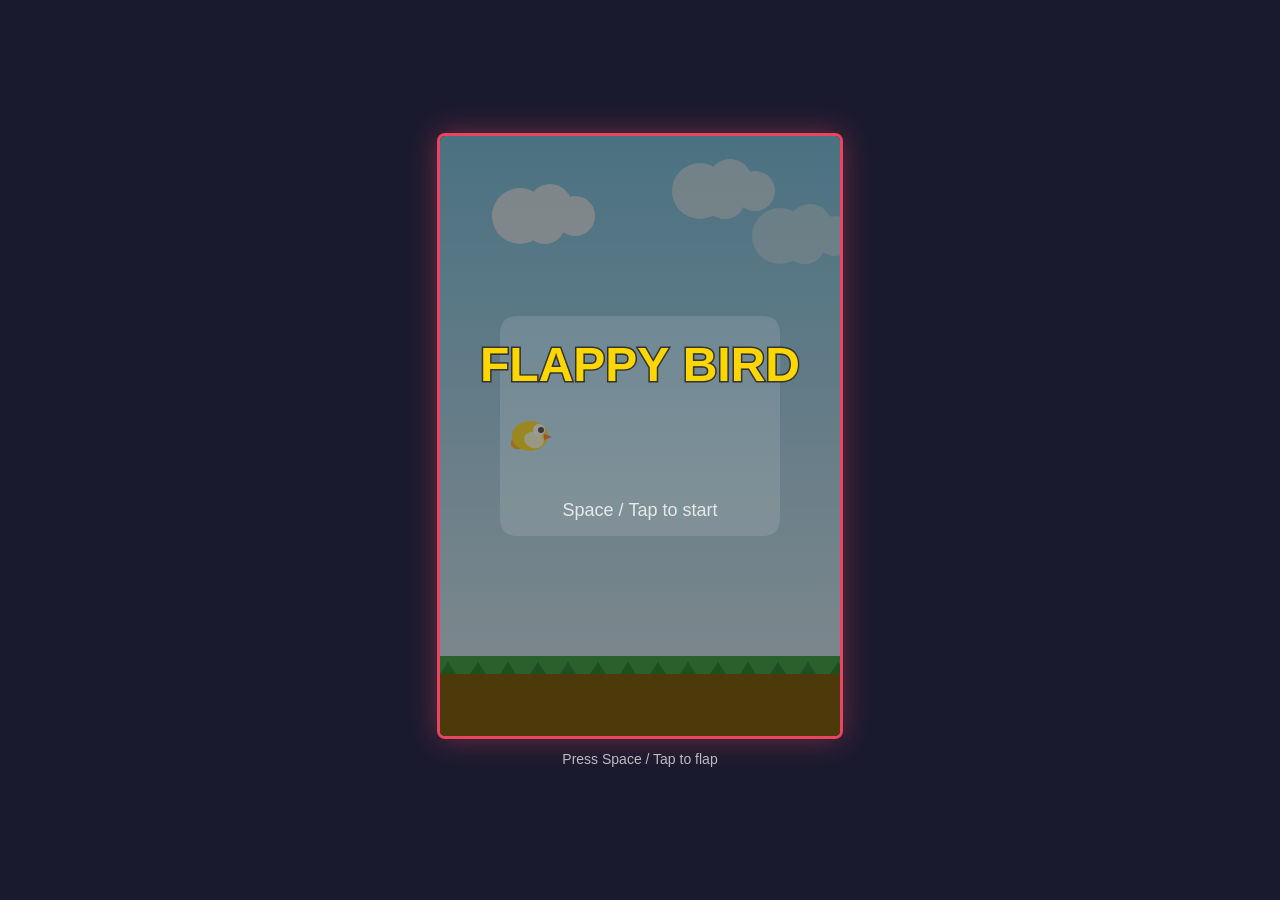
==== index.html @ a153d3e6 "Add Flappy Bird game HTML5 Canvas Flappy Bird with physics, scrolling pipes, score tracking, high sc" ====
<!DOCTYPE html>
<html lang="en">
<head>
  <meta charset="UTF-8" />
  <meta name="viewport" content="width=device-width, initial-scale=1.0" />
  <title>Flappy Bird</title>
  <style>
    * { margin: 0; padding: 0; box-sizing: border-box; }
    body {
      background: #1a1a2e;
      display: flex;
      flex-direction: column;
      align-items: center;
      justify-content: center;
      height: 100vh;
      font-family: 'Arial', sans-serif;
    }
    canvas {
      border: 3px solid #e94560;
      border-radius: 8px;
      box-shadow: 0 0 30px rgba(233, 69, 96, 0.4);
    }
    #ui {
      color: #fff;
      text-align: center;
      margin-top: 12px;
      font-size: 14px;
      opacity: 0.7;
    }
  </style>
</head>
<body>
  <canvas id="gameCanvas" width="400" height="600"></canvas>
  <div id="ui">Press Space / Tap to flap</div>
  <script src="game.js"></script>
</body>
</html>
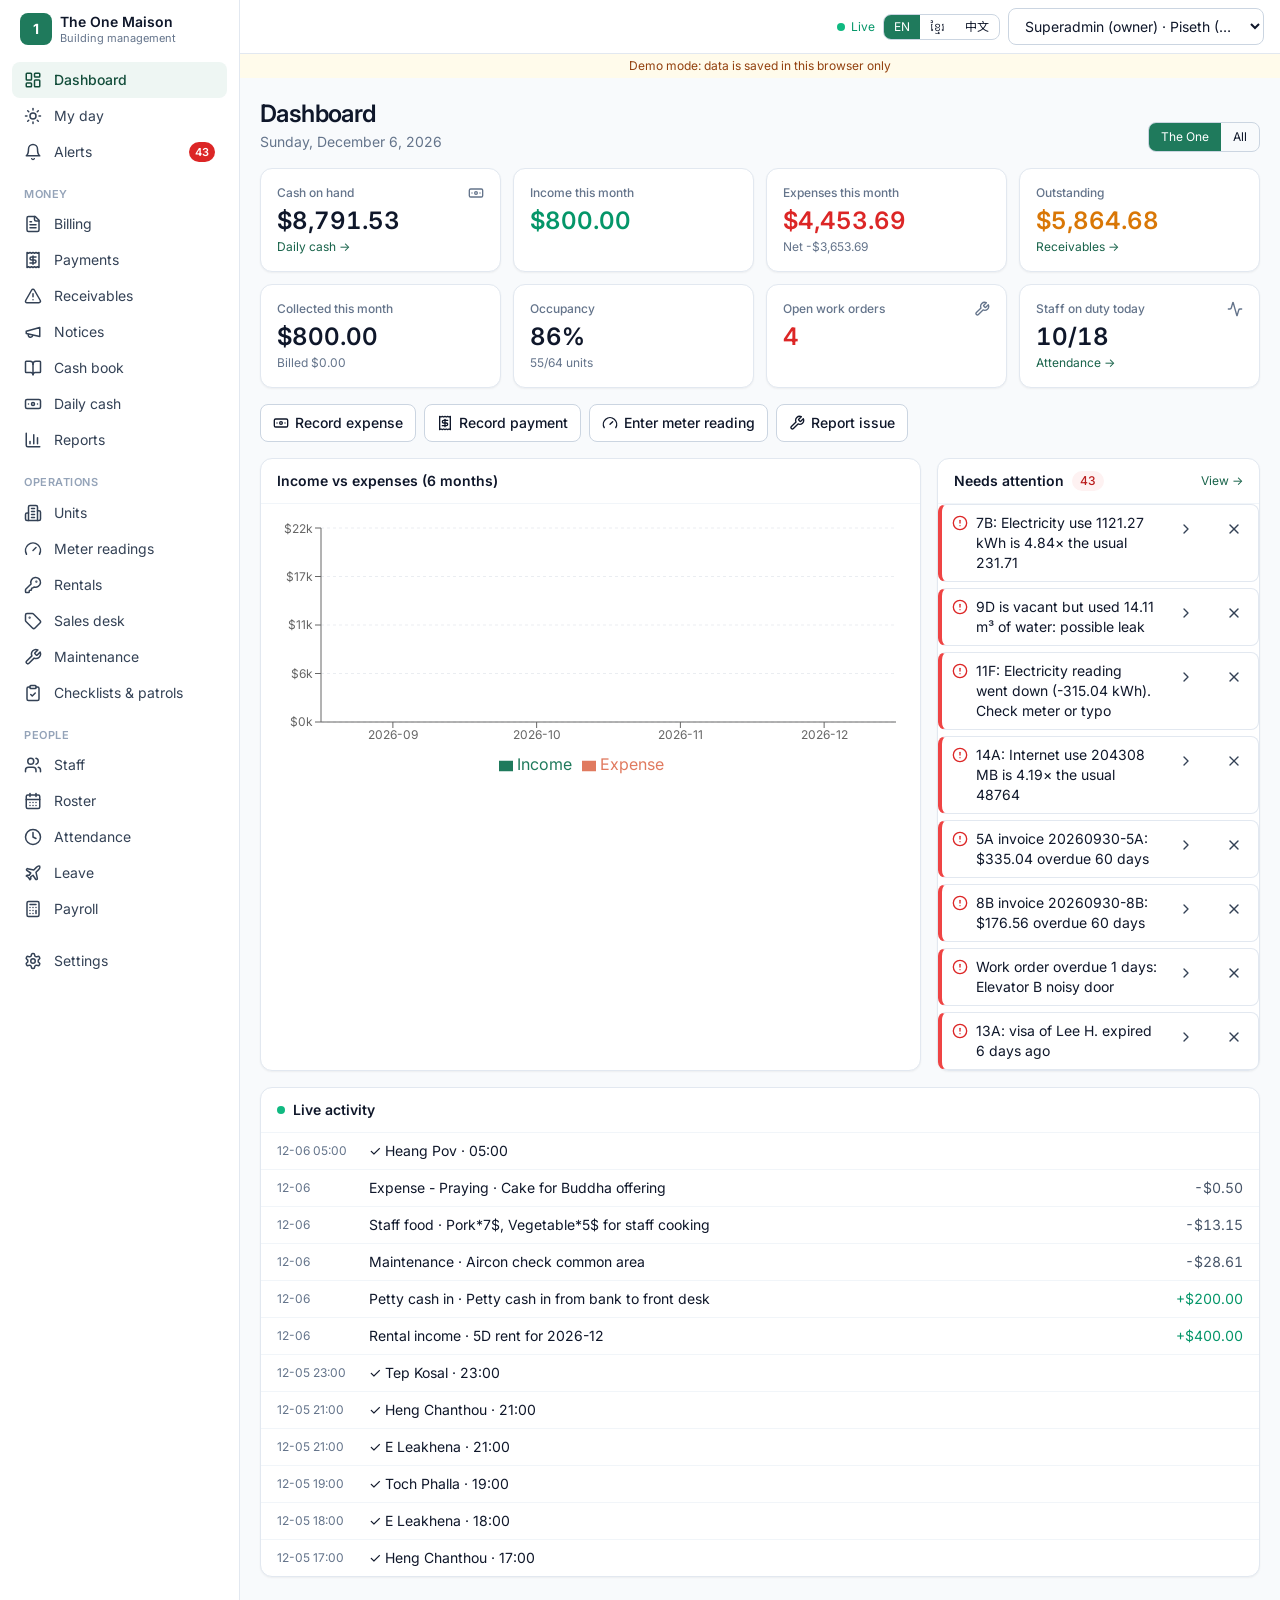
==== commit 27e5336c: "Publish the building app demo (sample data) as a GitHub Pages site Single-file demo build of the THE" ====
--- a/index.html
+++ b/index.html
@@ -1,37 +1,508 @@
-<!DOCTYPE html>
+<!doctype html>
 <html lang="en">
-<head>
-  <meta charset="UTF-8" />
-  <meta name="viewport" content="width=device-width, initial-scale=1.0" />
-  <title>Flappy Bird</title>
-  <style>
-    * { margin: 0; padding: 0; box-sizing: border-box; }
-    body {
-      background: #1a1a2e;
-      display: flex;
-      flex-direction: column;
-      align-items: center;
-      justify-content: center;
-      height: 100vh;
-      font-family: 'Arial', sans-serif;
-    }
-    canvas {
-      border: 3px solid #e94560;
-      border-radius: 8px;
-      box-shadow: 0 0 30px rgba(233, 69, 96, 0.4);
-    }
-    #ui {
-      color: #fff;
-      text-align: center;
-      margin-top: 12px;
-      font-size: 14px;
-      opacity: 0.7;
-    }
-  </style>
-</head>
-<body>
-  <canvas id="gameCanvas" width="400" height="600"></canvas>
-  <div id="ui">Press Space / Tap to flap</div>
-  <script src="game.js"></script>
-</body>
+  <head>
+    <meta charset="UTF-8" />
+    <meta name="viewport" content="width=device-width, initial-scale=1.0, viewport-fit=cover" />
+    <meta name="theme-color" content="#1f7a5c" />
+    <title>The One Maison</title>
+    <link rel="preconnect" href="https://fonts.googleapis.com" />
+    <link href="https://fonts.googleapis.com/css2?family=Inter:wght@400;500;600;700&family=Kantumruy+Pro:wght@400;500;600;700&family=Noto+Sans+SC:wght@400;500;600;700&display=swap" rel="stylesheet" />
+    <link rel="manifest" href="./manifest.webmanifest" />
+    <link rel="icon" href="data:image/svg+xml,%3Csvg xmlns=%27http://www.w3.org/2000/svg%27 viewBox=%270 0 32 32%27%3E%3Crect width=%2732%27 height=%2732%27 rx=%277%27 fill=%27%231f7a5c%27/%3E%3Ctext x=%2716%27 y=%2723%27 font-size=%2720%27 font-family=%27sans-serif%27 font-weight=%27700%27 fill=%27white%27 text-anchor=%27middle%27%3E1%3C/text%3E%3C/svg%3E" />
+    <script type="module" crossorigin>var V$=Object.defineProperty;var K$=(e,t,n)=>t in e?V$(e,t,{enumerable:!0,configurable:!0,writable:!0,value:n}):e[t]=n;var uo=(e,t,n)=>K$(e,typeof t!="symbol"?t+"":t,n);function G$(e,t){for(var n=0;n<t.length;n++){const r=t[n];if(typeof r!="string"&&!Array.isArray(r)){for(const a in r)if(a!=="default"&&!(a in e)){const s=Object.getOwnPropertyDescriptor(r,a);s&&Object.defineProperty(e,a,s.get?s:{enumerable:!0,get:()=>r[a]})}}}return Object.freeze(Object.defineProperty(e,Symbol.toStringTag,{value:"Module"}))}(function(){const t=document.createElement("link").relList;if(t&&t.supports&&t.supports("modulepreload"))return;for(const a of document.querySelectorAll('link[rel="modulepreload"]'))r(a);new MutationObserver(a=>{for(const s of a)if(s.type==="childList")for(const o of s.addedNodes)o.tagName==="LINK"&&o.rel==="modulepreload"&&r(o)}).observe(document,{childList:!0,subtree:!0});function n(a){const s={};return a.integrity&&(s.integrity=a.integrity),a.referrerPolicy&&(s.referrerPolicy=a.referrerPolicy),a.crossOrigin==="use-credentials"?s.credentials="include":a.crossOrigin==="anonymous"?s.credentials="omit":s.credentials="same-origin",s}function r(a){if(a.ep)return;a.ep=!0;const s=n(a);fetch(a.href,s)}})();var _c=typeof globalThis<"u"?globalThis:typeof window<"u"?window:typeof global<"u"?global:typeof self<"u"?self:{};function ot(e){return e&&e.__esModule&&Object.prototype.hasOwnProperty.call(e,"default")?e.default:e}var ij={exports:{}},nf={},sj={exports:{}},Re={};/**
+ * @license React
+ * react.production.min.js
+ *
+ * Copyright (c) Facebook, Inc. and its affiliates.
+ *
+ * This source code is licensed under the MIT license found in the
+ * LICENSE file in the root directory of this source tree.
+ */var tc=Symbol.for("react.element"),Y$=Symbol.for("react.portal"),X$=Symbol.for("react.fragment"),Q$=Symbol.for("react.strict_mode"),Z$=Symbol.for("react.profiler"),J$=Symbol.for("react.provider"),eC=Symbol.for("react.context"),tC=Symbol.for("react.forward_ref"),nC=Symbol.for("react.suspense"),rC=Symbol.for("react.memo"),aC=Symbol.for("react.lazy"),jx=Symbol.iterator;function iC(e){return e===null||typeof e!="object"?null:(e=jx&&e[jx]||e["@@iterator"],typeof e=="function"?e:null)}var oj={isMounted:function(){return!1},enqueueForceUpdate:function(){},enqueueReplaceState:function(){},enqueueSetState:function(){}},lj=Object.assign,cj={};function Ws(e,t,n){this.props=e,this.context=t,this.refs=cj,this.updater=n||oj}Ws.prototype.isReactComponent={};Ws.prototype.setState=function(e,t){if(typeof e!="object"&&typeof e!="function"&&e!=null)throw Error("setState(...): takes an object of state variables to update or a function which returns an object of state variables.");this.updater.enqueueSetState(this,e,t,"setState")};Ws.prototype.forceUpdate=function(e){this.updater.enqueueForceUpdate(this,e,"forceUpdate")};function uj(){}uj.prototype=Ws.prototype;function av(e,t,n){this.props=e,this.context=t,this.refs=cj,this.updater=n||oj}var iv=av.prototype=new uj;iv.constructor=av;lj(iv,Ws.prototype);iv.isPureReactComponent=!0;var kx=Array.isArray,dj=Object.prototype.hasOwnProperty,sv={current:null},fj={key:!0,ref:!0,__self:!0,__source:!0};function mj(e,t,n){var r,a={},s=null,o=null;if(t!=null)for(r in t.ref!==void 0&&(o=t.ref),t.key!==void 0&&(s=""+t.key),t)dj.call(t,r)&&!fj.hasOwnProperty(r)&&(a[r]=t[r]);var l=arguments.length-2;if(l===1)a.children=n;else if(1<l){for(var c=Array(l),u=0;u<l;u++)c[u]=arguments[u+2];a.children=c}if(e&&e.defaultProps)for(r in l=e.defaultProps,l)a[r]===void 0&&(a[r]=l[r]);return{$$typeof:tc,type:e,key:s,ref:o,props:a,_owner:sv.current}}function sC(e,t){return{$$typeof:tc,type:e.type,key:t,ref:e.ref,props:e.props,_owner:e._owner}}function ov(e){return typeof e=="object"&&e!==null&&e.$$typeof===tc}function oC(e){var t={"=":"=0",":":"=2"};return"$"+e.replace(/[=:]/g,function(n){return t[n]})}var Nx=/\/+/g;function gm(e,t){return typeof e=="object"&&e!==null&&e.key!=null?oC(""+e.key):t.toString(36)}function ru(e,t,n,r,a){var s=typeof e;(s==="undefined"||s==="boolean")&&(e=null);var o=!1;if(e===null)o=!0;else switch(s){case"string":case"number":o=!0;break;case"object":switch(e.$$typeof){case tc:case Y$:o=!0}}if(o)return o=e,a=a(o),e=r===""?"."+gm(o,0):r,kx(a)?(n="",e!=null&&(n=e.replace(Nx,"$&/")+"/"),ru(a,t,n,"",function(u){return u})):a!=null&&(ov(a)&&(a=sC(a,n+(!a.key||o&&o.key===a.key?"":(""+a.key).replace(Nx,"$&/")+"/")+e)),t.push(a)),1;if(o=0,r=r===""?".":r+":",kx(e))for(var l=0;l<e.length;l++){s=e[l];var c=r+gm(s,l);o+=ru(s,t,n,c,a)}else if(c=iC(e),typeof c=="function")for(e=c.call(e),l=0;!(s=e.next()).done;)s=s.value,c=r+gm(s,l++),o+=ru(s,t,n,c,a);else if(s==="object")throw t=String(e),Error("Objects are not valid as a React child (found: "+(t==="[object Object]"?"object with keys {"+Object.keys(e).join(", ")+"}":t)+"). If you meant to render a collection of children, use an array instead.");return o}function wc(e,t,n){if(e==null)return e;var r=[],a=0;return ru(e,r,"","",function(s){return t.call(n,s,a++)}),r}function lC(e){if(e._status===-1){var t=e._result;t=t(),t.then(function(n){(e._status===0||e._status===-1)&&(e._status=1,e._result=n)},function(n){(e._status===0||e._status===-1)&&(e._status=2,e._result=n)}),e._status===-1&&(e._status=0,e._result=t)}if(e._status===1)return e._result.default;throw e._result}var hn={current:null},au={transition:null},cC={ReactCurrentDispatcher:hn,ReactCurrentBatchConfig:au,ReactCurrentOwner:sv};function pj(){throw Error("act(...) is not supported in production builds of React.")}Re.Children={map:wc,forEach:function(e,t,n){wc(e,function(){t.apply(this,arguments)},n)},count:function(e){var t=0;return wc(e,function(){t++}),t},toArray:function(e){return wc(e,function(t){return t})||[]},only:function(e){if(!ov(e))throw Error("React.Children.only expected to receive a single React element child.");return e}};Re.Component=Ws;Re.Fragment=X$;Re.Profiler=Z$;Re.PureComponent=av;Re.StrictMode=Q$;Re.Suspense=nC;Re.__SECRET_INTERNALS_DO_NOT_USE_OR_YOU_WILL_BE_FIRED=cC;Re.act=pj;Re.cloneElement=function(e,t,n){if(e==null)throw Error("React.cloneElement(...): The argument must be a React element, but you passed "+e+".");var r=lj({},e.props),a=e.key,s=e.ref,o=e._owner;if(t!=null){if(t.ref!==void 0&&(s=t.ref,o=sv.current),t.key!==void 0&&(a=""+t.key),e.type&&e.type.defaultProps)var l=e.type.defaultProps;for(c in t)dj.call(t,c)&&!fj.hasOwnProperty(c)&&(r[c]=t[c]===void 0&&l!==void 0?l[c]:t[c])}var c=arguments.length-2;if(c===1)r.children=n;else if(1<c){l=Array(c);for(var u=0;u<c;u++)l[u]=arguments[u+2];r.children=l}return{$$typeof:tc,type:e.type,key:a,ref:s,props:r,_owner:o}};Re.createContext=function(e){return e={$$typeof:eC,_currentValue:e,_currentValue2:e,_threadCount:0,Provider:null,Consumer:null,_defaultValue:null,_globalName:null},e.Provider={$$typeof:J$,_context:e},e.Consumer=e};Re.createElement=mj;Re.createFactory=function(e){var t=mj.bind(null,e);return t.type=e,t};Re.createRef=function(){return{current:null}};Re.forwardRef=function(e){return{$$typeof:tC,render:e}};Re.isValidElement=ov;Re.lazy=function(e){return{$$typeof:aC,_payload:{_status:-1,_result:e},_init:lC}};Re.memo=function(e,t){return{$$typeof:rC,type:e,compare:t===void 0?null:t}};Re.startTransition=function(e){var t=au.transition;au.transition={};try{e()}finally{au.transition=t}};Re.unstable_act=pj;Re.useCallback=function(e,t){return hn.current.useCallback(e,t)};Re.useContext=function(e){return hn.current.useContext(e)};Re.useDebugValue=function(){};Re.useDeferredValue=function(e){return hn.current.useDeferredValue(e)};Re.useEffect=function(e,t){return hn.current.useEffect(e,t)};Re.useId=function(){return hn.current.useId()};Re.useImperativeHandle=function(e,t,n){return hn.current.useImperativeHandle(e,t,n)};Re.useInsertionEffect=function(e,t){return hn.current.useInsertionEffect(e,t)};Re.useLayoutEffect=function(e,t){return hn.current.useLayoutEffect(e,t)};Re.useMemo=function(e,t){return hn.current.useMemo(e,t)};Re.useReducer=function(e,t,n){return hn.current.useReducer(e,t,n)};Re.useRef=function(e){return hn.current.useRef(e)};Re.useState=function(e){return hn.current.useState(e)};Re.useSyncExternalStore=function(e,t,n){return hn.current.useSyncExternalStore(e,t,n)};Re.useTransition=function(){return hn.current.useTransition()};Re.version="18.3.1";sj.exports=Re;var $=sj.exports;const U=ot($),uC=G$({__proto__:null,default:U},[$]);/**
+ * @license React
+ * react-jsx-runtime.production.min.js
+ *
+ * Copyright (c) Facebook, Inc. and its affiliates.
+ *
+ * This source code is licensed under the MIT license found in the
+ * LICENSE file in the root directory of this source tree.
+ */var dC=$,fC=Symbol.for("react.element"),mC=Symbol.for("react.fragment"),pC=Object.prototype.hasOwnProperty,hC=dC.__SECRET_INTERNALS_DO_NOT_USE_OR_YOU_WILL_BE_FIRED.ReactCurrentOwner,gC={key:!0,ref:!0,__self:!0,__source:!0};function hj(e,t,n){var r,a={},s=null,o=null;n!==void 0&&(s=""+n),t.key!==void 0&&(s=""+t.key),t.ref!==void 0&&(o=t.ref);for(r in t)pC.call(t,r)&&!gC.hasOwnProperty(r)&&(a[r]=t[r]);if(e&&e.defaultProps)for(r in t=e.defaultProps,t)a[r]===void 0&&(a[r]=t[r]);return{$$typeof:fC,type:e,key:s,ref:o,props:a,_owner:hC.current}}nf.Fragment=mC;nf.jsx=hj;nf.jsxs=hj;ij.exports=nf;var i=ij.exports,kp={},gj={exports:{}},Bn={},vj={exports:{}},yj={};/**
+ * @license React
+ * scheduler.production.min.js
+ *
+ * Copyright (c) Facebook, Inc. and its affiliates.
+ *
+ * This source code is licensed under the MIT license found in the
+ * LICENSE file in the root directory of this source tree.
+ */(function(e){function t(T,L){var I=T.length;T.push(L);e:for(;0<I;){var H=I-1>>>1,W=T[H];if(0<a(W,L))T[H]=L,T[I]=W,I=H;else break e}}function n(T){return T.length===0?null:T[0]}function r(T){if(T.length===0)return null;var L=T[0],I=T.pop();if(I!==L){T[0]=I;e:for(var H=0,W=T.length,Z=W>>>1;H<Z;){var ce=2*(H+1)-1,Pe=T[ce],X=ce+1,$e=T[X];if(0>a(Pe,I))X<W&&0>a($e,Pe)?(T[H]=$e,T[X]=I,H=X):(T[H]=Pe,T[ce]=I,H=ce);else if(X<W&&0>a($e,I))T[H]=$e,T[X]=I,H=X;else break e}}return L}function a(T,L){var I=T.sortIndex-L.sortIndex;return I!==0?I:T.id-L.id}if(typeof performance=="object"&&typeof performance.now=="function"){var s=performance;e.unstable_now=function(){return s.now()}}else{var o=Date,l=o.now();e.unstable_now=function(){return o.now()-l}}var c=[],u=[],d=1,f=null,m=3,h=!1,g=!1,y=!1,w=typeof setTimeout=="function"?setTimeout:null,j=typeof clearTimeout=="function"?clearTimeout:null,_=typeof setImmediate<"u"?setImmediate:null;typeof navigator<"u"&&navigator.scheduling!==void 0&&navigator.scheduling.isInputPending!==void 0&&navigator.scheduling.isInputPending.bind(navigator.scheduling);function p(T){for(var L=n(u);L!==null;){if(L.callback===null)r(u);else if(L.startTime<=T)r(u),L.sortIndex=L.expirationTime,t(c,L);else break;L=n(u)}}function k(T){if(y=!1,p(T),!g)if(n(c)!==null)g=!0,q(v);else{var L=n(u);L!==null&&B(k,L.startTime-T)}}function v(T,L){g=!1,y&&(y=!1,j(b),b=-1),h=!0;var I=m;try{for(p(L),f=n(c);f!==null&&(!(f.expirationTime>L)||T&&!P());){var H=f.callback;if(typeof H=="function"){f.callback=null,m=f.priorityLevel;var W=H(f.expirationTime<=L);L=e.unstable_now(),typeof W=="function"?f.callback=W:f===n(c)&&r(c),p(L)}else r(c);f=n(c)}if(f!==null)var Z=!0;else{var ce=n(u);ce!==null&&B(k,ce.startTime-L),Z=!1}return Z}finally{f=null,m=I,h=!1}}var x=!1,N=null,b=-1,S=5,C=-1;function P(){return!(e.unstable_now()-C<S)}function O(){if(N!==null){var T=e.unstable_now();C=T;var L=!0;try{L=N(!0,T)}finally{L?A():(x=!1,N=null)}}else x=!1}var A;if(typeof _=="function")A=function(){_(O)};else if(typeof MessageChannel<"u"){var E=new MessageChannel,z=E.port2;E.port1.onmessage=O,A=function(){z.postMessage(null)}}else A=function(){w(O,0)};function q(T){N=T,x||(x=!0,A())}function B(T,L){b=w(function(){T(e.unstable_now())},L)}e.unstable_IdlePriority=5,e.unstable_ImmediatePriority=1,e.unstable_LowPriority=4,e.unstable_NormalPriority=3,e.unstable_Profiling=null,e.unstable_UserBlockingPriority=2,e.unstable_cancelCallback=function(T){T.callback=null},e.unstable_continueExecution=function(){g||h||(g=!0,q(v))},e.unstable_forceFrameRate=function(T){0>T||125<T?console.error("forceFrameRate takes a positive int between 0 and 125, forcing frame rates higher than 125 fps is not supported"):S=0<T?Math.floor(1e3/T):5},e.unstable_getCurrentPriorityLevel=function(){return m},e.unstable_getFirstCallbackNode=function(){return n(c)},e.unstable_next=function(T){switch(m){case 1:case 2:case 3:var L=3;break;default:L=m}var I=m;m=L;try{return T()}finally{m=I}},e.unstable_pauseExecution=function(){},e.unstable_requestPaint=function(){},e.unstable_runWithPriority=function(T,L){switch(T){case 1:case 2:case 3:case 4:case 5:break;default:T=3}var I=m;m=T;try{return L()}finally{m=I}},e.unstable_scheduleCallback=function(T,L,I){var H=e.unstable_now();switch(typeof I=="object"&&I!==null?(I=I.delay,I=typeof I=="number"&&0<I?H+I:H):I=H,T){case 1:var W=-1;break;case 2:W=250;break;case 5:W=1073741823;break;case 4:W=1e4;break;default:W=5e3}return W=I+W,T={id:d++,callback:L,priorityLevel:T,startTime:I,expirationTime:W,sortIndex:-1},I>H?(T.sortIndex=I,t(u,T),n(c)===null&&T===n(u)&&(y?(j(b),b=-1):y=!0,B(k,I-H))):(T.sortIndex=W,t(c,T),g||h||(g=!0,q(v))),T},e.unstable_shouldYield=P,e.unstable_wrapCallback=function(T){var L=m;return function(){var I=m;m=L;try{return T.apply(this,arguments)}finally{m=I}}}})(yj);vj.exports=yj;var vC=vj.exports;/**
+ * @license React
+ * react-dom.production.min.js
+ *
+ * Copyright (c) Facebook, Inc. and its affiliates.
+ *
+ * This source code is licensed under the MIT license found in the
+ * LICENSE file in the root directory of this source tree.
+ */var yC=$,Ln=vC;function re(e){for(var t="https://reactjs.org/docs/error-decoder.html?invariant="+e,n=1;n<arguments.length;n++)t+="&args[]="+encodeURIComponent(arguments[n]);return"Minified React error #"+e+"; visit "+t+" for the full message or use the non-minified dev environment for full errors and additional helpful warnings."}var xj=new Set,el={};function wi(e,t){ds(e,t),ds(e+"Capture",t)}function ds(e,t){for(el[e]=t,e=0;e<t.length;e++)xj.add(t[e])}var Gr=!(typeof window>"u"||typeof window.document>"u"||typeof window.document.createElement>"u"),Np=Object.prototype.hasOwnProperty,xC=/^[:A-Z_a-z\u00C0-\u00D6\u00D8-\u00F6\u00F8-\u02FF\u0370-\u037D\u037F-\u1FFF\u200C-\u200D\u2070-\u218F\u2C00-\u2FEF\u3001-\uD7FF\uF900-\uFDCF\uFDF0-\uFFFD][:A-Z_a-z\u00C0-\u00D6\u00D8-\u00F6\u00F8-\u02FF\u0370-\u037D\u037F-\u1FFF\u200C-\u200D\u2070-\u218F\u2C00-\u2FEF\u3001-\uD7FF\uF900-\uFDCF\uFDF0-\uFFFD\-.0-9\u00B7\u0300-\u036F\u203F-\u2040]*$/,Sx={},Ox={};function bC(e){return Np.call(Ox,e)?!0:Np.call(Sx,e)?!1:xC.test(e)?Ox[e]=!0:(Sx[e]=!0,!1)}function _C(e,t,n,r){if(n!==null&&n.type===0)return!1;switch(typeof t){case"function":case"symbol":return!0;case"boolean":return r?!1:n!==null?!n.acceptsBooleans:(e=e.toLowerCase().slice(0,5),e!=="data-"&&e!=="aria-");default:return!1}}function wC(e,t,n,r){if(t===null||typeof t>"u"||_C(e,t,n,r))return!0;if(r)return!1;if(n!==null)switch(n.type){case 3:return!t;case 4:return t===!1;case 5:return isNaN(t);case 6:return isNaN(t)||1>t}return!1}function gn(e,t,n,r,a,s,o){this.acceptsBooleans=t===2||t===3||t===4,this.attributeName=r,this.attributeNamespace=a,this.mustUseProperty=n,this.propertyName=e,this.type=t,this.sanitizeURL=s,this.removeEmptyString=o}var Qt={};"children dangerouslySetInnerHTML defaultValue defaultChecked innerHTML suppressContentEditableWarning suppressHydrationWarning style".split(" ").forEach(function(e){Qt[e]=new gn(e,0,!1,e,null,!1,!1)});[["acceptCharset","accept-charset"],["className","class"],["htmlFor","for"],["httpEquiv","http-equiv"]].forEach(function(e){var t=e[0];Qt[t]=new gn(t,1,!1,e[1],null,!1,!1)});["contentEditable","draggable","spellCheck","value"].forEach(function(e){Qt[e]=new gn(e,2,!1,e.toLowerCase(),null,!1,!1)});["autoReverse","externalResourcesRequired","focusable","preserveAlpha"].forEach(function(e){Qt[e]=new gn(e,2,!1,e,null,!1,!1)});"allowFullScreen async autoFocus autoPlay controls default defer disabled disablePictureInPicture disableRemotePlayback formNoValidate hidden loop noModule noValidate open playsInline readOnly required reversed scoped seamless itemScope".split(" ").forEach(function(e){Qt[e]=new gn(e,3,!1,e.toLowerCase(),null,!1,!1)});["checked","multiple","muted","selected"].forEach(function(e){Qt[e]=new gn(e,3,!0,e,null,!1,!1)});["capture","download"].forEach(function(e){Qt[e]=new gn(e,4,!1,e,null,!1,!1)});["cols","rows","size","span"].forEach(function(e){Qt[e]=new gn(e,6,!1,e,null,!1,!1)});["rowSpan","start"].forEach(function(e){Qt[e]=new gn(e,5,!1,e.toLowerCase(),null,!1,!1)});var lv=/[\-:]([a-z])/g;function cv(e){return e[1].toUpperCase()}"accent-height alignment-baseline arabic-form baseline-shift cap-height clip-path clip-rule color-interpolation color-interpolation-filters color-profile color-rendering dominant-baseline enable-background fill-opacity fill-rule flood-color flood-opacity font-family font-size font-size-adjust font-stretch font-style font-variant font-weight glyph-name glyph-orientation-horizontal glyph-orientation-vertical horiz-adv-x horiz-origin-x image-rendering letter-spacing lighting-color marker-end marker-mid marker-start overline-position overline-thickness paint-order panose-1 pointer-events rendering-intent shape-rendering stop-color stop-opacity strikethrough-position strikethrough-thickness stroke-dasharray stroke-dashoffset stroke-linecap stroke-linejoin stroke-miterlimit stroke-opacity stroke-width text-anchor text-decoration text-rendering underline-position underline-thickness unicode-bidi unicode-range units-per-em v-alphabetic v-hanging v-ideographic v-mathematical vector-effect vert-adv-y vert-origin-x vert-origin-y word-spacing writing-mode xmlns:xlink x-height".split(" ").forEach(function(e){var t=e.replace(lv,cv);Qt[t]=new gn(t,1,!1,e,null,!1,!1)});"xlink:actuate xlink:arcrole xlink:role xlink:show xlink:title xlink:type".split(" ").forEach(function(e){var t=e.replace(lv,cv);Qt[t]=new gn(t,1,!1,e,"http://www.w3.org/1999/xlink",!1,!1)});["xml:base","xml:lang","xml:space"].forEach(function(e){var t=e.replace(lv,cv);Qt[t]=new gn(t,1,!1,e,"http://www.w3.org/XML/1998/namespace",!1,!1)});["tabIndex","crossOrigin"].forEach(function(e){Qt[e]=new gn(e,1,!1,e.toLowerCase(),null,!1,!1)});Qt.xlinkHref=new gn("xlinkHref",1,!1,"xlink:href","http://www.w3.org/1999/xlink",!0,!1);["src","href","action","formAction"].forEach(function(e){Qt[e]=new gn(e,1,!1,e.toLowerCase(),null,!0,!0)});function uv(e,t,n,r){var a=Qt.hasOwnProperty(t)?Qt[t]:null;(a!==null?a.type!==0:r||!(2<t.length)||t[0]!=="o"&&t[0]!=="O"||t[1]!=="n"&&t[1]!=="N")&&(wC(t,n,a,r)&&(n=null),r||a===null?bC(t)&&(n===null?e.removeAttribute(t):e.setAttribute(t,""+n)):a.mustUseProperty?e[a.propertyName]=n===null?a.type===3?!1:"":n:(t=a.attributeName,r=a.attributeNamespace,n===null?e.removeAttribute(t):(a=a.type,n=a===3||a===4&&n===!0?"":""+n,r?e.setAttributeNS(r,t,n):e.setAttribute(t,n))))}var aa=yC.__SECRET_INTERNALS_DO_NOT_USE_OR_YOU_WILL_BE_FIRED,jc=Symbol.for("react.element"),Bi=Symbol.for("react.portal"),zi=Symbol.for("react.fragment"),dv=Symbol.for("react.strict_mode"),Sp=Symbol.for("react.profiler"),bj=Symbol.for("react.provider"),_j=Symbol.for("react.context"),fv=Symbol.for("react.forward_ref"),Op=Symbol.for("react.suspense"),$p=Symbol.for("react.suspense_list"),mv=Symbol.for("react.memo"),fa=Symbol.for("react.lazy"),wj=Symbol.for("react.offscreen"),$x=Symbol.iterator;function fo(e){return e===null||typeof e!="object"?null:(e=$x&&e[$x]||e["@@iterator"],typeof e=="function"?e:null)}var _t=Object.assign,vm;function Ao(e){if(vm===void 0)try{throw Error()}catch(n){var t=n.stack.trim().match(/\n( *(at )?)/);vm=t&&t[1]||""}return`
+`+vm+e}var ym=!1;function xm(e,t){if(!e||ym)return"";ym=!0;var n=Error.prepareStackTrace;Error.prepareStackTrace=void 0;try{if(t)if(t=function(){throw Error()},Object.defineProperty(t.prototype,"props",{set:function(){throw Error()}}),typeof Reflect=="object"&&Reflect.construct){try{Reflect.construct(t,[])}catch(u){var r=u}Reflect.construct(e,[],t)}else{try{t.call()}catch(u){r=u}e.call(t.prototype)}else{try{throw Error()}catch(u){r=u}e()}}catch(u){if(u&&r&&typeof u.stack=="string"){for(var a=u.stack.split(`
+`),s=r.stack.split(`
+`),o=a.length-1,l=s.length-1;1<=o&&0<=l&&a[o]!==s[l];)l--;for(;1<=o&&0<=l;o--,l--)if(a[o]!==s[l]){if(o!==1||l!==1)do if(o--,l--,0>l||a[o]!==s[l]){var c=`
+`+a[o].replace(" at new "," at ");return e.displayName&&c.includes("<anonymous>")&&(c=c.replace("<anonymous>",e.displayName)),c}while(1<=o&&0<=l);break}}}finally{ym=!1,Error.prepareStackTrace=n}return(e=e?e.displayName||e.name:"")?Ao(e):""}function jC(e){switch(e.tag){case 5:return Ao(e.type);case 16:return Ao("Lazy");case 13:return Ao("Suspense");case 19:return Ao("SuspenseList");case 0:case 2:case 15:return e=xm(e.type,!1),e;case 11:return e=xm(e.type.render,!1),e;case 1:return e=xm(e.type,!0),e;default:return""}}function Cp(e){if(e==null)return null;if(typeof e=="function")return e.displayName||e.name||null;if(typeof e=="string")return e;switch(e){case zi:return"Fragment";case Bi:return"Portal";case Sp:return"Profiler";case dv:return"StrictMode";case Op:return"Suspense";case $p:return"SuspenseList"}if(typeof e=="object")switch(e.$$typeof){case _j:return(e.displayName||"Context")+".Consumer";case bj:return(e._context.displayName||"Context")+".Provider";case fv:var t=e.render;return e=e.displayName,e||(e=t.displayName||t.name||"",e=e!==""?"ForwardRef("+e+")":"ForwardRef"),e;case mv:return t=e.displayName||null,t!==null?t:Cp(e.type)||"Memo";case fa:t=e._payload,e=e._init;try{return Cp(e(t))}catch{}}return null}function kC(e){var t=e.type;switch(e.tag){case 24:return"Cache";case 9:return(t.displayName||"Context")+".Consumer";case 10:return(t._context.displayName||"Context")+".Provider";case 18:return"DehydratedFragment";case 11:return e=t.render,e=e.displayName||e.name||"",t.displayName||(e!==""?"ForwardRef("+e+")":"ForwardRef");case 7:return"Fragment";case 5:return t;case 4:return"Portal";case 3:return"Root";case 6:return"Text";case 16:return Cp(t);case 8:return t===dv?"StrictMode":"Mode";case 22:return"Offscreen";case 12:return"Profiler";case 21:return"Scope";case 13:return"Suspense";case 19:return"SuspenseList";case 25:return"TracingMarker";case 1:case 0:case 17:case 2:case 14:case 15:if(typeof t=="function")return t.displayName||t.name||null;if(typeof t=="string")return t}return null}function Ia(e){switch(typeof e){case"boolean":case"number":case"string":case"undefined":return e;case"object":return e;default:return""}}function jj(e){var t=e.type;return(e=e.nodeName)&&e.toLowerCase()==="input"&&(t==="checkbox"||t==="radio")}function NC(e){var t=jj(e)?"checked":"value",n=Object.getOwnPropertyDescriptor(e.constructor.prototype,t),r=""+e[t];if(!e.hasOwnProperty(t)&&typeof n<"u"&&typeof n.get=="function"&&typeof n.set=="function"){var a=n.get,s=n.set;return Object.defineProperty(e,t,{configurable:!0,get:function(){return a.call(this)},set:function(o){r=""+o,s.call(this,o)}}),Object.defineProperty(e,t,{enumerable:n.enumerable}),{getValue:function(){return r},setValue:function(o){r=""+o},stopTracking:function(){e._valueTracker=null,delete e[t]}}}}function kc(e){e._valueTracker||(e._valueTracker=NC(e))}function kj(e){if(!e)return!1;var t=e._valueTracker;if(!t)return!0;var n=t.getValue(),r="";return e&&(r=jj(e)?e.checked?"true":"false":e.value),e=r,e!==n?(t.setValue(e),!0):!1}function xu(e){if(e=e||(typeof document<"u"?document:void 0),typeof e>"u")return null;try{return e.activeElement||e.body}catch{return e.body}}function Pp(e,t){var n=t.checked;return _t({},t,{defaultChecked:void 0,defaultValue:void 0,value:void 0,checked:n??e._wrapperState.initialChecked})}function Cx(e,t){var n=t.defaultValue==null?"":t.defaultValue,r=t.checked!=null?t.checked:t.defaultChecked;n=Ia(t.value!=null?t.value:n),e._wrapperState={initialChecked:r,initialValue:n,controlled:t.type==="checkbox"||t.type==="radio"?t.checked!=null:t.value!=null}}function Nj(e,t){t=t.checked,t!=null&&uv(e,"checked",t,!1)}function Ap(e,t){Nj(e,t);var n=Ia(t.value),r=t.type;if(n!=null)r==="number"?(n===0&&e.value===""||e.value!=n)&&(e.value=""+n):e.value!==""+n&&(e.value=""+n);else if(r==="submit"||r==="reset"){e.removeAttribute("value");return}t.hasOwnProperty("value")?Ep(e,t.type,n):t.hasOwnProperty("defaultValue")&&Ep(e,t.type,Ia(t.defaultValue)),t.checked==null&&t.defaultChecked!=null&&(e.defaultChecked=!!t.defaultChecked)}function Px(e,t,n){if(t.hasOwnProperty("value")||t.hasOwnProperty("defaultValue")){var r=t.type;if(!(r!=="submit"&&r!=="reset"||t.value!==void 0&&t.value!==null))return;t=""+e._wrapperState.initialValue,n||t===e.value||(e.value=t),e.defaultValue=t}n=e.name,n!==""&&(e.name=""),e.defaultChecked=!!e._wrapperState.initialChecked,n!==""&&(e.name=n)}function Ep(e,t,n){(t!=="number"||xu(e.ownerDocument)!==e)&&(n==null?e.defaultValue=""+e._wrapperState.initialValue:e.defaultValue!==""+n&&(e.defaultValue=""+n))}var Eo=Array.isArray;function ns(e,t,n,r){if(e=e.options,t){t={};for(var a=0;a<n.length;a++)t["$"+n[a]]=!0;for(n=0;n<e.length;n++)a=t.hasOwnProperty("$"+e[n].value),e[n].selected!==a&&(e[n].selected=a),a&&r&&(e[n].defaultSelected=!0)}else{for(n=""+Ia(n),t=null,a=0;a<e.length;a++){if(e[a].value===n){e[a].selected=!0,r&&(e[a].defaultSelected=!0);return}t!==null||e[a].disabled||(t=e[a])}t!==null&&(t.selected=!0)}}function Tp(e,t){if(t.dangerouslySetInnerHTML!=null)throw Error(re(91));return _t({},t,{value:void 0,defaultValue:void 0,children:""+e._wrapperState.initialValue})}function Ax(e,t){var n=t.value;if(n==null){if(n=t.children,t=t.defaultValue,n!=null){if(t!=null)throw Error(re(92));if(Eo(n)){if(1<n.length)throw Error(re(93));n=n[0]}t=n}t==null&&(t=""),n=t}e._wrapperState={initialValue:Ia(n)}}function Sj(e,t){var n=Ia(t.value),r=Ia(t.defaultValue);n!=null&&(n=""+n,n!==e.value&&(e.value=n),t.defaultValue==null&&e.defaultValue!==n&&(e.defaultValue=n)),r!=null&&(e.defaultValue=""+r)}function Ex(e){var t=e.textContent;t===e._wrapperState.initialValue&&t!==""&&t!==null&&(e.value=t)}function Oj(e){switch(e){case"svg":return"http://www.w3.org/2000/svg";case"math":return"http://www.w3.org/1998/Math/MathML";default:return"http://www.w3.org/1999/xhtml"}}function Mp(e,t){return e==null||e==="http://www.w3.org/1999/xhtml"?Oj(t):e==="http://www.w3.org/2000/svg"&&t==="foreignObject"?"http://www.w3.org/1999/xhtml":e}var Nc,$j=function(e){return typeof MSApp<"u"&&MSApp.execUnsafeLocalFunction?function(t,n,r,a){MSApp.execUnsafeLocalFunction(function(){return e(t,n,r,a)})}:e}(function(e,t){if(e.namespaceURI!=="http://www.w3.org/2000/svg"||"innerHTML"in e)e.innerHTML=t;else{for(Nc=Nc||document.createElement("div"),Nc.innerHTML="<svg>"+t.valueOf().toString()+"</svg>",t=Nc.firstChild;e.firstChild;)e.removeChild(e.firstChild);for(;t.firstChild;)e.appendChild(t.firstChild)}});function tl(e,t){if(t){var n=e.firstChild;if(n&&n===e.lastChild&&n.nodeType===3){n.nodeValue=t;return}}e.textContent=t}var Do={animationIterationCount:!0,aspectRatio:!0,borderImageOutset:!0,borderImageSlice:!0,borderImageWidth:!0,boxFlex:!0,boxFlexGroup:!0,boxOrdinalGroup:!0,columnCount:!0,columns:!0,flex:!0,flexGrow:!0,flexPositive:!0,flexShrink:!0,flexNegative:!0,flexOrder:!0,gridArea:!0,gridRow:!0,gridRowEnd:!0,gridRowSpan:!0,gridRowStart:!0,gridColumn:!0,gridColumnEnd:!0,gridColumnSpan:!0,gridColumnStart:!0,fontWeight:!0,lineClamp:!0,lineHeight:!0,opacity:!0,order:!0,orphans:!0,tabSize:!0,widows:!0,zIndex:!0,zoom:!0,fillOpacity:!0,floodOpacity:!0,stopOpacity:!0,strokeDasharray:!0,strokeDashoffset:!0,strokeMiterlimit:!0,strokeOpacity:!0,strokeWidth:!0},SC=["Webkit","ms","Moz","O"];Object.keys(Do).forEach(function(e){SC.forEach(function(t){t=t+e.charAt(0).toUpperCase()+e.substring(1),Do[t]=Do[e]})});function Cj(e,t,n){return t==null||typeof t=="boolean"||t===""?"":n||typeof t!="number"||t===0||Do.hasOwnProperty(e)&&Do[e]?(""+t).trim():t+"px"}function Pj(e,t){e=e.style;for(var n in t)if(t.hasOwnProperty(n)){var r=n.indexOf("--")===0,a=Cj(n,t[n],r);n==="float"&&(n="cssFloat"),r?e.setProperty(n,a):e[n]=a}}var OC=_t({menuitem:!0},{area:!0,base:!0,br:!0,col:!0,embed:!0,hr:!0,img:!0,input:!0,keygen:!0,link:!0,meta:!0,param:!0,source:!0,track:!0,wbr:!0});function Ip(e,t){if(t){if(OC[e]&&(t.children!=null||t.dangerouslySetInnerHTML!=null))throw Error(re(137,e));if(t.dangerouslySetInnerHTML!=null){if(t.children!=null)throw Error(re(60));if(typeof t.dangerouslySetInnerHTML!="object"||!("__html"in t.dangerouslySetInnerHTML))throw Error(re(61))}if(t.style!=null&&typeof t.style!="object")throw Error(re(62))}}function Dp(e,t){if(e.indexOf("-")===-1)return typeof t.is=="string";switch(e){case"annotation-xml":case"color-profile":case"font-face":case"font-face-src":case"font-face-uri":case"font-face-format":case"font-face-name":case"missing-glyph":return!1;default:return!0}}var Lp=null;function pv(e){return e=e.target||e.srcElement||window,e.correspondingUseElement&&(e=e.correspondingUseElement),e.nodeType===3?e.parentNode:e}var Rp=null,rs=null,as=null;function Tx(e){if(e=ac(e)){if(typeof Rp!="function")throw Error(re(280));var t=e.stateNode;t&&(t=lf(t),Rp(e.stateNode,e.type,t))}}function Aj(e){rs?as?as.push(e):as=[e]:rs=e}function Ej(){if(rs){var e=rs,t=as;if(as=rs=null,Tx(e),t)for(e=0;e<t.length;e++)Tx(t[e])}}function Tj(e,t){return e(t)}function Mj(){}var bm=!1;function Ij(e,t,n){if(bm)return e(t,n);bm=!0;try{return Tj(e,t,n)}finally{bm=!1,(rs!==null||as!==null)&&(Mj(),Ej())}}function nl(e,t){var n=e.stateNode;if(n===null)return null;var r=lf(n);if(r===null)return null;n=r[t];e:switch(t){case"onClick":case"onClickCapture":case"onDoubleClick":case"onDoubleClickCapture":case"onMouseDown":case"onMouseDownCapture":case"onMouseMove":case"onMouseMoveCapture":case"onMouseUp":case"onMouseUpCapture":case"onMouseEnter":(r=!r.disabled)||(e=e.type,r=!(e==="button"||e==="input"||e==="select"||e==="textarea")),e=!r;break e;default:e=!1}if(e)return null;if(n&&typeof n!="function")throw Error(re(231,t,typeof n));return n}var Bp=!1;if(Gr)try{var mo={};Object.defineProperty(mo,"passive",{get:function(){Bp=!0}}),window.addEventListener("test",mo,mo),window.removeEventListener("test",mo,mo)}catch{Bp=!1}function $C(e,t,n,r,a,s,o,l,c){var u=Array.prototype.slice.call(arguments,3);try{t.apply(n,u)}catch(d){this.onError(d)}}var Lo=!1,bu=null,_u=!1,zp=null,CC={onError:function(e){Lo=!0,bu=e}};function PC(e,t,n,r,a,s,o,l,c){Lo=!1,bu=null,$C.apply(CC,arguments)}function AC(e,t,n,r,a,s,o,l,c){if(PC.apply(this,arguments),Lo){if(Lo){var u=bu;Lo=!1,bu=null}else throw Error(re(198));_u||(_u=!0,zp=u)}}function ji(e){var t=e,n=e;if(e.alternate)for(;t.return;)t=t.return;else{e=t;do t=e,t.flags&4098&&(n=t.return),e=t.return;while(e)}return t.tag===3?n:null}function Dj(e){if(e.tag===13){var t=e.memoizedState;if(t===null&&(e=e.alternate,e!==null&&(t=e.memoizedState)),t!==null)return t.dehydrated}return null}function Mx(e){if(ji(e)!==e)throw Error(re(188))}function EC(e){var t=e.alternate;if(!t){if(t=ji(e),t===null)throw Error(re(188));return t!==e?null:e}for(var n=e,r=t;;){var a=n.return;if(a===null)break;var s=a.alternate;if(s===null){if(r=a.return,r!==null){n=r;continue}break}if(a.child===s.child){for(s=a.child;s;){if(s===n)return Mx(a),e;if(s===r)return Mx(a),t;s=s.sibling}throw Error(re(188))}if(n.return!==r.return)n=a,r=s;else{for(var o=!1,l=a.child;l;){if(l===n){o=!0,n=a,r=s;break}if(l===r){o=!0,r=a,n=s;break}l=l.sibling}if(!o){for(l=s.child;l;){if(l===n){o=!0,n=s,r=a;break}if(l===r){o=!0,r=s,n=a;break}l=l.sibling}if(!o)throw Error(re(189))}}if(n.alternate!==r)throw Error(re(190))}if(n.tag!==3)throw Error(re(188));return n.stateNode.current===n?e:t}function Lj(e){return e=EC(e),e!==null?Rj(e):null}function Rj(e){if(e.tag===5||e.tag===6)return e;for(e=e.child;e!==null;){var t=Rj(e);if(t!==null)return t;e=e.sibling}return null}var Bj=Ln.unstable_scheduleCallback,Ix=Ln.unstable_cancelCallback,TC=Ln.unstable_shouldYield,MC=Ln.unstable_requestPaint,Nt=Ln.unstable_now,IC=Ln.unstable_getCurrentPriorityLevel,hv=Ln.unstable_ImmediatePriority,zj=Ln.unstable_UserBlockingPriority,wu=Ln.unstable_NormalPriority,DC=Ln.unstable_LowPriority,Fj=Ln.unstable_IdlePriority,rf=null,Nr=null;function LC(e){if(Nr&&typeof Nr.onCommitFiberRoot=="function")try{Nr.onCommitFiberRoot(rf,e,void 0,(e.current.flags&128)===128)}catch{}}var mr=Math.clz32?Math.clz32:zC,RC=Math.log,BC=Math.LN2;function zC(e){return e>>>=0,e===0?32:31-(RC(e)/BC|0)|0}var Sc=64,Oc=4194304;function To(e){switch(e&-e){case 1:return 1;case 2:return 2;case 4:return 4;case 8:return 8;case 16:return 16;case 32:return 32;case 64:case 128:case 256:case 512:case 1024:case 2048:case 4096:case 8192:case 16384:case 32768:case 65536:case 131072:case 262144:case 524288:case 1048576:case 2097152:return e&4194240;case 4194304:case 8388608:case 16777216:case 33554432:case 67108864:return e&130023424;case 134217728:return 134217728;case 268435456:return 268435456;case 536870912:return 536870912;case 1073741824:return 1073741824;default:return e}}function ju(e,t){var n=e.pendingLanes;if(n===0)return 0;var r=0,a=e.suspendedLanes,s=e.pingedLanes,o=n&268435455;if(o!==0){var l=o&~a;l!==0?r=To(l):(s&=o,s!==0&&(r=To(s)))}else o=n&~a,o!==0?r=To(o):s!==0&&(r=To(s));if(r===0)return 0;if(t!==0&&t!==r&&!(t&a)&&(a=r&-r,s=t&-t,a>=s||a===16&&(s&4194240)!==0))return t;if(r&4&&(r|=n&16),t=e.entangledLanes,t!==0)for(e=e.entanglements,t&=r;0<t;)n=31-mr(t),a=1<<n,r|=e[n],t&=~a;return r}function FC(e,t){switch(e){case 1:case 2:case 4:return t+250;case 8:case 16:case 32:case 64:case 128:case 256:case 512:case 1024:case 2048:case 4096:case 8192:case 16384:case 32768:case 65536:case 131072:case 262144:case 524288:case 1048576:case 2097152:return t+5e3;case 4194304:case 8388608:case 16777216:case 33554432:case 67108864:return-1;case 134217728:case 268435456:case 536870912:case 1073741824:return-1;default:return-1}}function UC(e,t){for(var n=e.suspendedLanes,r=e.pingedLanes,a=e.expirationTimes,s=e.pendingLanes;0<s;){var o=31-mr(s),l=1<<o,c=a[o];c===-1?(!(l&n)||l&r)&&(a[o]=FC(l,t)):c<=t&&(e.expiredLanes|=l),s&=~l}}function Fp(e){return e=e.pendingLanes&-1073741825,e!==0?e:e&1073741824?1073741824:0}function Uj(){var e=Sc;return Sc<<=1,!(Sc&4194240)&&(Sc=64),e}function _m(e){for(var t=[],n=0;31>n;n++)t.push(e);return t}function nc(e,t,n){e.pendingLanes|=t,t!==536870912&&(e.suspendedLanes=0,e.pingedLanes=0),e=e.eventTimes,t=31-mr(t),e[t]=n}function WC(e,t){var n=e.pendingLanes&~t;e.pendingLanes=t,e.suspendedLanes=0,e.pingedLanes=0,e.expiredLanes&=t,e.mutableReadLanes&=t,e.entangledLanes&=t,t=e.entanglements;var r=e.eventTimes;for(e=e.expirationTimes;0<n;){var a=31-mr(n),s=1<<a;t[a]=0,r[a]=-1,e[a]=-1,n&=~s}}function gv(e,t){var n=e.entangledLanes|=t;for(e=e.entanglements;n;){var r=31-mr(n),a=1<<r;a&t|e[r]&t&&(e[r]|=t),n&=~a}}var tt=0;function Wj(e){return e&=-e,1<e?4<e?e&268435455?16:536870912:4:1}var Hj,vv,qj,Vj,Kj,Up=!1,$c=[],ka=null,Na=null,Sa=null,rl=new Map,al=new Map,ha=[],HC="mousedown mouseup touchcancel touchend touchstart auxclick dblclick pointercancel pointerdown pointerup dragend dragstart drop compositionend compositionstart keydown keypress keyup input textInput copy cut paste click change contextmenu reset submit".split(" ");function Dx(e,t){switch(e){case"focusin":case"focusout":ka=null;break;case"dragenter":case"dragleave":Na=null;break;case"mouseover":case"mouseout":Sa=null;break;case"pointerover":case"pointerout":rl.delete(t.pointerId);break;case"gotpointercapture":case"lostpointercapture":al.delete(t.pointerId)}}function po(e,t,n,r,a,s){return e===null||e.nativeEvent!==s?(e={blockedOn:t,domEventName:n,eventSystemFlags:r,nativeEvent:s,targetContainers:[a]},t!==null&&(t=ac(t),t!==null&&vv(t)),e):(e.eventSystemFlags|=r,t=e.targetContainers,a!==null&&t.indexOf(a)===-1&&t.push(a),e)}function qC(e,t,n,r,a){switch(t){case"focusin":return ka=po(ka,e,t,n,r,a),!0;case"dragenter":return Na=po(Na,e,t,n,r,a),!0;case"mouseover":return Sa=po(Sa,e,t,n,r,a),!0;case"pointerover":var s=a.pointerId;return rl.set(s,po(rl.get(s)||null,e,t,n,r,a)),!0;case"gotpointercapture":return s=a.pointerId,al.set(s,po(al.get(s)||null,e,t,n,r,a)),!0}return!1}function Gj(e){var t=ei(e.target);if(t!==null){var n=ji(t);if(n!==null){if(t=n.tag,t===13){if(t=Dj(n),t!==null){e.blockedOn=t,Kj(e.priority,function(){qj(n)});return}}else if(t===3&&n.stateNode.current.memoizedState.isDehydrated){e.blockedOn=n.tag===3?n.stateNode.containerInfo:null;return}}}e.blockedOn=null}function iu(e){if(e.blockedOn!==null)return!1;for(var t=e.targetContainers;0<t.length;){var n=Wp(e.domEventName,e.eventSystemFlags,t[0],e.nativeEvent);if(n===null){n=e.nativeEvent;var r=new n.constructor(n.type,n);Lp=r,n.target.dispatchEvent(r),Lp=null}else return t=ac(n),t!==null&&vv(t),e.blockedOn=n,!1;t.shift()}return!0}function Lx(e,t,n){iu(e)&&n.delete(t)}function VC(){Up=!1,ka!==null&&iu(ka)&&(ka=null),Na!==null&&iu(Na)&&(Na=null),Sa!==null&&iu(Sa)&&(Sa=null),rl.forEach(Lx),al.forEach(Lx)}function ho(e,t){e.blockedOn===t&&(e.blockedOn=null,Up||(Up=!0,Ln.unstable_scheduleCallback(Ln.unstable_NormalPriority,VC)))}function il(e){function t(a){return ho(a,e)}if(0<$c.length){ho($c[0],e);for(var n=1;n<$c.length;n++){var r=$c[n];r.blockedOn===e&&(r.blockedOn=null)}}for(ka!==null&&ho(ka,e),Na!==null&&ho(Na,e),Sa!==null&&ho(Sa,e),rl.forEach(t),al.forEach(t),n=0;n<ha.length;n++)r=ha[n],r.blockedOn===e&&(r.blockedOn=null);for(;0<ha.length&&(n=ha[0],n.blockedOn===null);)Gj(n),n.blockedOn===null&&ha.shift()}var is=aa.ReactCurrentBatchConfig,ku=!0;function KC(e,t,n,r){var a=tt,s=is.transition;is.transition=null;try{tt=1,yv(e,t,n,r)}finally{tt=a,is.transition=s}}function GC(e,t,n,r){var a=tt,s=is.transition;is.transition=null;try{tt=4,yv(e,t,n,r)}finally{tt=a,is.transition=s}}function yv(e,t,n,r){if(ku){var a=Wp(e,t,n,r);if(a===null)Am(e,t,r,Nu,n),Dx(e,r);else if(qC(a,e,t,n,r))r.stopPropagation();else if(Dx(e,r),t&4&&-1<HC.indexOf(e)){for(;a!==null;){var s=ac(a);if(s!==null&&Hj(s),s=Wp(e,t,n,r),s===null&&Am(e,t,r,Nu,n),s===a)break;a=s}a!==null&&r.stopPropagation()}else Am(e,t,r,null,n)}}var Nu=null;function Wp(e,t,n,r){if(Nu=null,e=pv(r),e=ei(e),e!==null)if(t=ji(e),t===null)e=null;else if(n=t.tag,n===13){if(e=Dj(t),e!==null)return e;e=null}else if(n===3){if(t.stateNode.current.memoizedState.isDehydrated)return t.tag===3?t.stateNode.containerInfo:null;e=null}else t!==e&&(e=null);return Nu=e,null}function Yj(e){switch(e){case"cancel":case"click":case"close":case"contextmenu":case"copy":case"cut":case"auxclick":case"dblclick":case"dragend":case"dragstart":case"drop":case"focusin":case"focusout":case"input":case"invalid":case"keydown":case"keypress":case"keyup":case"mousedown":case"mouseup":case"paste":case"pause":case"play":case"pointercancel":case"pointerdown":case"pointerup":case"ratechange":case"reset":case"resize":case"seeked":case"submit":case"touchcancel":case"touchend":case"touchstart":case"volumechange":case"change":case"selectionchange":case"textInput":case"compositionstart":case"compositionend":case"compositionupdate":case"beforeblur":case"afterblur":case"beforeinput":case"blur":case"fullscreenchange":case"focus":case"hashchange":case"popstate":case"select":case"selectstart":return 1;case"drag":case"dragenter":case"dragexit":case"dragleave":case"dragover":case"mousemove":case"mouseout":case"mouseover":case"pointermove":case"pointerout":case"pointerover":case"scroll":case"toggle":case"touchmove":case"wheel":case"mouseenter":case"mouseleave":case"pointerenter":case"pointerleave":return 4;case"message":switch(IC()){case hv:return 1;case zj:return 4;case wu:case DC:return 16;case Fj:return 536870912;default:return 16}default:return 16}}var ya=null,xv=null,su=null;function Xj(){if(su)return su;var e,t=xv,n=t.length,r,a="value"in ya?ya.value:ya.textContent,s=a.length;for(e=0;e<n&&t[e]===a[e];e++);var o=n-e;for(r=1;r<=o&&t[n-r]===a[s-r];r++);return su=a.slice(e,1<r?1-r:void 0)}function ou(e){var t=e.keyCode;return"charCode"in e?(e=e.charCode,e===0&&t===13&&(e=13)):e=t,e===10&&(e=13),32<=e||e===13?e:0}function Cc(){return!0}function Rx(){return!1}function zn(e){function t(n,r,a,s,o){this._reactName=n,this._targetInst=a,this.type=r,this.nativeEvent=s,this.target=o,this.currentTarget=null;for(var l in e)e.hasOwnProperty(l)&&(n=e[l],this[l]=n?n(s):s[l]);return this.isDefaultPrevented=(s.defaultPrevented!=null?s.defaultPrevented:s.returnValue===!1)?Cc:Rx,this.isPropagationStopped=Rx,this}return _t(t.prototype,{preventDefault:function(){this.defaultPrevented=!0;var n=this.nativeEvent;n&&(n.preventDefault?n.preventDefault():typeof n.returnValue!="unknown"&&(n.returnValue=!1),this.isDefaultPrevented=Cc)},stopPropagation:function(){var n=this.nativeEvent;n&&(n.stopPropagation?n.stopPropagation():typeof n.cancelBubble!="unknown"&&(n.cancelBubble=!0),this.isPropagationStopped=Cc)},persist:function(){},isPersistent:Cc}),t}var Hs={eventPhase:0,bubbles:0,cancelable:0,timeStamp:function(e){return e.timeStamp||Date.now()},defaultPrevented:0,isTrusted:0},bv=zn(Hs),rc=_t({},Hs,{view:0,detail:0}),YC=zn(rc),wm,jm,go,af=_t({},rc,{screenX:0,screenY:0,clientX:0,clientY:0,pageX:0,pageY:0,ctrlKey:0,shiftKey:0,altKey:0,metaKey:0,getModifierState:_v,button:0,buttons:0,relatedTarget:function(e){return e.relatedTarget===void 0?e.fromElement===e.srcElement?e.toElement:e.fromElement:e.relatedTarget},movementX:function(e){return"movementX"in e?e.movementX:(e!==go&&(go&&e.type==="mousemove"?(wm=e.screenX-go.screenX,jm=e.screenY-go.screenY):jm=wm=0,go=e),wm)},movementY:function(e){return"movementY"in e?e.movementY:jm}}),Bx=zn(af),XC=_t({},af,{dataTransfer:0}),QC=zn(XC),ZC=_t({},rc,{relatedTarget:0}),km=zn(ZC),JC=_t({},Hs,{animationName:0,elapsedTime:0,pseudoElement:0}),eP=zn(JC),tP=_t({},Hs,{clipboardData:function(e){return"clipboardData"in e?e.clipboardData:window.clipboardData}}),nP=zn(tP),rP=_t({},Hs,{data:0}),zx=zn(rP),aP={Esc:"Escape",Spacebar:" ",Left:"ArrowLeft",Up:"ArrowUp",Right:"ArrowRight",Down:"ArrowDown",Del:"Delete",Win:"OS",Menu:"ContextMenu",Apps:"ContextMenu",Scroll:"ScrollLock",MozPrintableKey:"Unidentified"},iP={8:"Backspace",9:"Tab",12:"Clear",13:"Enter",16:"Shift",17:"Control",18:"Alt",19:"Pause",20:"CapsLock",27:"Escape",32:" ",33:"PageUp",34:"PageDown",35:"End",36:"Home",37:"ArrowLeft",38:"ArrowUp",39:"ArrowRight",40:"ArrowDown",45:"Insert",46:"Delete",112:"F1",113:"F2",114:"F3",115:"F4",116:"F5",117:"F6",118:"F7",119:"F8",120:"F9",121:"F10",122:"F11",123:"F12",144:"NumLock",145:"ScrollLock",224:"Meta"},sP={Alt:"altKey",Control:"ctrlKey",Meta:"metaKey",Shift:"shiftKey"};function oP(e){var t=this.nativeEvent;return t.getModifierState?t.getModifierState(e):(e=sP[e])?!!t[e]:!1}function _v(){return oP}var lP=_t({},rc,{key:function(e){if(e.key){var t=aP[e.key]||e.key;if(t!=="Unidentified")return t}return e.type==="keypress"?(e=ou(e),e===13?"Enter":String.fromCharCode(e)):e.type==="keydown"||e.type==="keyup"?iP[e.keyCode]||"Unidentified":""},code:0,location:0,ctrlKey:0,shiftKey:0,altKey:0,metaKey:0,repeat:0,locale:0,getModifierState:_v,charCode:function(e){return e.type==="keypress"?ou(e):0},keyCode:function(e){return e.type==="keydown"||e.type==="keyup"?e.keyCode:0},which:function(e){return e.type==="keypress"?ou(e):e.type==="keydown"||e.type==="keyup"?e.keyCode:0}}),cP=zn(lP),uP=_t({},af,{pointerId:0,width:0,height:0,pressure:0,tangentialPressure:0,tiltX:0,tiltY:0,twist:0,pointerType:0,isPrimary:0}),Fx=zn(uP),dP=_t({},rc,{touches:0,targetTouches:0,changedTouches:0,altKey:0,metaKey:0,ctrlKey:0,shiftKey:0,getModifierState:_v}),fP=zn(dP),mP=_t({},Hs,{propertyName:0,elapsedTime:0,pseudoElement:0}),pP=zn(mP),hP=_t({},af,{deltaX:function(e){return"deltaX"in e?e.deltaX:"wheelDeltaX"in e?-e.wheelDeltaX:0},deltaY:function(e){return"deltaY"in e?e.deltaY:"wheelDeltaY"in e?-e.wheelDeltaY:"wheelDelta"in e?-e.wheelDelta:0},deltaZ:0,deltaMode:0}),gP=zn(hP),vP=[9,13,27,32],wv=Gr&&"CompositionEvent"in window,Ro=null;Gr&&"documentMode"in document&&(Ro=document.documentMode);var yP=Gr&&"TextEvent"in window&&!Ro,Qj=Gr&&(!wv||Ro&&8<Ro&&11>=Ro),Ux=" ",Wx=!1;function Zj(e,t){switch(e){case"keyup":return vP.indexOf(t.keyCode)!==-1;case"keydown":return t.keyCode!==229;case"keypress":case"mousedown":case"focusout":return!0;default:return!1}}function Jj(e){return e=e.detail,typeof e=="object"&&"data"in e?e.data:null}var Fi=!1;function xP(e,t){switch(e){case"compositionend":return Jj(t);case"keypress":return t.which!==32?null:(Wx=!0,Ux);case"textInput":return e=t.data,e===Ux&&Wx?null:e;default:return null}}function bP(e,t){if(Fi)return e==="compositionend"||!wv&&Zj(e,t)?(e=Xj(),su=xv=ya=null,Fi=!1,e):null;switch(e){case"paste":return null;case"keypress":if(!(t.ctrlKey||t.altKey||t.metaKey)||t.ctrlKey&&t.altKey){if(t.char&&1<t.char.length)return t.char;if(t.which)return String.fromCharCode(t.which)}return null;case"compositionend":return Qj&&t.locale!=="ko"?null:t.data;default:return null}}var _P={color:!0,date:!0,datetime:!0,"datetime-local":!0,email:!0,month:!0,number:!0,password:!0,range:!0,search:!0,tel:!0,text:!0,time:!0,url:!0,week:!0};function Hx(e){var t=e&&e.nodeName&&e.nodeName.toLowerCase();return t==="input"?!!_P[e.type]:t==="textarea"}function ek(e,t,n,r){Aj(r),t=Su(t,"onChange"),0<t.length&&(n=new bv("onChange","change",null,n,r),e.push({event:n,listeners:t}))}var Bo=null,sl=null;function wP(e){dk(e,0)}function sf(e){var t=Hi(e);if(kj(t))return e}function jP(e,t){if(e==="change")return t}var tk=!1;if(Gr){var Nm;if(Gr){var Sm="oninput"in document;if(!Sm){var qx=document.createElement("div");qx.setAttribute("oninput","return;"),Sm=typeof qx.oninput=="function"}Nm=Sm}else Nm=!1;tk=Nm&&(!document.documentMode||9<document.documentMode)}function Vx(){Bo&&(Bo.detachEvent("onpropertychange",nk),sl=Bo=null)}function nk(e){if(e.propertyName==="value"&&sf(sl)){var t=[];ek(t,sl,e,pv(e)),Ij(wP,t)}}function kP(e,t,n){e==="focusin"?(Vx(),Bo=t,sl=n,Bo.attachEvent("onpropertychange",nk)):e==="focusout"&&Vx()}function NP(e){if(e==="selectionchange"||e==="keyup"||e==="keydown")return sf(sl)}function SP(e,t){if(e==="click")return sf(t)}function OP(e,t){if(e==="input"||e==="change")return sf(t)}function $P(e,t){return e===t&&(e!==0||1/e===1/t)||e!==e&&t!==t}var hr=typeof Object.is=="function"?Object.is:$P;function ol(e,t){if(hr(e,t))return!0;if(typeof e!="object"||e===null||typeof t!="object"||t===null)return!1;var n=Object.keys(e),r=Object.keys(t);if(n.length!==r.length)return!1;for(r=0;r<n.length;r++){var a=n[r];if(!Np.call(t,a)||!hr(e[a],t[a]))return!1}return!0}function Kx(e){for(;e&&e.firstChild;)e=e.firstChild;return e}function Gx(e,t){var n=Kx(e);e=0;for(var r;n;){if(n.nodeType===3){if(r=e+n.textContent.length,e<=t&&r>=t)return{node:n,offset:t-e};e=r}e:{for(;n;){if(n.nextSibling){n=n.nextSibling;break e}n=n.parentNode}n=void 0}n=Kx(n)}}function rk(e,t){return e&&t?e===t?!0:e&&e.nodeType===3?!1:t&&t.nodeType===3?rk(e,t.parentNode):"contains"in e?e.contains(t):e.compareDocumentPosition?!!(e.compareDocumentPosition(t)&16):!1:!1}function ak(){for(var e=window,t=xu();t instanceof e.HTMLIFrameElement;){try{var n=typeof t.contentWindow.location.href=="string"}catch{n=!1}if(n)e=t.contentWindow;else break;t=xu(e.document)}return t}function jv(e){var t=e&&e.nodeName&&e.nodeName.toLowerCase();return t&&(t==="input"&&(e.type==="text"||e.type==="search"||e.type==="tel"||e.type==="url"||e.type==="password")||t==="textarea"||e.contentEditable==="true")}function CP(e){var t=ak(),n=e.focusedElem,r=e.selectionRange;if(t!==n&&n&&n.ownerDocument&&rk(n.ownerDocument.documentElement,n)){if(r!==null&&jv(n)){if(t=r.start,e=r.end,e===void 0&&(e=t),"selectionStart"in n)n.selectionStart=t,n.selectionEnd=Math.min(e,n.value.length);else if(e=(t=n.ownerDocument||document)&&t.defaultView||window,e.getSelection){e=e.getSelection();var a=n.textContent.length,s=Math.min(r.start,a);r=r.end===void 0?s:Math.min(r.end,a),!e.extend&&s>r&&(a=r,r=s,s=a),a=Gx(n,s);var o=Gx(n,r);a&&o&&(e.rangeCount!==1||e.anchorNode!==a.node||e.anchorOffset!==a.offset||e.focusNode!==o.node||e.focusOffset!==o.offset)&&(t=t.createRange(),t.setStart(a.node,a.offset),e.removeAllRanges(),s>r?(e.addRange(t),e.extend(o.node,o.offset)):(t.setEnd(o.node,o.offset),e.addRange(t)))}}for(t=[],e=n;e=e.parentNode;)e.nodeType===1&&t.push({element:e,left:e.scrollLeft,top:e.scrollTop});for(typeof n.focus=="function"&&n.focus(),n=0;n<t.length;n++)e=t[n],e.element.scrollLeft=e.left,e.element.scrollTop=e.top}}var PP=Gr&&"documentMode"in document&&11>=document.documentMode,Ui=null,Hp=null,zo=null,qp=!1;function Yx(e,t,n){var r=n.window===n?n.document:n.nodeType===9?n:n.ownerDocument;qp||Ui==null||Ui!==xu(r)||(r=Ui,"selectionStart"in r&&jv(r)?r={start:r.selectionStart,end:r.selectionEnd}:(r=(r.ownerDocument&&r.ownerDocument.defaultView||window).getSelection(),r={anchorNode:r.anchorNode,anchorOffset:r.anchorOffset,focusNode:r.focusNode,focusOffset:r.focusOffset}),zo&&ol(zo,r)||(zo=r,r=Su(Hp,"onSelect"),0<r.length&&(t=new bv("onSelect","select",null,t,n),e.push({event:t,listeners:r}),t.target=Ui)))}function Pc(e,t){var n={};return n[e.toLowerCase()]=t.toLowerCase(),n["Webkit"+e]="webkit"+t,n["Moz"+e]="moz"+t,n}var Wi={animationend:Pc("Animation","AnimationEnd"),animationiteration:Pc("Animation","AnimationIteration"),animationstart:Pc("Animation","AnimationStart"),transitionend:Pc("Transition","TransitionEnd")},Om={},ik={};Gr&&(ik=document.createElement("div").style,"AnimationEvent"in window||(delete Wi.animationend.animation,delete Wi.animationiteration.animation,delete Wi.animationstart.animation),"TransitionEvent"in window||delete Wi.transitionend.transition);function of(e){if(Om[e])return Om[e];if(!Wi[e])return e;var t=Wi[e],n;for(n in t)if(t.hasOwnProperty(n)&&n in ik)return Om[e]=t[n];return e}var sk=of("animationend"),ok=of("animationiteration"),lk=of("animationstart"),ck=of("transitionend"),uk=new Map,Xx="abort auxClick cancel canPlay canPlayThrough click close contextMenu copy cut drag dragEnd dragEnter dragExit dragLeave dragOver dragStart drop durationChange emptied encrypted ended error gotPointerCapture input invalid keyDown keyPress keyUp load loadedData loadedMetadata loadStart lostPointerCapture mouseDown mouseMove mouseOut mouseOver mouseUp paste pause play playing pointerCancel pointerDown pointerMove pointerOut pointerOver pointerUp progress rateChange reset resize seeked seeking stalled submit suspend timeUpdate touchCancel touchEnd touchStart volumeChange scroll toggle touchMove waiting wheel".split(" ");function Ra(e,t){uk.set(e,t),wi(t,[e])}for(var $m=0;$m<Xx.length;$m++){var Cm=Xx[$m],AP=Cm.toLowerCase(),EP=Cm[0].toUpperCase()+Cm.slice(1);Ra(AP,"on"+EP)}Ra(sk,"onAnimationEnd");Ra(ok,"onAnimationIteration");Ra(lk,"onAnimationStart");Ra("dblclick","onDoubleClick");Ra("focusin","onFocus");Ra("focusout","onBlur");Ra(ck,"onTransitionEnd");ds("onMouseEnter",["mouseout","mouseover"]);ds("onMouseLeave",["mouseout","mouseover"]);ds("onPointerEnter",["pointerout","pointerover"]);ds("onPointerLeave",["pointerout","pointerover"]);wi("onChange","change click focusin focusout input keydown keyup selectionchange".split(" "));wi("onSelect","focusout contextmenu dragend focusin keydown keyup mousedown mouseup selectionchange".split(" "));wi("onBeforeInput",["compositionend","keypress","textInput","paste"]);wi("onCompositionEnd","compositionend focusout keydown keypress keyup mousedown".split(" "));wi("onCompositionStart","compositionstart focusout keydown keypress keyup mousedown".split(" "));wi("onCompositionUpdate","compositionupdate focusout keydown keypress keyup mousedown".split(" "));var Mo="abort canplay canplaythrough durationchange emptied encrypted ended error loadeddata loadedmetadata loadstart pause play playing progress ratechange resize seeked seeking stalled suspend timeupdate volumechange waiting".split(" "),TP=new Set("cancel close invalid load scroll toggle".split(" ").concat(Mo));function Qx(e,t,n){var r=e.type||"unknown-event";e.currentTarget=n,AC(r,t,void 0,e),e.currentTarget=null}function dk(e,t){t=(t&4)!==0;for(var n=0;n<e.length;n++){var r=e[n],a=r.event;r=r.listeners;e:{var s=void 0;if(t)for(var o=r.length-1;0<=o;o--){var l=r[o],c=l.instance,u=l.currentTarget;if(l=l.listener,c!==s&&a.isPropagationStopped())break e;Qx(a,l,u),s=c}else for(o=0;o<r.length;o++){if(l=r[o],c=l.instance,u=l.currentTarget,l=l.listener,c!==s&&a.isPropagationStopped())break e;Qx(a,l,u),s=c}}}if(_u)throw e=zp,_u=!1,zp=null,e}function ft(e,t){var n=t[Xp];n===void 0&&(n=t[Xp]=new Set);var r=e+"__bubble";n.has(r)||(fk(t,e,2,!1),n.add(r))}function Pm(e,t,n){var r=0;t&&(r|=4),fk(n,e,r,t)}var Ac="_reactListening"+Math.random().toString(36).slice(2);function ll(e){if(!e[Ac]){e[Ac]=!0,xj.forEach(function(n){n!=="selectionchange"&&(TP.has(n)||Pm(n,!1,e),Pm(n,!0,e))});var t=e.nodeType===9?e:e.ownerDocument;t===null||t[Ac]||(t[Ac]=!0,Pm("selectionchange",!1,t))}}function fk(e,t,n,r){switch(Yj(t)){case 1:var a=KC;break;case 4:a=GC;break;default:a=yv}n=a.bind(null,t,n,e),a=void 0,!Bp||t!=="touchstart"&&t!=="touchmove"&&t!=="wheel"||(a=!0),r?a!==void 0?e.addEventListener(t,n,{capture:!0,passive:a}):e.addEventListener(t,n,!0):a!==void 0?e.addEventListener(t,n,{passive:a}):e.addEventListener(t,n,!1)}function Am(e,t,n,r,a){var s=r;if(!(t&1)&&!(t&2)&&r!==null)e:for(;;){if(r===null)return;var o=r.tag;if(o===3||o===4){var l=r.stateNode.containerInfo;if(l===a||l.nodeType===8&&l.parentNode===a)break;if(o===4)for(o=r.return;o!==null;){var c=o.tag;if((c===3||c===4)&&(c=o.stateNode.containerInfo,c===a||c.nodeType===8&&c.parentNode===a))return;o=o.return}for(;l!==null;){if(o=ei(l),o===null)return;if(c=o.tag,c===5||c===6){r=s=o;continue e}l=l.parentNode}}r=r.return}Ij(function(){var u=s,d=pv(n),f=[];e:{var m=uk.get(e);if(m!==void 0){var h=bv,g=e;switch(e){case"keypress":if(ou(n)===0)break e;case"keydown":case"keyup":h=cP;break;case"focusin":g="focus",h=km;break;case"focusout":g="blur",h=km;break;case"beforeblur":case"afterblur":h=km;break;case"click":if(n.button===2)break e;case"auxclick":case"dblclick":case"mousedown":case"mousemove":case"mouseup":case"mouseout":case"mouseover":case"contextmenu":h=Bx;break;case"drag":case"dragend":case"dragenter":case"dragexit":case"dragleave":case"dragover":case"dragstart":case"drop":h=QC;break;case"touchcancel":case"touchend":case"touchmove":case"touchstart":h=fP;break;case sk:case ok:case lk:h=eP;break;case ck:h=pP;break;case"scroll":h=YC;break;case"wheel":h=gP;break;case"copy":case"cut":case"paste":h=nP;break;case"gotpointercapture":case"lostpointercapture":case"pointercancel":case"pointerdown":case"pointermove":case"pointerout":case"pointerover":case"pointerup":h=Fx}var y=(t&4)!==0,w=!y&&e==="scroll",j=y?m!==null?m+"Capture":null:m;y=[];for(var _=u,p;_!==null;){p=_;var k=p.stateNode;if(p.tag===5&&k!==null&&(p=k,j!==null&&(k=nl(_,j),k!=null&&y.push(cl(_,k,p)))),w)break;_=_.return}0<y.length&&(m=new h(m,g,null,n,d),f.push({event:m,listeners:y}))}}if(!(t&7)){e:{if(m=e==="mouseover"||e==="pointerover",h=e==="mouseout"||e==="pointerout",m&&n!==Lp&&(g=n.relatedTarget||n.fromElement)&&(ei(g)||g[Yr]))break e;if((h||m)&&(m=d.window===d?d:(m=d.ownerDocument)?m.defaultView||m.parentWindow:window,h?(g=n.relatedTarget||n.toElement,h=u,g=g?ei(g):null,g!==null&&(w=ji(g),g!==w||g.tag!==5&&g.tag!==6)&&(g=null)):(h=null,g=u),h!==g)){if(y=Bx,k="onMouseLeave",j="onMouseEnter",_="mouse",(e==="pointerout"||e==="pointerover")&&(y=Fx,k="onPointerLeave",j="onPointerEnter",_="pointer"),w=h==null?m:Hi(h),p=g==null?m:Hi(g),m=new y(k,_+"leave",h,n,d),m.target=w,m.relatedTarget=p,k=null,ei(d)===u&&(y=new y(j,_+"enter",g,n,d),y.target=p,y.relatedTarget=w,k=y),w=k,h&&g)t:{for(y=h,j=g,_=0,p=y;p;p=Pi(p))_++;for(p=0,k=j;k;k=Pi(k))p++;for(;0<_-p;)y=Pi(y),_--;for(;0<p-_;)j=Pi(j),p--;for(;_--;){if(y===j||j!==null&&y===j.alternate)break t;y=Pi(y),j=Pi(j)}y=null}else y=null;h!==null&&Zx(f,m,h,y,!1),g!==null&&w!==null&&Zx(f,w,g,y,!0)}}e:{if(m=u?Hi(u):window,h=m.nodeName&&m.nodeName.toLowerCase(),h==="select"||h==="input"&&m.type==="file")var v=jP;else if(Hx(m))if(tk)v=OP;else{v=NP;var x=kP}else(h=m.nodeName)&&h.toLowerCase()==="input"&&(m.type==="checkbox"||m.type==="radio")&&(v=SP);if(v&&(v=v(e,u))){ek(f,v,n,d);break e}x&&x(e,m,u),e==="focusout"&&(x=m._wrapperState)&&x.controlled&&m.type==="number"&&Ep(m,"number",m.value)}switch(x=u?Hi(u):window,e){case"focusin":(Hx(x)||x.contentEditable==="true")&&(Ui=x,Hp=u,zo=null);break;case"focusout":zo=Hp=Ui=null;break;case"mousedown":qp=!0;break;case"contextmenu":case"mouseup":case"dragend":qp=!1,Yx(f,n,d);break;case"selectionchange":if(PP)break;case"keydown":case"keyup":Yx(f,n,d)}var N;if(wv)e:{switch(e){case"compositionstart":var b="onCompositionStart";break e;case"compositionend":b="onCompositionEnd";break e;case"compositionupdate":b="onCompositionUpdate";break e}b=void 0}else Fi?Zj(e,n)&&(b="onCompositionEnd"):e==="keydown"&&n.keyCode===229&&(b="onCompositionStart");b&&(Qj&&n.locale!=="ko"&&(Fi||b!=="onCompositionStart"?b==="onCompositionEnd"&&Fi&&(N=Xj()):(ya=d,xv="value"in ya?ya.value:ya.textContent,Fi=!0)),x=Su(u,b),0<x.length&&(b=new zx(b,e,null,n,d),f.push({event:b,listeners:x}),N?b.data=N:(N=Jj(n),N!==null&&(b.data=N)))),(N=yP?xP(e,n):bP(e,n))&&(u=Su(u,"onBeforeInput"),0<u.length&&(d=new zx("onBeforeInput","beforeinput",null,n,d),f.push({event:d,listeners:u}),d.data=N))}dk(f,t)})}function cl(e,t,n){return{instance:e,listener:t,currentTarget:n}}function Su(e,t){for(var n=t+"Capture",r=[];e!==null;){var a=e,s=a.stateNode;a.tag===5&&s!==null&&(a=s,s=nl(e,n),s!=null&&r.unshift(cl(e,s,a)),s=nl(e,t),s!=null&&r.push(cl(e,s,a))),e=e.return}return r}function Pi(e){if(e===null)return null;do e=e.return;while(e&&e.tag!==5);return e||null}function Zx(e,t,n,r,a){for(var s=t._reactName,o=[];n!==null&&n!==r;){var l=n,c=l.alternate,u=l.stateNode;if(c!==null&&c===r)break;l.tag===5&&u!==null&&(l=u,a?(c=nl(n,s),c!=null&&o.unshift(cl(n,c,l))):a||(c=nl(n,s),c!=null&&o.push(cl(n,c,l)))),n=n.return}o.length!==0&&e.push({event:t,listeners:o})}var MP=/\r\n?/g,IP=/\u0000|\uFFFD/g;function Jx(e){return(typeof e=="string"?e:""+e).replace(MP,`
+`).replace(IP,"")}function Ec(e,t,n){if(t=Jx(t),Jx(e)!==t&&n)throw Error(re(425))}function Ou(){}var Vp=null,Kp=null;function Gp(e,t){return e==="textarea"||e==="noscript"||typeof t.children=="string"||typeof t.children=="number"||typeof t.dangerouslySetInnerHTML=="object"&&t.dangerouslySetInnerHTML!==null&&t.dangerouslySetInnerHTML.__html!=null}var Yp=typeof setTimeout=="function"?setTimeout:void 0,DP=typeof clearTimeout=="function"?clearTimeout:void 0,e0=typeof Promise=="function"?Promise:void 0,LP=typeof queueMicrotask=="function"?queueMicrotask:typeof e0<"u"?function(e){return e0.resolve(null).then(e).catch(RP)}:Yp;function RP(e){setTimeout(function(){throw e})}function Em(e,t){var n=t,r=0;do{var a=n.nextSibling;if(e.removeChild(n),a&&a.nodeType===8)if(n=a.data,n==="/$"){if(r===0){e.removeChild(a),il(t);return}r--}else n!=="$"&&n!=="$?"&&n!=="$!"||r++;n=a}while(n);il(t)}function Oa(e){for(;e!=null;e=e.nextSibling){var t=e.nodeType;if(t===1||t===3)break;if(t===8){if(t=e.data,t==="$"||t==="$!"||t==="$?")break;if(t==="/$")return null}}return e}function t0(e){e=e.previousSibling;for(var t=0;e;){if(e.nodeType===8){var n=e.data;if(n==="$"||n==="$!"||n==="$?"){if(t===0)return e;t--}else n==="/$"&&t++}e=e.previousSibling}return null}var qs=Math.random().toString(36).slice(2),br="__reactFiber$"+qs,ul="__reactProps$"+qs,Yr="__reactContainer$"+qs,Xp="__reactEvents$"+qs,BP="__reactListeners$"+qs,zP="__reactHandles$"+qs;function ei(e){var t=e[br];if(t)return t;for(var n=e.parentNode;n;){if(t=n[Yr]||n[br]){if(n=t.alternate,t.child!==null||n!==null&&n.child!==null)for(e=t0(e);e!==null;){if(n=e[br])return n;e=t0(e)}return t}e=n,n=e.parentNode}return null}function ac(e){return e=e[br]||e[Yr],!e||e.tag!==5&&e.tag!==6&&e.tag!==13&&e.tag!==3?null:e}function Hi(e){if(e.tag===5||e.tag===6)return e.stateNode;throw Error(re(33))}function lf(e){return e[ul]||null}var Qp=[],qi=-1;function Ba(e){return{current:e}}function ht(e){0>qi||(e.current=Qp[qi],Qp[qi]=null,qi--)}function ut(e,t){qi++,Qp[qi]=e.current,e.current=t}var Da={},sn=Ba(Da),kn=Ba(!1),fi=Da;function fs(e,t){var n=e.type.contextTypes;if(!n)return Da;var r=e.stateNode;if(r&&r.__reactInternalMemoizedUnmaskedChildContext===t)return r.__reactInternalMemoizedMaskedChildContext;var a={},s;for(s in n)a[s]=t[s];return r&&(e=e.stateNode,e.__reactInternalMemoizedUnmaskedChildContext=t,e.__reactInternalMemoizedMaskedChildContext=a),a}function Nn(e){return e=e.childContextTypes,e!=null}function $u(){ht(kn),ht(sn)}function n0(e,t,n){if(sn.current!==Da)throw Error(re(168));ut(sn,t),ut(kn,n)}function mk(e,t,n){var r=e.stateNode;if(t=t.childContextTypes,typeof r.getChildContext!="function")return n;r=r.getChildContext();for(var a in r)if(!(a in t))throw Error(re(108,kC(e)||"Unknown",a));return _t({},n,r)}function Cu(e){return e=(e=e.stateNode)&&e.__reactInternalMemoizedMergedChildContext||Da,fi=sn.current,ut(sn,e),ut(kn,kn.current),!0}function r0(e,t,n){var r=e.stateNode;if(!r)throw Error(re(169));n?(e=mk(e,t,fi),r.__reactInternalMemoizedMergedChildContext=e,ht(kn),ht(sn),ut(sn,e)):ht(kn),ut(kn,n)}var Dr=null,cf=!1,Tm=!1;function pk(e){Dr===null?Dr=[e]:Dr.push(e)}function FP(e){cf=!0,pk(e)}function za(){if(!Tm&&Dr!==null){Tm=!0;var e=0,t=tt;try{var n=Dr;for(tt=1;e<n.length;e++){var r=n[e];do r=r(!0);while(r!==null)}Dr=null,cf=!1}catch(a){throw Dr!==null&&(Dr=Dr.slice(e+1)),Bj(hv,za),a}finally{tt=t,Tm=!1}}return null}var Vi=[],Ki=0,Pu=null,Au=0,qn=[],Vn=0,mi=null,Rr=1,Br="";function Ka(e,t){Vi[Ki++]=Au,Vi[Ki++]=Pu,Pu=e,Au=t}function hk(e,t,n){qn[Vn++]=Rr,qn[Vn++]=Br,qn[Vn++]=mi,mi=e;var r=Rr;e=Br;var a=32-mr(r)-1;r&=~(1<<a),n+=1;var s=32-mr(t)+a;if(30<s){var o=a-a%5;s=(r&(1<<o)-1).toString(32),r>>=o,a-=o,Rr=1<<32-mr(t)+a|n<<a|r,Br=s+e}else Rr=1<<s|n<<a|r,Br=e}function kv(e){e.return!==null&&(Ka(e,1),hk(e,1,0))}function Nv(e){for(;e===Pu;)Pu=Vi[--Ki],Vi[Ki]=null,Au=Vi[--Ki],Vi[Ki]=null;for(;e===mi;)mi=qn[--Vn],qn[Vn]=null,Br=qn[--Vn],qn[Vn]=null,Rr=qn[--Vn],qn[Vn]=null}var Dn=null,In=null,gt=!1,cr=null;function gk(e,t){var n=Kn(5,null,null,0);n.elementType="DELETED",n.stateNode=t,n.return=e,t=e.deletions,t===null?(e.deletions=[n],e.flags|=16):t.push(n)}function a0(e,t){switch(e.tag){case 5:var n=e.type;return t=t.nodeType!==1||n.toLowerCase()!==t.nodeName.toLowerCase()?null:t,t!==null?(e.stateNode=t,Dn=e,In=Oa(t.firstChild),!0):!1;case 6:return t=e.pendingProps===""||t.nodeType!==3?null:t,t!==null?(e.stateNode=t,Dn=e,In=null,!0):!1;case 13:return t=t.nodeType!==8?null:t,t!==null?(n=mi!==null?{id:Rr,overflow:Br}:null,e.memoizedState={dehydrated:t,treeContext:n,retryLane:1073741824},n=Kn(18,null,null,0),n.stateNode=t,n.return=e,e.child=n,Dn=e,In=null,!0):!1;default:return!1}}function Zp(e){return(e.mode&1)!==0&&(e.flags&128)===0}function Jp(e){if(gt){var t=In;if(t){var n=t;if(!a0(e,t)){if(Zp(e))throw Error(re(418));t=Oa(n.nextSibling);var r=Dn;t&&a0(e,t)?gk(r,n):(e.flags=e.flags&-4097|2,gt=!1,Dn=e)}}else{if(Zp(e))throw Error(re(418));e.flags=e.flags&-4097|2,gt=!1,Dn=e}}}function i0(e){for(e=e.return;e!==null&&e.tag!==5&&e.tag!==3&&e.tag!==13;)e=e.return;Dn=e}function Tc(e){if(e!==Dn)return!1;if(!gt)return i0(e),gt=!0,!1;var t;if((t=e.tag!==3)&&!(t=e.tag!==5)&&(t=e.type,t=t!=="head"&&t!=="body"&&!Gp(e.type,e.memoizedProps)),t&&(t=In)){if(Zp(e))throw vk(),Error(re(418));for(;t;)gk(e,t),t=Oa(t.nextSibling)}if(i0(e),e.tag===13){if(e=e.memoizedState,e=e!==null?e.dehydrated:null,!e)throw Error(re(317));e:{for(e=e.nextSibling,t=0;e;){if(e.nodeType===8){var n=e.data;if(n==="/$"){if(t===0){In=Oa(e.nextSibling);break e}t--}else n!=="$"&&n!=="$!"&&n!=="$?"||t++}e=e.nextSibling}In=null}}else In=Dn?Oa(e.stateNode.nextSibling):null;return!0}function vk(){for(var e=In;e;)e=Oa(e.nextSibling)}function ms(){In=Dn=null,gt=!1}function Sv(e){cr===null?cr=[e]:cr.push(e)}var UP=aa.ReactCurrentBatchConfig;function vo(e,t,n){if(e=n.ref,e!==null&&typeof e!="function"&&typeof e!="object"){if(n._owner){if(n=n._owner,n){if(n.tag!==1)throw Error(re(309));var r=n.stateNode}if(!r)throw Error(re(147,e));var a=r,s=""+e;return t!==null&&t.ref!==null&&typeof t.ref=="function"&&t.ref._stringRef===s?t.ref:(t=function(o){var l=a.refs;o===null?delete l[s]:l[s]=o},t._stringRef=s,t)}if(typeof e!="string")throw Error(re(284));if(!n._owner)throw Error(re(290,e))}return e}function Mc(e,t){throw e=Object.prototype.toString.call(t),Error(re(31,e==="[object Object]"?"object with keys {"+Object.keys(t).join(", ")+"}":e))}function s0(e){var t=e._init;return t(e._payload)}function yk(e){function t(j,_){if(e){var p=j.deletions;p===null?(j.deletions=[_],j.flags|=16):p.push(_)}}function n(j,_){if(!e)return null;for(;_!==null;)t(j,_),_=_.sibling;return null}function r(j,_){for(j=new Map;_!==null;)_.key!==null?j.set(_.key,_):j.set(_.index,_),_=_.sibling;return j}function a(j,_){return j=Aa(j,_),j.index=0,j.sibling=null,j}function s(j,_,p){return j.index=p,e?(p=j.alternate,p!==null?(p=p.index,p<_?(j.flags|=2,_):p):(j.flags|=2,_)):(j.flags|=1048576,_)}function o(j){return e&&j.alternate===null&&(j.flags|=2),j}function l(j,_,p,k){return _===null||_.tag!==6?(_=zm(p,j.mode,k),_.return=j,_):(_=a(_,p),_.return=j,_)}function c(j,_,p,k){var v=p.type;return v===zi?d(j,_,p.props.children,k,p.key):_!==null&&(_.elementType===v||typeof v=="object"&&v!==null&&v.$$typeof===fa&&s0(v)===_.type)?(k=a(_,p.props),k.ref=vo(j,_,p),k.return=j,k):(k=pu(p.type,p.key,p.props,null,j.mode,k),k.ref=vo(j,_,p),k.return=j,k)}function u(j,_,p,k){return _===null||_.tag!==4||_.stateNode.containerInfo!==p.containerInfo||_.stateNode.implementation!==p.implementation?(_=Fm(p,j.mode,k),_.return=j,_):(_=a(_,p.children||[]),_.return=j,_)}function d(j,_,p,k,v){return _===null||_.tag!==7?(_=ci(p,j.mode,k,v),_.return=j,_):(_=a(_,p),_.return=j,_)}function f(j,_,p){if(typeof _=="string"&&_!==""||typeof _=="number")return _=zm(""+_,j.mode,p),_.return=j,_;if(typeof _=="object"&&_!==null){switch(_.$$typeof){case jc:return p=pu(_.type,_.key,_.props,null,j.mode,p),p.ref=vo(j,null,_),p.return=j,p;case Bi:return _=Fm(_,j.mode,p),_.return=j,_;case fa:var k=_._init;return f(j,k(_._payload),p)}if(Eo(_)||fo(_))return _=ci(_,j.mode,p,null),_.return=j,_;Mc(j,_)}return null}function m(j,_,p,k){var v=_!==null?_.key:null;if(typeof p=="string"&&p!==""||typeof p=="number")return v!==null?null:l(j,_,""+p,k);if(typeof p=="object"&&p!==null){switch(p.$$typeof){case jc:return p.key===v?c(j,_,p,k):null;case Bi:return p.key===v?u(j,_,p,k):null;case fa:return v=p._init,m(j,_,v(p._payload),k)}if(Eo(p)||fo(p))return v!==null?null:d(j,_,p,k,null);Mc(j,p)}return null}function h(j,_,p,k,v){if(typeof k=="string"&&k!==""||typeof k=="number")return j=j.get(p)||null,l(_,j,""+k,v);if(typeof k=="object"&&k!==null){switch(k.$$typeof){case jc:return j=j.get(k.key===null?p:k.key)||null,c(_,j,k,v);case Bi:return j=j.get(k.key===null?p:k.key)||null,u(_,j,k,v);case fa:var x=k._init;return h(j,_,p,x(k._payload),v)}if(Eo(k)||fo(k))return j=j.get(p)||null,d(_,j,k,v,null);Mc(_,k)}return null}function g(j,_,p,k){for(var v=null,x=null,N=_,b=_=0,S=null;N!==null&&b<p.length;b++){N.index>b?(S=N,N=null):S=N.sibling;var C=m(j,N,p[b],k);if(C===null){N===null&&(N=S);break}e&&N&&C.alternate===null&&t(j,N),_=s(C,_,b),x===null?v=C:x.sibling=C,x=C,N=S}if(b===p.length)return n(j,N),gt&&Ka(j,b),v;if(N===null){for(;b<p.length;b++)N=f(j,p[b],k),N!==null&&(_=s(N,_,b),x===null?v=N:x.sibling=N,x=N);return gt&&Ka(j,b),v}for(N=r(j,N);b<p.length;b++)S=h(N,j,b,p[b],k),S!==null&&(e&&S.alternate!==null&&N.delete(S.key===null?b:S.key),_=s(S,_,b),x===null?v=S:x.sibling=S,x=S);return e&&N.forEach(function(P){return t(j,P)}),gt&&Ka(j,b),v}function y(j,_,p,k){var v=fo(p);if(typeof v!="function")throw Error(re(150));if(p=v.call(p),p==null)throw Error(re(151));for(var x=v=null,N=_,b=_=0,S=null,C=p.next();N!==null&&!C.done;b++,C=p.next()){N.index>b?(S=N,N=null):S=N.sibling;var P=m(j,N,C.value,k);if(P===null){N===null&&(N=S);break}e&&N&&P.alternate===null&&t(j,N),_=s(P,_,b),x===null?v=P:x.sibling=P,x=P,N=S}if(C.done)return n(j,N),gt&&Ka(j,b),v;if(N===null){for(;!C.done;b++,C=p.next())C=f(j,C.value,k),C!==null&&(_=s(C,_,b),x===null?v=C:x.sibling=C,x=C);return gt&&Ka(j,b),v}for(N=r(j,N);!C.done;b++,C=p.next())C=h(N,j,b,C.value,k),C!==null&&(e&&C.alternate!==null&&N.delete(C.key===null?b:C.key),_=s(C,_,b),x===null?v=C:x.sibling=C,x=C);return e&&N.forEach(function(O){return t(j,O)}),gt&&Ka(j,b),v}function w(j,_,p,k){if(typeof p=="object"&&p!==null&&p.type===zi&&p.key===null&&(p=p.props.children),typeof p=="object"&&p!==null){switch(p.$$typeof){case jc:e:{for(var v=p.key,x=_;x!==null;){if(x.key===v){if(v=p.type,v===zi){if(x.tag===7){n(j,x.sibling),_=a(x,p.props.children),_.return=j,j=_;break e}}else if(x.elementType===v||typeof v=="object"&&v!==null&&v.$$typeof===fa&&s0(v)===x.type){n(j,x.sibling),_=a(x,p.props),_.ref=vo(j,x,p),_.return=j,j=_;break e}n(j,x);break}else t(j,x);x=x.sibling}p.type===zi?(_=ci(p.props.children,j.mode,k,p.key),_.return=j,j=_):(k=pu(p.type,p.key,p.props,null,j.mode,k),k.ref=vo(j,_,p),k.return=j,j=k)}return o(j);case Bi:e:{for(x=p.key;_!==null;){if(_.key===x)if(_.tag===4&&_.stateNode.containerInfo===p.containerInfo&&_.stateNode.implementation===p.implementation){n(j,_.sibling),_=a(_,p.children||[]),_.return=j,j=_;break e}else{n(j,_);break}else t(j,_);_=_.sibling}_=Fm(p,j.mode,k),_.return=j,j=_}return o(j);case fa:return x=p._init,w(j,_,x(p._payload),k)}if(Eo(p))return g(j,_,p,k);if(fo(p))return y(j,_,p,k);Mc(j,p)}return typeof p=="string"&&p!==""||typeof p=="number"?(p=""+p,_!==null&&_.tag===6?(n(j,_.sibling),_=a(_,p),_.return=j,j=_):(n(j,_),_=zm(p,j.mode,k),_.return=j,j=_),o(j)):n(j,_)}return w}var ps=yk(!0),xk=yk(!1),Eu=Ba(null),Tu=null,Gi=null,Ov=null;function $v(){Ov=Gi=Tu=null}function Cv(e){var t=Eu.current;ht(Eu),e._currentValue=t}function eh(e,t,n){for(;e!==null;){var r=e.alternate;if((e.childLanes&t)!==t?(e.childLanes|=t,r!==null&&(r.childLanes|=t)):r!==null&&(r.childLanes&t)!==t&&(r.childLanes|=t),e===n)break;e=e.return}}function ss(e,t){Tu=e,Ov=Gi=null,e=e.dependencies,e!==null&&e.firstContext!==null&&(e.lanes&t&&(bn=!0),e.firstContext=null)}function Zn(e){var t=e._currentValue;if(Ov!==e)if(e={context:e,memoizedValue:t,next:null},Gi===null){if(Tu===null)throw Error(re(308));Gi=e,Tu.dependencies={lanes:0,firstContext:e}}else Gi=Gi.next=e;return t}var ti=null;function Pv(e){ti===null?ti=[e]:ti.push(e)}function bk(e,t,n,r){var a=t.interleaved;return a===null?(n.next=n,Pv(t)):(n.next=a.next,a.next=n),t.interleaved=n,Xr(e,r)}function Xr(e,t){e.lanes|=t;var n=e.alternate;for(n!==null&&(n.lanes|=t),n=e,e=e.return;e!==null;)e.childLanes|=t,n=e.alternate,n!==null&&(n.childLanes|=t),n=e,e=e.return;return n.tag===3?n.stateNode:null}var ma=!1;function Av(e){e.updateQueue={baseState:e.memoizedState,firstBaseUpdate:null,lastBaseUpdate:null,shared:{pending:null,interleaved:null,lanes:0},effects:null}}function _k(e,t){e=e.updateQueue,t.updateQueue===e&&(t.updateQueue={baseState:e.baseState,firstBaseUpdate:e.firstBaseUpdate,lastBaseUpdate:e.lastBaseUpdate,shared:e.shared,effects:e.effects})}function Hr(e,t){return{eventTime:e,lane:t,tag:0,payload:null,callback:null,next:null}}function $a(e,t,n){var r=e.updateQueue;if(r===null)return null;if(r=r.shared,He&2){var a=r.pending;return a===null?t.next=t:(t.next=a.next,a.next=t),r.pending=t,Xr(e,n)}return a=r.interleaved,a===null?(t.next=t,Pv(r)):(t.next=a.next,a.next=t),r.interleaved=t,Xr(e,n)}function lu(e,t,n){if(t=t.updateQueue,t!==null&&(t=t.shared,(n&4194240)!==0)){var r=t.lanes;r&=e.pendingLanes,n|=r,t.lanes=n,gv(e,n)}}function o0(e,t){var n=e.updateQueue,r=e.alternate;if(r!==null&&(r=r.updateQueue,n===r)){var a=null,s=null;if(n=n.firstBaseUpdate,n!==null){do{var o={eventTime:n.eventTime,lane:n.lane,tag:n.tag,payload:n.payload,callback:n.callback,next:null};s===null?a=s=o:s=s.next=o,n=n.next}while(n!==null);s===null?a=s=t:s=s.next=t}else a=s=t;n={baseState:r.baseState,firstBaseUpdate:a,lastBaseUpdate:s,shared:r.shared,effects:r.effects},e.updateQueue=n;return}e=n.lastBaseUpdate,e===null?n.firstBaseUpdate=t:e.next=t,n.lastBaseUpdate=t}function Mu(e,t,n,r){var a=e.updateQueue;ma=!1;var s=a.firstBaseUpdate,o=a.lastBaseUpdate,l=a.shared.pending;if(l!==null){a.shared.pending=null;var c=l,u=c.next;c.next=null,o===null?s=u:o.next=u,o=c;var d=e.alternate;d!==null&&(d=d.updateQueue,l=d.lastBaseUpdate,l!==o&&(l===null?d.firstBaseUpdate=u:l.next=u,d.lastBaseUpdate=c))}if(s!==null){var f=a.baseState;o=0,d=u=c=null,l=s;do{var m=l.lane,h=l.eventTime;if((r&m)===m){d!==null&&(d=d.next={eventTime:h,lane:0,tag:l.tag,payload:l.payload,callback:l.callback,next:null});e:{var g=e,y=l;switch(m=t,h=n,y.tag){case 1:if(g=y.payload,typeof g=="function"){f=g.call(h,f,m);break e}f=g;break e;case 3:g.flags=g.flags&-65537|128;case 0:if(g=y.payload,m=typeof g=="function"?g.call(h,f,m):g,m==null)break e;f=_t({},f,m);break e;case 2:ma=!0}}l.callback!==null&&l.lane!==0&&(e.flags|=64,m=a.effects,m===null?a.effects=[l]:m.push(l))}else h={eventTime:h,lane:m,tag:l.tag,payload:l.payload,callback:l.callback,next:null},d===null?(u=d=h,c=f):d=d.next=h,o|=m;if(l=l.next,l===null){if(l=a.shared.pending,l===null)break;m=l,l=m.next,m.next=null,a.lastBaseUpdate=m,a.shared.pending=null}}while(!0);if(d===null&&(c=f),a.baseState=c,a.firstBaseUpdate=u,a.lastBaseUpdate=d,t=a.shared.interleaved,t!==null){a=t;do o|=a.lane,a=a.next;while(a!==t)}else s===null&&(a.shared.lanes=0);hi|=o,e.lanes=o,e.memoizedState=f}}function l0(e,t,n){if(e=t.effects,t.effects=null,e!==null)for(t=0;t<e.length;t++){var r=e[t],a=r.callback;if(a!==null){if(r.callback=null,r=n,typeof a!="function")throw Error(re(191,a));a.call(r)}}}var ic={},Sr=Ba(ic),dl=Ba(ic),fl=Ba(ic);function ni(e){if(e===ic)throw Error(re(174));return e}function Ev(e,t){switch(ut(fl,t),ut(dl,e),ut(Sr,ic),e=t.nodeType,e){case 9:case 11:t=(t=t.documentElement)?t.namespaceURI:Mp(null,"");break;default:e=e===8?t.parentNode:t,t=e.namespaceURI||null,e=e.tagName,t=Mp(t,e)}ht(Sr),ut(Sr,t)}function hs(){ht(Sr),ht(dl),ht(fl)}function wk(e){ni(fl.current);var t=ni(Sr.current),n=Mp(t,e.type);t!==n&&(ut(dl,e),ut(Sr,n))}function Tv(e){dl.current===e&&(ht(Sr),ht(dl))}var yt=Ba(0);function Iu(e){for(var t=e;t!==null;){if(t.tag===13){var n=t.memoizedState;if(n!==null&&(n=n.dehydrated,n===null||n.data==="$?"||n.data==="$!"))return t}else if(t.tag===19&&t.memoizedProps.revealOrder!==void 0){if(t.flags&128)return t}else if(t.child!==null){t.child.return=t,t=t.child;continue}if(t===e)break;for(;t.sibling===null;){if(t.return===null||t.return===e)return null;t=t.return}t.sibling.return=t.return,t=t.sibling}return null}var Mm=[];function Mv(){for(var e=0;e<Mm.length;e++)Mm[e]._workInProgressVersionPrimary=null;Mm.length=0}var cu=aa.ReactCurrentDispatcher,Im=aa.ReactCurrentBatchConfig,pi=0,xt=null,It=null,Wt=null,Du=!1,Fo=!1,ml=0,WP=0;function Jt(){throw Error(re(321))}function Iv(e,t){if(t===null)return!1;for(var n=0;n<t.length&&n<e.length;n++)if(!hr(e[n],t[n]))return!1;return!0}function Dv(e,t,n,r,a,s){if(pi=s,xt=t,t.memoizedState=null,t.updateQueue=null,t.lanes=0,cu.current=e===null||e.memoizedState===null?KP:GP,e=n(r,a),Fo){s=0;do{if(Fo=!1,ml=0,25<=s)throw Error(re(301));s+=1,Wt=It=null,t.updateQueue=null,cu.current=YP,e=n(r,a)}while(Fo)}if(cu.current=Lu,t=It!==null&&It.next!==null,pi=0,Wt=It=xt=null,Du=!1,t)throw Error(re(300));return e}function Lv(){var e=ml!==0;return ml=0,e}function xr(){var e={memoizedState:null,baseState:null,baseQueue:null,queue:null,next:null};return Wt===null?xt.memoizedState=Wt=e:Wt=Wt.next=e,Wt}function Jn(){if(It===null){var e=xt.alternate;e=e!==null?e.memoizedState:null}else e=It.next;var t=Wt===null?xt.memoizedState:Wt.next;if(t!==null)Wt=t,It=e;else{if(e===null)throw Error(re(310));It=e,e={memoizedState:It.memoizedState,baseState:It.baseState,baseQueue:It.baseQueue,queue:It.queue,next:null},Wt===null?xt.memoizedState=Wt=e:Wt=Wt.next=e}return Wt}function pl(e,t){return typeof t=="function"?t(e):t}function Dm(e){var t=Jn(),n=t.queue;if(n===null)throw Error(re(311));n.lastRenderedReducer=e;var r=It,a=r.baseQueue,s=n.pending;if(s!==null){if(a!==null){var o=a.next;a.next=s.next,s.next=o}r.baseQueue=a=s,n.pending=null}if(a!==null){s=a.next,r=r.baseState;var l=o=null,c=null,u=s;do{var d=u.lane;if((pi&d)===d)c!==null&&(c=c.next={lane:0,action:u.action,hasEagerState:u.hasEagerState,eagerState:u.eagerState,next:null}),r=u.hasEagerState?u.eagerState:e(r,u.action);else{var f={lane:d,action:u.action,hasEagerState:u.hasEagerState,eagerState:u.eagerState,next:null};c===null?(l=c=f,o=r):c=c.next=f,xt.lanes|=d,hi|=d}u=u.next}while(u!==null&&u!==s);c===null?o=r:c.next=l,hr(r,t.memoizedState)||(bn=!0),t.memoizedState=r,t.baseState=o,t.baseQueue=c,n.lastRenderedState=r}if(e=n.interleaved,e!==null){a=e;do s=a.lane,xt.lanes|=s,hi|=s,a=a.next;while(a!==e)}else a===null&&(n.lanes=0);return[t.memoizedState,n.dispatch]}function Lm(e){var t=Jn(),n=t.queue;if(n===null)throw Error(re(311));n.lastRenderedReducer=e;var r=n.dispatch,a=n.pending,s=t.memoizedState;if(a!==null){n.pending=null;var o=a=a.next;do s=e(s,o.action),o=o.next;while(o!==a);hr(s,t.memoizedState)||(bn=!0),t.memoizedState=s,t.baseQueue===null&&(t.baseState=s),n.lastRenderedState=s}return[s,r]}function jk(){}function kk(e,t){var n=xt,r=Jn(),a=t(),s=!hr(r.memoizedState,a);if(s&&(r.memoizedState=a,bn=!0),r=r.queue,Rv(Ok.bind(null,n,r,e),[e]),r.getSnapshot!==t||s||Wt!==null&&Wt.memoizedState.tag&1){if(n.flags|=2048,hl(9,Sk.bind(null,n,r,a,t),void 0,null),Ht===null)throw Error(re(349));pi&30||Nk(n,t,a)}return a}function Nk(e,t,n){e.flags|=16384,e={getSnapshot:t,value:n},t=xt.updateQueue,t===null?(t={lastEffect:null,stores:null},xt.updateQueue=t,t.stores=[e]):(n=t.stores,n===null?t.stores=[e]:n.push(e))}function Sk(e,t,n,r){t.value=n,t.getSnapshot=r,$k(t)&&Ck(e)}function Ok(e,t,n){return n(function(){$k(t)&&Ck(e)})}function $k(e){var t=e.getSnapshot;e=e.value;try{var n=t();return!hr(e,n)}catch{return!0}}function Ck(e){var t=Xr(e,1);t!==null&&pr(t,e,1,-1)}function c0(e){var t=xr();return typeof e=="function"&&(e=e()),t.memoizedState=t.baseState=e,e={pending:null,interleaved:null,lanes:0,dispatch:null,lastRenderedReducer:pl,lastRenderedState:e},t.queue=e,e=e.dispatch=VP.bind(null,xt,e),[t.memoizedState,e]}function hl(e,t,n,r){return e={tag:e,create:t,destroy:n,deps:r,next:null},t=xt.updateQueue,t===null?(t={lastEffect:null,stores:null},xt.updateQueue=t,t.lastEffect=e.next=e):(n=t.lastEffect,n===null?t.lastEffect=e.next=e:(r=n.next,n.next=e,e.next=r,t.lastEffect=e)),e}function Pk(){return Jn().memoizedState}function uu(e,t,n,r){var a=xr();xt.flags|=e,a.memoizedState=hl(1|t,n,void 0,r===void 0?null:r)}function uf(e,t,n,r){var a=Jn();r=r===void 0?null:r;var s=void 0;if(It!==null){var o=It.memoizedState;if(s=o.destroy,r!==null&&Iv(r,o.deps)){a.memoizedState=hl(t,n,s,r);return}}xt.flags|=e,a.memoizedState=hl(1|t,n,s,r)}function u0(e,t){return uu(8390656,8,e,t)}function Rv(e,t){return uf(2048,8,e,t)}function Ak(e,t){return uf(4,2,e,t)}function Ek(e,t){return uf(4,4,e,t)}function Tk(e,t){if(typeof t=="function")return e=e(),t(e),function(){t(null)};if(t!=null)return e=e(),t.current=e,function(){t.current=null}}function Mk(e,t,n){return n=n!=null?n.concat([e]):null,uf(4,4,Tk.bind(null,t,e),n)}function Bv(){}function Ik(e,t){var n=Jn();t=t===void 0?null:t;var r=n.memoizedState;return r!==null&&t!==null&&Iv(t,r[1])?r[0]:(n.memoizedState=[e,t],e)}function Dk(e,t){var n=Jn();t=t===void 0?null:t;var r=n.memoizedState;return r!==null&&t!==null&&Iv(t,r[1])?r[0]:(e=e(),n.memoizedState=[e,t],e)}function Lk(e,t,n){return pi&21?(hr(n,t)||(n=Uj(),xt.lanes|=n,hi|=n,e.baseState=!0),t):(e.baseState&&(e.baseState=!1,bn=!0),e.memoizedState=n)}function HP(e,t){var n=tt;tt=n!==0&&4>n?n:4,e(!0);var r=Im.transition;Im.transition={};try{e(!1),t()}finally{tt=n,Im.transition=r}}function Rk(){return Jn().memoizedState}function qP(e,t,n){var r=Pa(e);if(n={lane:r,action:n,hasEagerState:!1,eagerState:null,next:null},Bk(e))zk(t,n);else if(n=bk(e,t,n,r),n!==null){var a=pn();pr(n,e,r,a),Fk(n,t,r)}}function VP(e,t,n){var r=Pa(e),a={lane:r,action:n,hasEagerState:!1,eagerState:null,next:null};if(Bk(e))zk(t,a);else{var s=e.alternate;if(e.lanes===0&&(s===null||s.lanes===0)&&(s=t.lastRenderedReducer,s!==null))try{var o=t.lastRenderedState,l=s(o,n);if(a.hasEagerState=!0,a.eagerState=l,hr(l,o)){var c=t.interleaved;c===null?(a.next=a,Pv(t)):(a.next=c.next,c.next=a),t.interleaved=a;return}}catch{}finally{}n=bk(e,t,a,r),n!==null&&(a=pn(),pr(n,e,r,a),Fk(n,t,r))}}function Bk(e){var t=e.alternate;return e===xt||t!==null&&t===xt}function zk(e,t){Fo=Du=!0;var n=e.pending;n===null?t.next=t:(t.next=n.next,n.next=t),e.pending=t}function Fk(e,t,n){if(n&4194240){var r=t.lanes;r&=e.pendingLanes,n|=r,t.lanes=n,gv(e,n)}}var Lu={readContext:Zn,useCallback:Jt,useContext:Jt,useEffect:Jt,useImperativeHandle:Jt,useInsertionEffect:Jt,useLayoutEffect:Jt,useMemo:Jt,useReducer:Jt,useRef:Jt,useState:Jt,useDebugValue:Jt,useDeferredValue:Jt,useTransition:Jt,useMutableSource:Jt,useSyncExternalStore:Jt,useId:Jt,unstable_isNewReconciler:!1},KP={readContext:Zn,useCallback:function(e,t){return xr().memoizedState=[e,t===void 0?null:t],e},useContext:Zn,useEffect:u0,useImperativeHandle:function(e,t,n){return n=n!=null?n.concat([e]):null,uu(4194308,4,Tk.bind(null,t,e),n)},useLayoutEffect:function(e,t){return uu(4194308,4,e,t)},useInsertionEffect:function(e,t){return uu(4,2,e,t)},useMemo:function(e,t){var n=xr();return t=t===void 0?null:t,e=e(),n.memoizedState=[e,t],e},useReducer:function(e,t,n){var r=xr();return t=n!==void 0?n(t):t,r.memoizedState=r.baseState=t,e={pending:null,interleaved:null,lanes:0,dispatch:null,lastRenderedReducer:e,lastRenderedState:t},r.queue=e,e=e.dispatch=qP.bind(null,xt,e),[r.memoizedState,e]},useRef:function(e){var t=xr();return e={current:e},t.memoizedState=e},useState:c0,useDebugValue:Bv,useDeferredValue:function(e){return xr().memoizedState=e},useTransition:function(){var e=c0(!1),t=e[0];return e=HP.bind(null,e[1]),xr().memoizedState=e,[t,e]},useMutableSource:function(){},useSyncExternalStore:function(e,t,n){var r=xt,a=xr();if(gt){if(n===void 0)throw Error(re(407));n=n()}else{if(n=t(),Ht===null)throw Error(re(349));pi&30||Nk(r,t,n)}a.memoizedState=n;var s={value:n,getSnapshot:t};return a.queue=s,u0(Ok.bind(null,r,s,e),[e]),r.flags|=2048,hl(9,Sk.bind(null,r,s,n,t),void 0,null),n},useId:function(){var e=xr(),t=Ht.identifierPrefix;if(gt){var n=Br,r=Rr;n=(r&~(1<<32-mr(r)-1)).toString(32)+n,t=":"+t+"R"+n,n=ml++,0<n&&(t+="H"+n.toString(32)),t+=":"}else n=WP++,t=":"+t+"r"+n.toString(32)+":";return e.memoizedState=t},unstable_isNewReconciler:!1},GP={readContext:Zn,useCallback:Ik,useContext:Zn,useEffect:Rv,useImperativeHandle:Mk,useInsertionEffect:Ak,useLayoutEffect:Ek,useMemo:Dk,useReducer:Dm,useRef:Pk,useState:function(){return Dm(pl)},useDebugValue:Bv,useDeferredValue:function(e){var t=Jn();return Lk(t,It.memoizedState,e)},useTransition:function(){var e=Dm(pl)[0],t=Jn().memoizedState;return[e,t]},useMutableSource:jk,useSyncExternalStore:kk,useId:Rk,unstable_isNewReconciler:!1},YP={readContext:Zn,useCallback:Ik,useContext:Zn,useEffect:Rv,useImperativeHandle:Mk,useInsertionEffect:Ak,useLayoutEffect:Ek,useMemo:Dk,useReducer:Lm,useRef:Pk,useState:function(){return Lm(pl)},useDebugValue:Bv,useDeferredValue:function(e){var t=Jn();return It===null?t.memoizedState=e:Lk(t,It.memoizedState,e)},useTransition:function(){var e=Lm(pl)[0],t=Jn().memoizedState;return[e,t]},useMutableSource:jk,useSyncExternalStore:kk,useId:Rk,unstable_isNewReconciler:!1};function ir(e,t){if(e&&e.defaultProps){t=_t({},t),e=e.defaultProps;for(var n in e)t[n]===void 0&&(t[n]=e[n]);return t}return t}function th(e,t,n,r){t=e.memoizedState,n=n(r,t),n=n==null?t:_t({},t,n),e.memoizedState=n,e.lanes===0&&(e.updateQueue.baseState=n)}var df={isMounted:function(e){return(e=e._reactInternals)?ji(e)===e:!1},enqueueSetState:function(e,t,n){e=e._reactInternals;var r=pn(),a=Pa(e),s=Hr(r,a);s.payload=t,n!=null&&(s.callback=n),t=$a(e,s,a),t!==null&&(pr(t,e,a,r),lu(t,e,a))},enqueueReplaceState:function(e,t,n){e=e._reactInternals;var r=pn(),a=Pa(e),s=Hr(r,a);s.tag=1,s.payload=t,n!=null&&(s.callback=n),t=$a(e,s,a),t!==null&&(pr(t,e,a,r),lu(t,e,a))},enqueueForceUpdate:function(e,t){e=e._reactInternals;var n=pn(),r=Pa(e),a=Hr(n,r);a.tag=2,t!=null&&(a.callback=t),t=$a(e,a,r),t!==null&&(pr(t,e,r,n),lu(t,e,r))}};function d0(e,t,n,r,a,s,o){return e=e.stateNode,typeof e.shouldComponentUpdate=="function"?e.shouldComponentUpdate(r,s,o):t.prototype&&t.prototype.isPureReactComponent?!ol(n,r)||!ol(a,s):!0}function Uk(e,t,n){var r=!1,a=Da,s=t.contextType;return typeof s=="object"&&s!==null?s=Zn(s):(a=Nn(t)?fi:sn.current,r=t.contextTypes,s=(r=r!=null)?fs(e,a):Da),t=new t(n,s),e.memoizedState=t.state!==null&&t.state!==void 0?t.state:null,t.updater=df,e.stateNode=t,t._reactInternals=e,r&&(e=e.stateNode,e.__reactInternalMemoizedUnmaskedChildContext=a,e.__reactInternalMemoizedMaskedChildContext=s),t}function f0(e,t,n,r){e=t.state,typeof t.componentWillReceiveProps=="function"&&t.componentWillReceiveProps(n,r),typeof t.UNSAFE_componentWillReceiveProps=="function"&&t.UNSAFE_componentWillReceiveProps(n,r),t.state!==e&&df.enqueueReplaceState(t,t.state,null)}function nh(e,t,n,r){var a=e.stateNode;a.props=n,a.state=e.memoizedState,a.refs={},Av(e);var s=t.contextType;typeof s=="object"&&s!==null?a.context=Zn(s):(s=Nn(t)?fi:sn.current,a.context=fs(e,s)),a.state=e.memoizedState,s=t.getDerivedStateFromProps,typeof s=="function"&&(th(e,t,s,n),a.state=e.memoizedState),typeof t.getDerivedStateFromProps=="function"||typeof a.getSnapshotBeforeUpdate=="function"||typeof a.UNSAFE_componentWillMount!="function"&&typeof a.componentWillMount!="function"||(t=a.state,typeof a.componentWillMount=="function"&&a.componentWillMount(),typeof a.UNSAFE_componentWillMount=="function"&&a.UNSAFE_componentWillMount(),t!==a.state&&df.enqueueReplaceState(a,a.state,null),Mu(e,n,a,r),a.state=e.memoizedState),typeof a.componentDidMount=="function"&&(e.flags|=4194308)}function gs(e,t){try{var n="",r=t;do n+=jC(r),r=r.return;while(r);var a=n}catch(s){a=`
+Error generating stack: `+s.message+`
+`+s.stack}return{value:e,source:t,stack:a,digest:null}}function Rm(e,t,n){return{value:e,source:null,stack:n??null,digest:t??null}}function rh(e,t){try{console.error(t.value)}catch(n){setTimeout(function(){throw n})}}var XP=typeof WeakMap=="function"?WeakMap:Map;function Wk(e,t,n){n=Hr(-1,n),n.tag=3,n.payload={element:null};var r=t.value;return n.callback=function(){Bu||(Bu=!0,mh=r),rh(e,t)},n}function Hk(e,t,n){n=Hr(-1,n),n.tag=3;var r=e.type.getDerivedStateFromError;if(typeof r=="function"){var a=t.value;n.payload=function(){return r(a)},n.callback=function(){rh(e,t)}}var s=e.stateNode;return s!==null&&typeof s.componentDidCatch=="function"&&(n.callback=function(){rh(e,t),typeof r!="function"&&(Ca===null?Ca=new Set([this]):Ca.add(this));var o=t.stack;this.componentDidCatch(t.value,{componentStack:o!==null?o:""})}),n}function m0(e,t,n){var r=e.pingCache;if(r===null){r=e.pingCache=new XP;var a=new Set;r.set(t,a)}else a=r.get(t),a===void 0&&(a=new Set,r.set(t,a));a.has(n)||(a.add(n),e=uA.bind(null,e,t,n),t.then(e,e))}function p0(e){do{var t;if((t=e.tag===13)&&(t=e.memoizedState,t=t!==null?t.dehydrated!==null:!0),t)return e;e=e.return}while(e!==null);return null}function h0(e,t,n,r,a){return e.mode&1?(e.flags|=65536,e.lanes=a,e):(e===t?e.flags|=65536:(e.flags|=128,n.flags|=131072,n.flags&=-52805,n.tag===1&&(n.alternate===null?n.tag=17:(t=Hr(-1,1),t.tag=2,$a(n,t,1))),n.lanes|=1),e)}var QP=aa.ReactCurrentOwner,bn=!1;function un(e,t,n,r){t.child=e===null?xk(t,null,n,r):ps(t,e.child,n,r)}function g0(e,t,n,r,a){n=n.render;var s=t.ref;return ss(t,a),r=Dv(e,t,n,r,s,a),n=Lv(),e!==null&&!bn?(t.updateQueue=e.updateQueue,t.flags&=-2053,e.lanes&=~a,Qr(e,t,a)):(gt&&n&&kv(t),t.flags|=1,un(e,t,r,a),t.child)}function v0(e,t,n,r,a){if(e===null){var s=n.type;return typeof s=="function"&&!Kv(s)&&s.defaultProps===void 0&&n.compare===null&&n.defaultProps===void 0?(t.tag=15,t.type=s,qk(e,t,s,r,a)):(e=pu(n.type,null,r,t,t.mode,a),e.ref=t.ref,e.return=t,t.child=e)}if(s=e.child,!(e.lanes&a)){var o=s.memoizedProps;if(n=n.compare,n=n!==null?n:ol,n(o,r)&&e.ref===t.ref)return Qr(e,t,a)}return t.flags|=1,e=Aa(s,r),e.ref=t.ref,e.return=t,t.child=e}function qk(e,t,n,r,a){if(e!==null){var s=e.memoizedProps;if(ol(s,r)&&e.ref===t.ref)if(bn=!1,t.pendingProps=r=s,(e.lanes&a)!==0)e.flags&131072&&(bn=!0);else return t.lanes=e.lanes,Qr(e,t,a)}return ah(e,t,n,r,a)}function Vk(e,t,n){var r=t.pendingProps,a=r.children,s=e!==null?e.memoizedState:null;if(r.mode==="hidden")if(!(t.mode&1))t.memoizedState={baseLanes:0,cachePool:null,transitions:null},ut(Xi,En),En|=n;else{if(!(n&1073741824))return e=s!==null?s.baseLanes|n:n,t.lanes=t.childLanes=1073741824,t.memoizedState={baseLanes:e,cachePool:null,transitions:null},t.updateQueue=null,ut(Xi,En),En|=e,null;t.memoizedState={baseLanes:0,cachePool:null,transitions:null},r=s!==null?s.baseLanes:n,ut(Xi,En),En|=r}else s!==null?(r=s.baseLanes|n,t.memoizedState=null):r=n,ut(Xi,En),En|=r;return un(e,t,a,n),t.child}function Kk(e,t){var n=t.ref;(e===null&&n!==null||e!==null&&e.ref!==n)&&(t.flags|=512,t.flags|=2097152)}function ah(e,t,n,r,a){var s=Nn(n)?fi:sn.current;return s=fs(t,s),ss(t,a),n=Dv(e,t,n,r,s,a),r=Lv(),e!==null&&!bn?(t.updateQueue=e.updateQueue,t.flags&=-2053,e.lanes&=~a,Qr(e,t,a)):(gt&&r&&kv(t),t.flags|=1,un(e,t,n,a),t.child)}function y0(e,t,n,r,a){if(Nn(n)){var s=!0;Cu(t)}else s=!1;if(ss(t,a),t.stateNode===null)du(e,t),Uk(t,n,r),nh(t,n,r,a),r=!0;else if(e===null){var o=t.stateNode,l=t.memoizedProps;o.props=l;var c=o.context,u=n.contextType;typeof u=="object"&&u!==null?u=Zn(u):(u=Nn(n)?fi:sn.current,u=fs(t,u));var d=n.getDerivedStateFromProps,f=typeof d=="function"||typeof o.getSnapshotBeforeUpdate=="function";f||typeof o.UNSAFE_componentWillReceiveProps!="function"&&typeof o.componentWillReceiveProps!="function"||(l!==r||c!==u)&&f0(t,o,r,u),ma=!1;var m=t.memoizedState;o.state=m,Mu(t,r,o,a),c=t.memoizedState,l!==r||m!==c||kn.current||ma?(typeof d=="function"&&(th(t,n,d,r),c=t.memoizedState),(l=ma||d0(t,n,l,r,m,c,u))?(f||typeof o.UNSAFE_componentWillMount!="function"&&typeof o.componentWillMount!="function"||(typeof o.componentWillMount=="function"&&o.componentWillMount(),typeof o.UNSAFE_componentWillMount=="function"&&o.UNSAFE_componentWillMount()),typeof o.componentDidMount=="function"&&(t.flags|=4194308)):(typeof o.componentDidMount=="function"&&(t.flags|=4194308),t.memoizedProps=r,t.memoizedState=c),o.props=r,o.state=c,o.context=u,r=l):(typeof o.componentDidMount=="function"&&(t.flags|=4194308),r=!1)}else{o=t.stateNode,_k(e,t),l=t.memoizedProps,u=t.type===t.elementType?l:ir(t.type,l),o.props=u,f=t.pendingProps,m=o.context,c=n.contextType,typeof c=="object"&&c!==null?c=Zn(c):(c=Nn(n)?fi:sn.current,c=fs(t,c));var h=n.getDerivedStateFromProps;(d=typeof h=="function"||typeof o.getSnapshotBeforeUpdate=="function")||typeof o.UNSAFE_componentWillReceiveProps!="function"&&typeof o.componentWillReceiveProps!="function"||(l!==f||m!==c)&&f0(t,o,r,c),ma=!1,m=t.memoizedState,o.state=m,Mu(t,r,o,a);var g=t.memoizedState;l!==f||m!==g||kn.current||ma?(typeof h=="function"&&(th(t,n,h,r),g=t.memoizedState),(u=ma||d0(t,n,u,r,m,g,c)||!1)?(d||typeof o.UNSAFE_componentWillUpdate!="function"&&typeof o.componentWillUpdate!="function"||(typeof o.componentWillUpdate=="function"&&o.componentWillUpdate(r,g,c),typeof o.UNSAFE_componentWillUpdate=="function"&&o.UNSAFE_componentWillUpdate(r,g,c)),typeof o.componentDidUpdate=="function"&&(t.flags|=4),typeof o.getSnapshotBeforeUpdate=="function"&&(t.flags|=1024)):(typeof o.componentDidUpdate!="function"||l===e.memoizedProps&&m===e.memoizedState||(t.flags|=4),typeof o.getSnapshotBeforeUpdate!="function"||l===e.memoizedProps&&m===e.memoizedState||(t.flags|=1024),t.memoizedProps=r,t.memoizedState=g),o.props=r,o.state=g,o.context=c,r=u):(typeof o.componentDidUpdate!="function"||l===e.memoizedProps&&m===e.memoizedState||(t.flags|=4),typeof o.getSnapshotBeforeUpdate!="function"||l===e.memoizedProps&&m===e.memoizedState||(t.flags|=1024),r=!1)}return ih(e,t,n,r,s,a)}function ih(e,t,n,r,a,s){Kk(e,t);var o=(t.flags&128)!==0;if(!r&&!o)return a&&r0(t,n,!1),Qr(e,t,s);r=t.stateNode,QP.current=t;var l=o&&typeof n.getDerivedStateFromError!="function"?null:r.render();return t.flags|=1,e!==null&&o?(t.child=ps(t,e.child,null,s),t.child=ps(t,null,l,s)):un(e,t,l,s),t.memoizedState=r.state,a&&r0(t,n,!0),t.child}function Gk(e){var t=e.stateNode;t.pendingContext?n0(e,t.pendingContext,t.pendingContext!==t.context):t.context&&n0(e,t.context,!1),Ev(e,t.containerInfo)}function x0(e,t,n,r,a){return ms(),Sv(a),t.flags|=256,un(e,t,n,r),t.child}var sh={dehydrated:null,treeContext:null,retryLane:0};function oh(e){return{baseLanes:e,cachePool:null,transitions:null}}function Yk(e,t,n){var r=t.pendingProps,a=yt.current,s=!1,o=(t.flags&128)!==0,l;if((l=o)||(l=e!==null&&e.memoizedState===null?!1:(a&2)!==0),l?(s=!0,t.flags&=-129):(e===null||e.memoizedState!==null)&&(a|=1),ut(yt,a&1),e===null)return Jp(t),e=t.memoizedState,e!==null&&(e=e.dehydrated,e!==null)?(t.mode&1?e.data==="$!"?t.lanes=8:t.lanes=1073741824:t.lanes=1,null):(o=r.children,e=r.fallback,s?(r=t.mode,s=t.child,o={mode:"hidden",children:o},!(r&1)&&s!==null?(s.childLanes=0,s.pendingProps=o):s=pf(o,r,0,null),e=ci(e,r,n,null),s.return=t,e.return=t,s.sibling=e,t.child=s,t.child.memoizedState=oh(n),t.memoizedState=sh,e):zv(t,o));if(a=e.memoizedState,a!==null&&(l=a.dehydrated,l!==null))return ZP(e,t,o,r,l,a,n);if(s){s=r.fallback,o=t.mode,a=e.child,l=a.sibling;var c={mode:"hidden",children:r.children};return!(o&1)&&t.child!==a?(r=t.child,r.childLanes=0,r.pendingProps=c,t.deletions=null):(r=Aa(a,c),r.subtreeFlags=a.subtreeFlags&14680064),l!==null?s=Aa(l,s):(s=ci(s,o,n,null),s.flags|=2),s.return=t,r.return=t,r.sibling=s,t.child=r,r=s,s=t.child,o=e.child.memoizedState,o=o===null?oh(n):{baseLanes:o.baseLanes|n,cachePool:null,transitions:o.transitions},s.memoizedState=o,s.childLanes=e.childLanes&~n,t.memoizedState=sh,r}return s=e.child,e=s.sibling,r=Aa(s,{mode:"visible",children:r.children}),!(t.mode&1)&&(r.lanes=n),r.return=t,r.sibling=null,e!==null&&(n=t.deletions,n===null?(t.deletions=[e],t.flags|=16):n.push(e)),t.child=r,t.memoizedState=null,r}function zv(e,t){return t=pf({mode:"visible",children:t},e.mode,0,null),t.return=e,e.child=t}function Ic(e,t,n,r){return r!==null&&Sv(r),ps(t,e.child,null,n),e=zv(t,t.pendingProps.children),e.flags|=2,t.memoizedState=null,e}function ZP(e,t,n,r,a,s,o){if(n)return t.flags&256?(t.flags&=-257,r=Rm(Error(re(422))),Ic(e,t,o,r)):t.memoizedState!==null?(t.child=e.child,t.flags|=128,null):(s=r.fallback,a=t.mode,r=pf({mode:"visible",children:r.children},a,0,null),s=ci(s,a,o,null),s.flags|=2,r.return=t,s.return=t,r.sibling=s,t.child=r,t.mode&1&&ps(t,e.child,null,o),t.child.memoizedState=oh(o),t.memoizedState=sh,s);if(!(t.mode&1))return Ic(e,t,o,null);if(a.data==="$!"){if(r=a.nextSibling&&a.nextSibling.dataset,r)var l=r.dgst;return r=l,s=Error(re(419)),r=Rm(s,r,void 0),Ic(e,t,o,r)}if(l=(o&e.childLanes)!==0,bn||l){if(r=Ht,r!==null){switch(o&-o){case 4:a=2;break;case 16:a=8;break;case 64:case 128:case 256:case 512:case 1024:case 2048:case 4096:case 8192:case 16384:case 32768:case 65536:case 131072:case 262144:case 524288:case 1048576:case 2097152:case 4194304:case 8388608:case 16777216:case 33554432:case 67108864:a=32;break;case 536870912:a=268435456;break;default:a=0}a=a&(r.suspendedLanes|o)?0:a,a!==0&&a!==s.retryLane&&(s.retryLane=a,Xr(e,a),pr(r,e,a,-1))}return Vv(),r=Rm(Error(re(421))),Ic(e,t,o,r)}return a.data==="$?"?(t.flags|=128,t.child=e.child,t=dA.bind(null,e),a._reactRetry=t,null):(e=s.treeContext,In=Oa(a.nextSibling),Dn=t,gt=!0,cr=null,e!==null&&(qn[Vn++]=Rr,qn[Vn++]=Br,qn[Vn++]=mi,Rr=e.id,Br=e.overflow,mi=t),t=zv(t,r.children),t.flags|=4096,t)}function b0(e,t,n){e.lanes|=t;var r=e.alternate;r!==null&&(r.lanes|=t),eh(e.return,t,n)}function Bm(e,t,n,r,a){var s=e.memoizedState;s===null?e.memoizedState={isBackwards:t,rendering:null,renderingStartTime:0,last:r,tail:n,tailMode:a}:(s.isBackwards=t,s.rendering=null,s.renderingStartTime=0,s.last=r,s.tail=n,s.tailMode=a)}function Xk(e,t,n){var r=t.pendingProps,a=r.revealOrder,s=r.tail;if(un(e,t,r.children,n),r=yt.current,r&2)r=r&1|2,t.flags|=128;else{if(e!==null&&e.flags&128)e:for(e=t.child;e!==null;){if(e.tag===13)e.memoizedState!==null&&b0(e,n,t);else if(e.tag===19)b0(e,n,t);else if(e.child!==null){e.child.return=e,e=e.child;continue}if(e===t)break e;for(;e.sibling===null;){if(e.return===null||e.return===t)break e;e=e.return}e.sibling.return=e.return,e=e.sibling}r&=1}if(ut(yt,r),!(t.mode&1))t.memoizedState=null;else switch(a){case"forwards":for(n=t.child,a=null;n!==null;)e=n.alternate,e!==null&&Iu(e)===null&&(a=n),n=n.sibling;n=a,n===null?(a=t.child,t.child=null):(a=n.sibling,n.sibling=null),Bm(t,!1,a,n,s);break;case"backwards":for(n=null,a=t.child,t.child=null;a!==null;){if(e=a.alternate,e!==null&&Iu(e)===null){t.child=a;break}e=a.sibling,a.sibling=n,n=a,a=e}Bm(t,!0,n,null,s);break;case"together":Bm(t,!1,null,null,void 0);break;default:t.memoizedState=null}return t.child}function du(e,t){!(t.mode&1)&&e!==null&&(e.alternate=null,t.alternate=null,t.flags|=2)}function Qr(e,t,n){if(e!==null&&(t.dependencies=e.dependencies),hi|=t.lanes,!(n&t.childLanes))return null;if(e!==null&&t.child!==e.child)throw Error(re(153));if(t.child!==null){for(e=t.child,n=Aa(e,e.pendingProps),t.child=n,n.return=t;e.sibling!==null;)e=e.sibling,n=n.sibling=Aa(e,e.pendingProps),n.return=t;n.sibling=null}return t.child}function JP(e,t,n){switch(t.tag){case 3:Gk(t),ms();break;case 5:wk(t);break;case 1:Nn(t.type)&&Cu(t);break;case 4:Ev(t,t.stateNode.containerInfo);break;case 10:var r=t.type._context,a=t.memoizedProps.value;ut(Eu,r._currentValue),r._currentValue=a;break;case 13:if(r=t.memoizedState,r!==null)return r.dehydrated!==null?(ut(yt,yt.current&1),t.flags|=128,null):n&t.child.childLanes?Yk(e,t,n):(ut(yt,yt.current&1),e=Qr(e,t,n),e!==null?e.sibling:null);ut(yt,yt.current&1);break;case 19:if(r=(n&t.childLanes)!==0,e.flags&128){if(r)return Xk(e,t,n);t.flags|=128}if(a=t.memoizedState,a!==null&&(a.rendering=null,a.tail=null,a.lastEffect=null),ut(yt,yt.current),r)break;return null;case 22:case 23:return t.lanes=0,Vk(e,t,n)}return Qr(e,t,n)}var Qk,lh,Zk,Jk;Qk=function(e,t){for(var n=t.child;n!==null;){if(n.tag===5||n.tag===6)e.appendChild(n.stateNode);else if(n.tag!==4&&n.child!==null){n.child.return=n,n=n.child;continue}if(n===t)break;for(;n.sibling===null;){if(n.return===null||n.return===t)return;n=n.return}n.sibling.return=n.return,n=n.sibling}};lh=function(){};Zk=function(e,t,n,r){var a=e.memoizedProps;if(a!==r){e=t.stateNode,ni(Sr.current);var s=null;switch(n){case"input":a=Pp(e,a),r=Pp(e,r),s=[];break;case"select":a=_t({},a,{value:void 0}),r=_t({},r,{value:void 0}),s=[];break;case"textarea":a=Tp(e,a),r=Tp(e,r),s=[];break;default:typeof a.onClick!="function"&&typeof r.onClick=="function"&&(e.onclick=Ou)}Ip(n,r);var o;n=null;for(u in a)if(!r.hasOwnProperty(u)&&a.hasOwnProperty(u)&&a[u]!=null)if(u==="style"){var l=a[u];for(o in l)l.hasOwnProperty(o)&&(n||(n={}),n[o]="")}else u!=="dangerouslySetInnerHTML"&&u!=="children"&&u!=="suppressContentEditableWarning"&&u!=="suppressHydrationWarning"&&u!=="autoFocus"&&(el.hasOwnProperty(u)?s||(s=[]):(s=s||[]).push(u,null));for(u in r){var c=r[u];if(l=a!=null?a[u]:void 0,r.hasOwnProperty(u)&&c!==l&&(c!=null||l!=null))if(u==="style")if(l){for(o in l)!l.hasOwnProperty(o)||c&&c.hasOwnProperty(o)||(n||(n={}),n[o]="");for(o in c)c.hasOwnProperty(o)&&l[o]!==c[o]&&(n||(n={}),n[o]=c[o])}else n||(s||(s=[]),s.push(u,n)),n=c;else u==="dangerouslySetInnerHTML"?(c=c?c.__html:void 0,l=l?l.__html:void 0,c!=null&&l!==c&&(s=s||[]).push(u,c)):u==="children"?typeof c!="string"&&typeof c!="number"||(s=s||[]).push(u,""+c):u!=="suppressContentEditableWarning"&&u!=="suppressHydrationWarning"&&(el.hasOwnProperty(u)?(c!=null&&u==="onScroll"&&ft("scroll",e),s||l===c||(s=[])):(s=s||[]).push(u,c))}n&&(s=s||[]).push("style",n);var u=s;(t.updateQueue=u)&&(t.flags|=4)}};Jk=function(e,t,n,r){n!==r&&(t.flags|=4)};function yo(e,t){if(!gt)switch(e.tailMode){case"hidden":t=e.tail;for(var n=null;t!==null;)t.alternate!==null&&(n=t),t=t.sibling;n===null?e.tail=null:n.sibling=null;break;case"collapsed":n=e.tail;for(var r=null;n!==null;)n.alternate!==null&&(r=n),n=n.sibling;r===null?t||e.tail===null?e.tail=null:e.tail.sibling=null:r.sibling=null}}function en(e){var t=e.alternate!==null&&e.alternate.child===e.child,n=0,r=0;if(t)for(var a=e.child;a!==null;)n|=a.lanes|a.childLanes,r|=a.subtreeFlags&14680064,r|=a.flags&14680064,a.return=e,a=a.sibling;else for(a=e.child;a!==null;)n|=a.lanes|a.childLanes,r|=a.subtreeFlags,r|=a.flags,a.return=e,a=a.sibling;return e.subtreeFlags|=r,e.childLanes=n,t}function eA(e,t,n){var r=t.pendingProps;switch(Nv(t),t.tag){case 2:case 16:case 15:case 0:case 11:case 7:case 8:case 12:case 9:case 14:return en(t),null;case 1:return Nn(t.type)&&$u(),en(t),null;case 3:return r=t.stateNode,hs(),ht(kn),ht(sn),Mv(),r.pendingContext&&(r.context=r.pendingContext,r.pendingContext=null),(e===null||e.child===null)&&(Tc(t)?t.flags|=4:e===null||e.memoizedState.isDehydrated&&!(t.flags&256)||(t.flags|=1024,cr!==null&&(gh(cr),cr=null))),lh(e,t),en(t),null;case 5:Tv(t);var a=ni(fl.current);if(n=t.type,e!==null&&t.stateNode!=null)Zk(e,t,n,r,a),e.ref!==t.ref&&(t.flags|=512,t.flags|=2097152);else{if(!r){if(t.stateNode===null)throw Error(re(166));return en(t),null}if(e=ni(Sr.current),Tc(t)){r=t.stateNode,n=t.type;var s=t.memoizedProps;switch(r[br]=t,r[ul]=s,e=(t.mode&1)!==0,n){case"dialog":ft("cancel",r),ft("close",r);break;case"iframe":case"object":case"embed":ft("load",r);break;case"video":case"audio":for(a=0;a<Mo.length;a++)ft(Mo[a],r);break;case"source":ft("error",r);break;case"img":case"image":case"link":ft("error",r),ft("load",r);break;case"details":ft("toggle",r);break;case"input":Cx(r,s),ft("invalid",r);break;case"select":r._wrapperState={wasMultiple:!!s.multiple},ft("invalid",r);break;case"textarea":Ax(r,s),ft("invalid",r)}Ip(n,s),a=null;for(var o in s)if(s.hasOwnProperty(o)){var l=s[o];o==="children"?typeof l=="string"?r.textContent!==l&&(s.suppressHydrationWarning!==!0&&Ec(r.textContent,l,e),a=["children",l]):typeof l=="number"&&r.textContent!==""+l&&(s.suppressHydrationWarning!==!0&&Ec(r.textContent,l,e),a=["children",""+l]):el.hasOwnProperty(o)&&l!=null&&o==="onScroll"&&ft("scroll",r)}switch(n){case"input":kc(r),Px(r,s,!0);break;case"textarea":kc(r),Ex(r);break;case"select":case"option":break;default:typeof s.onClick=="function"&&(r.onclick=Ou)}r=a,t.updateQueue=r,r!==null&&(t.flags|=4)}else{o=a.nodeType===9?a:a.ownerDocument,e==="http://www.w3.org/1999/xhtml"&&(e=Oj(n)),e==="http://www.w3.org/1999/xhtml"?n==="script"?(e=o.createElement("div"),e.innerHTML="<script><\/script>",e=e.removeChild(e.firstChild)):typeof r.is=="string"?e=o.createElement(n,{is:r.is}):(e=o.createElement(n),n==="select"&&(o=e,r.multiple?o.multiple=!0:r.size&&(o.size=r.size))):e=o.createElementNS(e,n),e[br]=t,e[ul]=r,Qk(e,t,!1,!1),t.stateNode=e;e:{switch(o=Dp(n,r),n){case"dialog":ft("cancel",e),ft("close",e),a=r;break;case"iframe":case"object":case"embed":ft("load",e),a=r;break;case"video":case"audio":for(a=0;a<Mo.length;a++)ft(Mo[a],e);a=r;break;case"source":ft("error",e),a=r;break;case"img":case"image":case"link":ft("error",e),ft("load",e),a=r;break;case"details":ft("toggle",e),a=r;break;case"input":Cx(e,r),a=Pp(e,r),ft("invalid",e);break;case"option":a=r;break;case"select":e._wrapperState={wasMultiple:!!r.multiple},a=_t({},r,{value:void 0}),ft("invalid",e);break;case"textarea":Ax(e,r),a=Tp(e,r),ft("invalid",e);break;default:a=r}Ip(n,a),l=a;for(s in l)if(l.hasOwnProperty(s)){var c=l[s];s==="style"?Pj(e,c):s==="dangerouslySetInnerHTML"?(c=c?c.__html:void 0,c!=null&&$j(e,c)):s==="children"?typeof c=="string"?(n!=="textarea"||c!=="")&&tl(e,c):typeof c=="number"&&tl(e,""+c):s!=="suppressContentEditableWarning"&&s!=="suppressHydrationWarning"&&s!=="autoFocus"&&(el.hasOwnProperty(s)?c!=null&&s==="onScroll"&&ft("scroll",e):c!=null&&uv(e,s,c,o))}switch(n){case"input":kc(e),Px(e,r,!1);break;case"textarea":kc(e),Ex(e);break;case"option":r.value!=null&&e.setAttribute("value",""+Ia(r.value));break;case"select":e.multiple=!!r.multiple,s=r.value,s!=null?ns(e,!!r.multiple,s,!1):r.defaultValue!=null&&ns(e,!!r.multiple,r.defaultValue,!0);break;default:typeof a.onClick=="function"&&(e.onclick=Ou)}switch(n){case"button":case"input":case"select":case"textarea":r=!!r.autoFocus;break e;case"img":r=!0;break e;default:r=!1}}r&&(t.flags|=4)}t.ref!==null&&(t.flags|=512,t.flags|=2097152)}return en(t),null;case 6:if(e&&t.stateNode!=null)Jk(e,t,e.memoizedProps,r);else{if(typeof r!="string"&&t.stateNode===null)throw Error(re(166));if(n=ni(fl.current),ni(Sr.current),Tc(t)){if(r=t.stateNode,n=t.memoizedProps,r[br]=t,(s=r.nodeValue!==n)&&(e=Dn,e!==null))switch(e.tag){case 3:Ec(r.nodeValue,n,(e.mode&1)!==0);break;case 5:e.memoizedProps.suppressHydrationWarning!==!0&&Ec(r.nodeValue,n,(e.mode&1)!==0)}s&&(t.flags|=4)}else r=(n.nodeType===9?n:n.ownerDocument).createTextNode(r),r[br]=t,t.stateNode=r}return en(t),null;case 13:if(ht(yt),r=t.memoizedState,e===null||e.memoizedState!==null&&e.memoizedState.dehydrated!==null){if(gt&&In!==null&&t.mode&1&&!(t.flags&128))vk(),ms(),t.flags|=98560,s=!1;else if(s=Tc(t),r!==null&&r.dehydrated!==null){if(e===null){if(!s)throw Error(re(318));if(s=t.memoizedState,s=s!==null?s.dehydrated:null,!s)throw Error(re(317));s[br]=t}else ms(),!(t.flags&128)&&(t.memoizedState=null),t.flags|=4;en(t),s=!1}else cr!==null&&(gh(cr),cr=null),s=!0;if(!s)return t.flags&65536?t:null}return t.flags&128?(t.lanes=n,t):(r=r!==null,r!==(e!==null&&e.memoizedState!==null)&&r&&(t.child.flags|=8192,t.mode&1&&(e===null||yt.current&1?Dt===0&&(Dt=3):Vv())),t.updateQueue!==null&&(t.flags|=4),en(t),null);case 4:return hs(),lh(e,t),e===null&&ll(t.stateNode.containerInfo),en(t),null;case 10:return Cv(t.type._context),en(t),null;case 17:return Nn(t.type)&&$u(),en(t),null;case 19:if(ht(yt),s=t.memoizedState,s===null)return en(t),null;if(r=(t.flags&128)!==0,o=s.rendering,o===null)if(r)yo(s,!1);else{if(Dt!==0||e!==null&&e.flags&128)for(e=t.child;e!==null;){if(o=Iu(e),o!==null){for(t.flags|=128,yo(s,!1),r=o.updateQueue,r!==null&&(t.updateQueue=r,t.flags|=4),t.subtreeFlags=0,r=n,n=t.child;n!==null;)s=n,e=r,s.flags&=14680066,o=s.alternate,o===null?(s.childLanes=0,s.lanes=e,s.child=null,s.subtreeFlags=0,s.memoizedProps=null,s.memoizedState=null,s.updateQueue=null,s.dependencies=null,s.stateNode=null):(s.childLanes=o.childLanes,s.lanes=o.lanes,s.child=o.child,s.subtreeFlags=0,s.deletions=null,s.memoizedProps=o.memoizedProps,s.memoizedState=o.memoizedState,s.updateQueue=o.updateQueue,s.type=o.type,e=o.dependencies,s.dependencies=e===null?null:{lanes:e.lanes,firstContext:e.firstContext}),n=n.sibling;return ut(yt,yt.current&1|2),t.child}e=e.sibling}s.tail!==null&&Nt()>vs&&(t.flags|=128,r=!0,yo(s,!1),t.lanes=4194304)}else{if(!r)if(e=Iu(o),e!==null){if(t.flags|=128,r=!0,n=e.updateQueue,n!==null&&(t.updateQueue=n,t.flags|=4),yo(s,!0),s.tail===null&&s.tailMode==="hidden"&&!o.alternate&&!gt)return en(t),null}else 2*Nt()-s.renderingStartTime>vs&&n!==1073741824&&(t.flags|=128,r=!0,yo(s,!1),t.lanes=4194304);s.isBackwards?(o.sibling=t.child,t.child=o):(n=s.last,n!==null?n.sibling=o:t.child=o,s.last=o)}return s.tail!==null?(t=s.tail,s.rendering=t,s.tail=t.sibling,s.renderingStartTime=Nt(),t.sibling=null,n=yt.current,ut(yt,r?n&1|2:n&1),t):(en(t),null);case 22:case 23:return qv(),r=t.memoizedState!==null,e!==null&&e.memoizedState!==null!==r&&(t.flags|=8192),r&&t.mode&1?En&1073741824&&(en(t),t.subtreeFlags&6&&(t.flags|=8192)):en(t),null;case 24:return null;case 25:return null}throw Error(re(156,t.tag))}function tA(e,t){switch(Nv(t),t.tag){case 1:return Nn(t.type)&&$u(),e=t.flags,e&65536?(t.flags=e&-65537|128,t):null;case 3:return hs(),ht(kn),ht(sn),Mv(),e=t.flags,e&65536&&!(e&128)?(t.flags=e&-65537|128,t):null;case 5:return Tv(t),null;case 13:if(ht(yt),e=t.memoizedState,e!==null&&e.dehydrated!==null){if(t.alternate===null)throw Error(re(340));ms()}return e=t.flags,e&65536?(t.flags=e&-65537|128,t):null;case 19:return ht(yt),null;case 4:return hs(),null;case 10:return Cv(t.type._context),null;case 22:case 23:return qv(),null;case 24:return null;default:return null}}var Dc=!1,nn=!1,nA=typeof WeakSet=="function"?WeakSet:Set,fe=null;function Yi(e,t){var n=e.ref;if(n!==null)if(typeof n=="function")try{n(null)}catch(r){jt(e,t,r)}else n.current=null}function ch(e,t,n){try{n()}catch(r){jt(e,t,r)}}var _0=!1;function rA(e,t){if(Vp=ku,e=ak(),jv(e)){if("selectionStart"in e)var n={start:e.selectionStart,end:e.selectionEnd};else e:{n=(n=e.ownerDocument)&&n.defaultView||window;var r=n.getSelection&&n.getSelection();if(r&&r.rangeCount!==0){n=r.anchorNode;var a=r.anchorOffset,s=r.focusNode;r=r.focusOffset;try{n.nodeType,s.nodeType}catch{n=null;break e}var o=0,l=-1,c=-1,u=0,d=0,f=e,m=null;t:for(;;){for(var h;f!==n||a!==0&&f.nodeType!==3||(l=o+a),f!==s||r!==0&&f.nodeType!==3||(c=o+r),f.nodeType===3&&(o+=f.nodeValue.length),(h=f.firstChild)!==null;)m=f,f=h;for(;;){if(f===e)break t;if(m===n&&++u===a&&(l=o),m===s&&++d===r&&(c=o),(h=f.nextSibling)!==null)break;f=m,m=f.parentNode}f=h}n=l===-1||c===-1?null:{start:l,end:c}}else n=null}n=n||{start:0,end:0}}else n=null;for(Kp={focusedElem:e,selectionRange:n},ku=!1,fe=t;fe!==null;)if(t=fe,e=t.child,(t.subtreeFlags&1028)!==0&&e!==null)e.return=t,fe=e;else for(;fe!==null;){t=fe;try{var g=t.alternate;if(t.flags&1024)switch(t.tag){case 0:case 11:case 15:break;case 1:if(g!==null){var y=g.memoizedProps,w=g.memoizedState,j=t.stateNode,_=j.getSnapshotBeforeUpdate(t.elementType===t.type?y:ir(t.type,y),w);j.__reactInternalSnapshotBeforeUpdate=_}break;case 3:var p=t.stateNode.containerInfo;p.nodeType===1?p.textContent="":p.nodeType===9&&p.documentElement&&p.removeChild(p.documentElement);break;case 5:case 6:case 4:case 17:break;default:throw Error(re(163))}}catch(k){jt(t,t.return,k)}if(e=t.sibling,e!==null){e.return=t.return,fe=e;break}fe=t.return}return g=_0,_0=!1,g}function Uo(e,t,n){var r=t.updateQueue;if(r=r!==null?r.lastEffect:null,r!==null){var a=r=r.next;do{if((a.tag&e)===e){var s=a.destroy;a.destroy=void 0,s!==void 0&&ch(t,n,s)}a=a.next}while(a!==r)}}function ff(e,t){if(t=t.updateQueue,t=t!==null?t.lastEffect:null,t!==null){var n=t=t.next;do{if((n.tag&e)===e){var r=n.create;n.destroy=r()}n=n.next}while(n!==t)}}function uh(e){var t=e.ref;if(t!==null){var n=e.stateNode;switch(e.tag){case 5:e=n;break;default:e=n}typeof t=="function"?t(e):t.current=e}}function eN(e){var t=e.alternate;t!==null&&(e.alternate=null,eN(t)),e.child=null,e.deletions=null,e.sibling=null,e.tag===5&&(t=e.stateNode,t!==null&&(delete t[br],delete t[ul],delete t[Xp],delete t[BP],delete t[zP])),e.stateNode=null,e.return=null,e.dependencies=null,e.memoizedProps=null,e.memoizedState=null,e.pendingProps=null,e.stateNode=null,e.updateQueue=null}function tN(e){return e.tag===5||e.tag===3||e.tag===4}function w0(e){e:for(;;){for(;e.sibling===null;){if(e.return===null||tN(e.return))return null;e=e.return}for(e.sibling.return=e.return,e=e.sibling;e.tag!==5&&e.tag!==6&&e.tag!==18;){if(e.flags&2||e.child===null||e.tag===4)continue e;e.child.return=e,e=e.child}if(!(e.flags&2))return e.stateNode}}function dh(e,t,n){var r=e.tag;if(r===5||r===6)e=e.stateNode,t?n.nodeType===8?n.parentNode.insertBefore(e,t):n.insertBefore(e,t):(n.nodeType===8?(t=n.parentNode,t.insertBefore(e,n)):(t=n,t.appendChild(e)),n=n._reactRootContainer,n!=null||t.onclick!==null||(t.onclick=Ou));else if(r!==4&&(e=e.child,e!==null))for(dh(e,t,n),e=e.sibling;e!==null;)dh(e,t,n),e=e.sibling}function fh(e,t,n){var r=e.tag;if(r===5||r===6)e=e.stateNode,t?n.insertBefore(e,t):n.appendChild(e);else if(r!==4&&(e=e.child,e!==null))for(fh(e,t,n),e=e.sibling;e!==null;)fh(e,t,n),e=e.sibling}var Gt=null,sr=!1;function da(e,t,n){for(n=n.child;n!==null;)nN(e,t,n),n=n.sibling}function nN(e,t,n){if(Nr&&typeof Nr.onCommitFiberUnmount=="function")try{Nr.onCommitFiberUnmount(rf,n)}catch{}switch(n.tag){case 5:nn||Yi(n,t);case 6:var r=Gt,a=sr;Gt=null,da(e,t,n),Gt=r,sr=a,Gt!==null&&(sr?(e=Gt,n=n.stateNode,e.nodeType===8?e.parentNode.removeChild(n):e.removeChild(n)):Gt.removeChild(n.stateNode));break;case 18:Gt!==null&&(sr?(e=Gt,n=n.stateNode,e.nodeType===8?Em(e.parentNode,n):e.nodeType===1&&Em(e,n),il(e)):Em(Gt,n.stateNode));break;case 4:r=Gt,a=sr,Gt=n.stateNode.containerInfo,sr=!0,da(e,t,n),Gt=r,sr=a;break;case 0:case 11:case 14:case 15:if(!nn&&(r=n.updateQueue,r!==null&&(r=r.lastEffect,r!==null))){a=r=r.next;do{var s=a,o=s.destroy;s=s.tag,o!==void 0&&(s&2||s&4)&&ch(n,t,o),a=a.next}while(a!==r)}da(e,t,n);break;case 1:if(!nn&&(Yi(n,t),r=n.stateNode,typeof r.componentWillUnmount=="function"))try{r.props=n.memoizedProps,r.state=n.memoizedState,r.componentWillUnmount()}catch(l){jt(n,t,l)}da(e,t,n);break;case 21:da(e,t,n);break;case 22:n.mode&1?(nn=(r=nn)||n.memoizedState!==null,da(e,t,n),nn=r):da(e,t,n);break;default:da(e,t,n)}}function j0(e){var t=e.updateQueue;if(t!==null){e.updateQueue=null;var n=e.stateNode;n===null&&(n=e.stateNode=new nA),t.forEach(function(r){var a=fA.bind(null,e,r);n.has(r)||(n.add(r),r.then(a,a))})}}function rr(e,t){var n=t.deletions;if(n!==null)for(var r=0;r<n.length;r++){var a=n[r];try{var s=e,o=t,l=o;e:for(;l!==null;){switch(l.tag){case 5:Gt=l.stateNode,sr=!1;break e;case 3:Gt=l.stateNode.containerInfo,sr=!0;break e;case 4:Gt=l.stateNode.containerInfo,sr=!0;break e}l=l.return}if(Gt===null)throw Error(re(160));nN(s,o,a),Gt=null,sr=!1;var c=a.alternate;c!==null&&(c.return=null),a.return=null}catch(u){jt(a,t,u)}}if(t.subtreeFlags&12854)for(t=t.child;t!==null;)rN(t,e),t=t.sibling}function rN(e,t){var n=e.alternate,r=e.flags;switch(e.tag){case 0:case 11:case 14:case 15:if(rr(t,e),yr(e),r&4){try{Uo(3,e,e.return),ff(3,e)}catch(y){jt(e,e.return,y)}try{Uo(5,e,e.return)}catch(y){jt(e,e.return,y)}}break;case 1:rr(t,e),yr(e),r&512&&n!==null&&Yi(n,n.return);break;case 5:if(rr(t,e),yr(e),r&512&&n!==null&&Yi(n,n.return),e.flags&32){var a=e.stateNode;try{tl(a,"")}catch(y){jt(e,e.return,y)}}if(r&4&&(a=e.stateNode,a!=null)){var s=e.memoizedProps,o=n!==null?n.memoizedProps:s,l=e.type,c=e.updateQueue;if(e.updateQueue=null,c!==null)try{l==="input"&&s.type==="radio"&&s.name!=null&&Nj(a,s),Dp(l,o);var u=Dp(l,s);for(o=0;o<c.length;o+=2){var d=c[o],f=c[o+1];d==="style"?Pj(a,f):d==="dangerouslySetInnerHTML"?$j(a,f):d==="children"?tl(a,f):uv(a,d,f,u)}switch(l){case"input":Ap(a,s);break;case"textarea":Sj(a,s);break;case"select":var m=a._wrapperState.wasMultiple;a._wrapperState.wasMultiple=!!s.multiple;var h=s.value;h!=null?ns(a,!!s.multiple,h,!1):m!==!!s.multiple&&(s.defaultValue!=null?ns(a,!!s.multiple,s.defaultValue,!0):ns(a,!!s.multiple,s.multiple?[]:"",!1))}a[ul]=s}catch(y){jt(e,e.return,y)}}break;case 6:if(rr(t,e),yr(e),r&4){if(e.stateNode===null)throw Error(re(162));a=e.stateNode,s=e.memoizedProps;try{a.nodeValue=s}catch(y){jt(e,e.return,y)}}break;case 3:if(rr(t,e),yr(e),r&4&&n!==null&&n.memoizedState.isDehydrated)try{il(t.containerInfo)}catch(y){jt(e,e.return,y)}break;case 4:rr(t,e),yr(e);break;case 13:rr(t,e),yr(e),a=e.child,a.flags&8192&&(s=a.memoizedState!==null,a.stateNode.isHidden=s,!s||a.alternate!==null&&a.alternate.memoizedState!==null||(Wv=Nt())),r&4&&j0(e);break;case 22:if(d=n!==null&&n.memoizedState!==null,e.mode&1?(nn=(u=nn)||d,rr(t,e),nn=u):rr(t,e),yr(e),r&8192){if(u=e.memoizedState!==null,(e.stateNode.isHidden=u)&&!d&&e.mode&1)for(fe=e,d=e.child;d!==null;){for(f=fe=d;fe!==null;){switch(m=fe,h=m.child,m.tag){case 0:case 11:case 14:case 15:Uo(4,m,m.return);break;case 1:Yi(m,m.return);var g=m.stateNode;if(typeof g.componentWillUnmount=="function"){r=m,n=m.return;try{t=r,g.props=t.memoizedProps,g.state=t.memoizedState,g.componentWillUnmount()}catch(y){jt(r,n,y)}}break;case 5:Yi(m,m.return);break;case 22:if(m.memoizedState!==null){N0(f);continue}}h!==null?(h.return=m,fe=h):N0(f)}d=d.sibling}e:for(d=null,f=e;;){if(f.tag===5){if(d===null){d=f;try{a=f.stateNode,u?(s=a.style,typeof s.setProperty=="function"?s.setProperty("display","none","important"):s.display="none"):(l=f.stateNode,c=f.memoizedProps.style,o=c!=null&&c.hasOwnProperty("display")?c.display:null,l.style.display=Cj("display",o))}catch(y){jt(e,e.return,y)}}}else if(f.tag===6){if(d===null)try{f.stateNode.nodeValue=u?"":f.memoizedProps}catch(y){jt(e,e.return,y)}}else if((f.tag!==22&&f.tag!==23||f.memoizedState===null||f===e)&&f.child!==null){f.child.return=f,f=f.child;continue}if(f===e)break e;for(;f.sibling===null;){if(f.return===null||f.return===e)break e;d===f&&(d=null),f=f.return}d===f&&(d=null),f.sibling.return=f.return,f=f.sibling}}break;case 19:rr(t,e),yr(e),r&4&&j0(e);break;case 21:break;default:rr(t,e),yr(e)}}function yr(e){var t=e.flags;if(t&2){try{e:{for(var n=e.return;n!==null;){if(tN(n)){var r=n;break e}n=n.return}throw Error(re(160))}switch(r.tag){case 5:var a=r.stateNode;r.flags&32&&(tl(a,""),r.flags&=-33);var s=w0(e);fh(e,s,a);break;case 3:case 4:var o=r.stateNode.containerInfo,l=w0(e);dh(e,l,o);break;default:throw Error(re(161))}}catch(c){jt(e,e.return,c)}e.flags&=-3}t&4096&&(e.flags&=-4097)}function aA(e,t,n){fe=e,aN(e)}function aN(e,t,n){for(var r=(e.mode&1)!==0;fe!==null;){var a=fe,s=a.child;if(a.tag===22&&r){var o=a.memoizedState!==null||Dc;if(!o){var l=a.alternate,c=l!==null&&l.memoizedState!==null||nn;l=Dc;var u=nn;if(Dc=o,(nn=c)&&!u)for(fe=a;fe!==null;)o=fe,c=o.child,o.tag===22&&o.memoizedState!==null?S0(a):c!==null?(c.return=o,fe=c):S0(a);for(;s!==null;)fe=s,aN(s),s=s.sibling;fe=a,Dc=l,nn=u}k0(e)}else a.subtreeFlags&8772&&s!==null?(s.return=a,fe=s):k0(e)}}function k0(e){for(;fe!==null;){var t=fe;if(t.flags&8772){var n=t.alternate;try{if(t.flags&8772)switch(t.tag){case 0:case 11:case 15:nn||ff(5,t);break;case 1:var r=t.stateNode;if(t.flags&4&&!nn)if(n===null)r.componentDidMount();else{var a=t.elementType===t.type?n.memoizedProps:ir(t.type,n.memoizedProps);r.componentDidUpdate(a,n.memoizedState,r.__reactInternalSnapshotBeforeUpdate)}var s=t.updateQueue;s!==null&&l0(t,s,r);break;case 3:var o=t.updateQueue;if(o!==null){if(n=null,t.child!==null)switch(t.child.tag){case 5:n=t.child.stateNode;break;case 1:n=t.child.stateNode}l0(t,o,n)}break;case 5:var l=t.stateNode;if(n===null&&t.flags&4){n=l;var c=t.memoizedProps;switch(t.type){case"button":case"input":case"select":case"textarea":c.autoFocus&&n.focus();break;case"img":c.src&&(n.src=c.src)}}break;case 6:break;case 4:break;case 12:break;case 13:if(t.memoizedState===null){var u=t.alternate;if(u!==null){var d=u.memoizedState;if(d!==null){var f=d.dehydrated;f!==null&&il(f)}}}break;case 19:case 17:case 21:case 22:case 23:case 25:break;default:throw Error(re(163))}nn||t.flags&512&&uh(t)}catch(m){jt(t,t.return,m)}}if(t===e){fe=null;break}if(n=t.sibling,n!==null){n.return=t.return,fe=n;break}fe=t.return}}function N0(e){for(;fe!==null;){var t=fe;if(t===e){fe=null;break}var n=t.sibling;if(n!==null){n.return=t.return,fe=n;break}fe=t.return}}function S0(e){for(;fe!==null;){var t=fe;try{switch(t.tag){case 0:case 11:case 15:var n=t.return;try{ff(4,t)}catch(c){jt(t,n,c)}break;case 1:var r=t.stateNode;if(typeof r.componentDidMount=="function"){var a=t.return;try{r.componentDidMount()}catch(c){jt(t,a,c)}}var s=t.return;try{uh(t)}catch(c){jt(t,s,c)}break;case 5:var o=t.return;try{uh(t)}catch(c){jt(t,o,c)}}}catch(c){jt(t,t.return,c)}if(t===e){fe=null;break}var l=t.sibling;if(l!==null){l.return=t.return,fe=l;break}fe=t.return}}var iA=Math.ceil,Ru=aa.ReactCurrentDispatcher,Fv=aa.ReactCurrentOwner,Yn=aa.ReactCurrentBatchConfig,He=0,Ht=null,Ct=null,Xt=0,En=0,Xi=Ba(0),Dt=0,gl=null,hi=0,mf=0,Uv=0,Wo=null,yn=null,Wv=0,vs=1/0,Ir=null,Bu=!1,mh=null,Ca=null,Lc=!1,xa=null,zu=0,Ho=0,ph=null,fu=-1,mu=0;function pn(){return He&6?Nt():fu!==-1?fu:fu=Nt()}function Pa(e){return e.mode&1?He&2&&Xt!==0?Xt&-Xt:UP.transition!==null?(mu===0&&(mu=Uj()),mu):(e=tt,e!==0||(e=window.event,e=e===void 0?16:Yj(e.type)),e):1}function pr(e,t,n,r){if(50<Ho)throw Ho=0,ph=null,Error(re(185));nc(e,n,r),(!(He&2)||e!==Ht)&&(e===Ht&&(!(He&2)&&(mf|=n),Dt===4&&ga(e,Xt)),Sn(e,r),n===1&&He===0&&!(t.mode&1)&&(vs=Nt()+500,cf&&za()))}function Sn(e,t){var n=e.callbackNode;UC(e,t);var r=ju(e,e===Ht?Xt:0);if(r===0)n!==null&&Ix(n),e.callbackNode=null,e.callbackPriority=0;else if(t=r&-r,e.callbackPriority!==t){if(n!=null&&Ix(n),t===1)e.tag===0?FP(O0.bind(null,e)):pk(O0.bind(null,e)),LP(function(){!(He&6)&&za()}),n=null;else{switch(Wj(r)){case 1:n=hv;break;case 4:n=zj;break;case 16:n=wu;break;case 536870912:n=Fj;break;default:n=wu}n=fN(n,iN.bind(null,e))}e.callbackPriority=t,e.callbackNode=n}}function iN(e,t){if(fu=-1,mu=0,He&6)throw Error(re(327));var n=e.callbackNode;if(os()&&e.callbackNode!==n)return null;var r=ju(e,e===Ht?Xt:0);if(r===0)return null;if(r&30||r&e.expiredLanes||t)t=Fu(e,r);else{t=r;var a=He;He|=2;var s=oN();(Ht!==e||Xt!==t)&&(Ir=null,vs=Nt()+500,li(e,t));do try{lA();break}catch(l){sN(e,l)}while(!0);$v(),Ru.current=s,He=a,Ct!==null?t=0:(Ht=null,Xt=0,t=Dt)}if(t!==0){if(t===2&&(a=Fp(e),a!==0&&(r=a,t=hh(e,a))),t===1)throw n=gl,li(e,0),ga(e,r),Sn(e,Nt()),n;if(t===6)ga(e,r);else{if(a=e.current.alternate,!(r&30)&&!sA(a)&&(t=Fu(e,r),t===2&&(s=Fp(e),s!==0&&(r=s,t=hh(e,s))),t===1))throw n=gl,li(e,0),ga(e,r),Sn(e,Nt()),n;switch(e.finishedWork=a,e.finishedLanes=r,t){case 0:case 1:throw Error(re(345));case 2:Ga(e,yn,Ir);break;case 3:if(ga(e,r),(r&130023424)===r&&(t=Wv+500-Nt(),10<t)){if(ju(e,0)!==0)break;if(a=e.suspendedLanes,(a&r)!==r){pn(),e.pingedLanes|=e.suspendedLanes&a;break}e.timeoutHandle=Yp(Ga.bind(null,e,yn,Ir),t);break}Ga(e,yn,Ir);break;case 4:if(ga(e,r),(r&4194240)===r)break;for(t=e.eventTimes,a=-1;0<r;){var o=31-mr(r);s=1<<o,o=t[o],o>a&&(a=o),r&=~s}if(r=a,r=Nt()-r,r=(120>r?120:480>r?480:1080>r?1080:1920>r?1920:3e3>r?3e3:4320>r?4320:1960*iA(r/1960))-r,10<r){e.timeoutHandle=Yp(Ga.bind(null,e,yn,Ir),r);break}Ga(e,yn,Ir);break;case 5:Ga(e,yn,Ir);break;default:throw Error(re(329))}}}return Sn(e,Nt()),e.callbackNode===n?iN.bind(null,e):null}function hh(e,t){var n=Wo;return e.current.memoizedState.isDehydrated&&(li(e,t).flags|=256),e=Fu(e,t),e!==2&&(t=yn,yn=n,t!==null&&gh(t)),e}function gh(e){yn===null?yn=e:yn.push.apply(yn,e)}function sA(e){for(var t=e;;){if(t.flags&16384){var n=t.updateQueue;if(n!==null&&(n=n.stores,n!==null))for(var r=0;r<n.length;r++){var a=n[r],s=a.getSnapshot;a=a.value;try{if(!hr(s(),a))return!1}catch{return!1}}}if(n=t.child,t.subtreeFlags&16384&&n!==null)n.return=t,t=n;else{if(t===e)break;for(;t.sibling===null;){if(t.return===null||t.return===e)return!0;t=t.return}t.sibling.return=t.return,t=t.sibling}}return!0}function ga(e,t){for(t&=~Uv,t&=~mf,e.suspendedLanes|=t,e.pingedLanes&=~t,e=e.expirationTimes;0<t;){var n=31-mr(t),r=1<<n;e[n]=-1,t&=~r}}function O0(e){if(He&6)throw Error(re(327));os();var t=ju(e,0);if(!(t&1))return Sn(e,Nt()),null;var n=Fu(e,t);if(e.tag!==0&&n===2){var r=Fp(e);r!==0&&(t=r,n=hh(e,r))}if(n===1)throw n=gl,li(e,0),ga(e,t),Sn(e,Nt()),n;if(n===6)throw Error(re(345));return e.finishedWork=e.current.alternate,e.finishedLanes=t,Ga(e,yn,Ir),Sn(e,Nt()),null}function Hv(e,t){var n=He;He|=1;try{return e(t)}finally{He=n,He===0&&(vs=Nt()+500,cf&&za())}}function gi(e){xa!==null&&xa.tag===0&&!(He&6)&&os();var t=He;He|=1;var n=Yn.transition,r=tt;try{if(Yn.transition=null,tt=1,e)return e()}finally{tt=r,Yn.transition=n,He=t,!(He&6)&&za()}}function qv(){En=Xi.current,ht(Xi)}function li(e,t){e.finishedWork=null,e.finishedLanes=0;var n=e.timeoutHandle;if(n!==-1&&(e.timeoutHandle=-1,DP(n)),Ct!==null)for(n=Ct.return;n!==null;){var r=n;switch(Nv(r),r.tag){case 1:r=r.type.childContextTypes,r!=null&&$u();break;case 3:hs(),ht(kn),ht(sn),Mv();break;case 5:Tv(r);break;case 4:hs();break;case 13:ht(yt);break;case 19:ht(yt);break;case 10:Cv(r.type._context);break;case 22:case 23:qv()}n=n.return}if(Ht=e,Ct=e=Aa(e.current,null),Xt=En=t,Dt=0,gl=null,Uv=mf=hi=0,yn=Wo=null,ti!==null){for(t=0;t<ti.length;t++)if(n=ti[t],r=n.interleaved,r!==null){n.interleaved=null;var a=r.next,s=n.pending;if(s!==null){var o=s.next;s.next=a,r.next=o}n.pending=r}ti=null}return e}function sN(e,t){do{var n=Ct;try{if($v(),cu.current=Lu,Du){for(var r=xt.memoizedState;r!==null;){var a=r.queue;a!==null&&(a.pending=null),r=r.next}Du=!1}if(pi=0,Wt=It=xt=null,Fo=!1,ml=0,Fv.current=null,n===null||n.return===null){Dt=1,gl=t,Ct=null;break}e:{var s=e,o=n.return,l=n,c=t;if(t=Xt,l.flags|=32768,c!==null&&typeof c=="object"&&typeof c.then=="function"){var u=c,d=l,f=d.tag;if(!(d.mode&1)&&(f===0||f===11||f===15)){var m=d.alternate;m?(d.updateQueue=m.updateQueue,d.memoizedState=m.memoizedState,d.lanes=m.lanes):(d.updateQueue=null,d.memoizedState=null)}var h=p0(o);if(h!==null){h.flags&=-257,h0(h,o,l,s,t),h.mode&1&&m0(s,u,t),t=h,c=u;var g=t.updateQueue;if(g===null){var y=new Set;y.add(c),t.updateQueue=y}else g.add(c);break e}else{if(!(t&1)){m0(s,u,t),Vv();break e}c=Error(re(426))}}else if(gt&&l.mode&1){var w=p0(o);if(w!==null){!(w.flags&65536)&&(w.flags|=256),h0(w,o,l,s,t),Sv(gs(c,l));break e}}s=c=gs(c,l),Dt!==4&&(Dt=2),Wo===null?Wo=[s]:Wo.push(s),s=o;do{switch(s.tag){case 3:s.flags|=65536,t&=-t,s.lanes|=t;var j=Wk(s,c,t);o0(s,j);break e;case 1:l=c;var _=s.type,p=s.stateNode;if(!(s.flags&128)&&(typeof _.getDerivedStateFromError=="function"||p!==null&&typeof p.componentDidCatch=="function"&&(Ca===null||!Ca.has(p)))){s.flags|=65536,t&=-t,s.lanes|=t;var k=Hk(s,l,t);o0(s,k);break e}}s=s.return}while(s!==null)}cN(n)}catch(v){t=v,Ct===n&&n!==null&&(Ct=n=n.return);continue}break}while(!0)}function oN(){var e=Ru.current;return Ru.current=Lu,e===null?Lu:e}function Vv(){(Dt===0||Dt===3||Dt===2)&&(Dt=4),Ht===null||!(hi&268435455)&&!(mf&268435455)||ga(Ht,Xt)}function Fu(e,t){var n=He;He|=2;var r=oN();(Ht!==e||Xt!==t)&&(Ir=null,li(e,t));do try{oA();break}catch(a){sN(e,a)}while(!0);if($v(),He=n,Ru.current=r,Ct!==null)throw Error(re(261));return Ht=null,Xt=0,Dt}function oA(){for(;Ct!==null;)lN(Ct)}function lA(){for(;Ct!==null&&!TC();)lN(Ct)}function lN(e){var t=dN(e.alternate,e,En);e.memoizedProps=e.pendingProps,t===null?cN(e):Ct=t,Fv.current=null}function cN(e){var t=e;do{var n=t.alternate;if(e=t.return,t.flags&32768){if(n=tA(n,t),n!==null){n.flags&=32767,Ct=n;return}if(e!==null)e.flags|=32768,e.subtreeFlags=0,e.deletions=null;else{Dt=6,Ct=null;return}}else if(n=eA(n,t,En),n!==null){Ct=n;return}if(t=t.sibling,t!==null){Ct=t;return}Ct=t=e}while(t!==null);Dt===0&&(Dt=5)}function Ga(e,t,n){var r=tt,a=Yn.transition;try{Yn.transition=null,tt=1,cA(e,t,n,r)}finally{Yn.transition=a,tt=r}return null}function cA(e,t,n,r){do os();while(xa!==null);if(He&6)throw Error(re(327));n=e.finishedWork;var a=e.finishedLanes;if(n===null)return null;if(e.finishedWork=null,e.finishedLanes=0,n===e.current)throw Error(re(177));e.callbackNode=null,e.callbackPriority=0;var s=n.lanes|n.childLanes;if(WC(e,s),e===Ht&&(Ct=Ht=null,Xt=0),!(n.subtreeFlags&2064)&&!(n.flags&2064)||Lc||(Lc=!0,fN(wu,function(){return os(),null})),s=(n.flags&15990)!==0,n.subtreeFlags&15990||s){s=Yn.transition,Yn.transition=null;var o=tt;tt=1;var l=He;He|=4,Fv.current=null,rA(e,n),rN(n,e),CP(Kp),ku=!!Vp,Kp=Vp=null,e.current=n,aA(n),MC(),He=l,tt=o,Yn.transition=s}else e.current=n;if(Lc&&(Lc=!1,xa=e,zu=a),s=e.pendingLanes,s===0&&(Ca=null),LC(n.stateNode),Sn(e,Nt()),t!==null)for(r=e.onRecoverableError,n=0;n<t.length;n++)a=t[n],r(a.value,{componentStack:a.stack,digest:a.digest});if(Bu)throw Bu=!1,e=mh,mh=null,e;return zu&1&&e.tag!==0&&os(),s=e.pendingLanes,s&1?e===ph?Ho++:(Ho=0,ph=e):Ho=0,za(),null}function os(){if(xa!==null){var e=Wj(zu),t=Yn.transition,n=tt;try{if(Yn.transition=null,tt=16>e?16:e,xa===null)var r=!1;else{if(e=xa,xa=null,zu=0,He&6)throw Error(re(331));var a=He;for(He|=4,fe=e.current;fe!==null;){var s=fe,o=s.child;if(fe.flags&16){var l=s.deletions;if(l!==null){for(var c=0;c<l.length;c++){var u=l[c];for(fe=u;fe!==null;){var d=fe;switch(d.tag){case 0:case 11:case 15:Uo(8,d,s)}var f=d.child;if(f!==null)f.return=d,fe=f;else for(;fe!==null;){d=fe;var m=d.sibling,h=d.return;if(eN(d),d===u){fe=null;break}if(m!==null){m.return=h,fe=m;break}fe=h}}}var g=s.alternate;if(g!==null){var y=g.child;if(y!==null){g.child=null;do{var w=y.sibling;y.sibling=null,y=w}while(y!==null)}}fe=s}}if(s.subtreeFlags&2064&&o!==null)o.return=s,fe=o;else e:for(;fe!==null;){if(s=fe,s.flags&2048)switch(s.tag){case 0:case 11:case 15:Uo(9,s,s.return)}var j=s.sibling;if(j!==null){j.return=s.return,fe=j;break e}fe=s.return}}var _=e.current;for(fe=_;fe!==null;){o=fe;var p=o.child;if(o.subtreeFlags&2064&&p!==null)p.return=o,fe=p;else e:for(o=_;fe!==null;){if(l=fe,l.flags&2048)try{switch(l.tag){case 0:case 11:case 15:ff(9,l)}}catch(v){jt(l,l.return,v)}if(l===o){fe=null;break e}var k=l.sibling;if(k!==null){k.return=l.return,fe=k;break e}fe=l.return}}if(He=a,za(),Nr&&typeof Nr.onPostCommitFiberRoot=="function")try{Nr.onPostCommitFiberRoot(rf,e)}catch{}r=!0}return r}finally{tt=n,Yn.transition=t}}return!1}function $0(e,t,n){t=gs(n,t),t=Wk(e,t,1),e=$a(e,t,1),t=pn(),e!==null&&(nc(e,1,t),Sn(e,t))}function jt(e,t,n){if(e.tag===3)$0(e,e,n);else for(;t!==null;){if(t.tag===3){$0(t,e,n);break}else if(t.tag===1){var r=t.stateNode;if(typeof t.type.getDerivedStateFromError=="function"||typeof r.componentDidCatch=="function"&&(Ca===null||!Ca.has(r))){e=gs(n,e),e=Hk(t,e,1),t=$a(t,e,1),e=pn(),t!==null&&(nc(t,1,e),Sn(t,e));break}}t=t.return}}function uA(e,t,n){var r=e.pingCache;r!==null&&r.delete(t),t=pn(),e.pingedLanes|=e.suspendedLanes&n,Ht===e&&(Xt&n)===n&&(Dt===4||Dt===3&&(Xt&130023424)===Xt&&500>Nt()-Wv?li(e,0):Uv|=n),Sn(e,t)}function uN(e,t){t===0&&(e.mode&1?(t=Oc,Oc<<=1,!(Oc&130023424)&&(Oc=4194304)):t=1);var n=pn();e=Xr(e,t),e!==null&&(nc(e,t,n),Sn(e,n))}function dA(e){var t=e.memoizedState,n=0;t!==null&&(n=t.retryLane),uN(e,n)}function fA(e,t){var n=0;switch(e.tag){case 13:var r=e.stateNode,a=e.memoizedState;a!==null&&(n=a.retryLane);break;case 19:r=e.stateNode;break;default:throw Error(re(314))}r!==null&&r.delete(t),uN(e,n)}var dN;dN=function(e,t,n){if(e!==null)if(e.memoizedProps!==t.pendingProps||kn.current)bn=!0;else{if(!(e.lanes&n)&&!(t.flags&128))return bn=!1,JP(e,t,n);bn=!!(e.flags&131072)}else bn=!1,gt&&t.flags&1048576&&hk(t,Au,t.index);switch(t.lanes=0,t.tag){case 2:var r=t.type;du(e,t),e=t.pendingProps;var a=fs(t,sn.current);ss(t,n),a=Dv(null,t,r,e,a,n);var s=Lv();return t.flags|=1,typeof a=="object"&&a!==null&&typeof a.render=="function"&&a.$$typeof===void 0?(t.tag=1,t.memoizedState=null,t.updateQueue=null,Nn(r)?(s=!0,Cu(t)):s=!1,t.memoizedState=a.state!==null&&a.state!==void 0?a.state:null,Av(t),a.updater=df,t.stateNode=a,a._reactInternals=t,nh(t,r,e,n),t=ih(null,t,r,!0,s,n)):(t.tag=0,gt&&s&&kv(t),un(null,t,a,n),t=t.child),t;case 16:r=t.elementType;e:{switch(du(e,t),e=t.pendingProps,a=r._init,r=a(r._payload),t.type=r,a=t.tag=pA(r),e=ir(r,e),a){case 0:t=ah(null,t,r,e,n);break e;case 1:t=y0(null,t,r,e,n);break e;case 11:t=g0(null,t,r,e,n);break e;case 14:t=v0(null,t,r,ir(r.type,e),n);break e}throw Error(re(306,r,""))}return t;case 0:return r=t.type,a=t.pendingProps,a=t.elementType===r?a:ir(r,a),ah(e,t,r,a,n);case 1:return r=t.type,a=t.pendingProps,a=t.elementType===r?a:ir(r,a),y0(e,t,r,a,n);case 3:e:{if(Gk(t),e===null)throw Error(re(387));r=t.pendingProps,s=t.memoizedState,a=s.element,_k(e,t),Mu(t,r,null,n);var o=t.memoizedState;if(r=o.element,s.isDehydrated)if(s={element:r,isDehydrated:!1,cache:o.cache,pendingSuspenseBoundaries:o.pendingSuspenseBoundaries,transitions:o.transitions},t.updateQueue.baseState=s,t.memoizedState=s,t.flags&256){a=gs(Error(re(423)),t),t=x0(e,t,r,n,a);break e}else if(r!==a){a=gs(Error(re(424)),t),t=x0(e,t,r,n,a);break e}else for(In=Oa(t.stateNode.containerInfo.firstChild),Dn=t,gt=!0,cr=null,n=xk(t,null,r,n),t.child=n;n;)n.flags=n.flags&-3|4096,n=n.sibling;else{if(ms(),r===a){t=Qr(e,t,n);break e}un(e,t,r,n)}t=t.child}return t;case 5:return wk(t),e===null&&Jp(t),r=t.type,a=t.pendingProps,s=e!==null?e.memoizedProps:null,o=a.children,Gp(r,a)?o=null:s!==null&&Gp(r,s)&&(t.flags|=32),Kk(e,t),un(e,t,o,n),t.child;case 6:return e===null&&Jp(t),null;case 13:return Yk(e,t,n);case 4:return Ev(t,t.stateNode.containerInfo),r=t.pendingProps,e===null?t.child=ps(t,null,r,n):un(e,t,r,n),t.child;case 11:return r=t.type,a=t.pendingProps,a=t.elementType===r?a:ir(r,a),g0(e,t,r,a,n);case 7:return un(e,t,t.pendingProps,n),t.child;case 8:return un(e,t,t.pendingProps.children,n),t.child;case 12:return un(e,t,t.pendingProps.children,n),t.child;case 10:e:{if(r=t.type._context,a=t.pendingProps,s=t.memoizedProps,o=a.value,ut(Eu,r._currentValue),r._currentValue=o,s!==null)if(hr(s.value,o)){if(s.children===a.children&&!kn.current){t=Qr(e,t,n);break e}}else for(s=t.child,s!==null&&(s.return=t);s!==null;){var l=s.dependencies;if(l!==null){o=s.child;for(var c=l.firstContext;c!==null;){if(c.context===r){if(s.tag===1){c=Hr(-1,n&-n),c.tag=2;var u=s.updateQueue;if(u!==null){u=u.shared;var d=u.pending;d===null?c.next=c:(c.next=d.next,d.next=c),u.pending=c}}s.lanes|=n,c=s.alternate,c!==null&&(c.lanes|=n),eh(s.return,n,t),l.lanes|=n;break}c=c.next}}else if(s.tag===10)o=s.type===t.type?null:s.child;else if(s.tag===18){if(o=s.return,o===null)throw Error(re(341));o.lanes|=n,l=o.alternate,l!==null&&(l.lanes|=n),eh(o,n,t),o=s.sibling}else o=s.child;if(o!==null)o.return=s;else for(o=s;o!==null;){if(o===t){o=null;break}if(s=o.sibling,s!==null){s.return=o.return,o=s;break}o=o.return}s=o}un(e,t,a.children,n),t=t.child}return t;case 9:return a=t.type,r=t.pendingProps.children,ss(t,n),a=Zn(a),r=r(a),t.flags|=1,un(e,t,r,n),t.child;case 14:return r=t.type,a=ir(r,t.pendingProps),a=ir(r.type,a),v0(e,t,r,a,n);case 15:return qk(e,t,t.type,t.pendingProps,n);case 17:return r=t.type,a=t.pendingProps,a=t.elementType===r?a:ir(r,a),du(e,t),t.tag=1,Nn(r)?(e=!0,Cu(t)):e=!1,ss(t,n),Uk(t,r,a),nh(t,r,a,n),ih(null,t,r,!0,e,n);case 19:return Xk(e,t,n);case 22:return Vk(e,t,n)}throw Error(re(156,t.tag))};function fN(e,t){return Bj(e,t)}function mA(e,t,n,r){this.tag=e,this.key=n,this.sibling=this.child=this.return=this.stateNode=this.type=this.elementType=null,this.index=0,this.ref=null,this.pendingProps=t,this.dependencies=this.memoizedState=this.updateQueue=this.memoizedProps=null,this.mode=r,this.subtreeFlags=this.flags=0,this.deletions=null,this.childLanes=this.lanes=0,this.alternate=null}function Kn(e,t,n,r){return new mA(e,t,n,r)}function Kv(e){return e=e.prototype,!(!e||!e.isReactComponent)}function pA(e){if(typeof e=="function")return Kv(e)?1:0;if(e!=null){if(e=e.$$typeof,e===fv)return 11;if(e===mv)return 14}return 2}function Aa(e,t){var n=e.alternate;return n===null?(n=Kn(e.tag,t,e.key,e.mode),n.elementType=e.elementType,n.type=e.type,n.stateNode=e.stateNode,n.alternate=e,e.alternate=n):(n.pendingProps=t,n.type=e.type,n.flags=0,n.subtreeFlags=0,n.deletions=null),n.flags=e.flags&14680064,n.childLanes=e.childLanes,n.lanes=e.lanes,n.child=e.child,n.memoizedProps=e.memoizedProps,n.memoizedState=e.memoizedState,n.updateQueue=e.updateQueue,t=e.dependencies,n.dependencies=t===null?null:{lanes:t.lanes,firstContext:t.firstContext},n.sibling=e.sibling,n.index=e.index,n.ref=e.ref,n}function pu(e,t,n,r,a,s){var o=2;if(r=e,typeof e=="function")Kv(e)&&(o=1);else if(typeof e=="string")o=5;else e:switch(e){case zi:return ci(n.children,a,s,t);case dv:o=8,a|=8;break;case Sp:return e=Kn(12,n,t,a|2),e.elementType=Sp,e.lanes=s,e;case Op:return e=Kn(13,n,t,a),e.elementType=Op,e.lanes=s,e;case $p:return e=Kn(19,n,t,a),e.elementType=$p,e.lanes=s,e;case wj:return pf(n,a,s,t);default:if(typeof e=="object"&&e!==null)switch(e.$$typeof){case bj:o=10;break e;case _j:o=9;break e;case fv:o=11;break e;case mv:o=14;break e;case fa:o=16,r=null;break e}throw Error(re(130,e==null?e:typeof e,""))}return t=Kn(o,n,t,a),t.elementType=e,t.type=r,t.lanes=s,t}function ci(e,t,n,r){return e=Kn(7,e,r,t),e.lanes=n,e}function pf(e,t,n,r){return e=Kn(22,e,r,t),e.elementType=wj,e.lanes=n,e.stateNode={isHidden:!1},e}function zm(e,t,n){return e=Kn(6,e,null,t),e.lanes=n,e}function Fm(e,t,n){return t=Kn(4,e.children!==null?e.children:[],e.key,t),t.lanes=n,t.stateNode={containerInfo:e.containerInfo,pendingChildren:null,implementation:e.implementation},t}function hA(e,t,n,r,a){this.tag=t,this.containerInfo=e,this.finishedWork=this.pingCache=this.current=this.pendingChildren=null,this.timeoutHandle=-1,this.callbackNode=this.pendingContext=this.context=null,this.callbackPriority=0,this.eventTimes=_m(0),this.expirationTimes=_m(-1),this.entangledLanes=this.finishedLanes=this.mutableReadLanes=this.expiredLanes=this.pingedLanes=this.suspendedLanes=this.pendingLanes=0,this.entanglements=_m(0),this.identifierPrefix=r,this.onRecoverableError=a,this.mutableSourceEagerHydrationData=null}function Gv(e,t,n,r,a,s,o,l,c){return e=new hA(e,t,n,l,c),t===1?(t=1,s===!0&&(t|=8)):t=0,s=Kn(3,null,null,t),e.current=s,s.stateNode=e,s.memoizedState={element:r,isDehydrated:n,cache:null,transitions:null,pendingSuspenseBoundaries:null},Av(s),e}function gA(e,t,n){var r=3<arguments.length&&arguments[3]!==void 0?arguments[3]:null;return{$$typeof:Bi,key:r==null?null:""+r,children:e,containerInfo:t,implementation:n}}function mN(e){if(!e)return Da;e=e._reactInternals;e:{if(ji(e)!==e||e.tag!==1)throw Error(re(170));var t=e;do{switch(t.tag){case 3:t=t.stateNode.context;break e;case 1:if(Nn(t.type)){t=t.stateNode.__reactInternalMemoizedMergedChildContext;break e}}t=t.return}while(t!==null);throw Error(re(171))}if(e.tag===1){var n=e.type;if(Nn(n))return mk(e,n,t)}return t}function pN(e,t,n,r,a,s,o,l,c){return e=Gv(n,r,!0,e,a,s,o,l,c),e.context=mN(null),n=e.current,r=pn(),a=Pa(n),s=Hr(r,a),s.callback=t??null,$a(n,s,a),e.current.lanes=a,nc(e,a,r),Sn(e,r),e}function hf(e,t,n,r){var a=t.current,s=pn(),o=Pa(a);return n=mN(n),t.context===null?t.context=n:t.pendingContext=n,t=Hr(s,o),t.payload={element:e},r=r===void 0?null:r,r!==null&&(t.callback=r),e=$a(a,t,o),e!==null&&(pr(e,a,o,s),lu(e,a,o)),o}function Uu(e){if(e=e.current,!e.child)return null;switch(e.child.tag){case 5:return e.child.stateNode;default:return e.child.stateNode}}function C0(e,t){if(e=e.memoizedState,e!==null&&e.dehydrated!==null){var n=e.retryLane;e.retryLane=n!==0&&n<t?n:t}}function Yv(e,t){C0(e,t),(e=e.alternate)&&C0(e,t)}function vA(){return null}var hN=typeof reportError=="function"?reportError:function(e){console.error(e)};function Xv(e){this._internalRoot=e}gf.prototype.render=Xv.prototype.render=function(e){var t=this._internalRoot;if(t===null)throw Error(re(409));hf(e,t,null,null)};gf.prototype.unmount=Xv.prototype.unmount=function(){var e=this._internalRoot;if(e!==null){this._internalRoot=null;var t=e.containerInfo;gi(function(){hf(null,e,null,null)}),t[Yr]=null}};function gf(e){this._internalRoot=e}gf.prototype.unstable_scheduleHydration=function(e){if(e){var t=Vj();e={blockedOn:null,target:e,priority:t};for(var n=0;n<ha.length&&t!==0&&t<ha[n].priority;n++);ha.splice(n,0,e),n===0&&Gj(e)}};function Qv(e){return!(!e||e.nodeType!==1&&e.nodeType!==9&&e.nodeType!==11)}function vf(e){return!(!e||e.nodeType!==1&&e.nodeType!==9&&e.nodeType!==11&&(e.nodeType!==8||e.nodeValue!==" react-mount-point-unstable "))}function P0(){}function yA(e,t,n,r,a){if(a){if(typeof r=="function"){var s=r;r=function(){var u=Uu(o);s.call(u)}}var o=pN(t,r,e,0,null,!1,!1,"",P0);return e._reactRootContainer=o,e[Yr]=o.current,ll(e.nodeType===8?e.parentNode:e),gi(),o}for(;a=e.lastChild;)e.removeChild(a);if(typeof r=="function"){var l=r;r=function(){var u=Uu(c);l.call(u)}}var c=Gv(e,0,!1,null,null,!1,!1,"",P0);return e._reactRootContainer=c,e[Yr]=c.current,ll(e.nodeType===8?e.parentNode:e),gi(function(){hf(t,c,n,r)}),c}function yf(e,t,n,r,a){var s=n._reactRootContainer;if(s){var o=s;if(typeof a=="function"){var l=a;a=function(){var c=Uu(o);l.call(c)}}hf(t,o,e,a)}else o=yA(n,t,e,a,r);return Uu(o)}Hj=function(e){switch(e.tag){case 3:var t=e.stateNode;if(t.current.memoizedState.isDehydrated){var n=To(t.pendingLanes);n!==0&&(gv(t,n|1),Sn(t,Nt()),!(He&6)&&(vs=Nt()+500,za()))}break;case 13:gi(function(){var r=Xr(e,1);if(r!==null){var a=pn();pr(r,e,1,a)}}),Yv(e,1)}};vv=function(e){if(e.tag===13){var t=Xr(e,134217728);if(t!==null){var n=pn();pr(t,e,134217728,n)}Yv(e,134217728)}};qj=function(e){if(e.tag===13){var t=Pa(e),n=Xr(e,t);if(n!==null){var r=pn();pr(n,e,t,r)}Yv(e,t)}};Vj=function(){return tt};Kj=function(e,t){var n=tt;try{return tt=e,t()}finally{tt=n}};Rp=function(e,t,n){switch(t){case"input":if(Ap(e,n),t=n.name,n.type==="radio"&&t!=null){for(n=e;n.parentNode;)n=n.parentNode;for(n=n.querySelectorAll("input[name="+JSON.stringify(""+t)+'][type="radio"]'),t=0;t<n.length;t++){var r=n[t];if(r!==e&&r.form===e.form){var a=lf(r);if(!a)throw Error(re(90));kj(r),Ap(r,a)}}}break;case"textarea":Sj(e,n);break;case"select":t=n.value,t!=null&&ns(e,!!n.multiple,t,!1)}};Tj=Hv;Mj=gi;var xA={usingClientEntryPoint:!1,Events:[ac,Hi,lf,Aj,Ej,Hv]},xo={findFiberByHostInstance:ei,bundleType:0,version:"18.3.1",rendererPackageName:"react-dom"},bA={bundleType:xo.bundleType,version:xo.version,rendererPackageName:xo.rendererPackageName,rendererConfig:xo.rendererConfig,overrideHookState:null,overrideHookStateDeletePath:null,overrideHookStateRenamePath:null,overrideProps:null,overridePropsDeletePath:null,overridePropsRenamePath:null,setErrorHandler:null,setSuspenseHandler:null,scheduleUpdate:null,currentDispatcherRef:aa.ReactCurrentDispatcher,findHostInstanceByFiber:function(e){return e=Lj(e),e===null?null:e.stateNode},findFiberByHostInstance:xo.findFiberByHostInstance||vA,findHostInstancesForRefresh:null,scheduleRefresh:null,scheduleRoot:null,setRefreshHandler:null,getCurrentFiber:null,reconcilerVersion:"18.3.1-next-f1338f8080-20240426"};if(typeof __REACT_DEVTOOLS_GLOBAL_HOOK__<"u"){var Rc=__REACT_DEVTOOLS_GLOBAL_HOOK__;if(!Rc.isDisabled&&Rc.supportsFiber)try{rf=Rc.inject(bA),Nr=Rc}catch{}}Bn.__SECRET_INTERNALS_DO_NOT_USE_OR_YOU_WILL_BE_FIRED=xA;Bn.createPortal=function(e,t){var n=2<arguments.length&&arguments[2]!==void 0?arguments[2]:null;if(!Qv(t))throw Error(re(200));return gA(e,t,null,n)};Bn.createRoot=function(e,t){if(!Qv(e))throw Error(re(299));var n=!1,r="",a=hN;return t!=null&&(t.unstable_strictMode===!0&&(n=!0),t.identifierPrefix!==void 0&&(r=t.identifierPrefix),t.onRecoverableError!==void 0&&(a=t.onRecoverableError)),t=Gv(e,1,!1,null,null,n,!1,r,a),e[Yr]=t.current,ll(e.nodeType===8?e.parentNode:e),new Xv(t)};Bn.findDOMNode=function(e){if(e==null)return null;if(e.nodeType===1)return e;var t=e._reactInternals;if(t===void 0)throw typeof e.render=="function"?Error(re(188)):(e=Object.keys(e).join(","),Error(re(268,e)));return e=Lj(t),e=e===null?null:e.stateNode,e};Bn.flushSync=function(e){return gi(e)};Bn.hydrate=function(e,t,n){if(!vf(t))throw Error(re(200));return yf(null,e,t,!0,n)};Bn.hydrateRoot=function(e,t,n){if(!Qv(e))throw Error(re(405));var r=n!=null&&n.hydratedSources||null,a=!1,s="",o=hN;if(n!=null&&(n.unstable_strictMode===!0&&(a=!0),n.identifierPrefix!==void 0&&(s=n.identifierPrefix),n.onRecoverableError!==void 0&&(o=n.onRecoverableError)),t=pN(t,null,e,1,n??null,a,!1,s,o),e[Yr]=t.current,ll(e),r)for(e=0;e<r.length;e++)n=r[e],a=n._getVersion,a=a(n._source),t.mutableSourceEagerHydrationData==null?t.mutableSourceEagerHydrationData=[n,a]:t.mutableSourceEagerHydrationData.push(n,a);return new gf(t)};Bn.render=function(e,t,n){if(!vf(t))throw Error(re(200));return yf(null,e,t,!1,n)};Bn.unmountComponentAtNode=function(e){if(!vf(e))throw Error(re(40));return e._reactRootContainer?(gi(function(){yf(null,null,e,!1,function(){e._reactRootContainer=null,e[Yr]=null})}),!0):!1};Bn.unstable_batchedUpdates=Hv;Bn.unstable_renderSubtreeIntoContainer=function(e,t,n,r){if(!vf(n))throw Error(re(200));if(e==null||e._reactInternals===void 0)throw Error(re(38));return yf(e,t,n,!1,r)};Bn.version="18.3.1-next-f1338f8080-20240426";function gN(){if(!(typeof __REACT_DEVTOOLS_GLOBAL_HOOK__>"u"||typeof __REACT_DEVTOOLS_GLOBAL_HOOK__.checkDCE!="function"))try{__REACT_DEVTOOLS_GLOBAL_HOOK__.checkDCE(gN)}catch(e){console.error(e)}}gN(),gj.exports=Bn;var _A=gj.exports,A0=_A;kp.createRoot=A0.createRoot,kp.hydrateRoot=A0.hydrateRoot;/**
+ * @remix-run/router v1.21.0
+ *
+ * Copyright (c) Remix Software Inc.
+ *
+ * This source code is licensed under the MIT license found in the
+ * LICENSE.md file in the root directory of this source tree.
+ *
+ * @license MIT
+ */function vl(){return vl=Object.assign?Object.assign.bind():function(e){for(var t=1;t<arguments.length;t++){var n=arguments[t];for(var r in n)Object.prototype.hasOwnProperty.call(n,r)&&(e[r]=n[r])}return e},vl.apply(this,arguments)}var ba;(function(e){e.Pop="POP",e.Push="PUSH",e.Replace="REPLACE"})(ba||(ba={}));const E0="popstate";function wA(e){e===void 0&&(e={});function t(a,s){let{pathname:o="/",search:l="",hash:c=""}=ki(a.location.hash.substr(1));return!o.startsWith("/")&&!o.startsWith(".")&&(o="/"+o),vh("",{pathname:o,search:l,hash:c},s.state&&s.state.usr||null,s.state&&s.state.key||"default")}function n(a,s){let o=a.document.querySelector("base"),l="";if(o&&o.getAttribute("href")){let c=a.location.href,u=c.indexOf("#");l=u===-1?c:c.slice(0,u)}return l+"#"+(typeof s=="string"?s:Wu(s))}function r(a,s){Zv(a.pathname.charAt(0)==="/","relative pathnames are not supported in hash history.push("+JSON.stringify(s)+")")}return kA(t,n,r,e)}function bt(e,t){if(e===!1||e===null||typeof e>"u")throw new Error(t)}function Zv(e,t){if(!e){typeof console<"u"&&console.warn(t);try{throw new Error(t)}catch{}}}function jA(){return Math.random().toString(36).substr(2,8)}function T0(e,t){return{usr:e.state,key:e.key,idx:t}}function vh(e,t,n,r){return n===void 0&&(n=null),vl({pathname:typeof e=="string"?e:e.pathname,search:"",hash:""},typeof t=="string"?ki(t):t,{state:n,key:t&&t.key||r||jA()})}function Wu(e){let{pathname:t="/",search:n="",hash:r=""}=e;return n&&n!=="?"&&(t+=n.charAt(0)==="?"?n:"?"+n),r&&r!=="#"&&(t+=r.charAt(0)==="#"?r:"#"+r),t}function ki(e){let t={};if(e){let n=e.indexOf("#");n>=0&&(t.hash=e.substr(n),e=e.substr(0,n));let r=e.indexOf("?");r>=0&&(t.search=e.substr(r),e=e.substr(0,r)),e&&(t.pathname=e)}return t}function kA(e,t,n,r){r===void 0&&(r={});let{window:a=document.defaultView,v5Compat:s=!1}=r,o=a.history,l=ba.Pop,c=null,u=d();u==null&&(u=0,o.replaceState(vl({},o.state,{idx:u}),""));function d(){return(o.state||{idx:null}).idx}function f(){l=ba.Pop;let w=d(),j=w==null?null:w-u;u=w,c&&c({action:l,location:y.location,delta:j})}function m(w,j){l=ba.Push;let _=vh(y.location,w,j);n&&n(_,w),u=d()+1;let p=T0(_,u),k=y.createHref(_);try{o.pushState(p,"",k)}catch(v){if(v instanceof DOMException&&v.name==="DataCloneError")throw v;a.location.assign(k)}s&&c&&c({action:l,location:y.location,delta:1})}function h(w,j){l=ba.Replace;let _=vh(y.location,w,j);n&&n(_,w),u=d();let p=T0(_,u),k=y.createHref(_);o.replaceState(p,"",k),s&&c&&c({action:l,location:y.location,delta:0})}function g(w){let j=a.location.origin!=="null"?a.location.origin:a.location.href,_=typeof w=="string"?w:Wu(w);return _=_.replace(/ $/,"%20"),bt(j,"No window.location.(origin|href) available to create URL for href: "+_),new URL(_,j)}let y={get action(){return l},get location(){return e(a,o)},listen(w){if(c)throw new Error("A history only accepts one active listener");return a.addEventListener(E0,f),c=w,()=>{a.removeEventListener(E0,f),c=null}},createHref(w){return t(a,w)},createURL:g,encodeLocation(w){let j=g(w);return{pathname:j.pathname,search:j.search,hash:j.hash}},push:m,replace:h,go(w){return o.go(w)}};return y}var M0;(function(e){e.data="data",e.deferred="deferred",e.redirect="redirect",e.error="error"})(M0||(M0={}));function NA(e,t,n){return n===void 0&&(n="/"),SA(e,t,n)}function SA(e,t,n,r){let a=typeof t=="string"?ki(t):t,s=ys(a.pathname||"/",n);if(s==null)return null;let o=vN(e);OA(o);let l=null;for(let c=0;l==null&&c<o.length;++c){let u=RA(s);l=DA(o[c],u)}return l}function vN(e,t,n,r){t===void 0&&(t=[]),n===void 0&&(n=[]),r===void 0&&(r="");let a=(s,o,l)=>{let c={relativePath:l===void 0?s.path||"":l,caseSensitive:s.caseSensitive===!0,childrenIndex:o,route:s};c.relativePath.startsWith("/")&&(bt(c.relativePath.startsWith(r),'Absolute route path "'+c.relativePath+'" nested under path '+('"'+r+'" is not valid. An absolute child route path ')+"must start with the combined path of all its parent routes."),c.relativePath=c.relativePath.slice(r.length));let u=Ea([r,c.relativePath]),d=n.concat(c);s.children&&s.children.length>0&&(bt(s.index!==!0,"Index routes must not have child routes. Please remove "+('all child routes from route path "'+u+'".')),vN(s.children,t,d,u)),!(s.path==null&&!s.index)&&t.push({path:u,score:MA(u,s.index),routesMeta:d})};return e.forEach((s,o)=>{var l;if(s.path===""||!((l=s.path)!=null&&l.includes("?")))a(s,o);else for(let c of yN(s.path))a(s,o,c)}),t}function yN(e){let t=e.split("/");if(t.length===0)return[];let[n,...r]=t,a=n.endsWith("?"),s=n.replace(/\?$/,"");if(r.length===0)return a?[s,""]:[s];let o=yN(r.join("/")),l=[];return l.push(...o.map(c=>c===""?s:[s,c].join("/"))),a&&l.push(...o),l.map(c=>e.startsWith("/")&&c===""?"/":c)}function OA(e){e.sort((t,n)=>t.score!==n.score?n.score-t.score:IA(t.routesMeta.map(r=>r.childrenIndex),n.routesMeta.map(r=>r.childrenIndex)))}const $A=/^:[\w-]+$/,CA=3,PA=2,AA=1,EA=10,TA=-2,I0=e=>e==="*";function MA(e,t){let n=e.split("/"),r=n.length;return n.some(I0)&&(r+=TA),t&&(r+=PA),n.filter(a=>!I0(a)).reduce((a,s)=>a+($A.test(s)?CA:s===""?AA:EA),r)}function IA(e,t){return e.length===t.length&&e.slice(0,-1).every((r,a)=>r===t[a])?e[e.length-1]-t[t.length-1]:0}function DA(e,t,n){let{routesMeta:r}=e,a={},s="/",o=[];for(let l=0;l<r.length;++l){let c=r[l],u=l===r.length-1,d=s==="/"?t:t.slice(s.length)||"/",f=yh({path:c.relativePath,caseSensitive:c.caseSensitive,end:u},d),m=c.route;if(!f)return null;Object.assign(a,f.params),o.push({params:a,pathname:Ea([s,f.pathname]),pathnameBase:UA(Ea([s,f.pathnameBase])),route:m}),f.pathnameBase!=="/"&&(s=Ea([s,f.pathnameBase]))}return o}function yh(e,t){typeof e=="string"&&(e={path:e,caseSensitive:!1,end:!0});let[n,r]=LA(e.path,e.caseSensitive,e.end),a=t.match(n);if(!a)return null;let s=a[0],o=s.replace(/(.)\/+$/,"$1"),l=a.slice(1);return{params:r.reduce((u,d,f)=>{let{paramName:m,isOptional:h}=d;if(m==="*"){let y=l[f]||"";o=s.slice(0,s.length-y.length).replace(/(.)\/+$/,"$1")}const g=l[f];return h&&!g?u[m]=void 0:u[m]=(g||"").replace(/%2F/g,"/"),u},{}),pathname:s,pathnameBase:o,pattern:e}}function LA(e,t,n){t===void 0&&(t=!1),n===void 0&&(n=!0),Zv(e==="*"||!e.endsWith("*")||e.endsWith("/*"),'Route path "'+e+'" will be treated as if it were '+('"'+e.replace(/\*$/,"/*")+'" because the `*` character must ')+"always follow a `/` in the pattern. To get rid of this warning, "+('please change the route path to "'+e.replace(/\*$/,"/*")+'".'));let r=[],a="^"+e.replace(/\/*\*?$/,"").replace(/^\/*/,"/").replace(/[\\.*+^${}|()[\]]/g,"\\$&").replace(/\/:([\w-]+)(\?)?/g,(o,l,c)=>(r.push({paramName:l,isOptional:c!=null}),c?"/?([^\\/]+)?":"/([^\\/]+)"));return e.endsWith("*")?(r.push({paramName:"*"}),a+=e==="*"||e==="/*"?"(.*)$":"(?:\\/(.+)|\\/*)$"):n?a+="\\/*$":e!==""&&e!=="/"&&(a+="(?:(?=\\/|$))"),[new RegExp(a,t?void 0:"i"),r]}function RA(e){try{return e.split("/").map(t=>decodeURIComponent(t).replace(/\//g,"%2F")).join("/")}catch(t){return Zv(!1,'The URL path "'+e+'" could not be decoded because it is is a malformed URL segment. This is probably due to a bad percent '+("encoding ("+t+").")),e}}function ys(e,t){if(t==="/")return e;if(!e.toLowerCase().startsWith(t.toLowerCase()))return null;let n=t.endsWith("/")?t.length-1:t.length,r=e.charAt(n);return r&&r!=="/"?null:e.slice(n)||"/"}function BA(e,t){t===void 0&&(t="/");let{pathname:n,search:r="",hash:a=""}=typeof e=="string"?ki(e):e;return{pathname:n?n.startsWith("/")?n:zA(n,t):t,search:WA(r),hash:HA(a)}}function zA(e,t){let n=t.replace(/\/+$/,"").split("/");return e.split("/").forEach(a=>{a===".."?n.length>1&&n.pop():a!=="."&&n.push(a)}),n.length>1?n.join("/"):"/"}function Um(e,t,n,r){return"Cannot include a '"+e+"' character in a manually specified "+("`to."+t+"` field ["+JSON.stringify(r)+"].  Please separate it out to the ")+("`to."+n+"` field. Alternatively you may provide the full path as ")+'a string in <Link to="..."> and the router will parse it for you.'}function FA(e){return e.filter((t,n)=>n===0||t.route.path&&t.route.path.length>0)}function Jv(e,t){let n=FA(e);return t?n.map((r,a)=>a===n.length-1?r.pathname:r.pathnameBase):n.map(r=>r.pathnameBase)}function ey(e,t,n,r){r===void 0&&(r=!1);let a;typeof e=="string"?a=ki(e):(a=vl({},e),bt(!a.pathname||!a.pathname.includes("?"),Um("?","pathname","search",a)),bt(!a.pathname||!a.pathname.includes("#"),Um("#","pathname","hash",a)),bt(!a.search||!a.search.includes("#"),Um("#","search","hash",a)));let s=e===""||a.pathname==="",o=s?"/":a.pathname,l;if(o==null)l=n;else{let f=t.length-1;if(!r&&o.startsWith("..")){let m=o.split("/");for(;m[0]==="..";)m.shift(),f-=1;a.pathname=m.join("/")}l=f>=0?t[f]:"/"}let c=BA(a,l),u=o&&o!=="/"&&o.endsWith("/"),d=(s||o===".")&&n.endsWith("/");return!c.pathname.endsWith("/")&&(u||d)&&(c.pathname+="/"),c}const Ea=e=>e.join("/").replace(/\/\/+/g,"/"),UA=e=>e.replace(/\/+$/,"").replace(/^\/*/,"/"),WA=e=>!e||e==="?"?"":e.startsWith("?")?e:"?"+e,HA=e=>!e||e==="#"?"":e.startsWith("#")?e:"#"+e;function qA(e){return e!=null&&typeof e.status=="number"&&typeof e.statusText=="string"&&typeof e.internal=="boolean"&&"data"in e}const xN=["post","put","patch","delete"];new Set(xN);const VA=["get",...xN];new Set(VA);/**
+ * React Router v6.28.0
+ *
+ * Copyright (c) Remix Software Inc.
+ *
+ * This source code is licensed under the MIT license found in the
+ * LICENSE.md file in the root directory of this source tree.
+ *
+ * @license MIT
+ */function yl(){return yl=Object.assign?Object.assign.bind():function(e){for(var t=1;t<arguments.length;t++){var n=arguments[t];for(var r in n)Object.prototype.hasOwnProperty.call(n,r)&&(e[r]=n[r])}return e},yl.apply(this,arguments)}const xf=$.createContext(null),bN=$.createContext(null),ia=$.createContext(null),bf=$.createContext(null),sa=$.createContext({outlet:null,matches:[],isDataRoute:!1}),_N=$.createContext(null);function KA(e,t){let{relative:n}=t===void 0?{}:t;Vs()||bt(!1);let{basename:r,navigator:a}=$.useContext(ia),{hash:s,pathname:o,search:l}=wf(e,{relative:n}),c=o;return r!=="/"&&(c=o==="/"?r:Ea([r,o])),a.createHref({pathname:c,search:l,hash:s})}function Vs(){return $.useContext(bf)!=null}function oa(){return Vs()||bt(!1),$.useContext(bf).location}function wN(e){$.useContext(ia).static||$.useLayoutEffect(e)}function Ni(){let{isDataRoute:e}=$.useContext(sa);return e?sE():GA()}function GA(){Vs()||bt(!1);let e=$.useContext(xf),{basename:t,future:n,navigator:r}=$.useContext(ia),{matches:a}=$.useContext(sa),{pathname:s}=oa(),o=JSON.stringify(Jv(a,n.v7_relativeSplatPath)),l=$.useRef(!1);return wN(()=>{l.current=!0}),$.useCallback(function(u,d){if(d===void 0&&(d={}),!l.current)return;if(typeof u=="number"){r.go(u);return}let f=ey(u,JSON.parse(o),s,d.relative==="path");e==null&&t!=="/"&&(f.pathname=f.pathname==="/"?t:Ea([t,f.pathname])),(d.replace?r.replace:r.push)(f,d.state,d)},[t,r,o,s,e])}function _f(){let{matches:e}=$.useContext(sa),t=e[e.length-1];return t?t.params:{}}function wf(e,t){let{relative:n}=t===void 0?{}:t,{future:r}=$.useContext(ia),{matches:a}=$.useContext(sa),{pathname:s}=oa(),o=JSON.stringify(Jv(a,r.v7_relativeSplatPath));return $.useMemo(()=>ey(e,JSON.parse(o),s,n==="path"),[e,o,s,n])}function YA(e,t){return XA(e,t)}function XA(e,t,n,r){Vs()||bt(!1);let{navigator:a}=$.useContext(ia),{matches:s}=$.useContext(sa),o=s[s.length-1],l=o?o.params:{};o&&o.pathname;let c=o?o.pathnameBase:"/";o&&o.route;let u=oa(),d;if(t){var f;let w=typeof t=="string"?ki(t):t;c==="/"||(f=w.pathname)!=null&&f.startsWith(c)||bt(!1),d=w}else d=u;let m=d.pathname||"/",h=m;if(c!=="/"){let w=c.replace(/^\//,"").split("/");h="/"+m.replace(/^\//,"").split("/").slice(w.length).join("/")}let g=NA(e,{pathname:h}),y=tE(g&&g.map(w=>Object.assign({},w,{params:Object.assign({},l,w.params),pathname:Ea([c,a.encodeLocation?a.encodeLocation(w.pathname).pathname:w.pathname]),pathnameBase:w.pathnameBase==="/"?c:Ea([c,a.encodeLocation?a.encodeLocation(w.pathnameBase).pathname:w.pathnameBase])})),s,n,r);return t&&y?$.createElement(bf.Provider,{value:{location:yl({pathname:"/",search:"",hash:"",state:null,key:"default"},d),navigationType:ba.Pop}},y):y}function QA(){let e=iE(),t=qA(e)?e.status+" "+e.statusText:e instanceof Error?e.message:JSON.stringify(e),n=e instanceof Error?e.stack:null,a={padding:"0.5rem",backgroundColor:"rgba(200,200,200, 0.5)"};return $.createElement($.Fragment,null,$.createElement("h2",null,"Unexpected Application Error!"),$.createElement("h3",{style:{fontStyle:"italic"}},t),n?$.createElement("pre",{style:a},n):null,null)}const ZA=$.createElement(QA,null);class JA extends $.Component{constructor(t){super(t),this.state={location:t.location,revalidation:t.revalidation,error:t.error}}static getDerivedStateFromError(t){return{error:t}}static getDerivedStateFromProps(t,n){return n.location!==t.location||n.revalidation!=="idle"&&t.revalidation==="idle"?{error:t.error,location:t.location,revalidation:t.revalidation}:{error:t.error!==void 0?t.error:n.error,location:n.location,revalidation:t.revalidation||n.revalidation}}componentDidCatch(t,n){console.error("React Router caught the following error during render",t,n)}render(){return this.state.error!==void 0?$.createElement(sa.Provider,{value:this.props.routeContext},$.createElement(_N.Provider,{value:this.state.error,children:this.props.component})):this.props.children}}function eE(e){let{routeContext:t,match:n,children:r}=e,a=$.useContext(xf);return a&&a.static&&a.staticContext&&(n.route.errorElement||n.route.ErrorBoundary)&&(a.staticContext._deepestRenderedBoundaryId=n.route.id),$.createElement(sa.Provider,{value:t},r)}function tE(e,t,n,r){var a;if(t===void 0&&(t=[]),n===void 0&&(n=null),r===void 0&&(r=null),e==null){var s;if(!n)return null;if(n.errors)e=n.matches;else if((s=r)!=null&&s.v7_partialHydration&&t.length===0&&!n.initialized&&n.matches.length>0)e=n.matches;else return null}let o=e,l=(a=n)==null?void 0:a.errors;if(l!=null){let d=o.findIndex(f=>f.route.id&&(l==null?void 0:l[f.route.id])!==void 0);d>=0||bt(!1),o=o.slice(0,Math.min(o.length,d+1))}let c=!1,u=-1;if(n&&r&&r.v7_partialHydration)for(let d=0;d<o.length;d++){let f=o[d];if((f.route.HydrateFallback||f.route.hydrateFallbackElement)&&(u=d),f.route.id){let{loaderData:m,errors:h}=n,g=f.route.loader&&m[f.route.id]===void 0&&(!h||h[f.route.id]===void 0);if(f.route.lazy||g){c=!0,u>=0?o=o.slice(0,u+1):o=[o[0]];break}}}return o.reduceRight((d,f,m)=>{let h,g=!1,y=null,w=null;n&&(h=l&&f.route.id?l[f.route.id]:void 0,y=f.route.errorElement||ZA,c&&(u<0&&m===0?(oE("route-fallback"),g=!0,w=null):u===m&&(g=!0,w=f.route.hydrateFallbackElement||null)));let j=t.concat(o.slice(0,m+1)),_=()=>{let p;return h?p=y:g?p=w:f.route.Component?p=$.createElement(f.route.Component,null):f.route.element?p=f.route.element:p=d,$.createElement(eE,{match:f,routeContext:{outlet:d,matches:j,isDataRoute:n!=null},children:p})};return n&&(f.route.ErrorBoundary||f.route.errorElement||m===0)?$.createElement(JA,{location:n.location,revalidation:n.revalidation,component:y,error:h,children:_(),routeContext:{outlet:null,matches:j,isDataRoute:!0}}):_()},null)}var jN=function(e){return e.UseBlocker="useBlocker",e.UseRevalidator="useRevalidator",e.UseNavigateStable="useNavigate",e}(jN||{}),kN=function(e){return e.UseBlocker="useBlocker",e.UseLoaderData="useLoaderData",e.UseActionData="useActionData",e.UseRouteError="useRouteError",e.UseNavigation="useNavigation",e.UseRouteLoaderData="useRouteLoaderData",e.UseMatches="useMatches",e.UseRevalidator="useRevalidator",e.UseNavigateStable="useNavigate",e.UseRouteId="useRouteId",e}(kN||{});function nE(e){let t=$.useContext(xf);return t||bt(!1),t}function rE(e){let t=$.useContext(bN);return t||bt(!1),t}function aE(e){let t=$.useContext(sa);return t||bt(!1),t}function NN(e){let t=aE(),n=t.matches[t.matches.length-1];return n.route.id||bt(!1),n.route.id}function iE(){var e;let t=$.useContext(_N),n=rE(),r=NN();return t!==void 0?t:(e=n.errors)==null?void 0:e[r]}function sE(){let{router:e}=nE(jN.UseNavigateStable),t=NN(kN.UseNavigateStable),n=$.useRef(!1);return wN(()=>{n.current=!0}),$.useCallback(function(a,s){s===void 0&&(s={}),n.current&&(typeof a=="number"?e.navigate(a):e.navigate(a,yl({fromRouteId:t},s)))},[e,t])}const D0={};function oE(e,t,n){D0[e]||(D0[e]=!0)}const L0={};function lE(e,t){L0[t]||(L0[t]=!0,console.warn(t))}const R0=(e,t,n)=>lE(e,"⚠️ React Router Future Flag Warning: "+t+". "+("You can use the `"+e+"` future flag to opt-in early. ")+("For more information, see "+n+"."));function cE(e,t){e!=null&&e.v7_startTransition||R0("v7_startTransition","React Router will begin wrapping state updates in `React.startTransition` in v7","https://reactrouter.com/v6/upgrading/future#v7_starttransition"),e!=null&&e.v7_relativeSplatPath||R0("v7_relativeSplatPath","Relative route resolution within Splat routes is changing in v7","https://reactrouter.com/v6/upgrading/future#v7_relativesplatpath")}function B0(e){let{to:t,replace:n,state:r,relative:a}=e;Vs()||bt(!1);let{future:s,static:o}=$.useContext(ia),{matches:l}=$.useContext(sa),{pathname:c}=oa(),u=Ni(),d=ey(t,Jv(l,s.v7_relativeSplatPath),c,a==="path"),f=JSON.stringify(d);return $.useEffect(()=>u(JSON.parse(f),{replace:n,state:r,relative:a}),[u,f,a,n,r]),null}function et(e){bt(!1)}function uE(e){let{basename:t="/",children:n=null,location:r,navigationType:a=ba.Pop,navigator:s,static:o=!1,future:l}=e;Vs()&&bt(!1);let c=t.replace(/^\/*/,"/"),u=$.useMemo(()=>({basename:c,navigator:s,static:o,future:yl({v7_relativeSplatPath:!1},l)}),[c,l,s,o]);typeof r=="string"&&(r=ki(r));let{pathname:d="/",search:f="",hash:m="",state:h=null,key:g="default"}=r,y=$.useMemo(()=>{let w=ys(d,c);return w==null?null:{location:{pathname:w,search:f,hash:m,state:h,key:g},navigationType:a}},[c,d,f,m,h,g,a]);return y==null?null:$.createElement(ia.Provider,{value:u},$.createElement(bf.Provider,{children:n,value:y}))}function z0(e){let{children:t,location:n}=e;return YA(xh(t),n)}new Promise(()=>{});function xh(e,t){t===void 0&&(t=[]);let n=[];return $.Children.forEach(e,(r,a)=>{if(!$.isValidElement(r))return;let s=[...t,a];if(r.type===$.Fragment){n.push.apply(n,xh(r.props.children,s));return}r.type!==et&&bt(!1),!r.props.index||!r.props.children||bt(!1);let o={id:r.props.id||s.join("-"),caseSensitive:r.props.caseSensitive,element:r.props.element,Component:r.props.Component,index:r.props.index,path:r.props.path,loader:r.props.loader,action:r.props.action,errorElement:r.props.errorElement,ErrorBoundary:r.props.ErrorBoundary,hasErrorBoundary:r.props.ErrorBoundary!=null||r.props.errorElement!=null,shouldRevalidate:r.props.shouldRevalidate,handle:r.props.handle,lazy:r.props.lazy};r.props.children&&(o.children=xh(r.props.children,s)),n.push(o)}),n}/**
+ * React Router DOM v6.28.0
+ *
+ * Copyright (c) Remix Software Inc.
+ *
+ * This source code is licensed under the MIT license found in the
+ * LICENSE.md file in the root directory of this source tree.
+ *
+ * @license MIT
+ */function Hu(){return Hu=Object.assign?Object.assign.bind():function(e){for(var t=1;t<arguments.length;t++){var n=arguments[t];for(var r in n)Object.prototype.hasOwnProperty.call(n,r)&&(e[r]=n[r])}return e},Hu.apply(this,arguments)}function SN(e,t){if(e==null)return{};var n={},r=Object.keys(e),a,s;for(s=0;s<r.length;s++)a=r[s],!(t.indexOf(a)>=0)&&(n[a]=e[a]);return n}function dE(e){return!!(e.metaKey||e.altKey||e.ctrlKey||e.shiftKey)}function fE(e,t){return e.button===0&&(!t||t==="_self")&&!dE(e)}function bh(e){return e===void 0&&(e=""),new URLSearchParams(typeof e=="string"||Array.isArray(e)||e instanceof URLSearchParams?e:Object.keys(e).reduce((t,n)=>{let r=e[n];return t.concat(Array.isArray(r)?r.map(a=>[n,a]):[[n,r]])},[]))}function mE(e,t){let n=bh(e);return t&&t.forEach((r,a)=>{n.has(a)||t.getAll(a).forEach(s=>{n.append(a,s)})}),n}const pE=["onClick","relative","reloadDocument","replace","state","target","to","preventScrollReset","viewTransition"],hE=["aria-current","caseSensitive","className","end","style","to","viewTransition","children"],gE="6";try{window.__reactRouterVersion=gE}catch{}const vE=$.createContext({isTransitioning:!1}),yE="startTransition",F0=uC[yE];function xE(e){let{basename:t,children:n,future:r,window:a}=e,s=$.useRef();s.current==null&&(s.current=wA({window:a,v5Compat:!0}));let o=s.current,[l,c]=$.useState({action:o.action,location:o.location}),{v7_startTransition:u}=r||{},d=$.useCallback(f=>{u&&F0?F0(()=>c(f)):c(f)},[c,u]);return $.useLayoutEffect(()=>o.listen(d),[o,d]),$.useEffect(()=>cE(r),[r]),$.createElement(uE,{basename:t,children:n,location:l.location,navigationType:l.action,navigator:o,future:r})}const bE=typeof window<"u"&&typeof window.document<"u"&&typeof window.document.createElement<"u",_E=/^(?:[a-z][a-z0-9+.-]*:|\/\/)/i,Ae=$.forwardRef(function(t,n){let{onClick:r,relative:a,reloadDocument:s,replace:o,state:l,target:c,to:u,preventScrollReset:d,viewTransition:f}=t,m=SN(t,pE),{basename:h}=$.useContext(ia),g,y=!1;if(typeof u=="string"&&_E.test(u)&&(g=u,bE))try{let p=new URL(window.location.href),k=u.startsWith("//")?new URL(p.protocol+u):new URL(u),v=ys(k.pathname,h);k.origin===p.origin&&v!=null?u=v+k.search+k.hash:y=!0}catch{}let w=KA(u,{relative:a}),j=jE(u,{replace:o,state:l,target:c,preventScrollReset:d,relative:a,viewTransition:f});function _(p){r&&r(p),p.defaultPrevented||j(p)}return $.createElement("a",Hu({},m,{href:g||w,onClick:y||s?r:_,ref:n,target:c}))}),U0=$.forwardRef(function(t,n){let{"aria-current":r="page",caseSensitive:a=!1,className:s="",end:o=!1,style:l,to:c,viewTransition:u,children:d}=t,f=SN(t,hE),m=wf(c,{relative:f.relative}),h=oa(),g=$.useContext(bN),{navigator:y,basename:w}=$.useContext(ia),j=g!=null&&kE(m)&&u===!0,_=y.encodeLocation?y.encodeLocation(m).pathname:m.pathname,p=h.pathname,k=g&&g.navigation&&g.navigation.location?g.navigation.location.pathname:null;a||(p=p.toLowerCase(),k=k?k.toLowerCase():null,_=_.toLowerCase()),k&&w&&(k=ys(k,w)||k);const v=_!=="/"&&_.endsWith("/")?_.length-1:_.length;let x=p===_||!o&&p.startsWith(_)&&p.charAt(v)==="/",N=k!=null&&(k===_||!o&&k.startsWith(_)&&k.charAt(_.length)==="/"),b={isActive:x,isPending:N,isTransitioning:j},S=x?r:void 0,C;typeof s=="function"?C=s(b):C=[s,x?"active":null,N?"pending":null,j?"transitioning":null].filter(Boolean).join(" ");let P=typeof l=="function"?l(b):l;return $.createElement(Ae,Hu({},f,{"aria-current":S,className:C,ref:n,style:P,to:c,viewTransition:u}),typeof d=="function"?d(b):d)});var _h;(function(e){e.UseScrollRestoration="useScrollRestoration",e.UseSubmit="useSubmit",e.UseSubmitFetcher="useSubmitFetcher",e.UseFetcher="useFetcher",e.useViewTransitionState="useViewTransitionState"})(_h||(_h={}));var W0;(function(e){e.UseFetcher="useFetcher",e.UseFetchers="useFetchers",e.UseScrollRestoration="useScrollRestoration"})(W0||(W0={}));function wE(e){let t=$.useContext(xf);return t||bt(!1),t}function jE(e,t){let{target:n,replace:r,state:a,preventScrollReset:s,relative:o,viewTransition:l}=t===void 0?{}:t,c=Ni(),u=oa(),d=wf(e,{relative:o});return $.useCallback(f=>{if(fE(f,n)){f.preventDefault();let m=r!==void 0?r:Wu(u)===Wu(d);c(e,{replace:m,state:a,preventScrollReset:s,relative:o,viewTransition:l})}},[u,c,d,r,a,n,e,s,o,l])}function Ks(e){let t=$.useRef(bh(e)),n=$.useRef(!1),r=oa(),a=$.useMemo(()=>mE(r.search,n.current?null:t.current),[r.search]),s=Ni(),o=$.useCallback((l,c)=>{const u=bh(typeof l=="function"?l(a):l);n.current=!0,s("?"+u,c)},[s,a]);return[a,o]}function kE(e,t){t===void 0&&(t={});let n=$.useContext(vE);n==null&&bt(!1);let{basename:r}=wE(_h.useViewTransitionState),a=wf(e,{relative:t.relative});if(!n.isTransitioning)return!1;let s=ys(n.currentLocation.pathname,r)||n.currentLocation.pathname,o=ys(n.nextLocation.pathname,r)||n.nextLocation.pathname;return yh(a.pathname,o)!=null||yh(a.pathname,s)!=null}const NE="modulepreload",SE=function(e,t){return new URL(e,t).href},H0={},dt=function(t,n,r){let a=Promise.resolve();if(n&&n.length>0){const o=document.getElementsByTagName("link"),l=document.querySelector("meta[property=csp-nonce]"),c=(l==null?void 0:l.nonce)||(l==null?void 0:l.getAttribute("nonce"));a=Promise.allSettled(n.map(u=>{if(u=SE(u,r),u in H0)return;H0[u]=!0;const d=u.endsWith(".css"),f=d?'[rel="stylesheet"]':"";if(!!r)for(let g=o.length-1;g>=0;g--){const y=o[g];if(y.href===u&&(!d||y.rel==="stylesheet"))return}else if(document.querySelector(`link[href="${u}"]${f}`))return;const h=document.createElement("link");if(h.rel=d?"stylesheet":NE,d||(h.as="script"),h.crossOrigin="",h.href=u,c&&h.setAttribute("nonce",c),document.head.appendChild(h),d)return new Promise((g,y)=>{h.addEventListener("load",g),h.addEventListener("error",()=>y(new Error(`Unable to preload CSS for ${u}`)))})}))}function s(o){const l=new Event("vite:preloadError",{cancelable:!0});if(l.payload=o,window.dispatchEvent(l),!l.defaultPrevented)throw o}return a.then(o=>{for(const l of o||[])l.status==="rejected"&&s(l.reason);return t().catch(s)})};function OE(e,t){if(!t)return!0;const n=e;for(const[r,a]of Object.entries(t.eq??{}))if(n[r]!==a)return!1;for(const[r,a]of Object.entries(t.gte??{}))if(n[r]<a)return!1;for(const[r,a]of Object.entries(t.lte??{}))if(n[r]>a)return!1;for(const[r,a]of Object.entries(t.in??{}))if(!a.includes(n[r]))return!1;return!0}function $E(e,t){if(!(t!=null&&t.order))return e;const{column:n,ascending:r=!0}=t.order;return[...e].sort((a,s)=>{const o=a[n],l=s[n];return(o<l?-1:o>l?1:0)*(r?1:-1)})}const qu=()=>{var e,t;return((t=(e=globalThis.crypto)==null?void 0:e.randomUUID)==null?void 0:t.call(e))??`${Date.now().toString(36)}-${Math.random().toString(36).slice(2,10)}`},ON={building:{name:"THE ONE MAISON",name_km:"ដឺវ័ន ម៉ៃសុន",name_zh:"",address_en:"No 07, Street 282, Sangkat Boeung Keng Kong 1, Khan Chamkarmon, Phnom Penh",address_km:"ផ្ទះលេខ ៧ ផ្លូវ ២៨២ សង្កាត់ បឹងកេងកង១ ខណ្ឌ ចំការមន រាជធានីភ្នំពេញ",address_zh:"金边市桑园区百金康一分区 282 街 7 号",phone:"023 000 000",telegram:"@theonemaison",email:"office@example.com",bank_name:"Bank name",bank_account_name:"Account name",bank_account_no:"000 000 0000",map_url:"https://maps.app.goo.gl/BH3dV2rWaLziXqt86",map_apple_url:"https://maps.apple.com/?q=The%20One%20Maison&near=11.5550,104.9256",map_waze_url:"https://waze.com/ul?q=The%20One%20Maison%20Phnom%20Penh",landmark_en:"BKK1, Street 282, 5 minutes from Independence Monument, next to Renford International School",landmark_km:"បឹងកេងកង១ ផ្លូវ ២៨២ ចម្ងាយ ៥ នាទីពីវិមានឯករាជ្យ ជាប់សាលាអន្តរជាតិ Renford",landmark_zh:"BKK1 区 282 街，距独立纪念碑 5 分钟，紧邻 Renford 国际学校",blurb_en:"Boutique serviced residence in the heart of BKK1, a 10-minute walk to BKK Market and 5 minutes to Independence Monument.",blurb_km:"លំនៅឋានបម្រើសេវាកម្មទំនើប ស្ថិតនៅចំកណ្តាលបឹងកេងកង១ ដើរ ១០ នាទីទៅផ្សារបឹងកេងកង និង ៥ នាទីទៅវិមានឯករាជ្យ។",blurb_zh:"位于 BKK1 核心地段的精品服务式公寓，步行 10 分钟到 BKK 市场，5 分钟到独立纪念碑。",amenities_en:"24-hour security, elevators, car and moto parking, swimming pool, backup generator",amenities_km:"សន្តិសុខ ២៤ ម៉ោង, ជណ្តើរយន្ត, ចំណតឡាន និងម៉ូតូ, អាងហែលទឹក, ម៉ាស៊ីនភ្លើងបម្រុង",amenities_zh:"24 小时保安, 电梯, 汽车和摩托车停车位, 游泳池, 备用发电机"},rates:{mgmt_fee_per_m2:1.5,parking_per_slot:20,vat:.1,electricity_per_kwh:.25,water_per_m3:.62,trash_per_unit:5,internet_per_mb:.01,edc_cost_per_kwh:.18,common_electricity_cap:null,handling_fee_pct:.06,late_fee_flat:0,late_fee_pct:0,late_fee_grace_days:7,due_day:7},cash:{khr_rate:4e3,next_receipt_no:6210},alerts:{spike_warn_ratio:1.5,spike_critical_ratio:2.5,min_kwh_for_spike:60,min_m3_for_spike:3,vacant_kwh_threshold:15,vacant_m3_threshold:1,min_mb_for_spike:1e3,vacant_mb_threshold:100,master_loss_pct:10,expense_spike_ratio:1.5,lease_ending_days:30},payroll:{khr_rate:4e3,tax_brackets:[{upto:15e5,rate:0},{upto:2e6,rate:.05},{upto:85e5,rate:.1},{upto:125e5,rate:.15},{upto:null,rate:.2}],dependent_allowance_khr:15e4,nssf_floor_khr:4e5,nssf_ceiling_khr:12e5,nssf_pension_employee:.02,nssf_pension_employer:.02,nssf_occupational_employer:.008,nssf_health_employer:.026,ot_normal:1.5,ot_night_weekend:2,work_days_per_month:26,hours_per_day:8,annual_leave_days:18}};function CE(e){const t=structuredClone(ON);for(const n of e)n.id in t&&n.value&&typeof n.value=="object"&&(t[n.id]={...t[n.id],...n.value});return t}function Qi(e,t,n){const r=e,a=r[`${t}_en`]??r[t]??"";return(n==="en"?"":r[`${t}_${n}`])||a}const _n=e=>String(e).padStart(2,"0"),ty=e=>`${e.getFullYear()}-${_n(e.getMonth()+1)}-${_n(e.getDate())}`,_e=()=>ty(new Date),wn=e=>{const[t,n,r]=e.slice(0,10).split("-").map(Number);return new Date(t,n-1,r||1)},xs=e=>{const[t,n]=e.split("-").map(Number);return new Date(t,n,0).getDate()},On=e=>`${e}-01`,Xe=e=>`${e}-${_n(xs(e))}`,Pt=e=>e.slice(0,7),Ie=(e,t)=>{const[n,r]=e.split("-").map(Number),a=new Date(n,r-1+t,1);return`${a.getFullYear()}-${_n(a.getMonth()+1)}`},ie=(e,t)=>{const n=wn(e);return n.setDate(n.getDate()+t),ty(n)},rt=(e,t)=>Math.round((wn(t).getTime()-wn(e).getTime())/864e5);function zr(e,t,n,r){const a=e>n?e:n,s=!t||t>r?r:t;return s<a?0:rt(a,s)+1}function PE(e,t){const n=e.slice(0,4),r=Number(e.slice(5,7));return t==="day"?e.slice(0,10):t==="month"?e.slice(0,7):t==="quarter"?`${n}-Q${Math.ceil(r/3)}`:n}function AE(e,t){const n=Number(t.slice(0,4)),r=Number(t.slice(5,7));if(e==="day")return{from:t,to:t};if(e==="month")return{from:On(t.slice(0,7)),to:Xe(t.slice(0,7))};if(e==="quarter"){const a=Math.floor((r-1)/3)*3+1;return{from:`${n}-${_n(a)}-01`,to:Xe(`${n}-${_n(a+2)}`)}}return{from:`${n}-01-01`,to:`${n}-12-31`}}const G=e=>Math.round((e+Number.EPSILON)*100)/100,ge=e=>e.reduce((t,n)=>t+(Number(n)||0),0),R=(e,t={})=>{const n=Number(e)||0,r=Math.abs(n).toLocaleString("en-US",{minimumFractionDigits:2,maximumFractionDigits:2});return`${n<0?"-":t.sign&&n>0?"+":""}$${r}`},Bc=e=>`${Math.round(e).toLocaleString("en-US")}៛`,De=(e,t=1)=>(Number(e)||0).toLocaleString("en-US",{maximumFractionDigits:t});function wh(e,t,n,r=7){let a,s=1/0;for(const o of e){if(o.meter_id!==t)continue;const l=Math.abs(rt(o.reading_date,n));l<=r&&(l<s||l===s&&o.reading_date>((a==null?void 0:a.reading_date)??""))&&(a=o,s=l)}return a}function fn(e,t,n){const r=wh(e,t.id,Xe(n)),a=wh(e,t.id,Xe(Ie(n,-1))),s=r&&a?G((r.value-a.value)*(t.multiplier||1)):null;return{meter_id:t.id,prev:a,curr:r,usage:s}}function $N(e,t,n,r){const a=t*e.rates.electricity_per_kwh,s=e.rates.common_electricity_cap;let o=(r==null?void 0:r.electricity_amount)??(s!=null?Math.min(a,s):a);const l=(r==null?void 0:r.water_amount)??n*e.rates.water_per_m3;return o=G(o),{electricity_kwh:t,water_m3:n,electricity_amount:o,water_amount:G(l),carried_forward:G(Math.max(0,a-o)),total:G(o+l)}}const vn={mgmt:e=>({en:`Management Service Fee for ${e}`,km:`សេវាគ្រប់គ្រងអគារ ${e}`}),parking:e=>({en:`Parking Management Fee for ${e}`,km:`សេវាគ្រប់គ្រងចំណត ${e}`}),common:{en:"Common area electricity and water charge",km:"ទឹកភ្លើងសាធារណៈ"},elec:{en:"Electricity (private)",km:"ភ្លើងនៅក្នុងបន្ទប់"},water:{en:"Water (private)",km:"ទឹកនៅក្នុងបន្ទប់"},trash:{en:"Trash",km:"សំរាម"},internet:{en:"Internet (metered, MB)",km:"អ៊ីនធឺណិត (គិតតាម MB)"}},Rt=e=>{const[t,n]=e.split("-").map(Number);return new Date(t,n-1,1).toLocaleString("en-US",{month:"short",year:"numeric"}).replace(" ","-")};function CN(e){const{period:t,settings:n,units:r,owners:a,leases:s,services:o,meters:l,readings:c,common:u}=e,d=n.rates,f=Ie(t,1),m=On(t),h=Xe(t),g=On(f),y=Xe(f),w=xs(t),j=h,_=`${f}-${_n(d.due_day)}`,p=h.replace(/-/g,""),k=[],v=[];for(const b of[...r].sort((S,C)=>S.floor-C.floor||S.code.localeCompare(C.code))){const S=a.find(W=>W.id===b.owner_id),C=s.filter(W=>W.unit_id===b.id&&W.tenant_pays_utilities&&W.status!=="upcoming").find(W=>zr(W.start_date,W.end_date,m,h)>0),O=(C?zr(C.start_date,C.end_date,m,h):0)/w,A=1-O,E=W=>{const Z=l.find(X=>X.unit_id===b.id&&X.kind===W&&X.active);if(!Z)return{total:0,beforeLease:0,pair:null,metered:!1};const ce=fn(c,Z,t);if(ce.usage==null)return k.push({unit:b.code,message:`missing ${W} reading`}),{total:0,beforeLease:0,pair:ce,metered:!0};ce.usage<0&&k.push({unit:b.code,message:`${W} reading went down (${ce.usage})`});let Pe=0;if(C&&C.start_date>m){const X=c.find($e=>$e.meter_id===Z.id&&$e.reading_date===C.start_date);Pe=X&&ce.prev?(X.value-ce.prev.value)*(Z.multiplier||1):ce.usage*A}return{total:Math.max(0,ce.usage),beforeLease:Math.max(0,G(Pe)),pair:ce,metered:!0}},z=E("electricity"),q=E("water"),B=E("internet"),T=(W,Z,ce,Pe,X,$e,Be)=>{var be,J,Te,we,qe,Ee,lt,Vt,zt,on,D,ue;const ae=[],ve=G(b.common_share*W*1e4)/1e4;return ae.push({kind:"common_utilities",description:vn.common.en,description_km:vn.common.km,quantity:ve,unit_price:u.total,amount:G(ve*u.total),vat_rate:0,sort:10,meta:{share:ve,common_total:u.total}}),ae.push({kind:"electricity",description:vn.elec.en,description_km:vn.elec.km,quantity:G(Z),unit_price:d.electricity_per_kwh,amount:G(Z*d.electricity_per_kwh),vat_rate:0,sort:11,meta:Pe?{prev:(be=Pe.prev)==null?void 0:be.value,curr:(J=Pe.curr)==null?void 0:J.value,prev_date:(Te=Pe.prev)==null?void 0:Te.reading_date,curr_date:(we=Pe.curr)==null?void 0:we.reading_date}:null}),ae.push({kind:"water",description:vn.water.en,description_km:vn.water.km,quantity:G(ce),unit_price:d.water_per_m3,amount:G(ce*d.water_per_m3),vat_rate:0,sort:12,meta:X?{prev:(qe=X.prev)==null?void 0:qe.value,curr:(Ee=X.curr)==null?void 0:Ee.value,prev_date:(lt=X.prev)==null?void 0:lt.reading_date,curr_date:(Vt=X.curr)==null?void 0:Vt.reading_date}:null}),ae.push({kind:"trash",description:vn.trash.en,description_km:vn.trash.km,quantity:G(W*100)/100,unit_price:d.trash_per_unit,amount:G(d.trash_per_unit*W),vat_rate:0,sort:13}),B.metered&&$e!=null&&ae.push({kind:"internet",description:vn.internet.en,description_km:vn.internet.km,quantity:G($e),unit_price:d.internet_per_mb,amount:G($e*d.internet_per_mb),vat_rate:0,sort:14,meta:Be?{prev:(zt=Be.prev)==null?void 0:zt.value,curr:(on=Be.curr)==null?void 0:on.value,prev_date:(D=Be.prev)==null?void 0:D.reading_date,curr_date:(ue=Be.curr)==null?void 0:ue.reading_date,unit:"MB"}:null}),ae.filter(ze=>ze.kind==="common_utilities"||ze.kind==="trash"||ze.kind==="internet"?ze.amount>0:!0)},L=W=>o.filter(Z=>Z.unit_id===b.id&&Z.bill_to===W&&zr(Z.start_date,Z.end_date,g,y)>0).map((Z,ce)=>{const X=zr(Z.start_date,Z.end_date,g,y)/xs(f);return{kind:"service",description:`${Z.description} (${Rt(f)})`,description_km:Z.description_km??null,quantity:G(X*100)/100,unit_price:Z.monthly_amount,amount:G(Z.monthly_amount*X),vat_rate:0,sort:20+ce}}),I=[],H=Rt(f);if(b.area_m2>0&&I.push({kind:"management_fee",description:vn.mgmt(H).en,description_km:vn.mgmt(H).km,quantity:b.area_m2,unit_price:d.mgmt_fee_per_m2,amount:G(b.area_m2*d.mgmt_fee_per_m2),vat_rate:d.vat,sort:1}),b.parking_slots>0&&I.push({kind:"parking_fee",description:vn.parking(H).en,description_km:vn.parking(H).km,quantity:b.parking_slots,unit_price:d.parking_per_slot,amount:G(b.parking_slots*d.parking_per_slot),vat_rate:d.vat,sort:2}),A>0){const W=C?z.beforeLease:z.total,Z=C?q.beforeLease:q.total,ce=C?B.beforeLease:B.total;I.push(...T(A,W,Z,C?null:z.pair,C?null:q.pair,ce,C?null:B.pair))}if(I.push(...L("owner")),I.length&&v.push(q0(`${p}-${b.code}`,b,"owner",(S==null?void 0:S.name)??b.code,t,j,_,I)),C&&O>0){const W=[...T(O,Math.max(0,z.total-z.beforeLease),Math.max(0,q.total-q.beforeLease),z.pair,q.pair,Math.max(0,B.total-B.beforeLease),B.pair),...L("tenant")];v.push(q0(`${p}-${b.code}T`,b,"tenant",C.tenant_name,t,j,_,W))}}const x=v.flatMap(b=>b.lines),N=ge(v.map(b=>b.invoice.vat));return{drafts:v,warnings:k,totals:{management:G(ge(x.filter(b=>b.kind==="management_fee"||b.kind==="parking_fee").map(b=>b.amount))),vat:G(N),utilities:G(ge(x.filter(b=>["common_utilities","electricity","water","trash","internet"].includes(b.kind)).map(b=>b.amount))),services:G(ge(x.filter(b=>b.kind==="service").map(b=>b.amount))),grand:G(ge(v.map(b=>b.invoice.total)))}}}function q0(e,t,n,r,a,s,o,l){const c=G(ge(l.map(d=>d.amount))),u=G(ge(l.map(d=>d.amount*d.vat_rate)));return{invoice:{number:e,unit_id:t.id,bill_to:n,customer_name:r,period:a,issue_date:s,due_date:o,subtotal:c,vat:u,total:G(c+u),paid:0,status:"draft"},lines:l}}function PN(e,t){return t<=.004?"issued":t+.005>=e?"paid":"partial"}function EE(e,t){let n=G(e);const r=[];for(const a of[...t].sort((s,o)=>s.due_date.localeCompare(o.due_date)||s.number.localeCompare(o.number))){if(n<=0)break;const s=G(a.total-a.paid);if(s<=0)continue;const o=Math.min(s,n);r.push({invoice_id:a.id,amount:G(o)}),n=G(n-o)}return r}function AN(e){return e<=0?"current":e<=30?"1-30":e<=60?"31-60":e<=90?"61-90":"90+"}function jf(e,t){return e.filter(n=>n.status!=="void"&&n.status!=="draft"&&n.total-n.paid>.004).map(n=>({invoice:n,balance:G(n.total-n.paid),daysOverdue:rt(n.due_date,t)}))}const Vu=e=>String(e).padStart(6,"0");function EN(e,t,n,r,a){return e.filter(s=>s.unit_id===t&&s.bill_to===n&&s.id!==a&&s.issue_date<r&&s.status!=="void"&&s.status!=="draft"&&s.total-s.paid>.004).sort((s,o)=>s.issue_date.localeCompare(o.issue_date)||s.number.localeCompare(o.number)).map(s=>({id:s.id,number:s.number,period:s.period,due_date:s.due_date,balance:G(s.total-s.paid)}))}let hu=42;const ke=()=>(hu=hu*16807%2147483647,(hu-1)/2147483646),Cn=e=>e[Math.floor(ke()*e.length)];let TN=0;const Me=e=>`${e}-${(++TN).toString(36)}`,TE=[{code:"rev_mgmt",name_en:"Rev - Management & utilities",name_km:"ចំណូល - សេវាគ្រប់គ្រង និងទឹកភ្លើង",type:"income",ledger:"building",group:"Owner billing",active:!0},{code:"rev_internet",name_en:"Rev - Internet",name_km:"ចំណូល - អ៊ីនធឺណិត",type:"income",ledger:"building",group:"Services",active:!0},{code:"rev_parking",name_en:"Rev - Moto parking",name_km:"ចំណូល - ចំណតម៉ូតូ",type:"income",ledger:"building",group:"Services",active:!0},{code:"rev_metfone",name_en:"Rev - Metfone antenna electricity",name_km:"ចំណូល - ភ្លើង Metfone",type:"income",ledger:"building",group:"Other income",active:!0},{code:"deposit",name_en:"Deposit received",name_km:"ប្រាក់កក់",type:"income",ledger:"building",group:"Deposits",active:!0},{code:"petty_in",name_en:"Petty cash in",name_km:"សាច់ប្រាក់បម្រុងចូល",type:"transfer",ledger:"building",group:"Transfers",active:!0},{code:"edc",name_en:"EDC electricity",name_km:"ថ្លៃភ្លើង EDC",type:"expense",ledger:"building",group:"Utilities",active:!0},{code:"water_pp",name_en:"Water PPWSA",name_km:"ថ្លៃទឹករដ្ឋាករ",type:"expense",ledger:"building",group:"Utilities",active:!0},{code:"trash",name_en:"Trash collection",name_km:"ថ្លៃសំរាម",type:"expense",ledger:"building",group:"Utilities",active:!0},{code:"salary",name_en:"Salary",name_km:"ប្រាក់ខែ",type:"expense",ledger:"building",group:"Staff",active:!0},{code:"staff_food",name_en:"Staff food",name_km:"ម្ហូបបុគ្គលិក",type:"expense",ledger:"building",group:"Staff",monthly_budget:420,active:!0},{code:"staff_water",name_en:"Staff drinking water",name_km:"ទឹកផឹកបុគ្គលិក",type:"expense",ledger:"building",group:"Staff",active:!0},{code:"praying",name_en:"Expense - Praying",name_km:"ចំណាយ - សែនព្រេន",type:"expense",ledger:"building",group:"Admin",active:!0},{code:"sup_clean",name_en:"Supplies - Cleaning",name_km:"សម្ភារៈអនាម័យ",type:"expense",ledger:"building",group:"Supplies",monthly_budget:80,active:!0},{code:"sup_room",name_en:"Supplies - In room",name_km:"សម្ភារៈក្នុងបន្ទប់",type:"expense",ledger:"building",group:"Supplies",active:!0},{code:"sup_office",name_en:"Supplies - Office",name_km:"សម្ភារៈការិយាល័យ",type:"expense",ledger:"building",group:"Admin",active:!0},{code:"maint",name_en:"Maintenance",name_km:"ជួសជុលថែទាំ",type:"expense",ledger:"building",group:"Repairs",active:!0},{code:"elevator",name_en:"Elevator service",name_km:"សេវាជណ្តើរយន្ត",type:"expense",ledger:"building",group:"Contracts",active:!0},{code:"pool",name_en:"Pool chemicals & service",name_km:"សេវាអាងហែលទឹក",type:"expense",ledger:"building",group:"Contracts",active:!0},{code:"commission",name_en:"Commission",name_km:"កម្រៃជើងសារ",type:"expense",ledger:"building",group:"Admin",active:!0},{code:"internet_cost",name_en:"Internet provider",name_km:"ថ្លៃអ៊ីនធឺណិត",type:"expense",ledger:"building",group:"Utilities",active:!0},{code:"tax",name_en:"Tax",name_km:"ពន្ធ",type:"expense",ledger:"building",group:"Admin",active:!0},{code:"rent_income",name_en:"Rental income",name_km:"ចំណូលពីការជួល",type:"income",ledger:"rental",group:"Rental",active:!0},{code:"airbnb_income",name_en:"Short-stay income",name_km:"ចំណូលស្នាក់នៅខ្លី",type:"income",ledger:"rental",group:"Rental",active:!0},{code:"owner_payout",name_en:"Payout to owner",name_km:"ប្រាក់ជូនម្ចាស់",type:"expense",ledger:"rental",group:"Rental",active:!0},{code:"rental_cleaning",name_en:"Turnover cleaning",name_km:"សម្អាតបន្ទាប់ពីភ្ញៀវចេញ",type:"expense",ledger:"rental",group:"Rental",active:!0},{code:"boss_cash_in",name_en:"Cash in",name_km:"សាច់ប្រាក់ចូល",type:"income",ledger:"boss",group:"Boss",active:!0},{code:"boss_food",name_en:"Food & grocery",name_km:"ម្ហូប និងគ្រឿងទេស",type:"expense",ledger:"boss",group:"Boss",active:!0},{code:"boss_car",name_en:"Car fuel & maintenance",name_km:"សាំង និងថែទាំឡាន",type:"expense",ledger:"boss",group:"Boss",active:!0},{code:"boss_property",name_en:"Other properties",name_km:"អចលនទ្រព្យផ្សេង",type:"expense",ledger:"boss",group:"Boss",active:!0},{code:"boss_misc",name_en:"Misc.",name_km:"ផ្សេងៗ",type:"expense",ledger:"boss",group:"Boss",active:!0}],ME=[{code:"M",start:"08:00",end:"17:00"},{code:"M1",start:"07:00",end:"16:00"},{code:"M2",start:"07:00",end:"18:00"},{code:"M3",start:"09:00",end:"18:00"},{code:"M4",start:"11:00",end:"20:00"},{code:"M5",start:"10:00",end:"21:00"},{code:"A",start:"13:00",end:"18:00"},{code:"A1",start:"14:00",end:"22:00"},{code:"N",start:"18:00",end:"06:00"},{code:"N1",start:"16:00",end:"20:00"}],ny=[];for(let e=5;e<=14;e++)ny.push([`${e}A`,93.67,.0227,0],[`${e}B`,93.67,.0227,0],[`${e}C`,53.57,.013,0],[`${e}D`,59,.0143,0],[`${e}E`,59,.0143,0],[`${e}F`,53.57,.013,0]);ny.push(["15A",93.67,0,0],["15B",93.67,0,0],["15C",225.14,0,0],["16A",412.483,0,2]);const IE=new Set(["5B","5D","5E","6D","6F","7A","7F","8A","8B","8C","9A","9B","9E","10A","10C","10F","11A","11B","11E","12B","12C","12D","12F","13B","13C","13D","13F","14B"]);function V0(){var D,ue,ze,We,M,de,Ge,Ot;hu=42,TN=0;const e=ty(new Date),t=e.slice(0,7),n=ON,r=[{id:"building",value:n.building},{id:"rates",value:n.rates},{id:"cash",value:n.cash},{id:"alerts",value:n.alerts},{id:"payroll",value:n.payroll}],a=[{id:"o-changel",name:"Changel Investment",agency:"Changel Investment"},{id:"o-linchang",name:"Lin Chang Co.",agency:"Lin Chang"},{id:"o-willy",name:"Willy Realty",agency:"Willy"},{id:"o-theone",name:"The One (company units)",agency:"The One"}],s=["o-changel","o-linchang","o-willy"],o=ny.map(([K,ee,ne,ye])=>{let Ne;if(ke()<.45)Ne=Cn(s);else{const Zt=`o-${K}`;a.push({id:Zt,name:`Owner of ${K}`,phone:`0${Math.floor(10+ke()*89)} ${Math.floor(100+ke()*899)} ${Math.floor(100+ke()*899)}`}),Ne=Zt}const je=parseInt(K),Ye=ee>200?ee>400?"penthouse":"combined":ee>90?"2br":ee>55?"1br":"studio";return{id:`u-${K}`,code:K,floor:je,type:Ye,area_m2:ee,common_share:ne,parking_slots:ye||(IE.has(K)?1:0),owner_id:Ne,status:"owner_occupied",managed_rental:!1}}),l=K=>o.find(ee=>ee.code===K),c=(K,ee,ne=!1)=>K.forEach(ye=>{l(ye).status=ee,l(ye).managed_rental=ne});c(["5C","6C","6D","7A","7C","7E","9D","13E","15A"],"vacant"),c(["5B","8B","9B","9C","10B","11A","11C","12B","13B","14A","10E","8E"],"long_term"),c(["5D","6F","12F","13A"],"rental_pool",!0),c(["14C","14E","6B"],"airbnb",!0),["5D","6F","12F"].forEach(K=>l(K).owner_id="o-theone");const u=[],d=(K,ee,ne,ye,Ne,je=!0,Ye=null)=>u.push({id:Me("l"),unit_id:l(K).id,tenant_name:ee,start_date:ne,end_date:ye,monthly_rent:Ne,deposit:Ne,tenant_pays_utilities:je,agency:Ye,status:ye&&ye<e?"ended":ne>e?"upcoming":"active"});d("5D","Mr. Daniel K.","2026-01-06",ie(e,22),400),d("6F","Ms. Sopheap R.","2025-10-04","2027-10-03",400),d("12F","Mr. Kenji T.","2026-03-12","2027-03-11",400),d("13A","Mr. Lee H.","2025-06-09","2026-12-31",1e3,!1);for(const K of["5B","8B","9B","9C","10B","11A","11C","12B","13B","14A","10E","8E"])d(K,`Tenant ${K}`,"2026-0"+(1+Math.floor(ke()*5))+"-01","2027-0"+(1+Math.floor(ke()*8))+"-28",500+Math.round(ke()*6)*50,!0,Cn(["Willy","Lin Chang",null]));const f=[],m=(K,ee,ne,ye,Ne=null)=>f.push({id:Me("ur"),unit_id:l(K).id,kind:ee,amount:ne,effective_from:ye,note:Ne,created_by:"u-admin",created_at:`${ye}T09:00:00.000Z`});for(const K of u){const ee=o.find(ne=>ne.id===K.unit_id);m(ee.code,"monthly",K.monthly_rent-50,Ie(K.start_date.slice(0,7),-6)+"-01","Initial listing"),m(ee.code,"monthly",K.monthly_rent,Ie(K.start_date.slice(0,7),-1)+"-01","Agreed with tenant")}for(const K of["5C","6C","6D","7A","7C","7E","9D","13E","15A"]){const ee=l(K),ne=Math.round(ee.area_m2*7/50)*50;m(K,"monthly",ne+50,Ie(t,-8)+"-01","Initial listing"),m(K,"monthly",ne,Ie(t,-2)+"-01","Lowered: no inquiries for 3 months")}for(const K of["14C","14E","6B","5D","6F","12F","13A"])m(K,"nightly",40,Ie(t,-10)+"-01"),m(K,"nightly",45,Ie(t,-3)+"-01","High season");const h=[],g=(K,ee,ne,ye,Ne,je="owner")=>h.push({id:Me("s"),unit_id:l(K).id,bill_to:je,code:ee,description:ne,description_km:ye,monthly_amount:Ne,start_date:"2025-01-01",end_date:null});["7F","9B","9C","11D","13A","6F"].forEach(K=>g(K,"internet_2mb","Internet 2mb","អ៊ីនធឺណិត 2mb",20)),g("11C","internet_3mb","Internet 3mb","អ៊ីនធឺណិត 3mb",30),g("12B","internet_5mb","Internet 5mb","អ៊ីនធឺណិត 5mb",40),g("10A","internet_50mb","Internet 50mb","អ៊ីនធឺណិត 50mb",120),g("11D","moto_parking","Moto parking x2","ចំណតម៉ូតូ ២គ្រឿង",20),g("13A","cleaning_weekly","Cleaning once a week","សម្អាតម្តងក្នុងមួយសប្តាហ៍",50);const y=[],w=[],j=Ie(t,-1),_=Array.from({length:8},(K,ee)=>Ie(j,ee-7));for(const K of o)for(const ee of["electricity","water"]){const ne={id:`m-${K.code}-${ee[0]}`,code:`${K.code}-${ee==="electricity"?"E":"W"}`,kind:ee,scope:"unit",unit_id:K.id,multiplier:1,active:!0};y.push(ne);const ye=K.status!=="vacant",Ne=ee==="electricity"?ye?K.area_m2*(2+ke()*3):ke()*3:ye?3+ke()*9:ke()*.3;let je=ee==="electricity"?2e3+ke()*2e4:50+ke()*700;for(const Ye of _){const Zt=ee==="electricity"?1+.25*Math.sin((Number(Ye.slice(5,7))-1)/12*Math.PI*2-1):1;je+=Math.max(0,Ne*Zt*(.8+ke()*.4)),w.push({id:Me("r"),meter_id:ne.id,reading_date:Xe(Ye),value:G(je)})}}for(const K of["5B","8B","10B","11A","13B","14A","5D","12F"]){const ee=l(K),ne={id:`m-${K}-n`,code:`${K}-NET`,kind:"internet",scope:"unit",unit_id:ee.id,multiplier:1,active:!0};y.push(ne);let ye=Math.round(ke()*2e5);for(const Ne of _)ye+=Math.round(2e4+ke()*6e4),w.push({id:Me("r"),meter_id:ne.id,reading_date:Xe(Ne),value:ye})}const p=(K,ee)=>{const ne=w.filter(ye=>ye.meter_id===K).sort((ye,Ne)=>ye.reading_date.localeCompare(Ne.reading_date)).at(-1);ne.value=G(ne.value+ee)};p("m-9D-w",14),p("m-7B-e",900),p("m-11F-e",-400),p("m-14A-n",18e4);const k={id:"m-common-e",code:"COMMON-E",kind:"electricity",scope:"common",unit_id:null,multiplier:1,active:!0},v={id:"m-common-w",code:"COMMON-W",kind:"water",scope:"common",unit_id:null,multiplier:1,active:!0},x={id:"m-master-e",code:"EDC-MASTER",kind:"electricity",scope:"master",unit_id:null,multiplier:1,active:!0},N={id:"m-metfone",code:"METFONE",kind:"electricity",scope:"other",unit_id:null,multiplier:1,active:!0};y.push(k,v,x,N);{let K=738778,ee=19010,ne=2400,ye=1494615;for(const Ne of _){const je=o.reduce((ln,hm)=>{const bx=w.filter(co=>co.meter_id===`m-${hm.code}-e`),_x=bx.find(co=>co.reading_date===Xe(Ne)),wx=bx.find(co=>co.reading_date===Xe(Ie(Ne,-1)));return ln+(_x&&wx?_x.value-wx.value:0)},0),Ye=8e3+ke()*1500,Zt=2400+ke()*200;K+=Ye,ee+=90+ke()*25,ne+=Zt,ye+=(je||15e3)+Ye+Zt+(je||15e3)*(.04+ke()*.04),w.push({id:Me("r"),meter_id:k.id,reading_date:Xe(Ne),value:G(K)}),w.push({id:Me("r"),meter_id:v.id,reading_date:Xe(Ne),value:G(ee)}),w.push({id:Me("r"),meter_id:N.id,reading_date:Xe(Ne),value:G(ne)}),w.push({id:Me("r"),meter_id:x.id,reading_date:Xe(Ne),value:G(ye)})}}const b=[],S=[],C=[],P=[],O=[],A=TE.map(K=>({...K,id:`c-${K.code}`})),E=K=>`c-${K}`;let z=6e3;const q=(K,ee)=>{const ne=w.filter(je=>je.meter_id===K),ye=ne.find(je=>je.reading_date===Xe(ee)),Ne=ne.find(je=>je.reading_date===Xe(Ie(ee,-1)));return ye&&Ne?ye.value-Ne.value:0};for(const[K,ee]of[Ie(j,-2),Ie(j,-1)].entries()){const ne=$N(n,q(k.id,ee),q(v.id,ee)),ye=CN({period:ee,settings:n,units:o,owners:a,leases:u,services:h,meters:y,readings:w,common:ne});for(const Ne of ye.drafts){const je={...Ne.invoice,id:Me("inv"),status:"issued"};if(b.push(je),Ne.lines.forEach(Ye=>S.push({...Ye,id:Me("il"),invoice_id:je.id})),ke()<(K===0?.96:.78)){const Ye=ie(je.due_date,-6+Math.floor(ke()*12));if(Ye>e)continue;const Zt=ke()<.85?"aba":ke()<.5?"mega":"cash",ln={id:Me("pay"),receipt_no:Vu(++z),date:Ye,unit_id:je.unit_id,payer:je.customer_name,amount:je.total,method:Zt,description:`${(D=o.find(hm=>hm.id===je.unit_id))==null?void 0:D.code}${je.bill_to==="tenant"?"T":""} paid invoice ${je.number}`};C.push(ln),P.push({id:Me("pa"),payment_id:ln.id,invoice_id:je.id,amount:je.total}),je.paid=je.total,je.status=PN(je.total,je.paid),O.push({id:Me("t"),date:Ye,ledger:"building",category_id:E("rev_mgmt"),description:ln.description,amount_in:ln.amount,amount_out:0,method:Zt,unit_id:je.unit_id,payment_id:ln.id,receipt_no:ln.receipt_no})}}}const B=["B (04)","B (15)","B (23)","B (29)","B (31)","B (53)","Meng","Theavy"],T=ie(e,-75);for(let K=T;K<=e;K=ie(K,1)){const ee=Number(K.slice(8,10)),ne=(ye,Ne,je,Ye="building",Zt="cash",ln=0)=>O.push({id:Me("t"),date:K,ledger:Ye,category_id:E(ye),description:Ne,amount_in:ln,amount_out:G(je),method:Zt,paid_by:Cn(B)});ne("praying","Cake for Buddha offering",.5),ne("staff_food",`Pork*${5+Math.round(ke()*5)}$, Vegetable*5$ for staff cooking`,10+ke()*6+(K>ie(e,-14)?3:0)),ke()<.18&&ne("staff_water","Drinking water 20L x7",7),ke()<.15&&ne("sup_clean",Cn(["Powder soap 4kg","Floor cleaner 5L","Garbage bags","Toilet paper x24"]),4+ke()*12),ke()<.2&&ne("sup_room",`${Cn(["Brass ball valve","Coupling pipe","LED panel light 6W","Glass sealant","Mixer pipe"])} for room ${Cn(o).code}`,1+ke()*30),ke()<.08&&ne("maint",Cn(["Rodenticide for staff kitchen","Aircon check common area","Pump repair","Paint for lobby"]),5+ke()*80),ee===2&&(ne("edc","EDC electricity bill for the building",3600+ke()*600,"building","aba"),ne("trash","Trash collection monthly",300.13,"building","aba")),ee===5&&ne("water_pp","PPWSA water bill",280+ke()*50,"building","aba"),ee===10&&ne("elevator","Elevator monthly service",160,"building","aba"),ee===15&&ne("pool","Pool chemicals",60+ke()*30),ee===28&&ne("salary","Staff salary",7e3,"building","aba"),ee%2===0&&ne("petty_in","Petty cash in from bank to front desk",0,"building","cash",200),ke()<.6&&ne("boss_food",Cn(["Kirisu milk 830ml x3 for 17 floor","Dumpling for 17 floor","Quail eggs 30","Coconut milk 1kg"]),2+ke()*8,"boss"),ke()<.12&&ne("boss_car","Diesel for Car H1",55+ke()*25,"boss"),ke()<.06&&ne("boss_property",Cn(["De Castle management fee","Secret Villa electricity","KPS land tax"]),20+ke()*140,"boss","aba"),ee%4===0&&ne("boss_cash_in","Cash in from bank for boss expenses",0,"boss","cash",150)}for(const K of[Ie(t,-2),Ie(t,-1),t])for(const ee of u.filter(ne=>ne.monthly_rent&&l("13A").id===ne.unit_id||["5D","6F","12F"].map(ye=>l(ye).id).includes(ne.unit_id))){const ne=`${K}-${_n(Math.min(12,Number(ee.start_date.slice(8,10))||1))}`;if(ne>e)continue;const ye={id:Me("pay"),receipt_no:Vu(++z),date:ne,unit_id:ee.unit_id,payer:ee.tenant_name,amount:ee.monthly_rent,method:"aba",description:`${(ue=o.find(Ne=>Ne.id===ee.unit_id))==null?void 0:ue.code} rent for ${K}`};C.push(ye),O.push({id:Me("t"),date:ne,ledger:"rental",category_id:E("rent_income"),description:ye.description,amount_in:ee.monthly_rent,amount_out:0,method:"aba",unit_id:ee.unit_id,payment_id:ye.id,receipt_no:ye.receipt_no})}const L=[];for(const K of["14C","14E","6B"]){let ee=ie(e,-95);for(;ee<ie(e,40);){ee=ie(ee,Math.floor(ke()*5));const ne=2+Math.floor(ke()*6),Ne=(K==="6B"?45:32)*ne+15,je=ie(ee,ne),Ye=je<e;L.push({id:Me("b"),unit_id:l(K).id,guest_name:Cn(["Anna","Wei","Tom","Sokha","Yuki","Marie","Raj","Lina"])+" "+Cn(["S.","L.","K.","M."]),channel:Cn(["airbnb","airbnb","booking","direct"]),check_in:ee,check_out:je,guests:1+Math.floor(ke()*3),total_amount:Ne,deposit_paid:Ye?Ne:G(Ne/2),channel_fee:G(Ne*.03),cleaning_fee:15,status:Ye?"checked_out":ee<=e?"checked_in":"confirmed"}),ee=je}}L.push({id:Me("b"),unit_id:l("6B").id,guest_name:"Chen W.",channel:"airbnb",check_in:e,check_out:ie(e,3),guests:2,total_amount:135,deposit_paid:67.5,channel_fee:4.05,cleaning_fee:15,status:"confirmed"});const I=[],H=(K,ee)=>I.push({id:Me("oc"),unit_id:l(K).id,kind:"tenant",source:"staff",check_out:null,fpcs_registered_at:null,verified_by:null,verified_at:null,...ee}),W=K=>u.find(ee=>ee.unit_id===l(K).id&&ee.status!=="ended");H("6F",{full_name:"Sopheap R.",nationality:"KHM",sex:"F",date_of_birth:"1994-03-21",passport_no:"N0123456",passport_expiry:"2031-05-01",phone:"012 000 666",lease_id:(ze=W("6F"))==null?void 0:ze.id,check_in:"2025-10-04",verified_by:"u-fo",verified_at:"2025-10-04"}),H("12F",{full_name:"Kenji T.",nationality:"JPN",sex:"M",date_of_birth:"1988-11-02",passport_no:"TK1234567",passport_expiry:"2029-08-14",visa_type:"EB",visa_no:"EB123456",visa_expiry:ie(e,10),lease_id:(We=W("12F"))==null?void 0:We.id,check_in:"2026-03-12",fpcs_registered_at:"2026-03-13",verified_by:"u-fo",verified_at:"2026-03-12",telegram:"@kenji_t"}),H("13A",{full_name:"Lee H.",nationality:"KOR",sex:"M",date_of_birth:"1979-06-30",passport_no:"M12345678",passport_expiry:"2030-01-20",visa_type:"EB",visa_no:"EB654321",visa_expiry:ie(e,-6),lease_id:(M=W("13A"))==null?void 0:M.id,check_in:"2025-06-09",fpcs_registered_at:"2025-06-10",verified_by:"u-fo",verified_at:"2025-06-09"}),H("13A",{full_name:"Lee M.",kind:"family",nationality:"KOR",sex:"F",date_of_birth:"1982-02-14",passport_no:"M87654321",passport_expiry:"2030-01-20",visa_type:"EB",visa_no:"EB654322",visa_expiry:ie(e,120),lease_id:(de=W("13A"))==null?void 0:de.id,check_in:"2025-06-09",fpcs_registered_at:"2025-06-10",verified_by:"u-fo",verified_at:"2025-06-09"}),H("5D",{full_name:"Daniel K.",nationality:"DEU",sex:"M",date_of_birth:"1991-09-09",passport_no:"C01X00T47",passport_expiry:"2028-04-02",visa_type:"T",visa_no:"T445566",visa_expiry:ie(e,40),lease_id:(Ge=W("5D"))==null?void 0:Ge.id,check_in:"2026-01-06",fpcs_registered_at:"2026-01-07",verified_by:"u-fo",verified_at:"2026-01-06"}),H("5B",{full_name:"Lina S.",nationality:"FRA",sex:"F",date_of_birth:"1996-12-01",passport_no:"19AB12345",passport_expiry:"2032-07-07",visa_type:"EB",visa_no:"EB778899",visa_expiry:ie(e,300),lease_id:(Ot=W("5B"))==null?void 0:Ot.id,check_in:ie(e,-10),source:"self"});const Z=L.find(K=>K.guest_name==="Chen W.");H("6B",{full_name:"Chen Wei",kind:"guest",nationality:"CHN",sex:"M",date_of_birth:"1990-05-05",passport_no:"E12345678",passport_expiry:"2027-03-03",visa_type:"T",visa_no:"T990011",visa_expiry:ie(e,28),booking_id:Z.id,check_in:e,check_out:Z.check_out,verified_by:"u-fo",verified_at:e}),H("14C",{full_name:"Anna S.",kind:"guest",nationality:"AUS",sex:"F",date_of_birth:"1985-08-18",passport_no:"PA1234567",passport_expiry:"2026-09-30",visa_type:"T",visa_no:"T112233",visa_expiry:ie(e,-30),check_in:ie(e,-40),check_out:ie(e,-33),fpcs_registered_at:ie(e,-40),verified_by:"u-fo",verified_at:ie(e,-40)});const ce=[{id:"inv-demo-5c",unit_id:l("5C").id,kind:"tenant",name_hint:"Ms. Chanthy",created_by:"u-sales",created_at:new Date(Date.now()-864e5).toISOString(),expires_at:new Date(Date.now()+6*864e5).toISOString(),used_at:null},{id:"inv-demo-5b",unit_id:l("5B").id,kind:"tenant",name_hint:"Ms. Lina",created_by:"u-sales",created_at:new Date(Date.now()-12*864e5).toISOString(),expires_at:new Date(Date.now()-5*864e5).toISOString(),used_at:new Date(Date.now()-10*864e5).toISOString()}],X=[["ACC-1","Sok Dara","office","ACC",650,"M"],["ACC-2","Chan Theary","office","ACC",550,"M"],["FO-1","Heng Sreymom","office","FO",420,"M"],["FO-2","Keo Vanna","office","FO",400,"M"],["BG 04","Tep Vuthy","security","BG",300,"M2"],["BG 15","Pov Rithy","security","BG",300,"M2"],["BG 22","Khim Sokun","security","BG",290,"M2"],["BG 23","Toch Phalla","security","BG",290,"M2"],["BG 29","Moeun Bora","security","BG",310,"M2"],["BG 31","Mab Sengly","security","BG",300,"M2"],["BG 41","Heab Rotha","security","BG",290,"M2"],["BG 42","Veng Sothea","security","BG",290,"M2"],["BG 53","Mean Samnang","security","BG",280,"M2"],["SG 63","Tep Kosal","security","SG",320,"N"],["CL-1","E Leakhena","cleaning","CL",260,"M"],["CL-2","Heang Pov","cleaning","CL",250,"M"],["CL-3","Heng Chanthou","cleaning","CL",250,"M"],["TECH-1","Lim Sophal","technical","TECH",380,"M1"],["MGR-1","Vong Chenda","office","MGR",900,"M"],["SALES-1","Pich Nary","office","SALES",450,"M"],["MKT-1","Ly Sokha","office","MKT",400,"M"]].map(([K,ee,ne,ye,Ne,je],Ye)=>({id:`st-${Ye+1}`,code:K,name:ee,position:ye,department:ne,base_salary:Ne,default_shift:je,active:!0,start_date:`20${19+Ye%7}-0${1+Ye%9}-1${Ye%9}`})),$e=ME.map(K=>({...K,id:`sh-${K.code}`})),Be=[];for(const K of[Ie(t,-1),t])for(const ee of X){const ne=X.indexOf(ee)%7;for(let ye=1;ye<=xs(K);ye++){const Ne=`${K}-${_n(ye)}`,je=new Date(Number(K.slice(0,4)),Number(K.slice(5,7))-1,ye).getDay();let Ye=ee.default_shift??"M";je===ne?Ye="OFF":ke()<.02&&(Ye="SL"),Be.push({id:Me("ro"),staff_id:ee.id,date:Ne,code:Ye})}}const ae=[];for(let K=ie(e,-20);K<e;K=ie(K,1))for(const ee of X){const ne=Be.find(ln=>ln.staff_id===ee.id&&ln.date===K);if(!ne||ne.code==="OFF")continue;if(ne.code==="SL"){ae.push({id:Me("at"),staff_id:ee.id,date:K,status:"leave",note:"Sick"});continue}const ye=$e.find(ln=>ln.code===ne.code);if(!ye)continue;const Ne=ke()<.08,[je,Ye]=ye.start.split(":").map(Number),Zt=new Date(`${K}T${_n(je)}:${_n(Ye)}:00`);Zt.setMinutes(Zt.getMinutes()+(Ne?15+ke()*30:-10+ke()*9)),ae.push({id:Me("at"),staff_id:ee.id,date:K,check_in:Zt.toISOString(),status:Ne?"late":"present"})}for(const K of X.slice(0,12)){const ee=Be.find(ye=>ye.staff_id===K.id&&ye.date===e),ne=ee?$e.find(ye=>ye.code===ee.code):void 0;!ne||ne.code==="N"||ae.push({id:Me("at"),staff_id:K.id,date:e,check_in:new Date(`${e}T${ne.start}:00`).toISOString(),status:"present"})}const ve=[{id:Me("lv"),staff_id:"st-3",type:"annual",start_date:ie(e,5),end_date:ie(e,7),days:3,reason:"Family visit in Takeo",status:"pending"},{id:Me("lv"),staff_id:"st-9",type:"sick",start_date:ie(e,-9),end_date:ie(e,-8),days:2,reason:"Fever",status:"approved"},{id:Me("lv"),staff_id:"st-15",type:"special",start_date:ie(e,12),end_date:ie(e,13),days:2,reason:"Wedding of sibling",status:"pending"}],be=[{id:"ct-patrol",name_en:"Security patrol Ground–18F",name_km:"ល្បាតសន្តិសុខ ជាន់ផ្ទាល់ដី ដល់ជាន់ទី១៨",kind:"patrol",frequency:"daily",role:"security",active:!0,slots:["07:00","13:00","19:00","23:00"],items:[{id:"p1",en:"Lobby & front gate",km:"ឡប់ប៊ី និងទ្វារមុខ"},{id:"p2",en:"Car & moto parking",km:"ចំណតឡាន និងម៉ូតូ"},{id:"p3",en:"Generator & electric room",km:"បន្ទប់ម៉ាស៊ីនភ្លើង និងតាប្លូ"},{id:"p4",en:"Pool & gym",km:"អាងហែលទឹក និងកន្លែងហាត់ប្រាណ"},{id:"p5",en:"Stairwells & fire exits 2–9F",km:"ជណ្តើរ និងច្រកភ្លើងឆេះ ជាន់២–៩"},{id:"p6",en:"Stairwells & fire exits 10–18F",km:"ជណ្តើរ និងច្រកភ្លើងឆេះ ជាន់១០–១៨"},{id:"p7",en:"Rooftop & water tanks",km:"ដំបូល និងធុងទឹក"},{id:"p8",en:"No water leaks seen",km:"មិនឃើញលេចទឹក"}]},{id:"ct-clean-1f",name_en:"Cleaning round 1F",name_km:"វេនសម្អាត ជាន់ទី១",kind:"cleaning",frequency:"daily",role:"cleaner",active:!0,slots:["05:00","09:00","13:00","17:00","21:00"],items:[{id:"c1",en:"Lobby floor",km:"កម្រាលឡប់ប៊ី"},{id:"c2",en:"Toilets",km:"បង្គន់"},{id:"c3",en:"Trash bins emptied",km:"ចាក់សំរាម"},{id:"c4",en:"Glass doors",km:"ទ្វារកញ្ចក់"}]},{id:"ct-clean-17f",name_en:"Cleaning round 17F",name_km:"វេនសម្អាត ជាន់ទី១៧",kind:"cleaning",frequency:"daily",role:"cleaner",active:!0,slots:["08:00","13:00","18:00"],items:[{id:"c1",en:"Floor & corridor",km:"កម្រាល និងផ្លូវដើរ"},{id:"c2",en:"Kitchen",km:"ផ្ទះបាយ"},{id:"c3",en:"Trash",km:"សំរាម"}]},{id:"ct-clean-2-14",name_en:"Cleaning round 2F–14F",name_km:"វេនសម្អាត ជាន់២–១៤",kind:"cleaning",frequency:"daily",role:"cleaner",active:!0,slots:["10:00","21:00"],items:[{id:"c1",en:"Corridors",km:"ផ្លូវដើរ"},{id:"c2",en:"Elevator lobby",km:"មុខជណ្តើរយន្ត"},{id:"c3",en:"Trash rooms",km:"បន្ទប់សំរាម"}]},{id:"ct-monthly",name_en:"Monthly equipment check",name_km:"ត្រួតពិនិត្យឧបករណ៍ប្រចាំខែ",kind:"maintenance",frequency:"monthly",role:"technician",active:!0,slots:["09:00"],items:[{id:"m1",en:"Elevators (with contractor)",km:"ជណ្តើរយន្ត"},{id:"m2",en:"Generator test run",km:"សាកម៉ាស៊ីនភ្លើង"},{id:"m3",en:"Fire pump & extinguishers",km:"ម៉ាស៊ីនបូមពន្លត់អគ្គិភ័យ និងបំពង់ពន្លត់"},{id:"m4",en:"Water tanks & pumps",km:"ធុងទឹក និងម៉ាស៊ីនបូម"},{id:"m5",en:"Pool heat pump",km:"ម៉ាស៊ីនកម្តៅអាង"},{id:"m6",en:"Water filter salt",km:"អំបិលម៉ាស៊ីនចម្រោះទឹក"}]}],J=[],Te=new Date().getHours();for(let K=ie(e,-6);K<=e;K=ie(K,1))for(const ee of be.filter(ne=>ne.frequency==="daily"))for(const ne of ee.slots){const ye=Number(ne.slice(0,2));if(K===e&&ye>Te||K===e&&ee.id==="ct-clean-1f"&&ne==="09:00")continue;const Ne={};ee.items.forEach(je=>Ne[je.id]=ke()<.03?"issue":"ok"),J.push({id:Me("cr"),template_id:ee.id,date:K,slot:ne,results:Ne,staff_name:Cn(X.filter(je=>je.department===(ee.kind==="patrol"?"security":"cleaning"))).name,completed_at:new Date(`${K}T${ne}:00`).toISOString(),note:Object.values(Ne).includes("issue")?"Light broken at 8F stairwell":null})}const we=[{id:Me("wo"),title:"Water leak under sink",location:"Room 9C",unit_id:l("9C").id,category:"plumbing",priority:"high",status:"in_progress",assigned_to:"st-18",due_date:ie(e,1),cost:.5,bill_to_owner:!0,created_at:ie(e,-1)},{id:Me("wo"),title:"Replace LED panel lights",location:"Lobby & 8F lobby",category:"electrical",priority:"normal",status:"done",assigned_to:"st-18",cost:9.3,bill_to_owner:!1,created_at:e,completed_at:e},{id:Me("wo"),title:"Elevator B noisy door",location:"Elevator B",category:"elevator",priority:"urgent",status:"open",due_date:ie(e,-1),cost:0,bill_to_owner:!1,created_at:ie(e,-3)},{id:Me("wo"),title:"Pool heat pump service",location:"Pool",category:"pool",priority:"normal",status:"waiting",due_date:ie(e,6),cost:0,bill_to_owner:!1,created_at:ie(e,-5)},{id:Me("wo"),title:"Balcony door seal",location:"Room 5D",unit_id:l("5D").id,category:"general",priority:"low",status:"open",due_date:ie(e,10),cost:4.96,bill_to_owner:!1,created_at:ie(e,-2)}],qe=[],Ee=[{id:Me("q"),name:"Mr. Thomas B.",phone:"+44 7700 900123",channel:"facebook",interest:"long_term",unit_id:l("7A").id,budget:650,move_in:ie(e,14),follow_up:ie(e,-2),status:"viewing",assigned_to:"st-20",notes:"Viewed 7A and 7C, prefers a higher floor. Wants a 12-month lease.",created_at:ie(e,-6)},{id:Me("q"),name:"Ms. Chanthy",phone:"012 000 111",channel:"telegram",interest:"long_term",unit_id:l("5C").id,budget:500,move_in:ie(e,30),follow_up:e,status:"contacted",assigned_to:"st-20",notes:"Asked for photos and parking. Listing sent.",created_at:ie(e,-3)},{id:Me("q"),name:"Agent Willy (client from Japan)",phone:"070 000 222",channel:"agent",interest:"long_term",unit_id:null,budget:900,move_in:ie(e,45),follow_up:ie(e,3),status:"new",assigned_to:"st-20",notes:"Needs 2 bedrooms, furnished, from next month.",created_at:ie(e,-1)},{id:Me("q"),name:"Sarah & Tom",phone:null,channel:"airbnb",interest:"short_stay",unit_id:l("14C").id,budget:null,move_in:ie(e,9),follow_up:ie(e,1),status:"offer",assigned_to:"st-3",notes:"5 nights, asked for late check-in.",created_at:ie(e,-2)},{id:Me("q"),name:"Mr. Vireak",phone:"096 000 333",channel:"walk_in",interest:"buy",unit_id:l("13E").id,budget:null,move_in:null,follow_up:ie(e,7),status:"new",assigned_to:"st-20",notes:"Asked about buying a studio; passed the owner contact to the manager.",created_at:e},{id:Me("q"),name:"Ms. Lina",phone:"011 000 444",channel:"whatsapp",interest:"long_term",unit_id:l("5B").id,budget:550,move_in:ie(e,-10),follow_up:null,status:"won",assigned_to:"st-20",notes:"Signed a 1-year lease.",created_at:ie(e,-20)},{id:Me("q"),name:"Mr. Park",phone:null,channel:"website",interest:"long_term",unit_id:null,budget:400,move_in:null,follow_up:null,status:"lost",assigned_to:"st-20",notes:"Budget too low, chose another building.",created_at:ie(e,-15)}],lt=o.find(K=>K.owner_id&&!s.includes(K.owner_id)&&K.owner_id!=="o-theone");a.find(K=>K.id===lt.owner_id).name="Chea Sovann";const Vt=[{id:"u-admin",name:"Piseth (Owner)",role:"superadmin"},{id:"u-adm",name:"Keo Vannak",role:"admin"},{id:"u-viewer",name:"Sok Lina (partner)",role:"viewer"},{id:"u-mgr",name:"Vong Chenda",role:"manager",staff_id:"st-19"},{id:"u-acc",name:"Sok Dara",role:"accountant",staff_id:"st-1"},{id:"u-fo",name:"Heng Sreymom",role:"front_office",staff_id:"st-3"},{id:"u-sales",name:"Pich Nary",role:"sales",staff_id:"st-20"},{id:"u-mkt",name:"Ly Sokha",role:"marketing",staff_id:"st-21"},{id:"u-sec",name:"Moeun Bora",role:"security",staff_id:"st-9"},{id:"u-cl",name:"E Leakhena",role:"cleaner",staff_id:"st-15"},{id:"u-tech",name:"Lim Sophal",role:"technician",staff_id:"st-18"},{id:"u-owner",name:"Chea Sovann",role:"homeowner",owner_id:lt.owner_id},{id:"u-tenant",name:"Sopheap R.",role:"tenant",unit_id:l("6F").id}];r.find(K=>K.id==="cash").value={...n.cash,next_receipt_no:z+1};const zt=[{id:"ui-demo-viewer",role:"viewer",name_hint:"Mr. Chan (partner)",staff_id:null,created_by:"u-admin",created_at:ie(e,-1)+"T10:00:00.000Z",expires_at:ie(e,6)+"T10:00:00.000Z",used_at:null,used_by:null}],on=[{id:Me("rc"),key:"rates.electricity_per_kwh",old_value:.24,new_value:.25,changed_by:"u-admin",changed_at:Ie(t,-4)+"-01T08:30:00.000Z"}];return{profiles:Vt,settings:r,owners:a,units:o,leases:u,bookings:L,unit_services:h,meters:y,meter_readings:w,invoices:b,invoice_lines:S,payments:C,payment_allocations:P,categories:A,transactions:O,cash_counts:qe,work_orders:we,checklist_templates:be,checklist_runs:J,staff:X,shifts:$e,roster:Be,attendance:ae,leave_requests:ve,payslips:[],notices:[],alert_acks:[],audit_log:[],inquiries:Ee,occupants:I,invites:ce,user_invites:zt,unit_rates:f,documents:[],rate_changes:on}}const zc="onemaison-demo-v4",Fc="onemaison-demo-user";function Uc(e){try{return localStorage.getItem(e)}catch{return null}}function Wm(e,t){try{localStorage.setItem(e,t)}catch{}}class DE{constructor(){uo(this,"mode","demo");uo(this,"db");uo(this,"listeners",new Set);uo(this,"channel",null);const t=Uc(zc);this.db=t?JSON.parse(t):V0(),t||this.persist();try{this.channel=new BroadcastChannel(zc),this.channel.onmessage=n=>{const r=Uc(zc);r&&(this.db=JSON.parse(r)),this.emit(n.data,!1)}}catch{}}persist(){Wm(zc,JSON.stringify(this.db))}emit(t,n=!0){var r;this.listeners.forEach(a=>a(t)),n&&((r=this.channel)==null||r.postMessage(t))}table(t){return this.db[t]||(this.db[t]=[]),this.db[t]}async list(t,n){return $E(this.table(t).filter(r=>OE(r,n)),n).map(r=>({...r}))}async get(t,n){const r=this.table(t).find(a=>a.id===n);return r?{...r}:null}async insert(t,n){const r=(Array.isArray(n)?n:[n]).map(a=>({id:qu(),created_at:new Date().toISOString(),...a}));return this.table(t).push(...r),this.audit(t,r,"insert"),this.persist(),r.forEach(a=>this.emit({table:t,action:"insert",id:a.id})),r}async update(t,n,r){const a=this.table(t),s=a.findIndex(o=>o.id===n);if(s<0)throw new Error(`${t} ${n} not found`);return a[s]={...a[s],...r},this.audit(t,[a[s]],"update"),this.persist(),this.emit({table:t,action:"update",id:n}),{...a[s]}}async upsert(t,n){const r=[];for(const a of n){const s=a.id;s&&await this.get(t,s)?r.push(await this.update(t,s,a)):r.push(...await this.insert(t,a))}return r}async remove(t,n){const r=this.table(t),a=r.findIndex(s=>s.id===n);a>=0&&(this.audit(t,[r[a]],"delete"),r.splice(a,1)),this.persist(),this.emit({table:t,action:"delete",id:n})}subscribe(t,n){const r=a=>{t.includes(a.table)&&n(a)};return this.listeners.add(r),()=>{this.listeners.delete(r)}}audit(t,n,r){if(t==="audit_log")return;const a=Uc(Fc);for(const o of n)this.table("audit_log").push({id:qu(),table_name:t,row_id:o.id,action:r,by:a,at:new Date().toISOString()});const s=this.table("audit_log");s.length>2e3&&s.splice(0,s.length-2e3)}async currentUser(){const t=Uc(Fc)??"u-admin";return await this.get("profiles",t)}async signIn(){return await this.currentUser()}async signUp({name:t,invite:n}){const r=new Date().toISOString(),a=n?this.table("user_invites").find(l=>l.id===n&&!l.used_at&&l.expires_at>r):void 0;if(n&&!a)throw new Error("invalid or expired link");const s=this.table("profiles").length===0;if(!a&&!s)throw new Error("a sign-up link is needed");const[o]=await this.insert("profiles",{name:t.trim()||"New user",role:(a==null?void 0:a.role)??"superadmin",staff_id:(a==null?void 0:a.staff_id)??null});return a&&await this.update("user_invites",a.id,{used_at:r,used_by:o.id}),Wm(Fc,o.id),o}async signOut(){}async switchDemoUser(t){return Wm(Fc,t),await this.get("profiles",t)}async resetDemo(){this.db=V0(),this.persist(),this.emit({table:"settings",action:"update",id:"*"})}async uploadPhoto(t){const n=await createImageBitmap(t),r=Math.min(1,640/Math.max(n.width,n.height)),a=document.createElement("canvas");return a.width=n.width*r,a.height=n.height*r,a.getContext("2d").drawImage(n,0,0,a.width,a.height),a.toDataURL("image/jpeg",.6)}async uploadDocument(t){if(!t.type.startsWith("image/")){if(t.size>3*1024*1024)throw new Error("too large");return new Promise((s,o)=>{const l=new FileReader;l.onload=()=>s(String(l.result)),l.onerror=o,l.readAsDataURL(t)})}const n=await createImageBitmap(t),r=Math.min(1,1e3/Math.max(n.width,n.height)),a=document.createElement("canvas");return a.width=n.width*r,a.height=n.height*r,a.getContext("2d").drawImage(n,0,0,a.width,a.height),a.toDataURL("image/jpeg",.7)}async documentUrl(t){return t}async rpc(t,n){var l;const r=String(n.token??""),a=new Date().toISOString(),s=()=>{var c,u;return((u=(c=this.table("settings").find(d=>d.id==="building"))==null?void 0:c.value)==null?void 0:u.name)??"The One Maison"};if(t==="setup_state")return{needs_setup:this.table("profiles").length===0,building:s()};if(t==="get_user_invite"){const c=this.table("user_invites").find(u=>u.id===r&&!u.used_at&&u.expires_at>a);return c?{role:c.role,name_hint:c.name_hint??null,building:s()}:null}const o=this.table("invites").find(c=>c.id===r&&!c.used_at&&c.expires_at>a);if(t==="get_invite"){if(!o)return null;const c=this.table("units").find(d=>d.id===o.unit_id),u=(l=this.table("settings").find(d=>d.id==="building"))==null?void 0:l.value;return{unit_code:(c==null?void 0:c.code)??"",kind:o.kind,building:(u==null?void 0:u.name)??"The One Maison",name_hint:o.name_hint??null}}if(t==="submit_registration"){if(!o)throw new Error("invalid or expired link");const c=n.payload??{},[u]=await this.insert("occupants",{...c,unit_id:o.unit_id,kind:o.kind==="owner"?"owner":"tenant",source:"self",check_out:null,fpcs_registered_at:null,verified_by:null,verified_at:null});if(o.kind==="owner"){const d=this.table("units").find(m=>m.id===o.unit_id),f=d!=null&&d.owner_id?this.table("owners").find(m=>m.id===d.owner_id):void 0;f&&await this.update("owners",f.id,{phone:c.phone||f.phone,email:c.email||f.email,telegram:c.telegram||f.telegram})}return await this.update("invites",o.id,{used_at:a}),u.id}throw new Error(`unknown procedure ${t}`)}}const LE=new DE;let ry=!1,MN=()=>{};const RE=()=>ry,BE=e=>{MN=e};class IN extends Error{constructor(){super("This account can only view"),this.name="ReadOnlyError"}}const zE=new Set(["insert","update","upsert","remove","uploadPhoto","uploadDocument","resetDemo"]),Y=new Proxy(LE,{get(e,t,n){const r=Reflect.get(e,t,n);return typeof r!="function"?r:ry&&zE.has(String(t))?()=>(MN(),Promise.reject(new IN)):r.bind(e)}});typeof window<"u"&&window.addEventListener("unhandledrejection",e=>{e.reason instanceof IN&&e.preventDefault()});const DN=$.createContext(null);function FE({children:e}){const[t,n]=$.useState(null),[r,a]=$.useState(!1),s=$.useCallback(o=>{ry=(o==null?void 0:o.role)==="viewer",n(o)},[]);return $.useEffect(()=>{Y.currentUser().then(o=>{s(o),a(!0)}).catch(()=>a(!0))},[s]),i.jsx(DN.Provider,{value:{user:t,setUser:s,ready:r},children:e})}const Je=()=>$.useContext(DN),Ri=new Map;function Hm(e,t,n){const r=Ri.get(e);Y.list(t,n).then(a=>{r.rows=a,r.loaded=!0,r.subs.forEach(s=>s())}).catch(a=>{console.error(t,a),r.loaded=!0,r.subs.forEach(s=>s())})}function F(e,t){const n=`${e}|${JSON.stringify(t??{})}`,[,r]=$.useState(0);$.useEffect(()=>{let o=Ri.get(n);if(!o){o={rows:[],loaded:!1,subs:new Set},Ri.set(n,o);const c=o;c.unsub=Y.subscribe([e],()=>{clearTimeout(c.timer),c.timer=setTimeout(()=>Hm(n,e,t),120)}),Hm(n,e,t)}const l=()=>r(c=>c+1);return o.subs.add(l),o.loaded&&l(),()=>{const c=Ri.get(n);c&&(c.subs.delete(l),c.subs.size===0&&setTimeout(()=>{var u;c.subs.size===0&&((u=c.unsub)==null||u.call(c),Ri.delete(n))},3e4))}},[n]);const a=Ri.get(n),s=$.useCallback(()=>Hm(n,e,t),[n]);return{rows:(a==null?void 0:a.rows)??[],loading:!(a!=null&&a.loaded),reload:s}}function Et(){const{rows:e}=F("settings");return $.useMemo(()=>CE(e),[e])}async function xl(e,t){await Y.upsert("settings",[{id:e,value:t}])}const Ft=["superadmin","admin","manager","viewer"],Wc=["superadmin","admin"],UE={dashboard:[...Ft,"accountant"],myday:[...Wc,"manager","accountant","front_office","security","cleaner","technician","sales","marketing"],portal:["homeowner","tenant"],units:[...Ft,"accountant","front_office","sales","marketing"],meters:[...Ft,"accountant","front_office","technician","security"],billing:[...Ft,"accountant"],payments:[...Ft,"accountant","front_office"],receivables:[...Ft,"accountant","front_office"],cashbook:[...Ft,"accountant","front_office"],dailycash:[...Ft,"accountant","front_office"],rentals:[...Ft,"accountant","front_office","sales","marketing"],sales:[...Ft,"accountant","front_office","sales","marketing"],maintenance:[...Ft,"front_office","technician","security","cleaner","sales"],checklists:[...Ft,"front_office","security","cleaner","technician"],staff:[...Ft],roster:[...Ft,"front_office"],attendance:[...Ft,"front_office","security","cleaner","technician","accountant","sales","marketing"],leave:[...Ft,"front_office","security","cleaner","technician","accountant","sales","marketing"],payroll:[...Wc,"accountant"],reports:[...Ft,"accountant"],alerts:[...Ft,"accountant","front_office","sales"],settings:[...Wc],users:["superadmin","admin"],manage:["superadmin","admin","manager"],boss:[...Wc,"accountant","front_office"]},it=(e,t)=>{var n;return!!e&&(((n=UE[t])==null?void 0:n.includes(e))??!1)};/**
+ * @license lucide-react v0.453.0 - ISC
+ *
+ * This source code is licensed under the ISC license.
+ * See the LICENSE file in the root directory of this source tree.
+ */const WE=e=>e.replace(/([a-z0-9])([A-Z])/g,"$1-$2").toLowerCase(),LN=(...e)=>e.filter((t,n,r)=>!!t&&r.indexOf(t)===n).join(" ");/**
+ * @license lucide-react v0.453.0 - ISC
+ *
+ * This source code is licensed under the ISC license.
+ * See the LICENSE file in the root directory of this source tree.
+ */var HE={xmlns:"http://www.w3.org/2000/svg",width:24,height:24,viewBox:"0 0 24 24",fill:"none",stroke:"currentColor",strokeWidth:2,strokeLinecap:"round",strokeLinejoin:"round"};/**
+ * @license lucide-react v0.453.0 - ISC
+ *
+ * This source code is licensed under the ISC license.
+ * See the LICENSE file in the root directory of this source tree.
+ */const qE=$.forwardRef(({color:e="currentColor",size:t=24,strokeWidth:n=2,absoluteStrokeWidth:r,className:a="",children:s,iconNode:o,...l},c)=>$.createElement("svg",{ref:c,...HE,width:t,height:t,stroke:e,strokeWidth:r?Number(n)*24/Number(t):n,className:LN("lucide",a),...l},[...o.map(([u,d])=>$.createElement(u,d)),...Array.isArray(s)?s:[s]]));/**
+ * @license lucide-react v0.453.0 - ISC
+ *
+ * This source code is licensed under the ISC license.
+ * See the LICENSE file in the root directory of this source tree.
+ */const pe=(e,t)=>{const n=$.forwardRef(({className:r,...a},s)=>$.createElement(qE,{ref:s,iconNode:t,className:LN(`lucide-${WE(e)}`,r),...a}));return n.displayName=`${e}`,n};/**
+ * @license lucide-react v0.453.0 - ISC
+ *
+ * This source code is licensed under the ISC license.
+ * See the LICENSE file in the root directory of this source tree.
+ */const VE=pe("Activity",[["path",{d:"M22 12h-2.48a2 2 0 0 0-1.93 1.46l-2.35 8.36a.25.25 0 0 1-.48 0L9.24 2.18a.25.25 0 0 0-.48 0l-2.35 8.36A2 2 0 0 1 4.49 12H2",key:"169zse"}]]);/**
+ * @license lucide-react v0.453.0 - ISC
+ *
+ * This source code is licensed under the ISC license.
+ * See the LICENSE file in the root directory of this source tree.
+ */const K0=pe("ArrowLeft",[["path",{d:"m12 19-7-7 7-7",key:"1l729n"}],["path",{d:"M19 12H5",key:"x3x0zl"}]]);/**
+ * @license lucide-react v0.453.0 - ISC
+ *
+ * This source code is licensed under the ISC license.
+ * See the LICENSE file in the root directory of this source tree.
+ */const Ku=pe("Banknote",[["rect",{width:"20",height:"12",x:"2",y:"6",rx:"2",key:"9lu3g6"}],["circle",{cx:"12",cy:"12",r:"2",key:"1c9p78"}],["path",{d:"M6 12h.01M18 12h.01",key:"113zkx"}]]);/**
+ * @license lucide-react v0.453.0 - ISC
+ *
+ * This source code is licensed under the ISC license.
+ * See the LICENSE file in the root directory of this source tree.
+ */const KE=pe("Bell",[["path",{d:"M6 8a6 6 0 0 1 12 0c0 7 3 9 3 9H3s3-2 3-9",key:"1qo2s2"}],["path",{d:"M10.3 21a1.94 1.94 0 0 0 3.4 0",key:"qgo35s"}]]);/**
+ * @license lucide-react v0.453.0 - ISC
+ *
+ * This source code is licensed under the ISC license.
+ * See the LICENSE file in the root directory of this source tree.
+ */const GE=pe("BookOpen",[["path",{d:"M12 7v14",key:"1akyts"}],["path",{d:"M3 18a1 1 0 0 1-1-1V4a1 1 0 0 1 1-1h5a4 4 0 0 1 4 4 4 4 0 0 1 4-4h5a1 1 0 0 1 1 1v13a1 1 0 0 1-1 1h-6a3 3 0 0 0-3 3 3 3 0 0 0-3-3z",key:"ruj8y"}]]);/**
+ * @license lucide-react v0.453.0 - ISC
+ *
+ * This source code is licensed under the ISC license.
+ * See the LICENSE file in the root directory of this source tree.
+ */const YE=pe("Building2",[["path",{d:"M6 22V4a2 2 0 0 1 2-2h8a2 2 0 0 1 2 2v18Z",key:"1b4qmf"}],["path",{d:"M6 12H4a2 2 0 0 0-2 2v6a2 2 0 0 0 2 2h2",key:"i71pzd"}],["path",{d:"M18 9h2a2 2 0 0 1 2 2v9a2 2 0 0 1-2 2h-2",key:"10jefs"}],["path",{d:"M10 6h4",key:"1itunk"}],["path",{d:"M10 10h4",key:"tcdvrf"}],["path",{d:"M10 14h4",key:"kelpxr"}],["path",{d:"M10 18h4",key:"1ulq68"}]]);/**
+ * @license lucide-react v0.453.0 - ISC
+ *
+ * This source code is licensed under the ISC license.
+ * See the LICENSE file in the root directory of this source tree.
+ */const XE=pe("Calculator",[["rect",{width:"16",height:"20",x:"4",y:"2",rx:"2",key:"1nb95v"}],["line",{x1:"8",x2:"16",y1:"6",y2:"6",key:"x4nwl0"}],["line",{x1:"16",x2:"16",y1:"14",y2:"18",key:"wjye3r"}],["path",{d:"M16 10h.01",key:"1m94wz"}],["path",{d:"M12 10h.01",key:"1nrarc"}],["path",{d:"M8 10h.01",key:"19clt8"}],["path",{d:"M12 14h.01",key:"1etili"}],["path",{d:"M8 14h.01",key:"6423bh"}],["path",{d:"M12 18h.01",key:"mhygvu"}],["path",{d:"M8 18h.01",key:"lrp35t"}]]);/**
+ * @license lucide-react v0.453.0 - ISC
+ *
+ * This source code is licensed under the ISC license.
+ * See the LICENSE file in the root directory of this source tree.
+ */const QE=pe("CalendarClock",[["path",{d:"M21 7.5V6a2 2 0 0 0-2-2H5a2 2 0 0 0-2 2v14a2 2 0 0 0 2 2h3.5",key:"1osxxc"}],["path",{d:"M16 2v4",key:"4m81vk"}],["path",{d:"M8 2v4",key:"1cmpym"}],["path",{d:"M3 10h5",key:"r794hk"}],["path",{d:"M17.5 17.5 16 16.3V14",key:"akvzfd"}],["circle",{cx:"16",cy:"16",r:"6",key:"qoo3c4"}]]);/**
+ * @license lucide-react v0.453.0 - ISC
+ *
+ * This source code is licensed under the ISC license.
+ * See the LICENSE file in the root directory of this source tree.
+ */const RN=pe("CalendarDays",[["path",{d:"M8 2v4",key:"1cmpym"}],["path",{d:"M16 2v4",key:"4m81vk"}],["rect",{width:"18",height:"18",x:"3",y:"4",rx:"2",key:"1hopcy"}],["path",{d:"M3 10h18",key:"8toen8"}],["path",{d:"M8 14h.01",key:"6423bh"}],["path",{d:"M12 14h.01",key:"1etili"}],["path",{d:"M16 14h.01",key:"1gbofw"}],["path",{d:"M8 18h.01",key:"lrp35t"}],["path",{d:"M12 18h.01",key:"mhygvu"}],["path",{d:"M16 18h.01",key:"kzsmim"}]]);/**
+ * @license lucide-react v0.453.0 - ISC
+ *
+ * This source code is licensed under the ISC license.
+ * See the LICENSE file in the root directory of this source tree.
+ */const ay=pe("Camera",[["path",{d:"M14.5 4h-5L7 7H4a2 2 0 0 0-2 2v9a2 2 0 0 0 2 2h16a2 2 0 0 0 2-2V9a2 2 0 0 0-2-2h-3l-2.5-3z",key:"1tc9qg"}],["circle",{cx:"12",cy:"13",r:"3",key:"1vg3eu"}]]);/**
+ * @license lucide-react v0.453.0 - ISC
+ *
+ * This source code is licensed under the ISC license.
+ * See the LICENSE file in the root directory of this source tree.
+ */const ZE=pe("ChartColumn",[["path",{d:"M3 3v16a2 2 0 0 0 2 2h16",key:"c24i48"}],["path",{d:"M18 17V9",key:"2bz60n"}],["path",{d:"M13 17V5",key:"1frdt8"}],["path",{d:"M8 17v-3",key:"17ska0"}]]);/**
+ * @license lucide-react v0.453.0 - ISC
+ *
+ * This source code is licensed under the ISC license.
+ * See the LICENSE file in the root directory of this source tree.
+ */const JE=pe("CheckCheck",[["path",{d:"M18 6 7 17l-5-5",key:"116fxf"}],["path",{d:"m22 10-7.5 7.5L13 16",key:"ke71qq"}]]);/**
+ * @license lucide-react v0.453.0 - ISC
+ *
+ * This source code is licensed under the ISC license.
+ * See the LICENSE file in the root directory of this source tree.
+ */const Gu=pe("Check",[["path",{d:"M20 6 9 17l-5-5",key:"1gmf2c"}]]);/**
+ * @license lucide-react v0.453.0 - ISC
+ *
+ * This source code is licensed under the ISC license.
+ * See the LICENSE file in the root directory of this source tree.
+ */const BN=pe("ChevronDown",[["path",{d:"m6 9 6 6 6-6",key:"qrunsl"}]]);/**
+ * @license lucide-react v0.453.0 - ISC
+ *
+ * This source code is licensed under the ISC license.
+ * See the LICENSE file in the root directory of this source tree.
+ */const sc=pe("ChevronLeft",[["path",{d:"m15 18-6-6 6-6",key:"1wnfg3"}]]);/**
+ * @license lucide-react v0.453.0 - ISC
+ *
+ * This source code is licensed under the ISC license.
+ * See the LICENSE file in the root directory of this source tree.
+ */const Zr=pe("ChevronRight",[["path",{d:"m9 18 6-6-6-6",key:"mthhwq"}]]);/**
+ * @license lucide-react v0.453.0 - ISC
+ *
+ * This source code is licensed under the ISC license.
+ * See the LICENSE file in the root directory of this source tree.
+ */const eT=pe("CircleAlert",[["circle",{cx:"12",cy:"12",r:"10",key:"1mglay"}],["line",{x1:"12",x2:"12",y1:"8",y2:"12",key:"1pkeuh"}],["line",{x1:"12",x2:"12.01",y1:"16",y2:"16",key:"4dfq90"}]]);/**
+ * @license lucide-react v0.453.0 - ISC
+ *
+ * This source code is licensed under the ISC license.
+ * See the LICENSE file in the root directory of this source tree.
+ */const Gs=pe("CircleCheck",[["circle",{cx:"12",cy:"12",r:"10",key:"1mglay"}],["path",{d:"m9 12 2 2 4-4",key:"dzmm74"}]]);/**
+ * @license lucide-react v0.453.0 - ISC
+ *
+ * This source code is licensed under the ISC license.
+ * See the LICENSE file in the root directory of this source tree.
+ */const tT=pe("CircleX",[["circle",{cx:"12",cy:"12",r:"10",key:"1mglay"}],["path",{d:"m15 9-6 6",key:"1uzhvr"}],["path",{d:"m9 9 6 6",key:"z0biqf"}]]);/**
+ * @license lucide-react v0.453.0 - ISC
+ *
+ * This source code is licensed under the ISC license.
+ * See the LICENSE file in the root directory of this source tree.
+ */const jh=pe("ClipboardCheck",[["rect",{width:"8",height:"4",x:"8",y:"2",rx:"1",ry:"1",key:"tgr4d6"}],["path",{d:"M16 4h2a2 2 0 0 1 2 2v14a2 2 0 0 1-2 2H6a2 2 0 0 1-2-2V6a2 2 0 0 1 2-2h2",key:"116196"}],["path",{d:"m9 14 2 2 4-4",key:"df797q"}]]);/**
+ * @license lucide-react v0.453.0 - ISC
+ *
+ * This source code is licensed under the ISC license.
+ * See the LICENSE file in the root directory of this source tree.
+ */const zN=pe("Clock",[["circle",{cx:"12",cy:"12",r:"10",key:"1mglay"}],["polyline",{points:"12 6 12 12 16 14",key:"68esgv"}]]);/**
+ * @license lucide-react v0.453.0 - ISC
+ *
+ * This source code is licensed under the ISC license.
+ * See the LICENSE file in the root directory of this source tree.
+ */const bs=pe("Copy",[["rect",{width:"14",height:"14",x:"8",y:"8",rx:"2",ry:"2",key:"17jyea"}],["path",{d:"M4 16c-1.1 0-2-.9-2-2V4c0-1.1.9-2 2-2h10c1.1 0 2 .9 2 2",key:"zix9uf"}]]);/**
+ * @license lucide-react v0.453.0 - ISC
+ *
+ * This source code is licensed under the ISC license.
+ * See the LICENSE file in the root directory of this source tree.
+ */const nT=pe("CreditCard",[["rect",{width:"20",height:"14",x:"2",y:"5",rx:"2",key:"ynyp8z"}],["line",{x1:"2",x2:"22",y1:"10",y2:"10",key:"1b3vmo"}]]);/**
+ * @license lucide-react v0.453.0 - ISC
+ *
+ * This source code is licensed under the ISC license.
+ * See the LICENSE file in the root directory of this source tree.
+ */const oc=pe("Download",[["path",{d:"M21 15v4a2 2 0 0 1-2 2H5a2 2 0 0 1-2-2v-4",key:"ih7n3h"}],["polyline",{points:"7 10 12 15 17 10",key:"2ggqvy"}],["line",{x1:"12",x2:"12",y1:"15",y2:"3",key:"1vk2je"}]]);/**
+ * @license lucide-react v0.453.0 - ISC
+ *
+ * This source code is licensed under the ISC license.
+ * See the LICENSE file in the root directory of this source tree.
+ */const iy=pe("ExternalLink",[["path",{d:"M15 3h6v6",key:"1q9fwt"}],["path",{d:"M10 14 21 3",key:"gplh6r"}],["path",{d:"M18 13v6a2 2 0 0 1-2 2H5a2 2 0 0 1-2-2V8a2 2 0 0 1 2-2h6",key:"a6xqqp"}]]);/**
+ * @license lucide-react v0.453.0 - ISC
+ *
+ * This source code is licensed under the ISC license.
+ * See the LICENSE file in the root directory of this source tree.
+ */const lc=pe("FileText",[["path",{d:"M15 2H6a2 2 0 0 0-2 2v16a2 2 0 0 0 2 2h12a2 2 0 0 0 2-2V7Z",key:"1rqfz7"}],["path",{d:"M14 2v4a2 2 0 0 0 2 2h4",key:"tnqrlb"}],["path",{d:"M10 9H8",key:"b1mrlr"}],["path",{d:"M16 13H8",key:"t4e002"}],["path",{d:"M16 17H8",key:"z1uh3a"}]]);/**
+ * @license lucide-react v0.453.0 - ISC
+ *
+ * This source code is licensed under the ISC license.
+ * See the LICENSE file in the root directory of this source tree.
+ */const sy=pe("Gauge",[["path",{d:"m12 14 4-4",key:"9kzdfg"}],["path",{d:"M3.34 19a10 10 0 1 1 17.32 0",key:"19p75a"}]]);/**
+ * @license lucide-react v0.453.0 - ISC
+ *
+ * This source code is licensed under the ISC license.
+ * See the LICENSE file in the root directory of this source tree.
+ */const rT=pe("House",[["path",{d:"M15 21v-8a1 1 0 0 0-1-1h-4a1 1 0 0 0-1 1v8",key:"5wwlr5"}],["path",{d:"M3 10a2 2 0 0 1 .709-1.528l7-5.999a2 2 0 0 1 2.582 0l7 5.999A2 2 0 0 1 21 10v9a2 2 0 0 1-2 2H5a2 2 0 0 1-2-2z",key:"1d0kgt"}]]);/**
+ * @license lucide-react v0.453.0 - ISC
+ *
+ * This source code is licensed under the ISC license.
+ * See the LICENSE file in the root directory of this source tree.
+ */const aT=pe("Image",[["rect",{width:"18",height:"18",x:"3",y:"3",rx:"2",ry:"2",key:"1m3agn"}],["circle",{cx:"9",cy:"9",r:"2",key:"af1f0g"}],["path",{d:"m21 15-3.086-3.086a2 2 0 0 0-2.828 0L6 21",key:"1xmnt7"}]]);/**
+ * @license lucide-react v0.453.0 - ISC
+ *
+ * This source code is licensed under the ISC license.
+ * See the LICENSE file in the root directory of this source tree.
+ */const iT=pe("Info",[["circle",{cx:"12",cy:"12",r:"10",key:"1mglay"}],["path",{d:"M12 16v-4",key:"1dtifu"}],["path",{d:"M12 8h.01",key:"e9boi3"}]]);/**
+ * @license lucide-react v0.453.0 - ISC
+ *
+ * This source code is licensed under the ISC license.
+ * See the LICENSE file in the root directory of this source tree.
+ */const FN=pe("KeyRound",[["path",{d:"M2.586 17.414A2 2 0 0 0 2 18.828V21a1 1 0 0 0 1 1h3a1 1 0 0 0 1-1v-1a1 1 0 0 1 1-1h1a1 1 0 0 0 1-1v-1a1 1 0 0 1 1-1h.172a2 2 0 0 0 1.414-.586l.814-.814a6.5 6.5 0 1 0-4-4z",key:"1s6t7t"}],["circle",{cx:"16.5",cy:"7.5",r:".5",fill:"currentColor",key:"w0ekpg"}]]);/**
+ * @license lucide-react v0.453.0 - ISC
+ *
+ * This source code is licensed under the ISC license.
+ * See the LICENSE file in the root directory of this source tree.
+ */const sT=pe("LayoutDashboard",[["rect",{width:"7",height:"9",x:"3",y:"3",rx:"1",key:"10lvy0"}],["rect",{width:"7",height:"5",x:"14",y:"3",rx:"1",key:"16une8"}],["rect",{width:"7",height:"9",x:"14",y:"12",rx:"1",key:"1hutg5"}],["rect",{width:"7",height:"5",x:"3",y:"16",rx:"1",key:"ldoo1y"}]]);/**
+ * @license lucide-react v0.453.0 - ISC
+ *
+ * This source code is licensed under the ISC license.
+ * See the LICENSE file in the root directory of this source tree.
+ */const oT=pe("LayoutGrid",[["rect",{width:"7",height:"7",x:"3",y:"3",rx:"1",key:"1g98yp"}],["rect",{width:"7",height:"7",x:"14",y:"3",rx:"1",key:"6d4xhi"}],["rect",{width:"7",height:"7",x:"14",y:"14",rx:"1",key:"nxv5o0"}],["rect",{width:"7",height:"7",x:"3",y:"14",rx:"1",key:"1bb6yr"}]]);/**
+ * @license lucide-react v0.453.0 - ISC
+ *
+ * This source code is licensed under the ISC license.
+ * See the LICENSE file in the root directory of this source tree.
+ */const UN=pe("Link2",[["path",{d:"M9 17H7A5 5 0 0 1 7 7h2",key:"8i5ue5"}],["path",{d:"M15 7h2a5 5 0 1 1 0 10h-2",key:"1b9ql8"}],["line",{x1:"8",x2:"16",y1:"12",y2:"12",key:"1jonct"}]]);/**
+ * @license lucide-react v0.453.0 - ISC
+ *
+ * This source code is licensed under the ISC license.
+ * See the LICENSE file in the root directory of this source tree.
+ */const lT=pe("List",[["path",{d:"M3 12h.01",key:"nlz23k"}],["path",{d:"M3 18h.01",key:"1tta3j"}],["path",{d:"M3 6h.01",key:"1rqtza"}],["path",{d:"M8 12h13",key:"1za7za"}],["path",{d:"M8 18h13",key:"1lx6n3"}],["path",{d:"M8 6h13",key:"ik3vkj"}]]);/**
+ * @license lucide-react v0.453.0 - ISC
+ *
+ * This source code is licensed under the ISC license.
+ * See the LICENSE file in the root directory of this source tree.
+ */const cT=pe("LogIn",[["path",{d:"M15 3h4a2 2 0 0 1 2 2v14a2 2 0 0 1-2 2h-4",key:"u53s6r"}],["polyline",{points:"10 17 15 12 10 7",key:"1ail0h"}],["line",{x1:"15",x2:"3",y1:"12",y2:"12",key:"v6grx8"}]]);/**
+ * @license lucide-react v0.453.0 - ISC
+ *
+ * This source code is licensed under the ISC license.
+ * See the LICENSE file in the root directory of this source tree.
+ */const WN=pe("LogOut",[["path",{d:"M9 21H5a2 2 0 0 1-2-2V5a2 2 0 0 1 2-2h4",key:"1uf3rs"}],["polyline",{points:"16 17 21 12 16 7",key:"1gabdz"}],["line",{x1:"21",x2:"9",y1:"12",y2:"12",key:"1uyos4"}]]);/**
+ * @license lucide-react v0.453.0 - ISC
+ *
+ * This source code is licensed under the ISC license.
+ * See the LICENSE file in the root directory of this source tree.
+ */const HN=pe("MapPin",[["path",{d:"M20 10c0 4.993-5.539 10.193-7.399 11.799a1 1 0 0 1-1.202 0C9.539 20.193 4 14.993 4 10a8 8 0 0 1 16 0",key:"1r0f0z"}],["circle",{cx:"12",cy:"10",r:"3",key:"ilqhr7"}]]);/**
+ * @license lucide-react v0.453.0 - ISC
+ *
+ * This source code is licensed under the ISC license.
+ * See the LICENSE file in the root directory of this source tree.
+ */const uT=pe("Megaphone",[["path",{d:"m3 11 18-5v12L3 14v-3z",key:"n962bs"}],["path",{d:"M11.6 16.8a3 3 0 1 1-5.8-1.6",key:"1yl0tm"}]]);/**
+ * @license lucide-react v0.453.0 - ISC
+ *
+ * This source code is licensed under the ISC license.
+ * See the LICENSE file in the root directory of this source tree.
+ */const G0=pe("Menu",[["line",{x1:"4",x2:"20",y1:"12",y2:"12",key:"1e0a9i"}],["line",{x1:"4",x2:"20",y1:"6",y2:"6",key:"1owob3"}],["line",{x1:"4",x2:"20",y1:"18",y2:"18",key:"yk5zj1"}]]);/**
+ * @license lucide-react v0.453.0 - ISC
+ *
+ * This source code is licensed under the ISC license.
+ * See the LICENSE file in the root directory of this source tree.
+ */const dT=pe("Minus",[["path",{d:"M5 12h14",key:"1ays0h"}]]);/**
+ * @license lucide-react v0.453.0 - ISC
+ *
+ * This source code is licensed under the ISC license.
+ * See the LICENSE file in the root directory of this source tree.
+ */const kh=pe("Paperclip",[["path",{d:"m21.44 11.05-9.19 9.19a6 6 0 0 1-8.49-8.49l8.57-8.57A4 4 0 1 1 18 8.84l-8.59 8.57a2 2 0 0 1-2.83-2.83l8.49-8.48",key:"1u3ebp"}]]);/**
+ * @license lucide-react v0.453.0 - ISC
+ *
+ * This source code is licensed under the ISC license.
+ * See the LICENSE file in the root directory of this source tree.
+ */const Yu=pe("Pencil",[["path",{d:"M21.174 6.812a1 1 0 0 0-3.986-3.987L3.842 16.174a2 2 0 0 0-.5.83l-1.321 4.352a.5.5 0 0 0 .623.622l4.353-1.32a2 2 0 0 0 .83-.497z",key:"1a8usu"}],["path",{d:"m15 5 4 4",key:"1mk7zo"}]]);/**
+ * @license lucide-react v0.453.0 - ISC
+ *
+ * This source code is licensed under the ISC license.
+ * See the LICENSE file in the root directory of this source tree.
+ */const fT=pe("Phone",[["path",{d:"M22 16.92v3a2 2 0 0 1-2.18 2 19.79 19.79 0 0 1-8.63-3.07 19.5 19.5 0 0 1-6-6 19.79 19.79 0 0 1-3.07-8.67A2 2 0 0 1 4.11 2h3a2 2 0 0 1 2 1.72 12.84 12.84 0 0 0 .7 2.81 2 2 0 0 1-.45 2.11L8.09 9.91a16 16 0 0 0 6 6l1.27-1.27a2 2 0 0 1 2.11-.45 12.84 12.84 0 0 0 2.81.7A2 2 0 0 1 22 16.92z",key:"foiqr5"}]]);/**
+ * @license lucide-react v0.453.0 - ISC
+ *
+ * This source code is licensed under the ISC license.
+ * See the LICENSE file in the root directory of this source tree.
+ */const qN=pe("Plane",[["path",{d:"M17.8 19.2 16 11l3.5-3.5C21 6 21.5 4 21 3c-1-.5-3 0-4.5 1.5L13 8 4.8 6.2c-.5-.1-.9.1-1.1.5l-.3.5c-.2.5-.1 1 .3 1.3L9 12l-2 3H4l-1 1 3 2 2 3 1-1v-3l3-2 3.5 5.3c.3.4.8.5 1.3.3l.5-.2c.4-.3.6-.7.5-1.2z",key:"1v9wt8"}]]);/**
+ * @license lucide-react v0.453.0 - ISC
+ *
+ * This source code is licensed under the ISC license.
+ * See the LICENSE file in the root directory of this source tree.
+ */const VN=pe("Play",[["polygon",{points:"6 3 20 12 6 21 6 3",key:"1oa8hb"}]]);/**
+ * @license lucide-react v0.453.0 - ISC
+ *
+ * This source code is licensed under the ISC license.
+ * See the LICENSE file in the root directory of this source tree.
+ */const Fn=pe("Plus",[["path",{d:"M5 12h14",key:"1ays0h"}],["path",{d:"M12 5v14",key:"s699le"}]]);/**
+ * @license lucide-react v0.453.0 - ISC
+ *
+ * This source code is licensed under the ISC license.
+ * See the LICENSE file in the root directory of this source tree.
+ */const Pr=pe("Printer",[["path",{d:"M6 18H4a2 2 0 0 1-2-2v-5a2 2 0 0 1 2-2h16a2 2 0 0 1 2 2v5a2 2 0 0 1-2 2h-2",key:"143wyd"}],["path",{d:"M6 9V3a1 1 0 0 1 1-1h10a1 1 0 0 1 1 1v6",key:"1itne7"}],["rect",{x:"6",y:"14",width:"12",height:"8",rx:"1",key:"1ue0tg"}]]);/**
+ * @license lucide-react v0.453.0 - ISC
+ *
+ * This source code is licensed under the ISC license.
+ * See the LICENSE file in the root directory of this source tree.
+ */const cc=pe("Receipt",[["path",{d:"M4 2v20l2-1 2 1 2-1 2 1 2-1 2 1 2-1 2 1V2l-2 1-2-1-2 1-2-1-2 1-2-1-2 1Z",key:"q3az6g"}],["path",{d:"M16 8h-6a2 2 0 1 0 0 4h4a2 2 0 1 1 0 4H8",key:"1h4pet"}],["path",{d:"M12 17.5v-11",key:"1jc1ny"}]]);/**
+ * @license lucide-react v0.453.0 - ISC
+ *
+ * This source code is licensed under the ISC license.
+ * See the LICENSE file in the root directory of this source tree.
+ */const mT=pe("RotateCcw",[["path",{d:"M3 12a9 9 0 1 0 9-9 9.75 9.75 0 0 0-6.74 2.74L3 8",key:"1357e3"}],["path",{d:"M3 3v5h5",key:"1xhq8a"}]]);/**
+ * @license lucide-react v0.453.0 - ISC
+ *
+ * This source code is licensed under the ISC license.
+ * See the LICENSE file in the root directory of this source tree.
+ */const pT=pe("Save",[["path",{d:"M15.2 3a2 2 0 0 1 1.4.6l3.8 3.8a2 2 0 0 1 .6 1.4V19a2 2 0 0 1-2 2H5a2 2 0 0 1-2-2V5a2 2 0 0 1 2-2z",key:"1c8476"}],["path",{d:"M17 21v-7a1 1 0 0 0-1-1H8a1 1 0 0 0-1 1v7",key:"1ydtos"}],["path",{d:"M7 3v4a1 1 0 0 0 1 1h7",key:"t51u73"}]]);/**
+ * @license lucide-react v0.453.0 - ISC
+ *
+ * This source code is licensed under the ISC license.
+ * See the LICENSE file in the root directory of this source tree.
+ */const Y0=pe("ScanLine",[["path",{d:"M3 7V5a2 2 0 0 1 2-2h2",key:"aa7l1z"}],["path",{d:"M17 3h2a2 2 0 0 1 2 2v2",key:"4qcy5o"}],["path",{d:"M21 17v2a2 2 0 0 1-2 2h-2",key:"6vwrx8"}],["path",{d:"M7 21H5a2 2 0 0 1-2-2v-2",key:"ioqczr"}],["path",{d:"M7 12h10",key:"b7w52i"}]]);/**
+ * @license lucide-react v0.453.0 - ISC
+ *
+ * This source code is licensed under the ISC license.
+ * See the LICENSE file in the root directory of this source tree.
+ */const vi=pe("Send",[["path",{d:"M14.536 21.686a.5.5 0 0 0 .937-.024l6.5-19a.496.496 0 0 0-.635-.635l-19 6.5a.5.5 0 0 0-.024.937l7.93 3.18a2 2 0 0 1 1.112 1.11z",key:"1ffxy3"}],["path",{d:"m21.854 2.147-10.94 10.939",key:"12cjpa"}]]);/**
+ * @license lucide-react v0.453.0 - ISC
+ *
+ * This source code is licensed under the ISC license.
+ * See the LICENSE file in the root directory of this source tree.
+ */const hT=pe("Settings",[["path",{d:"M12.22 2h-.44a2 2 0 0 0-2 2v.18a2 2 0 0 1-1 1.73l-.43.25a2 2 0 0 1-2 0l-.15-.08a2 2 0 0 0-2.73.73l-.22.38a2 2 0 0 0 .73 2.73l.15.1a2 2 0 0 1 1 1.72v.51a2 2 0 0 1-1 1.74l-.15.09a2 2 0 0 0-.73 2.73l.22.38a2 2 0 0 0 2.73.73l.15-.08a2 2 0 0 1 2 0l.43.25a2 2 0 0 1 1 1.73V20a2 2 0 0 0 2 2h.44a2 2 0 0 0 2-2v-.18a2 2 0 0 1 1-1.73l.43-.25a2 2 0 0 1 2 0l.15.08a2 2 0 0 0 2.73-.73l.22-.39a2 2 0 0 0-.73-2.73l-.15-.08a2 2 0 0 1-1-1.74v-.5a2 2 0 0 1 1-1.74l.15-.09a2 2 0 0 0 .73-2.73l-.22-.38a2 2 0 0 0-2.73-.73l-.15.08a2 2 0 0 1-2 0l-.43-.25a2 2 0 0 1-1-1.73V4a2 2 0 0 0-2-2z",key:"1qme2f"}],["circle",{cx:"12",cy:"12",r:"3",key:"1v7zrd"}]]);/**
+ * @license lucide-react v0.453.0 - ISC
+ *
+ * This source code is licensed under the ISC license.
+ * See the LICENSE file in the root directory of this source tree.
+ */const gT=pe("ShieldCheck",[["path",{d:"M20 13c0 5-3.5 7.5-7.66 8.95a1 1 0 0 1-.67-.01C7.5 20.5 4 18 4 13V6a1 1 0 0 1 1-1c2 0 4.5-1.2 6.24-2.72a1.17 1.17 0 0 1 1.52 0C14.51 3.81 17 5 19 5a1 1 0 0 1 1 1z",key:"oel41y"}],["path",{d:"m9 12 2 2 4-4",key:"dzmm74"}]]);/**
+ * @license lucide-react v0.453.0 - ISC
+ *
+ * This source code is licensed under the ISC license.
+ * See the LICENSE file in the root directory of this source tree.
+ */const X0=pe("Sun",[["circle",{cx:"12",cy:"12",r:"4",key:"4exip2"}],["path",{d:"M12 2v2",key:"tus03m"}],["path",{d:"M12 20v2",key:"1lh1kg"}],["path",{d:"m4.93 4.93 1.41 1.41",key:"149t6j"}],["path",{d:"m17.66 17.66 1.41 1.41",key:"ptbguv"}],["path",{d:"M2 12h2",key:"1t8f8n"}],["path",{d:"M20 12h2",key:"1q8mjw"}],["path",{d:"m6.34 17.66-1.41 1.41",key:"1m8zz5"}],["path",{d:"m19.07 4.93-1.41 1.41",key:"1shlcs"}]]);/**
+ * @license lucide-react v0.453.0 - ISC
+ *
+ * This source code is licensed under the ISC license.
+ * See the LICENSE file in the root directory of this source tree.
+ */const vT=pe("Tag",[["path",{d:"M12.586 2.586A2 2 0 0 0 11.172 2H4a2 2 0 0 0-2 2v7.172a2 2 0 0 0 .586 1.414l8.704 8.704a2.426 2.426 0 0 0 3.42 0l6.58-6.58a2.426 2.426 0 0 0 0-3.42z",key:"vktsd0"}],["circle",{cx:"7.5",cy:"7.5",r:".5",fill:"currentColor",key:"kqv944"}]]);/**
+ * @license lucide-react v0.453.0 - ISC
+ *
+ * This source code is licensed under the ISC license.
+ * See the LICENSE file in the root directory of this source tree.
+ */const oy=pe("Trash2",[["path",{d:"M3 6h18",key:"d0wm0j"}],["path",{d:"M19 6v14c0 1-1 2-2 2H7c-1 0-2-1-2-2V6",key:"4alrt4"}],["path",{d:"M8 6V4c0-1 1-2 2-2h4c1 0 2 1 2 2v2",key:"v07s0e"}],["line",{x1:"10",x2:"10",y1:"11",y2:"17",key:"1uufr5"}],["line",{x1:"14",x2:"14",y1:"11",y2:"17",key:"xtxkd"}]]);/**
+ * @license lucide-react v0.453.0 - ISC
+ *
+ * This source code is licensed under the ISC license.
+ * See the LICENSE file in the root directory of this source tree.
+ */const yT=pe("TrendingUp",[["polyline",{points:"22 7 13.5 15.5 8.5 10.5 2 17",key:"126l90"}],["polyline",{points:"16 7 22 7 22 13",key:"kwv8wd"}]]);/**
+ * @license lucide-react v0.453.0 - ISC
+ *
+ * This source code is licensed under the ISC license.
+ * See the LICENSE file in the root directory of this source tree.
+ */const uc=pe("TriangleAlert",[["path",{d:"m21.73 18-8-14a2 2 0 0 0-3.48 0l-8 14A2 2 0 0 0 4 21h16a2 2 0 0 0 1.73-3",key:"wmoenq"}],["path",{d:"M12 9v4",key:"juzpu7"}],["path",{d:"M12 17h.01",key:"p32p05"}]]);/**
+ * @license lucide-react v0.453.0 - ISC
+ *
+ * This source code is licensed under the ISC license.
+ * See the LICENSE file in the root directory of this source tree.
+ */const ly=pe("UserPlus",[["path",{d:"M16 21v-2a4 4 0 0 0-4-4H6a4 4 0 0 0-4 4v2",key:"1yyitq"}],["circle",{cx:"9",cy:"7",r:"4",key:"nufk8"}],["line",{x1:"19",x2:"19",y1:"8",y2:"14",key:"1bvyxn"}],["line",{x1:"22",x2:"16",y1:"11",y2:"11",key:"1shjgl"}]]);/**
+ * @license lucide-react v0.453.0 - ISC
+ *
+ * This source code is licensed under the ISC license.
+ * See the LICENSE file in the root directory of this source tree.
+ */const xT=pe("User",[["path",{d:"M19 21v-2a4 4 0 0 0-4-4H9a4 4 0 0 0-4 4v2",key:"975kel"}],["circle",{cx:"12",cy:"7",r:"4",key:"17ys0d"}]]);/**
+ * @license lucide-react v0.453.0 - ISC
+ *
+ * This source code is licensed under the ISC license.
+ * See the LICENSE file in the root directory of this source tree.
+ */const bT=pe("Users",[["path",{d:"M16 21v-2a4 4 0 0 0-4-4H6a4 4 0 0 0-4 4v2",key:"1yyitq"}],["circle",{cx:"9",cy:"7",r:"4",key:"nufk8"}],["path",{d:"M22 21v-2a4 4 0 0 0-3-3.87",key:"kshegd"}],["path",{d:"M16 3.13a4 4 0 0 1 0 7.75",key:"1da9ce"}]]);/**
+ * @license lucide-react v0.453.0 - ISC
+ *
+ * This source code is licensed under the ISC license.
+ * See the LICENSE file in the root directory of this source tree.
+ */const _T=pe("WandSparkles",[["path",{d:"m21.64 3.64-1.28-1.28a1.21 1.21 0 0 0-1.72 0L2.36 18.64a1.21 1.21 0 0 0 0 1.72l1.28 1.28a1.2 1.2 0 0 0 1.72 0L21.64 5.36a1.2 1.2 0 0 0 0-1.72",key:"ul74o6"}],["path",{d:"m14 7 3 3",key:"1r5n42"}],["path",{d:"M5 6v4",key:"ilb8ba"}],["path",{d:"M19 14v4",key:"blhpug"}],["path",{d:"M10 2v2",key:"7u0qdc"}],["path",{d:"M7 8H3",key:"zfb6yr"}],["path",{d:"M21 16h-4",key:"1cnmox"}],["path",{d:"M11 3H9",key:"1obp7u"}]]);/**
+ * @license lucide-react v0.453.0 - ISC
+ *
+ * This source code is licensed under the ISC license.
+ * See the LICENSE file in the root directory of this source tree.
+ */const Xu=pe("Wrench",[["path",{d:"M14.7 6.3a1 1 0 0 0 0 1.4l1.6 1.6a1 1 0 0 0 1.4 0l3.77-3.77a6 6 0 0 1-7.94 7.94l-6.91 6.91a2.12 2.12 0 0 1-3-3l6.91-6.91a6 6 0 0 1 7.94-7.94l-3.76 3.76z",key:"cbrjhi"}]]);/**
+ * @license lucide-react v0.453.0 - ISC
+ *
+ * This source code is licensed under the ISC license.
+ * See the LICENSE file in the root directory of this source tree.
+ */const kf=pe("X",[["path",{d:"M18 6 6 18",key:"1bl5f8"}],["path",{d:"m6 6 12 12",key:"d8bk6v"}]]),wT={notice:{title:"通知",individual:"单户通知",public:"公告（电梯）",statement:"对账单",asOf:"截至",unpaidList:"未付账单",totalDue:"应付总额",priorBalance:"以前未付余额",thisInvoice:"本期账单",heading:"缴费通知",publicHeading:"通告：尚未缴费的单元",publicIntro:"截至 {date}，以下单元尚有物业管理费或水电费未付。请到前台缴纳或通过银行转账付款，并注明您的单元号。",individualIntro:"尊敬的 {name}，根据我们的记录，{unit} 单元有以下款项尚未支付，请于 {due} 前付清。如您已付款，请将转账凭证发给前台。",monthsUnpaid:"未付月数",printAll:"打印全部通知",printPublic:"打印电梯公告",log:"标记为已送达",delivered:"已送达 {date}",deliveredBy:"送达方式",history:"通知记录",noDebt:"没有未付账单，无需张贴。",minAmount:"只显示余额超过",copyTelegram:"复制到 Telegram",thankYou:"感谢您的配合。",management:"物业管理处",units:"个单元",owe:"欠款",runningBalance:"累计余额",daysLate:"天逾期",payNow:"请支付此金额"},flag:{title:"警示",red:"红色",yellow:"黄色",units:"收款风险",activity:"异常活动",none:"无警示",multipleUnpaid:"{count} 张账单未付",over30:"逾期 {days} 天",largeBalance:"余额较大",oneOverdue:"一张账单逾期（{days} 天）",dueSoon:"3 天内到期",cashNotDeposited:"最近 7 天收到现金 {amount}：请确认已存入银行",cashHigh:"手头现金 {amount} 远高于正常备用金",cashNegative:"手头现金为负数（{amount}）：有记录缺失",cashCountDiff:"{date} 的现金盘点与账簿相差 {amount}",backdated:"{date} 的记录（{amount}，{desc}）在 3 天后才登记",duplicateExpense:"可能重复：{date} 的 {amount}（{desc}）",largeCashExpense:"大额现金支出 {amount}（{desc}）",voidedInvoice:"账单 {number} 已作废：{reason}",deleted:"{table} 的一条记录于 {at} 被删除",edited:"{table} 的一条记录于 {at} 被修改",noReceipt:"{date} 的付款 {amount} 没有收据号",legend:"红色：立即处理（资金有风险）。黄色：本周内核查。"},app:{name:"The One Maison",tagline:"楼宇管理"},nav:{dashboard:"总览",units:"单元",meters:"抄表",billing:"账单",payments:"收款",receivables:"应收款",cashbook:"现金账簿",dailyCash:"每日现金",rentals:"租赁",maintenance:"维修",checklists:"检查与巡逻",staff:"员工",roster:"排班",attendance:"考勤",leave:"请假",payroll:"工资",reports:"报表",alerts:"提醒",notices:"通知",settings:"设置",more:"更多",money:"财务",operations:"运营",people:"人员",myDay:"我的一天"},common:{save:"保存",cancel:"取消",add:"添加",edit:"编辑",delete:"删除",close:"关闭",search:"搜索",print:"打印",export:"导出 CSV",date:"日期",from:"从",to:"至",amount:"金额",total:"合计",status:"状态",note:"备注",description:"说明",unit:"单元",owner:"业主",tenant:"租客",all:"全部",none:"无",yes:"是",no:"否",loading:"加载中…",saved:"已保存",confirmDelete:"删除这条记录？",photo:"照片",addPhoto:"添加照片",name:"姓名",phone:"电话",type:"类型",category:"类别",method:"方式",today:"今天",month:"月",quarter:"季度",year:"年",day:"日",period:"期间",income:"收入",expense:"支出",net:"净额",balance:"余额",paid:"已付",due:"到期",overdue:"逾期",open:"打开",view:"查看",back:"返回",details:"详情",live:"实时",noData:"暂无数据",signOut:"退出登录",language:"语言",demoMode:"演示模式：数据仅保存在此浏览器中",resetDemo:"重置演示数据",viewAs:"以身份查看",priority:"优先级",assignedTo:"负责人",location:"位置",start:"开始",end:"结束",days:"天",reference:"参考号",receipt:"收据",staff:"员工",ledger:"账簿",area:"面积",floor:"楼层",share:"分摊",acknowledge:"忽略",submit:"提交",approve:"批准",reject:"拒绝",generate:"生成",preview:"预览",post:"开具",void:"作废",in:"入",out:"出",filter:"筛选",confirm:"确认",changeStatus:"更改状态？",viewOnly:"只读",viewOnlyToast:"此账户仅可查看，更改不会保存。",history:"历史",link:"链接",role:"角色"},auth:{title:"登录",email:"电子邮箱",password:"密码",signIn:"登录",error:"无法登录",noAccount:"还没有账号？请向办公室索取注册链接。",setupTitle:"首次设置",setupIntro:"尚无任何账号。请创建业主账号，它将成为超级管理员。",createAccount:"创建账号"},role:{superadmin:"超级管理员（业主）",admin:"管理员",manager:"经理",viewer:"查看者（只读）",accountant:"会计",front_office:"前台",security:"保安",cleaner:"保洁",technician:"技工",homeowner:"房主",sales:"销售 / 租赁",marketing:"市场推广",tenant:"住户（租客）"},dash:{cashOnHand:"手头现金",monthIncome:"本月收入",monthExpense:"本月支出",outstanding:"未收款",collectionRate:"本月已收",occupancy:"入住率",openWorkOrders:"未完成工单",onDuty:"今日值班员工",activity:"实时动态",incomeVsExpense:"收入与支出（6 个月）",alerts:"需要关注",quickAdd:"快速录入",recordExpense:"记录支出",recordPayment:"记录收款",enterReading:"录入抄表",reportIssue:"报修",checkIn:"签到",checkOut:"签退",noAlerts:"一切正常",toCollect:"待收"},unit:{status:{owner_occupied:"业主自住",vacant:"空置",long_term:"长期出租",short_term:"短期出租",airbnb:"Airbnb / 短住",rental_pool:"托管出租"},type:{studio:"开间","1br":"一房","2br":"两房",penthouse:"顶层公寓",combined:"合并单元",other:"其他"},parking:"车位数",managed:"由我们托管出租",services:"定期服务",leases:"租约",invoices:"账单",readings:"抄表记录",commonShare:"公共区域分摊比例",addService:"添加服务",building:"楼宇图",usage6:"水电与上网流量（最近 6 个月）",endService:"终止",monthlyAmount:"每月金额",billTo:"计费对象"},meter:{entry:"录入读数",previous:"上次",current:"本次",usage:"用量",electricity:"电",water:"水",readingDate:"抄表日期",saveAll:"保存读数",common:"公共区域",master:"总表（EDC / 自来水公司）",other:"其他",history:"历史",kwh:"千瓦时",m3:"立方米",mb:"MB",internet:"上网流量",savedCount:"已保存 {count} 条读数",enterValue:"读数"},bill:{run:"每月账单生成",utilityMonth:"水电月份",feeMonth:"管理费月份",commonPool:"待分摊的公共区域费用",commonElec:"公共用电",commonWater:"公共用水",carried:"结转至下月",draftCount:"{count} 张账单已就绪",postAll:"开具全部账单",posted:"账单已开具",warnings:"开具前请检查",invoice:"账单",invoiceNo:"账单号",customer:"客户",subtotal:"小计",vat:"增值税",grand:"总计",section1:"物业管理费",section2:"{month} 水电费",qty:"数量",unitPrice:"单价",terms:"付款条款",alreadyPosted:"本月账单已存在",invoices:"账单",overrideHint:"留空则使用电表合计",bankName:"银行名称",accountName:"账户名",accountNo:"账号",customerSign:"客户签名及姓名",mgmtSign:"管理公司签名及姓名",meterTable:"抄表读数",status:{draft:"草稿",issued:"已开具",partial:"部分付款",paid:"已付",void:"已作废"}},pay:{record:"记录收款",receiptNo:"收据号",payer:"付款人",openInvoices:"未付账单",allocate:"分配到账单",unapplied:"未分配（预存款）",methods:{cash:"现金",aba:"ABA 银行",mega:"Mega 银行",acleda:"ACLEDA 银行",wing:"Wing",other_bank:"其他银行"},recent:"最近收款",printReceipt:"打印收据",receipt:"正式收据",receivedFrom:"收自",forText:"用于"},ar:{title:"应收款与逾期",aging:"账龄",current:"未到期",byUnit:"按单元",report:"状态报告",totalOutstanding:"未收总额",collected:"已收",toCollect:"待收",notPaid:"未付",paidAlready:"已付",remind:"复制催款信息",reminderText:"尊敬的 {name}，{unit} 单元尚有 {amount} 未付（{items}）。请通过银行转账付款并注明单元号。谢谢。The One Maison",rented:"已出租",notRented:"未出租"},cash:{add:"新记录",quickExpense:"支出",quickIncome:"收入",paidBy:"经手人",ledgers:{building:"The One",boss:"老板",rental:"租赁"},beginning:"期初余额",ending:"期末余额",count:"现金盘点",usdNotes:"美元",khrNotes:"瑞尔",difference:"差额",countedTotal:"盘点合计",preparedBy:"制表人",acknowledgedBy:"确认人",saveCount:"保存盘点",incomeBank:"收入（银行）",expenses:"支出",rate:"汇率",cashIn:"现金收入",cashOut:"现金支出"},rent:{leases:"租约",bookings:"短住",calendar:"日历",ranking:"单元排名",ownerStatements:"业主结算单",addLease:"新租约",addBooking:"新预订",guest:"客人",channel:"渠道",checkIn:"入住",checkOut:"退房",nights:"晚数",depositPaid:"已付定金",channelFee:"渠道费",cleaningFee:"清洁费",monthlyRent:"月租金",deposit:"押金",tenantPaysUtilities:"租客自付水电（单独 T 账单）",agency:"中介",adr:"平均房价",revpar:"每可售房收入",occupancy:"入住率",revenue:"收入",perM2:"每平方米",score:"评分",rankingHint:"按每可售晚收入排名，并按面积和维修成本调整（最近 90 天）。优先推荐排名靠前的单元。",statement:"业主损益表",rentCollected:"租金收入",handling:"托管服务费",profit:"业主所得",status:{inquiry:"咨询",confirmed:"已确认",checked_in:"已入住",checked_out:"已退房",cancelled:"已取消"},leaseStatus:{active:"生效中",ended:"已结束",upcoming:"即将开始"},cleaningCreated:"已退房：换房清洁已加入工单",upcoming:"当前及即将",guests:"人数",next45:"未来 45 天",unitStatusUpdated:"单元 {unit} 现为“{status}”",hasActiveLease:"注意：{unit} 仍有有效租约（{tenant}）"},wo:{title:"工单",add:"新工单",cost:"费用",billToOwner:"费用由业主承担",categories:{plumbing:"水管",electrical:"电气",ac:"空调",elevator:"电梯",pool:"泳池",cleaning:"清洁",security:"安保",general:"一般"},status:{open:"待处理",in_progress:"处理中",waiting:"等待配件",done:"已完成",cancelled:"已取消"},priority:{low:"低",normal:"普通",high:"高",urgent:"紧急"},markDone:"标记完成",start:"开始",mine:"分配给我",active:"未完成",whatsWrong:"出了什么问题？"},chk:{title:"检查与巡逻",today:"今日巡检",templates:"模板",run:"完成巡检",ok:"正常",issue:"有问题",na:"不适用",doneBy:"执行人",missed:"错过",done:"已完成",pending:"待办",history:"历史",addTemplate:"新检查表",items:"项目（每行一项，英文 | 柬文）",slots:"时间（逗号分隔，例如 07:00, 13:00）",kinds:{patrol:"安保巡逻",cleaning:"清洁巡检",maintenance:"维护检查",opening:"开门 / 关门",other:"其他"},upcoming:"稍后",myRoleOnly:"只显示我的巡检",freq:{daily:"每天",weekly:"每周",monthly:"每月"},createWorkOrder:"为 {count} 个问题创建工单",last14:"最近 14 天",frequency:"频率",role:"执行角色"},staff:{title:"员工",add:"添加员工",position:"职位",department:"部门",startDate:"入职日期",salary:"基本工资",departments:{office:"会计与前台",security:"安保",cleaning:"保洁",technical:"技术",other:"其他"},shifts:"班次代码",rosterFor:"{month} 排班",worked:"出勤",sick:"病假",off:"休息",checkIn:"签到",checkOut:"签退",checkedIn:"{time} 已签到",present:"出勤",late:"迟到",absent:"缺勤",onLeave:"休假",requestLeave:"申请请假",leaveTypes:{annual:"年假",sick:"病假",special:"事假",maternity:"产假",unpaid:"无薪假"},leaveBalance:"剩余年假",pending:"待审批",approved:"已批准",rejected:"已拒绝",reason:"原因",payrollFor:"{month} 工资",runPayroll:"计算工资",ot:"加班小时",otNight:"夜班/周日加班小时",allowances:"津贴",bonus:"奖金",deductions:"扣款",nssf:"社保（员工）",nssfEmployer:"社保（雇主）",tax:"工资税",netPay:"实发工资",dependents:"抚养人数",payslip:"工资单",approveAll:"全部批准",markPaid:"标记已发",legalNote:"税率和社保比例可在设置中修改。请与会计确认。",myAttendance:"我的考勤",whoIsIn:"当前在岗",code:"工号",nameKm:"姓名（柬文）",defaultShift:"默认班次",active:"在职",inactive:"离职",showInactive:"显示离职员工",edit:"编辑员工",activeCount:"{n} 名在职员工",leaveLeft:"剩余假期",entitlement:"应享 {n} · 已用 {u}",weekdays:"日,一,二,三,四,五,六",fillDefault:"按默认班次填充",filled:"已填充 {n} 个空格",brush:"点按填入",tapToChoose:"每次选择",clear:"清除",workedShort:"勤",legend:"图例",codes:{OFF:"休息",SL:"病假",AL:"年假",HALF:"半天",UL:"无薪假"},notLinked:"您的账号未关联员工记录，无法在此签到。",checkedOut:"{time} 已签退",lateBy:"迟到 {min} 分钟",offToday:"今日休息",noShift:"无班次",inAt:"到",outAt:"走",dayDone:"今日已完成",notYet:"尚未到岗",inNow:"在岗",last14:"最近 14 天",markPresent:"标记出勤",markAbsent:"标记缺勤",markLeave:"标记休假",requestSent:"请假申请已提交",approvedRoster:"已批准，排班已更新",toApprove:"等待审批",myRequests:"我的申请",daysCount:"天数",saveDrafts:"保存草稿",gross:"应发",employerCost:"雇主总成本",daysWorked:"出勤天数",otPay:"加班费",unpaidDays:"无薪天数",unsaved:"未保存",slipStatus:{draft:"草稿",approved:"已批准",paid:"已发放"},confirmPaid:"将工资标记为已发放并在现金账簿记录 {amount}？",paidRecorded:"已标记发放并记入现金账簿",employee:"员工",otHoursTotal:"加班小时",signature:"员工签名",approvedBy:"批准人"},myday:{morning:"早上好，{name}",afternoon:"下午好，{name}",evening:"晚上好，{name}",rounds:"今日巡检",openChecklists:"未完成检查",roundsDone:"{done}/{total}",myJobs:"我的工单",noJobs:"没有待办工单，干得好！",reportIssue:"报修",meterReading:"抄表",recordExpense:"记录支出"},rep:{title:"报表",pnl:"损益",expenses:"支出分析",collections:"收款",utilities:"水电对账",rentals:"租赁业绩",staff:"员工",granularity:"分组方式",byCategory:"按类别",change:"较上期",shareOf:"占比",frequent:"小额采购频繁：考虑批量采购或固定月供应商",insights:"节省建议",masterUse:"总表",unitsUse:"各单元",commonUse:"公共区域",loss:"未计费 / 损耗",billedAmt:"向住户计费",costAmt:"EDC 成本",margin:"差额",homeowner:"房主结算单",avgTicket:"平均每笔",budget:"预算",billed:"已计费"},alert:{usageSpike:"{unit}：{kind}用量 {usage} {unitLbl}，是平常 {avg} 的 {ratio} 倍",meterBackwards:"{unit}：{kind}读数下降（{usage} {unitLbl}）。请检查表或输入错误",vacantUsage:"{unit} 空置但使用了 {usage} {unitLbl} 的{kind}",vacantWater:"{unit} 空置但用水 {usage} {unitLbl}：可能漏水",zeroOccupied:"{unit} 有人居住但{kind}用量为零：表可能损坏",missingReadings:"{count} 个表没有 {period} 的读数",masterLoss:"{kind}：总表的 {pct}% 无法对应（{period}）",overdue:"{unit} 账单 {number}：{amount} 逾期 {days} 天",overBudget:"{category} 支出 {amount} 超出预算 {budget}",expenseSpike:"{category} 支出 {amount} 高于平均 {avg}",workOrderOverdue:"工单逾期 {days} 天：{title}",urgentWorkOrder:"紧急：{title}",checklistMissed:"{slot} 的{name}未完成",checklistIssue:"{slot} 的{name}：报告 {count} 个问题",leaseEnding:"{unit} 租约（{tenant}）将在 {days} 天后到期",checkInToday:"{unit}：{guest} 今日入住",checkOutToday:"{unit}：{guest} 今日退房，请安排清洁",bookingBalance:"{unit}：{guest} 尚欠 {amount}",notCheckedIn:"{name} 未在 {shift} 班次签到",areas:{utilities:"水电",payments:"收款",expenses:"支出",maintenance:"维修",rentals:"租赁",staff:"员工"},severity:{critical:"严重",warning:"警告",info:"提示"}},occ:{title:"住户",add:"添加住户",edit:"住户",none:"尚无住户记录。请添加住在这里的人，或发送登记链接给他们。",kind:"身份",kinds:{owner:"业主",tenant:"租客",guest:"客人",family:"家属"},checkIn:"入住 / 到达",checkOut:"搬离 / 离开",checkOutNow:"办理退房",showPast:"显示 {count} 位过往住户",hidePast:"隐藏过往住户",takePhoto:"拍照",retake:"重拍",passportPhoto:"护照照片（必需）",readPassport:"从照片读取信息",photoRequired:"请保留照片：移民局可能要求查看。",reading:"读取中…",readOk:"已从护照读取，请核对每一项。",readCheck:"已读取，但部分数字可能有误，请核对每一项。",readFail:"无法读取照片，请手动输入。",fullName:"全名（与护照一致）",nationality:"国籍（3 个字母）",dob:"出生日期",passportNo:"护照号",passportExpiry:"护照有效期至",sex:"性别",visaPhoto:"签证 / 入境章照片",readVisa:"读取签证",visaType:"签证类型",visaNo:"签证号",visaExpiry:"签证有效期至",visaTypes:{T:"T（旅游）",EB:"EB（商务）",ER:"ER（退休）",EG:"EG（求职）",ES:"ES（学生）",K:"K（柬裔）",B:"B（公务）",C:"C（外交）"},fpcs:"FPCS 登记日期",fpcsHint:"柬埔寨外国人登记系统（移民局）。每位外国客人须在抵达后 24 小时内登记。",verified:"已核对原件",unverified:"尚未核对",verify:"已与护照原件核对",verifiedBy:"由 {name} 于 {date} 核对",selfEntered:"本人填写",visaExpired:"签证已过期",visaSoon:"签证 {days} 天后到期",passportExpired:"护照已过期",notRegistered:"未向移民局登记",register:"移民局登记表（CSV）",alertVisa:"{unit}：{name} 的签证已过期 {days} 天",alertVisaSoon:"{unit}：{name} 的签证将在 {days} 天后到期",alertPassport:"{unit}：{name} 的护照已过期",alertFpcs:"{unit}：{name} 已抵达 {days} 天，尚未向移民局登记（FPCS）"},invite:{title:"登记链接",hint:"发送链接让业主或租客自行填写资料并上传护照照片。每个链接只能使用一次，7 天后失效。",forOwner:"给业主",forTenant:"给租客",nameHint:"姓名（可选）",create:"生成链接",copy:"复制",copied:"链接已复制",telegram:"通过 Telegram 发送",open:"打开",pending:"等待填写",used:"已于 {date} 填写",expired:"已失效",message:"{name} 您好，请填写您在 {building} {unit} 单元的资料：{link}"},reg:{title:"您的资料",intro:"请填写您在 {building} {unit} 单元的资料。请拍一张清晰的护照照片；大楼仅将其用于移民局登记。",consent:"我确认资料属实，并同意大楼保存我的护照复印件用于移民局登记。",submit:"发送",done:"谢谢，您的资料已发送至大楼办公室。",invalid:"此链接已失效，请向办公室索取新链接。",missing:"需要填写姓名、护照号、护照照片并勾选同意。"},umap:{map:"楼宇图",list:"列表",occupant:"住户",lastPayment:"最近付款",outstanding:"未付账单",nothingOutstanding:"无欠款",openInvoices:"{count} 张未付账单，{overdue} 张逾期",sendNotice:"发送通知",recordPayment:"记录收款",hoverHint:"将鼠标悬停在单元上查看详情，点击打开。",statusSaved:"状态已保存",export:"导出单元（CSV）",contact:"联系方式",editOwner:"业主联系方式",noOwner:"尚未登记业主",search:"搜索单元、业主或住户"},rate:{title:"租金标准",monthly:"每月（长租）",nightly:"每晚（短租）",current:"当前",none:"尚未设置",setNew:"设置新标准",effectiveFrom:"自",history:"标准历史",lease:"租约",asking:"要价",perMonth:"/月",perNight:"/晚",hint:"要价会自动填入新租约、预订和房源文案。每次更改都会保留，便于查看租金的变化。",fromUnit:"已按单元标准预填",booking:"预订"},doc:{title:"文件",add:"添加文件",none:"尚无文件。请附上合同、产权证或证件复印件。",kind:"类型",kinds:{contract:"合同",passport:"护照",visa:"签证",id_card:"身份证",title_deed:"产权证",inventory:"物品清单 / 交接",other:"其他"},linkedTo:"关联到",file:"文件（照片或 PDF）",name:"标题",attachContract:"附上合同",contract:"合同",tooLarge:"文件过大，演示模式最多 3 MB",passportCopy:"护照复印件",uploadedBy:"由 {name} 于 {date} 添加",attachedTitle:"此单元的关联信息",attached:"{occupants} 位住户 · {leases} 份租约 · {docs} 份文件 · {services} 项服务"},join:{title:"创建您的登录账号",intro:"您被邀请加入 {building}，角色为 {role}。请设置您的邮箱和密码。",invalid:"此注册链接已失效，请向办公室索取新链接。",passwordHint:"至少 8 个字符",confirmEmail:"快完成了。请查收邮件并点击确认链接，然后登录。",failed:"无法创建账号",goSignIn:"前往登录",done:"您的登录账号已就绪。"},sales:{title:"销售与租赁",subtitle:"空置单元、咨询客户和房源文案，供销售、租赁和 Airbnb 员工使用",availability:"可租单元",inquiries:"咨询",listing:"房源文案",vacantUnits:"空置单元",endingSoon:"60 天内到期的租约",openInquiries:"跟进中的咨询",followUpsDue:"待跟进",noVacant:"没有空置单元，太棒了！",shortStay:"短住单元：未来 30 天的空房夜数",freeNights:"30 晚中有 {free} 晚空闲",endsIn:"{days} 天后到期",newInquiry:"新咨询",editInquiry:"咨询",name:"姓名",phone:"电话 / Telegram",channel:"来源渠道",interest:"需求",unit:"意向单元",budget:"预算（美元/月）",moveIn:"入住日期",followUp:"下次跟进",assigned:"负责人",notes:"备注",status:"状态",open:"跟进中",won:"成交",lost:"流失",overdue:"跟进已逾期",today:"今日跟进",noInquiries:"尚无咨询。记录下一位询问单元的客户。",createLease:"在租赁中创建租约",pickUnit:"单元",askingRent:"要价租金（美元/月）",extraLine:"补充说明（带家具、景观、优惠…）",facilities:"设施",location:"位置",map:"地图",contact:"联系方式",copy:"复制",copied:"已复制",copyManually:"请选中文字后复制",listingHint:"可粘贴到微信、Telegram、Facebook、Khmer24 或 realestate.com.kh。楼宇文案在此编辑：",statuses:{new:"新",contacted:"已联系",viewing:"已约看房",offer:"已报价",won:"成交",lost:"流失"},channels:{walk_in:"上门",phone:"电话",telegram:"Telegram",whatsapp:"WhatsApp",facebook:"Facebook",agent:"中介",airbnb:"Airbnb",website:"网站",other:"其他"},interests:{long_term:"长期租赁",short_stay:"短住",buy:"购买"},alertOverdue:"跟进 {name}{unit}：已逾期 {days} 天",alertToday:"今日跟进 {name}{unit}",parking:"车位"},portal:{title:"我的单元",welcome:"{name}，您好",yourUnits:"您的单元",balance:"应付余额",overdueCount:"逾期账单",nextDue:"下次到期日",nothingDue:"无待付款",invoices:"账单",payments:"已收款项",lease:"我的租约",notices:"通知",reportIssue:"报修",reported:"谢谢，已通知相关团队",what:"出了什么问题？",details:"详情（可选）",send:"发送给团队",building:"大楼与联系方式",openMaps:"在 Google 地图中打开",appleMaps:"Apple 地图",waze:"Waze",payTo:"银行转账付款",payHint:"转账备注请写上您的单元 {unit}，以便我们核对付款。",noInvoices:"暂无账单",noNotices:"暂无通知"},settings:{title:"设置",building:"大楼与银行",locationGroup:"位置、地图链接与房源文案",bankHint:"电话和银行信息会打印在每张账单、收据和通知上。请在此填写真实信息；它们保存在数据库中，而不是代码里。",mapHint:"Google 地图链接用于房源、通知和住户门户。请粘贴 Google 地图“分享”按钮中的链接。",bankMissing:"银行信息仍是占位符。发送账单前请填写真实的银行名称和账号。",rates:"费率",alerts:"提醒阈值",payroll:"工资",categories:"类别",users:"用户与角色",owners:"业主",data:"数据",usersHint:"点击角色即可更改。新成员通过下方的注册链接加入。",signupLinks:"注册链接",signupHint:"创建一个已预设角色的链接。打开链接的人自行创建登录账号，并直接获得该角色。每个链接只能使用一次，7 天后过期。",roleForLink:"链接的角色",linkStaff:"员工记录（可选）",rolesHint:"超级管理员管理用户和设置。管理员负责其他一切。查看者只能查看。",signedUp:"已注册 {date}",signupMessage:"您好 {name}，这是您在 {building} 创建登录账号的链接（{role}）：{link}",rateHistory:"价格更改历史",rateHistoryHint:"已开出的账单保留开具时的价格；新价格从下一次账单生成起生效。",noChanges:"尚无价格更改",cannotChange:"只有超级管理员才能更改此账户。",addCategory:"添加类别",addOwner:"添加业主",exportAll:"下载全部数据（JSON）",audit:"变更记录",active:"启用",inactive:"停用",cashGroup:"现金与收据",noLimit:"无上限",taxBrackets:"工资税级（每月，瑞尔）",taxHint:"每行：工资不超过此金额的部分按该税率计税。最后一行留空表示无上限。",uptoKhr:"不超过（瑞尔）",rate:"税率",nssfAndRules:"社保与工作规则",group:"报表分组",code:"代码",contact:"邮箱 / Telegram",you:"您",resetConfirm:"用全新的演示数据替换所有数据？此操作无法撤销。",table:"表",action:"操作",by:"操作人",catType:{income:"收入",expense:"支出",transfer:"转账"},actions:{insert:"新增",update:"修改",delete:"删除"},f:{name:"大楼名称（英文）",name_km:"大楼名称（柬文）",name_zh:"大楼名称（中文）",address_en:"地址（英文）",address_km:"地址（柬文）",address_zh:"地址（中文）",phone:"电话",bank_name:"银行名称",bank_account_name:"账户名",bank_account_no:"账号",mgmt_fee_per_m2:"每平方米管理费（美元）",parking_per_slot:"每个车位费用（美元）",vat:"增值税",electricity_per_kwh:"每千瓦时电费（美元）",water_per_m3:"每立方米水费（美元）",trash_per_unit:"每单元垃圾费（美元）",internet_per_mb:"上网流量每 MB（美元）",edc_cost_per_kwh:"EDC 每千瓦时成本（美元）",common_electricity_cap:"每月公共用电上限（美元）",handling_fee_pct:"租赁托管费",late_fee_flat:"滞纳金，固定（美元）",late_fee_pct:"滞纳金，余额百分比",late_fee_grace_days:"滞纳金宽限天数",due_day:"账单到期日（每月几号）",khr_rate:"汇率（每美元瑞尔）",next_receipt_no:"下一个收据号",spike_warn_ratio:"用量激增：警告倍数",spike_critical_ratio:"用量激增：严重倍数",min_kwh_for_spike:"忽略低于此值的激增（千瓦时）",min_m3_for_spike:"忽略低于此值的激增（立方米）",vacant_kwh_threshold:"空置单元：最大千瓦时",vacant_m3_threshold:"空置单元：最大立方米",min_mb_for_spike:"忽略低于此值的激增（MB）",vacant_mb_threshold:"空置单元：最大 MB",master_loss_pct:"总表损耗提醒（%）",expense_spike_ratio:"支出激增倍数",lease_ending_days:"租约到期前提醒（天）",dependent_allowance_khr:"每位抚养人免税额（瑞尔）",nssf_floor_khr:"社保工资下限（瑞尔）",nssf_ceiling_khr:"社保工资上限（瑞尔）",nssf_pension_employee:"社保养老金，员工",nssf_pension_employer:"社保养老金，雇主",nssf_occupational_employer:"社保职业风险，雇主",nssf_health_employer:"社保医疗，雇主",ot_normal:"加班倍数",ot_night_weekend:"夜班 / 周日加班倍数",work_days_per_month:"每月工作天数",hours_per_day:"每天工时",annual_leave_days:"每年年假天数",telegram:"Telegram",email:"电子邮箱",map_url:"Google 地图链接",map_apple_url:"Apple 地图链接",map_waze_url:"Waze 链接",landmark_en:"路线 / 地标（英文）",landmark_km:"路线 / 地标（柬文）",landmark_zh:"路线 / 地标（中文）",blurb_en:"房源简介（英文）",blurb_km:"房源简介（柬文）",blurb_zh:"房源简介（中文）",amenities_en:"设施，逗号分隔（英文）",amenities_km:"设施，逗号分隔（柬文）",amenities_zh:"设施，逗号分隔（中文）"}}},jT={notice:{title:"Notices",individual:"Individual notices",public:"Public notice (elevator)",statement:"Statement of account",asOf:"As of",unpaidList:"Unpaid bills",totalDue:"Total amount due",priorBalance:"Previous unpaid balance",thisInvoice:"This invoice",heading:"PAYMENT NOTICE",publicHeading:"NOTICE: UNITS WITH UNPAID FEES",publicIntro:"The following units have unpaid management fees or utilities as of {date}. Please settle at the front office or by bank transfer, quoting your unit number.",individualIntro:"Dear {name}, our records show the following unpaid amounts for unit {unit}. Please settle by {due}. If you have already paid, please share the transfer slip with the front office.",monthsUnpaid:"Months unpaid",printAll:"Print all notices",printPublic:"Print elevator notice",log:"Mark as delivered",delivered:"Delivered {date}",deliveredBy:"Delivered by",history:"Notice history",noDebt:"No unpaid bills. Nothing to post.",minAmount:"Only show balances above",copyTelegram:"Copy for Telegram",thankYou:"Thank you for your cooperation.",management:"The Management",units:"units",owe:"owe",runningBalance:"Running balance",daysLate:"days late",payNow:"Please pay this amount"},flag:{title:"Flags",red:"Red",yellow:"Yellow",units:"Collection risk",activity:"Unusual activity",none:"No flags",multipleUnpaid:"{count} invoices unpaid",over30:"{days} days late",largeBalance:"Large balance",oneOverdue:"One invoice overdue ({days} days)",dueSoon:"Due in the next 3 days",cashNotDeposited:"{amount} cash received in the last 7 days: check it was deposited",cashHigh:"Cash on hand {amount} is well above the normal float",cashNegative:"Cash on hand is negative ({amount}): entries are missing",cashCountDiff:"Cash count on {date} differs from the book by {amount}",backdated:"Entry for {date} ({amount}, {desc}) was recorded more than 3 days later",duplicateExpense:"Possible duplicate: {amount} on {date} ({desc})",largeCashExpense:"Large cash expense {amount} ({desc})",voidedInvoice:"Invoice {number} was voided: {reason}",deleted:"A {table} record was deleted on {at}",edited:"A {table} record was edited on {at}",noReceipt:"Payment {amount} on {date} has no receipt number",legend:"Red: act now (money at risk). Yellow: check this week."},app:{name:"The One Maison",tagline:"Building management"},nav:{dashboard:"Dashboard",units:"Units",meters:"Meter readings",billing:"Billing",payments:"Payments",receivables:"Receivables",cashbook:"Cash book",dailyCash:"Daily cash",rentals:"Rentals",maintenance:"Maintenance",checklists:"Checklists & patrols",staff:"Staff",roster:"Roster",attendance:"Attendance",leave:"Leave",payroll:"Payroll",reports:"Reports",alerts:"Alerts",notices:"Notices",settings:"Settings",more:"More",money:"Money",operations:"Operations",people:"People",myDay:"My day"},common:{save:"Save",cancel:"Cancel",add:"Add",edit:"Edit",delete:"Delete",close:"Close",search:"Search",print:"Print",export:"Export CSV",date:"Date",from:"From",to:"To",amount:"Amount",total:"Total",status:"Status",note:"Note",description:"Description",unit:"Unit",owner:"Owner",tenant:"Tenant",all:"All",none:"None",yes:"Yes",no:"No",loading:"Loading…",saved:"Saved",confirmDelete:"Delete this record?",photo:"Photo",addPhoto:"Add photo",name:"Name",phone:"Phone",type:"Type",category:"Category",method:"Method",today:"Today",month:"Month",quarter:"Quarter",year:"Year",day:"Day",period:"Period",income:"Income",expense:"Expense",net:"Net",balance:"Balance",paid:"Paid",due:"Due",overdue:"Overdue",open:"Open",view:"View",back:"Back",details:"Details",live:"Live",noData:"Nothing here yet",signOut:"Sign out",language:"Language",demoMode:"Demo mode: data is saved in this browser only",resetDemo:"Reset demo data",viewAs:"View as",priority:"Priority",assignedTo:"Assigned to",location:"Location",start:"Start",end:"End",days:"days",reference:"Reference",receipt:"Receipt",staff:"Staff",ledger:"Book",area:"Area",floor:"Floor",share:"Share",acknowledge:"Dismiss",submit:"Submit",approve:"Approve",reject:"Reject",generate:"Generate",preview:"Preview",post:"Post",void:"Void",in:"In",out:"Out",filter:"Filter",confirm:"Confirm",changeStatus:"Change status?",viewOnly:"View only",viewOnlyToast:"This account can only view. Changes are not saved.",history:"History",link:"Link",role:"Role"},auth:{title:"Sign in",email:"Email",password:"Password",signIn:"Sign in",error:"Could not sign in",noAccount:"No login yet? Ask the office for a sign-up link.",setupTitle:"First-time setup",setupIntro:"No accounts exist yet. Create the owner account: it becomes the superadmin.",createAccount:"Create account"},role:{superadmin:"Superadmin (owner)",admin:"Admin",manager:"Manager",viewer:"Viewer (read only)",accountant:"Accountant",front_office:"Front office",security:"Security",cleaner:"Cleaner",technician:"Technician",homeowner:"Homeowner",sales:"Sales / rental",marketing:"Marketing",tenant:"Resident (tenant)"},dash:{cashOnHand:"Cash on hand",monthIncome:"Income this month",monthExpense:"Expenses this month",outstanding:"Outstanding",collectionRate:"Collected this month",occupancy:"Occupancy",openWorkOrders:"Open work orders",onDuty:"Staff on duty today",activity:"Live activity",incomeVsExpense:"Income vs expenses (6 months)",alerts:"Needs attention",quickAdd:"Quick add",recordExpense:"Record expense",recordPayment:"Record payment",enterReading:"Enter meter reading",reportIssue:"Report issue",checkIn:"Check in",checkOut:"Check out",noAlerts:"All clear",toCollect:"still to collect"},unit:{status:{owner_occupied:"Owner occupied",vacant:"Vacant",long_term:"Long-term rental",short_term:"Short-term rental",airbnb:"Airbnb / short stay",rental_pool:"Rental pool (managed)"},type:{studio:"Studio","1br":"1 bedroom","2br":"2 bedrooms",penthouse:"Penthouse",combined:"Combined",other:"Other"},parking:"Parking slots",managed:"We manage the rental",services:"Recurring services",leases:"Leases",invoices:"Invoices",readings:"Readings",commonShare:"Common-area share",addService:"Add service",building:"Building map",usage6:"Electricity, water & internet use (last 6 months)",endService:"End",monthlyAmount:"Monthly amount",billTo:"Bill to"},meter:{entry:"Enter readings",previous:"Previous",current:"Current",usage:"Usage",electricity:"Electricity",water:"Water",readingDate:"Reading date",saveAll:"Save readings",common:"Common area",master:"Master (EDC / PPWSA)",other:"Other",history:"History",kwh:"kWh",m3:"m³",mb:"MB",internet:"Internet",savedCount:"{count} readings saved",enterValue:"reading"},bill:{run:"Monthly billing run",utilityMonth:"Utility month",feeMonth:"Fee month",commonPool:"Common-area cost to share",commonElec:"Common electricity",commonWater:"Common water",carried:"Carried forward to next month",draftCount:"{count} invoices ready",postAll:"Post all invoices",posted:"Invoices posted",warnings:"Check before posting",invoice:"Invoice",invoiceNo:"Invoice No",customer:"Customer",subtotal:"Sub total",vat:"VAT",grand:"Total",section1:"Management fees",section2:"Utilities for {month}",qty:"Quantity",unitPrice:"Unit price",terms:"Payment terms",alreadyPosted:"Invoices for this month already exist",invoices:"Invoices",overrideHint:"Leave blank to use meter totals",bankName:"Bank name",accountName:"Account name",accountNo:"Account number",customerSign:"Customer's signature & name",mgmtSign:"Management company signature & name",meterTable:"Meter readings",status:{draft:"Draft",issued:"Issued",partial:"Partly paid",paid:"Paid",void:"Void"}},pay:{record:"Record payment",receiptNo:"Receipt No",payer:"Paid by",openInvoices:"Open invoices",allocate:"Apply to invoices",unapplied:"Not applied (credit)",methods:{cash:"Cash",aba:"ABA",mega:"Mega bank",acleda:"ACLEDA",wing:"Wing",other_bank:"Other bank"},recent:"Recent payments",printReceipt:"Print receipt",receipt:"Official receipt",receivedFrom:"Received from",forText:"For"},ar:{title:"Receivables & late payments",aging:"Aging",current:"Not yet due",byUnit:"By unit",report:"Status report",totalOutstanding:"Total outstanding",collected:"Collected",toCollect:"Still to collect",notPaid:"Not yet paid",paidAlready:"Paid",remind:"Copy reminder",reminderText:"Dear {name}, unit {unit} has {amount} outstanding ({items}). Please pay by bank transfer quoting your unit number. Thank you. The One Maison",rented:"Rented",notRented:"Not rented"},cash:{add:"New entry",quickExpense:"Expense",quickIncome:"Income",paidBy:"Handled by",ledgers:{building:"The One",boss:"Boss",rental:"Rental"},beginning:"Beginning balance",ending:"Ending balance",count:"Cash count",usdNotes:"US dollars",khrNotes:"Riel",difference:"Difference",countedTotal:"Counted",preparedBy:"Prepared by",acknowledgedBy:"Acknowledged by",saveCount:"Save count",incomeBank:"Income received (bank)",expenses:"Expenses",rate:"Exchange rate",cashIn:"Cash in",cashOut:"Cash out"},rent:{leases:"Leases",bookings:"Short stays",calendar:"Calendar",ranking:"Unit ranking",ownerStatements:"Owner statements",addLease:"New lease",addBooking:"New booking",guest:"Guest",channel:"Channel",checkIn:"Check-in",checkOut:"Check-out",nights:"Nights",depositPaid:"Deposit paid",channelFee:"Channel fee",cleaningFee:"Cleaning fee",monthlyRent:"Monthly rent",deposit:"Deposit",tenantPaysUtilities:"Tenant pays utilities (separate T invoice)",agency:"Agency",adr:"ADR",revpar:"RevPAR",occupancy:"Occupancy",revenue:"Revenue",perM2:"per m²",score:"Score",rankingHint:"Ranked by revenue per available night, adjusted for size and maintenance cost (last 90 days). Fill the top units first.",statement:"Profit & loss to owner",rentCollected:"Rental income",handling:"Handling service",profit:"Profit to owner",status:{inquiry:"Inquiry",confirmed:"Confirmed",checked_in:"Checked in",checked_out:"Checked out",cancelled:"Cancelled"},leaseStatus:{active:"Active",ended:"Ended",upcoming:"Upcoming"},cleaningCreated:"Checked out: turnover cleaning added to work orders",upcoming:"Current & upcoming",guests:"Guests",next45:"Next 45 days",unitStatusUpdated:'Unit {unit} is now "{status}"',hasActiveLease:"Note: {unit} still has an active lease ({tenant})"},wo:{title:"Work orders",add:"New work order",cost:"Cost",billToOwner:"Bill cost to owner",categories:{plumbing:"Plumbing",electrical:"Electrical",ac:"Air-con",elevator:"Elevator",pool:"Pool",cleaning:"Cleaning",security:"Security",general:"General"},status:{open:"Open",in_progress:"In progress",waiting:"Waiting parts",done:"Done",cancelled:"Cancelled"},priority:{low:"Low",normal:"Normal",high:"High",urgent:"Urgent"},markDone:"Mark done",start:"Start",mine:"Assigned to me",active:"Not finished",whatsWrong:"What's wrong?"},chk:{title:"Checklists & patrols",today:"Today's rounds",templates:"Templates",run:"Complete round",ok:"OK",issue:"Issue",na:"N/A",doneBy:"Done by",missed:"Missed",done:"Done",pending:"Due",history:"History",addTemplate:"New checklist",items:"Items (one per line, English | Khmer)",slots:"Times (comma separated, e.g. 07:00, 13:00)",kinds:{patrol:"Security patrol",cleaning:"Cleaning round",maintenance:"Maintenance check",opening:"Opening / closing",other:"Other"},upcoming:"Later",myRoleOnly:"Show only my rounds",freq:{daily:"Daily",weekly:"Weekly",monthly:"Monthly"},createWorkOrder:"Create a work order for the {count} issue(s)",last14:"Last 14 days",frequency:"Frequency",role:"Done by role"},staff:{title:"Staff",add:"Add staff",position:"Position",department:"Department",startDate:"Start date",salary:"Base salary",departments:{office:"Account & front office",security:"Security",cleaning:"Cleaning",technical:"Technical",other:"Other"},shifts:"Shift codes",rosterFor:"Roster for {month}",worked:"Worked",sick:"Sick",off:"Off",checkIn:"Check in",checkOut:"Check out",checkedIn:"Checked in at {time}",present:"Present",late:"Late",absent:"Absent",onLeave:"On leave",requestLeave:"Request leave",leaveTypes:{annual:"Annual leave",sick:"Sick leave",special:"Special leave",maternity:"Maternity",unpaid:"Unpaid leave"},leaveBalance:"Annual leave left",pending:"Pending",approved:"Approved",rejected:"Rejected",reason:"Reason",payrollFor:"Payroll for {month}",runPayroll:"Calculate payroll",ot:"OT hours",otNight:"Night/Sunday OT hours",allowances:"Allowances",bonus:"Bonus",deductions:"Deductions",nssf:"NSSF (employee)",nssfEmployer:"NSSF (employer)",tax:"Tax on salary",netPay:"Net pay",dependents:"Dependents",payslip:"Payslip",approveAll:"Approve all",markPaid:"Mark paid",legalNote:"Tax and NSSF rates are editable in Settings. Confirm with your accountant.",myAttendance:"My attendance",whoIsIn:"Who is in now",code:"Badge / code",nameKm:"Name (Khmer)",defaultShift:"Default shift",active:"Active",inactive:"Inactive",showInactive:"Show inactive",edit:"Edit staff",activeCount:"{n} active staff",leaveLeft:"Leave left",entitlement:"entitled {n} · used {u}",weekdays:"Su,Mo,Tu,We,Th,Fr,Sa",fillDefault:"Fill from default shift",filled:"Filled {n} empty cells",brush:"Tap sets",tapToChoose:"Choose each time",clear:"Clear",workedShort:"W",legend:"Legend",codes:{OFF:"Day off",SL:"Sick leave",AL:"Annual leave",HALF:"Half day",UL:"Unpaid leave"},notLinked:"Your account is not linked to a staff record, so you cannot check in here.",checkedOut:"Checked out at {time}",lateBy:"Late {min} min",offToday:"Day off today",noShift:"No shift",inAt:"In",outAt:"Out",dayDone:"Done for today",notYet:"Not in yet",inNow:"In now",last14:"Last 14 days",markPresent:"Mark present",markAbsent:"Mark absent",markLeave:"Mark on leave",requestSent:"Leave request sent",approvedRoster:"Approved, roster updated",toApprove:"Waiting for approval",myRequests:"My requests",daysCount:"Days",saveDrafts:"Save drafts",gross:"Gross",employerCost:"Total employer cost",daysWorked:"Days worked",otPay:"OT pay",unpaidDays:"Unpaid days",unsaved:"Not saved",slipStatus:{draft:"Draft",approved:"Approved",paid:"Paid"},confirmPaid:"Mark payroll as paid and record {amount} in the cash book?",paidRecorded:"Marked paid and recorded in the cash book",employee:"Employee",otHoursTotal:"OT hours",signature:"Employee signature",approvedBy:"Approved by"},myday:{morning:"Good morning, {name}",afternoon:"Good afternoon, {name}",evening:"Good evening, {name}",rounds:"Today's rounds",openChecklists:"Open checklists",roundsDone:"{done}/{total}",myJobs:"My work orders",noJobs:"No open jobs. Well done!",reportIssue:"Report an issue",meterReading:"Meter reading",recordExpense:"Record expense"},rep:{title:"Reports",pnl:"Profit & loss",expenses:"Expense analysis",collections:"Collections",utilities:"Utility reconciliation",rentals:"Rental performance",staff:"Staff",granularity:"Group by",byCategory:"By category",change:"vs previous",shareOf:"Share",frequent:"Many small purchases: consider bulk buying or a monthly supplier",insights:"Ways to save",masterUse:"Master meter",unitsUse:"Units",commonUse:"Common area",loss:"Unbilled / loss",billedAmt:"Billed to residents",costAmt:"Cost from EDC",margin:"Margin",homeowner:"Homeowner statement",avgTicket:"Avg per purchase",budget:"Budget",billed:"Billed"},alert:{usageSpike:"{unit}: {kind} use {usage} {unitLbl} is {ratio}× the usual {avg}",meterBackwards:"{unit}: {kind} reading went down ({usage} {unitLbl}). Check meter or typo",vacantUsage:"{unit} is vacant but used {usage} {unitLbl} of {kind}",vacantWater:"{unit} is vacant but used {usage} {unitLbl} of water: possible leak",zeroOccupied:"{unit} is occupied but {kind} use is zero: meter may be broken",missingReadings:"{count} meters have no reading for {period}",masterLoss:"{kind}: {pct}% of the master meter is not accounted for ({period})",overdue:"{unit} invoice {number}: {amount} overdue {days} days",overBudget:"{category} spending {amount} is over budget {budget}",expenseSpike:"{category} spending {amount} is high vs average {avg}",workOrderOverdue:"Work order overdue {days} days: {title}",urgentWorkOrder:"Urgent: {title}",checklistMissed:"{name} at {slot} was not done",checklistIssue:"{name} at {slot}: {count} issue(s) reported",leaseEnding:"{unit} lease ({tenant}) ends in {days} days",checkInToday:"{unit}: {guest} checks in today",checkOutToday:"{unit}: {guest} checks out today, schedule cleaning",bookingBalance:"{unit}: {guest} still owes {amount}",notCheckedIn:"{name} has not checked in for shift {shift}",areas:{utilities:"Utilities",payments:"Payments",expenses:"Expenses",maintenance:"Maintenance",rentals:"Rentals",staff:"Staff"},severity:{critical:"Critical",warning:"Warning",info:"Info"}},occ:{title:"Occupants",add:"Add occupant",edit:"Occupant",none:"No occupants recorded yet. Add the people living here, or send them a registration link.",kind:"Who",kinds:{owner:"Owner",tenant:"Tenant",guest:"Guest",family:"Family"},checkIn:"Moved in / arrived",checkOut:"Moved out / left",checkOutNow:"Check out",showPast:"Show {count} past occupants",hidePast:"Hide past occupants",takePhoto:"Take photo",retake:"Retake",passportPhoto:"Passport photo (required)",readPassport:"Read details from the photo",photoRequired:"Keep the photo: immigration can ask to see it.",reading:"Reading…",readOk:"Read from the passport. Please check every field.",readCheck:"Read, but some digits may be wrong. Please check every field.",readFail:"Could not read the photo. Type the details.",fullName:"Full name (as in passport)",nationality:"Nationality (3 letters)",dob:"Date of birth",passportNo:"Passport no.",passportExpiry:"Passport expiry",sex:"Sex",visaPhoto:"Visa / entry stamp photo",readVisa:"Read visa",visaType:"Visa type",visaNo:"Visa no.",visaExpiry:"Visa expiry",visaTypes:{T:"T (tourist)",EB:"EB (business)",ER:"ER (retirement)",EG:"EG (job search)",ES:"ES (student)",K:"K (Khmer origin)",B:"B (official)",C:"C (diplomatic)"},fpcs:"FPCS registered on",fpcsHint:"Foreigners Present in Cambodia System (immigration). Register every foreign guest within 24 hours of arrival.",verified:"Checked against the original",unverified:"Not yet checked",verify:"Checked against the original passport",verifiedBy:"checked by {name} on {date}",selfEntered:"Entered by the person",visaExpired:"Visa expired",visaSoon:"Visa expires in {days} days",passportExpired:"Passport expired",notRegistered:"Not registered with immigration",register:"Immigration register (CSV)",alertVisa:"{unit}: visa of {name} expired {days} days ago",alertVisaSoon:"{unit}: visa of {name} expires in {days} days",alertPassport:"{unit}: passport of {name} has expired",alertFpcs:"{unit}: {name} arrived {days} days ago and is not registered with immigration (FPCS)"},invite:{title:"Registration links",hint:"Send a link so the owner or tenant fills in their own details and passport photo. Each link works once and expires after 7 days.",forOwner:"For the owner",forTenant:"For a tenant",nameHint:"Name (optional)",create:"Create link",copy:"Copy",copied:"Link copied",telegram:"Send on Telegram",open:"Open",pending:"Waiting",used:"Filled in {date}",expired:"Expired",message:"Hello {name}, please fill in your details for unit {unit} at {building}: {link}"},reg:{title:"Your details",intro:"Please fill in your details for unit {unit} at {building}. Take a clear photo of your passport; the building keeps it for immigration registration only.",consent:"I confirm the details are correct and agree that the building keeps my passport copy for immigration registration.",submit:"Send",done:"Thank you. Your details were sent to the building office.",invalid:"This link is no longer valid. Please ask the office for a new one.",missing:"Name, passport number, passport photo and your agreement are needed."},umap:{map:"Map",list:"List",occupant:"Occupant",lastPayment:"Last payment",outstanding:"Outstanding bills",nothingOutstanding:"Nothing outstanding",openInvoices:"{count} unpaid bills, {overdue} overdue",sendNotice:"Send notice",recordPayment:"Record payment",hoverHint:"Hover over a unit for details, tap it to open.",statusSaved:"Status saved",export:"Export units (CSV)",contact:"Contact",editOwner:"Owner contact",noOwner:"No owner recorded",search:"Search unit, owner or occupant"},rate:{title:"Rental rate",monthly:"Monthly (long-term)",nightly:"Per night (short stay)",current:"Current",none:"No rate set yet",setNew:"Set new rate",effectiveFrom:"From",history:"Rate history",lease:"Lease",asking:"Asking",perMonth:"/month",perNight:"/night",hint:"The asking rate pre-fills new leases, bookings and listing text. Every change is kept, so you can see how the rate moved.",fromUnit:"Pre-filled from the unit rate",booking:"Booking"},doc:{title:"Documents",add:"Add document",none:"No documents yet. Attach the contract, title deed or ID copies.",kind:"Type",kinds:{contract:"Contract",passport:"Passport",visa:"Visa",id_card:"ID card",title_deed:"Title deed",inventory:"Inventory / handover",other:"Other"},linkedTo:"Linked to",file:"File (photo or PDF)",name:"Title",attachContract:"Attach contract",contract:"Contract",tooLarge:"File too large for demo mode (max 3 MB)",passportCopy:"Passport copy",uploadedBy:"added by {name} on {date}",attachedTitle:"Attached to this unit",attached:"{occupants} occupants · {leases} leases · {docs} documents · {services} services"},join:{title:"Create your login",intro:"You were invited to {building} as {role}. Choose your email and password.",invalid:"This sign-up link is no longer valid. Ask the office for a new one.",passwordHint:"At least 8 characters",confirmEmail:"Almost done. Check your email and tap the confirmation link, then sign in.",failed:"Could not create the account",goSignIn:"Go to sign in",done:"Your login is ready."},sales:{title:"Sales desk",subtitle:"Vacant units, people who asked, and listing text for sales, rental and Airbnb staff",availability:"Availability",inquiries:"Inquiries",listing:"Listing text",vacantUnits:"Vacant units",endingSoon:"Leases ending within 60 days",openInquiries:"Open inquiries",followUpsDue:"Follow-ups due",noVacant:"No vacant units. Well done!",shortStay:"Short-stay units: free nights in the next 30 days",freeNights:"{free} of 30 nights free",endsIn:"ends in {days} days",newInquiry:"New inquiry",editInquiry:"Inquiry",name:"Name",phone:"Phone / Telegram",channel:"Came through",interest:"Looking for",unit:"Unit of interest",budget:"Budget ($/month)",moveIn:"Move-in date",followUp:"Next follow-up",assigned:"Handled by",notes:"Notes",status:"Status",open:"Open",won:"Won",lost:"Lost",overdue:"Follow-up overdue",today:"Follow up today",noInquiries:"No inquiries yet. Add the next person who asks about a unit.",createLease:"Create the lease in Rentals",pickUnit:"Unit",askingRent:"Asking rent ($/month)",extraLine:"Extra line (furnished, view, promotion…)",facilities:"Facilities",location:"Location",map:"Map",contact:"Contact",copy:"Copy",copied:"Copied",copyManually:"Select the text and copy it",listingHint:"Paste into Telegram, Facebook, Khmer24 or realestate.com.kh. Edit the building text in",statuses:{new:"New",contacted:"Contacted",viewing:"Viewing booked",offer:"Offer made",won:"Won",lost:"Lost"},channels:{walk_in:"Walk-in",phone:"Phone call",telegram:"Telegram",whatsapp:"WhatsApp",facebook:"Facebook",agent:"Agent",airbnb:"Airbnb",website:"Website",other:"Other"},interests:{long_term:"Long-term rental",short_stay:"Short stay",buy:"Buying"},alertOverdue:"Follow up {name}{unit}: {days} days late",alertToday:"Follow up {name}{unit} today",parking:"parking"},portal:{title:"My unit",welcome:"Hello, {name}",yourUnits:"Your unit",balance:"Balance due",overdueCount:"Overdue invoices",nextDue:"Next due date",nothingDue:"Nothing due",invoices:"Invoices",payments:"Payments received",lease:"My lease",notices:"Notices",reportIssue:"Report a problem",reported:"Thank you, the team has been notified",what:"What is the problem?",details:"Details (optional)",send:"Send to the team",building:"Building & contact",openMaps:"Open in Google Maps",appleMaps:"Apple Maps",waze:"Waze",payTo:"Pay by bank transfer",payHint:"Write your unit {unit} in the transfer note so the payment is matched to you.",noInvoices:"No invoices yet",noNotices:"No notices"},settings:{title:"Settings",building:"Building & bank",locationGroup:"Location, map links & listing text",bankHint:"Phone and bank details print on every invoice, receipt and notice. Enter the real ones here; they are stored in the database, never in the code.",mapHint:'The Google Maps link is used on listings, notices and the resident portal. Paste the link from the Google Maps "Share" button.',bankMissing:"Bank details are still the placeholders. Enter your real bank name and account number before sending invoices.",rates:"Rates",alerts:"Alert thresholds",payroll:"Payroll",categories:"Categories",users:"Users & roles",owners:"Owners",data:"Data",usersHint:"Tap a role to change it. New people join through a sign-up link below.",signupLinks:"Sign-up links",signupHint:"Create a link with the role already set. Whoever opens it creates their own login and lands with that role. Each link works once and expires after 7 days.",roleForLink:"Role for the link",linkStaff:"Staff record (optional)",rolesHint:"Superadmin manages users and settings. Admin runs everything else. Viewer can only look.",signedUp:"Signed up {date}",signupMessage:"Hello {name}, here is your link to create your login for {building} ({role}): {link}",rateHistory:"Price change history",rateHistoryHint:"Invoices keep the price they were issued at; a new price applies from the next billing run.",noChanges:"No price changes yet",cannotChange:"Only a superadmin can change this account.",addCategory:"Add category",addOwner:"Add owner",exportAll:"Download all data (JSON)",audit:"Change log",active:"Active",inactive:"Inactive",cashGroup:"Cash & receipts",noLimit:"No limit",taxBrackets:"Tax on salary brackets (monthly, KHR)",taxHint:"Each row: salary up to this amount is taxed at the rate. Leave the last row empty for no upper limit.",uptoKhr:"Up to (KHR)",rate:"Rate",nssfAndRules:"NSSF & work rules",group:"Report group",code:"Code",contact:"Email / Telegram",you:"you",resetConfirm:"Replace all data with fresh demo data? This cannot be undone.",table:"Table",action:"Action",by:"By",catType:{income:"Income",expense:"Expense",transfer:"Transfer"},actions:{insert:"Added",update:"Changed",delete:"Deleted"},f:{name:"Building name (English)",name_km:"Building name (Khmer)",name_zh:"Building name (Chinese)",address_en:"Address (English)",address_km:"Address (Khmer)",address_zh:"Address (Chinese)",phone:"Phone",bank_name:"Bank name",bank_account_name:"Account name",bank_account_no:"Account number",mgmt_fee_per_m2:"Management fee per m² ($)",parking_per_slot:"Parking fee per slot ($)",vat:"VAT",electricity_per_kwh:"Electricity per kWh ($)",water_per_m3:"Water per m³ ($)",trash_per_unit:"Trash per unit ($)",internet_per_mb:"Internet per MB ($)",edc_cost_per_kwh:"EDC cost per kWh ($)",common_electricity_cap:"Common electricity cap per month ($)",handling_fee_pct:"Rental handling fee",late_fee_flat:"Late fee, flat ($)",late_fee_pct:"Late fee, % of balance",late_fee_grace_days:"Late fee grace days",due_day:"Invoices due by day of month",khr_rate:"Exchange rate (KHR per $)",next_receipt_no:"Next receipt number",spike_warn_ratio:"Usage spike: warning ratio",spike_critical_ratio:"Usage spike: critical ratio",min_kwh_for_spike:"Ignore spikes below (kWh)",min_m3_for_spike:"Ignore spikes below (m³)",vacant_kwh_threshold:"Vacant unit: max kWh",vacant_m3_threshold:"Vacant unit: max m³",min_mb_for_spike:"Ignore spikes below (MB)",vacant_mb_threshold:"Vacant unit: max MB",master_loss_pct:"Master meter loss alert (%)",expense_spike_ratio:"Expense spike ratio",lease_ending_days:"Warn before lease ends (days)",dependent_allowance_khr:"Allowance per dependent (KHR)",nssf_floor_khr:"NSSF salary floor (KHR)",nssf_ceiling_khr:"NSSF salary ceiling (KHR)",nssf_pension_employee:"NSSF pension, employee",nssf_pension_employer:"NSSF pension, employer",nssf_occupational_employer:"NSSF occupational risk, employer",nssf_health_employer:"NSSF health care, employer",ot_normal:"Overtime multiplier",ot_night_weekend:"Night / Sunday overtime multiplier",work_days_per_month:"Work days per month",hours_per_day:"Hours per day",annual_leave_days:"Annual leave days per year",telegram:"Telegram",email:"Email",map_url:"Google Maps link",map_apple_url:"Apple Maps link",map_waze_url:"Waze link",landmark_en:"Directions / landmark (English)",landmark_km:"Directions / landmark (Khmer)",landmark_zh:"Directions / landmark (Chinese)",blurb_en:"Short description for listings (English)",blurb_km:"Short description for listings (Khmer)",blurb_zh:"Short description for listings (Chinese)",amenities_en:"Facilities, comma-separated (English)",amenities_km:"Facilities, comma-separated (Khmer)",amenities_zh:"Facilities, comma-separated (Chinese)"}}},kT={notice:{title:"សេចក្តីជូនដំណឹង",individual:"សេចក្តីជូនដំណឹងតាមបន្ទប់",public:"សេចក្តីជូនដំណឹងសាធារណៈ (ជណ្តើរយន្ត)",statement:"របាយការណ៍គណនី",asOf:"គិតត្រឹម",unpaidList:"វិក្កយបត្រមិនទាន់បង់",totalDue:"ចំនួនត្រូវបង់សរុប",priorBalance:"សមតុល្យមិនទាន់បង់ពីមុន",thisInvoice:"វិក្កយបត្រនេះ",heading:"សេចក្តីជូនដំណឹងអំពីការបង់ប្រាក់",publicHeading:"សេចក្តីជូនដំណឹង៖ បន្ទប់ដែលមិនទាន់បង់ថ្លៃសេវា",publicIntro:"បន្ទប់ខាងក្រោមនេះ មិនទាន់បានបង់ថ្លៃសេវាគ្រប់គ្រង ឬទឹកភ្លើង គិតត្រឹម {date}។ សូមមកបង់នៅការិយាល័យខាងមុខ ឬផ្ទេរតាមធនាគារ ដោយសរសេរលេខបន្ទប់។",individualIntro:"ជម្រាបសួរ {name}, តាមកំណត់ត្រារបស់យើង បន្ទប់ {unit} នៅមានចំនួនទឹកប្រាក់មិនទាន់បង់ដូចខាងក្រោម។ សូមបង់ឱ្យបានមុន {due}។ ប្រសិនបើបានបង់រួចហើយ សូមផ្ញើរូបបង្កាន់ដៃផ្ទេរប្រាក់មកការិយាល័យ។",monthsUnpaid:"ខែមិនទាន់បង់",printAll:"បោះពុម្ពសេចក្តីជូនដំណឹងទាំងអស់",printPublic:"បោះពុម្ពសម្រាប់ជណ្តើរយន្ត",log:"កត់ថាបានប្រគល់",delivered:"បានប្រគល់ {date}",deliveredBy:"ប្រគល់ដោយ",history:"ប្រវត្តិសេចក្តីជូនដំណឹង",noDebt:"គ្មានវិក្កយបត្រមិនទាន់បង់ទេ។",minAmount:"បង្ហាញតែសមតុល្យលើស",copyTelegram:"ចម្លងសម្រាប់ Telegram",thankYou:"សូមអរគុណចំពោះកិច្ចសហការ។",management:"ក្រុមហ៊ុនគ្រប់គ្រង",units:"បន្ទប់",owe:"ជំពាក់",runningBalance:"សមតុល្យបន្ត",daysLate:"ថ្ងៃយឺត",payNow:"សូមបង់ចំនួននេះ"},flag:{title:"សញ្ញាព្រមាន",red:"ក្រហម",yellow:"លឿង",units:"ហានិភ័យការប្រមូលប្រាក់",activity:"សកម្មភាពមិនធម្មតា",none:"គ្មានសញ្ញាព្រមាន",multipleUnpaid:"វិក្កយបត្រ {count} មិនទាន់បង់",over30:"យឺត {days} ថ្ងៃ",largeBalance:"សមតុល្យធំ",oneOverdue:"វិក្កយបត្រមួយហួសកំណត់ ({days} ថ្ងៃ)",dueSoon:"ដល់កំណត់ក្នុង ៣ ថ្ងៃ",cashNotDeposited:"ទទួលសាច់ប្រាក់ {amount} ក្នុង ៧ ថ្ងៃចុងក្រោយ៖ ពិនិត្យថាបានដាក់ធនាគារ",cashHigh:"សាច់ប្រាក់នៅដៃ {amount} ច្រើនជាងធម្មតា",cashNegative:"សាច់ប្រាក់នៅដៃអវិជ្ជមាន ({amount})៖ ខ្វះការកត់ត្រា",cashCountDiff:"ការរាប់សាច់ប្រាក់ថ្ងៃ {date} ខុសពីសៀវភៅ {amount}",backdated:"កំណត់ត្រាថ្ងៃ {date} ({amount}, {desc}) ត្រូវបានបញ្ចូលយឺតជាង ៣ ថ្ងៃ",duplicateExpense:"អាចជាការកត់ស្ទួន៖ {amount} ថ្ងៃ {date} ({desc})",largeCashExpense:"ចំណាយសាច់ប្រាក់ធំ {amount} ({desc})",voidedInvoice:"វិក្កយបត្រ {number} ត្រូវបានលុបចោល៖ {reason}",deleted:"កំណត់ត្រា {table} ត្រូវបានលុបនៅ {at}",edited:"កំណត់ត្រា {table} ត្រូវបានកែនៅ {at}",noReceipt:"ការបង់ប្រាក់ {amount} ថ្ងៃ {date} គ្មានលេខបង្កាន់ដៃ",legend:"ក្រហម៖ ត្រូវធ្វើភ្លាម (ប្រាក់មានហានិភ័យ)។ លឿង៖ ពិនិត្យក្នុងសប្តាហ៍នេះ។"},app:{name:"ដឺវ័ន ម៉ៃសុន",tagline:"ការគ្រប់គ្រងអគារ"},nav:{dashboard:"ផ្ទាំងសង្ខេប",units:"បន្ទប់",meters:"អំណាននាឡិកា",billing:"វិក្កយបត្រ",payments:"ការបង់ប្រាក់",receivables:"ប្រាក់ត្រូវទទួល",cashbook:"សៀវភៅសាច់ប្រាក់",dailyCash:"សាច់ប្រាក់ប្រចាំថ្ងៃ",rentals:"ការជួល",maintenance:"ជួសជុល",checklists:"បញ្ជីត្រួតពិនិត្យ និងល្បាត",staff:"បុគ្គលិក",roster:"តារាងវេន",attendance:"វត្តមាន",leave:"ច្បាប់ឈប់សម្រាក",payroll:"បើកប្រាក់ខែ",reports:"របាយការណ៍",alerts:"ការជូនដំណឹង",notices:"សេចក្តីជូនដំណឹង",settings:"ការកំណត់",more:"ផ្សេងៗ",money:"ហិរញ្ញវត្ថុ",operations:"ប្រតិបត្តិការ",people:"បុគ្គលិក",myDay:"ថ្ងៃនេះរបស់ខ្ញុំ"},common:{save:"រក្សាទុក",cancel:"បោះបង់",add:"បន្ថែម",edit:"កែប្រែ",delete:"លុប",close:"បិទ",search:"ស្វែងរក",print:"បោះពុម្ព",export:"ទាញយក CSV",date:"កាលបរិច្ឆេទ",from:"ពី",to:"ដល់",amount:"ចំនួនទឹកប្រាក់",total:"សរុប",status:"ស្ថានភាព",note:"កំណត់សម្គាល់",description:"បរិយាយ",unit:"បន្ទប់",owner:"ម្ចាស់",tenant:"អ្នកជួល",all:"ទាំងអស់",none:"គ្មាន",yes:"បាទ/ចាស",no:"ទេ",loading:"កំពុងផ្ទុក…",saved:"បានរក្សាទុក",confirmDelete:"លុបកំណត់ត្រានេះ?",photo:"រូបថត",addPhoto:"ថតរូប",name:"ឈ្មោះ",phone:"ទូរស័ព្ទ",type:"ប្រភេទ",category:"ចំណាត់ថ្នាក់",method:"វិធីបង់",today:"ថ្ងៃនេះ",month:"ខែ",quarter:"ត្រីមាស",year:"ឆ្នាំ",day:"ថ្ងៃ",period:"រយៈពេល",income:"ចំណូល",expense:"ចំណាយ",net:"សុទ្ធ",balance:"សមតុល្យ",paid:"បានបង់",due:"ថ្ងៃកំណត់",overdue:"ហួសកំណត់",open:"បើក",view:"មើល",back:"ត្រឡប់",details:"ព័ត៌មានលម្អិត",live:"ផ្ទាល់",noData:"មិនទាន់មានទិន្នន័យ",signOut:"ចាកចេញ",language:"ភាសា",demoMode:"របៀបសាកល្បង៖ ទិន្នន័យរក្សាទុកតែក្នុងកម្មវិធីរុករកនេះ",resetDemo:"កំណត់ទិន្នន័យសាកល្បងឡើងវិញ",viewAs:"មើលជា",priority:"អាទិភាព",assignedTo:"ប្រគល់ឱ្យ",location:"ទីតាំង",start:"ចាប់ផ្តើម",end:"បញ្ចប់",days:"ថ្ងៃ",reference:"លេខយោង",receipt:"បង្កាន់ដៃ",staff:"បុគ្គលិក",ledger:"សៀវភៅ",area:"ផ្ទៃក្រឡា",floor:"ជាន់",share:"ភាគ",acknowledge:"លាក់",submit:"ដាក់ស្នើ",approve:"អនុម័ត",reject:"បដិសេធ",generate:"បង្កើត",preview:"មើលជាមុន",post:"ចេញវិក្កយបត្រ",void:"លុបចោល",in:"ចូល",out:"ចេញ",filter:"តម្រង",confirm:"បញ្ជាក់",changeStatus:"ប្តូរស្ថានភាព?",viewOnly:"មើលបានតែប៉ុណ្ណោះ",viewOnlyToast:"គណនីនេះអាចមើលបានតែប៉ុណ្ណោះ។ ការផ្លាស់ប្តូរមិនត្រូវបានរក្សាទុកទេ។",history:"ប្រវត្តិ",link:"តំណ",role:"តួនាទី"},auth:{title:"ចូលប្រើ",email:"អ៊ីមែល",password:"ពាក្យសម្ងាត់",signIn:"ចូល",error:"មិនអាចចូលបានទេ",noAccount:"មិនទាន់មានគណនី? សូមសុំតំណចុះឈ្មោះពីការិយាល័យ។",setupTitle:"ការដំឡើងលើកដំបូង",setupIntro:"មិនទាន់មានគណនីណាមួយទេ។ បង្កើតគណនីម្ចាស់ ដែលនឹងក្លាយជាអ្នកគ្រប់គ្រងកំពូល។",createAccount:"បង្កើតគណនី"},role:{superadmin:"អ្នកគ្រប់គ្រងកំពូល (ម្ចាស់)",admin:"អ្នកគ្រប់គ្រងទូទៅ",manager:"អ្នកគ្រប់គ្រង",viewer:"អ្នកមើល (មើលបានតែប៉ុណ្ណោះ)",accountant:"គណនេយ្យករ",front_office:"ផ្នែកទទួលភ្ញៀវ",security:"សន្តិសុខ",cleaner:"អនាម័យ",technician:"ជាងបច្ចេកទេស",homeowner:"ម្ចាស់បន្ទប់",sales:"ផ្នែកលក់ / ជួល",marketing:"ទីផ្សារ",tenant:"អ្នកជួល"},dash:{cashOnHand:"សាច់ប្រាក់នៅដៃ",monthIncome:"ចំណូលខែនេះ",monthExpense:"ចំណាយខែនេះ",outsta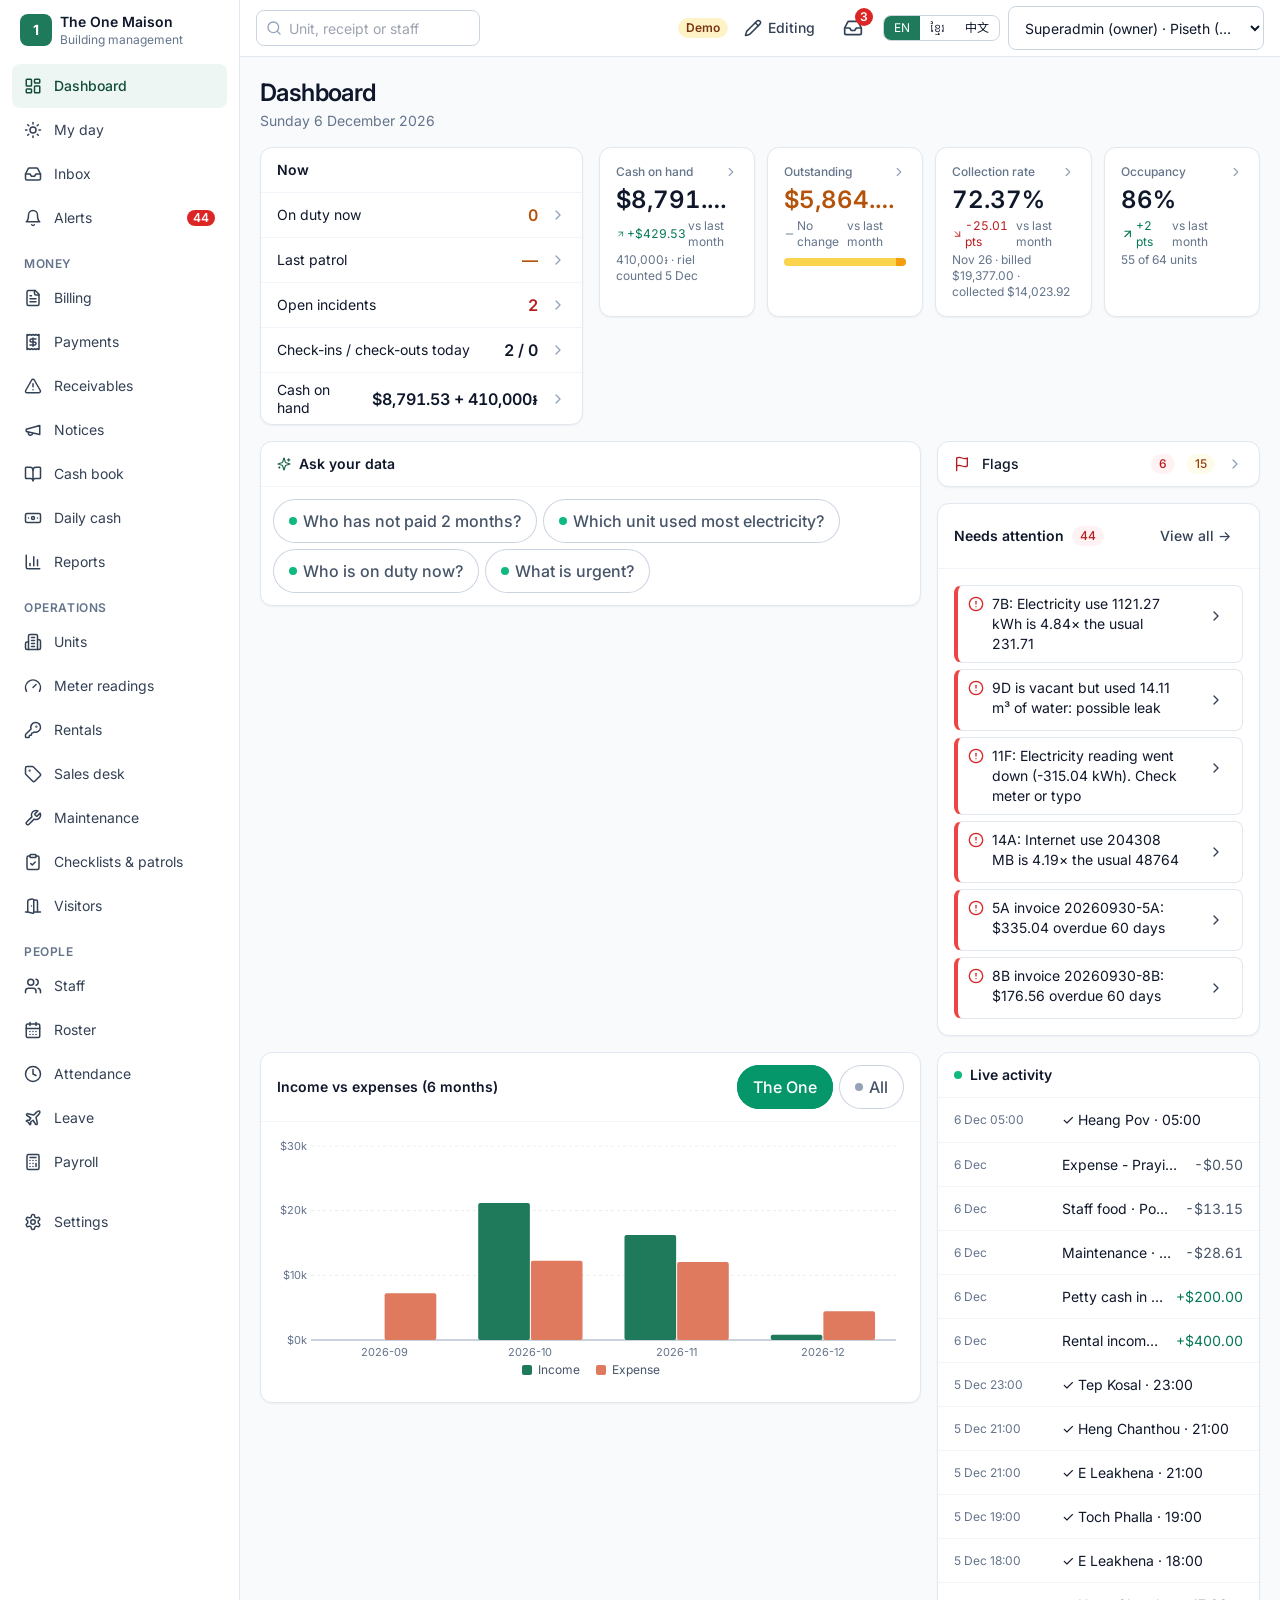
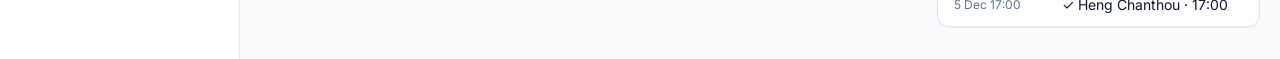
==== commit 44ed8ee4: "Staff demo: edit-on-screen build (dashboard brief, operations, 36 px targets) Co-Authored-By: Claude" ====
--- a/index.html
+++ b/index.html
@@ -6,501 +6,14 @@
     <meta name="theme-color" content="#1f7a5c" />
     <title>The One Maison</title>
     <link rel="preconnect" href="https://fonts.googleapis.com" />
-    <link href="https://fonts.googleapis.com/css2?family=Inter:wght@400;500;600;700&family=Kantumruy+Pro:wght@400;500;600;700&family=Noto+Sans+SC:wght@400;500;600;700&display=swap" rel="stylesheet" />
+    <link rel="preconnect" href="https://fonts.gstatic.com" crossorigin />
+    <!-- fonts load without blocking the first paint: the system font shows first and the brand fonts swap in -->
+    <link href="https://fonts.googleapis.com/css2?family=Inter:wght@400;500;600;700&family=Kantumruy+Pro:wght@400;500;600;700&family=Noto+Sans+SC:wght@400;500;600;700&display=swap" rel="stylesheet" media="print" onload="this.media='all'" />
+    <noscript><link href="https://fonts.googleapis.com/css2?family=Inter:wght@400;500;600;700&family=Kantumruy+Pro:wght@400;500;600;700&family=Noto+Sans+SC:wght@400;500;600;700&display=swap" rel="stylesheet" /></noscript>
     <link rel="manifest" href="./manifest.webmanifest" />
     <link rel="icon" href="data:image/svg+xml,%3Csvg xmlns=%27http://www.w3.org/2000/svg%27 viewBox=%270 0 32 32%27%3E%3Crect width=%2732%27 height=%2732%27 rx=%277%27 fill=%27%231f7a5c%27/%3E%3Ctext x=%2716%27 y=%2723%27 font-size=%2720%27 font-family=%27sans-serif%27 font-weight=%27700%27 fill=%27white%27 text-anchor=%27middle%27%3E1%3C/text%3E%3C/svg%3E" />
-    <script type="module" crossorigin>var V$=Object.defineProperty;var K$=(e,t,n)=>t in e?V$(e,t,{enumerable:!0,configurable:!0,writable:!0,value:n}):e[t]=n;var uo=(e,t,n)=>K$(e,typeof t!="symbol"?t+"":t,n);function G$(e,t){for(var n=0;n<t.length;n++){const r=t[n];if(typeof r!="string"&&!Array.isArray(r)){for(const a in r)if(a!=="default"&&!(a in e)){const s=Object.getOwnPropertyDescriptor(r,a);s&&Object.defineProperty(e,a,s.get?s:{enumerable:!0,get:()=>r[a]})}}}return Object.freeze(Object.defineProperty(e,Symbol.toStringTag,{value:"Module"}))}(function(){const t=document.createElement("link").relList;if(t&&t.supports&&t.supports("modulepreload"))return;for(const a of document.querySelectorAll('link[rel="modulepreload"]'))r(a);new MutationObserver(a=>{for(const s of a)if(s.type==="childList")for(const o of s.addedNodes)o.tagName==="LINK"&&o.rel==="modulepreload"&&r(o)}).observe(document,{childList:!0,subtree:!0});function n(a){const s={};return a.integrity&&(s.integrity=a.integrity),a.referrerPolicy&&(s.referrerPolicy=a.referrerPolicy),a.crossOrigin==="use-credentials"?s.credentials="include":a.crossOrigin==="anonymous"?s.credentials="omit":s.credentials="same-origin",s}function r(a){if(a.ep)return;a.ep=!0;const s=n(a);fetch(a.href,s)}})();var _c=typeof globalThis<"u"?globalThis:typeof window<"u"?window:typeof global<"u"?global:typeof self<"u"?self:{};function ot(e){return e&&e.__esModule&&Object.prototype.hasOwnProperty.call(e,"default")?e.default:e}var ij={exports:{}},nf={},sj={exports:{}},Re={};/**
- * @license React
- * react.production.min.js
- *
- * Copyright (c) Facebook, Inc. and its affiliates.
- *
- * This source code is licensed under the MIT license found in the
- * LICENSE file in the root directory of this source tree.
- */var tc=Symbol.for("react.element"),Y$=Symbol.for("react.portal"),X$=Symbol.for("react.fragment"),Q$=Symbol.for("react.strict_mode"),Z$=Symbol.for("react.profiler"),J$=Symbol.for("react.provider"),eC=Symbol.for("react.context"),tC=Symbol.for("react.forward_ref"),nC=Symbol.for("react.suspense"),rC=Symbol.for("react.memo"),aC=Symbol.for("react.lazy"),jx=Symbol.iterator;function iC(e){return e===null||typeof e!="object"?null:(e=jx&&e[jx]||e["@@iterator"],typeof e=="function"?e:null)}var oj={isMounted:function(){return!1},enqueueForceUpdate:function(){},enqueueReplaceState:function(){},enqueueSetState:function(){}},lj=Object.assign,cj={};function Ws(e,t,n){this.props=e,this.context=t,this.refs=cj,this.updater=n||oj}Ws.prototype.isReactComponent={};Ws.prototype.setState=function(e,t){if(typeof e!="object"&&typeof e!="function"&&e!=null)throw Error("setState(...): takes an object of state variables to update or a function which returns an object of state variables.");this.updater.enqueueSetState(this,e,t,"setState")};Ws.prototype.forceUpdate=function(e){this.updater.enqueueForceUpdate(this,e,"forceUpdate")};function uj(){}uj.prototype=Ws.prototype;function av(e,t,n){this.props=e,this.context=t,this.refs=cj,this.updater=n||oj}var iv=av.prototype=new uj;iv.constructor=av;lj(iv,Ws.prototype);iv.isPureReactComponent=!0;var kx=Array.isArray,dj=Object.prototype.hasOwnProperty,sv={current:null},fj={key:!0,ref:!0,__self:!0,__source:!0};function mj(e,t,n){var r,a={},s=null,o=null;if(t!=null)for(r in t.ref!==void 0&&(o=t.ref),t.key!==void 0&&(s=""+t.key),t)dj.call(t,r)&&!fj.hasOwnProperty(r)&&(a[r]=t[r]);var l=arguments.length-2;if(l===1)a.children=n;else if(1<l){for(var c=Array(l),u=0;u<l;u++)c[u]=arguments[u+2];a.children=c}if(e&&e.defaultProps)for(r in l=e.defaultProps,l)a[r]===void 0&&(a[r]=l[r]);return{$$typeof:tc,type:e,key:s,ref:o,props:a,_owner:sv.current}}function sC(e,t){return{$$typeof:tc,type:e.type,key:t,ref:e.ref,props:e.props,_owner:e._owner}}function ov(e){return typeof e=="object"&&e!==null&&e.$$typeof===tc}function oC(e){var t={"=":"=0",":":"=2"};return"$"+e.replace(/[=:]/g,function(n){return t[n]})}var Nx=/\/+/g;function gm(e,t){return typeof e=="object"&&e!==null&&e.key!=null?oC(""+e.key):t.toString(36)}function ru(e,t,n,r,a){var s=typeof e;(s==="undefined"||s==="boolean")&&(e=null);var o=!1;if(e===null)o=!0;else switch(s){case"string":case"number":o=!0;break;case"object":switch(e.$$typeof){case tc:case Y$:o=!0}}if(o)return o=e,a=a(o),e=r===""?"."+gm(o,0):r,kx(a)?(n="",e!=null&&(n=e.replace(Nx,"$&/")+"/"),ru(a,t,n,"",function(u){return u})):a!=null&&(ov(a)&&(a=sC(a,n+(!a.key||o&&o.key===a.key?"":(""+a.key).replace(Nx,"$&/")+"/")+e)),t.push(a)),1;if(o=0,r=r===""?".":r+":",kx(e))for(var l=0;l<e.length;l++){s=e[l];var c=r+gm(s,l);o+=ru(s,t,n,c,a)}else if(c=iC(e),typeof c=="function")for(e=c.call(e),l=0;!(s=e.next()).done;)s=s.value,c=r+gm(s,l++),o+=ru(s,t,n,c,a);else if(s==="object")throw t=String(e),Error("Objects are not valid as a React child (found: "+(t==="[object Object]"?"object with keys {"+Object.keys(e).join(", ")+"}":t)+"). If you meant to render a collection of children, use an array instead.");return o}function wc(e,t,n){if(e==null)return e;var r=[],a=0;return ru(e,r,"","",function(s){return t.call(n,s,a++)}),r}function lC(e){if(e._status===-1){var t=e._result;t=t(),t.then(function(n){(e._status===0||e._status===-1)&&(e._status=1,e._result=n)},function(n){(e._status===0||e._status===-1)&&(e._status=2,e._result=n)}),e._status===-1&&(e._status=0,e._result=t)}if(e._status===1)return e._result.default;throw e._result}var hn={current:null},au={transition:null},cC={ReactCurrentDispatcher:hn,ReactCurrentBatchConfig:au,ReactCurrentOwner:sv};function pj(){throw Error("act(...) is not supported in production builds of React.")}Re.Children={map:wc,forEach:function(e,t,n){wc(e,function(){t.apply(this,arguments)},n)},count:function(e){var t=0;return wc(e,function(){t++}),t},toArray:function(e){return wc(e,function(t){return t})||[]},only:function(e){if(!ov(e))throw Error("React.Children.only expected to receive a single React element child.");return e}};Re.Component=Ws;Re.Fragment=X$;Re.Profiler=Z$;Re.PureComponent=av;Re.StrictMode=Q$;Re.Suspense=nC;Re.__SECRET_INTERNALS_DO_NOT_USE_OR_YOU_WILL_BE_FIRED=cC;Re.act=pj;Re.cloneElement=function(e,t,n){if(e==null)throw Error("React.cloneElement(...): The argument must be a React element, but you passed "+e+".");var r=lj({},e.props),a=e.key,s=e.ref,o=e._owner;if(t!=null){if(t.ref!==void 0&&(s=t.ref,o=sv.current),t.key!==void 0&&(a=""+t.key),e.type&&e.type.defaultProps)var l=e.type.defaultProps;for(c in t)dj.call(t,c)&&!fj.hasOwnProperty(c)&&(r[c]=t[c]===void 0&&l!==void 0?l[c]:t[c])}var c=arguments.length-2;if(c===1)r.children=n;else if(1<c){l=Array(c);for(var u=0;u<c;u++)l[u]=arguments[u+2];r.children=l}return{$$typeof:tc,type:e.type,key:a,ref:s,props:r,_owner:o}};Re.createContext=function(e){return e={$$typeof:eC,_currentValue:e,_currentValue2:e,_threadCount:0,Provider:null,Consumer:null,_defaultValue:null,_globalName:null},e.Provider={$$typeof:J$,_context:e},e.Consumer=e};Re.createElement=mj;Re.createFactory=function(e){var t=mj.bind(null,e);return t.type=e,t};Re.createRef=function(){return{current:null}};Re.forwardRef=function(e){return{$$typeof:tC,render:e}};Re.isValidElement=ov;Re.lazy=function(e){return{$$typeof:aC,_payload:{_status:-1,_result:e},_init:lC}};Re.memo=function(e,t){return{$$typeof:rC,type:e,compare:t===void 0?null:t}};Re.startTransition=function(e){var t=au.transition;au.transition={};try{e()}finally{au.transition=t}};Re.unstable_act=pj;Re.useCallback=function(e,t){return hn.current.useCallback(e,t)};Re.useContext=function(e){return hn.current.useContext(e)};Re.useDebugValue=function(){};Re.useDeferredValue=function(e){return hn.current.useDeferredValue(e)};Re.useEffect=function(e,t){return hn.current.useEffect(e,t)};Re.useId=function(){return hn.current.useId()};Re.useImperativeHandle=function(e,t,n){return hn.current.useImperativeHandle(e,t,n)};Re.useInsertionEffect=function(e,t){return hn.current.useInsertionEffect(e,t)};Re.useLayoutEffect=function(e,t){return hn.current.useLayoutEffect(e,t)};Re.useMemo=function(e,t){return hn.current.useMemo(e,t)};Re.useReducer=function(e,t,n){return hn.current.useReducer(e,t,n)};Re.useRef=function(e){return hn.current.useRef(e)};Re.useState=function(e){return hn.current.useState(e)};Re.useSyncExternalStore=function(e,t,n){return hn.current.useSyncExternalStore(e,t,n)};Re.useTransition=function(){return hn.current.useTransition()};Re.version="18.3.1";sj.exports=Re;var $=sj.exports;const U=ot($),uC=G$({__proto__:null,default:U},[$]);/**
- * @license React
- * react-jsx-runtime.production.min.js
- *
- * Copyright (c) Facebook, Inc. and its affiliates.
- *
- * This source code is licensed under the MIT license found in the
- * LICENSE file in the root directory of this source tree.
- */var dC=$,fC=Symbol.for("react.element"),mC=Symbol.for("react.fragment"),pC=Object.prototype.hasOwnProperty,hC=dC.__SECRET_INTERNALS_DO_NOT_USE_OR_YOU_WILL_BE_FIRED.ReactCurrentOwner,gC={key:!0,ref:!0,__self:!0,__source:!0};function hj(e,t,n){var r,a={},s=null,o=null;n!==void 0&&(s=""+n),t.key!==void 0&&(s=""+t.key),t.ref!==void 0&&(o=t.ref);for(r in t)pC.call(t,r)&&!gC.hasOwnProperty(r)&&(a[r]=t[r]);if(e&&e.defaultProps)for(r in t=e.defaultProps,t)a[r]===void 0&&(a[r]=t[r]);return{$$typeof:fC,type:e,key:s,ref:o,props:a,_owner:hC.current}}nf.Fragment=mC;nf.jsx=hj;nf.jsxs=hj;ij.exports=nf;var i=ij.exports,kp={},gj={exports:{}},Bn={},vj={exports:{}},yj={};/**
- * @license React
- * scheduler.production.min.js
- *
- * Copyright (c) Facebook, Inc. and its affiliates.
- *
- * This source code is licensed under the MIT license found in the
- * LICENSE file in the root directory of this source tree.
- */(function(e){function t(T,L){var I=T.length;T.push(L);e:for(;0<I;){var H=I-1>>>1,W=T[H];if(0<a(W,L))T[H]=L,T[I]=W,I=H;else break e}}function n(T){return T.length===0?null:T[0]}function r(T){if(T.length===0)return null;var L=T[0],I=T.pop();if(I!==L){T[0]=I;e:for(var H=0,W=T.length,Z=W>>>1;H<Z;){var ce=2*(H+1)-1,Pe=T[ce],X=ce+1,$e=T[X];if(0>a(Pe,I))X<W&&0>a($e,Pe)?(T[H]=$e,T[X]=I,H=X):(T[H]=Pe,T[ce]=I,H=ce);else if(X<W&&0>a($e,I))T[H]=$e,T[X]=I,H=X;else break e}}return L}function a(T,L){var I=T.sortIndex-L.sortIndex;return I!==0?I:T.id-L.id}if(typeof performance=="object"&&typeof performance.now=="function"){var s=performance;e.unstable_now=function(){return s.now()}}else{var o=Date,l=o.now();e.unstable_now=function(){return o.now()-l}}var c=[],u=[],d=1,f=null,m=3,h=!1,g=!1,y=!1,w=typeof setTimeout=="function"?setTimeout:null,j=typeof clearTimeout=="function"?clearTimeout:null,_=typeof setImmediate<"u"?setImmediate:null;typeof navigator<"u"&&navigator.scheduling!==void 0&&navigator.scheduling.isInputPending!==void 0&&navigator.scheduling.isInputPending.bind(navigator.scheduling);function p(T){for(var L=n(u);L!==null;){if(L.callback===null)r(u);else if(L.startTime<=T)r(u),L.sortIndex=L.expirationTime,t(c,L);else break;L=n(u)}}function k(T){if(y=!1,p(T),!g)if(n(c)!==null)g=!0,q(v);else{var L=n(u);L!==null&&B(k,L.startTime-T)}}function v(T,L){g=!1,y&&(y=!1,j(b),b=-1),h=!0;var I=m;try{for(p(L),f=n(c);f!==null&&(!(f.expirationTime>L)||T&&!P());){var H=f.callback;if(typeof H=="function"){f.callback=null,m=f.priorityLevel;var W=H(f.expirationTime<=L);L=e.unstable_now(),typeof W=="function"?f.callback=W:f===n(c)&&r(c),p(L)}else r(c);f=n(c)}if(f!==null)var Z=!0;else{var ce=n(u);ce!==null&&B(k,ce.startTime-L),Z=!1}return Z}finally{f=null,m=I,h=!1}}var x=!1,N=null,b=-1,S=5,C=-1;function P(){return!(e.unstable_now()-C<S)}function O(){if(N!==null){var T=e.unstable_now();C=T;var L=!0;try{L=N(!0,T)}finally{L?A():(x=!1,N=null)}}else x=!1}var A;if(typeof _=="function")A=function(){_(O)};else if(typeof MessageChannel<"u"){var E=new MessageChannel,z=E.port2;E.port1.onmessage=O,A=function(){z.postMessage(null)}}else A=function(){w(O,0)};function q(T){N=T,x||(x=!0,A())}function B(T,L){b=w(function(){T(e.unstable_now())},L)}e.unstable_IdlePriority=5,e.unstable_ImmediatePriority=1,e.unstable_LowPriority=4,e.unstable_NormalPriority=3,e.unstable_Profiling=null,e.unstable_UserBlockingPriority=2,e.unstable_cancelCallback=function(T){T.callback=null},e.unstable_continueExecution=function(){g||h||(g=!0,q(v))},e.unstable_forceFrameRate=function(T){0>T||125<T?console.error("forceFrameRate takes a positive int between 0 and 125, forcing frame rates higher than 125 fps is not supported"):S=0<T?Math.floor(1e3/T):5},e.unstable_getCurrentPriorityLevel=function(){return m},e.unstable_getFirstCallbackNode=function(){return n(c)},e.unstable_next=function(T){switch(m){case 1:case 2:case 3:var L=3;break;default:L=m}var I=m;m=L;try{return T()}finally{m=I}},e.unstable_pauseExecution=function(){},e.unstable_requestPaint=function(){},e.unstable_runWithPriority=function(T,L){switch(T){case 1:case 2:case 3:case 4:case 5:break;default:T=3}var I=m;m=T;try{return L()}finally{m=I}},e.unstable_scheduleCallback=function(T,L,I){var H=e.unstable_now();switch(typeof I=="object"&&I!==null?(I=I.delay,I=typeof I=="number"&&0<I?H+I:H):I=H,T){case 1:var W=-1;break;case 2:W=250;break;case 5:W=1073741823;break;case 4:W=1e4;break;default:W=5e3}return W=I+W,T={id:d++,callback:L,priorityLevel:T,startTime:I,expirationTime:W,sortIndex:-1},I>H?(T.sortIndex=I,t(u,T),n(c)===null&&T===n(u)&&(y?(j(b),b=-1):y=!0,B(k,I-H))):(T.sortIndex=W,t(c,T),g||h||(g=!0,q(v))),T},e.unstable_shouldYield=P,e.unstable_wrapCallback=function(T){var L=m;return function(){var I=m;m=L;try{return T.apply(this,arguments)}finally{m=I}}}})(yj);vj.exports=yj;var vC=vj.exports;/**
- * @license React
- * react-dom.production.min.js
- *
- * Copyright (c) Facebook, Inc. and its affiliates.
- *
- * This source code is licensed under the MIT license found in the
- * LICENSE file in the root directory of this source tree.
- */var yC=$,Ln=vC;function re(e){for(var t="https://reactjs.org/docs/error-decoder.html?invariant="+e,n=1;n<arguments.length;n++)t+="&args[]="+encodeURIComponent(arguments[n]);return"Minified React error #"+e+"; visit "+t+" for the full message or use the non-minified dev environment for full errors and additional helpful warnings."}var xj=new Set,el={};function wi(e,t){ds(e,t),ds(e+"Capture",t)}function ds(e,t){for(el[e]=t,e=0;e<t.length;e++)xj.add(t[e])}var Gr=!(typeof window>"u"||typeof window.document>"u"||typeof window.document.createElement>"u"),Np=Object.prototype.hasOwnProperty,xC=/^[:A-Z_a-z\u00C0-\u00D6\u00D8-\u00F6\u00F8-\u02FF\u0370-\u037D\u037F-\u1FFF\u200C-\u200D\u2070-\u218F\u2C00-\u2FEF\u3001-\uD7FF\uF900-\uFDCF\uFDF0-\uFFFD][:A-Z_a-z\u00C0-\u00D6\u00D8-\u00F6\u00F8-\u02FF\u0370-\u037D\u037F-\u1FFF\u200C-\u200D\u2070-\u218F\u2C00-\u2FEF\u3001-\uD7FF\uF900-\uFDCF\uFDF0-\uFFFD\-.0-9\u00B7\u0300-\u036F\u203F-\u2040]*$/,Sx={},Ox={};function bC(e){return Np.call(Ox,e)?!0:Np.call(Sx,e)?!1:xC.test(e)?Ox[e]=!0:(Sx[e]=!0,!1)}function _C(e,t,n,r){if(n!==null&&n.type===0)return!1;switch(typeof t){case"function":case"symbol":return!0;case"boolean":return r?!1:n!==null?!n.acceptsBooleans:(e=e.toLowerCase().slice(0,5),e!=="data-"&&e!=="aria-");default:return!1}}function wC(e,t,n,r){if(t===null||typeof t>"u"||_C(e,t,n,r))return!0;if(r)return!1;if(n!==null)switch(n.type){case 3:return!t;case 4:return t===!1;case 5:return isNaN(t);case 6:return isNaN(t)||1>t}return!1}function gn(e,t,n,r,a,s,o){this.acceptsBooleans=t===2||t===3||t===4,this.attributeName=r,this.attributeNamespace=a,this.mustUseProperty=n,this.propertyName=e,this.type=t,this.sanitizeURL=s,this.removeEmptyString=o}var Qt={};"children dangerouslySetInnerHTML defaultValue defaultChecked innerHTML suppressContentEditableWarning suppressHydrationWarning style".split(" ").forEach(function(e){Qt[e]=new gn(e,0,!1,e,null,!1,!1)});[["acceptCharset","accept-charset"],["className","class"],["htmlFor","for"],["httpEquiv","http-equiv"]].forEach(function(e){var t=e[0];Qt[t]=new gn(t,1,!1,e[1],null,!1,!1)});["contentEditable","draggable","spellCheck","value"].forEach(function(e){Qt[e]=new gn(e,2,!1,e.toLowerCase(),null,!1,!1)});["autoReverse","externalResourcesRequired","focusable","preserveAlpha"].forEach(function(e){Qt[e]=new gn(e,2,!1,e,null,!1,!1)});"allowFullScreen async autoFocus autoPlay controls default defer disabled disablePictureInPicture disableRemotePlayback formNoValidate hidden loop noModule noValidate open playsInline readOnly required reversed scoped seamless itemScope".split(" ").forEach(function(e){Qt[e]=new gn(e,3,!1,e.toLowerCase(),null,!1,!1)});["checked","multiple","muted","selected"].forEach(function(e){Qt[e]=new gn(e,3,!0,e,null,!1,!1)});["capture","download"].forEach(function(e){Qt[e]=new gn(e,4,!1,e,null,!1,!1)});["cols","rows","size","span"].forEach(function(e){Qt[e]=new gn(e,6,!1,e,null,!1,!1)});["rowSpan","start"].forEach(function(e){Qt[e]=new gn(e,5,!1,e.toLowerCase(),null,!1,!1)});var lv=/[\-:]([a-z])/g;function cv(e){return e[1].toUpperCase()}"accent-height alignment-baseline arabic-form baseline-shift cap-height clip-path clip-rule color-interpolation color-interpolation-filters color-profile color-rendering dominant-baseline enable-background fill-opacity fill-rule flood-color flood-opacity font-family font-size font-size-adjust font-stretch font-style font-variant font-weight glyph-name glyph-orientation-horizontal glyph-orientation-vertical horiz-adv-x horiz-origin-x image-rendering letter-spacing lighting-color marker-end marker-mid marker-start overline-position overline-thickness paint-order panose-1 pointer-events rendering-intent shape-rendering stop-color stop-opacity strikethrough-position strikethrough-thickness stroke-dasharray stroke-dashoffset stroke-linecap stroke-linejoin stroke-miterlimit stroke-opacity stroke-width text-anchor text-decoration text-rendering underline-position underline-thickness unicode-bidi unicode-range units-per-em v-alphabetic v-hanging v-ideographic v-mathematical vector-effect vert-adv-y vert-origin-x vert-origin-y word-spacing writing-mode xmlns:xlink x-height".split(" ").forEach(function(e){var t=e.replace(lv,cv);Qt[t]=new gn(t,1,!1,e,null,!1,!1)});"xlink:actuate xlink:arcrole xlink:role xlink:show xlink:title xlink:type".split(" ").forEach(function(e){var t=e.replace(lv,cv);Qt[t]=new gn(t,1,!1,e,"http://www.w3.org/1999/xlink",!1,!1)});["xml:base","xml:lang","xml:space"].forEach(function(e){var t=e.replace(lv,cv);Qt[t]=new gn(t,1,!1,e,"http://www.w3.org/XML/1998/namespace",!1,!1)});["tabIndex","crossOrigin"].forEach(function(e){Qt[e]=new gn(e,1,!1,e.toLowerCase(),null,!1,!1)});Qt.xlinkHref=new gn("xlinkHref",1,!1,"xlink:href","http://www.w3.org/1999/xlink",!0,!1);["src","href","action","formAction"].forEach(function(e){Qt[e]=new gn(e,1,!1,e.toLowerCase(),null,!0,!0)});function uv(e,t,n,r){var a=Qt.hasOwnProperty(t)?Qt[t]:null;(a!==null?a.type!==0:r||!(2<t.length)||t[0]!=="o"&&t[0]!=="O"||t[1]!=="n"&&t[1]!=="N")&&(wC(t,n,a,r)&&(n=null),r||a===null?bC(t)&&(n===null?e.removeAttribute(t):e.setAttribute(t,""+n)):a.mustUseProperty?e[a.propertyName]=n===null?a.type===3?!1:"":n:(t=a.attributeName,r=a.attributeNamespace,n===null?e.removeAttribute(t):(a=a.type,n=a===3||a===4&&n===!0?"":""+n,r?e.setAttributeNS(r,t,n):e.setAttribute(t,n))))}var aa=yC.__SECRET_INTERNALS_DO_NOT_USE_OR_YOU_WILL_BE_FIRED,jc=Symbol.for("react.element"),Bi=Symbol.for("react.portal"),zi=Symbol.for("react.fragment"),dv=Symbol.for("react.strict_mode"),Sp=Symbol.for("react.profiler"),bj=Symbol.for("react.provider"),_j=Symbol.for("react.context"),fv=Symbol.for("react.forward_ref"),Op=Symbol.for("react.suspense"),$p=Symbol.for("react.suspense_list"),mv=Symbol.for("react.memo"),fa=Symbol.for("react.lazy"),wj=Symbol.for("react.offscreen"),$x=Symbol.iterator;function fo(e){return e===null||typeof e!="object"?null:(e=$x&&e[$x]||e["@@iterator"],typeof e=="function"?e:null)}var _t=Object.assign,vm;function Ao(e){if(vm===void 0)try{throw Error()}catch(n){var t=n.stack.trim().match(/\n( *(at )?)/);vm=t&&t[1]||""}return`
-`+vm+e}var ym=!1;function xm(e,t){if(!e||ym)return"";ym=!0;var n=Error.prepareStackTrace;Error.prepareStackTrace=void 0;try{if(t)if(t=function(){throw Error()},Object.defineProperty(t.prototype,"props",{set:function(){throw Error()}}),typeof Reflect=="object"&&Reflect.construct){try{Reflect.construct(t,[])}catch(u){var r=u}Reflect.construct(e,[],t)}else{try{t.call()}catch(u){r=u}e.call(t.prototype)}else{try{throw Error()}catch(u){r=u}e()}}catch(u){if(u&&r&&typeof u.stack=="string"){for(var a=u.stack.split(`
-`),s=r.stack.split(`
-`),o=a.length-1,l=s.length-1;1<=o&&0<=l&&a[o]!==s[l];)l--;for(;1<=o&&0<=l;o--,l--)if(a[o]!==s[l]){if(o!==1||l!==1)do if(o--,l--,0>l||a[o]!==s[l]){var c=`
-`+a[o].replace(" at new "," at ");return e.displayName&&c.includes("<anonymous>")&&(c=c.replace("<anonymous>",e.displayName)),c}while(1<=o&&0<=l);break}}}finally{ym=!1,Error.prepareStackTrace=n}return(e=e?e.displayName||e.name:"")?Ao(e):""}function jC(e){switch(e.tag){case 5:return Ao(e.type);case 16:return Ao("Lazy");case 13:return Ao("Suspense");case 19:return Ao("SuspenseList");case 0:case 2:case 15:return e=xm(e.type,!1),e;case 11:return e=xm(e.type.render,!1),e;case 1:return e=xm(e.type,!0),e;default:return""}}function Cp(e){if(e==null)return null;if(typeof e=="function")return e.displayName||e.name||null;if(typeof e=="string")return e;switch(e){case zi:return"Fragment";case Bi:return"Portal";case Sp:return"Profiler";case dv:return"StrictMode";case Op:return"Suspense";case $p:return"SuspenseList"}if(typeof e=="object")switch(e.$$typeof){case _j:return(e.displayName||"Context")+".Consumer";case bj:return(e._context.displayName||"Context")+".Provider";case fv:var t=e.render;return e=e.displayName,e||(e=t.displayName||t.name||"",e=e!==""?"ForwardRef("+e+")":"ForwardRef"),e;case mv:return t=e.displayName||null,t!==null?t:Cp(e.type)||"Memo";case fa:t=e._payload,e=e._init;try{return Cp(e(t))}catch{}}return null}function kC(e){var t=e.type;switch(e.tag){case 24:return"Cache";case 9:return(t.displayName||"Context")+".Consumer";case 10:return(t._context.displayName||"Context")+".Provider";case 18:return"DehydratedFragment";case 11:return e=t.render,e=e.displayName||e.name||"",t.displayName||(e!==""?"ForwardRef("+e+")":"ForwardRef");case 7:return"Fragment";case 5:return t;case 4:return"Portal";case 3:return"Root";case 6:return"Text";case 16:return Cp(t);case 8:return t===dv?"StrictMode":"Mode";case 22:return"Offscreen";case 12:return"Profiler";case 21:return"Scope";case 13:return"Suspense";case 19:return"SuspenseList";case 25:return"TracingMarker";case 1:case 0:case 17:case 2:case 14:case 15:if(typeof t=="function")return t.displayName||t.name||null;if(typeof t=="string")return t}return null}function Ia(e){switch(typeof e){case"boolean":case"number":case"string":case"undefined":return e;case"object":return e;default:return""}}function jj(e){var t=e.type;return(e=e.nodeName)&&e.toLowerCase()==="input"&&(t==="checkbox"||t==="radio")}function NC(e){var t=jj(e)?"checked":"value",n=Object.getOwnPropertyDescriptor(e.constructor.prototype,t),r=""+e[t];if(!e.hasOwnProperty(t)&&typeof n<"u"&&typeof n.get=="function"&&typeof n.set=="function"){var a=n.get,s=n.set;return Object.defineProperty(e,t,{configurable:!0,get:function(){return a.call(this)},set:function(o){r=""+o,s.call(this,o)}}),Object.defineProperty(e,t,{enumerable:n.enumerable}),{getValue:function(){return r},setValue:function(o){r=""+o},stopTracking:function(){e._valueTracker=null,delete e[t]}}}}function kc(e){e._valueTracker||(e._valueTracker=NC(e))}function kj(e){if(!e)return!1;var t=e._valueTracker;if(!t)return!0;var n=t.getValue(),r="";return e&&(r=jj(e)?e.checked?"true":"false":e.value),e=r,e!==n?(t.setValue(e),!0):!1}function xu(e){if(e=e||(typeof document<"u"?document:void 0),typeof e>"u")return null;try{return e.activeElement||e.body}catch{return e.body}}function Pp(e,t){var n=t.checked;return _t({},t,{defaultChecked:void 0,defaultValue:void 0,value:void 0,checked:n??e._wrapperState.initialChecked})}function Cx(e,t){var n=t.defaultValue==null?"":t.defaultValue,r=t.checked!=null?t.checked:t.defaultChecked;n=Ia(t.value!=null?t.value:n),e._wrapperState={initialChecked:r,initialValue:n,controlled:t.type==="checkbox"||t.type==="radio"?t.checked!=null:t.value!=null}}function Nj(e,t){t=t.checked,t!=null&&uv(e,"checked",t,!1)}function Ap(e,t){Nj(e,t);var n=Ia(t.value),r=t.type;if(n!=null)r==="number"?(n===0&&e.value===""||e.value!=n)&&(e.value=""+n):e.value!==""+n&&(e.value=""+n);else if(r==="submit"||r==="reset"){e.removeAttribute("value");return}t.hasOwnProperty("value")?Ep(e,t.type,n):t.hasOwnProperty("defaultValue")&&Ep(e,t.type,Ia(t.defaultValue)),t.checked==null&&t.defaultChecked!=null&&(e.defaultChecked=!!t.defaultChecked)}function Px(e,t,n){if(t.hasOwnProperty("value")||t.hasOwnProperty("defaultValue")){var r=t.type;if(!(r!=="submit"&&r!=="reset"||t.value!==void 0&&t.value!==null))return;t=""+e._wrapperState.initialValue,n||t===e.value||(e.value=t),e.defaultValue=t}n=e.name,n!==""&&(e.name=""),e.defaultChecked=!!e._wrapperState.initialChecked,n!==""&&(e.name=n)}function Ep(e,t,n){(t!=="number"||xu(e.ownerDocument)!==e)&&(n==null?e.defaultValue=""+e._wrapperState.initialValue:e.defaultValue!==""+n&&(e.defaultValue=""+n))}var Eo=Array.isArray;function ns(e,t,n,r){if(e=e.options,t){t={};for(var a=0;a<n.length;a++)t["$"+n[a]]=!0;for(n=0;n<e.length;n++)a=t.hasOwnProperty("$"+e[n].value),e[n].selected!==a&&(e[n].selected=a),a&&r&&(e[n].defaultSelected=!0)}else{for(n=""+Ia(n),t=null,a=0;a<e.length;a++){if(e[a].value===n){e[a].selected=!0,r&&(e[a].defaultSelected=!0);return}t!==null||e[a].disabled||(t=e[a])}t!==null&&(t.selected=!0)}}function Tp(e,t){if(t.dangerouslySetInnerHTML!=null)throw Error(re(91));return _t({},t,{value:void 0,defaultValue:void 0,children:""+e._wrapperState.initialValue})}function Ax(e,t){var n=t.value;if(n==null){if(n=t.children,t=t.defaultValue,n!=null){if(t!=null)throw Error(re(92));if(Eo(n)){if(1<n.length)throw Error(re(93));n=n[0]}t=n}t==null&&(t=""),n=t}e._wrapperState={initialValue:Ia(n)}}function Sj(e,t){var n=Ia(t.value),r=Ia(t.defaultValue);n!=null&&(n=""+n,n!==e.value&&(e.value=n),t.defaultValue==null&&e.defaultValue!==n&&(e.defaultValue=n)),r!=null&&(e.defaultValue=""+r)}function Ex(e){var t=e.textContent;t===e._wrapperState.initialValue&&t!==""&&t!==null&&(e.value=t)}function Oj(e){switch(e){case"svg":return"http://www.w3.org/2000/svg";case"math":return"http://www.w3.org/1998/Math/MathML";default:return"http://www.w3.org/1999/xhtml"}}function Mp(e,t){return e==null||e==="http://www.w3.org/1999/xhtml"?Oj(t):e==="http://www.w3.org/2000/svg"&&t==="foreignObject"?"http://www.w3.org/1999/xhtml":e}var Nc,$j=function(e){return typeof MSApp<"u"&&MSApp.execUnsafeLocalFunction?function(t,n,r,a){MSApp.execUnsafeLocalFunction(function(){return e(t,n,r,a)})}:e}(function(e,t){if(e.namespaceURI!=="http://www.w3.org/2000/svg"||"innerHTML"in e)e.innerHTML=t;else{for(Nc=Nc||document.createElement("div"),Nc.innerHTML="<svg>"+t.valueOf().toString()+"</svg>",t=Nc.firstChild;e.firstChild;)e.removeChild(e.firstChild);for(;t.firstChild;)e.appendChild(t.firstChild)}});function tl(e,t){if(t){var n=e.firstChild;if(n&&n===e.lastChild&&n.nodeType===3){n.nodeValue=t;return}}e.textContent=t}var Do={animationIterationCount:!0,aspectRatio:!0,borderImageOutset:!0,borderImageSlice:!0,borderImageWidth:!0,boxFlex:!0,boxFlexGroup:!0,boxOrdinalGroup:!0,columnCount:!0,columns:!0,flex:!0,flexGrow:!0,flexPositive:!0,flexShrink:!0,flexNegative:!0,flexOrder:!0,gridArea:!0,gridRow:!0,gridRowEnd:!0,gridRowSpan:!0,gridRowStart:!0,gridColumn:!0,gridColumnEnd:!0,gridColumnSpan:!0,gridColumnStart:!0,fontWeight:!0,lineClamp:!0,lineHeight:!0,opacity:!0,order:!0,orphans:!0,tabSize:!0,widows:!0,zIndex:!0,zoom:!0,fillOpacity:!0,floodOpacity:!0,stopOpacity:!0,strokeDasharray:!0,strokeDashoffset:!0,strokeMiterlimit:!0,strokeOpacity:!0,strokeWidth:!0},SC=["Webkit","ms","Moz","O"];Object.keys(Do).forEach(function(e){SC.forEach(function(t){t=t+e.charAt(0).toUpperCase()+e.substring(1),Do[t]=Do[e]})});function Cj(e,t,n){return t==null||typeof t=="boolean"||t===""?"":n||typeof t!="number"||t===0||Do.hasOwnProperty(e)&&Do[e]?(""+t).trim():t+"px"}function Pj(e,t){e=e.style;for(var n in t)if(t.hasOwnProperty(n)){var r=n.indexOf("--")===0,a=Cj(n,t[n],r);n==="float"&&(n="cssFloat"),r?e.setProperty(n,a):e[n]=a}}var OC=_t({menuitem:!0},{area:!0,base:!0,br:!0,col:!0,embed:!0,hr:!0,img:!0,input:!0,keygen:!0,link:!0,meta:!0,param:!0,source:!0,track:!0,wbr:!0});function Ip(e,t){if(t){if(OC[e]&&(t.children!=null||t.dangerouslySetInnerHTML!=null))throw Error(re(137,e));if(t.dangerouslySetInnerHTML!=null){if(t.children!=null)throw Error(re(60));if(typeof t.dangerouslySetInnerHTML!="object"||!("__html"in t.dangerouslySetInnerHTML))throw Error(re(61))}if(t.style!=null&&typeof t.style!="object")throw Error(re(62))}}function Dp(e,t){if(e.indexOf("-")===-1)return typeof t.is=="string";switch(e){case"annotation-xml":case"color-profile":case"font-face":case"font-face-src":case"font-face-uri":case"font-face-format":case"font-face-name":case"missing-glyph":return!1;default:return!0}}var Lp=null;function pv(e){return e=e.target||e.srcElement||window,e.correspondingUseElement&&(e=e.correspondingUseElement),e.nodeType===3?e.parentNode:e}var Rp=null,rs=null,as=null;function Tx(e){if(e=ac(e)){if(typeof Rp!="function")throw Error(re(280));var t=e.stateNode;t&&(t=lf(t),Rp(e.stateNode,e.type,t))}}function Aj(e){rs?as?as.push(e):as=[e]:rs=e}function Ej(){if(rs){var e=rs,t=as;if(as=rs=null,Tx(e),t)for(e=0;e<t.length;e++)Tx(t[e])}}function Tj(e,t){return e(t)}function Mj(){}var bm=!1;function Ij(e,t,n){if(bm)return e(t,n);bm=!0;try{return Tj(e,t,n)}finally{bm=!1,(rs!==null||as!==null)&&(Mj(),Ej())}}function nl(e,t){var n=e.stateNode;if(n===null)return null;var r=lf(n);if(r===null)return null;n=r[t];e:switch(t){case"onClick":case"onClickCapture":case"onDoubleClick":case"onDoubleClickCapture":case"onMouseDown":case"onMouseDownCapture":case"onMouseMove":case"onMouseMoveCapture":case"onMouseUp":case"onMouseUpCapture":case"onMouseEnter":(r=!r.disabled)||(e=e.type,r=!(e==="button"||e==="input"||e==="select"||e==="textarea")),e=!r;break e;default:e=!1}if(e)return null;if(n&&typeof n!="function")throw Error(re(231,t,typeof n));return n}var Bp=!1;if(Gr)try{var mo={};Object.defineProperty(mo,"passive",{get:function(){Bp=!0}}),window.addEventListener("test",mo,mo),window.removeEventListener("test",mo,mo)}catch{Bp=!1}function $C(e,t,n,r,a,s,o,l,c){var u=Array.prototype.slice.call(arguments,3);try{t.apply(n,u)}catch(d){this.onError(d)}}var Lo=!1,bu=null,_u=!1,zp=null,CC={onError:function(e){Lo=!0,bu=e}};function PC(e,t,n,r,a,s,o,l,c){Lo=!1,bu=null,$C.apply(CC,arguments)}function AC(e,t,n,r,a,s,o,l,c){if(PC.apply(this,arguments),Lo){if(Lo){var u=bu;Lo=!1,bu=null}else throw Error(re(198));_u||(_u=!0,zp=u)}}function ji(e){var t=e,n=e;if(e.alternate)for(;t.return;)t=t.return;else{e=t;do t=e,t.flags&4098&&(n=t.return),e=t.return;while(e)}return t.tag===3?n:null}function Dj(e){if(e.tag===13){var t=e.memoizedState;if(t===null&&(e=e.alternate,e!==null&&(t=e.memoizedState)),t!==null)return t.dehydrated}return null}function Mx(e){if(ji(e)!==e)throw Error(re(188))}function EC(e){var t=e.alternate;if(!t){if(t=ji(e),t===null)throw Error(re(188));return t!==e?null:e}for(var n=e,r=t;;){var a=n.return;if(a===null)break;var s=a.alternate;if(s===null){if(r=a.return,r!==null){n=r;continue}break}if(a.child===s.child){for(s=a.child;s;){if(s===n)return Mx(a),e;if(s===r)return Mx(a),t;s=s.sibling}throw Error(re(188))}if(n.return!==r.return)n=a,r=s;else{for(var o=!1,l=a.child;l;){if(l===n){o=!0,n=a,r=s;break}if(l===r){o=!0,r=a,n=s;break}l=l.sibling}if(!o){for(l=s.child;l;){if(l===n){o=!0,n=s,r=a;break}if(l===r){o=!0,r=s,n=a;break}l=l.sibling}if(!o)throw Error(re(189))}}if(n.alternate!==r)throw Error(re(190))}if(n.tag!==3)throw Error(re(188));return n.stateNode.current===n?e:t}function Lj(e){return e=EC(e),e!==null?Rj(e):null}function Rj(e){if(e.tag===5||e.tag===6)return e;for(e=e.child;e!==null;){var t=Rj(e);if(t!==null)return t;e=e.sibling}return null}var Bj=Ln.unstable_scheduleCallback,Ix=Ln.unstable_cancelCallback,TC=Ln.unstable_shouldYield,MC=Ln.unstable_requestPaint,Nt=Ln.unstable_now,IC=Ln.unstable_getCurrentPriorityLevel,hv=Ln.unstable_ImmediatePriority,zj=Ln.unstable_UserBlockingPriority,wu=Ln.unstable_NormalPriority,DC=Ln.unstable_LowPriority,Fj=Ln.unstable_IdlePriority,rf=null,Nr=null;function LC(e){if(Nr&&typeof Nr.onCommitFiberRoot=="function")try{Nr.onCommitFiberRoot(rf,e,void 0,(e.current.flags&128)===128)}catch{}}var mr=Math.clz32?Math.clz32:zC,RC=Math.log,BC=Math.LN2;function zC(e){return e>>>=0,e===0?32:31-(RC(e)/BC|0)|0}var Sc=64,Oc=4194304;function To(e){switch(e&-e){case 1:return 1;case 2:return 2;case 4:return 4;case 8:return 8;case 16:return 16;case 32:return 32;case 64:case 128:case 256:case 512:case 1024:case 2048:case 4096:case 8192:case 16384:case 32768:case 65536:case 131072:case 262144:case 524288:case 1048576:case 2097152:return e&4194240;case 4194304:case 8388608:case 16777216:case 33554432:case 67108864:return e&130023424;case 134217728:return 134217728;case 268435456:return 268435456;case 536870912:return 536870912;case 1073741824:return 1073741824;default:return e}}function ju(e,t){var n=e.pendingLanes;if(n===0)return 0;var r=0,a=e.suspendedLanes,s=e.pingedLanes,o=n&268435455;if(o!==0){var l=o&~a;l!==0?r=To(l):(s&=o,s!==0&&(r=To(s)))}else o=n&~a,o!==0?r=To(o):s!==0&&(r=To(s));if(r===0)return 0;if(t!==0&&t!==r&&!(t&a)&&(a=r&-r,s=t&-t,a>=s||a===16&&(s&4194240)!==0))return t;if(r&4&&(r|=n&16),t=e.entangledLanes,t!==0)for(e=e.entanglements,t&=r;0<t;)n=31-mr(t),a=1<<n,r|=e[n],t&=~a;return r}function FC(e,t){switch(e){case 1:case 2:case 4:return t+250;case 8:case 16:case 32:case 64:case 128:case 256:case 512:case 1024:case 2048:case 4096:case 8192:case 16384:case 32768:case 65536:case 131072:case 262144:case 524288:case 1048576:case 2097152:return t+5e3;case 4194304:case 8388608:case 16777216:case 33554432:case 67108864:return-1;case 134217728:case 268435456:case 536870912:case 1073741824:return-1;default:return-1}}function UC(e,t){for(var n=e.suspendedLanes,r=e.pingedLanes,a=e.expirationTimes,s=e.pendingLanes;0<s;){var o=31-mr(s),l=1<<o,c=a[o];c===-1?(!(l&n)||l&r)&&(a[o]=FC(l,t)):c<=t&&(e.expiredLanes|=l),s&=~l}}function Fp(e){return e=e.pendingLanes&-1073741825,e!==0?e:e&1073741824?1073741824:0}function Uj(){var e=Sc;return Sc<<=1,!(Sc&4194240)&&(Sc=64),e}function _m(e){for(var t=[],n=0;31>n;n++)t.push(e);return t}function nc(e,t,n){e.pendingLanes|=t,t!==536870912&&(e.suspendedLanes=0,e.pingedLanes=0),e=e.eventTimes,t=31-mr(t),e[t]=n}function WC(e,t){var n=e.pendingLanes&~t;e.pendingLanes=t,e.suspendedLanes=0,e.pingedLanes=0,e.expiredLanes&=t,e.mutableReadLanes&=t,e.entangledLanes&=t,t=e.entanglements;var r=e.eventTimes;for(e=e.expirationTimes;0<n;){var a=31-mr(n),s=1<<a;t[a]=0,r[a]=-1,e[a]=-1,n&=~s}}function gv(e,t){var n=e.entangledLanes|=t;for(e=e.entanglements;n;){var r=31-mr(n),a=1<<r;a&t|e[r]&t&&(e[r]|=t),n&=~a}}var tt=0;function Wj(e){return e&=-e,1<e?4<e?e&268435455?16:536870912:4:1}var Hj,vv,qj,Vj,Kj,Up=!1,$c=[],ka=null,Na=null,Sa=null,rl=new Map,al=new Map,ha=[],HC="mousedown mouseup touchcancel touchend touchstart auxclick dblclick pointercancel pointerdown pointerup dragend dragstart drop compositionend compositionstart keydown keypress keyup input textInput copy cut paste click change contextmenu reset submit".split(" ");function Dx(e,t){switch(e){case"focusin":case"focusout":ka=null;break;case"dragenter":case"dragleave":Na=null;break;case"mouseover":case"mouseout":Sa=null;break;case"pointerover":case"pointerout":rl.delete(t.pointerId);break;case"gotpointercapture":case"lostpointercapture":al.delete(t.pointerId)}}function po(e,t,n,r,a,s){return e===null||e.nativeEvent!==s?(e={blockedOn:t,domEventName:n,eventSystemFlags:r,nativeEvent:s,targetContainers:[a]},t!==null&&(t=ac(t),t!==null&&vv(t)),e):(e.eventSystemFlags|=r,t=e.targetContainers,a!==null&&t.indexOf(a)===-1&&t.push(a),e)}function qC(e,t,n,r,a){switch(t){case"focusin":return ka=po(ka,e,t,n,r,a),!0;case"dragenter":return Na=po(Na,e,t,n,r,a),!0;case"mouseover":return Sa=po(Sa,e,t,n,r,a),!0;case"pointerover":var s=a.pointerId;return rl.set(s,po(rl.get(s)||null,e,t,n,r,a)),!0;case"gotpointercapture":return s=a.pointerId,al.set(s,po(al.get(s)||null,e,t,n,r,a)),!0}return!1}function Gj(e){var t=ei(e.target);if(t!==null){var n=ji(t);if(n!==null){if(t=n.tag,t===13){if(t=Dj(n),t!==null){e.blockedOn=t,Kj(e.priority,function(){qj(n)});return}}else if(t===3&&n.stateNode.current.memoizedState.isDehydrated){e.blockedOn=n.tag===3?n.stateNode.containerInfo:null;return}}}e.blockedOn=null}function iu(e){if(e.blockedOn!==null)return!1;for(var t=e.targetContainers;0<t.length;){var n=Wp(e.domEventName,e.eventSystemFlags,t[0],e.nativeEvent);if(n===null){n=e.nativeEvent;var r=new n.constructor(n.type,n);Lp=r,n.target.dispatchEvent(r),Lp=null}else return t=ac(n),t!==null&&vv(t),e.blockedOn=n,!1;t.shift()}return!0}function Lx(e,t,n){iu(e)&&n.delete(t)}function VC(){Up=!1,ka!==null&&iu(ka)&&(ka=null),Na!==null&&iu(Na)&&(Na=null),Sa!==null&&iu(Sa)&&(Sa=null),rl.forEach(Lx),al.forEach(Lx)}function ho(e,t){e.blockedOn===t&&(e.blockedOn=null,Up||(Up=!0,Ln.unstable_scheduleCallback(Ln.unstable_NormalPriority,VC)))}function il(e){function t(a){return ho(a,e)}if(0<$c.length){ho($c[0],e);for(var n=1;n<$c.length;n++){var r=$c[n];r.blockedOn===e&&(r.blockedOn=null)}}for(ka!==null&&ho(ka,e),Na!==null&&ho(Na,e),Sa!==null&&ho(Sa,e),rl.forEach(t),al.forEach(t),n=0;n<ha.length;n++)r=ha[n],r.blockedOn===e&&(r.blockedOn=null);for(;0<ha.length&&(n=ha[0],n.blockedOn===null);)Gj(n),n.blockedOn===null&&ha.shift()}var is=aa.ReactCurrentBatchConfig,ku=!0;function KC(e,t,n,r){var a=tt,s=is.transition;is.transition=null;try{tt=1,yv(e,t,n,r)}finally{tt=a,is.transition=s}}function GC(e,t,n,r){var a=tt,s=is.transition;is.transition=null;try{tt=4,yv(e,t,n,r)}finally{tt=a,is.transition=s}}function yv(e,t,n,r){if(ku){var a=Wp(e,t,n,r);if(a===null)Am(e,t,r,Nu,n),Dx(e,r);else if(qC(a,e,t,n,r))r.stopPropagation();else if(Dx(e,r),t&4&&-1<HC.indexOf(e)){for(;a!==null;){var s=ac(a);if(s!==null&&Hj(s),s=Wp(e,t,n,r),s===null&&Am(e,t,r,Nu,n),s===a)break;a=s}a!==null&&r.stopPropagation()}else Am(e,t,r,null,n)}}var Nu=null;function Wp(e,t,n,r){if(Nu=null,e=pv(r),e=ei(e),e!==null)if(t=ji(e),t===null)e=null;else if(n=t.tag,n===13){if(e=Dj(t),e!==null)return e;e=null}else if(n===3){if(t.stateNode.current.memoizedState.isDehydrated)return t.tag===3?t.stateNode.containerInfo:null;e=null}else t!==e&&(e=null);return Nu=e,null}function Yj(e){switch(e){case"cancel":case"click":case"close":case"contextmenu":case"copy":case"cut":case"auxclick":case"dblclick":case"dragend":case"dragstart":case"drop":case"focusin":case"focusout":case"input":case"invalid":case"keydown":case"keypress":case"keyup":case"mousedown":case"mouseup":case"paste":case"pause":case"play":case"pointercancel":case"pointerdown":case"pointerup":case"ratechange":case"reset":case"resize":case"seeked":case"submit":case"touchcancel":case"touchend":case"touchstart":case"volumechange":case"change":case"selectionchange":case"textInput":case"compositionstart":case"compositionend":case"compositionupdate":case"beforeblur":case"afterblur":case"beforeinput":case"blur":case"fullscreenchange":case"focus":case"hashchange":case"popstate":case"select":case"selectstart":return 1;case"drag":case"dragenter":case"dragexit":case"dragleave":case"dragover":case"mousemove":case"mouseout":case"mouseover":case"pointermove":case"pointerout":case"pointerover":case"scroll":case"toggle":case"touchmove":case"wheel":case"mouseenter":case"mouseleave":case"pointerenter":case"pointerleave":return 4;case"message":switch(IC()){case hv:return 1;case zj:return 4;case wu:case DC:return 16;case Fj:return 536870912;default:return 16}default:return 16}}var ya=null,xv=null,su=null;function Xj(){if(su)return su;var e,t=xv,n=t.length,r,a="value"in ya?ya.value:ya.textContent,s=a.length;for(e=0;e<n&&t[e]===a[e];e++);var o=n-e;for(r=1;r<=o&&t[n-r]===a[s-r];r++);return su=a.slice(e,1<r?1-r:void 0)}function ou(e){var t=e.keyCode;return"charCode"in e?(e=e.charCode,e===0&&t===13&&(e=13)):e=t,e===10&&(e=13),32<=e||e===13?e:0}function Cc(){return!0}function Rx(){return!1}function zn(e){function t(n,r,a,s,o){this._reactName=n,this._targetInst=a,this.type=r,this.nativeEvent=s,this.target=o,this.currentTarget=null;for(var l in e)e.hasOwnProperty(l)&&(n=e[l],this[l]=n?n(s):s[l]);return this.isDefaultPrevented=(s.defaultPrevented!=null?s.defaultPrevented:s.returnValue===!1)?Cc:Rx,this.isPropagationStopped=Rx,this}return _t(t.prototype,{preventDefault:function(){this.defaultPrevented=!0;var n=this.nativeEvent;n&&(n.preventDefault?n.preventDefault():typeof n.returnValue!="unknown"&&(n.returnValue=!1),this.isDefaultPrevented=Cc)},stopPropagation:function(){var n=this.nativeEvent;n&&(n.stopPropagation?n.stopPropagation():typeof n.cancelBubble!="unknown"&&(n.cancelBubble=!0),this.isPropagationStopped=Cc)},persist:function(){},isPersistent:Cc}),t}var Hs={eventPhase:0,bubbles:0,cancelable:0,timeStamp:function(e){return e.timeStamp||Date.now()},defaultPrevented:0,isTrusted:0},bv=zn(Hs),rc=_t({},Hs,{view:0,detail:0}),YC=zn(rc),wm,jm,go,af=_t({},rc,{screenX:0,screenY:0,clientX:0,clientY:0,pageX:0,pageY:0,ctrlKey:0,shiftKey:0,altKey:0,metaKey:0,getModifierState:_v,button:0,buttons:0,relatedTarget:function(e){return e.relatedTarget===void 0?e.fromElement===e.srcElement?e.toElement:e.fromElement:e.relatedTarget},movementX:function(e){return"movementX"in e?e.movementX:(e!==go&&(go&&e.type==="mousemove"?(wm=e.screenX-go.screenX,jm=e.screenY-go.screenY):jm=wm=0,go=e),wm)},movementY:function(e){return"movementY"in e?e.movementY:jm}}),Bx=zn(af),XC=_t({},af,{dataTransfer:0}),QC=zn(XC),ZC=_t({},rc,{relatedTarget:0}),km=zn(ZC),JC=_t({},Hs,{animationName:0,elapsedTime:0,pseudoElement:0}),eP=zn(JC),tP=_t({},Hs,{clipboardData:function(e){return"clipboardData"in e?e.clipboardData:window.clipboardData}}),nP=zn(tP),rP=_t({},Hs,{data:0}),zx=zn(rP),aP={Esc:"Escape",Spacebar:" ",Left:"ArrowLeft",Up:"ArrowUp",Right:"ArrowRight",Down:"ArrowDown",Del:"Delete",Win:"OS",Menu:"ContextMenu",Apps:"ContextMenu",Scroll:"ScrollLock",MozPrintableKey:"Unidentified"},iP={8:"Backspace",9:"Tab",12:"Clear",13:"Enter",16:"Shift",17:"Control",18:"Alt",19:"Pause",20:"CapsLock",27:"Escape",32:" ",33:"PageUp",34:"PageDown",35:"End",36:"Home",37:"ArrowLeft",38:"ArrowUp",39:"ArrowRight",40:"ArrowDown",45:"Insert",46:"Delete",112:"F1",113:"F2",114:"F3",115:"F4",116:"F5",117:"F6",118:"F7",119:"F8",120:"F9",121:"F10",122:"F11",123:"F12",144:"NumLock",145:"ScrollLock",224:"Meta"},sP={Alt:"altKey",Control:"ctrlKey",Meta:"metaKey",Shift:"shiftKey"};function oP(e){var t=this.nativeEvent;return t.getModifierState?t.getModifierState(e):(e=sP[e])?!!t[e]:!1}function _v(){return oP}var lP=_t({},rc,{key:function(e){if(e.key){var t=aP[e.key]||e.key;if(t!=="Unidentified")return t}return e.type==="keypress"?(e=ou(e),e===13?"Enter":String.fromCharCode(e)):e.type==="keydown"||e.type==="keyup"?iP[e.keyCode]||"Unidentified":""},code:0,location:0,ctrlKey:0,shiftKey:0,altKey:0,metaKey:0,repeat:0,locale:0,getModifierState:_v,charCode:function(e){return e.type==="keypress"?ou(e):0},keyCode:function(e){return e.type==="keydown"||e.type==="keyup"?e.keyCode:0},which:function(e){return e.type==="keypress"?ou(e):e.type==="keydown"||e.type==="keyup"?e.keyCode:0}}),cP=zn(lP),uP=_t({},af,{pointerId:0,width:0,height:0,pressure:0,tangentialPressure:0,tiltX:0,tiltY:0,twist:0,pointerType:0,isPrimary:0}),Fx=zn(uP),dP=_t({},rc,{touches:0,targetTouches:0,changedTouches:0,altKey:0,metaKey:0,ctrlKey:0,shiftKey:0,getModifierState:_v}),fP=zn(dP),mP=_t({},Hs,{propertyName:0,elapsedTime:0,pseudoElement:0}),pP=zn(mP),hP=_t({},af,{deltaX:function(e){return"deltaX"in e?e.deltaX:"wheelDeltaX"in e?-e.wheelDeltaX:0},deltaY:function(e){return"deltaY"in e?e.deltaY:"wheelDeltaY"in e?-e.wheelDeltaY:"wheelDelta"in e?-e.wheelDelta:0},deltaZ:0,deltaMode:0}),gP=zn(hP),vP=[9,13,27,32],wv=Gr&&"CompositionEvent"in window,Ro=null;Gr&&"documentMode"in document&&(Ro=document.documentMode);var yP=Gr&&"TextEvent"in window&&!Ro,Qj=Gr&&(!wv||Ro&&8<Ro&&11>=Ro),Ux=" ",Wx=!1;function Zj(e,t){switch(e){case"keyup":return vP.indexOf(t.keyCode)!==-1;case"keydown":return t.keyCode!==229;case"keypress":case"mousedown":case"focusout":return!0;default:return!1}}function Jj(e){return e=e.detail,typeof e=="object"&&"data"in e?e.data:null}var Fi=!1;function xP(e,t){switch(e){case"compositionend":return Jj(t);case"keypress":return t.which!==32?null:(Wx=!0,Ux);case"textInput":return e=t.data,e===Ux&&Wx?null:e;default:return null}}function bP(e,t){if(Fi)return e==="compositionend"||!wv&&Zj(e,t)?(e=Xj(),su=xv=ya=null,Fi=!1,e):null;switch(e){case"paste":return null;case"keypress":if(!(t.ctrlKey||t.altKey||t.metaKey)||t.ctrlKey&&t.altKey){if(t.char&&1<t.char.length)return t.char;if(t.which)return String.fromCharCode(t.which)}return null;case"compositionend":return Qj&&t.locale!=="ko"?null:t.data;default:return null}}var _P={color:!0,date:!0,datetime:!0,"datetime-local":!0,email:!0,month:!0,number:!0,password:!0,range:!0,search:!0,tel:!0,text:!0,time:!0,url:!0,week:!0};function Hx(e){var t=e&&e.nodeName&&e.nodeName.toLowerCase();return t==="input"?!!_P[e.type]:t==="textarea"}function ek(e,t,n,r){Aj(r),t=Su(t,"onChange"),0<t.length&&(n=new bv("onChange","change",null,n,r),e.push({event:n,listeners:t}))}var Bo=null,sl=null;function wP(e){dk(e,0)}function sf(e){var t=Hi(e);if(kj(t))return e}function jP(e,t){if(e==="change")return t}var tk=!1;if(Gr){var Nm;if(Gr){var Sm="oninput"in document;if(!Sm){var qx=document.createElement("div");qx.setAttribute("oninput","return;"),Sm=typeof qx.oninput=="function"}Nm=Sm}else Nm=!1;tk=Nm&&(!document.documentMode||9<document.documentMode)}function Vx(){Bo&&(Bo.detachEvent("onpropertychange",nk),sl=Bo=null)}function nk(e){if(e.propertyName==="value"&&sf(sl)){var t=[];ek(t,sl,e,pv(e)),Ij(wP,t)}}function kP(e,t,n){e==="focusin"?(Vx(),Bo=t,sl=n,Bo.attachEvent("onpropertychange",nk)):e==="focusout"&&Vx()}function NP(e){if(e==="selectionchange"||e==="keyup"||e==="keydown")return sf(sl)}function SP(e,t){if(e==="click")return sf(t)}function OP(e,t){if(e==="input"||e==="change")return sf(t)}function $P(e,t){return e===t&&(e!==0||1/e===1/t)||e!==e&&t!==t}var hr=typeof Object.is=="function"?Object.is:$P;function ol(e,t){if(hr(e,t))return!0;if(typeof e!="object"||e===null||typeof t!="object"||t===null)return!1;var n=Object.keys(e),r=Object.keys(t);if(n.length!==r.length)return!1;for(r=0;r<n.length;r++){var a=n[r];if(!Np.call(t,a)||!hr(e[a],t[a]))return!1}return!0}function Kx(e){for(;e&&e.firstChild;)e=e.firstChild;return e}function Gx(e,t){var n=Kx(e);e=0;for(var r;n;){if(n.nodeType===3){if(r=e+n.textContent.length,e<=t&&r>=t)return{node:n,offset:t-e};e=r}e:{for(;n;){if(n.nextSibling){n=n.nextSibling;break e}n=n.parentNode}n=void 0}n=Kx(n)}}function rk(e,t){return e&&t?e===t?!0:e&&e.nodeType===3?!1:t&&t.nodeType===3?rk(e,t.parentNode):"contains"in e?e.contains(t):e.compareDocumentPosition?!!(e.compareDocumentPosition(t)&16):!1:!1}function ak(){for(var e=window,t=xu();t instanceof e.HTMLIFrameElement;){try{var n=typeof t.contentWindow.location.href=="string"}catch{n=!1}if(n)e=t.contentWindow;else break;t=xu(e.document)}return t}function jv(e){var t=e&&e.nodeName&&e.nodeName.toLowerCase();return t&&(t==="input"&&(e.type==="text"||e.type==="search"||e.type==="tel"||e.type==="url"||e.type==="password")||t==="textarea"||e.contentEditable==="true")}function CP(e){var t=ak(),n=e.focusedElem,r=e.selectionRange;if(t!==n&&n&&n.ownerDocument&&rk(n.ownerDocument.documentElement,n)){if(r!==null&&jv(n)){if(t=r.start,e=r.end,e===void 0&&(e=t),"selectionStart"in n)n.selectionStart=t,n.selectionEnd=Math.min(e,n.value.length);else if(e=(t=n.ownerDocument||document)&&t.defaultView||window,e.getSelection){e=e.getSelection();var a=n.textContent.length,s=Math.min(r.start,a);r=r.end===void 0?s:Math.min(r.end,a),!e.extend&&s>r&&(a=r,r=s,s=a),a=Gx(n,s);var o=Gx(n,r);a&&o&&(e.rangeCount!==1||e.anchorNode!==a.node||e.anchorOffset!==a.offset||e.focusNode!==o.node||e.focusOffset!==o.offset)&&(t=t.createRange(),t.setStart(a.node,a.offset),e.removeAllRanges(),s>r?(e.addRange(t),e.extend(o.node,o.offset)):(t.setEnd(o.node,o.offset),e.addRange(t)))}}for(t=[],e=n;e=e.parentNode;)e.nodeType===1&&t.push({element:e,left:e.scrollLeft,top:e.scrollTop});for(typeof n.focus=="function"&&n.focus(),n=0;n<t.length;n++)e=t[n],e.element.scrollLeft=e.left,e.element.scrollTop=e.top}}var PP=Gr&&"documentMode"in document&&11>=document.documentMode,Ui=null,Hp=null,zo=null,qp=!1;function Yx(e,t,n){var r=n.window===n?n.document:n.nodeType===9?n:n.ownerDocument;qp||Ui==null||Ui!==xu(r)||(r=Ui,"selectionStart"in r&&jv(r)?r={start:r.selectionStart,end:r.selectionEnd}:(r=(r.ownerDocument&&r.ownerDocument.defaultView||window).getSelection(),r={anchorNode:r.anchorNode,anchorOffset:r.anchorOffset,focusNode:r.focusNode,focusOffset:r.focusOffset}),zo&&ol(zo,r)||(zo=r,r=Su(Hp,"onSelect"),0<r.length&&(t=new bv("onSelect","select",null,t,n),e.push({event:t,listeners:r}),t.target=Ui)))}function Pc(e,t){var n={};return n[e.toLowerCase()]=t.toLowerCase(),n["Webkit"+e]="webkit"+t,n["Moz"+e]="moz"+t,n}var Wi={animationend:Pc("Animation","AnimationEnd"),animationiteration:Pc("Animation","AnimationIteration"),animationstart:Pc("Animation","AnimationStart"),transitionend:Pc("Transition","TransitionEnd")},Om={},ik={};Gr&&(ik=document.createElement("div").style,"AnimationEvent"in window||(delete Wi.animationend.animation,delete Wi.animationiteration.animation,delete Wi.animationstart.animation),"TransitionEvent"in window||delete Wi.transitionend.transition);function of(e){if(Om[e])return Om[e];if(!Wi[e])return e;var t=Wi[e],n;for(n in t)if(t.hasOwnProperty(n)&&n in ik)return Om[e]=t[n];return e}var sk=of("animationend"),ok=of("animationiteration"),lk=of("animationstart"),ck=of("transitionend"),uk=new Map,Xx="abort auxClick cancel canPlay canPlayThrough click close contextMenu copy cut drag dragEnd dragEnter dragExit dragLeave dragOver dragStart drop durationChange emptied encrypted ended error gotPointerCapture input invalid keyDown keyPress keyUp load loadedData loadedMetadata loadStart lostPointerCapture mouseDown mouseMove mouseOut mouseOver mouseUp paste pause play playing pointerCancel pointerDown pointerMove pointerOut pointerOver pointerUp progress rateChange reset resize seeked seeking stalled submit suspend timeUpdate touchCancel touchEnd touchStart volumeChange scroll toggle touchMove waiting wheel".split(" ");function Ra(e,t){uk.set(e,t),wi(t,[e])}for(var $m=0;$m<Xx.length;$m++){var Cm=Xx[$m],AP=Cm.toLowerCase(),EP=Cm[0].toUpperCase()+Cm.slice(1);Ra(AP,"on"+EP)}Ra(sk,"onAnimationEnd");Ra(ok,"onAnimationIteration");Ra(lk,"onAnimationStart");Ra("dblclick","onDoubleClick");Ra("focusin","onFocus");Ra("focusout","onBlur");Ra(ck,"onTransitionEnd");ds("onMouseEnter",["mouseout","mouseover"]);ds("onMouseLeave",["mouseout","mouseover"]);ds("onPointerEnter",["pointerout","pointerover"]);ds("onPointerLeave",["pointerout","pointerover"]);wi("onChange","change click focusin focusout input keydown keyup selectionchange".split(" "));wi("onSelect","focusout contextmenu dragend focusin keydown keyup mousedown mouseup selectionchange".split(" "));wi("onBeforeInput",["compositionend","keypress","textInput","paste"]);wi("onCompositionEnd","compositionend focusout keydown keypress keyup mousedown".split(" "));wi("onCompositionStart","compositionstart focusout keydown keypress keyup mousedown".split(" "));wi("onCompositionUpdate","compositionupdate focusout keydown keypress keyup mousedown".split(" "));var Mo="abort canplay canplaythrough durationchange emptied encrypted ended error loadeddata loadedmetadata loadstart pause play playing progress ratechange resize seeked seeking stalled suspend timeupdate volumechange waiting".split(" "),TP=new Set("cancel close invalid load scroll toggle".split(" ").concat(Mo));function Qx(e,t,n){var r=e.type||"unknown-event";e.currentTarget=n,AC(r,t,void 0,e),e.currentTarget=null}function dk(e,t){t=(t&4)!==0;for(var n=0;n<e.length;n++){var r=e[n],a=r.event;r=r.listeners;e:{var s=void 0;if(t)for(var o=r.length-1;0<=o;o--){var l=r[o],c=l.instance,u=l.currentTarget;if(l=l.listener,c!==s&&a.isPropagationStopped())break e;Qx(a,l,u),s=c}else for(o=0;o<r.length;o++){if(l=r[o],c=l.instance,u=l.currentTarget,l=l.listener,c!==s&&a.isPropagationStopped())break e;Qx(a,l,u),s=c}}}if(_u)throw e=zp,_u=!1,zp=null,e}function ft(e,t){var n=t[Xp];n===void 0&&(n=t[Xp]=new Set);var r=e+"__bubble";n.has(r)||(fk(t,e,2,!1),n.add(r))}function Pm(e,t,n){var r=0;t&&(r|=4),fk(n,e,r,t)}var Ac="_reactListening"+Math.random().toString(36).slice(2);function ll(e){if(!e[Ac]){e[Ac]=!0,xj.forEach(function(n){n!=="selectionchange"&&(TP.has(n)||Pm(n,!1,e),Pm(n,!0,e))});var t=e.nodeType===9?e:e.ownerDocument;t===null||t[Ac]||(t[Ac]=!0,Pm("selectionchange",!1,t))}}function fk(e,t,n,r){switch(Yj(t)){case 1:var a=KC;break;case 4:a=GC;break;default:a=yv}n=a.bind(null,t,n,e),a=void 0,!Bp||t!=="touchstart"&&t!=="touchmove"&&t!=="wheel"||(a=!0),r?a!==void 0?e.addEventListener(t,n,{capture:!0,passive:a}):e.addEventListener(t,n,!0):a!==void 0?e.addEventListener(t,n,{passive:a}):e.addEventListener(t,n,!1)}function Am(e,t,n,r,a){var s=r;if(!(t&1)&&!(t&2)&&r!==null)e:for(;;){if(r===null)return;var o=r.tag;if(o===3||o===4){var l=r.stateNode.containerInfo;if(l===a||l.nodeType===8&&l.parentNode===a)break;if(o===4)for(o=r.return;o!==null;){var c=o.tag;if((c===3||c===4)&&(c=o.stateNode.containerInfo,c===a||c.nodeType===8&&c.parentNode===a))return;o=o.return}for(;l!==null;){if(o=ei(l),o===null)return;if(c=o.tag,c===5||c===6){r=s=o;continue e}l=l.parentNode}}r=r.return}Ij(function(){var u=s,d=pv(n),f=[];e:{var m=uk.get(e);if(m!==void 0){var h=bv,g=e;switch(e){case"keypress":if(ou(n)===0)break e;case"keydown":case"keyup":h=cP;break;case"focusin":g="focus",h=km;break;case"focusout":g="blur",h=km;break;case"beforeblur":case"afterblur":h=km;break;case"click":if(n.button===2)break e;case"auxclick":case"dblclick":case"mousedown":case"mousemove":case"mouseup":case"mouseout":case"mouseover":case"contextmenu":h=Bx;break;case"drag":case"dragend":case"dragenter":case"dragexit":case"dragleave":case"dragover":case"dragstart":case"drop":h=QC;break;case"touchcancel":case"touchend":case"touchmove":case"touchstart":h=fP;break;case sk:case ok:case lk:h=eP;break;case ck:h=pP;break;case"scroll":h=YC;break;case"wheel":h=gP;break;case"copy":case"cut":case"paste":h=nP;break;case"gotpointercapture":case"lostpointercapture":case"pointercancel":case"pointerdown":case"pointermove":case"pointerout":case"pointerover":case"pointerup":h=Fx}var y=(t&4)!==0,w=!y&&e==="scroll",j=y?m!==null?m+"Capture":null:m;y=[];for(var _=u,p;_!==null;){p=_;var k=p.stateNode;if(p.tag===5&&k!==null&&(p=k,j!==null&&(k=nl(_,j),k!=null&&y.push(cl(_,k,p)))),w)break;_=_.return}0<y.length&&(m=new h(m,g,null,n,d),f.push({event:m,listeners:y}))}}if(!(t&7)){e:{if(m=e==="mouseover"||e==="pointerover",h=e==="mouseout"||e==="pointerout",m&&n!==Lp&&(g=n.relatedTarget||n.fromElement)&&(ei(g)||g[Yr]))break e;if((h||m)&&(m=d.window===d?d:(m=d.ownerDocument)?m.defaultView||m.parentWindow:window,h?(g=n.relatedTarget||n.toElement,h=u,g=g?ei(g):null,g!==null&&(w=ji(g),g!==w||g.tag!==5&&g.tag!==6)&&(g=null)):(h=null,g=u),h!==g)){if(y=Bx,k="onMouseLeave",j="onMouseEnter",_="mouse",(e==="pointerout"||e==="pointerover")&&(y=Fx,k="onPointerLeave",j="onPointerEnter",_="pointer"),w=h==null?m:Hi(h),p=g==null?m:Hi(g),m=new y(k,_+"leave",h,n,d),m.target=w,m.relatedTarget=p,k=null,ei(d)===u&&(y=new y(j,_+"enter",g,n,d),y.target=p,y.relatedTarget=w,k=y),w=k,h&&g)t:{for(y=h,j=g,_=0,p=y;p;p=Pi(p))_++;for(p=0,k=j;k;k=Pi(k))p++;for(;0<_-p;)y=Pi(y),_--;for(;0<p-_;)j=Pi(j),p--;for(;_--;){if(y===j||j!==null&&y===j.alternate)break t;y=Pi(y),j=Pi(j)}y=null}else y=null;h!==null&&Zx(f,m,h,y,!1),g!==null&&w!==null&&Zx(f,w,g,y,!0)}}e:{if(m=u?Hi(u):window,h=m.nodeName&&m.nodeName.toLowerCase(),h==="select"||h==="input"&&m.type==="file")var v=jP;else if(Hx(m))if(tk)v=OP;else{v=NP;var x=kP}else(h=m.nodeName)&&h.toLowerCase()==="input"&&(m.type==="checkbox"||m.type==="radio")&&(v=SP);if(v&&(v=v(e,u))){ek(f,v,n,d);break e}x&&x(e,m,u),e==="focusout"&&(x=m._wrapperState)&&x.controlled&&m.type==="number"&&Ep(m,"number",m.value)}switch(x=u?Hi(u):window,e){case"focusin":(Hx(x)||x.contentEditable==="true")&&(Ui=x,Hp=u,zo=null);break;case"focusout":zo=Hp=Ui=null;break;case"mousedown":qp=!0;break;case"contextmenu":case"mouseup":case"dragend":qp=!1,Yx(f,n,d);break;case"selectionchange":if(PP)break;case"keydown":case"keyup":Yx(f,n,d)}var N;if(wv)e:{switch(e){case"compositionstart":var b="onCompositionStart";break e;case"compositionend":b="onCompositionEnd";break e;case"compositionupdate":b="onCompositionUpdate";break e}b=void 0}else Fi?Zj(e,n)&&(b="onCompositionEnd"):e==="keydown"&&n.keyCode===229&&(b="onCompositionStart");b&&(Qj&&n.locale!=="ko"&&(Fi||b!=="onCompositionStart"?b==="onCompositionEnd"&&Fi&&(N=Xj()):(ya=d,xv="value"in ya?ya.value:ya.textContent,Fi=!0)),x=Su(u,b),0<x.length&&(b=new zx(b,e,null,n,d),f.push({event:b,listeners:x}),N?b.data=N:(N=Jj(n),N!==null&&(b.data=N)))),(N=yP?xP(e,n):bP(e,n))&&(u=Su(u,"onBeforeInput"),0<u.length&&(d=new zx("onBeforeInput","beforeinput",null,n,d),f.push({event:d,listeners:u}),d.data=N))}dk(f,t)})}function cl(e,t,n){return{instance:e,listener:t,currentTarget:n}}function Su(e,t){for(var n=t+"Capture",r=[];e!==null;){var a=e,s=a.stateNode;a.tag===5&&s!==null&&(a=s,s=nl(e,n),s!=null&&r.unshift(cl(e,s,a)),s=nl(e,t),s!=null&&r.push(cl(e,s,a))),e=e.return}return r}function Pi(e){if(e===null)return null;do e=e.return;while(e&&e.tag!==5);return e||null}function Zx(e,t,n,r,a){for(var s=t._reactName,o=[];n!==null&&n!==r;){var l=n,c=l.alternate,u=l.stateNode;if(c!==null&&c===r)break;l.tag===5&&u!==null&&(l=u,a?(c=nl(n,s),c!=null&&o.unshift(cl(n,c,l))):a||(c=nl(n,s),c!=null&&o.push(cl(n,c,l)))),n=n.return}o.length!==0&&e.push({event:t,listeners:o})}var MP=/\r\n?/g,IP=/\u0000|\uFFFD/g;function Jx(e){return(typeof e=="string"?e:""+e).replace(MP,`
-`).replace(IP,"")}function Ec(e,t,n){if(t=Jx(t),Jx(e)!==t&&n)throw Error(re(425))}function Ou(){}var Vp=null,Kp=null;function Gp(e,t){return e==="textarea"||e==="noscript"||typeof t.children=="string"||typeof t.children=="number"||typeof t.dangerouslySetInnerHTML=="object"&&t.dangerouslySetInnerHTML!==null&&t.dangerouslySetInnerHTML.__html!=null}var Yp=typeof setTimeout=="function"?setTimeout:void 0,DP=typeof clearTimeout=="function"?clearTimeout:void 0,e0=typeof Promise=="function"?Promise:void 0,LP=typeof queueMicrotask=="function"?queueMicrotask:typeof e0<"u"?function(e){return e0.resolve(null).then(e).catch(RP)}:Yp;function RP(e){setTimeout(function(){throw e})}function Em(e,t){var n=t,r=0;do{var a=n.nextSibling;if(e.removeChild(n),a&&a.nodeType===8)if(n=a.data,n==="/$"){if(r===0){e.removeChild(a),il(t);return}r--}else n!=="$"&&n!=="$?"&&n!=="$!"||r++;n=a}while(n);il(t)}function Oa(e){for(;e!=null;e=e.nextSibling){var t=e.nodeType;if(t===1||t===3)break;if(t===8){if(t=e.data,t==="$"||t==="$!"||t==="$?")break;if(t==="/$")return null}}return e}function t0(e){e=e.previousSibling;for(var t=0;e;){if(e.nodeType===8){var n=e.data;if(n==="$"||n==="$!"||n==="$?"){if(t===0)return e;t--}else n==="/$"&&t++}e=e.previousSibling}return null}var qs=Math.random().toString(36).slice(2),br="__reactFiber$"+qs,ul="__reactProps$"+qs,Yr="__reactContainer$"+qs,Xp="__reactEvents$"+qs,BP="__reactListeners$"+qs,zP="__reactHandles$"+qs;function ei(e){var t=e[br];if(t)return t;for(var n=e.parentNode;n;){if(t=n[Yr]||n[br]){if(n=t.alternate,t.child!==null||n!==null&&n.child!==null)for(e=t0(e);e!==null;){if(n=e[br])return n;e=t0(e)}return t}e=n,n=e.parentNode}return null}function ac(e){return e=e[br]||e[Yr],!e||e.tag!==5&&e.tag!==6&&e.tag!==13&&e.tag!==3?null:e}function Hi(e){if(e.tag===5||e.tag===6)return e.stateNode;throw Error(re(33))}function lf(e){return e[ul]||null}var Qp=[],qi=-1;function Ba(e){return{current:e}}function ht(e){0>qi||(e.current=Qp[qi],Qp[qi]=null,qi--)}function ut(e,t){qi++,Qp[qi]=e.current,e.current=t}var Da={},sn=Ba(Da),kn=Ba(!1),fi=Da;function fs(e,t){var n=e.type.contextTypes;if(!n)return Da;var r=e.stateNode;if(r&&r.__reactInternalMemoizedUnmaskedChildContext===t)return r.__reactInternalMemoizedMaskedChildContext;var a={},s;for(s in n)a[s]=t[s];return r&&(e=e.stateNode,e.__reactInternalMemoizedUnmaskedChildContext=t,e.__reactInternalMemoizedMaskedChildContext=a),a}function Nn(e){return e=e.childContextTypes,e!=null}function $u(){ht(kn),ht(sn)}function n0(e,t,n){if(sn.current!==Da)throw Error(re(168));ut(sn,t),ut(kn,n)}function mk(e,t,n){var r=e.stateNode;if(t=t.childContextTypes,typeof r.getChildContext!="function")return n;r=r.getChildContext();for(var a in r)if(!(a in t))throw Error(re(108,kC(e)||"Unknown",a));return _t({},n,r)}function Cu(e){return e=(e=e.stateNode)&&e.__reactInternalMemoizedMergedChildContext||Da,fi=sn.current,ut(sn,e),ut(kn,kn.current),!0}function r0(e,t,n){var r=e.stateNode;if(!r)throw Error(re(169));n?(e=mk(e,t,fi),r.__reactInternalMemoizedMergedChildContext=e,ht(kn),ht(sn),ut(sn,e)):ht(kn),ut(kn,n)}var Dr=null,cf=!1,Tm=!1;function pk(e){Dr===null?Dr=[e]:Dr.push(e)}function FP(e){cf=!0,pk(e)}function za(){if(!Tm&&Dr!==null){Tm=!0;var e=0,t=tt;try{var n=Dr;for(tt=1;e<n.length;e++){var r=n[e];do r=r(!0);while(r!==null)}Dr=null,cf=!1}catch(a){throw Dr!==null&&(Dr=Dr.slice(e+1)),Bj(hv,za),a}finally{tt=t,Tm=!1}}return null}var Vi=[],Ki=0,Pu=null,Au=0,qn=[],Vn=0,mi=null,Rr=1,Br="";function Ka(e,t){Vi[Ki++]=Au,Vi[Ki++]=Pu,Pu=e,Au=t}function hk(e,t,n){qn[Vn++]=Rr,qn[Vn++]=Br,qn[Vn++]=mi,mi=e;var r=Rr;e=Br;var a=32-mr(r)-1;r&=~(1<<a),n+=1;var s=32-mr(t)+a;if(30<s){var o=a-a%5;s=(r&(1<<o)-1).toString(32),r>>=o,a-=o,Rr=1<<32-mr(t)+a|n<<a|r,Br=s+e}else Rr=1<<s|n<<a|r,Br=e}function kv(e){e.return!==null&&(Ka(e,1),hk(e,1,0))}function Nv(e){for(;e===Pu;)Pu=Vi[--Ki],Vi[Ki]=null,Au=Vi[--Ki],Vi[Ki]=null;for(;e===mi;)mi=qn[--Vn],qn[Vn]=null,Br=qn[--Vn],qn[Vn]=null,Rr=qn[--Vn],qn[Vn]=null}var Dn=null,In=null,gt=!1,cr=null;function gk(e,t){var n=Kn(5,null,null,0);n.elementType="DELETED",n.stateNode=t,n.return=e,t=e.deletions,t===null?(e.deletions=[n],e.flags|=16):t.push(n)}function a0(e,t){switch(e.tag){case 5:var n=e.type;return t=t.nodeType!==1||n.toLowerCase()!==t.nodeName.toLowerCase()?null:t,t!==null?(e.stateNode=t,Dn=e,In=Oa(t.firstChild),!0):!1;case 6:return t=e.pendingProps===""||t.nodeType!==3?null:t,t!==null?(e.stateNode=t,Dn=e,In=null,!0):!1;case 13:return t=t.nodeType!==8?null:t,t!==null?(n=mi!==null?{id:Rr,overflow:Br}:null,e.memoizedState={dehydrated:t,treeContext:n,retryLane:1073741824},n=Kn(18,null,null,0),n.stateNode=t,n.return=e,e.child=n,Dn=e,In=null,!0):!1;default:return!1}}function Zp(e){return(e.mode&1)!==0&&(e.flags&128)===0}function Jp(e){if(gt){var t=In;if(t){var n=t;if(!a0(e,t)){if(Zp(e))throw Error(re(418));t=Oa(n.nextSibling);var r=Dn;t&&a0(e,t)?gk(r,n):(e.flags=e.flags&-4097|2,gt=!1,Dn=e)}}else{if(Zp(e))throw Error(re(418));e.flags=e.flags&-4097|2,gt=!1,Dn=e}}}function i0(e){for(e=e.return;e!==null&&e.tag!==5&&e.tag!==3&&e.tag!==13;)e=e.return;Dn=e}function Tc(e){if(e!==Dn)return!1;if(!gt)return i0(e),gt=!0,!1;var t;if((t=e.tag!==3)&&!(t=e.tag!==5)&&(t=e.type,t=t!=="head"&&t!=="body"&&!Gp(e.type,e.memoizedProps)),t&&(t=In)){if(Zp(e))throw vk(),Error(re(418));for(;t;)gk(e,t),t=Oa(t.nextSibling)}if(i0(e),e.tag===13){if(e=e.memoizedState,e=e!==null?e.dehydrated:null,!e)throw Error(re(317));e:{for(e=e.nextSibling,t=0;e;){if(e.nodeType===8){var n=e.data;if(n==="/$"){if(t===0){In=Oa(e.nextSibling);break e}t--}else n!=="$"&&n!=="$!"&&n!=="$?"||t++}e=e.nextSibling}In=null}}else In=Dn?Oa(e.stateNode.nextSibling):null;return!0}function vk(){for(var e=In;e;)e=Oa(e.nextSibling)}function ms(){In=Dn=null,gt=!1}function Sv(e){cr===null?cr=[e]:cr.push(e)}var UP=aa.ReactCurrentBatchConfig;function vo(e,t,n){if(e=n.ref,e!==null&&typeof e!="function"&&typeof e!="object"){if(n._owner){if(n=n._owner,n){if(n.tag!==1)throw Error(re(309));var r=n.stateNode}if(!r)throw Error(re(147,e));var a=r,s=""+e;return t!==null&&t.ref!==null&&typeof t.ref=="function"&&t.ref._stringRef===s?t.ref:(t=function(o){var l=a.refs;o===null?delete l[s]:l[s]=o},t._stringRef=s,t)}if(typeof e!="string")throw Error(re(284));if(!n._owner)throw Error(re(290,e))}return e}function Mc(e,t){throw e=Object.prototype.toString.call(t),Error(re(31,e==="[object Object]"?"object with keys {"+Object.keys(t).join(", ")+"}":e))}function s0(e){var t=e._init;return t(e._payload)}function yk(e){function t(j,_){if(e){var p=j.deletions;p===null?(j.deletions=[_],j.flags|=16):p.push(_)}}function n(j,_){if(!e)return null;for(;_!==null;)t(j,_),_=_.sibling;return null}function r(j,_){for(j=new Map;_!==null;)_.key!==null?j.set(_.key,_):j.set(_.index,_),_=_.sibling;return j}function a(j,_){return j=Aa(j,_),j.index=0,j.sibling=null,j}function s(j,_,p){return j.index=p,e?(p=j.alternate,p!==null?(p=p.index,p<_?(j.flags|=2,_):p):(j.flags|=2,_)):(j.flags|=1048576,_)}function o(j){return e&&j.alternate===null&&(j.flags|=2),j}function l(j,_,p,k){return _===null||_.tag!==6?(_=zm(p,j.mode,k),_.return=j,_):(_=a(_,p),_.return=j,_)}function c(j,_,p,k){var v=p.type;return v===zi?d(j,_,p.props.children,k,p.key):_!==null&&(_.elementType===v||typeof v=="object"&&v!==null&&v.$$typeof===fa&&s0(v)===_.type)?(k=a(_,p.props),k.ref=vo(j,_,p),k.return=j,k):(k=pu(p.type,p.key,p.props,null,j.mode,k),k.ref=vo(j,_,p),k.return=j,k)}function u(j,_,p,k){return _===null||_.tag!==4||_.stateNode.containerInfo!==p.containerInfo||_.stateNode.implementation!==p.implementation?(_=Fm(p,j.mode,k),_.return=j,_):(_=a(_,p.children||[]),_.return=j,_)}function d(j,_,p,k,v){return _===null||_.tag!==7?(_=ci(p,j.mode,k,v),_.return=j,_):(_=a(_,p),_.return=j,_)}function f(j,_,p){if(typeof _=="string"&&_!==""||typeof _=="number")return _=zm(""+_,j.mode,p),_.return=j,_;if(typeof _=="object"&&_!==null){switch(_.$$typeof){case jc:return p=pu(_.type,_.key,_.props,null,j.mode,p),p.ref=vo(j,null,_),p.return=j,p;case Bi:return _=Fm(_,j.mode,p),_.return=j,_;case fa:var k=_._init;return f(j,k(_._payload),p)}if(Eo(_)||fo(_))return _=ci(_,j.mode,p,null),_.return=j,_;Mc(j,_)}return null}function m(j,_,p,k){var v=_!==null?_.key:null;if(typeof p=="string"&&p!==""||typeof p=="number")return v!==null?null:l(j,_,""+p,k);if(typeof p=="object"&&p!==null){switch(p.$$typeof){case jc:return p.key===v?c(j,_,p,k):null;case Bi:return p.key===v?u(j,_,p,k):null;case fa:return v=p._init,m(j,_,v(p._payload),k)}if(Eo(p)||fo(p))return v!==null?null:d(j,_,p,k,null);Mc(j,p)}return null}function h(j,_,p,k,v){if(typeof k=="string"&&k!==""||typeof k=="number")return j=j.get(p)||null,l(_,j,""+k,v);if(typeof k=="object"&&k!==null){switch(k.$$typeof){case jc:return j=j.get(k.key===null?p:k.key)||null,c(_,j,k,v);case Bi:return j=j.get(k.key===null?p:k.key)||null,u(_,j,k,v);case fa:var x=k._init;return h(j,_,p,x(k._payload),v)}if(Eo(k)||fo(k))return j=j.get(p)||null,d(_,j,k,v,null);Mc(_,k)}return null}function g(j,_,p,k){for(var v=null,x=null,N=_,b=_=0,S=null;N!==null&&b<p.length;b++){N.index>b?(S=N,N=null):S=N.sibling;var C=m(j,N,p[b],k);if(C===null){N===null&&(N=S);break}e&&N&&C.alternate===null&&t(j,N),_=s(C,_,b),x===null?v=C:x.sibling=C,x=C,N=S}if(b===p.length)return n(j,N),gt&&Ka(j,b),v;if(N===null){for(;b<p.length;b++)N=f(j,p[b],k),N!==null&&(_=s(N,_,b),x===null?v=N:x.sibling=N,x=N);return gt&&Ka(j,b),v}for(N=r(j,N);b<p.length;b++)S=h(N,j,b,p[b],k),S!==null&&(e&&S.alternate!==null&&N.delete(S.key===null?b:S.key),_=s(S,_,b),x===null?v=S:x.sibling=S,x=S);return e&&N.forEach(function(P){return t(j,P)}),gt&&Ka(j,b),v}function y(j,_,p,k){var v=fo(p);if(typeof v!="function")throw Error(re(150));if(p=v.call(p),p==null)throw Error(re(151));for(var x=v=null,N=_,b=_=0,S=null,C=p.next();N!==null&&!C.done;b++,C=p.next()){N.index>b?(S=N,N=null):S=N.sibling;var P=m(j,N,C.value,k);if(P===null){N===null&&(N=S);break}e&&N&&P.alternate===null&&t(j,N),_=s(P,_,b),x===null?v=P:x.sibling=P,x=P,N=S}if(C.done)return n(j,N),gt&&Ka(j,b),v;if(N===null){for(;!C.done;b++,C=p.next())C=f(j,C.value,k),C!==null&&(_=s(C,_,b),x===null?v=C:x.sibling=C,x=C);return gt&&Ka(j,b),v}for(N=r(j,N);!C.done;b++,C=p.next())C=h(N,j,b,C.value,k),C!==null&&(e&&C.alternate!==null&&N.delete(C.key===null?b:C.key),_=s(C,_,b),x===null?v=C:x.sibling=C,x=C);return e&&N.forEach(function(O){return t(j,O)}),gt&&Ka(j,b),v}function w(j,_,p,k){if(typeof p=="object"&&p!==null&&p.type===zi&&p.key===null&&(p=p.props.children),typeof p=="object"&&p!==null){switch(p.$$typeof){case jc:e:{for(var v=p.key,x=_;x!==null;){if(x.key===v){if(v=p.type,v===zi){if(x.tag===7){n(j,x.sibling),_=a(x,p.props.children),_.return=j,j=_;break e}}else if(x.elementType===v||typeof v=="object"&&v!==null&&v.$$typeof===fa&&s0(v)===x.type){n(j,x.sibling),_=a(x,p.props),_.ref=vo(j,x,p),_.return=j,j=_;break e}n(j,x);break}else t(j,x);x=x.sibling}p.type===zi?(_=ci(p.props.children,j.mode,k,p.key),_.return=j,j=_):(k=pu(p.type,p.key,p.props,null,j.mode,k),k.ref=vo(j,_,p),k.return=j,j=k)}return o(j);case Bi:e:{for(x=p.key;_!==null;){if(_.key===x)if(_.tag===4&&_.stateNode.containerInfo===p.containerInfo&&_.stateNode.implementation===p.implementation){n(j,_.sibling),_=a(_,p.children||[]),_.return=j,j=_;break e}else{n(j,_);break}else t(j,_);_=_.sibling}_=Fm(p,j.mode,k),_.return=j,j=_}return o(j);case fa:return x=p._init,w(j,_,x(p._payload),k)}if(Eo(p))return g(j,_,p,k);if(fo(p))return y(j,_,p,k);Mc(j,p)}return typeof p=="string"&&p!==""||typeof p=="number"?(p=""+p,_!==null&&_.tag===6?(n(j,_.sibling),_=a(_,p),_.return=j,j=_):(n(j,_),_=zm(p,j.mode,k),_.return=j,j=_),o(j)):n(j,_)}return w}var ps=yk(!0),xk=yk(!1),Eu=Ba(null),Tu=null,Gi=null,Ov=null;function $v(){Ov=Gi=Tu=null}function Cv(e){var t=Eu.current;ht(Eu),e._currentValue=t}function eh(e,t,n){for(;e!==null;){var r=e.alternate;if((e.childLanes&t)!==t?(e.childLanes|=t,r!==null&&(r.childLanes|=t)):r!==null&&(r.childLanes&t)!==t&&(r.childLanes|=t),e===n)break;e=e.return}}function ss(e,t){Tu=e,Ov=Gi=null,e=e.dependencies,e!==null&&e.firstContext!==null&&(e.lanes&t&&(bn=!0),e.firstContext=null)}function Zn(e){var t=e._currentValue;if(Ov!==e)if(e={context:e,memoizedValue:t,next:null},Gi===null){if(Tu===null)throw Error(re(308));Gi=e,Tu.dependencies={lanes:0,firstContext:e}}else Gi=Gi.next=e;return t}var ti=null;function Pv(e){ti===null?ti=[e]:ti.push(e)}function bk(e,t,n,r){var a=t.interleaved;return a===null?(n.next=n,Pv(t)):(n.next=a.next,a.next=n),t.interleaved=n,Xr(e,r)}function Xr(e,t){e.lanes|=t;var n=e.alternate;for(n!==null&&(n.lanes|=t),n=e,e=e.return;e!==null;)e.childLanes|=t,n=e.alternate,n!==null&&(n.childLanes|=t),n=e,e=e.return;return n.tag===3?n.stateNode:null}var ma=!1;function Av(e){e.updateQueue={baseState:e.memoizedState,firstBaseUpdate:null,lastBaseUpdate:null,shared:{pending:null,interleaved:null,lanes:0},effects:null}}function _k(e,t){e=e.updateQueue,t.updateQueue===e&&(t.updateQueue={baseState:e.baseState,firstBaseUpdate:e.firstBaseUpdate,lastBaseUpdate:e.lastBaseUpdate,shared:e.shared,effects:e.effects})}function Hr(e,t){return{eventTime:e,lane:t,tag:0,payload:null,callback:null,next:null}}function $a(e,t,n){var r=e.updateQueue;if(r===null)return null;if(r=r.shared,He&2){var a=r.pending;return a===null?t.next=t:(t.next=a.next,a.next=t),r.pending=t,Xr(e,n)}return a=r.interleaved,a===null?(t.next=t,Pv(r)):(t.next=a.next,a.next=t),r.interleaved=t,Xr(e,n)}function lu(e,t,n){if(t=t.updateQueue,t!==null&&(t=t.shared,(n&4194240)!==0)){var r=t.lanes;r&=e.pendingLanes,n|=r,t.lanes=n,gv(e,n)}}function o0(e,t){var n=e.updateQueue,r=e.alternate;if(r!==null&&(r=r.updateQueue,n===r)){var a=null,s=null;if(n=n.firstBaseUpdate,n!==null){do{var o={eventTime:n.eventTime,lane:n.lane,tag:n.tag,payload:n.payload,callback:n.callback,next:null};s===null?a=s=o:s=s.next=o,n=n.next}while(n!==null);s===null?a=s=t:s=s.next=t}else a=s=t;n={baseState:r.baseState,firstBaseUpdate:a,lastBaseUpdate:s,shared:r.shared,effects:r.effects},e.updateQueue=n;return}e=n.lastBaseUpdate,e===null?n.firstBaseUpdate=t:e.next=t,n.lastBaseUpdate=t}function Mu(e,t,n,r){var a=e.updateQueue;ma=!1;var s=a.firstBaseUpdate,o=a.lastBaseUpdate,l=a.shared.pending;if(l!==null){a.shared.pending=null;var c=l,u=c.next;c.next=null,o===null?s=u:o.next=u,o=c;var d=e.alternate;d!==null&&(d=d.updateQueue,l=d.lastBaseUpdate,l!==o&&(l===null?d.firstBaseUpdate=u:l.next=u,d.lastBaseUpdate=c))}if(s!==null){var f=a.baseState;o=0,d=u=c=null,l=s;do{var m=l.lane,h=l.eventTime;if((r&m)===m){d!==null&&(d=d.next={eventTime:h,lane:0,tag:l.tag,payload:l.payload,callback:l.callback,next:null});e:{var g=e,y=l;switch(m=t,h=n,y.tag){case 1:if(g=y.payload,typeof g=="function"){f=g.call(h,f,m);break e}f=g;break e;case 3:g.flags=g.flags&-65537|128;case 0:if(g=y.payload,m=typeof g=="function"?g.call(h,f,m):g,m==null)break e;f=_t({},f,m);break e;case 2:ma=!0}}l.callback!==null&&l.lane!==0&&(e.flags|=64,m=a.effects,m===null?a.effects=[l]:m.push(l))}else h={eventTime:h,lane:m,tag:l.tag,payload:l.payload,callback:l.callback,next:null},d===null?(u=d=h,c=f):d=d.next=h,o|=m;if(l=l.next,l===null){if(l=a.shared.pending,l===null)break;m=l,l=m.next,m.next=null,a.lastBaseUpdate=m,a.shared.pending=null}}while(!0);if(d===null&&(c=f),a.baseState=c,a.firstBaseUpdate=u,a.lastBaseUpdate=d,t=a.shared.interleaved,t!==null){a=t;do o|=a.lane,a=a.next;while(a!==t)}else s===null&&(a.shared.lanes=0);hi|=o,e.lanes=o,e.memoizedState=f}}function l0(e,t,n){if(e=t.effects,t.effects=null,e!==null)for(t=0;t<e.length;t++){var r=e[t],a=r.callback;if(a!==null){if(r.callback=null,r=n,typeof a!="function")throw Error(re(191,a));a.call(r)}}}var ic={},Sr=Ba(ic),dl=Ba(ic),fl=Ba(ic);function ni(e){if(e===ic)throw Error(re(174));return e}function Ev(e,t){switch(ut(fl,t),ut(dl,e),ut(Sr,ic),e=t.nodeType,e){case 9:case 11:t=(t=t.documentElement)?t.namespaceURI:Mp(null,"");break;default:e=e===8?t.parentNode:t,t=e.namespaceURI||null,e=e.tagName,t=Mp(t,e)}ht(Sr),ut(Sr,t)}function hs(){ht(Sr),ht(dl),ht(fl)}function wk(e){ni(fl.current);var t=ni(Sr.current),n=Mp(t,e.type);t!==n&&(ut(dl,e),ut(Sr,n))}function Tv(e){dl.current===e&&(ht(Sr),ht(dl))}var yt=Ba(0);function Iu(e){for(var t=e;t!==null;){if(t.tag===13){var n=t.memoizedState;if(n!==null&&(n=n.dehydrated,n===null||n.data==="$?"||n.data==="$!"))return t}else if(t.tag===19&&t.memoizedProps.revealOrder!==void 0){if(t.flags&128)return t}else if(t.child!==null){t.child.return=t,t=t.child;continue}if(t===e)break;for(;t.sibling===null;){if(t.return===null||t.return===e)return null;t=t.return}t.sibling.return=t.return,t=t.sibling}return null}var Mm=[];function Mv(){for(var e=0;e<Mm.length;e++)Mm[e]._workInProgressVersionPrimary=null;Mm.length=0}var cu=aa.ReactCurrentDispatcher,Im=aa.ReactCurrentBatchConfig,pi=0,xt=null,It=null,Wt=null,Du=!1,Fo=!1,ml=0,WP=0;function Jt(){throw Error(re(321))}function Iv(e,t){if(t===null)return!1;for(var n=0;n<t.length&&n<e.length;n++)if(!hr(e[n],t[n]))return!1;return!0}function Dv(e,t,n,r,a,s){if(pi=s,xt=t,t.memoizedState=null,t.updateQueue=null,t.lanes=0,cu.current=e===null||e.memoizedState===null?KP:GP,e=n(r,a),Fo){s=0;do{if(Fo=!1,ml=0,25<=s)throw Error(re(301));s+=1,Wt=It=null,t.updateQueue=null,cu.current=YP,e=n(r,a)}while(Fo)}if(cu.current=Lu,t=It!==null&&It.next!==null,pi=0,Wt=It=xt=null,Du=!1,t)throw Error(re(300));return e}function Lv(){var e=ml!==0;return ml=0,e}function xr(){var e={memoizedState:null,baseState:null,baseQueue:null,queue:null,next:null};return Wt===null?xt.memoizedState=Wt=e:Wt=Wt.next=e,Wt}function Jn(){if(It===null){var e=xt.alternate;e=e!==null?e.memoizedState:null}else e=It.next;var t=Wt===null?xt.memoizedState:Wt.next;if(t!==null)Wt=t,It=e;else{if(e===null)throw Error(re(310));It=e,e={memoizedState:It.memoizedState,baseState:It.baseState,baseQueue:It.baseQueue,queue:It.queue,next:null},Wt===null?xt.memoizedState=Wt=e:Wt=Wt.next=e}return Wt}function pl(e,t){return typeof t=="function"?t(e):t}function Dm(e){var t=Jn(),n=t.queue;if(n===null)throw Error(re(311));n.lastRenderedReducer=e;var r=It,a=r.baseQueue,s=n.pending;if(s!==null){if(a!==null){var o=a.next;a.next=s.next,s.next=o}r.baseQueue=a=s,n.pending=null}if(a!==null){s=a.next,r=r.baseState;var l=o=null,c=null,u=s;do{var d=u.lane;if((pi&d)===d)c!==null&&(c=c.next={lane:0,action:u.action,hasEagerState:u.hasEagerState,eagerState:u.eagerState,next:null}),r=u.hasEagerState?u.eagerState:e(r,u.action);else{var f={lane:d,action:u.action,hasEagerState:u.hasEagerState,eagerState:u.eagerState,next:null};c===null?(l=c=f,o=r):c=c.next=f,xt.lanes|=d,hi|=d}u=u.next}while(u!==null&&u!==s);c===null?o=r:c.next=l,hr(r,t.memoizedState)||(bn=!0),t.memoizedState=r,t.baseState=o,t.baseQueue=c,n.lastRenderedState=r}if(e=n.interleaved,e!==null){a=e;do s=a.lane,xt.lanes|=s,hi|=s,a=a.next;while(a!==e)}else a===null&&(n.lanes=0);return[t.memoizedState,n.dispatch]}function Lm(e){var t=Jn(),n=t.queue;if(n===null)throw Error(re(311));n.lastRenderedReducer=e;var r=n.dispatch,a=n.pending,s=t.memoizedState;if(a!==null){n.pending=null;var o=a=a.next;do s=e(s,o.action),o=o.next;while(o!==a);hr(s,t.memoizedState)||(bn=!0),t.memoizedState=s,t.baseQueue===null&&(t.baseState=s),n.lastRenderedState=s}return[s,r]}function jk(){}function kk(e,t){var n=xt,r=Jn(),a=t(),s=!hr(r.memoizedState,a);if(s&&(r.memoizedState=a,bn=!0),r=r.queue,Rv(Ok.bind(null,n,r,e),[e]),r.getSnapshot!==t||s||Wt!==null&&Wt.memoizedState.tag&1){if(n.flags|=2048,hl(9,Sk.bind(null,n,r,a,t),void 0,null),Ht===null)throw Error(re(349));pi&30||Nk(n,t,a)}return a}function Nk(e,t,n){e.flags|=16384,e={getSnapshot:t,value:n},t=xt.updateQueue,t===null?(t={lastEffect:null,stores:null},xt.updateQueue=t,t.stores=[e]):(n=t.stores,n===null?t.stores=[e]:n.push(e))}function Sk(e,t,n,r){t.value=n,t.getSnapshot=r,$k(t)&&Ck(e)}function Ok(e,t,n){return n(function(){$k(t)&&Ck(e)})}function $k(e){var t=e.getSnapshot;e=e.value;try{var n=t();return!hr(e,n)}catch{return!0}}function Ck(e){var t=Xr(e,1);t!==null&&pr(t,e,1,-1)}function c0(e){var t=xr();return typeof e=="function"&&(e=e()),t.memoizedState=t.baseState=e,e={pending:null,interleaved:null,lanes:0,dispatch:null,lastRenderedReducer:pl,lastRenderedState:e},t.queue=e,e=e.dispatch=VP.bind(null,xt,e),[t.memoizedState,e]}function hl(e,t,n,r){return e={tag:e,create:t,destroy:n,deps:r,next:null},t=xt.updateQueue,t===null?(t={lastEffect:null,stores:null},xt.updateQueue=t,t.lastEffect=e.next=e):(n=t.lastEffect,n===null?t.lastEffect=e.next=e:(r=n.next,n.next=e,e.next=r,t.lastEffect=e)),e}function Pk(){return Jn().memoizedState}function uu(e,t,n,r){var a=xr();xt.flags|=e,a.memoizedState=hl(1|t,n,void 0,r===void 0?null:r)}function uf(e,t,n,r){var a=Jn();r=r===void 0?null:r;var s=void 0;if(It!==null){var o=It.memoizedState;if(s=o.destroy,r!==null&&Iv(r,o.deps)){a.memoizedState=hl(t,n,s,r);return}}xt.flags|=e,a.memoizedState=hl(1|t,n,s,r)}function u0(e,t){return uu(8390656,8,e,t)}function Rv(e,t){return uf(2048,8,e,t)}function Ak(e,t){return uf(4,2,e,t)}function Ek(e,t){return uf(4,4,e,t)}function Tk(e,t){if(typeof t=="function")return e=e(),t(e),function(){t(null)};if(t!=null)return e=e(),t.current=e,function(){t.current=null}}function Mk(e,t,n){return n=n!=null?n.concat([e]):null,uf(4,4,Tk.bind(null,t,e),n)}function Bv(){}function Ik(e,t){var n=Jn();t=t===void 0?null:t;var r=n.memoizedState;return r!==null&&t!==null&&Iv(t,r[1])?r[0]:(n.memoizedState=[e,t],e)}function Dk(e,t){var n=Jn();t=t===void 0?null:t;var r=n.memoizedState;return r!==null&&t!==null&&Iv(t,r[1])?r[0]:(e=e(),n.memoizedState=[e,t],e)}function Lk(e,t,n){return pi&21?(hr(n,t)||(n=Uj(),xt.lanes|=n,hi|=n,e.baseState=!0),t):(e.baseState&&(e.baseState=!1,bn=!0),e.memoizedState=n)}function HP(e,t){var n=tt;tt=n!==0&&4>n?n:4,e(!0);var r=Im.transition;Im.transition={};try{e(!1),t()}finally{tt=n,Im.transition=r}}function Rk(){return Jn().memoizedState}function qP(e,t,n){var r=Pa(e);if(n={lane:r,action:n,hasEagerState:!1,eagerState:null,next:null},Bk(e))zk(t,n);else if(n=bk(e,t,n,r),n!==null){var a=pn();pr(n,e,r,a),Fk(n,t,r)}}function VP(e,t,n){var r=Pa(e),a={lane:r,action:n,hasEagerState:!1,eagerState:null,next:null};if(Bk(e))zk(t,a);else{var s=e.alternate;if(e.lanes===0&&(s===null||s.lanes===0)&&(s=t.lastRenderedReducer,s!==null))try{var o=t.lastRenderedState,l=s(o,n);if(a.hasEagerState=!0,a.eagerState=l,hr(l,o)){var c=t.interleaved;c===null?(a.next=a,Pv(t)):(a.next=c.next,c.next=a),t.interleaved=a;return}}catch{}finally{}n=bk(e,t,a,r),n!==null&&(a=pn(),pr(n,e,r,a),Fk(n,t,r))}}function Bk(e){var t=e.alternate;return e===xt||t!==null&&t===xt}function zk(e,t){Fo=Du=!0;var n=e.pending;n===null?t.next=t:(t.next=n.next,n.next=t),e.pending=t}function Fk(e,t,n){if(n&4194240){var r=t.lanes;r&=e.pendingLanes,n|=r,t.lanes=n,gv(e,n)}}var Lu={readContext:Zn,useCallback:Jt,useContext:Jt,useEffect:Jt,useImperativeHandle:Jt,useInsertionEffect:Jt,useLayoutEffect:Jt,useMemo:Jt,useReducer:Jt,useRef:Jt,useState:Jt,useDebugValue:Jt,useDeferredValue:Jt,useTransition:Jt,useMutableSource:Jt,useSyncExternalStore:Jt,useId:Jt,unstable_isNewReconciler:!1},KP={readContext:Zn,useCallback:function(e,t){return xr().memoizedState=[e,t===void 0?null:t],e},useContext:Zn,useEffect:u0,useImperativeHandle:function(e,t,n){return n=n!=null?n.concat([e]):null,uu(4194308,4,Tk.bind(null,t,e),n)},useLayoutEffect:function(e,t){return uu(4194308,4,e,t)},useInsertionEffect:function(e,t){return uu(4,2,e,t)},useMemo:function(e,t){var n=xr();return t=t===void 0?null:t,e=e(),n.memoizedState=[e,t],e},useReducer:function(e,t,n){var r=xr();return t=n!==void 0?n(t):t,r.memoizedState=r.baseState=t,e={pending:null,interleaved:null,lanes:0,dispatch:null,lastRenderedReducer:e,lastRenderedState:t},r.queue=e,e=e.dispatch=qP.bind(null,xt,e),[r.memoizedState,e]},useRef:function(e){var t=xr();return e={current:e},t.memoizedState=e},useState:c0,useDebugValue:Bv,useDeferredValue:function(e){return xr().memoizedState=e},useTransition:function(){var e=c0(!1),t=e[0];return e=HP.bind(null,e[1]),xr().memoizedState=e,[t,e]},useMutableSource:function(){},useSyncExternalStore:function(e,t,n){var r=xt,a=xr();if(gt){if(n===void 0)throw Error(re(407));n=n()}else{if(n=t(),Ht===null)throw Error(re(349));pi&30||Nk(r,t,n)}a.memoizedState=n;var s={value:n,getSnapshot:t};return a.queue=s,u0(Ok.bind(null,r,s,e),[e]),r.flags|=2048,hl(9,Sk.bind(null,r,s,n,t),void 0,null),n},useId:function(){var e=xr(),t=Ht.identifierPrefix;if(gt){var n=Br,r=Rr;n=(r&~(1<<32-mr(r)-1)).toString(32)+n,t=":"+t+"R"+n,n=ml++,0<n&&(t+="H"+n.toString(32)),t+=":"}else n=WP++,t=":"+t+"r"+n.toString(32)+":";return e.memoizedState=t},unstable_isNewReconciler:!1},GP={readContext:Zn,useCallback:Ik,useContext:Zn,useEffect:Rv,useImperativeHandle:Mk,useInsertionEffect:Ak,useLayoutEffect:Ek,useMemo:Dk,useReducer:Dm,useRef:Pk,useState:function(){return Dm(pl)},useDebugValue:Bv,useDeferredValue:function(e){var t=Jn();return Lk(t,It.memoizedState,e)},useTransition:function(){var e=Dm(pl)[0],t=Jn().memoizedState;return[e,t]},useMutableSource:jk,useSyncExternalStore:kk,useId:Rk,unstable_isNewReconciler:!1},YP={readContext:Zn,useCallback:Ik,useContext:Zn,useEffect:Rv,useImperativeHandle:Mk,useInsertionEffect:Ak,useLayoutEffect:Ek,useMemo:Dk,useReducer:Lm,useRef:Pk,useState:function(){return Lm(pl)},useDebugValue:Bv,useDeferredValue:function(e){var t=Jn();return It===null?t.memoizedState=e:Lk(t,It.memoizedState,e)},useTransition:function(){var e=Lm(pl)[0],t=Jn().memoizedState;return[e,t]},useMutableSource:jk,useSyncExternalStore:kk,useId:Rk,unstable_isNewReconciler:!1};function ir(e,t){if(e&&e.defaultProps){t=_t({},t),e=e.defaultProps;for(var n in e)t[n]===void 0&&(t[n]=e[n]);return t}return t}function th(e,t,n,r){t=e.memoizedState,n=n(r,t),n=n==null?t:_t({},t,n),e.memoizedState=n,e.lanes===0&&(e.updateQueue.baseState=n)}var df={isMounted:function(e){return(e=e._reactInternals)?ji(e)===e:!1},enqueueSetState:function(e,t,n){e=e._reactInternals;var r=pn(),a=Pa(e),s=Hr(r,a);s.payload=t,n!=null&&(s.callback=n),t=$a(e,s,a),t!==null&&(pr(t,e,a,r),lu(t,e,a))},enqueueReplaceState:function(e,t,n){e=e._reactInternals;var r=pn(),a=Pa(e),s=Hr(r,a);s.tag=1,s.payload=t,n!=null&&(s.callback=n),t=$a(e,s,a),t!==null&&(pr(t,e,a,r),lu(t,e,a))},enqueueForceUpdate:function(e,t){e=e._reactInternals;var n=pn(),r=Pa(e),a=Hr(n,r);a.tag=2,t!=null&&(a.callback=t),t=$a(e,a,r),t!==null&&(pr(t,e,r,n),lu(t,e,r))}};function d0(e,t,n,r,a,s,o){return e=e.stateNode,typeof e.shouldComponentUpdate=="function"?e.shouldComponentUpdate(r,s,o):t.prototype&&t.prototype.isPureReactComponent?!ol(n,r)||!ol(a,s):!0}function Uk(e,t,n){var r=!1,a=Da,s=t.contextType;return typeof s=="object"&&s!==null?s=Zn(s):(a=Nn(t)?fi:sn.current,r=t.contextTypes,s=(r=r!=null)?fs(e,a):Da),t=new t(n,s),e.memoizedState=t.state!==null&&t.state!==void 0?t.state:null,t.updater=df,e.stateNode=t,t._reactInternals=e,r&&(e=e.stateNode,e.__reactInternalMemoizedUnmaskedChildContext=a,e.__reactInternalMemoizedMaskedChildContext=s),t}function f0(e,t,n,r){e=t.state,typeof t.componentWillReceiveProps=="function"&&t.componentWillReceiveProps(n,r),typeof t.UNSAFE_componentWillReceiveProps=="function"&&t.UNSAFE_componentWillReceiveProps(n,r),t.state!==e&&df.enqueueReplaceState(t,t.state,null)}function nh(e,t,n,r){var a=e.stateNode;a.props=n,a.state=e.memoizedState,a.refs={},Av(e);var s=t.contextType;typeof s=="object"&&s!==null?a.context=Zn(s):(s=Nn(t)?fi:sn.current,a.context=fs(e,s)),a.state=e.memoizedState,s=t.getDerivedStateFromProps,typeof s=="function"&&(th(e,t,s,n),a.state=e.memoizedState),typeof t.getDerivedStateFromProps=="function"||typeof a.getSnapshotBeforeUpdate=="function"||typeof a.UNSAFE_componentWillMount!="function"&&typeof a.componentWillMount!="function"||(t=a.state,typeof a.componentWillMount=="function"&&a.componentWillMount(),typeof a.UNSAFE_componentWillMount=="function"&&a.UNSAFE_componentWillMount(),t!==a.state&&df.enqueueReplaceState(a,a.state,null),Mu(e,n,a,r),a.state=e.memoizedState),typeof a.componentDidMount=="function"&&(e.flags|=4194308)}function gs(e,t){try{var n="",r=t;do n+=jC(r),r=r.return;while(r);var a=n}catch(s){a=`
-Error generating stack: `+s.message+`
-`+s.stack}return{value:e,source:t,stack:a,digest:null}}function Rm(e,t,n){return{value:e,source:null,stack:n??null,digest:t??null}}function rh(e,t){try{console.error(t.value)}catch(n){setTimeout(function(){throw n})}}var XP=typeof WeakMap=="function"?WeakMap:Map;function Wk(e,t,n){n=Hr(-1,n),n.tag=3,n.payload={element:null};var r=t.value;return n.callback=function(){Bu||(Bu=!0,mh=r),rh(e,t)},n}function Hk(e,t,n){n=Hr(-1,n),n.tag=3;var r=e.type.getDerivedStateFromError;if(typeof r=="function"){var a=t.value;n.payload=function(){return r(a)},n.callback=function(){rh(e,t)}}var s=e.stateNode;return s!==null&&typeof s.componentDidCatch=="function"&&(n.callback=function(){rh(e,t),typeof r!="function"&&(Ca===null?Ca=new Set([this]):Ca.add(this));var o=t.stack;this.componentDidCatch(t.value,{componentStack:o!==null?o:""})}),n}function m0(e,t,n){var r=e.pingCache;if(r===null){r=e.pingCache=new XP;var a=new Set;r.set(t,a)}else a=r.get(t),a===void 0&&(a=new Set,r.set(t,a));a.has(n)||(a.add(n),e=uA.bind(null,e,t,n),t.then(e,e))}function p0(e){do{var t;if((t=e.tag===13)&&(t=e.memoizedState,t=t!==null?t.dehydrated!==null:!0),t)return e;e=e.return}while(e!==null);return null}function h0(e,t,n,r,a){return e.mode&1?(e.flags|=65536,e.lanes=a,e):(e===t?e.flags|=65536:(e.flags|=128,n.flags|=131072,n.flags&=-52805,n.tag===1&&(n.alternate===null?n.tag=17:(t=Hr(-1,1),t.tag=2,$a(n,t,1))),n.lanes|=1),e)}var QP=aa.ReactCurrentOwner,bn=!1;function un(e,t,n,r){t.child=e===null?xk(t,null,n,r):ps(t,e.child,n,r)}function g0(e,t,n,r,a){n=n.render;var s=t.ref;return ss(t,a),r=Dv(e,t,n,r,s,a),n=Lv(),e!==null&&!bn?(t.updateQueue=e.updateQueue,t.flags&=-2053,e.lanes&=~a,Qr(e,t,a)):(gt&&n&&kv(t),t.flags|=1,un(e,t,r,a),t.child)}function v0(e,t,n,r,a){if(e===null){var s=n.type;return typeof s=="function"&&!Kv(s)&&s.defaultProps===void 0&&n.compare===null&&n.defaultProps===void 0?(t.tag=15,t.type=s,qk(e,t,s,r,a)):(e=pu(n.type,null,r,t,t.mode,a),e.ref=t.ref,e.return=t,t.child=e)}if(s=e.child,!(e.lanes&a)){var o=s.memoizedProps;if(n=n.compare,n=n!==null?n:ol,n(o,r)&&e.ref===t.ref)return Qr(e,t,a)}return t.flags|=1,e=Aa(s,r),e.ref=t.ref,e.return=t,t.child=e}function qk(e,t,n,r,a){if(e!==null){var s=e.memoizedProps;if(ol(s,r)&&e.ref===t.ref)if(bn=!1,t.pendingProps=r=s,(e.lanes&a)!==0)e.flags&131072&&(bn=!0);else return t.lanes=e.lanes,Qr(e,t,a)}return ah(e,t,n,r,a)}function Vk(e,t,n){var r=t.pendingProps,a=r.children,s=e!==null?e.memoizedState:null;if(r.mode==="hidden")if(!(t.mode&1))t.memoizedState={baseLanes:0,cachePool:null,transitions:null},ut(Xi,En),En|=n;else{if(!(n&1073741824))return e=s!==null?s.baseLanes|n:n,t.lanes=t.childLanes=1073741824,t.memoizedState={baseLanes:e,cachePool:null,transitions:null},t.updateQueue=null,ut(Xi,En),En|=e,null;t.memoizedState={baseLanes:0,cachePool:null,transitions:null},r=s!==null?s.baseLanes:n,ut(Xi,En),En|=r}else s!==null?(r=s.baseLanes|n,t.memoizedState=null):r=n,ut(Xi,En),En|=r;return un(e,t,a,n),t.child}function Kk(e,t){var n=t.ref;(e===null&&n!==null||e!==null&&e.ref!==n)&&(t.flags|=512,t.flags|=2097152)}function ah(e,t,n,r,a){var s=Nn(n)?fi:sn.current;return s=fs(t,s),ss(t,a),n=Dv(e,t,n,r,s,a),r=Lv(),e!==null&&!bn?(t.updateQueue=e.updateQueue,t.flags&=-2053,e.lanes&=~a,Qr(e,t,a)):(gt&&r&&kv(t),t.flags|=1,un(e,t,n,a),t.child)}function y0(e,t,n,r,a){if(Nn(n)){var s=!0;Cu(t)}else s=!1;if(ss(t,a),t.stateNode===null)du(e,t),Uk(t,n,r),nh(t,n,r,a),r=!0;else if(e===null){var o=t.stateNode,l=t.memoizedProps;o.props=l;var c=o.context,u=n.contextType;typeof u=="object"&&u!==null?u=Zn(u):(u=Nn(n)?fi:sn.current,u=fs(t,u));var d=n.getDerivedStateFromProps,f=typeof d=="function"||typeof o.getSnapshotBeforeUpdate=="function";f||typeof o.UNSAFE_componentWillReceiveProps!="function"&&typeof o.componentWillReceiveProps!="function"||(l!==r||c!==u)&&f0(t,o,r,u),ma=!1;var m=t.memoizedState;o.state=m,Mu(t,r,o,a),c=t.memoizedState,l!==r||m!==c||kn.current||ma?(typeof d=="function"&&(th(t,n,d,r),c=t.memoizedState),(l=ma||d0(t,n,l,r,m,c,u))?(f||typeof o.UNSAFE_componentWillMount!="function"&&typeof o.componentWillMount!="function"||(typeof o.componentWillMount=="function"&&o.componentWillMount(),typeof o.UNSAFE_componentWillMount=="function"&&o.UNSAFE_componentWillMount()),typeof o.componentDidMount=="function"&&(t.flags|=4194308)):(typeof o.componentDidMount=="function"&&(t.flags|=4194308),t.memoizedProps=r,t.memoizedState=c),o.props=r,o.state=c,o.context=u,r=l):(typeof o.componentDidMount=="function"&&(t.flags|=4194308),r=!1)}else{o=t.stateNode,_k(e,t),l=t.memoizedProps,u=t.type===t.elementType?l:ir(t.type,l),o.props=u,f=t.pendingProps,m=o.context,c=n.contextType,typeof c=="object"&&c!==null?c=Zn(c):(c=Nn(n)?fi:sn.current,c=fs(t,c));var h=n.getDerivedStateFromProps;(d=typeof h=="function"||typeof o.getSnapshotBeforeUpdate=="function")||typeof o.UNSAFE_componentWillReceiveProps!="function"&&typeof o.componentWillReceiveProps!="function"||(l!==f||m!==c)&&f0(t,o,r,c),ma=!1,m=t.memoizedState,o.state=m,Mu(t,r,o,a);var g=t.memoizedState;l!==f||m!==g||kn.current||ma?(typeof h=="function"&&(th(t,n,h,r),g=t.memoizedState),(u=ma||d0(t,n,u,r,m,g,c)||!1)?(d||typeof o.UNSAFE_componentWillUpdate!="function"&&typeof o.componentWillUpdate!="function"||(typeof o.componentWillUpdate=="function"&&o.componentWillUpdate(r,g,c),typeof o.UNSAFE_componentWillUpdate=="function"&&o.UNSAFE_componentWillUpdate(r,g,c)),typeof o.componentDidUpdate=="function"&&(t.flags|=4),typeof o.getSnapshotBeforeUpdate=="function"&&(t.flags|=1024)):(typeof o.componentDidUpdate!="function"||l===e.memoizedProps&&m===e.memoizedState||(t.flags|=4),typeof o.getSnapshotBeforeUpdate!="function"||l===e.memoizedProps&&m===e.memoizedState||(t.flags|=1024),t.memoizedProps=r,t.memoizedState=g),o.props=r,o.state=g,o.context=c,r=u):(typeof o.componentDidUpdate!="function"||l===e.memoizedProps&&m===e.memoizedState||(t.flags|=4),typeof o.getSnapshotBeforeUpdate!="function"||l===e.memoizedProps&&m===e.memoizedState||(t.flags|=1024),r=!1)}return ih(e,t,n,r,s,a)}function ih(e,t,n,r,a,s){Kk(e,t);var o=(t.flags&128)!==0;if(!r&&!o)return a&&r0(t,n,!1),Qr(e,t,s);r=t.stateNode,QP.current=t;var l=o&&typeof n.getDerivedStateFromError!="function"?null:r.render();return t.flags|=1,e!==null&&o?(t.child=ps(t,e.child,null,s),t.child=ps(t,null,l,s)):un(e,t,l,s),t.memoizedState=r.state,a&&r0(t,n,!0),t.child}function Gk(e){var t=e.stateNode;t.pendingContext?n0(e,t.pendingContext,t.pendingContext!==t.context):t.context&&n0(e,t.context,!1),Ev(e,t.containerInfo)}function x0(e,t,n,r,a){return ms(),Sv(a),t.flags|=256,un(e,t,n,r),t.child}var sh={dehydrated:null,treeContext:null,retryLane:0};function oh(e){return{baseLanes:e,cachePool:null,transitions:null}}function Yk(e,t,n){var r=t.pendingProps,a=yt.current,s=!1,o=(t.flags&128)!==0,l;if((l=o)||(l=e!==null&&e.memoizedState===null?!1:(a&2)!==0),l?(s=!0,t.flags&=-129):(e===null||e.memoizedState!==null)&&(a|=1),ut(yt,a&1),e===null)return Jp(t),e=t.memoizedState,e!==null&&(e=e.dehydrated,e!==null)?(t.mode&1?e.data==="$!"?t.lanes=8:t.lanes=1073741824:t.lanes=1,null):(o=r.children,e=r.fallback,s?(r=t.mode,s=t.child,o={mode:"hidden",children:o},!(r&1)&&s!==null?(s.childLanes=0,s.pendingProps=o):s=pf(o,r,0,null),e=ci(e,r,n,null),s.return=t,e.return=t,s.sibling=e,t.child=s,t.child.memoizedState=oh(n),t.memoizedState=sh,e):zv(t,o));if(a=e.memoizedState,a!==null&&(l=a.dehydrated,l!==null))return ZP(e,t,o,r,l,a,n);if(s){s=r.fallback,o=t.mode,a=e.child,l=a.sibling;var c={mode:"hidden",children:r.children};return!(o&1)&&t.child!==a?(r=t.child,r.childLanes=0,r.pendingProps=c,t.deletions=null):(r=Aa(a,c),r.subtreeFlags=a.subtreeFlags&14680064),l!==null?s=Aa(l,s):(s=ci(s,o,n,null),s.flags|=2),s.return=t,r.return=t,r.sibling=s,t.child=r,r=s,s=t.child,o=e.child.memoizedState,o=o===null?oh(n):{baseLanes:o.baseLanes|n,cachePool:null,transitions:o.transitions},s.memoizedState=o,s.childLanes=e.childLanes&~n,t.memoizedState=sh,r}return s=e.child,e=s.sibling,r=Aa(s,{mode:"visible",children:r.children}),!(t.mode&1)&&(r.lanes=n),r.return=t,r.sibling=null,e!==null&&(n=t.deletions,n===null?(t.deletions=[e],t.flags|=16):n.push(e)),t.child=r,t.memoizedState=null,r}function zv(e,t){return t=pf({mode:"visible",children:t},e.mode,0,null),t.return=e,e.child=t}function Ic(e,t,n,r){return r!==null&&Sv(r),ps(t,e.child,null,n),e=zv(t,t.pendingProps.children),e.flags|=2,t.memoizedState=null,e}function ZP(e,t,n,r,a,s,o){if(n)return t.flags&256?(t.flags&=-257,r=Rm(Error(re(422))),Ic(e,t,o,r)):t.memoizedState!==null?(t.child=e.child,t.flags|=128,null):(s=r.fallback,a=t.mode,r=pf({mode:"visible",children:r.children},a,0,null),s=ci(s,a,o,null),s.flags|=2,r.return=t,s.return=t,r.sibling=s,t.child=r,t.mode&1&&ps(t,e.child,null,o),t.child.memoizedState=oh(o),t.memoizedState=sh,s);if(!(t.mode&1))return Ic(e,t,o,null);if(a.data==="$!"){if(r=a.nextSibling&&a.nextSibling.dataset,r)var l=r.dgst;return r=l,s=Error(re(419)),r=Rm(s,r,void 0),Ic(e,t,o,r)}if(l=(o&e.childLanes)!==0,bn||l){if(r=Ht,r!==null){switch(o&-o){case 4:a=2;break;case 16:a=8;break;case 64:case 128:case 256:case 512:case 1024:case 2048:case 4096:case 8192:case 16384:case 32768:case 65536:case 131072:case 262144:case 524288:case 1048576:case 2097152:case 4194304:case 8388608:case 16777216:case 33554432:case 67108864:a=32;break;case 536870912:a=268435456;break;default:a=0}a=a&(r.suspendedLanes|o)?0:a,a!==0&&a!==s.retryLane&&(s.retryLane=a,Xr(e,a),pr(r,e,a,-1))}return Vv(),r=Rm(Error(re(421))),Ic(e,t,o,r)}return a.data==="$?"?(t.flags|=128,t.child=e.child,t=dA.bind(null,e),a._reactRetry=t,null):(e=s.treeContext,In=Oa(a.nextSibling),Dn=t,gt=!0,cr=null,e!==null&&(qn[Vn++]=Rr,qn[Vn++]=Br,qn[Vn++]=mi,Rr=e.id,Br=e.overflow,mi=t),t=zv(t,r.children),t.flags|=4096,t)}function b0(e,t,n){e.lanes|=t;var r=e.alternate;r!==null&&(r.lanes|=t),eh(e.return,t,n)}function Bm(e,t,n,r,a){var s=e.memoizedState;s===null?e.memoizedState={isBackwards:t,rendering:null,renderingStartTime:0,last:r,tail:n,tailMode:a}:(s.isBackwards=t,s.rendering=null,s.renderingStartTime=0,s.last=r,s.tail=n,s.tailMode=a)}function Xk(e,t,n){var r=t.pendingProps,a=r.revealOrder,s=r.tail;if(un(e,t,r.children,n),r=yt.current,r&2)r=r&1|2,t.flags|=128;else{if(e!==null&&e.flags&128)e:for(e=t.child;e!==null;){if(e.tag===13)e.memoizedState!==null&&b0(e,n,t);else if(e.tag===19)b0(e,n,t);else if(e.child!==null){e.child.return=e,e=e.child;continue}if(e===t)break e;for(;e.sibling===null;){if(e.return===null||e.return===t)break e;e=e.return}e.sibling.return=e.return,e=e.sibling}r&=1}if(ut(yt,r),!(t.mode&1))t.memoizedState=null;else switch(a){case"forwards":for(n=t.child,a=null;n!==null;)e=n.alternate,e!==null&&Iu(e)===null&&(a=n),n=n.sibling;n=a,n===null?(a=t.child,t.child=null):(a=n.sibling,n.sibling=null),Bm(t,!1,a,n,s);break;case"backwards":for(n=null,a=t.child,t.child=null;a!==null;){if(e=a.alternate,e!==null&&Iu(e)===null){t.child=a;break}e=a.sibling,a.sibling=n,n=a,a=e}Bm(t,!0,n,null,s);break;case"together":Bm(t,!1,null,null,void 0);break;default:t.memoizedState=null}return t.child}function du(e,t){!(t.mode&1)&&e!==null&&(e.alternate=null,t.alternate=null,t.flags|=2)}function Qr(e,t,n){if(e!==null&&(t.dependencies=e.dependencies),hi|=t.lanes,!(n&t.childLanes))return null;if(e!==null&&t.child!==e.child)throw Error(re(153));if(t.child!==null){for(e=t.child,n=Aa(e,e.pendingProps),t.child=n,n.return=t;e.sibling!==null;)e=e.sibling,n=n.sibling=Aa(e,e.pendingProps),n.return=t;n.sibling=null}return t.child}function JP(e,t,n){switch(t.tag){case 3:Gk(t),ms();break;case 5:wk(t);break;case 1:Nn(t.type)&&Cu(t);break;case 4:Ev(t,t.stateNode.containerInfo);break;case 10:var r=t.type._context,a=t.memoizedProps.value;ut(Eu,r._currentValue),r._currentValue=a;break;case 13:if(r=t.memoizedState,r!==null)return r.dehydrated!==null?(ut(yt,yt.current&1),t.flags|=128,null):n&t.child.childLanes?Yk(e,t,n):(ut(yt,yt.current&1),e=Qr(e,t,n),e!==null?e.sibling:null);ut(yt,yt.current&1);break;case 19:if(r=(n&t.childLanes)!==0,e.flags&128){if(r)return Xk(e,t,n);t.flags|=128}if(a=t.memoizedState,a!==null&&(a.rendering=null,a.tail=null,a.lastEffect=null),ut(yt,yt.current),r)break;return null;case 22:case 23:return t.lanes=0,Vk(e,t,n)}return Qr(e,t,n)}var Qk,lh,Zk,Jk;Qk=function(e,t){for(var n=t.child;n!==null;){if(n.tag===5||n.tag===6)e.appendChild(n.stateNode);else if(n.tag!==4&&n.child!==null){n.child.return=n,n=n.child;continue}if(n===t)break;for(;n.sibling===null;){if(n.return===null||n.return===t)return;n=n.return}n.sibling.return=n.return,n=n.sibling}};lh=function(){};Zk=function(e,t,n,r){var a=e.memoizedProps;if(a!==r){e=t.stateNode,ni(Sr.current);var s=null;switch(n){case"input":a=Pp(e,a),r=Pp(e,r),s=[];break;case"select":a=_t({},a,{value:void 0}),r=_t({},r,{value:void 0}),s=[];break;case"textarea":a=Tp(e,a),r=Tp(e,r),s=[];break;default:typeof a.onClick!="function"&&typeof r.onClick=="function"&&(e.onclick=Ou)}Ip(n,r);var o;n=null;for(u in a)if(!r.hasOwnProperty(u)&&a.hasOwnProperty(u)&&a[u]!=null)if(u==="style"){var l=a[u];for(o in l)l.hasOwnProperty(o)&&(n||(n={}),n[o]="")}else u!=="dangerouslySetInnerHTML"&&u!=="children"&&u!=="suppressContentEditableWarning"&&u!=="suppressHydrationWarning"&&u!=="autoFocus"&&(el.hasOwnProperty(u)?s||(s=[]):(s=s||[]).push(u,null));for(u in r){var c=r[u];if(l=a!=null?a[u]:void 0,r.hasOwnProperty(u)&&c!==l&&(c!=null||l!=null))if(u==="style")if(l){for(o in l)!l.hasOwnProperty(o)||c&&c.hasOwnProperty(o)||(n||(n={}),n[o]="");for(o in c)c.hasOwnProperty(o)&&l[o]!==c[o]&&(n||(n={}),n[o]=c[o])}else n||(s||(s=[]),s.push(u,n)),n=c;else u==="dangerouslySetInnerHTML"?(c=c?c.__html:void 0,l=l?l.__html:void 0,c!=null&&l!==c&&(s=s||[]).push(u,c)):u==="children"?typeof c!="string"&&typeof c!="number"||(s=s||[]).push(u,""+c):u!=="suppressContentEditableWarning"&&u!=="suppressHydrationWarning"&&(el.hasOwnProperty(u)?(c!=null&&u==="onScroll"&&ft("scroll",e),s||l===c||(s=[])):(s=s||[]).push(u,c))}n&&(s=s||[]).push("style",n);var u=s;(t.updateQueue=u)&&(t.flags|=4)}};Jk=function(e,t,n,r){n!==r&&(t.flags|=4)};function yo(e,t){if(!gt)switch(e.tailMode){case"hidden":t=e.tail;for(var n=null;t!==null;)t.alternate!==null&&(n=t),t=t.sibling;n===null?e.tail=null:n.sibling=null;break;case"collapsed":n=e.tail;for(var r=null;n!==null;)n.alternate!==null&&(r=n),n=n.sibling;r===null?t||e.tail===null?e.tail=null:e.tail.sibling=null:r.sibling=null}}function en(e){var t=e.alternate!==null&&e.alternate.child===e.child,n=0,r=0;if(t)for(var a=e.child;a!==null;)n|=a.lanes|a.childLanes,r|=a.subtreeFlags&14680064,r|=a.flags&14680064,a.return=e,a=a.sibling;else for(a=e.child;a!==null;)n|=a.lanes|a.childLanes,r|=a.subtreeFlags,r|=a.flags,a.return=e,a=a.sibling;return e.subtreeFlags|=r,e.childLanes=n,t}function eA(e,t,n){var r=t.pendingProps;switch(Nv(t),t.tag){case 2:case 16:case 15:case 0:case 11:case 7:case 8:case 12:case 9:case 14:return en(t),null;case 1:return Nn(t.type)&&$u(),en(t),null;case 3:return r=t.stateNode,hs(),ht(kn),ht(sn),Mv(),r.pendingContext&&(r.context=r.pendingContext,r.pendingContext=null),(e===null||e.child===null)&&(Tc(t)?t.flags|=4:e===null||e.memoizedState.isDehydrated&&!(t.flags&256)||(t.flags|=1024,cr!==null&&(gh(cr),cr=null))),lh(e,t),en(t),null;case 5:Tv(t);var a=ni(fl.current);if(n=t.type,e!==null&&t.stateNode!=null)Zk(e,t,n,r,a),e.ref!==t.ref&&(t.flags|=512,t.flags|=2097152);else{if(!r){if(t.stateNode===null)throw Error(re(166));return en(t),null}if(e=ni(Sr.current),Tc(t)){r=t.stateNode,n=t.type;var s=t.memoizedProps;switch(r[br]=t,r[ul]=s,e=(t.mode&1)!==0,n){case"dialog":ft("cancel",r),ft("close",r);break;case"iframe":case"object":case"embed":ft("load",r);break;case"video":case"audio":for(a=0;a<Mo.length;a++)ft(Mo[a],r);break;case"source":ft("error",r);break;case"img":case"image":case"link":ft("error",r),ft("load",r);break;case"details":ft("toggle",r);break;case"input":Cx(r,s),ft("invalid",r);break;case"select":r._wrapperState={wasMultiple:!!s.multiple},ft("invalid",r);break;case"textarea":Ax(r,s),ft("invalid",r)}Ip(n,s),a=null;for(var o in s)if(s.hasOwnProperty(o)){var l=s[o];o==="children"?typeof l=="string"?r.textContent!==l&&(s.suppressHydrationWarning!==!0&&Ec(r.textContent,l,e),a=["children",l]):typeof l=="number"&&r.textContent!==""+l&&(s.suppressHydrationWarning!==!0&&Ec(r.textContent,l,e),a=["children",""+l]):el.hasOwnProperty(o)&&l!=null&&o==="onScroll"&&ft("scroll",r)}switch(n){case"input":kc(r),Px(r,s,!0);break;case"textarea":kc(r),Ex(r);break;case"select":case"option":break;default:typeof s.onClick=="function"&&(r.onclick=Ou)}r=a,t.updateQueue=r,r!==null&&(t.flags|=4)}else{o=a.nodeType===9?a:a.ownerDocument,e==="http://www.w3.org/1999/xhtml"&&(e=Oj(n)),e==="http://www.w3.org/1999/xhtml"?n==="script"?(e=o.createElement("div"),e.innerHTML="<script><\/script>",e=e.removeChild(e.firstChild)):typeof r.is=="string"?e=o.createElement(n,{is:r.is}):(e=o.createElement(n),n==="select"&&(o=e,r.multiple?o.multiple=!0:r.size&&(o.size=r.size))):e=o.createElementNS(e,n),e[br]=t,e[ul]=r,Qk(e,t,!1,!1),t.stateNode=e;e:{switch(o=Dp(n,r),n){case"dialog":ft("cancel",e),ft("close",e),a=r;break;case"iframe":case"object":case"embed":ft("load",e),a=r;break;case"video":case"audio":for(a=0;a<Mo.length;a++)ft(Mo[a],e);a=r;break;case"source":ft("error",e),a=r;break;case"img":case"image":case"link":ft("error",e),ft("load",e),a=r;break;case"details":ft("toggle",e),a=r;break;case"input":Cx(e,r),a=Pp(e,r),ft("invalid",e);break;case"option":a=r;break;case"select":e._wrapperState={wasMultiple:!!r.multiple},a=_t({},r,{value:void 0}),ft("invalid",e);break;case"textarea":Ax(e,r),a=Tp(e,r),ft("invalid",e);break;default:a=r}Ip(n,a),l=a;for(s in l)if(l.hasOwnProperty(s)){var c=l[s];s==="style"?Pj(e,c):s==="dangerouslySetInnerHTML"?(c=c?c.__html:void 0,c!=null&&$j(e,c)):s==="children"?typeof c=="string"?(n!=="textarea"||c!=="")&&tl(e,c):typeof c=="number"&&tl(e,""+c):s!=="suppressContentEditableWarning"&&s!=="suppressHydrationWarning"&&s!=="autoFocus"&&(el.hasOwnProperty(s)?c!=null&&s==="onScroll"&&ft("scroll",e):c!=null&&uv(e,s,c,o))}switch(n){case"input":kc(e),Px(e,r,!1);break;case"textarea":kc(e),Ex(e);break;case"option":r.value!=null&&e.setAttribute("value",""+Ia(r.value));break;case"select":e.multiple=!!r.multiple,s=r.value,s!=null?ns(e,!!r.multiple,s,!1):r.defaultValue!=null&&ns(e,!!r.multiple,r.defaultValue,!0);break;default:typeof a.onClick=="function"&&(e.onclick=Ou)}switch(n){case"button":case"input":case"select":case"textarea":r=!!r.autoFocus;break e;case"img":r=!0;break e;default:r=!1}}r&&(t.flags|=4)}t.ref!==null&&(t.flags|=512,t.flags|=2097152)}return en(t),null;case 6:if(e&&t.stateNode!=null)Jk(e,t,e.memoizedProps,r);else{if(typeof r!="string"&&t.stateNode===null)throw Error(re(166));if(n=ni(fl.current),ni(Sr.current),Tc(t)){if(r=t.stateNode,n=t.memoizedProps,r[br]=t,(s=r.nodeValue!==n)&&(e=Dn,e!==null))switch(e.tag){case 3:Ec(r.nodeValue,n,(e.mode&1)!==0);break;case 5:e.memoizedProps.suppressHydrationWarning!==!0&&Ec(r.nodeValue,n,(e.mode&1)!==0)}s&&(t.flags|=4)}else r=(n.nodeType===9?n:n.ownerDocument).createTextNode(r),r[br]=t,t.stateNode=r}return en(t),null;case 13:if(ht(yt),r=t.memoizedState,e===null||e.memoizedState!==null&&e.memoizedState.dehydrated!==null){if(gt&&In!==null&&t.mode&1&&!(t.flags&128))vk(),ms(),t.flags|=98560,s=!1;else if(s=Tc(t),r!==null&&r.dehydrated!==null){if(e===null){if(!s)throw Error(re(318));if(s=t.memoizedState,s=s!==null?s.dehydrated:null,!s)throw Error(re(317));s[br]=t}else ms(),!(t.flags&128)&&(t.memoizedState=null),t.flags|=4;en(t),s=!1}else cr!==null&&(gh(cr),cr=null),s=!0;if(!s)return t.flags&65536?t:null}return t.flags&128?(t.lanes=n,t):(r=r!==null,r!==(e!==null&&e.memoizedState!==null)&&r&&(t.child.flags|=8192,t.mode&1&&(e===null||yt.current&1?Dt===0&&(Dt=3):Vv())),t.updateQueue!==null&&(t.flags|=4),en(t),null);case 4:return hs(),lh(e,t),e===null&&ll(t.stateNode.containerInfo),en(t),null;case 10:return Cv(t.type._context),en(t),null;case 17:return Nn(t.type)&&$u(),en(t),null;case 19:if(ht(yt),s=t.memoizedState,s===null)return en(t),null;if(r=(t.flags&128)!==0,o=s.rendering,o===null)if(r)yo(s,!1);else{if(Dt!==0||e!==null&&e.flags&128)for(e=t.child;e!==null;){if(o=Iu(e),o!==null){for(t.flags|=128,yo(s,!1),r=o.updateQueue,r!==null&&(t.updateQueue=r,t.flags|=4),t.subtreeFlags=0,r=n,n=t.child;n!==null;)s=n,e=r,s.flags&=14680066,o=s.alternate,o===null?(s.childLanes=0,s.lanes=e,s.child=null,s.subtreeFlags=0,s.memoizedProps=null,s.memoizedState=null,s.updateQueue=null,s.dependencies=null,s.stateNode=null):(s.childLanes=o.childLanes,s.lanes=o.lanes,s.child=o.child,s.subtreeFlags=0,s.deletions=null,s.memoizedProps=o.memoizedProps,s.memoizedState=o.memoizedState,s.updateQueue=o.updateQueue,s.type=o.type,e=o.dependencies,s.dependencies=e===null?null:{lanes:e.lanes,firstContext:e.firstContext}),n=n.sibling;return ut(yt,yt.current&1|2),t.child}e=e.sibling}s.tail!==null&&Nt()>vs&&(t.flags|=128,r=!0,yo(s,!1),t.lanes=4194304)}else{if(!r)if(e=Iu(o),e!==null){if(t.flags|=128,r=!0,n=e.updateQueue,n!==null&&(t.updateQueue=n,t.flags|=4),yo(s,!0),s.tail===null&&s.tailMode==="hidden"&&!o.alternate&&!gt)return en(t),null}else 2*Nt()-s.renderingStartTime>vs&&n!==1073741824&&(t.flags|=128,r=!0,yo(s,!1),t.lanes=4194304);s.isBackwards?(o.sibling=t.child,t.child=o):(n=s.last,n!==null?n.sibling=o:t.child=o,s.last=o)}return s.tail!==null?(t=s.tail,s.rendering=t,s.tail=t.sibling,s.renderingStartTime=Nt(),t.sibling=null,n=yt.current,ut(yt,r?n&1|2:n&1),t):(en(t),null);case 22:case 23:return qv(),r=t.memoizedState!==null,e!==null&&e.memoizedState!==null!==r&&(t.flags|=8192),r&&t.mode&1?En&1073741824&&(en(t),t.subtreeFlags&6&&(t.flags|=8192)):en(t),null;case 24:return null;case 25:return null}throw Error(re(156,t.tag))}function tA(e,t){switch(Nv(t),t.tag){case 1:return Nn(t.type)&&$u(),e=t.flags,e&65536?(t.flags=e&-65537|128,t):null;case 3:return hs(),ht(kn),ht(sn),Mv(),e=t.flags,e&65536&&!(e&128)?(t.flags=e&-65537|128,t):null;case 5:return Tv(t),null;case 13:if(ht(yt),e=t.memoizedState,e!==null&&e.dehydrated!==null){if(t.alternate===null)throw Error(re(340));ms()}return e=t.flags,e&65536?(t.flags=e&-65537|128,t):null;case 19:return ht(yt),null;case 4:return hs(),null;case 10:return Cv(t.type._context),null;case 22:case 23:return qv(),null;case 24:return null;default:return null}}var Dc=!1,nn=!1,nA=typeof WeakSet=="function"?WeakSet:Set,fe=null;function Yi(e,t){var n=e.ref;if(n!==null)if(typeof n=="function")try{n(null)}catch(r){jt(e,t,r)}else n.current=null}function ch(e,t,n){try{n()}catch(r){jt(e,t,r)}}var _0=!1;function rA(e,t){if(Vp=ku,e=ak(),jv(e)){if("selectionStart"in e)var n={start:e.selectionStart,end:e.selectionEnd};else e:{n=(n=e.ownerDocument)&&n.defaultView||window;var r=n.getSelection&&n.getSelection();if(r&&r.rangeCount!==0){n=r.anchorNode;var a=r.anchorOffset,s=r.focusNode;r=r.focusOffset;try{n.nodeType,s.nodeType}catch{n=null;break e}var o=0,l=-1,c=-1,u=0,d=0,f=e,m=null;t:for(;;){for(var h;f!==n||a!==0&&f.nodeType!==3||(l=o+a),f!==s||r!==0&&f.nodeType!==3||(c=o+r),f.nodeType===3&&(o+=f.nodeValue.length),(h=f.firstChild)!==null;)m=f,f=h;for(;;){if(f===e)break t;if(m===n&&++u===a&&(l=o),m===s&&++d===r&&(c=o),(h=f.nextSibling)!==null)break;f=m,m=f.parentNode}f=h}n=l===-1||c===-1?null:{start:l,end:c}}else n=null}n=n||{start:0,end:0}}else n=null;for(Kp={focusedElem:e,selectionRange:n},ku=!1,fe=t;fe!==null;)if(t=fe,e=t.child,(t.subtreeFlags&1028)!==0&&e!==null)e.return=t,fe=e;else for(;fe!==null;){t=fe;try{var g=t.alternate;if(t.flags&1024)switch(t.tag){case 0:case 11:case 15:break;case 1:if(g!==null){var y=g.memoizedProps,w=g.memoizedState,j=t.stateNode,_=j.getSnapshotBeforeUpdate(t.elementType===t.type?y:ir(t.type,y),w);j.__reactInternalSnapshotBeforeUpdate=_}break;case 3:var p=t.stateNode.containerInfo;p.nodeType===1?p.textContent="":p.nodeType===9&&p.documentElement&&p.removeChild(p.documentElement);break;case 5:case 6:case 4:case 17:break;default:throw Error(re(163))}}catch(k){jt(t,t.return,k)}if(e=t.sibling,e!==null){e.return=t.return,fe=e;break}fe=t.return}return g=_0,_0=!1,g}function Uo(e,t,n){var r=t.updateQueue;if(r=r!==null?r.lastEffect:null,r!==null){var a=r=r.next;do{if((a.tag&e)===e){var s=a.destroy;a.destroy=void 0,s!==void 0&&ch(t,n,s)}a=a.next}while(a!==r)}}function ff(e,t){if(t=t.updateQueue,t=t!==null?t.lastEffect:null,t!==null){var n=t=t.next;do{if((n.tag&e)===e){var r=n.create;n.destroy=r()}n=n.next}while(n!==t)}}function uh(e){var t=e.ref;if(t!==null){var n=e.stateNode;switch(e.tag){case 5:e=n;break;default:e=n}typeof t=="function"?t(e):t.current=e}}function eN(e){var t=e.alternate;t!==null&&(e.alternate=null,eN(t)),e.child=null,e.deletions=null,e.sibling=null,e.tag===5&&(t=e.stateNode,t!==null&&(delete t[br],delete t[ul],delete t[Xp],delete t[BP],delete t[zP])),e.stateNode=null,e.return=null,e.dependencies=null,e.memoizedProps=null,e.memoizedState=null,e.pendingProps=null,e.stateNode=null,e.updateQueue=null}function tN(e){return e.tag===5||e.tag===3||e.tag===4}function w0(e){e:for(;;){for(;e.sibling===null;){if(e.return===null||tN(e.return))return null;e=e.return}for(e.sibling.return=e.return,e=e.sibling;e.tag!==5&&e.tag!==6&&e.tag!==18;){if(e.flags&2||e.child===null||e.tag===4)continue e;e.child.return=e,e=e.child}if(!(e.flags&2))return e.stateNode}}function dh(e,t,n){var r=e.tag;if(r===5||r===6)e=e.stateNode,t?n.nodeType===8?n.parentNode.insertBefore(e,t):n.insertBefore(e,t):(n.nodeType===8?(t=n.parentNode,t.insertBefore(e,n)):(t=n,t.appendChild(e)),n=n._reactRootContainer,n!=null||t.onclick!==null||(t.onclick=Ou));else if(r!==4&&(e=e.child,e!==null))for(dh(e,t,n),e=e.sibling;e!==null;)dh(e,t,n),e=e.sibling}function fh(e,t,n){var r=e.tag;if(r===5||r===6)e=e.stateNode,t?n.insertBefore(e,t):n.appendChild(e);else if(r!==4&&(e=e.child,e!==null))for(fh(e,t,n),e=e.sibling;e!==null;)fh(e,t,n),e=e.sibling}var Gt=null,sr=!1;function da(e,t,n){for(n=n.child;n!==null;)nN(e,t,n),n=n.sibling}function nN(e,t,n){if(Nr&&typeof Nr.onCommitFiberUnmount=="function")try{Nr.onCommitFiberUnmount(rf,n)}catch{}switch(n.tag){case 5:nn||Yi(n,t);case 6:var r=Gt,a=sr;Gt=null,da(e,t,n),Gt=r,sr=a,Gt!==null&&(sr?(e=Gt,n=n.stateNode,e.nodeType===8?e.parentNode.removeChild(n):e.removeChild(n)):Gt.removeChild(n.stateNode));break;case 18:Gt!==null&&(sr?(e=Gt,n=n.stateNode,e.nodeType===8?Em(e.parentNode,n):e.nodeType===1&&Em(e,n),il(e)):Em(Gt,n.stateNode));break;case 4:r=Gt,a=sr,Gt=n.stateNode.containerInfo,sr=!0,da(e,t,n),Gt=r,sr=a;break;case 0:case 11:case 14:case 15:if(!nn&&(r=n.updateQueue,r!==null&&(r=r.lastEffect,r!==null))){a=r=r.next;do{var s=a,o=s.destroy;s=s.tag,o!==void 0&&(s&2||s&4)&&ch(n,t,o),a=a.next}while(a!==r)}da(e,t,n);break;case 1:if(!nn&&(Yi(n,t),r=n.stateNode,typeof r.componentWillUnmount=="function"))try{r.props=n.memoizedProps,r.state=n.memoizedState,r.componentWillUnmount()}catch(l){jt(n,t,l)}da(e,t,n);break;case 21:da(e,t,n);break;case 22:n.mode&1?(nn=(r=nn)||n.memoizedState!==null,da(e,t,n),nn=r):da(e,t,n);break;default:da(e,t,n)}}function j0(e){var t=e.updateQueue;if(t!==null){e.updateQueue=null;var n=e.stateNode;n===null&&(n=e.stateNode=new nA),t.forEach(function(r){var a=fA.bind(null,e,r);n.has(r)||(n.add(r),r.then(a,a))})}}function rr(e,t){var n=t.deletions;if(n!==null)for(var r=0;r<n.length;r++){var a=n[r];try{var s=e,o=t,l=o;e:for(;l!==null;){switch(l.tag){case 5:Gt=l.stateNode,sr=!1;break e;case 3:Gt=l.stateNode.containerInfo,sr=!0;break e;case 4:Gt=l.stateNode.containerInfo,sr=!0;break e}l=l.return}if(Gt===null)throw Error(re(160));nN(s,o,a),Gt=null,sr=!1;var c=a.alternate;c!==null&&(c.return=null),a.return=null}catch(u){jt(a,t,u)}}if(t.subtreeFlags&12854)for(t=t.child;t!==null;)rN(t,e),t=t.sibling}function rN(e,t){var n=e.alternate,r=e.flags;switch(e.tag){case 0:case 11:case 14:case 15:if(rr(t,e),yr(e),r&4){try{Uo(3,e,e.return),ff(3,e)}catch(y){jt(e,e.return,y)}try{Uo(5,e,e.return)}catch(y){jt(e,e.return,y)}}break;case 1:rr(t,e),yr(e),r&512&&n!==null&&Yi(n,n.return);break;case 5:if(rr(t,e),yr(e),r&512&&n!==null&&Yi(n,n.return),e.flags&32){var a=e.stateNode;try{tl(a,"")}catch(y){jt(e,e.return,y)}}if(r&4&&(a=e.stateNode,a!=null)){var s=e.memoizedProps,o=n!==null?n.memoizedProps:s,l=e.type,c=e.updateQueue;if(e.updateQueue=null,c!==null)try{l==="input"&&s.type==="radio"&&s.name!=null&&Nj(a,s),Dp(l,o);var u=Dp(l,s);for(o=0;o<c.length;o+=2){var d=c[o],f=c[o+1];d==="style"?Pj(a,f):d==="dangerouslySetInnerHTML"?$j(a,f):d==="children"?tl(a,f):uv(a,d,f,u)}switch(l){case"input":Ap(a,s);break;case"textarea":Sj(a,s);break;case"select":var m=a._wrapperState.wasMultiple;a._wrapperState.wasMultiple=!!s.multiple;var h=s.value;h!=null?ns(a,!!s.multiple,h,!1):m!==!!s.multiple&&(s.defaultValue!=null?ns(a,!!s.multiple,s.defaultValue,!0):ns(a,!!s.multiple,s.multiple?[]:"",!1))}a[ul]=s}catch(y){jt(e,e.return,y)}}break;case 6:if(rr(t,e),yr(e),r&4){if(e.stateNode===null)throw Error(re(162));a=e.stateNode,s=e.memoizedProps;try{a.nodeValue=s}catch(y){jt(e,e.return,y)}}break;case 3:if(rr(t,e),yr(e),r&4&&n!==null&&n.memoizedState.isDehydrated)try{il(t.containerInfo)}catch(y){jt(e,e.return,y)}break;case 4:rr(t,e),yr(e);break;case 13:rr(t,e),yr(e),a=e.child,a.flags&8192&&(s=a.memoizedState!==null,a.stateNode.isHidden=s,!s||a.alternate!==null&&a.alternate.memoizedState!==null||(Wv=Nt())),r&4&&j0(e);break;case 22:if(d=n!==null&&n.memoizedState!==null,e.mode&1?(nn=(u=nn)||d,rr(t,e),nn=u):rr(t,e),yr(e),r&8192){if(u=e.memoizedState!==null,(e.stateNode.isHidden=u)&&!d&&e.mode&1)for(fe=e,d=e.child;d!==null;){for(f=fe=d;fe!==null;){switch(m=fe,h=m.child,m.tag){case 0:case 11:case 14:case 15:Uo(4,m,m.return);break;case 1:Yi(m,m.return);var g=m.stateNode;if(typeof g.componentWillUnmount=="function"){r=m,n=m.return;try{t=r,g.props=t.memoizedProps,g.state=t.memoizedState,g.componentWillUnmount()}catch(y){jt(r,n,y)}}break;case 5:Yi(m,m.return);break;case 22:if(m.memoizedState!==null){N0(f);continue}}h!==null?(h.return=m,fe=h):N0(f)}d=d.sibling}e:for(d=null,f=e;;){if(f.tag===5){if(d===null){d=f;try{a=f.stateNode,u?(s=a.style,typeof s.setProperty=="function"?s.setProperty("display","none","important"):s.display="none"):(l=f.stateNode,c=f.memoizedProps.style,o=c!=null&&c.hasOwnProperty("display")?c.display:null,l.style.display=Cj("display",o))}catch(y){jt(e,e.return,y)}}}else if(f.tag===6){if(d===null)try{f.stateNode.nodeValue=u?"":f.memoizedProps}catch(y){jt(e,e.return,y)}}else if((f.tag!==22&&f.tag!==23||f.memoizedState===null||f===e)&&f.child!==null){f.child.return=f,f=f.child;continue}if(f===e)break e;for(;f.sibling===null;){if(f.return===null||f.return===e)break e;d===f&&(d=null),f=f.return}d===f&&(d=null),f.sibling.return=f.return,f=f.sibling}}break;case 19:rr(t,e),yr(e),r&4&&j0(e);break;case 21:break;default:rr(t,e),yr(e)}}function yr(e){var t=e.flags;if(t&2){try{e:{for(var n=e.return;n!==null;){if(tN(n)){var r=n;break e}n=n.return}throw Error(re(160))}switch(r.tag){case 5:var a=r.stateNode;r.flags&32&&(tl(a,""),r.flags&=-33);var s=w0(e);fh(e,s,a);break;case 3:case 4:var o=r.stateNode.containerInfo,l=w0(e);dh(e,l,o);break;default:throw Error(re(161))}}catch(c){jt(e,e.return,c)}e.flags&=-3}t&4096&&(e.flags&=-4097)}function aA(e,t,n){fe=e,aN(e)}function aN(e,t,n){for(var r=(e.mode&1)!==0;fe!==null;){var a=fe,s=a.child;if(a.tag===22&&r){var o=a.memoizedState!==null||Dc;if(!o){var l=a.alternate,c=l!==null&&l.memoizedState!==null||nn;l=Dc;var u=nn;if(Dc=o,(nn=c)&&!u)for(fe=a;fe!==null;)o=fe,c=o.child,o.tag===22&&o.memoizedState!==null?S0(a):c!==null?(c.return=o,fe=c):S0(a);for(;s!==null;)fe=s,aN(s),s=s.sibling;fe=a,Dc=l,nn=u}k0(e)}else a.subtreeFlags&8772&&s!==null?(s.return=a,fe=s):k0(e)}}function k0(e){for(;fe!==null;){var t=fe;if(t.flags&8772){var n=t.alternate;try{if(t.flags&8772)switch(t.tag){case 0:case 11:case 15:nn||ff(5,t);break;case 1:var r=t.stateNode;if(t.flags&4&&!nn)if(n===null)r.componentDidMount();else{var a=t.elementType===t.type?n.memoizedProps:ir(t.type,n.memoizedProps);r.componentDidUpdate(a,n.memoizedState,r.__reactInternalSnapshotBeforeUpdate)}var s=t.updateQueue;s!==null&&l0(t,s,r);break;case 3:var o=t.updateQueue;if(o!==null){if(n=null,t.child!==null)switch(t.child.tag){case 5:n=t.child.stateNode;break;case 1:n=t.child.stateNode}l0(t,o,n)}break;case 5:var l=t.stateNode;if(n===null&&t.flags&4){n=l;var c=t.memoizedProps;switch(t.type){case"button":case"input":case"select":case"textarea":c.autoFocus&&n.focus();break;case"img":c.src&&(n.src=c.src)}}break;case 6:break;case 4:break;case 12:break;case 13:if(t.memoizedState===null){var u=t.alternate;if(u!==null){var d=u.memoizedState;if(d!==null){var f=d.dehydrated;f!==null&&il(f)}}}break;case 19:case 17:case 21:case 22:case 23:case 25:break;default:throw Error(re(163))}nn||t.flags&512&&uh(t)}catch(m){jt(t,t.return,m)}}if(t===e){fe=null;break}if(n=t.sibling,n!==null){n.return=t.return,fe=n;break}fe=t.return}}function N0(e){for(;fe!==null;){var t=fe;if(t===e){fe=null;break}var n=t.sibling;if(n!==null){n.return=t.return,fe=n;break}fe=t.return}}function S0(e){for(;fe!==null;){var t=fe;try{switch(t.tag){case 0:case 11:case 15:var n=t.return;try{ff(4,t)}catch(c){jt(t,n,c)}break;case 1:var r=t.stateNode;if(typeof r.componentDidMount=="function"){var a=t.return;try{r.componentDidMount()}catch(c){jt(t,a,c)}}var s=t.return;try{uh(t)}catch(c){jt(t,s,c)}break;case 5:var o=t.return;try{uh(t)}catch(c){jt(t,o,c)}}}catch(c){jt(t,t.return,c)}if(t===e){fe=null;break}var l=t.sibling;if(l!==null){l.return=t.return,fe=l;break}fe=t.return}}var iA=Math.ceil,Ru=aa.ReactCurrentDispatcher,Fv=aa.ReactCurrentOwner,Yn=aa.ReactCurrentBatchConfig,He=0,Ht=null,Ct=null,Xt=0,En=0,Xi=Ba(0),Dt=0,gl=null,hi=0,mf=0,Uv=0,Wo=null,yn=null,Wv=0,vs=1/0,Ir=null,Bu=!1,mh=null,Ca=null,Lc=!1,xa=null,zu=0,Ho=0,ph=null,fu=-1,mu=0;function pn(){return He&6?Nt():fu!==-1?fu:fu=Nt()}function Pa(e){return e.mode&1?He&2&&Xt!==0?Xt&-Xt:UP.transition!==null?(mu===0&&(mu=Uj()),mu):(e=tt,e!==0||(e=window.event,e=e===void 0?16:Yj(e.type)),e):1}function pr(e,t,n,r){if(50<Ho)throw Ho=0,ph=null,Error(re(185));nc(e,n,r),(!(He&2)||e!==Ht)&&(e===Ht&&(!(He&2)&&(mf|=n),Dt===4&&ga(e,Xt)),Sn(e,r),n===1&&He===0&&!(t.mode&1)&&(vs=Nt()+500,cf&&za()))}function Sn(e,t){var n=e.callbackNode;UC(e,t);var r=ju(e,e===Ht?Xt:0);if(r===0)n!==null&&Ix(n),e.callbackNode=null,e.callbackPriority=0;else if(t=r&-r,e.callbackPriority!==t){if(n!=null&&Ix(n),t===1)e.tag===0?FP(O0.bind(null,e)):pk(O0.bind(null,e)),LP(function(){!(He&6)&&za()}),n=null;else{switch(Wj(r)){case 1:n=hv;break;case 4:n=zj;break;case 16:n=wu;break;case 536870912:n=Fj;break;default:n=wu}n=fN(n,iN.bind(null,e))}e.callbackPriority=t,e.callbackNode=n}}function iN(e,t){if(fu=-1,mu=0,He&6)throw Error(re(327));var n=e.callbackNode;if(os()&&e.callbackNode!==n)return null;var r=ju(e,e===Ht?Xt:0);if(r===0)return null;if(r&30||r&e.expiredLanes||t)t=Fu(e,r);else{t=r;var a=He;He|=2;var s=oN();(Ht!==e||Xt!==t)&&(Ir=null,vs=Nt()+500,li(e,t));do try{lA();break}catch(l){sN(e,l)}while(!0);$v(),Ru.current=s,He=a,Ct!==null?t=0:(Ht=null,Xt=0,t=Dt)}if(t!==0){if(t===2&&(a=Fp(e),a!==0&&(r=a,t=hh(e,a))),t===1)throw n=gl,li(e,0),ga(e,r),Sn(e,Nt()),n;if(t===6)ga(e,r);else{if(a=e.current.alternate,!(r&30)&&!sA(a)&&(t=Fu(e,r),t===2&&(s=Fp(e),s!==0&&(r=s,t=hh(e,s))),t===1))throw n=gl,li(e,0),ga(e,r),Sn(e,Nt()),n;switch(e.finishedWork=a,e.finishedLanes=r,t){case 0:case 1:throw Error(re(345));case 2:Ga(e,yn,Ir);break;case 3:if(ga(e,r),(r&130023424)===r&&(t=Wv+500-Nt(),10<t)){if(ju(e,0)!==0)break;if(a=e.suspendedLanes,(a&r)!==r){pn(),e.pingedLanes|=e.suspendedLanes&a;break}e.timeoutHandle=Yp(Ga.bind(null,e,yn,Ir),t);break}Ga(e,yn,Ir);break;case 4:if(ga(e,r),(r&4194240)===r)break;for(t=e.eventTimes,a=-1;0<r;){var o=31-mr(r);s=1<<o,o=t[o],o>a&&(a=o),r&=~s}if(r=a,r=Nt()-r,r=(120>r?120:480>r?480:1080>r?1080:1920>r?1920:3e3>r?3e3:4320>r?4320:1960*iA(r/1960))-r,10<r){e.timeoutHandle=Yp(Ga.bind(null,e,yn,Ir),r);break}Ga(e,yn,Ir);break;case 5:Ga(e,yn,Ir);break;default:throw Error(re(329))}}}return Sn(e,Nt()),e.callbackNode===n?iN.bind(null,e):null}function hh(e,t){var n=Wo;return e.current.memoizedState.isDehydrated&&(li(e,t).flags|=256),e=Fu(e,t),e!==2&&(t=yn,yn=n,t!==null&&gh(t)),e}function gh(e){yn===null?yn=e:yn.push.apply(yn,e)}function sA(e){for(var t=e;;){if(t.flags&16384){var n=t.updateQueue;if(n!==null&&(n=n.stores,n!==null))for(var r=0;r<n.length;r++){var a=n[r],s=a.getSnapshot;a=a.value;try{if(!hr(s(),a))return!1}catch{return!1}}}if(n=t.child,t.subtreeFlags&16384&&n!==null)n.return=t,t=n;else{if(t===e)break;for(;t.sibling===null;){if(t.return===null||t.return===e)return!0;t=t.return}t.sibling.return=t.return,t=t.sibling}}return!0}function ga(e,t){for(t&=~Uv,t&=~mf,e.suspendedLanes|=t,e.pingedLanes&=~t,e=e.expirationTimes;0<t;){var n=31-mr(t),r=1<<n;e[n]=-1,t&=~r}}function O0(e){if(He&6)throw Error(re(327));os();var t=ju(e,0);if(!(t&1))return Sn(e,Nt()),null;var n=Fu(e,t);if(e.tag!==0&&n===2){var r=Fp(e);r!==0&&(t=r,n=hh(e,r))}if(n===1)throw n=gl,li(e,0),ga(e,t),Sn(e,Nt()),n;if(n===6)throw Error(re(345));return e.finishedWork=e.current.alternate,e.finishedLanes=t,Ga(e,yn,Ir),Sn(e,Nt()),null}function Hv(e,t){var n=He;He|=1;try{return e(t)}finally{He=n,He===0&&(vs=Nt()+500,cf&&za())}}function gi(e){xa!==null&&xa.tag===0&&!(He&6)&&os();var t=He;He|=1;var n=Yn.transition,r=tt;try{if(Yn.transition=null,tt=1,e)return e()}finally{tt=r,Yn.transition=n,He=t,!(He&6)&&za()}}function qv(){En=Xi.current,ht(Xi)}function li(e,t){e.finishedWork=null,e.finishedLanes=0;var n=e.timeoutHandle;if(n!==-1&&(e.timeoutHandle=-1,DP(n)),Ct!==null)for(n=Ct.return;n!==null;){var r=n;switch(Nv(r),r.tag){case 1:r=r.type.childContextTypes,r!=null&&$u();break;case 3:hs(),ht(kn),ht(sn),Mv();break;case 5:Tv(r);break;case 4:hs();break;case 13:ht(yt);break;case 19:ht(yt);break;case 10:Cv(r.type._context);break;case 22:case 23:qv()}n=n.return}if(Ht=e,Ct=e=Aa(e.current,null),Xt=En=t,Dt=0,gl=null,Uv=mf=hi=0,yn=Wo=null,ti!==null){for(t=0;t<ti.length;t++)if(n=ti[t],r=n.interleaved,r!==null){n.interleaved=null;var a=r.next,s=n.pending;if(s!==null){var o=s.next;s.next=a,r.next=o}n.pending=r}ti=null}return e}function sN(e,t){do{var n=Ct;try{if($v(),cu.current=Lu,Du){for(var r=xt.memoizedState;r!==null;){var a=r.queue;a!==null&&(a.pending=null),r=r.next}Du=!1}if(pi=0,Wt=It=xt=null,Fo=!1,ml=0,Fv.current=null,n===null||n.return===null){Dt=1,gl=t,Ct=null;break}e:{var s=e,o=n.return,l=n,c=t;if(t=Xt,l.flags|=32768,c!==null&&typeof c=="object"&&typeof c.then=="function"){var u=c,d=l,f=d.tag;if(!(d.mode&1)&&(f===0||f===11||f===15)){var m=d.alternate;m?(d.updateQueue=m.updateQueue,d.memoizedState=m.memoizedState,d.lanes=m.lanes):(d.updateQueue=null,d.memoizedState=null)}var h=p0(o);if(h!==null){h.flags&=-257,h0(h,o,l,s,t),h.mode&1&&m0(s,u,t),t=h,c=u;var g=t.updateQueue;if(g===null){var y=new Set;y.add(c),t.updateQueue=y}else g.add(c);break e}else{if(!(t&1)){m0(s,u,t),Vv();break e}c=Error(re(426))}}else if(gt&&l.mode&1){var w=p0(o);if(w!==null){!(w.flags&65536)&&(w.flags|=256),h0(w,o,l,s,t),Sv(gs(c,l));break e}}s=c=gs(c,l),Dt!==4&&(Dt=2),Wo===null?Wo=[s]:Wo.push(s),s=o;do{switch(s.tag){case 3:s.flags|=65536,t&=-t,s.lanes|=t;var j=Wk(s,c,t);o0(s,j);break e;case 1:l=c;var _=s.type,p=s.stateNode;if(!(s.flags&128)&&(typeof _.getDerivedStateFromError=="function"||p!==null&&typeof p.componentDidCatch=="function"&&(Ca===null||!Ca.has(p)))){s.flags|=65536,t&=-t,s.lanes|=t;var k=Hk(s,l,t);o0(s,k);break e}}s=s.return}while(s!==null)}cN(n)}catch(v){t=v,Ct===n&&n!==null&&(Ct=n=n.return);continue}break}while(!0)}function oN(){var e=Ru.current;return Ru.current=Lu,e===null?Lu:e}function Vv(){(Dt===0||Dt===3||Dt===2)&&(Dt=4),Ht===null||!(hi&268435455)&&!(mf&268435455)||ga(Ht,Xt)}function Fu(e,t){var n=He;He|=2;var r=oN();(Ht!==e||Xt!==t)&&(Ir=null,li(e,t));do try{oA();break}catch(a){sN(e,a)}while(!0);if($v(),He=n,Ru.current=r,Ct!==null)throw Error(re(261));return Ht=null,Xt=0,Dt}function oA(){for(;Ct!==null;)lN(Ct)}function lA(){for(;Ct!==null&&!TC();)lN(Ct)}function lN(e){var t=dN(e.alternate,e,En);e.memoizedProps=e.pendingProps,t===null?cN(e):Ct=t,Fv.current=null}function cN(e){var t=e;do{var n=t.alternate;if(e=t.return,t.flags&32768){if(n=tA(n,t),n!==null){n.flags&=32767,Ct=n;return}if(e!==null)e.flags|=32768,e.subtreeFlags=0,e.deletions=null;else{Dt=6,Ct=null;return}}else if(n=eA(n,t,En),n!==null){Ct=n;return}if(t=t.sibling,t!==null){Ct=t;return}Ct=t=e}while(t!==null);Dt===0&&(Dt=5)}function Ga(e,t,n){var r=tt,a=Yn.transition;try{Yn.transition=null,tt=1,cA(e,t,n,r)}finally{Yn.transition=a,tt=r}return null}function cA(e,t,n,r){do os();while(xa!==null);if(He&6)throw Error(re(327));n=e.finishedWork;var a=e.finishedLanes;if(n===null)return null;if(e.finishedWork=null,e.finishedLanes=0,n===e.current)throw Error(re(177));e.callbackNode=null,e.callbackPriority=0;var s=n.lanes|n.childLanes;if(WC(e,s),e===Ht&&(Ct=Ht=null,Xt=0),!(n.subtreeFlags&2064)&&!(n.flags&2064)||Lc||(Lc=!0,fN(wu,function(){return os(),null})),s=(n.flags&15990)!==0,n.subtreeFlags&15990||s){s=Yn.transition,Yn.transition=null;var o=tt;tt=1;var l=He;He|=4,Fv.current=null,rA(e,n),rN(n,e),CP(Kp),ku=!!Vp,Kp=Vp=null,e.current=n,aA(n),MC(),He=l,tt=o,Yn.transition=s}else e.current=n;if(Lc&&(Lc=!1,xa=e,zu=a),s=e.pendingLanes,s===0&&(Ca=null),LC(n.stateNode),Sn(e,Nt()),t!==null)for(r=e.onRecoverableError,n=0;n<t.length;n++)a=t[n],r(a.value,{componentStack:a.stack,digest:a.digest});if(Bu)throw Bu=!1,e=mh,mh=null,e;return zu&1&&e.tag!==0&&os(),s=e.pendingLanes,s&1?e===ph?Ho++:(Ho=0,ph=e):Ho=0,za(),null}function os(){if(xa!==null){var e=Wj(zu),t=Yn.transition,n=tt;try{if(Yn.transition=null,tt=16>e?16:e,xa===null)var r=!1;else{if(e=xa,xa=null,zu=0,He&6)throw Error(re(331));var a=He;for(He|=4,fe=e.current;fe!==null;){var s=fe,o=s.child;if(fe.flags&16){var l=s.deletions;if(l!==null){for(var c=0;c<l.length;c++){var u=l[c];for(fe=u;fe!==null;){var d=fe;switch(d.tag){case 0:case 11:case 15:Uo(8,d,s)}var f=d.child;if(f!==null)f.return=d,fe=f;else for(;fe!==null;){d=fe;var m=d.sibling,h=d.return;if(eN(d),d===u){fe=null;break}if(m!==null){m.return=h,fe=m;break}fe=h}}}var g=s.alternate;if(g!==null){var y=g.child;if(y!==null){g.child=null;do{var w=y.sibling;y.sibling=null,y=w}while(y!==null)}}fe=s}}if(s.subtreeFlags&2064&&o!==null)o.return=s,fe=o;else e:for(;fe!==null;){if(s=fe,s.flags&2048)switch(s.tag){case 0:case 11:case 15:Uo(9,s,s.return)}var j=s.sibling;if(j!==null){j.return=s.return,fe=j;break e}fe=s.return}}var _=e.current;for(fe=_;fe!==null;){o=fe;var p=o.child;if(o.subtreeFlags&2064&&p!==null)p.return=o,fe=p;else e:for(o=_;fe!==null;){if(l=fe,l.flags&2048)try{switch(l.tag){case 0:case 11:case 15:ff(9,l)}}catch(v){jt(l,l.return,v)}if(l===o){fe=null;break e}var k=l.sibling;if(k!==null){k.return=l.return,fe=k;break e}fe=l.return}}if(He=a,za(),Nr&&typeof Nr.onPostCommitFiberRoot=="function")try{Nr.onPostCommitFiberRoot(rf,e)}catch{}r=!0}return r}finally{tt=n,Yn.transition=t}}return!1}function $0(e,t,n){t=gs(n,t),t=Wk(e,t,1),e=$a(e,t,1),t=pn(),e!==null&&(nc(e,1,t),Sn(e,t))}function jt(e,t,n){if(e.tag===3)$0(e,e,n);else for(;t!==null;){if(t.tag===3){$0(t,e,n);break}else if(t.tag===1){var r=t.stateNode;if(typeof t.type.getDerivedStateFromError=="function"||typeof r.componentDidCatch=="function"&&(Ca===null||!Ca.has(r))){e=gs(n,e),e=Hk(t,e,1),t=$a(t,e,1),e=pn(),t!==null&&(nc(t,1,e),Sn(t,e));break}}t=t.return}}function uA(e,t,n){var r=e.pingCache;r!==null&&r.delete(t),t=pn(),e.pingedLanes|=e.suspendedLanes&n,Ht===e&&(Xt&n)===n&&(Dt===4||Dt===3&&(Xt&130023424)===Xt&&500>Nt()-Wv?li(e,0):Uv|=n),Sn(e,t)}function uN(e,t){t===0&&(e.mode&1?(t=Oc,Oc<<=1,!(Oc&130023424)&&(Oc=4194304)):t=1);var n=pn();e=Xr(e,t),e!==null&&(nc(e,t,n),Sn(e,n))}function dA(e){var t=e.memoizedState,n=0;t!==null&&(n=t.retryLane),uN(e,n)}function fA(e,t){var n=0;switch(e.tag){case 13:var r=e.stateNode,a=e.memoizedState;a!==null&&(n=a.retryLane);break;case 19:r=e.stateNode;break;default:throw Error(re(314))}r!==null&&r.delete(t),uN(e,n)}var dN;dN=function(e,t,n){if(e!==null)if(e.memoizedProps!==t.pendingProps||kn.current)bn=!0;else{if(!(e.lanes&n)&&!(t.flags&128))return bn=!1,JP(e,t,n);bn=!!(e.flags&131072)}else bn=!1,gt&&t.flags&1048576&&hk(t,Au,t.index);switch(t.lanes=0,t.tag){case 2:var r=t.type;du(e,t),e=t.pendingProps;var a=fs(t,sn.current);ss(t,n),a=Dv(null,t,r,e,a,n);var s=Lv();return t.flags|=1,typeof a=="object"&&a!==null&&typeof a.render=="function"&&a.$$typeof===void 0?(t.tag=1,t.memoizedState=null,t.updateQueue=null,Nn(r)?(s=!0,Cu(t)):s=!1,t.memoizedState=a.state!==null&&a.state!==void 0?a.state:null,Av(t),a.updater=df,t.stateNode=a,a._reactInternals=t,nh(t,r,e,n),t=ih(null,t,r,!0,s,n)):(t.tag=0,gt&&s&&kv(t),un(null,t,a,n),t=t.child),t;case 16:r=t.elementType;e:{switch(du(e,t),e=t.pendingProps,a=r._init,r=a(r._payload),t.type=r,a=t.tag=pA(r),e=ir(r,e),a){case 0:t=ah(null,t,r,e,n);break e;case 1:t=y0(null,t,r,e,n);break e;case 11:t=g0(null,t,r,e,n);break e;case 14:t=v0(null,t,r,ir(r.type,e),n);break e}throw Error(re(306,r,""))}return t;case 0:return r=t.type,a=t.pendingProps,a=t.elementType===r?a:ir(r,a),ah(e,t,r,a,n);case 1:return r=t.type,a=t.pendingProps,a=t.elementType===r?a:ir(r,a),y0(e,t,r,a,n);case 3:e:{if(Gk(t),e===null)throw Error(re(387));r=t.pendingProps,s=t.memoizedState,a=s.element,_k(e,t),Mu(t,r,null,n);var o=t.memoizedState;if(r=o.element,s.isDehydrated)if(s={element:r,isDehydrated:!1,cache:o.cache,pendingSuspenseBoundaries:o.pendingSuspenseBoundaries,transitions:o.transitions},t.updateQueue.baseState=s,t.memoizedState=s,t.flags&256){a=gs(Error(re(423)),t),t=x0(e,t,r,n,a);break e}else if(r!==a){a=gs(Error(re(424)),t),t=x0(e,t,r,n,a);break e}else for(In=Oa(t.stateNode.containerInfo.firstChild),Dn=t,gt=!0,cr=null,n=xk(t,null,r,n),t.child=n;n;)n.flags=n.flags&-3|4096,n=n.sibling;else{if(ms(),r===a){t=Qr(e,t,n);break e}un(e,t,r,n)}t=t.child}return t;case 5:return wk(t),e===null&&Jp(t),r=t.type,a=t.pendingProps,s=e!==null?e.memoizedProps:null,o=a.children,Gp(r,a)?o=null:s!==null&&Gp(r,s)&&(t.flags|=32),Kk(e,t),un(e,t,o,n),t.child;case 6:return e===null&&Jp(t),null;case 13:return Yk(e,t,n);case 4:return Ev(t,t.stateNode.containerInfo),r=t.pendingProps,e===null?t.child=ps(t,null,r,n):un(e,t,r,n),t.child;case 11:return r=t.type,a=t.pendingProps,a=t.elementType===r?a:ir(r,a),g0(e,t,r,a,n);case 7:return un(e,t,t.pendingProps,n),t.child;case 8:return un(e,t,t.pendingProps.children,n),t.child;case 12:return un(e,t,t.pendingProps.children,n),t.child;case 10:e:{if(r=t.type._context,a=t.pendingProps,s=t.memoizedProps,o=a.value,ut(Eu,r._currentValue),r._currentValue=o,s!==null)if(hr(s.value,o)){if(s.children===a.children&&!kn.current){t=Qr(e,t,n);break e}}else for(s=t.child,s!==null&&(s.return=t);s!==null;){var l=s.dependencies;if(l!==null){o=s.child;for(var c=l.firstContext;c!==null;){if(c.context===r){if(s.tag===1){c=Hr(-1,n&-n),c.tag=2;var u=s.updateQueue;if(u!==null){u=u.shared;var d=u.pending;d===null?c.next=c:(c.next=d.next,d.next=c),u.pending=c}}s.lanes|=n,c=s.alternate,c!==null&&(c.lanes|=n),eh(s.return,n,t),l.lanes|=n;break}c=c.next}}else if(s.tag===10)o=s.type===t.type?null:s.child;else if(s.tag===18){if(o=s.return,o===null)throw Error(re(341));o.lanes|=n,l=o.alternate,l!==null&&(l.lanes|=n),eh(o,n,t),o=s.sibling}else o=s.child;if(o!==null)o.return=s;else for(o=s;o!==null;){if(o===t){o=null;break}if(s=o.sibling,s!==null){s.return=o.return,o=s;break}o=o.return}s=o}un(e,t,a.children,n),t=t.child}return t;case 9:return a=t.type,r=t.pendingProps.children,ss(t,n),a=Zn(a),r=r(a),t.flags|=1,un(e,t,r,n),t.child;case 14:return r=t.type,a=ir(r,t.pendingProps),a=ir(r.type,a),v0(e,t,r,a,n);case 15:return qk(e,t,t.type,t.pendingProps,n);case 17:return r=t.type,a=t.pendingProps,a=t.elementType===r?a:ir(r,a),du(e,t),t.tag=1,Nn(r)?(e=!0,Cu(t)):e=!1,ss(t,n),Uk(t,r,a),nh(t,r,a,n),ih(null,t,r,!0,e,n);case 19:return Xk(e,t,n);case 22:return Vk(e,t,n)}throw Error(re(156,t.tag))};function fN(e,t){return Bj(e,t)}function mA(e,t,n,r){this.tag=e,this.key=n,this.sibling=this.child=this.return=this.stateNode=this.type=this.elementType=null,this.index=0,this.ref=null,this.pendingProps=t,this.dependencies=this.memoizedState=this.updateQueue=this.memoizedProps=null,this.mode=r,this.subtreeFlags=this.flags=0,this.deletions=null,this.childLanes=this.lanes=0,this.alternate=null}function Kn(e,t,n,r){return new mA(e,t,n,r)}function Kv(e){return e=e.prototype,!(!e||!e.isReactComponent)}function pA(e){if(typeof e=="function")return Kv(e)?1:0;if(e!=null){if(e=e.$$typeof,e===fv)return 11;if(e===mv)return 14}return 2}function Aa(e,t){var n=e.alternate;return n===null?(n=Kn(e.tag,t,e.key,e.mode),n.elementType=e.elementType,n.type=e.type,n.stateNode=e.stateNode,n.alternate=e,e.alternate=n):(n.pendingProps=t,n.type=e.type,n.flags=0,n.subtreeFlags=0,n.deletions=null),n.flags=e.flags&14680064,n.childLanes=e.childLanes,n.lanes=e.lanes,n.child=e.child,n.memoizedProps=e.memoizedProps,n.memoizedState=e.memoizedState,n.updateQueue=e.updateQueue,t=e.dependencies,n.dependencies=t===null?null:{lanes:t.lanes,firstContext:t.firstContext},n.sibling=e.sibling,n.index=e.index,n.ref=e.ref,n}function pu(e,t,n,r,a,s){var o=2;if(r=e,typeof e=="function")Kv(e)&&(o=1);else if(typeof e=="string")o=5;else e:switch(e){case zi:return ci(n.children,a,s,t);case dv:o=8,a|=8;break;case Sp:return e=Kn(12,n,t,a|2),e.elementType=Sp,e.lanes=s,e;case Op:return e=Kn(13,n,t,a),e.elementType=Op,e.lanes=s,e;case $p:return e=Kn(19,n,t,a),e.elementType=$p,e.lanes=s,e;case wj:return pf(n,a,s,t);default:if(typeof e=="object"&&e!==null)switch(e.$$typeof){case bj:o=10;break e;case _j:o=9;break e;case fv:o=11;break e;case mv:o=14;break e;case fa:o=16,r=null;break e}throw Error(re(130,e==null?e:typeof e,""))}return t=Kn(o,n,t,a),t.elementType=e,t.type=r,t.lanes=s,t}function ci(e,t,n,r){return e=Kn(7,e,r,t),e.lanes=n,e}function pf(e,t,n,r){return e=Kn(22,e,r,t),e.elementType=wj,e.lanes=n,e.stateNode={isHidden:!1},e}function zm(e,t,n){return e=Kn(6,e,null,t),e.lanes=n,e}function Fm(e,t,n){return t=Kn(4,e.children!==null?e.children:[],e.key,t),t.lanes=n,t.stateNode={containerInfo:e.containerInfo,pendingChildren:null,implementation:e.implementation},t}function hA(e,t,n,r,a){this.tag=t,this.containerInfo=e,this.finishedWork=this.pingCache=this.current=this.pendingChildren=null,this.timeoutHandle=-1,this.callbackNode=this.pendingContext=this.context=null,this.callbackPriority=0,this.eventTimes=_m(0),this.expirationTimes=_m(-1),this.entangledLanes=this.finishedLanes=this.mutableReadLanes=this.expiredLanes=this.pingedLanes=this.suspendedLanes=this.pendingLanes=0,this.entanglements=_m(0),this.identifierPrefix=r,this.onRecoverableError=a,this.mutableSourceEagerHydrationData=null}function Gv(e,t,n,r,a,s,o,l,c){return e=new hA(e,t,n,l,c),t===1?(t=1,s===!0&&(t|=8)):t=0,s=Kn(3,null,null,t),e.current=s,s.stateNode=e,s.memoizedState={element:r,isDehydrated:n,cache:null,transitions:null,pendingSuspenseBoundaries:null},Av(s),e}function gA(e,t,n){var r=3<arguments.length&&arguments[3]!==void 0?arguments[3]:null;return{$$typeof:Bi,key:r==null?null:""+r,children:e,containerInfo:t,implementation:n}}function mN(e){if(!e)return Da;e=e._reactInternals;e:{if(ji(e)!==e||e.tag!==1)throw Error(re(170));var t=e;do{switch(t.tag){case 3:t=t.stateNode.context;break e;case 1:if(Nn(t.type)){t=t.stateNode.__reactInternalMemoizedMergedChildContext;break e}}t=t.return}while(t!==null);throw Error(re(171))}if(e.tag===1){var n=e.type;if(Nn(n))return mk(e,n,t)}return t}function pN(e,t,n,r,a,s,o,l,c){return e=Gv(n,r,!0,e,a,s,o,l,c),e.context=mN(null),n=e.current,r=pn(),a=Pa(n),s=Hr(r,a),s.callback=t??null,$a(n,s,a),e.current.lanes=a,nc(e,a,r),Sn(e,r),e}function hf(e,t,n,r){var a=t.current,s=pn(),o=Pa(a);return n=mN(n),t.context===null?t.context=n:t.pendingContext=n,t=Hr(s,o),t.payload={element:e},r=r===void 0?null:r,r!==null&&(t.callback=r),e=$a(a,t,o),e!==null&&(pr(e,a,o,s),lu(e,a,o)),o}function Uu(e){if(e=e.current,!e.child)return null;switch(e.child.tag){case 5:return e.child.stateNode;default:return e.child.stateNode}}function C0(e,t){if(e=e.memoizedState,e!==null&&e.dehydrated!==null){var n=e.retryLane;e.retryLane=n!==0&&n<t?n:t}}function Yv(e,t){C0(e,t),(e=e.alternate)&&C0(e,t)}function vA(){return null}var hN=typeof reportError=="function"?reportError:function(e){console.error(e)};function Xv(e){this._internalRoot=e}gf.prototype.render=Xv.prototype.render=function(e){var t=this._internalRoot;if(t===null)throw Error(re(409));hf(e,t,null,null)};gf.prototype.unmount=Xv.prototype.unmount=function(){var e=this._internalRoot;if(e!==null){this._internalRoot=null;var t=e.containerInfo;gi(function(){hf(null,e,null,null)}),t[Yr]=null}};function gf(e){this._internalRoot=e}gf.prototype.unstable_scheduleHydration=function(e){if(e){var t=Vj();e={blockedOn:null,target:e,priority:t};for(var n=0;n<ha.length&&t!==0&&t<ha[n].priority;n++);ha.splice(n,0,e),n===0&&Gj(e)}};function Qv(e){return!(!e||e.nodeType!==1&&e.nodeType!==9&&e.nodeType!==11)}function vf(e){return!(!e||e.nodeType!==1&&e.nodeType!==9&&e.nodeType!==11&&(e.nodeType!==8||e.nodeValue!==" react-mount-point-unstable "))}function P0(){}function yA(e,t,n,r,a){if(a){if(typeof r=="function"){var s=r;r=function(){var u=Uu(o);s.call(u)}}var o=pN(t,r,e,0,null,!1,!1,"",P0);return e._reactRootContainer=o,e[Yr]=o.current,ll(e.nodeType===8?e.parentNode:e),gi(),o}for(;a=e.lastChild;)e.removeChild(a);if(typeof r=="function"){var l=r;r=function(){var u=Uu(c);l.call(u)}}var c=Gv(e,0,!1,null,null,!1,!1,"",P0);return e._reactRootContainer=c,e[Yr]=c.current,ll(e.nodeType===8?e.parentNode:e),gi(function(){hf(t,c,n,r)}),c}function yf(e,t,n,r,a){var s=n._reactRootContainer;if(s){var o=s;if(typeof a=="function"){var l=a;a=function(){var c=Uu(o);l.call(c)}}hf(t,o,e,a)}else o=yA(n,t,e,a,r);return Uu(o)}Hj=function(e){switch(e.tag){case 3:var t=e.stateNode;if(t.current.memoizedState.isDehydrated){var n=To(t.pendingLanes);n!==0&&(gv(t,n|1),Sn(t,Nt()),!(He&6)&&(vs=Nt()+500,za()))}break;case 13:gi(function(){var r=Xr(e,1);if(r!==null){var a=pn();pr(r,e,1,a)}}),Yv(e,1)}};vv=function(e){if(e.tag===13){var t=Xr(e,134217728);if(t!==null){var n=pn();pr(t,e,134217728,n)}Yv(e,134217728)}};qj=function(e){if(e.tag===13){var t=Pa(e),n=Xr(e,t);if(n!==null){var r=pn();pr(n,e,t,r)}Yv(e,t)}};Vj=function(){return tt};Kj=function(e,t){var n=tt;try{return tt=e,t()}finally{tt=n}};Rp=function(e,t,n){switch(t){case"input":if(Ap(e,n),t=n.name,n.type==="radio"&&t!=null){for(n=e;n.parentNode;)n=n.parentNode;for(n=n.querySelectorAll("input[name="+JSON.stringify(""+t)+'][type="radio"]'),t=0;t<n.length;t++){var r=n[t];if(r!==e&&r.form===e.form){var a=lf(r);if(!a)throw Error(re(90));kj(r),Ap(r,a)}}}break;case"textarea":Sj(e,n);break;case"select":t=n.value,t!=null&&ns(e,!!n.multiple,t,!1)}};Tj=Hv;Mj=gi;var xA={usingClientEntryPoint:!1,Events:[ac,Hi,lf,Aj,Ej,Hv]},xo={findFiberByHostInstance:ei,bundleType:0,version:"18.3.1",rendererPackageName:"react-dom"},bA={bundleType:xo.bundleType,version:xo.version,rendererPackageName:xo.rendererPackageName,rendererConfig:xo.rendererConfig,overrideHookState:null,overrideHookStateDeletePath:null,overrideHookStateRenamePath:null,overrideProps:null,overridePropsDeletePath:null,overridePropsRenamePath:null,setErrorHandler:null,setSuspenseHandler:null,scheduleUpdate:null,currentDispatcherRef:aa.ReactCurrentDispatcher,findHostInstanceByFiber:function(e){return e=Lj(e),e===null?null:e.stateNode},findFiberByHostInstance:xo.findFiberByHostInstance||vA,findHostInstancesForRefresh:null,scheduleRefresh:null,scheduleRoot:null,setRefreshHandler:null,getCurrentFiber:null,reconcilerVersion:"18.3.1-next-f1338f8080-20240426"};if(typeof __REACT_DEVTOOLS_GLOBAL_HOOK__<"u"){var Rc=__REACT_DEVTOOLS_GLOBAL_HOOK__;if(!Rc.isDisabled&&Rc.supportsFiber)try{rf=Rc.inject(bA),Nr=Rc}catch{}}Bn.__SECRET_INTERNALS_DO_NOT_USE_OR_YOU_WILL_BE_FIRED=xA;Bn.createPortal=function(e,t){var n=2<arguments.length&&arguments[2]!==void 0?arguments[2]:null;if(!Qv(t))throw Error(re(200));return gA(e,t,null,n)};Bn.createRoot=function(e,t){if(!Qv(e))throw Error(re(299));var n=!1,r="",a=hN;return t!=null&&(t.unstable_strictMode===!0&&(n=!0),t.identifierPrefix!==void 0&&(r=t.identifierPrefix),t.onRecoverableError!==void 0&&(a=t.onRecoverableError)),t=Gv(e,1,!1,null,null,n,!1,r,a),e[Yr]=t.current,ll(e.nodeType===8?e.parentNode:e),new Xv(t)};Bn.findDOMNode=function(e){if(e==null)return null;if(e.nodeType===1)return e;var t=e._reactInternals;if(t===void 0)throw typeof e.render=="function"?Error(re(188)):(e=Object.keys(e).join(","),Error(re(268,e)));return e=Lj(t),e=e===null?null:e.stateNode,e};Bn.flushSync=function(e){return gi(e)};Bn.hydrate=function(e,t,n){if(!vf(t))throw Error(re(200));return yf(null,e,t,!0,n)};Bn.hydrateRoot=function(e,t,n){if(!Qv(e))throw Error(re(405));var r=n!=null&&n.hydratedSources||null,a=!1,s="",o=hN;if(n!=null&&(n.unstable_strictMode===!0&&(a=!0),n.identifierPrefix!==void 0&&(s=n.identifierPrefix),n.onRecoverableError!==void 0&&(o=n.onRecoverableError)),t=pN(t,null,e,1,n??null,a,!1,s,o),e[Yr]=t.current,ll(e),r)for(e=0;e<r.length;e++)n=r[e],a=n._getVersion,a=a(n._source),t.mutableSourceEagerHydrationData==null?t.mutableSourceEagerHydrationData=[n,a]:t.mutableSourceEagerHydrationData.push(n,a);return new gf(t)};Bn.render=function(e,t,n){if(!vf(t))throw Error(re(200));return yf(null,e,t,!1,n)};Bn.unmountComponentAtNode=function(e){if(!vf(e))throw Error(re(40));return e._reactRootContainer?(gi(function(){yf(null,null,e,!1,function(){e._reactRootContainer=null,e[Yr]=null})}),!0):!1};Bn.unstable_batchedUpdates=Hv;Bn.unstable_renderSubtreeIntoContainer=function(e,t,n,r){if(!vf(n))throw Error(re(200));if(e==null||e._reactInternals===void 0)throw Error(re(38));return yf(e,t,n,!1,r)};Bn.version="18.3.1-next-f1338f8080-20240426";function gN(){if(!(typeof __REACT_DEVTOOLS_GLOBAL_HOOK__>"u"||typeof __REACT_DEVTOOLS_GLOBAL_HOOK__.checkDCE!="function"))try{__REACT_DEVTOOLS_GLOBAL_HOOK__.checkDCE(gN)}catch(e){console.error(e)}}gN(),gj.exports=Bn;var _A=gj.exports,A0=_A;kp.createRoot=A0.createRoot,kp.hydrateRoot=A0.hydrateRoot;/**
- * @remix-run/router v1.21.0
- *
- * Copyright (c) Remix Software Inc.
- *
- * This source code is licensed under the MIT license found in the
- * LICENSE.md file in the root directory of this source tree.
- *
- * @license MIT
- */function vl(){return vl=Object.assign?Object.assign.bind():function(e){for(var t=1;t<arguments.length;t++){var n=arguments[t];for(var r in n)Object.prototype.hasOwnProperty.call(n,r)&&(e[r]=n[r])}return e},vl.apply(this,arguments)}var ba;(function(e){e.Pop="POP",e.Push="PUSH",e.Replace="REPLACE"})(ba||(ba={}));const E0="popstate";function wA(e){e===void 0&&(e={});function t(a,s){let{pathname:o="/",search:l="",hash:c=""}=ki(a.location.hash.substr(1));return!o.startsWith("/")&&!o.startsWith(".")&&(o="/"+o),vh("",{pathname:o,search:l,hash:c},s.state&&s.state.usr||null,s.state&&s.state.key||"default")}function n(a,s){let o=a.document.querySelector("base"),l="";if(o&&o.getAttribute("href")){let c=a.location.href,u=c.indexOf("#");l=u===-1?c:c.slice(0,u)}return l+"#"+(typeof s=="string"?s:Wu(s))}function r(a,s){Zv(a.pathname.charAt(0)==="/","relative pathnames are not supported in hash history.push("+JSON.stringify(s)+")")}return kA(t,n,r,e)}function bt(e,t){if(e===!1||e===null||typeof e>"u")throw new Error(t)}function Zv(e,t){if(!e){typeof console<"u"&&console.warn(t);try{throw new Error(t)}catch{}}}function jA(){return Math.random().toString(36).substr(2,8)}function T0(e,t){return{usr:e.state,key:e.key,idx:t}}function vh(e,t,n,r){return n===void 0&&(n=null),vl({pathname:typeof e=="string"?e:e.pathname,search:"",hash:""},typeof t=="string"?ki(t):t,{state:n,key:t&&t.key||r||jA()})}function Wu(e){let{pathname:t="/",search:n="",hash:r=""}=e;return n&&n!=="?"&&(t+=n.charAt(0)==="?"?n:"?"+n),r&&r!=="#"&&(t+=r.charAt(0)==="#"?r:"#"+r),t}function ki(e){let t={};if(e){let n=e.indexOf("#");n>=0&&(t.hash=e.substr(n),e=e.substr(0,n));let r=e.indexOf("?");r>=0&&(t.search=e.substr(r),e=e.substr(0,r)),e&&(t.pathname=e)}return t}function kA(e,t,n,r){r===void 0&&(r={});let{window:a=document.defaultView,v5Compat:s=!1}=r,o=a.history,l=ba.Pop,c=null,u=d();u==null&&(u=0,o.replaceState(vl({},o.state,{idx:u}),""));function d(){return(o.state||{idx:null}).idx}function f(){l=ba.Pop;let w=d(),j=w==null?null:w-u;u=w,c&&c({action:l,location:y.location,delta:j})}function m(w,j){l=ba.Push;let _=vh(y.location,w,j);n&&n(_,w),u=d()+1;let p=T0(_,u),k=y.createHref(_);try{o.pushState(p,"",k)}catch(v){if(v instanceof DOMException&&v.name==="DataCloneError")throw v;a.location.assign(k)}s&&c&&c({action:l,location:y.location,delta:1})}function h(w,j){l=ba.Replace;let _=vh(y.location,w,j);n&&n(_,w),u=d();let p=T0(_,u),k=y.createHref(_);o.replaceState(p,"",k),s&&c&&c({action:l,location:y.location,delta:0})}function g(w){let j=a.location.origin!=="null"?a.location.origin:a.location.href,_=typeof w=="string"?w:Wu(w);return _=_.replace(/ $/,"%20"),bt(j,"No window.location.(origin|href) available to create URL for href: "+_),new URL(_,j)}let y={get action(){return l},get location(){return e(a,o)},listen(w){if(c)throw new Error("A history only accepts one active listener");return a.addEventListener(E0,f),c=w,()=>{a.removeEventListener(E0,f),c=null}},createHref(w){return t(a,w)},createURL:g,encodeLocation(w){let j=g(w);return{pathname:j.pathname,search:j.search,hash:j.hash}},push:m,replace:h,go(w){return o.go(w)}};return y}var M0;(function(e){e.data="data",e.deferred="deferred",e.redirect="redirect",e.error="error"})(M0||(M0={}));function NA(e,t,n){return n===void 0&&(n="/"),SA(e,t,n)}function SA(e,t,n,r){let a=typeof t=="string"?ki(t):t,s=ys(a.pathname||"/",n);if(s==null)return null;let o=vN(e);OA(o);let l=null;for(let c=0;l==null&&c<o.length;++c){let u=RA(s);l=DA(o[c],u)}return l}function vN(e,t,n,r){t===void 0&&(t=[]),n===void 0&&(n=[]),r===void 0&&(r="");let a=(s,o,l)=>{let c={relativePath:l===void 0?s.path||"":l,caseSensitive:s.caseSensitive===!0,childrenIndex:o,route:s};c.relativePath.startsWith("/")&&(bt(c.relativePath.startsWith(r),'Absolute route path "'+c.relativePath+'" nested under path '+('"'+r+'" is not valid. An absolute child route path ')+"must start with the combined path of all its parent routes."),c.relativePath=c.relativePath.slice(r.length));let u=Ea([r,c.relativePath]),d=n.concat(c);s.children&&s.children.length>0&&(bt(s.index!==!0,"Index routes must not have child routes. Please remove "+('all child routes from route path "'+u+'".')),vN(s.children,t,d,u)),!(s.path==null&&!s.index)&&t.push({path:u,score:MA(u,s.index),routesMeta:d})};return e.forEach((s,o)=>{var l;if(s.path===""||!((l=s.path)!=null&&l.includes("?")))a(s,o);else for(let c of yN(s.path))a(s,o,c)}),t}function yN(e){let t=e.split("/");if(t.length===0)return[];let[n,...r]=t,a=n.endsWith("?"),s=n.replace(/\?$/,"");if(r.length===0)return a?[s,""]:[s];let o=yN(r.join("/")),l=[];return l.push(...o.map(c=>c===""?s:[s,c].join("/"))),a&&l.push(...o),l.map(c=>e.startsWith("/")&&c===""?"/":c)}function OA(e){e.sort((t,n)=>t.score!==n.score?n.score-t.score:IA(t.routesMeta.map(r=>r.childrenIndex),n.routesMeta.map(r=>r.childrenIndex)))}const $A=/^:[\w-]+$/,CA=3,PA=2,AA=1,EA=10,TA=-2,I0=e=>e==="*";function MA(e,t){let n=e.split("/"),r=n.length;return n.some(I0)&&(r+=TA),t&&(r+=PA),n.filter(a=>!I0(a)).reduce((a,s)=>a+($A.test(s)?CA:s===""?AA:EA),r)}function IA(e,t){return e.length===t.length&&e.slice(0,-1).every((r,a)=>r===t[a])?e[e.length-1]-t[t.length-1]:0}function DA(e,t,n){let{routesMeta:r}=e,a={},s="/",o=[];for(let l=0;l<r.length;++l){let c=r[l],u=l===r.length-1,d=s==="/"?t:t.slice(s.length)||"/",f=yh({path:c.relativePath,caseSensitive:c.caseSensitive,end:u},d),m=c.route;if(!f)return null;Object.assign(a,f.params),o.push({params:a,pathname:Ea([s,f.pathname]),pathnameBase:UA(Ea([s,f.pathnameBase])),route:m}),f.pathnameBase!=="/"&&(s=Ea([s,f.pathnameBase]))}return o}function yh(e,t){typeof e=="string"&&(e={path:e,caseSensitive:!1,end:!0});let[n,r]=LA(e.path,e.caseSensitive,e.end),a=t.match(n);if(!a)return null;let s=a[0],o=s.replace(/(.)\/+$/,"$1"),l=a.slice(1);return{params:r.reduce((u,d,f)=>{let{paramName:m,isOptional:h}=d;if(m==="*"){let y=l[f]||"";o=s.slice(0,s.length-y.length).replace(/(.)\/+$/,"$1")}const g=l[f];return h&&!g?u[m]=void 0:u[m]=(g||"").replace(/%2F/g,"/"),u},{}),pathname:s,pathnameBase:o,pattern:e}}function LA(e,t,n){t===void 0&&(t=!1),n===void 0&&(n=!0),Zv(e==="*"||!e.endsWith("*")||e.endsWith("/*"),'Route path "'+e+'" will be treated as if it were '+('"'+e.replace(/\*$/,"/*")+'" because the `*` character must ')+"always follow a `/` in the pattern. To get rid of this warning, "+('please change the route path to "'+e.replace(/\*$/,"/*")+'".'));let r=[],a="^"+e.replace(/\/*\*?$/,"").replace(/^\/*/,"/").replace(/[\\.*+^${}|()[\]]/g,"\\$&").replace(/\/:([\w-]+)(\?)?/g,(o,l,c)=>(r.push({paramName:l,isOptional:c!=null}),c?"/?([^\\/]+)?":"/([^\\/]+)"));return e.endsWith("*")?(r.push({paramName:"*"}),a+=e==="*"||e==="/*"?"(.*)$":"(?:\\/(.+)|\\/*)$"):n?a+="\\/*$":e!==""&&e!=="/"&&(a+="(?:(?=\\/|$))"),[new RegExp(a,t?void 0:"i"),r]}function RA(e){try{return e.split("/").map(t=>decodeURIComponent(t).replace(/\//g,"%2F")).join("/")}catch(t){return Zv(!1,'The URL path "'+e+'" could not be decoded because it is is a malformed URL segment. This is probably due to a bad percent '+("encoding ("+t+").")),e}}function ys(e,t){if(t==="/")return e;if(!e.toLowerCase().startsWith(t.toLowerCase()))return null;let n=t.endsWith("/")?t.length-1:t.length,r=e.charAt(n);return r&&r!=="/"?null:e.slice(n)||"/"}function BA(e,t){t===void 0&&(t="/");let{pathname:n,search:r="",hash:a=""}=typeof e=="string"?ki(e):e;return{pathname:n?n.startsWith("/")?n:zA(n,t):t,search:WA(r),hash:HA(a)}}function zA(e,t){let n=t.replace(/\/+$/,"").split("/");return e.split("/").forEach(a=>{a===".."?n.length>1&&n.pop():a!=="."&&n.push(a)}),n.length>1?n.join("/"):"/"}function Um(e,t,n,r){return"Cannot include a '"+e+"' character in a manually specified "+("`to."+t+"` field ["+JSON.stringify(r)+"].  Please separate it out to the ")+("`to."+n+"` field. Alternatively you may provide the full path as ")+'a string in <Link to="..."> and the router will parse it for you.'}function FA(e){return e.filter((t,n)=>n===0||t.route.path&&t.route.path.length>0)}function Jv(e,t){let n=FA(e);return t?n.map((r,a)=>a===n.length-1?r.pathname:r.pathnameBase):n.map(r=>r.pathnameBase)}function ey(e,t,n,r){r===void 0&&(r=!1);let a;typeof e=="string"?a=ki(e):(a=vl({},e),bt(!a.pathname||!a.pathname.includes("?"),Um("?","pathname","search",a)),bt(!a.pathname||!a.pathname.includes("#"),Um("#","pathname","hash",a)),bt(!a.search||!a.search.includes("#"),Um("#","search","hash",a)));let s=e===""||a.pathname==="",o=s?"/":a.pathname,l;if(o==null)l=n;else{let f=t.length-1;if(!r&&o.startsWith("..")){let m=o.split("/");for(;m[0]==="..";)m.shift(),f-=1;a.pathname=m.join("/")}l=f>=0?t[f]:"/"}let c=BA(a,l),u=o&&o!=="/"&&o.endsWith("/"),d=(s||o===".")&&n.endsWith("/");return!c.pathname.endsWith("/")&&(u||d)&&(c.pathname+="/"),c}const Ea=e=>e.join("/").replace(/\/\/+/g,"/"),UA=e=>e.replace(/\/+$/,"").replace(/^\/*/,"/"),WA=e=>!e||e==="?"?"":e.startsWith("?")?e:"?"+e,HA=e=>!e||e==="#"?"":e.startsWith("#")?e:"#"+e;function qA(e){return e!=null&&typeof e.status=="number"&&typeof e.statusText=="string"&&typeof e.internal=="boolean"&&"data"in e}const xN=["post","put","patch","delete"];new Set(xN);const VA=["get",...xN];new Set(VA);/**
- * React Router v6.28.0
- *
- * Copyright (c) Remix Software Inc.
- *
- * This source code is licensed under the MIT license found in the
- * LICENSE.md file in the root directory of this source tree.
- *
- * @license MIT
- */function yl(){return yl=Object.assign?Object.assign.bind():function(e){for(var t=1;t<arguments.length;t++){var n=arguments[t];for(var r in n)Object.prototype.hasOwnProperty.call(n,r)&&(e[r]=n[r])}return e},yl.apply(this,arguments)}const xf=$.createContext(null),bN=$.createContext(null),ia=$.createContext(null),bf=$.createContext(null),sa=$.createContext({outlet:null,matches:[],isDataRoute:!1}),_N=$.createContext(null);function KA(e,t){let{relative:n}=t===void 0?{}:t;Vs()||bt(!1);let{basename:r,navigator:a}=$.useContext(ia),{hash:s,pathname:o,search:l}=wf(e,{relative:n}),c=o;return r!=="/"&&(c=o==="/"?r:Ea([r,o])),a.createHref({pathname:c,search:l,hash:s})}function Vs(){return $.useContext(bf)!=null}function oa(){return Vs()||bt(!1),$.useContext(bf).location}function wN(e){$.useContext(ia).static||$.useLayoutEffect(e)}function Ni(){let{isDataRoute:e}=$.useContext(sa);return e?sE():GA()}function GA(){Vs()||bt(!1);let e=$.useContext(xf),{basename:t,future:n,navigator:r}=$.useContext(ia),{matches:a}=$.useContext(sa),{pathname:s}=oa(),o=JSON.stringify(Jv(a,n.v7_relativeSplatPath)),l=$.useRef(!1);return wN(()=>{l.current=!0}),$.useCallback(function(u,d){if(d===void 0&&(d={}),!l.current)return;if(typeof u=="number"){r.go(u);return}let f=ey(u,JSON.parse(o),s,d.relative==="path");e==null&&t!=="/"&&(f.pathname=f.pathname==="/"?t:Ea([t,f.pathname])),(d.replace?r.replace:r.push)(f,d.state,d)},[t,r,o,s,e])}function _f(){let{matches:e}=$.useContext(sa),t=e[e.length-1];return t?t.params:{}}function wf(e,t){let{relative:n}=t===void 0?{}:t,{future:r}=$.useContext(ia),{matches:a}=$.useContext(sa),{pathname:s}=oa(),o=JSON.stringify(Jv(a,r.v7_relativeSplatPath));return $.useMemo(()=>ey(e,JSON.parse(o),s,n==="path"),[e,o,s,n])}function YA(e,t){return XA(e,t)}function XA(e,t,n,r){Vs()||bt(!1);let{navigator:a}=$.useContext(ia),{matches:s}=$.useContext(sa),o=s[s.length-1],l=o?o.params:{};o&&o.pathname;let c=o?o.pathnameBase:"/";o&&o.route;let u=oa(),d;if(t){var f;let w=typeof t=="string"?ki(t):t;c==="/"||(f=w.pathname)!=null&&f.startsWith(c)||bt(!1),d=w}else d=u;let m=d.pathname||"/",h=m;if(c!=="/"){let w=c.replace(/^\//,"").split("/");h="/"+m.replace(/^\//,"").split("/").slice(w.length).join("/")}let g=NA(e,{pathname:h}),y=tE(g&&g.map(w=>Object.assign({},w,{params:Object.assign({},l,w.params),pathname:Ea([c,a.encodeLocation?a.encodeLocation(w.pathname).pathname:w.pathname]),pathnameBase:w.pathnameBase==="/"?c:Ea([c,a.encodeLocation?a.encodeLocation(w.pathnameBase).pathname:w.pathnameBase])})),s,n,r);return t&&y?$.createElement(bf.Provider,{value:{location:yl({pathname:"/",search:"",hash:"",state:null,key:"default"},d),navigationType:ba.Pop}},y):y}function QA(){let e=iE(),t=qA(e)?e.status+" "+e.statusText:e instanceof Error?e.message:JSON.stringify(e),n=e instanceof Error?e.stack:null,a={padding:"0.5rem",backgroundColor:"rgba(200,200,200, 0.5)"};return $.createElement($.Fragment,null,$.createElement("h2",null,"Unexpected Application Error!"),$.createElement("h3",{style:{fontStyle:"italic"}},t),n?$.createElement("pre",{style:a},n):null,null)}const ZA=$.createElement(QA,null);class JA extends $.Component{constructor(t){super(t),this.state={location:t.location,revalidation:t.revalidation,error:t.error}}static getDerivedStateFromError(t){return{error:t}}static getDerivedStateFromProps(t,n){return n.location!==t.location||n.revalidation!=="idle"&&t.revalidation==="idle"?{error:t.error,location:t.location,revalidation:t.revalidation}:{error:t.error!==void 0?t.error:n.error,location:n.location,revalidation:t.revalidation||n.revalidation}}componentDidCatch(t,n){console.error("React Router caught the following error during render",t,n)}render(){return this.state.error!==void 0?$.createElement(sa.Provider,{value:this.props.routeContext},$.createElement(_N.Provider,{value:this.state.error,children:this.props.component})):this.props.children}}function eE(e){let{routeContext:t,match:n,children:r}=e,a=$.useContext(xf);return a&&a.static&&a.staticContext&&(n.route.errorElement||n.route.ErrorBoundary)&&(a.staticContext._deepestRenderedBoundaryId=n.route.id),$.createElement(sa.Provider,{value:t},r)}function tE(e,t,n,r){var a;if(t===void 0&&(t=[]),n===void 0&&(n=null),r===void 0&&(r=null),e==null){var s;if(!n)return null;if(n.errors)e=n.matches;else if((s=r)!=null&&s.v7_partialHydration&&t.length===0&&!n.initialized&&n.matches.length>0)e=n.matches;else return null}let o=e,l=(a=n)==null?void 0:a.errors;if(l!=null){let d=o.findIndex(f=>f.route.id&&(l==null?void 0:l[f.route.id])!==void 0);d>=0||bt(!1),o=o.slice(0,Math.min(o.length,d+1))}let c=!1,u=-1;if(n&&r&&r.v7_partialHydration)for(let d=0;d<o.length;d++){let f=o[d];if((f.route.HydrateFallback||f.route.hydrateFallbackElement)&&(u=d),f.route.id){let{loaderData:m,errors:h}=n,g=f.route.loader&&m[f.route.id]===void 0&&(!h||h[f.route.id]===void 0);if(f.route.lazy||g){c=!0,u>=0?o=o.slice(0,u+1):o=[o[0]];break}}}return o.reduceRight((d,f,m)=>{let h,g=!1,y=null,w=null;n&&(h=l&&f.route.id?l[f.route.id]:void 0,y=f.route.errorElement||ZA,c&&(u<0&&m===0?(oE("route-fallback"),g=!0,w=null):u===m&&(g=!0,w=f.route.hydrateFallbackElement||null)));let j=t.concat(o.slice(0,m+1)),_=()=>{let p;return h?p=y:g?p=w:f.route.Component?p=$.createElement(f.route.Component,null):f.route.element?p=f.route.element:p=d,$.createElement(eE,{match:f,routeContext:{outlet:d,matches:j,isDataRoute:n!=null},children:p})};return n&&(f.route.ErrorBoundary||f.route.errorElement||m===0)?$.createElement(JA,{location:n.location,revalidation:n.revalidation,component:y,error:h,children:_(),routeContext:{outlet:null,matches:j,isDataRoute:!0}}):_()},null)}var jN=function(e){return e.UseBlocker="useBlocker",e.UseRevalidator="useRevalidator",e.UseNavigateStable="useNavigate",e}(jN||{}),kN=function(e){return e.UseBlocker="useBlocker",e.UseLoaderData="useLoaderData",e.UseActionData="useActionData",e.UseRouteError="useRouteError",e.UseNavigation="useNavigation",e.UseRouteLoaderData="useRouteLoaderData",e.UseMatches="useMatches",e.UseRevalidator="useRevalidator",e.UseNavigateStable="useNavigate",e.UseRouteId="useRouteId",e}(kN||{});function nE(e){let t=$.useContext(xf);return t||bt(!1),t}function rE(e){let t=$.useContext(bN);return t||bt(!1),t}function aE(e){let t=$.useContext(sa);return t||bt(!1),t}function NN(e){let t=aE(),n=t.matches[t.matches.length-1];return n.route.id||bt(!1),n.route.id}function iE(){var e;let t=$.useContext(_N),n=rE(),r=NN();return t!==void 0?t:(e=n.errors)==null?void 0:e[r]}function sE(){let{router:e}=nE(jN.UseNavigateStable),t=NN(kN.UseNavigateStable),n=$.useRef(!1);return wN(()=>{n.current=!0}),$.useCallback(function(a,s){s===void 0&&(s={}),n.current&&(typeof a=="number"?e.navigate(a):e.navigate(a,yl({fromRouteId:t},s)))},[e,t])}const D0={};function oE(e,t,n){D0[e]||(D0[e]=!0)}const L0={};function lE(e,t){L0[t]||(L0[t]=!0,console.warn(t))}const R0=(e,t,n)=>lE(e,"⚠️ React Router Future Flag Warning: "+t+". "+("You can use the `"+e+"` future flag to opt-in early. ")+("For more information, see "+n+"."));function cE(e,t){e!=null&&e.v7_startTransition||R0("v7_startTransition","React Router will begin wrapping state updates in `React.startTransition` in v7","https://reactrouter.com/v6/upgrading/future#v7_starttransition"),e!=null&&e.v7_relativeSplatPath||R0("v7_relativeSplatPath","Relative route resolution within Splat routes is changing in v7","https://reactrouter.com/v6/upgrading/future#v7_relativesplatpath")}function B0(e){let{to:t,replace:n,state:r,relative:a}=e;Vs()||bt(!1);let{future:s,static:o}=$.useContext(ia),{matches:l}=$.useContext(sa),{pathname:c}=oa(),u=Ni(),d=ey(t,Jv(l,s.v7_relativeSplatPath),c,a==="path"),f=JSON.stringify(d);return $.useEffect(()=>u(JSON.parse(f),{replace:n,state:r,relative:a}),[u,f,a,n,r]),null}function et(e){bt(!1)}function uE(e){let{basename:t="/",children:n=null,location:r,navigationType:a=ba.Pop,navigator:s,static:o=!1,future:l}=e;Vs()&&bt(!1);let c=t.replace(/^\/*/,"/"),u=$.useMemo(()=>({basename:c,navigator:s,static:o,future:yl({v7_relativeSplatPath:!1},l)}),[c,l,s,o]);typeof r=="string"&&(r=ki(r));let{pathname:d="/",search:f="",hash:m="",state:h=null,key:g="default"}=r,y=$.useMemo(()=>{let w=ys(d,c);return w==null?null:{location:{pathname:w,search:f,hash:m,state:h,key:g},navigationType:a}},[c,d,f,m,h,g,a]);return y==null?null:$.createElement(ia.Provider,{value:u},$.createElement(bf.Provider,{children:n,value:y}))}function z0(e){let{children:t,location:n}=e;return YA(xh(t),n)}new Promise(()=>{});function xh(e,t){t===void 0&&(t=[]);let n=[];return $.Children.forEach(e,(r,a)=>{if(!$.isValidElement(r))return;let s=[...t,a];if(r.type===$.Fragment){n.push.apply(n,xh(r.props.children,s));return}r.type!==et&&bt(!1),!r.props.index||!r.props.children||bt(!1);let o={id:r.props.id||s.join("-"),caseSensitive:r.props.caseSensitive,element:r.props.element,Component:r.props.Component,index:r.props.index,path:r.props.path,loader:r.props.loader,action:r.props.action,errorElement:r.props.errorElement,ErrorBoundary:r.props.ErrorBoundary,hasErrorBoundary:r.props.ErrorBoundary!=null||r.props.errorElement!=null,shouldRevalidate:r.props.shouldRevalidate,handle:r.props.handle,lazy:r.props.lazy};r.props.children&&(o.children=xh(r.props.children,s)),n.push(o)}),n}/**
- * React Router DOM v6.28.0
- *
- * Copyright (c) Remix Software Inc.
- *
- * This source code is licensed under the MIT license found in the
- * LICENSE.md file in the root directory of this source tree.
- *
- * @license MIT
- */function Hu(){return Hu=Object.assign?Object.assign.bind():function(e){for(var t=1;t<arguments.length;t++){var n=arguments[t];for(var r in n)Object.prototype.hasOwnProperty.call(n,r)&&(e[r]=n[r])}return e},Hu.apply(this,arguments)}function SN(e,t){if(e==null)return{};var n={},r=Object.keys(e),a,s;for(s=0;s<r.length;s++)a=r[s],!(t.indexOf(a)>=0)&&(n[a]=e[a]);return n}function dE(e){return!!(e.metaKey||e.altKey||e.ctrlKey||e.shiftKey)}function fE(e,t){return e.button===0&&(!t||t==="_self")&&!dE(e)}function bh(e){return e===void 0&&(e=""),new URLSearchParams(typeof e=="string"||Array.isArray(e)||e instanceof URLSearchParams?e:Object.keys(e).reduce((t,n)=>{let r=e[n];return t.concat(Array.isArray(r)?r.map(a=>[n,a]):[[n,r]])},[]))}function mE(e,t){let n=bh(e);return t&&t.forEach((r,a)=>{n.has(a)||t.getAll(a).forEach(s=>{n.append(a,s)})}),n}const pE=["onClick","relative","reloadDocument","replace","state","target","to","preventScrollReset","viewTransition"],hE=["aria-current","caseSensitive","className","end","style","to","viewTransition","children"],gE="6";try{window.__reactRouterVersion=gE}catch{}const vE=$.createContext({isTransitioning:!1}),yE="startTransition",F0=uC[yE];function xE(e){let{basename:t,children:n,future:r,window:a}=e,s=$.useRef();s.current==null&&(s.current=wA({window:a,v5Compat:!0}));let o=s.current,[l,c]=$.useState({action:o.action,location:o.location}),{v7_startTransition:u}=r||{},d=$.useCallback(f=>{u&&F0?F0(()=>c(f)):c(f)},[c,u]);return $.useLayoutEffect(()=>o.listen(d),[o,d]),$.useEffect(()=>cE(r),[r]),$.createElement(uE,{basename:t,children:n,location:l.location,navigationType:l.action,navigator:o,future:r})}const bE=typeof window<"u"&&typeof window.document<"u"&&typeof window.document.createElement<"u",_E=/^(?:[a-z][a-z0-9+.-]*:|\/\/)/i,Ae=$.forwardRef(function(t,n){let{onClick:r,relative:a,reloadDocument:s,replace:o,state:l,target:c,to:u,preventScrollReset:d,viewTransition:f}=t,m=SN(t,pE),{basename:h}=$.useContext(ia),g,y=!1;if(typeof u=="string"&&_E.test(u)&&(g=u,bE))try{let p=new URL(window.location.href),k=u.startsWith("//")?new URL(p.protocol+u):new URL(u),v=ys(k.pathname,h);k.origin===p.origin&&v!=null?u=v+k.search+k.hash:y=!0}catch{}let w=KA(u,{relative:a}),j=jE(u,{replace:o,state:l,target:c,preventScrollReset:d,relative:a,viewTransition:f});function _(p){r&&r(p),p.defaultPrevented||j(p)}return $.createElement("a",Hu({},m,{href:g||w,onClick:y||s?r:_,ref:n,target:c}))}),U0=$.forwardRef(function(t,n){let{"aria-current":r="page",caseSensitive:a=!1,className:s="",end:o=!1,style:l,to:c,viewTransition:u,children:d}=t,f=SN(t,hE),m=wf(c,{relative:f.relative}),h=oa(),g=$.useContext(bN),{navigator:y,basename:w}=$.useContext(ia),j=g!=null&&kE(m)&&u===!0,_=y.encodeLocation?y.encodeLocation(m).pathname:m.pathname,p=h.pathname,k=g&&g.navigation&&g.navigation.location?g.navigation.location.pathname:null;a||(p=p.toLowerCase(),k=k?k.toLowerCase():null,_=_.toLowerCase()),k&&w&&(k=ys(k,w)||k);const v=_!=="/"&&_.endsWith("/")?_.length-1:_.length;let x=p===_||!o&&p.startsWith(_)&&p.charAt(v)==="/",N=k!=null&&(k===_||!o&&k.startsWith(_)&&k.charAt(_.length)==="/"),b={isActive:x,isPending:N,isTransitioning:j},S=x?r:void 0,C;typeof s=="function"?C=s(b):C=[s,x?"active":null,N?"pending":null,j?"transitioning":null].filter(Boolean).join(" ");let P=typeof l=="function"?l(b):l;return $.createElement(Ae,Hu({},f,{"aria-current":S,className:C,ref:n,style:P,to:c,viewTransition:u}),typeof d=="function"?d(b):d)});var _h;(function(e){e.UseScrollRestoration="useScrollRestoration",e.UseSubmit="useSubmit",e.UseSubmitFetcher="useSubmitFetcher",e.UseFetcher="useFetcher",e.useViewTransitionState="useViewTransitionState"})(_h||(_h={}));var W0;(function(e){e.UseFetcher="useFetcher",e.UseFetchers="useFetchers",e.UseScrollRestoration="useScrollRestoration"})(W0||(W0={}));function wE(e){let t=$.useContext(xf);return t||bt(!1),t}function jE(e,t){let{target:n,replace:r,state:a,preventScrollReset:s,relative:o,viewTransition:l}=t===void 0?{}:t,c=Ni(),u=oa(),d=wf(e,{relative:o});return $.useCallback(f=>{if(fE(f,n)){f.preventDefault();let m=r!==void 0?r:Wu(u)===Wu(d);c(e,{replace:m,state:a,preventScrollReset:s,relative:o,viewTransition:l})}},[u,c,d,r,a,n,e,s,o,l])}function Ks(e){let t=$.useRef(bh(e)),n=$.useRef(!1),r=oa(),a=$.useMemo(()=>mE(r.search,n.current?null:t.current),[r.search]),s=Ni(),o=$.useCallback((l,c)=>{const u=bh(typeof l=="function"?l(a):l);n.current=!0,s("?"+u,c)},[s,a]);return[a,o]}function kE(e,t){t===void 0&&(t={});let n=$.useContext(vE);n==null&&bt(!1);let{basename:r}=wE(_h.useViewTransitionState),a=wf(e,{relative:t.relative});if(!n.isTransitioning)return!1;let s=ys(n.currentLocation.pathname,r)||n.currentLocation.pathname,o=ys(n.nextLocation.pathname,r)||n.nextLocation.pathname;return yh(a.pathname,o)!=null||yh(a.pathname,s)!=null}const NE="modulepreload",SE=function(e,t){return new URL(e,t).href},H0={},dt=function(t,n,r){let a=Promise.resolve();if(n&&n.length>0){const o=document.getElementsByTagName("link"),l=document.querySelector("meta[property=csp-nonce]"),c=(l==null?void 0:l.nonce)||(l==null?void 0:l.getAttribute("nonce"));a=Promise.allSettled(n.map(u=>{if(u=SE(u,r),u in H0)return;H0[u]=!0;const d=u.endsWith(".css"),f=d?'[rel="stylesheet"]':"";if(!!r)for(let g=o.length-1;g>=0;g--){const y=o[g];if(y.href===u&&(!d||y.rel==="stylesheet"))return}else if(document.querySelector(`link[href="${u}"]${f}`))return;const h=document.createElement("link");if(h.rel=d?"stylesheet":NE,d||(h.as="script"),h.crossOrigin="",h.href=u,c&&h.setAttribute("nonce",c),document.head.appendChild(h),d)return new Promise((g,y)=>{h.addEventListener("load",g),h.addEventListener("error",()=>y(new Error(`Unable to preload CSS for ${u}`)))})}))}function s(o){const l=new Event("vite:preloadError",{cancelable:!0});if(l.payload=o,window.dispatchEvent(l),!l.defaultPrevented)throw o}return a.then(o=>{for(const l of o||[])l.status==="rejected"&&s(l.reason);return t().catch(s)})};function OE(e,t){if(!t)return!0;const n=e;for(const[r,a]of Object.entries(t.eq??{}))if(n[r]!==a)return!1;for(const[r,a]of Object.entries(t.gte??{}))if(n[r]<a)return!1;for(const[r,a]of Object.entries(t.lte??{}))if(n[r]>a)return!1;for(const[r,a]of Object.entries(t.in??{}))if(!a.includes(n[r]))return!1;return!0}function $E(e,t){if(!(t!=null&&t.order))return e;const{column:n,ascending:r=!0}=t.order;return[...e].sort((a,s)=>{const o=a[n],l=s[n];return(o<l?-1:o>l?1:0)*(r?1:-1)})}const qu=()=>{var e,t;return((t=(e=globalThis.crypto)==null?void 0:e.randomUUID)==null?void 0:t.call(e))??`${Date.now().toString(36)}-${Math.random().toString(36).slice(2,10)}`},ON={building:{name:"THE ONE MAISON",name_km:"ដឺវ័ន ម៉ៃសុន",name_zh:"",address_en:"No 07, Street 282, Sangkat Boeung Keng Kong 1, Khan Chamkarmon, Phnom Penh",address_km:"ផ្ទះលេខ ៧ ផ្លូវ ២៨២ សង្កាត់ បឹងកេងកង១ ខណ្ឌ ចំការមន រាជធានីភ្នំពេញ",address_zh:"金边市桑园区百金康一分区 282 街 7 号",phone:"023 000 000",telegram:"@theonemaison",email:"office@example.com",bank_name:"Bank name",bank_account_name:"Account name",bank_account_no:"000 000 0000",map_url:"https://maps.app.goo.gl/BH3dV2rWaLziXqt86",map_apple_url:"https://maps.apple.com/?q=The%20One%20Maison&near=11.5550,104.9256",map_waze_url:"https://waze.com/ul?q=The%20One%20Maison%20Phnom%20Penh",landmark_en:"BKK1, Street 282, 5 minutes from Independence Monument, next to Renford International School",landmark_km:"បឹងកេងកង១ ផ្លូវ ២៨២ ចម្ងាយ ៥ នាទីពីវិមានឯករាជ្យ ជាប់សាលាអន្តរជាតិ Renford",landmark_zh:"BKK1 区 282 街，距独立纪念碑 5 分钟，紧邻 Renford 国际学校",blurb_en:"Boutique serviced residence in the heart of BKK1, a 10-minute walk to BKK Market and 5 minutes to Independence Monument.",blurb_km:"លំនៅឋានបម្រើសេវាកម្មទំនើប ស្ថិតនៅចំកណ្តាលបឹងកេងកង១ ដើរ ១០ នាទីទៅផ្សារបឹងកេងកង និង ៥ នាទីទៅវិមានឯករាជ្យ។",blurb_zh:"位于 BKK1 核心地段的精品服务式公寓，步行 10 分钟到 BKK 市场，5 分钟到独立纪念碑。",amenities_en:"24-hour security, elevators, car and moto parking, swimming pool, backup generator",amenities_km:"សន្តិសុខ ២៤ ម៉ោង, ជណ្តើរយន្ត, ចំណតឡាន និងម៉ូតូ, អាងហែលទឹក, ម៉ាស៊ីនភ្លើងបម្រុង",amenities_zh:"24 小时保安, 电梯, 汽车和摩托车停车位, 游泳池, 备用发电机"},rates:{mgmt_fee_per_m2:1.5,parking_per_slot:20,vat:.1,electricity_per_kwh:.25,water_per_m3:.62,trash_per_unit:5,internet_per_mb:.01,edc_cost_per_kwh:.18,common_electricity_cap:null,handling_fee_pct:.06,late_fee_flat:0,late_fee_pct:0,late_fee_grace_days:7,due_day:7},cash:{khr_rate:4e3,next_receipt_no:6210},alerts:{spike_warn_ratio:1.5,spike_critical_ratio:2.5,min_kwh_for_spike:60,min_m3_for_spike:3,vacant_kwh_threshold:15,vacant_m3_threshold:1,min_mb_for_spike:1e3,vacant_mb_threshold:100,master_loss_pct:10,expense_spike_ratio:1.5,lease_ending_days:30},payroll:{khr_rate:4e3,tax_brackets:[{upto:15e5,rate:0},{upto:2e6,rate:.05},{upto:85e5,rate:.1},{upto:125e5,rate:.15},{upto:null,rate:.2}],dependent_allowance_khr:15e4,nssf_floor_khr:4e5,nssf_ceiling_khr:12e5,nssf_pension_employee:.02,nssf_pension_employer:.02,nssf_occupational_employer:.008,nssf_health_employer:.026,ot_normal:1.5,ot_night_weekend:2,work_days_per_month:26,hours_per_day:8,annual_leave_days:18}};function CE(e){const t=structuredClone(ON);for(const n of e)n.id in t&&n.value&&typeof n.value=="object"&&(t[n.id]={...t[n.id],...n.value});return t}function Qi(e,t,n){const r=e,a=r[`${t}_en`]??r[t]??"";return(n==="en"?"":r[`${t}_${n}`])||a}const _n=e=>String(e).padStart(2,"0"),ty=e=>`${e.getFullYear()}-${_n(e.getMonth()+1)}-${_n(e.getDate())}`,_e=()=>ty(new Date),wn=e=>{const[t,n,r]=e.slice(0,10).split("-").map(Number);return new Date(t,n-1,r||1)},xs=e=>{const[t,n]=e.split("-").map(Number);return new Date(t,n,0).getDate()},On=e=>`${e}-01`,Xe=e=>`${e}-${_n(xs(e))}`,Pt=e=>e.slice(0,7),Ie=(e,t)=>{const[n,r]=e.split("-").map(Number),a=new Date(n,r-1+t,1);return`${a.getFullYear()}-${_n(a.getMonth()+1)}`},ie=(e,t)=>{const n=wn(e);return n.setDate(n.getDate()+t),ty(n)},rt=(e,t)=>Math.round((wn(t).getTime()-wn(e).getTime())/864e5);function zr(e,t,n,r){const a=e>n?e:n,s=!t||t>r?r:t;return s<a?0:rt(a,s)+1}function PE(e,t){const n=e.slice(0,4),r=Number(e.slice(5,7));return t==="day"?e.slice(0,10):t==="month"?e.slice(0,7):t==="quarter"?`${n}-Q${Math.ceil(r/3)}`:n}function AE(e,t){const n=Number(t.slice(0,4)),r=Number(t.slice(5,7));if(e==="day")return{from:t,to:t};if(e==="month")return{from:On(t.slice(0,7)),to:Xe(t.slice(0,7))};if(e==="quarter"){const a=Math.floor((r-1)/3)*3+1;return{from:`${n}-${_n(a)}-01`,to:Xe(`${n}-${_n(a+2)}`)}}return{from:`${n}-01-01`,to:`${n}-12-31`}}const G=e=>Math.round((e+Number.EPSILON)*100)/100,ge=e=>e.reduce((t,n)=>t+(Number(n)||0),0),R=(e,t={})=>{const n=Number(e)||0,r=Math.abs(n).toLocaleString("en-US",{minimumFractionDigits:2,maximumFractionDigits:2});return`${n<0?"-":t.sign&&n>0?"+":""}$${r}`},Bc=e=>`${Math.round(e).toLocaleString("en-US")}៛`,De=(e,t=1)=>(Number(e)||0).toLocaleString("en-US",{maximumFractionDigits:t});function wh(e,t,n,r=7){let a,s=1/0;for(const o of e){if(o.meter_id!==t)continue;const l=Math.abs(rt(o.reading_date,n));l<=r&&(l<s||l===s&&o.reading_date>((a==null?void 0:a.reading_date)??""))&&(a=o,s=l)}return a}function fn(e,t,n){const r=wh(e,t.id,Xe(n)),a=wh(e,t.id,Xe(Ie(n,-1))),s=r&&a?G((r.value-a.value)*(t.multiplier||1)):null;return{meter_id:t.id,prev:a,curr:r,usage:s}}function $N(e,t,n,r){const a=t*e.rates.electricity_per_kwh,s=e.rates.common_electricity_cap;let o=(r==null?void 0:r.electricity_amount)??(s!=null?Math.min(a,s):a);const l=(r==null?void 0:r.water_amount)??n*e.rates.water_per_m3;return o=G(o),{electricity_kwh:t,water_m3:n,electricity_amount:o,water_amount:G(l),carried_forward:G(Math.max(0,a-o)),total:G(o+l)}}const vn={mgmt:e=>({en:`Management Service Fee for ${e}`,km:`សេវាគ្រប់គ្រងអគារ ${e}`}),parking:e=>({en:`Parking Management Fee for ${e}`,km:`សេវាគ្រប់គ្រងចំណត ${e}`}),common:{en:"Common area electricity and water charge",km:"ទឹកភ្លើងសាធារណៈ"},elec:{en:"Electricity (private)",km:"ភ្លើងនៅក្នុងបន្ទប់"},water:{en:"Water (private)",km:"ទឹកនៅក្នុងបន្ទប់"},trash:{en:"Trash",km:"សំរាម"},internet:{en:"Internet (metered, MB)",km:"អ៊ីនធឺណិត (គិតតាម MB)"}},Rt=e=>{const[t,n]=e.split("-").map(Number);return new Date(t,n-1,1).toLocaleString("en-US",{month:"short",year:"numeric"}).replace(" ","-")};function CN(e){const{period:t,settings:n,units:r,owners:a,leases:s,services:o,meters:l,readings:c,common:u}=e,d=n.rates,f=Ie(t,1),m=On(t),h=Xe(t),g=On(f),y=Xe(f),w=xs(t),j=h,_=`${f}-${_n(d.due_day)}`,p=h.replace(/-/g,""),k=[],v=[];for(const b of[...r].sort((S,C)=>S.floor-C.floor||S.code.localeCompare(C.code))){const S=a.find(W=>W.id===b.owner_id),C=s.filter(W=>W.unit_id===b.id&&W.tenant_pays_utilities&&W.status!=="upcoming").find(W=>zr(W.start_date,W.end_date,m,h)>0),O=(C?zr(C.start_date,C.end_date,m,h):0)/w,A=1-O,E=W=>{const Z=l.find(X=>X.unit_id===b.id&&X.kind===W&&X.active);if(!Z)return{total:0,beforeLease:0,pair:null,metered:!1};const ce=fn(c,Z,t);if(ce.usage==null)return k.push({unit:b.code,message:`missing ${W} reading`}),{total:0,beforeLease:0,pair:ce,metered:!0};ce.usage<0&&k.push({unit:b.code,message:`${W} reading went down (${ce.usage})`});let Pe=0;if(C&&C.start_date>m){const X=c.find($e=>$e.meter_id===Z.id&&$e.reading_date===C.start_date);Pe=X&&ce.prev?(X.value-ce.prev.value)*(Z.multiplier||1):ce.usage*A}return{total:Math.max(0,ce.usage),beforeLease:Math.max(0,G(Pe)),pair:ce,metered:!0}},z=E("electricity"),q=E("water"),B=E("internet"),T=(W,Z,ce,Pe,X,$e,Be)=>{var be,J,Te,we,qe,Ee,lt,Vt,zt,on,D,ue;const ae=[],ve=G(b.common_share*W*1e4)/1e4;return ae.push({kind:"common_utilities",description:vn.common.en,description_km:vn.common.km,quantity:ve,unit_price:u.total,amount:G(ve*u.total),vat_rate:0,sort:10,meta:{share:ve,common_total:u.total}}),ae.push({kind:"electricity",description:vn.elec.en,description_km:vn.elec.km,quantity:G(Z),unit_price:d.electricity_per_kwh,amount:G(Z*d.electricity_per_kwh),vat_rate:0,sort:11,meta:Pe?{prev:(be=Pe.prev)==null?void 0:be.value,curr:(J=Pe.curr)==null?void 0:J.value,prev_date:(Te=Pe.prev)==null?void 0:Te.reading_date,curr_date:(we=Pe.curr)==null?void 0:we.reading_date}:null}),ae.push({kind:"water",description:vn.water.en,description_km:vn.water.km,quantity:G(ce),unit_price:d.water_per_m3,amount:G(ce*d.water_per_m3),vat_rate:0,sort:12,meta:X?{prev:(qe=X.prev)==null?void 0:qe.value,curr:(Ee=X.curr)==null?void 0:Ee.value,prev_date:(lt=X.prev)==null?void 0:lt.reading_date,curr_date:(Vt=X.curr)==null?void 0:Vt.reading_date}:null}),ae.push({kind:"trash",description:vn.trash.en,description_km:vn.trash.km,quantity:G(W*100)/100,unit_price:d.trash_per_unit,amount:G(d.trash_per_unit*W),vat_rate:0,sort:13}),B.metered&&$e!=null&&ae.push({kind:"internet",description:vn.internet.en,description_km:vn.internet.km,quantity:G($e),unit_price:d.internet_per_mb,amount:G($e*d.internet_per_mb),vat_rate:0,sort:14,meta:Be?{prev:(zt=Be.prev)==null?void 0:zt.value,curr:(on=Be.curr)==null?void 0:on.value,prev_date:(D=Be.prev)==null?void 0:D.reading_date,curr_date:(ue=Be.curr)==null?void 0:ue.reading_date,unit:"MB"}:null}),ae.filter(ze=>ze.kind==="common_utilities"||ze.kind==="trash"||ze.kind==="internet"?ze.amount>0:!0)},L=W=>o.filter(Z=>Z.unit_id===b.id&&Z.bill_to===W&&zr(Z.start_date,Z.end_date,g,y)>0).map((Z,ce)=>{const X=zr(Z.start_date,Z.end_date,g,y)/xs(f);return{kind:"service",description:`${Z.description} (${Rt(f)})`,description_km:Z.description_km??null,quantity:G(X*100)/100,unit_price:Z.monthly_amount,amount:G(Z.monthly_amount*X),vat_rate:0,sort:20+ce}}),I=[],H=Rt(f);if(b.area_m2>0&&I.push({kind:"management_fee",description:vn.mgmt(H).en,description_km:vn.mgmt(H).km,quantity:b.area_m2,unit_price:d.mgmt_fee_per_m2,amount:G(b.area_m2*d.mgmt_fee_per_m2),vat_rate:d.vat,sort:1}),b.parking_slots>0&&I.push({kind:"parking_fee",description:vn.parking(H).en,description_km:vn.parking(H).km,quantity:b.parking_slots,unit_price:d.parking_per_slot,amount:G(b.parking_slots*d.parking_per_slot),vat_rate:d.vat,sort:2}),A>0){const W=C?z.beforeLease:z.total,Z=C?q.beforeLease:q.total,ce=C?B.beforeLease:B.total;I.push(...T(A,W,Z,C?null:z.pair,C?null:q.pair,ce,C?null:B.pair))}if(I.push(...L("owner")),I.length&&v.push(q0(`${p}-${b.code}`,b,"owner",(S==null?void 0:S.name)??b.code,t,j,_,I)),C&&O>0){const W=[...T(O,Math.max(0,z.total-z.beforeLease),Math.max(0,q.total-q.beforeLease),z.pair,q.pair,Math.max(0,B.total-B.beforeLease),B.pair),...L("tenant")];v.push(q0(`${p}-${b.code}T`,b,"tenant",C.tenant_name,t,j,_,W))}}const x=v.flatMap(b=>b.lines),N=ge(v.map(b=>b.invoice.vat));return{drafts:v,warnings:k,totals:{management:G(ge(x.filter(b=>b.kind==="management_fee"||b.kind==="parking_fee").map(b=>b.amount))),vat:G(N),utilities:G(ge(x.filter(b=>["common_utilities","electricity","water","trash","internet"].includes(b.kind)).map(b=>b.amount))),services:G(ge(x.filter(b=>b.kind==="service").map(b=>b.amount))),grand:G(ge(v.map(b=>b.invoice.total)))}}}function q0(e,t,n,r,a,s,o,l){const c=G(ge(l.map(d=>d.amount))),u=G(ge(l.map(d=>d.amount*d.vat_rate)));return{invoice:{number:e,unit_id:t.id,bill_to:n,customer_name:r,period:a,issue_date:s,due_date:o,subtotal:c,vat:u,total:G(c+u),paid:0,status:"draft"},lines:l}}function PN(e,t){return t<=.004?"issued":t+.005>=e?"paid":"partial"}function EE(e,t){let n=G(e);const r=[];for(const a of[...t].sort((s,o)=>s.due_date.localeCompare(o.due_date)||s.number.localeCompare(o.number))){if(n<=0)break;const s=G(a.total-a.paid);if(s<=0)continue;const o=Math.min(s,n);r.push({invoice_id:a.id,amount:G(o)}),n=G(n-o)}return r}function AN(e){return e<=0?"current":e<=30?"1-30":e<=60?"31-60":e<=90?"61-90":"90+"}function jf(e,t){return e.filter(n=>n.status!=="void"&&n.status!=="draft"&&n.total-n.paid>.004).map(n=>({invoice:n,balance:G(n.total-n.paid),daysOverdue:rt(n.due_date,t)}))}const Vu=e=>String(e).padStart(6,"0");function EN(e,t,n,r,a){return e.filter(s=>s.unit_id===t&&s.bill_to===n&&s.id!==a&&s.issue_date<r&&s.status!=="void"&&s.status!=="draft"&&s.total-s.paid>.004).sort((s,o)=>s.issue_date.localeCompare(o.issue_date)||s.number.localeCompare(o.number)).map(s=>({id:s.id,number:s.number,period:s.period,due_date:s.due_date,balance:G(s.total-s.paid)}))}let hu=42;const ke=()=>(hu=hu*16807%2147483647,(hu-1)/2147483646),Cn=e=>e[Math.floor(ke()*e.length)];let TN=0;const Me=e=>`${e}-${(++TN).toString(36)}`,TE=[{code:"rev_mgmt",name_en:"Rev - Management & utilities",name_km:"ចំណូល - សេវាគ្រប់គ្រង និងទឹកភ្លើង",type:"income",ledger:"building",group:"Owner billing",active:!0},{code:"rev_internet",name_en:"Rev - Internet",name_km:"ចំណូល - អ៊ីនធឺណិត",type:"income",ledger:"building",group:"Services",active:!0},{code:"rev_parking",name_en:"Rev - Moto parking",name_km:"ចំណូល - ចំណតម៉ូតូ",type:"income",ledger:"building",group:"Services",active:!0},{code:"rev_metfone",name_en:"Rev - Metfone antenna electricity",name_km:"ចំណូល - ភ្លើង Metfone",type:"income",ledger:"building",group:"Other income",active:!0},{code:"deposit",name_en:"Deposit received",name_km:"ប្រាក់កក់",type:"income",ledger:"building",group:"Deposits",active:!0},{code:"petty_in",name_en:"Petty cash in",name_km:"សាច់ប្រាក់បម្រុងចូល",type:"transfer",ledger:"building",group:"Transfers",active:!0},{code:"edc",name_en:"EDC electricity",name_km:"ថ្លៃភ្លើង EDC",type:"expense",ledger:"building",group:"Utilities",active:!0},{code:"water_pp",name_en:"Water PPWSA",name_km:"ថ្លៃទឹករដ្ឋាករ",type:"expense",ledger:"building",group:"Utilities",active:!0},{code:"trash",name_en:"Trash collection",name_km:"ថ្លៃសំរាម",type:"expense",ledger:"building",group:"Utilities",active:!0},{code:"salary",name_en:"Salary",name_km:"ប្រាក់ខែ",type:"expense",ledger:"building",group:"Staff",active:!0},{code:"staff_food",name_en:"Staff food",name_km:"ម្ហូបបុគ្គលិក",type:"expense",ledger:"building",group:"Staff",monthly_budget:420,active:!0},{code:"staff_water",name_en:"Staff drinking water",name_km:"ទឹកផឹកបុគ្គលិក",type:"expense",ledger:"building",group:"Staff",active:!0},{code:"praying",name_en:"Expense - Praying",name_km:"ចំណាយ - សែនព្រេន",type:"expense",ledger:"building",group:"Admin",active:!0},{code:"sup_clean",name_en:"Supplies - Cleaning",name_km:"សម្ភារៈអនាម័យ",type:"expense",ledger:"building",group:"Supplies",monthly_budget:80,active:!0},{code:"sup_room",name_en:"Supplies - In room",name_km:"សម្ភារៈក្នុងបន្ទប់",type:"expense",ledger:"building",group:"Supplies",active:!0},{code:"sup_office",name_en:"Supplies - Office",name_km:"សម្ភារៈការិយាល័យ",type:"expense",ledger:"building",group:"Admin",active:!0},{code:"maint",name_en:"Maintenance",name_km:"ជួសជុលថែទាំ",type:"expense",ledger:"building",group:"Repairs",active:!0},{code:"elevator",name_en:"Elevator service",name_km:"សេវាជណ្តើរយន្ត",type:"expense",ledger:"building",group:"Contracts",active:!0},{code:"pool",name_en:"Pool chemicals & service",name_km:"សេវាអាងហែលទឹក",type:"expense",ledger:"building",group:"Contracts",active:!0},{code:"commission",name_en:"Commission",name_km:"កម្រៃជើងសារ",type:"expense",ledger:"building",group:"Admin",active:!0},{code:"internet_cost",name_en:"Internet provider",name_km:"ថ្លៃអ៊ីនធឺណិត",type:"expense",ledger:"building",group:"Utilities",active:!0},{code:"tax",name_en:"Tax",name_km:"ពន្ធ",type:"expense",ledger:"building",group:"Admin",active:!0},{code:"rent_income",name_en:"Rental income",name_km:"ចំណូលពីការជួល",type:"income",ledger:"rental",group:"Rental",active:!0},{code:"airbnb_income",name_en:"Short-stay income",name_km:"ចំណូលស្នាក់នៅខ្លី",type:"income",ledger:"rental",group:"Rental",active:!0},{code:"owner_payout",name_en:"Payout to owner",name_km:"ប្រាក់ជូនម្ចាស់",type:"expense",ledger:"rental",group:"Rental",active:!0},{code:"rental_cleaning",name_en:"Turnover cleaning",name_km:"សម្អាតបន្ទាប់ពីភ្ញៀវចេញ",type:"expense",ledger:"rental",group:"Rental",active:!0},{code:"boss_cash_in",name_en:"Cash in",name_km:"សាច់ប្រាក់ចូល",type:"income",ledger:"boss",group:"Boss",active:!0},{code:"boss_food",name_en:"Food & grocery",name_km:"ម្ហូប និងគ្រឿងទេស",type:"expense",ledger:"boss",group:"Boss",active:!0},{code:"boss_car",name_en:"Car fuel & maintenance",name_km:"សាំង និងថែទាំឡាន",type:"expense",ledger:"boss",group:"Boss",active:!0},{code:"boss_property",name_en:"Other properties",name_km:"អចលនទ្រព្យផ្សេង",type:"expense",ledger:"boss",group:"Boss",active:!0},{code:"boss_misc",name_en:"Misc.",name_km:"ផ្សេងៗ",type:"expense",ledger:"boss",group:"Boss",active:!0}],ME=[{code:"M",start:"08:00",end:"17:00"},{code:"M1",start:"07:00",end:"16:00"},{code:"M2",start:"07:00",end:"18:00"},{code:"M3",start:"09:00",end:"18:00"},{code:"M4",start:"11:00",end:"20:00"},{code:"M5",start:"10:00",end:"21:00"},{code:"A",start:"13:00",end:"18:00"},{code:"A1",start:"14:00",end:"22:00"},{code:"N",start:"18:00",end:"06:00"},{code:"N1",start:"16:00",end:"20:00"}],ny=[];for(let e=5;e<=14;e++)ny.push([`${e}A`,93.67,.0227,0],[`${e}B`,93.67,.0227,0],[`${e}C`,53.57,.013,0],[`${e}D`,59,.0143,0],[`${e}E`,59,.0143,0],[`${e}F`,53.57,.013,0]);ny.push(["15A",93.67,0,0],["15B",93.67,0,0],["15C",225.14,0,0],["16A",412.483,0,2]);const IE=new Set(["5B","5D","5E","6D","6F","7A","7F","8A","8B","8C","9A","9B","9E","10A","10C","10F","11A","11B","11E","12B","12C","12D","12F","13B","13C","13D","13F","14B"]);function V0(){var D,ue,ze,We,M,de,Ge,Ot;hu=42,TN=0;const e=ty(new Date),t=e.slice(0,7),n=ON,r=[{id:"building",value:n.building},{id:"rates",value:n.rates},{id:"cash",value:n.cash},{id:"alerts",value:n.alerts},{id:"payroll",value:n.payroll}],a=[{id:"o-changel",name:"Changel Investment",agency:"Changel Investment"},{id:"o-linchang",name:"Lin Chang Co.",agency:"Lin Chang"},{id:"o-willy",name:"Willy Realty",agency:"Willy"},{id:"o-theone",name:"The One (company units)",agency:"The One"}],s=["o-changel","o-linchang","o-willy"],o=ny.map(([K,ee,ne,ye])=>{let Ne;if(ke()<.45)Ne=Cn(s);else{const Zt=`o-${K}`;a.push({id:Zt,name:`Owner of ${K}`,phone:`0${Math.floor(10+ke()*89)} ${Math.floor(100+ke()*899)} ${Math.floor(100+ke()*899)}`}),Ne=Zt}const je=parseInt(K),Ye=ee>200?ee>400?"penthouse":"combined":ee>90?"2br":ee>55?"1br":"studio";return{id:`u-${K}`,code:K,floor:je,type:Ye,area_m2:ee,common_share:ne,parking_slots:ye||(IE.has(K)?1:0),owner_id:Ne,status:"owner_occupied",managed_rental:!1}}),l=K=>o.find(ee=>ee.code===K),c=(K,ee,ne=!1)=>K.forEach(ye=>{l(ye).status=ee,l(ye).managed_rental=ne});c(["5C","6C","6D","7A","7C","7E","9D","13E","15A"],"vacant"),c(["5B","8B","9B","9C","10B","11A","11C","12B","13B","14A","10E","8E"],"long_term"),c(["5D","6F","12F","13A"],"rental_pool",!0),c(["14C","14E","6B"],"airbnb",!0),["5D","6F","12F"].forEach(K=>l(K).owner_id="o-theone");const u=[],d=(K,ee,ne,ye,Ne,je=!0,Ye=null)=>u.push({id:Me("l"),unit_id:l(K).id,tenant_name:ee,start_date:ne,end_date:ye,monthly_rent:Ne,deposit:Ne,tenant_pays_utilities:je,agency:Ye,status:ye&&ye<e?"ended":ne>e?"upcoming":"active"});d("5D","Mr. Daniel K.","2026-01-06",ie(e,22),400),d("6F","Ms. Sopheap R.","2025-10-04","2027-10-03",400),d("12F","Mr. Kenji T.","2026-03-12","2027-03-11",400),d("13A","Mr. Lee H.","2025-06-09","2026-12-31",1e3,!1);for(const K of["5B","8B","9B","9C","10B","11A","11C","12B","13B","14A","10E","8E"])d(K,`Tenant ${K}`,"2026-0"+(1+Math.floor(ke()*5))+"-01","2027-0"+(1+Math.floor(ke()*8))+"-28",500+Math.round(ke()*6)*50,!0,Cn(["Willy","Lin Chang",null]));const f=[],m=(K,ee,ne,ye,Ne=null)=>f.push({id:Me("ur"),unit_id:l(K).id,kind:ee,amount:ne,effective_from:ye,note:Ne,created_by:"u-admin",created_at:`${ye}T09:00:00.000Z`});for(const K of u){const ee=o.find(ne=>ne.id===K.unit_id);m(ee.code,"monthly",K.monthly_rent-50,Ie(K.start_date.slice(0,7),-6)+"-01","Initial listing"),m(ee.code,"monthly",K.monthly_rent,Ie(K.start_date.slice(0,7),-1)+"-01","Agreed with tenant")}for(const K of["5C","6C","6D","7A","7C","7E","9D","13E","15A"]){const ee=l(K),ne=Math.round(ee.area_m2*7/50)*50;m(K,"monthly",ne+50,Ie(t,-8)+"-01","Initial listing"),m(K,"monthly",ne,Ie(t,-2)+"-01","Lowered: no inquiries for 3 months")}for(const K of["14C","14E","6B","5D","6F","12F","13A"])m(K,"nightly",40,Ie(t,-10)+"-01"),m(K,"nightly",45,Ie(t,-3)+"-01","High season");const h=[],g=(K,ee,ne,ye,Ne,je="owner")=>h.push({id:Me("s"),unit_id:l(K).id,bill_to:je,code:ee,description:ne,description_km:ye,monthly_amount:Ne,start_date:"2025-01-01",end_date:null});["7F","9B","9C","11D","13A","6F"].forEach(K=>g(K,"internet_2mb","Internet 2mb","អ៊ីនធឺណិត 2mb",20)),g("11C","internet_3mb","Internet 3mb","អ៊ីនធឺណិត 3mb",30),g("12B","internet_5mb","Internet 5mb","អ៊ីនធឺណិត 5mb",40),g("10A","internet_50mb","Internet 50mb","អ៊ីនធឺណិត 50mb",120),g("11D","moto_parking","Moto parking x2","ចំណតម៉ូតូ ២គ្រឿង",20),g("13A","cleaning_weekly","Cleaning once a week","សម្អាតម្តងក្នុងមួយសប្តាហ៍",50);const y=[],w=[],j=Ie(t,-1),_=Array.from({length:8},(K,ee)=>Ie(j,ee-7));for(const K of o)for(const ee of["electricity","water"]){const ne={id:`m-${K.code}-${ee[0]}`,code:`${K.code}-${ee==="electricity"?"E":"W"}`,kind:ee,scope:"unit",unit_id:K.id,multiplier:1,active:!0};y.push(ne);const ye=K.status!=="vacant",Ne=ee==="electricity"?ye?K.area_m2*(2+ke()*3):ke()*3:ye?3+ke()*9:ke()*.3;let je=ee==="electricity"?2e3+ke()*2e4:50+ke()*700;for(const Ye of _){const Zt=ee==="electricity"?1+.25*Math.sin((Number(Ye.slice(5,7))-1)/12*Math.PI*2-1):1;je+=Math.max(0,Ne*Zt*(.8+ke()*.4)),w.push({id:Me("r"),meter_id:ne.id,reading_date:Xe(Ye),value:G(je)})}}for(const K of["5B","8B","10B","11A","13B","14A","5D","12F"]){const ee=l(K),ne={id:`m-${K}-n`,code:`${K}-NET`,kind:"internet",scope:"unit",unit_id:ee.id,multiplier:1,active:!0};y.push(ne);let ye=Math.round(ke()*2e5);for(const Ne of _)ye+=Math.round(2e4+ke()*6e4),w.push({id:Me("r"),meter_id:ne.id,reading_date:Xe(Ne),value:ye})}const p=(K,ee)=>{const ne=w.filter(ye=>ye.meter_id===K).sort((ye,Ne)=>ye.reading_date.localeCompare(Ne.reading_date)).at(-1);ne.value=G(ne.value+ee)};p("m-9D-w",14),p("m-7B-e",900),p("m-11F-e",-400),p("m-14A-n",18e4);const k={id:"m-common-e",code:"COMMON-E",kind:"electricity",scope:"common",unit_id:null,multiplier:1,active:!0},v={id:"m-common-w",code:"COMMON-W",kind:"water",scope:"common",unit_id:null,multiplier:1,active:!0},x={id:"m-master-e",code:"EDC-MASTER",kind:"electricity",scope:"master",unit_id:null,multiplier:1,active:!0},N={id:"m-metfone",code:"METFONE",kind:"electricity",scope:"other",unit_id:null,multiplier:1,active:!0};y.push(k,v,x,N);{let K=738778,ee=19010,ne=2400,ye=1494615;for(const Ne of _){const je=o.reduce((ln,hm)=>{const bx=w.filter(co=>co.meter_id===`m-${hm.code}-e`),_x=bx.find(co=>co.reading_date===Xe(Ne)),wx=bx.find(co=>co.reading_date===Xe(Ie(Ne,-1)));return ln+(_x&&wx?_x.value-wx.value:0)},0),Ye=8e3+ke()*1500,Zt=2400+ke()*200;K+=Ye,ee+=90+ke()*25,ne+=Zt,ye+=(je||15e3)+Ye+Zt+(je||15e3)*(.04+ke()*.04),w.push({id:Me("r"),meter_id:k.id,reading_date:Xe(Ne),value:G(K)}),w.push({id:Me("r"),meter_id:v.id,reading_date:Xe(Ne),value:G(ee)}),w.push({id:Me("r"),meter_id:N.id,reading_date:Xe(Ne),value:G(ne)}),w.push({id:Me("r"),meter_id:x.id,reading_date:Xe(Ne),value:G(ye)})}}const b=[],S=[],C=[],P=[],O=[],A=TE.map(K=>({...K,id:`c-${K.code}`})),E=K=>`c-${K}`;let z=6e3;const q=(K,ee)=>{const ne=w.filter(je=>je.meter_id===K),ye=ne.find(je=>je.reading_date===Xe(ee)),Ne=ne.find(je=>je.reading_date===Xe(Ie(ee,-1)));return ye&&Ne?ye.value-Ne.value:0};for(const[K,ee]of[Ie(j,-2),Ie(j,-1)].entries()){const ne=$N(n,q(k.id,ee),q(v.id,ee)),ye=CN({period:ee,settings:n,units:o,owners:a,leases:u,services:h,meters:y,readings:w,common:ne});for(const Ne of ye.drafts){const je={...Ne.invoice,id:Me("inv"),status:"issued"};if(b.push(je),Ne.lines.forEach(Ye=>S.push({...Ye,id:Me("il"),invoice_id:je.id})),ke()<(K===0?.96:.78)){const Ye=ie(je.due_date,-6+Math.floor(ke()*12));if(Ye>e)continue;const Zt=ke()<.85?"aba":ke()<.5?"mega":"cash",ln={id:Me("pay"),receipt_no:Vu(++z),date:Ye,unit_id:je.unit_id,payer:je.customer_name,amount:je.total,method:Zt,description:`${(D=o.find(hm=>hm.id===je.unit_id))==null?void 0:D.code}${je.bill_to==="tenant"?"T":""} paid invoice ${je.number}`};C.push(ln),P.push({id:Me("pa"),payment_id:ln.id,invoice_id:je.id,amount:je.total}),je.paid=je.total,je.status=PN(je.total,je.paid),O.push({id:Me("t"),date:Ye,ledger:"building",category_id:E("rev_mgmt"),description:ln.description,amount_in:ln.amount,amount_out:0,method:Zt,unit_id:je.unit_id,payment_id:ln.id,receipt_no:ln.receipt_no})}}}const B=["B (04)","B (15)","B (23)","B (29)","B (31)","B (53)","Meng","Theavy"],T=ie(e,-75);for(let K=T;K<=e;K=ie(K,1)){const ee=Number(K.slice(8,10)),ne=(ye,Ne,je,Ye="building",Zt="cash",ln=0)=>O.push({id:Me("t"),date:K,ledger:Ye,category_id:E(ye),description:Ne,amount_in:ln,amount_out:G(je),method:Zt,paid_by:Cn(B)});ne("praying","Cake for Buddha offering",.5),ne("staff_food",`Pork*${5+Math.round(ke()*5)}$, Vegetable*5$ for staff cooking`,10+ke()*6+(K>ie(e,-14)?3:0)),ke()<.18&&ne("staff_water","Drinking water 20L x7",7),ke()<.15&&ne("sup_clean",Cn(["Powder soap 4kg","Floor cleaner 5L","Garbage bags","Toilet paper x24"]),4+ke()*12),ke()<.2&&ne("sup_room",`${Cn(["Brass ball valve","Coupling pipe","LED panel light 6W","Glass sealant","Mixer pipe"])} for room ${Cn(o).code}`,1+ke()*30),ke()<.08&&ne("maint",Cn(["Rodenticide for staff kitchen","Aircon check common area","Pump repair","Paint for lobby"]),5+ke()*80),ee===2&&(ne("edc","EDC electricity bill for the building",3600+ke()*600,"building","aba"),ne("trash","Trash collection monthly",300.13,"building","aba")),ee===5&&ne("water_pp","PPWSA water bill",280+ke()*50,"building","aba"),ee===10&&ne("elevator","Elevator monthly service",160,"building","aba"),ee===15&&ne("pool","Pool chemicals",60+ke()*30),ee===28&&ne("salary","Staff salary",7e3,"building","aba"),ee%2===0&&ne("petty_in","Petty cash in from bank to front desk",0,"building","cash",200),ke()<.6&&ne("boss_food",Cn(["Kirisu milk 830ml x3 for 17 floor","Dumpling for 17 floor","Quail eggs 30","Coconut milk 1kg"]),2+ke()*8,"boss"),ke()<.12&&ne("boss_car","Diesel for Car H1",55+ke()*25,"boss"),ke()<.06&&ne("boss_property",Cn(["De Castle management fee","Secret Villa electricity","KPS land tax"]),20+ke()*140,"boss","aba"),ee%4===0&&ne("boss_cash_in","Cash in from bank for boss expenses",0,"boss","cash",150)}for(const K of[Ie(t,-2),Ie(t,-1),t])for(const ee of u.filter(ne=>ne.monthly_rent&&l("13A").id===ne.unit_id||["5D","6F","12F"].map(ye=>l(ye).id).includes(ne.unit_id))){const ne=`${K}-${_n(Math.min(12,Number(ee.start_date.slice(8,10))||1))}`;if(ne>e)continue;const ye={id:Me("pay"),receipt_no:Vu(++z),date:ne,unit_id:ee.unit_id,payer:ee.tenant_name,amount:ee.monthly_rent,method:"aba",description:`${(ue=o.find(Ne=>Ne.id===ee.unit_id))==null?void 0:ue.code} rent for ${K}`};C.push(ye),O.push({id:Me("t"),date:ne,ledger:"rental",category_id:E("rent_income"),description:ye.description,amount_in:ee.monthly_rent,amount_out:0,method:"aba",unit_id:ee.unit_id,payment_id:ye.id,receipt_no:ye.receipt_no})}const L=[];for(const K of["14C","14E","6B"]){let ee=ie(e,-95);for(;ee<ie(e,40);){ee=ie(ee,Math.floor(ke()*5));const ne=2+Math.floor(ke()*6),Ne=(K==="6B"?45:32)*ne+15,je=ie(ee,ne),Ye=je<e;L.push({id:Me("b"),unit_id:l(K).id,guest_name:Cn(["Anna","Wei","Tom","Sokha","Yuki","Marie","Raj","Lina"])+" "+Cn(["S.","L.","K.","M."]),channel:Cn(["airbnb","airbnb","booking","direct"]),check_in:ee,check_out:je,guests:1+Math.floor(ke()*3),total_amount:Ne,deposit_paid:Ye?Ne:G(Ne/2),channel_fee:G(Ne*.03),cleaning_fee:15,status:Ye?"checked_out":ee<=e?"checked_in":"confirmed"}),ee=je}}L.push({id:Me("b"),unit_id:l("6B").id,guest_name:"Chen W.",channel:"airbnb",check_in:e,check_out:ie(e,3),guests:2,total_amount:135,deposit_paid:67.5,channel_fee:4.05,cleaning_fee:15,status:"confirmed"});const I=[],H=(K,ee)=>I.push({id:Me("oc"),unit_id:l(K).id,kind:"tenant",source:"staff",check_out:null,fpcs_registered_at:null,verified_by:null,verified_at:null,...ee}),W=K=>u.find(ee=>ee.unit_id===l(K).id&&ee.status!=="ended");H("6F",{full_name:"Sopheap R.",nationality:"KHM",sex:"F",date_of_birth:"1994-03-21",passport_no:"N0123456",passport_expiry:"2031-05-01",phone:"012 000 666",lease_id:(ze=W("6F"))==null?void 0:ze.id,check_in:"2025-10-04",verified_by:"u-fo",verified_at:"2025-10-04"}),H("12F",{full_name:"Kenji T.",nationality:"JPN",sex:"M",date_of_birth:"1988-11-02",passport_no:"TK1234567",passport_expiry:"2029-08-14",visa_type:"EB",visa_no:"EB123456",visa_expiry:ie(e,10),lease_id:(We=W("12F"))==null?void 0:We.id,check_in:"2026-03-12",fpcs_registered_at:"2026-03-13",verified_by:"u-fo",verified_at:"2026-03-12",telegram:"@kenji_t"}),H("13A",{full_name:"Lee H.",nationality:"KOR",sex:"M",date_of_birth:"1979-06-30",passport_no:"M12345678",passport_expiry:"2030-01-20",visa_type:"EB",visa_no:"EB654321",visa_expiry:ie(e,-6),lease_id:(M=W("13A"))==null?void 0:M.id,check_in:"2025-06-09",fpcs_registered_at:"2025-06-10",verified_by:"u-fo",verified_at:"2025-06-09"}),H("13A",{full_name:"Lee M.",kind:"family",nationality:"KOR",sex:"F",date_of_birth:"1982-02-14",passport_no:"M87654321",passport_expiry:"2030-01-20",visa_type:"EB",visa_no:"EB654322",visa_expiry:ie(e,120),lease_id:(de=W("13A"))==null?void 0:de.id,check_in:"2025-06-09",fpcs_registered_at:"2025-06-10",verified_by:"u-fo",verified_at:"2025-06-09"}),H("5D",{full_name:"Daniel K.",nationality:"DEU",sex:"M",date_of_birth:"1991-09-09",passport_no:"C01X00T47",passport_expiry:"2028-04-02",visa_type:"T",visa_no:"T445566",visa_expiry:ie(e,40),lease_id:(Ge=W("5D"))==null?void 0:Ge.id,check_in:"2026-01-06",fpcs_registered_at:"2026-01-07",verified_by:"u-fo",verified_at:"2026-01-06"}),H("5B",{full_name:"Lina S.",nationality:"FRA",sex:"F",date_of_birth:"1996-12-01",passport_no:"19AB12345",passport_expiry:"2032-07-07",visa_type:"EB",visa_no:"EB778899",visa_expiry:ie(e,300),lease_id:(Ot=W("5B"))==null?void 0:Ot.id,check_in:ie(e,-10),source:"self"});const Z=L.find(K=>K.guest_name==="Chen W.");H("6B",{full_name:"Chen Wei",kind:"guest",nationality:"CHN",sex:"M",date_of_birth:"1990-05-05",passport_no:"E12345678",passport_expiry:"2027-03-03",visa_type:"T",visa_no:"T990011",visa_expiry:ie(e,28),booking_id:Z.id,check_in:e,check_out:Z.check_out,verified_by:"u-fo",verified_at:e}),H("14C",{full_name:"Anna S.",kind:"guest",nationality:"AUS",sex:"F",date_of_birth:"1985-08-18",passport_no:"PA1234567",passport_expiry:"2026-09-30",visa_type:"T",visa_no:"T112233",visa_expiry:ie(e,-30),check_in:ie(e,-40),check_out:ie(e,-33),fpcs_registered_at:ie(e,-40),verified_by:"u-fo",verified_at:ie(e,-40)});const ce=[{id:"inv-demo-5c",unit_id:l("5C").id,kind:"tenant",name_hint:"Ms. Chanthy",created_by:"u-sales",created_at:new Date(Date.now()-864e5).toISOString(),expires_at:new Date(Date.now()+6*864e5).toISOString(),used_at:null},{id:"inv-demo-5b",unit_id:l("5B").id,kind:"tenant",name_hint:"Ms. Lina",created_by:"u-sales",created_at:new Date(Date.now()-12*864e5).toISOString(),expires_at:new Date(Date.now()-5*864e5).toISOString(),used_at:new Date(Date.now()-10*864e5).toISOString()}],X=[["ACC-1","Sok Dara","office","ACC",650,"M"],["ACC-2","Chan Theary","office","ACC",550,"M"],["FO-1","Heng Sreymom","office","FO",420,"M"],["FO-2","Keo Vanna","office","FO",400,"M"],["BG 04","Tep Vuthy","security","BG",300,"M2"],["BG 15","Pov Rithy","security","BG",300,"M2"],["BG 22","Khim Sokun","security","BG",290,"M2"],["BG 23","Toch Phalla","security","BG",290,"M2"],["BG 29","Moeun Bora","security","BG",310,"M2"],["BG 31","Mab Sengly","security","BG",300,"M2"],["BG 41","Heab Rotha","security","BG",290,"M2"],["BG 42","Veng Sothea","security","BG",290,"M2"],["BG 53","Mean Samnang","security","BG",280,"M2"],["SG 63","Tep Kosal","security","SG",320,"N"],["CL-1","E Leakhena","cleaning","CL",260,"M"],["CL-2","Heang Pov","cleaning","CL",250,"M"],["CL-3","Heng Chanthou","cleaning","CL",250,"M"],["TECH-1","Lim Sophal","technical","TECH",380,"M1"],["MGR-1","Vong Chenda","office","MGR",900,"M"],["SALES-1","Pich Nary","office","SALES",450,"M"],["MKT-1","Ly Sokha","office","MKT",400,"M"]].map(([K,ee,ne,ye,Ne,je],Ye)=>({id:`st-${Ye+1}`,code:K,name:ee,position:ye,department:ne,base_salary:Ne,default_shift:je,active:!0,start_date:`20${19+Ye%7}-0${1+Ye%9}-1${Ye%9}`})),$e=ME.map(K=>({...K,id:`sh-${K.code}`})),Be=[];for(const K of[Ie(t,-1),t])for(const ee of X){const ne=X.indexOf(ee)%7;for(let ye=1;ye<=xs(K);ye++){const Ne=`${K}-${_n(ye)}`,je=new Date(Number(K.slice(0,4)),Number(K.slice(5,7))-1,ye).getDay();let Ye=ee.default_shift??"M";je===ne?Ye="OFF":ke()<.02&&(Ye="SL"),Be.push({id:Me("ro"),staff_id:ee.id,date:Ne,code:Ye})}}const ae=[];for(let K=ie(e,-20);K<e;K=ie(K,1))for(const ee of X){const ne=Be.find(ln=>ln.staff_id===ee.id&&ln.date===K);if(!ne||ne.code==="OFF")continue;if(ne.code==="SL"){ae.push({id:Me("at"),staff_id:ee.id,date:K,status:"leave",note:"Sick"});continue}const ye=$e.find(ln=>ln.code===ne.code);if(!ye)continue;const Ne=ke()<.08,[je,Ye]=ye.start.split(":").map(Number),Zt=new Date(`${K}T${_n(je)}:${_n(Ye)}:00`);Zt.setMinutes(Zt.getMinutes()+(Ne?15+ke()*30:-10+ke()*9)),ae.push({id:Me("at"),staff_id:ee.id,date:K,check_in:Zt.toISOString(),status:Ne?"late":"present"})}for(const K of X.slice(0,12)){const ee=Be.find(ye=>ye.staff_id===K.id&&ye.date===e),ne=ee?$e.find(ye=>ye.code===ee.code):void 0;!ne||ne.code==="N"||ae.push({id:Me("at"),staff_id:K.id,date:e,check_in:new Date(`${e}T${ne.start}:00`).toISOString(),status:"present"})}const ve=[{id:Me("lv"),staff_id:"st-3",type:"annual",start_date:ie(e,5),end_date:ie(e,7),days:3,reason:"Family visit in Takeo",status:"pending"},{id:Me("lv"),staff_id:"st-9",type:"sick",start_date:ie(e,-9),end_date:ie(e,-8),days:2,reason:"Fever",status:"approved"},{id:Me("lv"),staff_id:"st-15",type:"special",start_date:ie(e,12),end_date:ie(e,13),days:2,reason:"Wedding of sibling",status:"pending"}],be=[{id:"ct-patrol",name_en:"Security patrol Ground–18F",name_km:"ល្បាតសន្តិសុខ ជាន់ផ្ទាល់ដី ដល់ជាន់ទី១៨",kind:"patrol",frequency:"daily",role:"security",active:!0,slots:["07:00","13:00","19:00","23:00"],items:[{id:"p1",en:"Lobby & front gate",km:"ឡប់ប៊ី និងទ្វារមុខ"},{id:"p2",en:"Car & moto parking",km:"ចំណតឡាន និងម៉ូតូ"},{id:"p3",en:"Generator & electric room",km:"បន្ទប់ម៉ាស៊ីនភ្លើង និងតាប្លូ"},{id:"p4",en:"Pool & gym",km:"អាងហែលទឹក និងកន្លែងហាត់ប្រាណ"},{id:"p5",en:"Stairwells & fire exits 2–9F",km:"ជណ្តើរ និងច្រកភ្លើងឆេះ ជាន់២–៩"},{id:"p6",en:"Stairwells & fire exits 10–18F",km:"ជណ្តើរ និងច្រកភ្លើងឆេះ ជាន់១០–១៨"},{id:"p7",en:"Rooftop & water tanks",km:"ដំបូល និងធុងទឹក"},{id:"p8",en:"No water leaks seen",km:"មិនឃើញលេចទឹក"}]},{id:"ct-clean-1f",name_en:"Cleaning round 1F",name_km:"វេនសម្អាត ជាន់ទី១",kind:"cleaning",frequency:"daily",role:"cleaner",active:!0,slots:["05:00","09:00","13:00","17:00","21:00"],items:[{id:"c1",en:"Lobby floor",km:"កម្រាលឡប់ប៊ី"},{id:"c2",en:"Toilets",km:"បង្គន់"},{id:"c3",en:"Trash bins emptied",km:"ចាក់សំរាម"},{id:"c4",en:"Glass doors",km:"ទ្វារកញ្ចក់"}]},{id:"ct-clean-17f",name_en:"Cleaning round 17F",name_km:"វេនសម្អាត ជាន់ទី១៧",kind:"cleaning",frequency:"daily",role:"cleaner",active:!0,slots:["08:00","13:00","18:00"],items:[{id:"c1",en:"Floor & corridor",km:"កម្រាល និងផ្លូវដើរ"},{id:"c2",en:"Kitchen",km:"ផ្ទះបាយ"},{id:"c3",en:"Trash",km:"សំរាម"}]},{id:"ct-clean-2-14",name_en:"Cleaning round 2F–14F",name_km:"វេនសម្អាត ជាន់២–១៤",kind:"cleaning",frequency:"daily",role:"cleaner",active:!0,slots:["10:00","21:00"],items:[{id:"c1",en:"Corridors",km:"ផ្លូវដើរ"},{id:"c2",en:"Elevator lobby",km:"មុខជណ្តើរយន្ត"},{id:"c3",en:"Trash rooms",km:"បន្ទប់សំរាម"}]},{id:"ct-monthly",name_en:"Monthly equipment check",name_km:"ត្រួតពិនិត្យឧបករណ៍ប្រចាំខែ",kind:"maintenance",frequency:"monthly",role:"technician",active:!0,slots:["09:00"],items:[{id:"m1",en:"Elevators (with contractor)",km:"ជណ្តើរយន្ត"},{id:"m2",en:"Generator test run",km:"សាកម៉ាស៊ីនភ្លើង"},{id:"m3",en:"Fire pump & extinguishers",km:"ម៉ាស៊ីនបូមពន្លត់អគ្គិភ័យ និងបំពង់ពន្លត់"},{id:"m4",en:"Water tanks & pumps",km:"ធុងទឹក និងម៉ាស៊ីនបូម"},{id:"m5",en:"Pool heat pump",km:"ម៉ាស៊ីនកម្តៅអាង"},{id:"m6",en:"Water filter salt",km:"អំបិលម៉ាស៊ីនចម្រោះទឹក"}]}],J=[],Te=new Date().getHours();for(let K=ie(e,-6);K<=e;K=ie(K,1))for(const ee of be.filter(ne=>ne.frequency==="daily"))for(const ne of ee.slots){const ye=Number(ne.slice(0,2));if(K===e&&ye>Te||K===e&&ee.id==="ct-clean-1f"&&ne==="09:00")continue;const Ne={};ee.items.forEach(je=>Ne[je.id]=ke()<.03?"issue":"ok"),J.push({id:Me("cr"),template_id:ee.id,date:K,slot:ne,results:Ne,staff_name:Cn(X.filter(je=>je.department===(ee.kind==="patrol"?"security":"cleaning"))).name,completed_at:new Date(`${K}T${ne}:00`).toISOString(),note:Object.values(Ne).includes("issue")?"Light broken at 8F stairwell":null})}const we=[{id:Me("wo"),title:"Water leak under sink",location:"Room 9C",unit_id:l("9C").id,category:"plumbing",priority:"high",status:"in_progress",assigned_to:"st-18",due_date:ie(e,1),cost:.5,bill_to_owner:!0,created_at:ie(e,-1)},{id:Me("wo"),title:"Replace LED panel lights",location:"Lobby & 8F lobby",category:"electrical",priority:"normal",status:"done",assigned_to:"st-18",cost:9.3,bill_to_owner:!1,created_at:e,completed_at:e},{id:Me("wo"),title:"Elevator B noisy door",location:"Elevator B",category:"elevator",priority:"urgent",status:"open",due_date:ie(e,-1),cost:0,bill_to_owner:!1,created_at:ie(e,-3)},{id:Me("wo"),title:"Pool heat pump service",location:"Pool",category:"pool",priority:"normal",status:"waiting",due_date:ie(e,6),cost:0,bill_to_owner:!1,created_at:ie(e,-5)},{id:Me("wo"),title:"Balcony door seal",location:"Room 5D",unit_id:l("5D").id,category:"general",priority:"low",status:"open",due_date:ie(e,10),cost:4.96,bill_to_owner:!1,created_at:ie(e,-2)}],qe=[],Ee=[{id:Me("q"),name:"Mr. Thomas B.",phone:"+44 7700 900123",channel:"facebook",interest:"long_term",unit_id:l("7A").id,budget:650,move_in:ie(e,14),follow_up:ie(e,-2),status:"viewing",assigned_to:"st-20",notes:"Viewed 7A and 7C, prefers a higher floor. Wants a 12-month lease.",created_at:ie(e,-6)},{id:Me("q"),name:"Ms. Chanthy",phone:"012 000 111",channel:"telegram",interest:"long_term",unit_id:l("5C").id,budget:500,move_in:ie(e,30),follow_up:e,status:"contacted",assigned_to:"st-20",notes:"Asked for photos and parking. Listing sent.",created_at:ie(e,-3)},{id:Me("q"),name:"Agent Willy (client from Japan)",phone:"070 000 222",channel:"agent",interest:"long_term",unit_id:null,budget:900,move_in:ie(e,45),follow_up:ie(e,3),status:"new",assigned_to:"st-20",notes:"Needs 2 bedrooms, furnished, from next month.",created_at:ie(e,-1)},{id:Me("q"),name:"Sarah & Tom",phone:null,channel:"airbnb",interest:"short_stay",unit_id:l("14C").id,budget:null,move_in:ie(e,9),follow_up:ie(e,1),status:"offer",assigned_to:"st-3",notes:"5 nights, asked for late check-in.",created_at:ie(e,-2)},{id:Me("q"),name:"Mr. Vireak",phone:"096 000 333",channel:"walk_in",interest:"buy",unit_id:l("13E").id,budget:null,move_in:null,follow_up:ie(e,7),status:"new",assigned_to:"st-20",notes:"Asked about buying a studio; passed the owner contact to the manager.",created_at:e},{id:Me("q"),name:"Ms. Lina",phone:"011 000 444",channel:"whatsapp",interest:"long_term",unit_id:l("5B").id,budget:550,move_in:ie(e,-10),follow_up:null,status:"won",assigned_to:"st-20",notes:"Signed a 1-year lease.",created_at:ie(e,-20)},{id:Me("q"),name:"Mr. Park",phone:null,channel:"website",interest:"long_term",unit_id:null,budget:400,move_in:null,follow_up:null,status:"lost",assigned_to:"st-20",notes:"Budget too low, chose another building.",created_at:ie(e,-15)}],lt=o.find(K=>K.owner_id&&!s.includes(K.owner_id)&&K.owner_id!=="o-theone");a.find(K=>K.id===lt.owner_id).name="Chea Sovann";const Vt=[{id:"u-admin",name:"Piseth (Owner)",role:"superadmin"},{id:"u-adm",name:"Keo Vannak",role:"admin"},{id:"u-viewer",name:"Sok Lina (partner)",role:"viewer"},{id:"u-mgr",name:"Vong Chenda",role:"manager",staff_id:"st-19"},{id:"u-acc",name:"Sok Dara",role:"accountant",staff_id:"st-1"},{id:"u-fo",name:"Heng Sreymom",role:"front_office",staff_id:"st-3"},{id:"u-sales",name:"Pich Nary",role:"sales",staff_id:"st-20"},{id:"u-mkt",name:"Ly Sokha",role:"marketing",staff_id:"st-21"},{id:"u-sec",name:"Moeun Bora",role:"security",staff_id:"st-9"},{id:"u-cl",name:"E Leakhena",role:"cleaner",staff_id:"st-15"},{id:"u-tech",name:"Lim Sophal",role:"technician",staff_id:"st-18"},{id:"u-owner",name:"Chea Sovann",role:"homeowner",owner_id:lt.owner_id},{id:"u-tenant",name:"Sopheap R.",role:"tenant",unit_id:l("6F").id}];r.find(K=>K.id==="cash").value={...n.cash,next_receipt_no:z+1};const zt=[{id:"ui-demo-viewer",role:"viewer",name_hint:"Mr. Chan (partner)",staff_id:null,created_by:"u-admin",created_at:ie(e,-1)+"T10:00:00.000Z",expires_at:ie(e,6)+"T10:00:00.000Z",used_at:null,used_by:null}],on=[{id:Me("rc"),key:"rates.electricity_per_kwh",old_value:.24,new_value:.25,changed_by:"u-admin",changed_at:Ie(t,-4)+"-01T08:30:00.000Z"}];return{profiles:Vt,settings:r,owners:a,units:o,leases:u,bookings:L,unit_services:h,meters:y,meter_readings:w,invoices:b,invoice_lines:S,payments:C,payment_allocations:P,categories:A,transactions:O,cash_counts:qe,work_orders:we,checklist_templates:be,checklist_runs:J,staff:X,shifts:$e,roster:Be,attendance:ae,leave_requests:ve,payslips:[],notices:[],alert_acks:[],audit_log:[],inquiries:Ee,occupants:I,invites:ce,user_invites:zt,unit_rates:f,documents:[],rate_changes:on}}const zc="onemaison-demo-v4",Fc="onemaison-demo-user";function Uc(e){try{return localStorage.getItem(e)}catch{return null}}function Wm(e,t){try{localStorage.setItem(e,t)}catch{}}class DE{constructor(){uo(this,"mode","demo");uo(this,"db");uo(this,"listeners",new Set);uo(this,"channel",null);const t=Uc(zc);this.db=t?JSON.parse(t):V0(),t||this.persist();try{this.channel=new BroadcastChannel(zc),this.channel.onmessage=n=>{const r=Uc(zc);r&&(this.db=JSON.parse(r)),this.emit(n.data,!1)}}catch{}}persist(){Wm(zc,JSON.stringify(this.db))}emit(t,n=!0){var r;this.listeners.forEach(a=>a(t)),n&&((r=this.channel)==null||r.postMessage(t))}table(t){return this.db[t]||(this.db[t]=[]),this.db[t]}async list(t,n){return $E(this.table(t).filter(r=>OE(r,n)),n).map(r=>({...r}))}async get(t,n){const r=this.table(t).find(a=>a.id===n);return r?{...r}:null}async insert(t,n){const r=(Array.isArray(n)?n:[n]).map(a=>({id:qu(),created_at:new Date().toISOString(),...a}));return this.table(t).push(...r),this.audit(t,r,"insert"),this.persist(),r.forEach(a=>this.emit({table:t,action:"insert",id:a.id})),r}async update(t,n,r){const a=this.table(t),s=a.findIndex(o=>o.id===n);if(s<0)throw new Error(`${t} ${n} not found`);return a[s]={...a[s],...r},this.audit(t,[a[s]],"update"),this.persist(),this.emit({table:t,action:"update",id:n}),{...a[s]}}async upsert(t,n){const r=[];for(const a of n){const s=a.id;s&&await this.get(t,s)?r.push(await this.update(t,s,a)):r.push(...await this.insert(t,a))}return r}async remove(t,n){const r=this.table(t),a=r.findIndex(s=>s.id===n);a>=0&&(this.audit(t,[r[a]],"delete"),r.splice(a,1)),this.persist(),this.emit({table:t,action:"delete",id:n})}subscribe(t,n){const r=a=>{t.includes(a.table)&&n(a)};return this.listeners.add(r),()=>{this.listeners.delete(r)}}audit(t,n,r){if(t==="audit_log")return;const a=Uc(Fc);for(const o of n)this.table("audit_log").push({id:qu(),table_name:t,row_id:o.id,action:r,by:a,at:new Date().toISOString()});const s=this.table("audit_log");s.length>2e3&&s.splice(0,s.length-2e3)}async currentUser(){const t=Uc(Fc)??"u-admin";return await this.get("profiles",t)}async signIn(){return await this.currentUser()}async signUp({name:t,invite:n}){const r=new Date().toISOString(),a=n?this.table("user_invites").find(l=>l.id===n&&!l.used_at&&l.expires_at>r):void 0;if(n&&!a)throw new Error("invalid or expired link");const s=this.table("profiles").length===0;if(!a&&!s)throw new Error("a sign-up link is needed");const[o]=await this.insert("profiles",{name:t.trim()||"New user",role:(a==null?void 0:a.role)??"superadmin",staff_id:(a==null?void 0:a.staff_id)??null});return a&&await this.update("user_invites",a.id,{used_at:r,used_by:o.id}),Wm(Fc,o.id),o}async signOut(){}async switchDemoUser(t){return Wm(Fc,t),await this.get("profiles",t)}async resetDemo(){this.db=V0(),this.persist(),this.emit({table:"settings",action:"update",id:"*"})}async uploadPhoto(t){const n=await createImageBitmap(t),r=Math.min(1,640/Math.max(n.width,n.height)),a=document.createElement("canvas");return a.width=n.width*r,a.height=n.height*r,a.getContext("2d").drawImage(n,0,0,a.width,a.height),a.toDataURL("image/jpeg",.6)}async uploadDocument(t){if(!t.type.startsWith("image/")){if(t.size>3*1024*1024)throw new Error("too large");return new Promise((s,o)=>{const l=new FileReader;l.onload=()=>s(String(l.result)),l.onerror=o,l.readAsDataURL(t)})}const n=await createImageBitmap(t),r=Math.min(1,1e3/Math.max(n.width,n.height)),a=document.createElement("canvas");return a.width=n.width*r,a.height=n.height*r,a.getContext("2d").drawImage(n,0,0,a.width,a.height),a.toDataURL("image/jpeg",.7)}async documentUrl(t){return t}async rpc(t,n){var l;const r=String(n.token??""),a=new Date().toISOString(),s=()=>{var c,u;return((u=(c=this.table("settings").find(d=>d.id==="building"))==null?void 0:c.value)==null?void 0:u.name)??"The One Maison"};if(t==="setup_state")return{needs_setup:this.table("profiles").length===0,building:s()};if(t==="get_user_invite"){const c=this.table("user_invites").find(u=>u.id===r&&!u.used_at&&u.expires_at>a);return c?{role:c.role,name_hint:c.name_hint??null,building:s()}:null}const o=this.table("invites").find(c=>c.id===r&&!c.used_at&&c.expires_at>a);if(t==="get_invite"){if(!o)return null;const c=this.table("units").find(d=>d.id===o.unit_id),u=(l=this.table("settings").find(d=>d.id==="building"))==null?void 0:l.value;return{unit_code:(c==null?void 0:c.code)??"",kind:o.kind,building:(u==null?void 0:u.name)??"The One Maison",name_hint:o.name_hint??null}}if(t==="submit_registration"){if(!o)throw new Error("invalid or expired link");const c=n.payload??{},[u]=await this.insert("occupants",{...c,unit_id:o.unit_id,kind:o.kind==="owner"?"owner":"tenant",source:"self",check_out:null,fpcs_registered_at:null,verified_by:null,verified_at:null});if(o.kind==="owner"){const d=this.table("units").find(m=>m.id===o.unit_id),f=d!=null&&d.owner_id?this.table("owners").find(m=>m.id===d.owner_id):void 0;f&&await this.update("owners",f.id,{phone:c.phone||f.phone,email:c.email||f.email,telegram:c.telegram||f.telegram})}return await this.update("invites",o.id,{used_at:a}),u.id}throw new Error(`unknown procedure ${t}`)}}const LE=new DE;let ry=!1,MN=()=>{};const RE=()=>ry,BE=e=>{MN=e};class IN extends Error{constructor(){super("This account can only view"),this.name="ReadOnlyError"}}const zE=new Set(["insert","update","upsert","remove","uploadPhoto","uploadDocument","resetDemo"]),Y=new Proxy(LE,{get(e,t,n){const r=Reflect.get(e,t,n);return typeof r!="function"?r:ry&&zE.has(String(t))?()=>(MN(),Promise.reject(new IN)):r.bind(e)}});typeof window<"u"&&window.addEventListener("unhandledrejection",e=>{e.reason instanceof IN&&e.preventDefault()});const DN=$.createContext(null);function FE({children:e}){const[t,n]=$.useState(null),[r,a]=$.useState(!1),s=$.useCallback(o=>{ry=(o==null?void 0:o.role)==="viewer",n(o)},[]);return $.useEffect(()=>{Y.currentUser().then(o=>{s(o),a(!0)}).catch(()=>a(!0))},[s]),i.jsx(DN.Provider,{value:{user:t,setUser:s,ready:r},children:e})}const Je=()=>$.useContext(DN),Ri=new Map;function Hm(e,t,n){const r=Ri.get(e);Y.list(t,n).then(a=>{r.rows=a,r.loaded=!0,r.subs.forEach(s=>s())}).catch(a=>{console.error(t,a),r.loaded=!0,r.subs.forEach(s=>s())})}function F(e,t){const n=`${e}|${JSON.stringify(t??{})}`,[,r]=$.useState(0);$.useEffect(()=>{let o=Ri.get(n);if(!o){o={rows:[],loaded:!1,subs:new Set},Ri.set(n,o);const c=o;c.unsub=Y.subscribe([e],()=>{clearTimeout(c.timer),c.timer=setTimeout(()=>Hm(n,e,t),120)}),Hm(n,e,t)}const l=()=>r(c=>c+1);return o.subs.add(l),o.loaded&&l(),()=>{const c=Ri.get(n);c&&(c.subs.delete(l),c.subs.size===0&&setTimeout(()=>{var u;c.subs.size===0&&((u=c.unsub)==null||u.call(c),Ri.delete(n))},3e4))}},[n]);const a=Ri.get(n),s=$.useCallback(()=>Hm(n,e,t),[n]);return{rows:(a==null?void 0:a.rows)??[],loading:!(a!=null&&a.loaded),reload:s}}function Et(){const{rows:e}=F("settings");return $.useMemo(()=>CE(e),[e])}async function xl(e,t){await Y.upsert("settings",[{id:e,value:t}])}const Ft=["superadmin","admin","manager","viewer"],Wc=["superadmin","admin"],UE={dashboard:[...Ft,"accountant"],myday:[...Wc,"manager","accountant","front_office","security","cleaner","technician","sales","marketing"],portal:["homeowner","tenant"],units:[...Ft,"accountant","front_office","sales","marketing"],meters:[...Ft,"accountant","front_office","technician","security"],billing:[...Ft,"accountant"],payments:[...Ft,"accountant","front_office"],receivables:[...Ft,"accountant","front_office"],cashbook:[...Ft,"accountant","front_office"],dailycash:[...Ft,"accountant","front_office"],rentals:[...Ft,"accountant","front_office","sales","marketing"],sales:[...Ft,"accountant","front_office","sales","marketing"],maintenance:[...Ft,"front_office","technician","security","cleaner","sales"],checklists:[...Ft,"front_office","security","cleaner","technician"],staff:[...Ft],roster:[...Ft,"front_office"],attendance:[...Ft,"front_office","security","cleaner","technician","accountant","sales","marketing"],leave:[...Ft,"front_office","security","cleaner","technician","accountant","sales","marketing"],payroll:[...Wc,"accountant"],reports:[...Ft,"accountant"],alerts:[...Ft,"accountant","front_office","sales"],settings:[...Wc],users:["superadmin","admin"],manage:["superadmin","admin","manager"],boss:[...Wc,"accountant","front_office"]},it=(e,t)=>{var n;return!!e&&(((n=UE[t])==null?void 0:n.includes(e))??!1)};/**
- * @license lucide-react v0.453.0 - ISC
- *
- * This source code is licensed under the ISC license.
- * See the LICENSE file in the root directory of this source tree.
- */const WE=e=>e.replace(/([a-z0-9])([A-Z])/g,"$1-$2").toLowerCase(),LN=(...e)=>e.filter((t,n,r)=>!!t&&r.indexOf(t)===n).join(" ");/**
- * @license lucide-react v0.453.0 - ISC
- *
- * This source code is licensed under the ISC license.
- * See the LICENSE file in the root directory of this source tree.
- */var HE={xmlns:"http://www.w3.org/2000/svg",width:24,height:24,viewBox:"0 0 24 24",fill:"none",stroke:"currentColor",strokeWidth:2,strokeLinecap:"round",strokeLinejoin:"round"};/**
- * @license lucide-react v0.453.0 - ISC
- *
- * This source code is licensed under the ISC license.
- * See the LICENSE file in the root directory of this source tree.
- */const qE=$.forwardRef(({color:e="currentColor",size:t=24,strokeWidth:n=2,absoluteStrokeWidth:r,className:a="",children:s,iconNode:o,...l},c)=>$.createElement("svg",{ref:c,...HE,width:t,height:t,stroke:e,strokeWidth:r?Number(n)*24/Number(t):n,className:LN("lucide",a),...l},[...o.map(([u,d])=>$.createElement(u,d)),...Array.isArray(s)?s:[s]]));/**
- * @license lucide-react v0.453.0 - ISC
- *
- * This source code is licensed under the ISC license.
- * See the LICENSE file in the root directory of this source tree.
- */const pe=(e,t)=>{const n=$.forwardRef(({className:r,...a},s)=>$.createElement(qE,{ref:s,iconNode:t,className:LN(`lucide-${WE(e)}`,r),...a}));return n.displayName=`${e}`,n};/**
- * @license lucide-react v0.453.0 - ISC
- *
- * This source code is licensed under the ISC license.
- * See the LICENSE file in the root directory of this source tree.
- */const VE=pe("Activity",[["path",{d:"M22 12h-2.48a2 2 0 0 0-1.93 1.46l-2.35 8.36a.25.25 0 0 1-.48 0L9.24 2.18a.25.25 0 0 0-.48 0l-2.35 8.36A2 2 0 0 1 4.49 12H2",key:"169zse"}]]);/**
- * @license lucide-react v0.453.0 - ISC
- *
- * This source code is licensed under the ISC license.
- * See the LICENSE file in the root directory of this source tree.
- */const K0=pe("ArrowLeft",[["path",{d:"m12 19-7-7 7-7",key:"1l729n"}],["path",{d:"M19 12H5",key:"x3x0zl"}]]);/**
- * @license lucide-react v0.453.0 - ISC
- *
- * This source code is licensed under the ISC license.
- * See the LICENSE file in the root directory of this source tree.
- */const Ku=pe("Banknote",[["rect",{width:"20",height:"12",x:"2",y:"6",rx:"2",key:"9lu3g6"}],["circle",{cx:"12",cy:"12",r:"2",key:"1c9p78"}],["path",{d:"M6 12h.01M18 12h.01",key:"113zkx"}]]);/**
- * @license lucide-react v0.453.0 - ISC
- *
- * This source code is licensed under the ISC license.
- * See the LICENSE file in the root directory of this source tree.
- */const KE=pe("Bell",[["path",{d:"M6 8a6 6 0 0 1 12 0c0 7 3 9 3 9H3s3-2 3-9",key:"1qo2s2"}],["path",{d:"M10.3 21a1.94 1.94 0 0 0 3.4 0",key:"qgo35s"}]]);/**
- * @license lucide-react v0.453.0 - ISC
- *
- * This source code is licensed under the ISC license.
- * See the LICENSE file in the root directory of this source tree.
- */const GE=pe("BookOpen",[["path",{d:"M12 7v14",key:"1akyts"}],["path",{d:"M3 18a1 1 0 0 1-1-1V4a1 1 0 0 1 1-1h5a4 4 0 0 1 4 4 4 4 0 0 1 4-4h5a1 1 0 0 1 1 1v13a1 1 0 0 1-1 1h-6a3 3 0 0 0-3 3 3 3 0 0 0-3-3z",key:"ruj8y"}]]);/**
- * @license lucide-react v0.453.0 - ISC
- *
- * This source code is licensed under the ISC license.
- * See the LICENSE file in the root directory of this source tree.
- */const YE=pe("Building2",[["path",{d:"M6 22V4a2 2 0 0 1 2-2h8a2 2 0 0 1 2 2v18Z",key:"1b4qmf"}],["path",{d:"M6 12H4a2 2 0 0 0-2 2v6a2 2 0 0 0 2 2h2",key:"i71pzd"}],["path",{d:"M18 9h2a2 2 0 0 1 2 2v9a2 2 0 0 1-2 2h-2",key:"10jefs"}],["path",{d:"M10 6h4",key:"1itunk"}],["path",{d:"M10 10h4",key:"tcdvrf"}],["path",{d:"M10 14h4",key:"kelpxr"}],["path",{d:"M10 18h4",key:"1ulq68"}]]);/**
- * @license lucide-react v0.453.0 - ISC
- *
- * This source code is licensed under the ISC license.
- * See the LICENSE file in the root directory of this source tree.
- */const XE=pe("Calculator",[["rect",{width:"16",height:"20",x:"4",y:"2",rx:"2",key:"1nb95v"}],["line",{x1:"8",x2:"16",y1:"6",y2:"6",key:"x4nwl0"}],["line",{x1:"16",x2:"16",y1:"14",y2:"18",key:"wjye3r"}],["path",{d:"M16 10h.01",key:"1m94wz"}],["path",{d:"M12 10h.01",key:"1nrarc"}],["path",{d:"M8 10h.01",key:"19clt8"}],["path",{d:"M12 14h.01",key:"1etili"}],["path",{d:"M8 14h.01",key:"6423bh"}],["path",{d:"M12 18h.01",key:"mhygvu"}],["path",{d:"M8 18h.01",key:"lrp35t"}]]);/**
- * @license lucide-react v0.453.0 - ISC
- *
- * This source code is licensed under the ISC license.
- * See the LICENSE file in the root directory of this source tree.
- */const QE=pe("CalendarClock",[["path",{d:"M21 7.5V6a2 2 0 0 0-2-2H5a2 2 0 0 0-2 2v14a2 2 0 0 0 2 2h3.5",key:"1osxxc"}],["path",{d:"M16 2v4",key:"4m81vk"}],["path",{d:"M8 2v4",key:"1cmpym"}],["path",{d:"M3 10h5",key:"r794hk"}],["path",{d:"M17.5 17.5 16 16.3V14",key:"akvzfd"}],["circle",{cx:"16",cy:"16",r:"6",key:"qoo3c4"}]]);/**
- * @license lucide-react v0.453.0 - ISC
- *
- * This source code is licensed under the ISC license.
- * See the LICENSE file in the root directory of this source tree.
- */const RN=pe("CalendarDays",[["path",{d:"M8 2v4",key:"1cmpym"}],["path",{d:"M16 2v4",key:"4m81vk"}],["rect",{width:"18",height:"18",x:"3",y:"4",rx:"2",key:"1hopcy"}],["path",{d:"M3 10h18",key:"8toen8"}],["path",{d:"M8 14h.01",key:"6423bh"}],["path",{d:"M12 14h.01",key:"1etili"}],["path",{d:"M16 14h.01",key:"1gbofw"}],["path",{d:"M8 18h.01",key:"lrp35t"}],["path",{d:"M12 18h.01",key:"mhygvu"}],["path",{d:"M16 18h.01",key:"kzsmim"}]]);/**
- * @license lucide-react v0.453.0 - ISC
- *
- * This source code is licensed under the ISC license.
- * See the LICENSE file in the root directory of this source tree.
- */const ay=pe("Camera",[["path",{d:"M14.5 4h-5L7 7H4a2 2 0 0 0-2 2v9a2 2 0 0 0 2 2h16a2 2 0 0 0 2-2V9a2 2 0 0 0-2-2h-3l-2.5-3z",key:"1tc9qg"}],["circle",{cx:"12",cy:"13",r:"3",key:"1vg3eu"}]]);/**
- * @license lucide-react v0.453.0 - ISC
- *
- * This source code is licensed under the ISC license.
- * See the LICENSE file in the root directory of this source tree.
- */const ZE=pe("ChartColumn",[["path",{d:"M3 3v16a2 2 0 0 0 2 2h16",key:"c24i48"}],["path",{d:"M18 17V9",key:"2bz60n"}],["path",{d:"M13 17V5",key:"1frdt8"}],["path",{d:"M8 17v-3",key:"17ska0"}]]);/**
- * @license lucide-react v0.453.0 - ISC
- *
- * This source code is licensed under the ISC license.
- * See the LICENSE file in the root directory of this source tree.
- */const JE=pe("CheckCheck",[["path",{d:"M18 6 7 17l-5-5",key:"116fxf"}],["path",{d:"m22 10-7.5 7.5L13 16",key:"ke71qq"}]]);/**
- * @license lucide-react v0.453.0 - ISC
- *
- * This source code is licensed under the ISC license.
- * See the LICENSE file in the root directory of this source tree.
- */const Gu=pe("Check",[["path",{d:"M20 6 9 17l-5-5",key:"1gmf2c"}]]);/**
- * @license lucide-react v0.453.0 - ISC
- *
- * This source code is licensed under the ISC license.
- * See the LICENSE file in the root directory of this source tree.
- */const BN=pe("ChevronDown",[["path",{d:"m6 9 6 6 6-6",key:"qrunsl"}]]);/**
- * @license lucide-react v0.453.0 - ISC
- *
- * This source code is licensed under the ISC license.
- * See the LICENSE file in the root directory of this source tree.
- */const sc=pe("ChevronLeft",[["path",{d:"m15 18-6-6 6-6",key:"1wnfg3"}]]);/**
- * @license lucide-react v0.453.0 - ISC
- *
- * This source code is licensed under the ISC license.
- * See the LICENSE file in the root directory of this source tree.
- */const Zr=pe("ChevronRight",[["path",{d:"m9 18 6-6-6-6",key:"mthhwq"}]]);/**
- * @license lucide-react v0.453.0 - ISC
- *
- * This source code is licensed under the ISC license.
- * See the LICENSE file in the root directory of this source tree.
- */const eT=pe("CircleAlert",[["circle",{cx:"12",cy:"12",r:"10",key:"1mglay"}],["line",{x1:"12",x2:"12",y1:"8",y2:"12",key:"1pkeuh"}],["line",{x1:"12",x2:"12.01",y1:"16",y2:"16",key:"4dfq90"}]]);/**
- * @license lucide-react v0.453.0 - ISC
- *
- * This source code is licensed under the ISC license.
- * See the LICENSE file in the root directory of this source tree.
- */const Gs=pe("CircleCheck",[["circle",{cx:"12",cy:"12",r:"10",key:"1mglay"}],["path",{d:"m9 12 2 2 4-4",key:"dzmm74"}]]);/**
- * @license lucide-react v0.453.0 - ISC
- *
- * This source code is licensed under the ISC license.
- * See the LICENSE file in the root directory of this source tree.
- */const tT=pe("CircleX",[["circle",{cx:"12",cy:"12",r:"10",key:"1mglay"}],["path",{d:"m15 9-6 6",key:"1uzhvr"}],["path",{d:"m9 9 6 6",key:"z0biqf"}]]);/**
- * @license lucide-react v0.453.0 - ISC
- *
- * This source code is licensed under the ISC license.
- * See the LICENSE file in the root directory of this source tree.
- */const jh=pe("ClipboardCheck",[["rect",{width:"8",height:"4",x:"8",y:"2",rx:"1",ry:"1",key:"tgr4d6"}],["path",{d:"M16 4h2a2 2 0 0 1 2 2v14a2 2 0 0 1-2 2H6a2 2 0 0 1-2-2V6a2 2 0 0 1 2-2h2",key:"116196"}],["path",{d:"m9 14 2 2 4-4",key:"df797q"}]]);/**
- * @license lucide-react v0.453.0 - ISC
- *
- * This source code is licensed under the ISC license.
- * See the LICENSE file in the root directory of this source tree.
- */const zN=pe("Clock",[["circle",{cx:"12",cy:"12",r:"10",key:"1mglay"}],["polyline",{points:"12 6 12 12 16 14",key:"68esgv"}]]);/**
- * @license lucide-react v0.453.0 - ISC
- *
- * This source code is licensed under the ISC license.
- * See the LICENSE file in the root directory of this source tree.
- */const bs=pe("Copy",[["rect",{width:"14",height:"14",x:"8",y:"8",rx:"2",ry:"2",key:"17jyea"}],["path",{d:"M4 16c-1.1 0-2-.9-2-2V4c0-1.1.9-2 2-2h10c1.1 0 2 .9 2 2",key:"zix9uf"}]]);/**
- * @license lucide-react v0.453.0 - ISC
- *
- * This source code is licensed under the ISC license.
- * See the LICENSE file in the root directory of this source tree.
- */const nT=pe("CreditCard",[["rect",{width:"20",height:"14",x:"2",y:"5",rx:"2",key:"ynyp8z"}],["line",{x1:"2",x2:"22",y1:"10",y2:"10",key:"1b3vmo"}]]);/**
- * @license lucide-react v0.453.0 - ISC
- *
- * This source code is licensed under the ISC license.
- * See the LICENSE file in the root directory of this source tree.
- */const oc=pe("Download",[["path",{d:"M21 15v4a2 2 0 0 1-2 2H5a2 2 0 0 1-2-2v-4",key:"ih7n3h"}],["polyline",{points:"7 10 12 15 17 10",key:"2ggqvy"}],["line",{x1:"12",x2:"12",y1:"15",y2:"3",key:"1vk2je"}]]);/**
- * @license lucide-react v0.453.0 - ISC
- *
- * This source code is licensed under the ISC license.
- * See the LICENSE file in the root directory of this source tree.
- */const iy=pe("ExternalLink",[["path",{d:"M15 3h6v6",key:"1q9fwt"}],["path",{d:"M10 14 21 3",key:"gplh6r"}],["path",{d:"M18 13v6a2 2 0 0 1-2 2H5a2 2 0 0 1-2-2V8a2 2 0 0 1 2-2h6",key:"a6xqqp"}]]);/**
- * @license lucide-react v0.453.0 - ISC
- *
- * This source code is licensed under the ISC license.
- * See the LICENSE file in the root directory of this source tree.
- */const lc=pe("FileText",[["path",{d:"M15 2H6a2 2 0 0 0-2 2v16a2 2 0 0 0 2 2h12a2 2 0 0 0 2-2V7Z",key:"1rqfz7"}],["path",{d:"M14 2v4a2 2 0 0 0 2 2h4",key:"tnqrlb"}],["path",{d:"M10 9H8",key:"b1mrlr"}],["path",{d:"M16 13H8",key:"t4e002"}],["path",{d:"M16 17H8",key:"z1uh3a"}]]);/**
- * @license lucide-react v0.453.0 - ISC
- *
- * This source code is licensed under the ISC license.
- * See the LICENSE file in the root directory of this source tree.
- */const sy=pe("Gauge",[["path",{d:"m12 14 4-4",key:"9kzdfg"}],["path",{d:"M3.34 19a10 10 0 1 1 17.32 0",key:"19p75a"}]]);/**
- * @license lucide-react v0.453.0 - ISC
- *
- * This source code is licensed under the ISC license.
- * See the LICENSE file in the root directory of this source tree.
- */const rT=pe("House",[["path",{d:"M15 21v-8a1 1 0 0 0-1-1h-4a1 1 0 0 0-1 1v8",key:"5wwlr5"}],["path",{d:"M3 10a2 2 0 0 1 .709-1.528l7-5.999a2 2 0 0 1 2.582 0l7 5.999A2 2 0 0 1 21 10v9a2 2 0 0 1-2 2H5a2 2 0 0 1-2-2z",key:"1d0kgt"}]]);/**
- * @license lucide-react v0.453.0 - ISC
- *
- * This source code is licensed under the ISC license.
- * See the LICENSE file in the root directory of this source tree.
- */const aT=pe("Image",[["rect",{width:"18",height:"18",x:"3",y:"3",rx:"2",ry:"2",key:"1m3agn"}],["circle",{cx:"9",cy:"9",r:"2",key:"af1f0g"}],["path",{d:"m21 15-3.086-3.086a2 2 0 0 0-2.828 0L6 21",key:"1xmnt7"}]]);/**
- * @license lucide-react v0.453.0 - ISC
- *
- * This source code is licensed under the ISC license.
- * See the LICENSE file in the root directory of this source tree.
- */const iT=pe("Info",[["circle",{cx:"12",cy:"12",r:"10",key:"1mglay"}],["path",{d:"M12 16v-4",key:"1dtifu"}],["path",{d:"M12 8h.01",key:"e9boi3"}]]);/**
- * @license lucide-react v0.453.0 - ISC
- *
- * This source code is licensed under the ISC license.
- * See the LICENSE file in the root directory of this source tree.
- */const FN=pe("KeyRound",[["path",{d:"M2.586 17.414A2 2 0 0 0 2 18.828V21a1 1 0 0 0 1 1h3a1 1 0 0 0 1-1v-1a1 1 0 0 1 1-1h1a1 1 0 0 0 1-1v-1a1 1 0 0 1 1-1h.172a2 2 0 0 0 1.414-.586l.814-.814a6.5 6.5 0 1 0-4-4z",key:"1s6t7t"}],["circle",{cx:"16.5",cy:"7.5",r:".5",fill:"currentColor",key:"w0ekpg"}]]);/**
- * @license lucide-react v0.453.0 - ISC
- *
- * This source code is licensed under the ISC license.
- * See the LICENSE file in the root directory of this source tree.
- */const sT=pe("LayoutDashboard",[["rect",{width:"7",height:"9",x:"3",y:"3",rx:"1",key:"10lvy0"}],["rect",{width:"7",height:"5",x:"14",y:"3",rx:"1",key:"16une8"}],["rect",{width:"7",height:"9",x:"14",y:"12",rx:"1",key:"1hutg5"}],["rect",{width:"7",height:"5",x:"3",y:"16",rx:"1",key:"ldoo1y"}]]);/**
- * @license lucide-react v0.453.0 - ISC
- *
- * This source code is licensed under the ISC license.
- * See the LICENSE file in the root directory of this source tree.
- */const oT=pe("LayoutGrid",[["rect",{width:"7",height:"7",x:"3",y:"3",rx:"1",key:"1g98yp"}],["rect",{width:"7",height:"7",x:"14",y:"3",rx:"1",key:"6d4xhi"}],["rect",{width:"7",height:"7",x:"14",y:"14",rx:"1",key:"nxv5o0"}],["rect",{width:"7",height:"7",x:"3",y:"14",rx:"1",key:"1bb6yr"}]]);/**
- * @license lucide-react v0.453.0 - ISC
- *
- * This source code is licensed under the ISC license.
- * See the LICENSE file in the root directory of this source tree.
- */const UN=pe("Link2",[["path",{d:"M9 17H7A5 5 0 0 1 7 7h2",key:"8i5ue5"}],["path",{d:"M15 7h2a5 5 0 1 1 0 10h-2",key:"1b9ql8"}],["line",{x1:"8",x2:"16",y1:"12",y2:"12",key:"1jonct"}]]);/**
- * @license lucide-react v0.453.0 - ISC
- *
- * This source code is licensed under the ISC license.
- * See the LICENSE file in the root directory of this source tree.
- */const lT=pe("List",[["path",{d:"M3 12h.01",key:"nlz23k"}],["path",{d:"M3 18h.01",key:"1tta3j"}],["path",{d:"M3 6h.01",key:"1rqtza"}],["path",{d:"M8 12h13",key:"1za7za"}],["path",{d:"M8 18h13",key:"1lx6n3"}],["path",{d:"M8 6h13",key:"ik3vkj"}]]);/**
- * @license lucide-react v0.453.0 - ISC
- *
- * This source code is licensed under the ISC license.
- * See the LICENSE file in the root directory of this source tree.
- */const cT=pe("LogIn",[["path",{d:"M15 3h4a2 2 0 0 1 2 2v14a2 2 0 0 1-2 2h-4",key:"u53s6r"}],["polyline",{points:"10 17 15 12 10 7",key:"1ail0h"}],["line",{x1:"15",x2:"3",y1:"12",y2:"12",key:"v6grx8"}]]);/**
- * @license lucide-react v0.453.0 - ISC
- *
- * This source code is licensed under the ISC license.
- * See the LICENSE file in the root directory of this source tree.
- */const WN=pe("LogOut",[["path",{d:"M9 21H5a2 2 0 0 1-2-2V5a2 2 0 0 1 2-2h4",key:"1uf3rs"}],["polyline",{points:"16 17 21 12 16 7",key:"1gabdz"}],["line",{x1:"21",x2:"9",y1:"12",y2:"12",key:"1uyos4"}]]);/**
- * @license lucide-react v0.453.0 - ISC
- *
- * This source code is licensed under the ISC license.
- * See the LICENSE file in the root directory of this source tree.
- */const HN=pe("MapPin",[["path",{d:"M20 10c0 4.993-5.539 10.193-7.399 11.799a1 1 0 0 1-1.202 0C9.539 20.193 4 14.993 4 10a8 8 0 0 1 16 0",key:"1r0f0z"}],["circle",{cx:"12",cy:"10",r:"3",key:"ilqhr7"}]]);/**
- * @license lucide-react v0.453.0 - ISC
- *
- * This source code is licensed under the ISC license.
- * See the LICENSE file in the root directory of this source tree.
- */const uT=pe("Megaphone",[["path",{d:"m3 11 18-5v12L3 14v-3z",key:"n962bs"}],["path",{d:"M11.6 16.8a3 3 0 1 1-5.8-1.6",key:"1yl0tm"}]]);/**
- * @license lucide-react v0.453.0 - ISC
- *
- * This source code is licensed under the ISC license.
- * See the LICENSE file in the root directory of this source tree.
- */const G0=pe("Menu",[["line",{x1:"4",x2:"20",y1:"12",y2:"12",key:"1e0a9i"}],["line",{x1:"4",x2:"20",y1:"6",y2:"6",key:"1owob3"}],["line",{x1:"4",x2:"20",y1:"18",y2:"18",key:"yk5zj1"}]]);/**
- * @license lucide-react v0.453.0 - ISC
- *
- * This source code is licensed under the ISC license.
- * See the LICENSE file in the root directory of this source tree.
- */const dT=pe("Minus",[["path",{d:"M5 12h14",key:"1ays0h"}]]);/**
- * @license lucide-react v0.453.0 - ISC
- *
- * This source code is licensed under the ISC license.
- * See the LICENSE file in the root directory of this source tree.
- */const kh=pe("Paperclip",[["path",{d:"m21.44 11.05-9.19 9.19a6 6 0 0 1-8.49-8.49l8.57-8.57A4 4 0 1 1 18 8.84l-8.59 8.57a2 2 0 0 1-2.83-2.83l8.49-8.48",key:"1u3ebp"}]]);/**
- * @license lucide-react v0.453.0 - ISC
- *
- * This source code is licensed under the ISC license.
- * See the LICENSE file in the root directory of this source tree.
- */const Yu=pe("Pencil",[["path",{d:"M21.174 6.812a1 1 0 0 0-3.986-3.987L3.842 16.174a2 2 0 0 0-.5.83l-1.321 4.352a.5.5 0 0 0 .623.622l4.353-1.32a2 2 0 0 0 .83-.497z",key:"1a8usu"}],["path",{d:"m15 5 4 4",key:"1mk7zo"}]]);/**
- * @license lucide-react v0.453.0 - ISC
- *
- * This source code is licensed under the ISC license.
- * See the LICENSE file in the root directory of this source tree.
- */const fT=pe("Phone",[["path",{d:"M22 16.92v3a2 2 0 0 1-2.18 2 19.79 19.79 0 0 1-8.63-3.07 19.5 19.5 0 0 1-6-6 19.79 19.79 0 0 1-3.07-8.67A2 2 0 0 1 4.11 2h3a2 2 0 0 1 2 1.72 12.84 12.84 0 0 0 .7 2.81 2 2 0 0 1-.45 2.11L8.09 9.91a16 16 0 0 0 6 6l1.27-1.27a2 2 0 0 1 2.11-.45 12.84 12.84 0 0 0 2.81.7A2 2 0 0 1 22 16.92z",key:"foiqr5"}]]);/**
- * @license lucide-react v0.453.0 - ISC
- *
- * This source code is licensed under the ISC license.
- * See the LICENSE file in the root directory of this source tree.
- */const qN=pe("Plane",[["path",{d:"M17.8 19.2 16 11l3.5-3.5C21 6 21.5 4 21 3c-1-.5-3 0-4.5 1.5L13 8 4.8 6.2c-.5-.1-.9.1-1.1.5l-.3.5c-.2.5-.1 1 .3 1.3L9 12l-2 3H4l-1 1 3 2 2 3 1-1v-3l3-2 3.5 5.3c.3.4.8.5 1.3.3l.5-.2c.4-.3.6-.7.5-1.2z",key:"1v9wt8"}]]);/**
- * @license lucide-react v0.453.0 - ISC
- *
- * This source code is licensed under the ISC license.
- * See the LICENSE file in the root directory of this source tree.
- */const VN=pe("Play",[["polygon",{points:"6 3 20 12 6 21 6 3",key:"1oa8hb"}]]);/**
- * @license lucide-react v0.453.0 - ISC
- *
- * This source code is licensed under the ISC license.
- * See the LICENSE file in the root directory of this source tree.
- */const Fn=pe("Plus",[["path",{d:"M5 12h14",key:"1ays0h"}],["path",{d:"M12 5v14",key:"s699le"}]]);/**
- * @license lucide-react v0.453.0 - ISC
- *
- * This source code is licensed under the ISC license.
- * See the LICENSE file in the root directory of this source tree.
- */const Pr=pe("Printer",[["path",{d:"M6 18H4a2 2 0 0 1-2-2v-5a2 2 0 0 1 2-2h16a2 2 0 0 1 2 2v5a2 2 0 0 1-2 2h-2",key:"143wyd"}],["path",{d:"M6 9V3a1 1 0 0 1 1-1h10a1 1 0 0 1 1 1v6",key:"1itne7"}],["rect",{x:"6",y:"14",width:"12",height:"8",rx:"1",key:"1ue0tg"}]]);/**
- * @license lucide-react v0.453.0 - ISC
- *
- * This source code is licensed under the ISC license.
- * See the LICENSE file in the root directory of this source tree.
- */const cc=pe("Receipt",[["path",{d:"M4 2v20l2-1 2 1 2-1 2 1 2-1 2 1 2-1 2 1V2l-2 1-2-1-2 1-2-1-2 1-2-1-2 1Z",key:"q3az6g"}],["path",{d:"M16 8h-6a2 2 0 1 0 0 4h4a2 2 0 1 1 0 4H8",key:"1h4pet"}],["path",{d:"M12 17.5v-11",key:"1jc1ny"}]]);/**
- * @license lucide-react v0.453.0 - ISC
- *
- * This source code is licensed under the ISC license.
- * See the LICENSE file in the root directory of this source tree.
- */const mT=pe("RotateCcw",[["path",{d:"M3 12a9 9 0 1 0 9-9 9.75 9.75 0 0 0-6.74 2.74L3 8",key:"1357e3"}],["path",{d:"M3 3v5h5",key:"1xhq8a"}]]);/**
- * @license lucide-react v0.453.0 - ISC
- *
- * This source code is licensed under the ISC license.
- * See the LICENSE file in the root directory of this source tree.
- */const pT=pe("Save",[["path",{d:"M15.2 3a2 2 0 0 1 1.4.6l3.8 3.8a2 2 0 0 1 .6 1.4V19a2 2 0 0 1-2 2H5a2 2 0 0 1-2-2V5a2 2 0 0 1 2-2z",key:"1c8476"}],["path",{d:"M17 21v-7a1 1 0 0 0-1-1H8a1 1 0 0 0-1 1v7",key:"1ydtos"}],["path",{d:"M7 3v4a1 1 0 0 0 1 1h7",key:"t51u73"}]]);/**
- * @license lucide-react v0.453.0 - ISC
- *
- * This source code is licensed under the ISC license.
- * See the LICENSE file in the root directory of this source tree.
- */const Y0=pe("ScanLine",[["path",{d:"M3 7V5a2 2 0 0 1 2-2h2",key:"aa7l1z"}],["path",{d:"M17 3h2a2 2 0 0 1 2 2v2",key:"4qcy5o"}],["path",{d:"M21 17v2a2 2 0 0 1-2 2h-2",key:"6vwrx8"}],["path",{d:"M7 21H5a2 2 0 0 1-2-2v-2",key:"ioqczr"}],["path",{d:"M7 12h10",key:"b7w52i"}]]);/**
- * @license lucide-react v0.453.0 - ISC
- *
- * This source code is licensed under the ISC license.
- * See the LICENSE file in the root directory of this source tree.
- */const vi=pe("Send",[["path",{d:"M14.536 21.686a.5.5 0 0 0 .937-.024l6.5-19a.496.496 0 0 0-.635-.635l-19 6.5a.5.5 0 0 0-.024.937l7.93 3.18a2 2 0 0 1 1.112 1.11z",key:"1ffxy3"}],["path",{d:"m21.854 2.147-10.94 10.939",key:"12cjpa"}]]);/**
- * @license lucide-react v0.453.0 - ISC
- *
- * This source code is licensed under the ISC license.
- * See the LICENSE file in the root directory of this source tree.
- */const hT=pe("Settings",[["path",{d:"M12.22 2h-.44a2 2 0 0 0-2 2v.18a2 2 0 0 1-1 1.73l-.43.25a2 2 0 0 1-2 0l-.15-.08a2 2 0 0 0-2.73.73l-.22.38a2 2 0 0 0 .73 2.73l.15.1a2 2 0 0 1 1 1.72v.51a2 2 0 0 1-1 1.74l-.15.09a2 2 0 0 0-.73 2.73l.22.38a2 2 0 0 0 2.73.73l.15-.08a2 2 0 0 1 2 0l.43.25a2 2 0 0 1 1 1.73V20a2 2 0 0 0 2 2h.44a2 2 0 0 0 2-2v-.18a2 2 0 0 1 1-1.73l.43-.25a2 2 0 0 1 2 0l.15.08a2 2 0 0 0 2.73-.73l.22-.39a2 2 0 0 0-.73-2.73l-.15-.08a2 2 0 0 1-1-1.74v-.5a2 2 0 0 1 1-1.74l.15-.09a2 2 0 0 0 .73-2.73l-.22-.38a2 2 0 0 0-2.73-.73l-.15.08a2 2 0 0 1-2 0l-.43-.25a2 2 0 0 1-1-1.73V4a2 2 0 0 0-2-2z",key:"1qme2f"}],["circle",{cx:"12",cy:"12",r:"3",key:"1v7zrd"}]]);/**
- * @license lucide-react v0.453.0 - ISC
- *
- * This source code is licensed under the ISC license.
- * See the LICENSE file in the root directory of this source tree.
- */const gT=pe("ShieldCheck",[["path",{d:"M20 13c0 5-3.5 7.5-7.66 8.95a1 1 0 0 1-.67-.01C7.5 20.5 4 18 4 13V6a1 1 0 0 1 1-1c2 0 4.5-1.2 6.24-2.72a1.17 1.17 0 0 1 1.52 0C14.51 3.81 17 5 19 5a1 1 0 0 1 1 1z",key:"oel41y"}],["path",{d:"m9 12 2 2 4-4",key:"dzmm74"}]]);/**
- * @license lucide-react v0.453.0 - ISC
- *
- * This source code is licensed under the ISC license.
- * See the LICENSE file in the root directory of this source tree.
- */const X0=pe("Sun",[["circle",{cx:"12",cy:"12",r:"4",key:"4exip2"}],["path",{d:"M12 2v2",key:"tus03m"}],["path",{d:"M12 20v2",key:"1lh1kg"}],["path",{d:"m4.93 4.93 1.41 1.41",key:"149t6j"}],["path",{d:"m17.66 17.66 1.41 1.41",key:"ptbguv"}],["path",{d:"M2 12h2",key:"1t8f8n"}],["path",{d:"M20 12h2",key:"1q8mjw"}],["path",{d:"m6.34 17.66-1.41 1.41",key:"1m8zz5"}],["path",{d:"m19.07 4.93-1.41 1.41",key:"1shlcs"}]]);/**
- * @license lucide-react v0.453.0 - ISC
- *
- * This source code is licensed under the ISC license.
- * See the LICENSE file in the root directory of this source tree.
- */const vT=pe("Tag",[["path",{d:"M12.586 2.586A2 2 0 0 0 11.172 2H4a2 2 0 0 0-2 2v7.172a2 2 0 0 0 .586 1.414l8.704 8.704a2.426 2.426 0 0 0 3.42 0l6.58-6.58a2.426 2.426 0 0 0 0-3.42z",key:"vktsd0"}],["circle",{cx:"7.5",cy:"7.5",r:".5",fill:"currentColor",key:"kqv944"}]]);/**
- * @license lucide-react v0.453.0 - ISC
- *
- * This source code is licensed under the ISC license.
- * See the LICENSE file in the root directory of this source tree.
- */const oy=pe("Trash2",[["path",{d:"M3 6h18",key:"d0wm0j"}],["path",{d:"M19 6v14c0 1-1 2-2 2H7c-1 0-2-1-2-2V6",key:"4alrt4"}],["path",{d:"M8 6V4c0-1 1-2 2-2h4c1 0 2 1 2 2v2",key:"v07s0e"}],["line",{x1:"10",x2:"10",y1:"11",y2:"17",key:"1uufr5"}],["line",{x1:"14",x2:"14",y1:"11",y2:"17",key:"xtxkd"}]]);/**
- * @license lucide-react v0.453.0 - ISC
- *
- * This source code is licensed under the ISC license.
- * See the LICENSE file in the root directory of this source tree.
- */const yT=pe("TrendingUp",[["polyline",{points:"22 7 13.5 15.5 8.5 10.5 2 17",key:"126l90"}],["polyline",{points:"16 7 22 7 22 13",key:"kwv8wd"}]]);/**
- * @license lucide-react v0.453.0 - ISC
- *
- * This source code is licensed under the ISC license.
- * See the LICENSE file in the root directory of this source tree.
- */const uc=pe("TriangleAlert",[["path",{d:"m21.73 18-8-14a2 2 0 0 0-3.48 0l-8 14A2 2 0 0 0 4 21h16a2 2 0 0 0 1.73-3",key:"wmoenq"}],["path",{d:"M12 9v4",key:"juzpu7"}],["path",{d:"M12 17h.01",key:"p32p05"}]]);/**
- * @license lucide-react v0.453.0 - ISC
- *
- * This source code is licensed under the ISC license.
- * See the LICENSE file in the root directory of this source tree.
- */const ly=pe("UserPlus",[["path",{d:"M16 21v-2a4 4 0 0 0-4-4H6a4 4 0 0 0-4 4v2",key:"1yyitq"}],["circle",{cx:"9",cy:"7",r:"4",key:"nufk8"}],["line",{x1:"19",x2:"19",y1:"8",y2:"14",key:"1bvyxn"}],["line",{x1:"22",x2:"16",y1:"11",y2:"11",key:"1shjgl"}]]);/**
- * @license lucide-react v0.453.0 - ISC
- *
- * This source code is licensed under the ISC license.
- * See the LICENSE file in the root directory of this source tree.
- */const xT=pe("User",[["path",{d:"M19 21v-2a4 4 0 0 0-4-4H9a4 4 0 0 0-4 4v2",key:"975kel"}],["circle",{cx:"12",cy:"7",r:"4",key:"17ys0d"}]]);/**
- * @license lucide-react v0.453.0 - ISC
- *
- * This source code is licensed under the ISC license.
- * See the LICENSE file in the root directory of this source tree.
- */const bT=pe("Users",[["path",{d:"M16 21v-2a4 4 0 0 0-4-4H6a4 4 0 0 0-4 4v2",key:"1yyitq"}],["circle",{cx:"9",cy:"7",r:"4",key:"nufk8"}],["path",{d:"M22 21v-2a4 4 0 0 0-3-3.87",key:"kshegd"}],["path",{d:"M16 3.13a4 4 0 0 1 0 7.75",key:"1da9ce"}]]);/**
- * @license lucide-react v0.453.0 - ISC
- *
- * This source code is licensed under the ISC license.
- * See the LICENSE file in the root directory of this source tree.
- */const _T=pe("WandSparkles",[["path",{d:"m21.64 3.64-1.28-1.28a1.21 1.21 0 0 0-1.72 0L2.36 18.64a1.21 1.21 0 0 0 0 1.72l1.28 1.28a1.2 1.2 0 0 0 1.72 0L21.64 5.36a1.2 1.2 0 0 0 0-1.72",key:"ul74o6"}],["path",{d:"m14 7 3 3",key:"1r5n42"}],["path",{d:"M5 6v4",key:"ilb8ba"}],["path",{d:"M19 14v4",key:"blhpug"}],["path",{d:"M10 2v2",key:"7u0qdc"}],["path",{d:"M7 8H3",key:"zfb6yr"}],["path",{d:"M21 16h-4",key:"1cnmox"}],["path",{d:"M11 3H9",key:"1obp7u"}]]);/**
- * @license lucide-react v0.453.0 - ISC
- *
- * This source code is licensed under the ISC license.
- * See the LICENSE file in the root directory of this source tree.
- */const Xu=pe("Wrench",[["path",{d:"M14.7 6.3a1 1 0 0 0 0 1.4l1.6 1.6a1 1 0 0 0 1.4 0l3.77-3.77a6 6 0 0 1-7.94 7.94l-6.91 6.91a2.12 2.12 0 0 1-3-3l6.91-6.91a6 6 0 0 1 7.94-7.94l-3.76 3.76z",key:"cbrjhi"}]]);/**
- * @license lucide-react v0.453.0 - ISC
- *
- * This source code is licensed under the ISC license.
- * See the LICENSE file in the root directory of this source tree.
- */const kf=pe("X",[["path",{d:"M18 6 6 18",key:"1bl5f8"}],["path",{d:"m6 6 12 12",key:"d8bk6v"}]]),wT={notice:{title:"通知",individual:"单户通知",public:"公告（电梯）",statement:"对账单",asOf:"截至",unpaidList:"未付账单",totalDue:"应付总额",priorBalance:"以前未付余额",thisInvoice:"本期账单",heading:"缴费通知",publicHeading:"通告：尚未缴费的单元",publicIntro:"截至 {date}，以下单元尚有物业管理费或水电费未付。请到前台缴纳或通过银行转账付款，并注明您的单元号。",individualIntro:"尊敬的 {name}，根据我们的记录，{unit} 单元有以下款项尚未支付，请于 {due} 前付清。如您已付款，请将转账凭证发给前台。",monthsUnpaid:"未付月数",printAll:"打印全部通知",printPublic:"打印电梯公告",log:"标记为已送达",delivered:"已送达 {date}",deliveredBy:"送达方式",history:"通知记录",noDebt:"没有未付账单，无需张贴。",minAmount:"只显示余额超过",copyTelegram:"复制到 Telegram",thankYou:"感谢您的配合。",management:"物业管理处",units:"个单元",owe:"欠款",runningBalance:"累计余额",daysLate:"天逾期",payNow:"请支付此金额"},flag:{title:"警示",red:"红色",yellow:"黄色",units:"收款风险",activity:"异常活动",none:"无警示",multipleUnpaid:"{count} 张账单未付",over30:"逾期 {days} 天",largeBalance:"余额较大",oneOverdue:"一张账单逾期（{days} 天）",dueSoon:"3 天内到期",cashNotDeposited:"最近 7 天收到现金 {amount}：请确认已存入银行",cashHigh:"手头现金 {amount} 远高于正常备用金",cashNegative:"手头现金为负数（{amount}）：有记录缺失",cashCountDiff:"{date} 的现金盘点与账簿相差 {amount}",backdated:"{date} 的记录（{amount}，{desc}）在 3 天后才登记",duplicateExpense:"可能重复：{date} 的 {amount}（{desc}）",largeCashExpense:"大额现金支出 {amount}（{desc}）",voidedInvoice:"账单 {number} 已作废：{reason}",deleted:"{table} 的一条记录于 {at} 被删除",edited:"{table} 的一条记录于 {at} 被修改",noReceipt:"{date} 的付款 {amount} 没有收据号",legend:"红色：立即处理（资金有风险）。黄色：本周内核查。"},app:{name:"The One Maison",tagline:"楼宇管理"},nav:{dashboard:"总览",units:"单元",meters:"抄表",billing:"账单",payments:"收款",receivables:"应收款",cashbook:"现金账簿",dailyCash:"每日现金",rentals:"租赁",maintenance:"维修",checklists:"检查与巡逻",staff:"员工",roster:"排班",attendance:"考勤",leave:"请假",payroll:"工资",reports:"报表",alerts:"提醒",notices:"通知",settings:"设置",more:"更多",money:"财务",operations:"运营",people:"人员",myDay:"我的一天"},common:{save:"保存",cancel:"取消",add:"添加",edit:"编辑",delete:"删除",close:"关闭",search:"搜索",print:"打印",export:"导出 CSV",date:"日期",from:"从",to:"至",amount:"金额",total:"合计",status:"状态",note:"备注",description:"说明",unit:"单元",owner:"业主",tenant:"租客",all:"全部",none:"无",yes:"是",no:"否",loading:"加载中…",saved:"已保存",confirmDelete:"删除这条记录？",photo:"照片",addPhoto:"添加照片",name:"姓名",phone:"电话",type:"类型",category:"类别",method:"方式",today:"今天",month:"月",quarter:"季度",year:"年",day:"日",period:"期间",income:"收入",expense:"支出",net:"净额",balance:"余额",paid:"已付",due:"到期",overdue:"逾期",open:"打开",view:"查看",back:"返回",details:"详情",live:"实时",noData:"暂无数据",signOut:"退出登录",language:"语言",demoMode:"演示模式：数据仅保存在此浏览器中",resetDemo:"重置演示数据",viewAs:"以身份查看",priority:"优先级",assignedTo:"负责人",location:"位置",start:"开始",end:"结束",days:"天",reference:"参考号",receipt:"收据",staff:"员工",ledger:"账簿",area:"面积",floor:"楼层",share:"分摊",acknowledge:"忽略",submit:"提交",approve:"批准",reject:"拒绝",generate:"生成",preview:"预览",post:"开具",void:"作废",in:"入",out:"出",filter:"筛选",confirm:"确认",changeStatus:"更改状态？",viewOnly:"只读",viewOnlyToast:"此账户仅可查看，更改不会保存。",history:"历史",link:"链接",role:"角色"},auth:{title:"登录",email:"电子邮箱",password:"密码",signIn:"登录",error:"无法登录",noAccount:"还没有账号？请向办公室索取注册链接。",setupTitle:"首次设置",setupIntro:"尚无任何账号。请创建业主账号，它将成为超级管理员。",createAccount:"创建账号"},role:{superadmin:"超级管理员（业主）",admin:"管理员",manager:"经理",viewer:"查看者（只读）",accountant:"会计",front_office:"前台",security:"保安",cleaner:"保洁",technician:"技工",homeowner:"房主",sales:"销售 / 租赁",marketing:"市场推广",tenant:"住户（租客）"},dash:{cashOnHand:"手头现金",monthIncome:"本月收入",monthExpense:"本月支出",outstanding:"未收款",collectionRate:"本月已收",occupancy:"入住率",openWorkOrders:"未完成工单",onDuty:"今日值班员工",activity:"实时动态",incomeVsExpense:"收入与支出（6 个月）",alerts:"需要关注",quickAdd:"快速录入",recordExpense:"记录支出",recordPayment:"记录收款",enterReading:"录入抄表",reportIssue:"报修",checkIn:"签到",checkOut:"签退",noAlerts:"一切正常",toCollect:"待收"},unit:{status:{owner_occupied:"业主自住",vacant:"空置",long_term:"长期出租",short_term:"短期出租",airbnb:"Airbnb / 短住",rental_pool:"托管出租"},type:{studio:"开间","1br":"一房","2br":"两房",penthouse:"顶层公寓",combined:"合并单元",other:"其他"},parking:"车位数",managed:"由我们托管出租",services:"定期服务",leases:"租约",invoices:"账单",readings:"抄表记录",commonShare:"公共区域分摊比例",addService:"添加服务",building:"楼宇图",usage6:"水电与上网流量（最近 6 个月）",endService:"终止",monthlyAmount:"每月金额",billTo:"计费对象"},meter:{entry:"录入读数",previous:"上次",current:"本次",usage:"用量",electricity:"电",water:"水",readingDate:"抄表日期",saveAll:"保存读数",common:"公共区域",master:"总表（EDC / 自来水公司）",other:"其他",history:"历史",kwh:"千瓦时",m3:"立方米",mb:"MB",internet:"上网流量",savedCount:"已保存 {count} 条读数",enterValue:"读数"},bill:{run:"每月账单生成",utilityMonth:"水电月份",feeMonth:"管理费月份",commonPool:"待分摊的公共区域费用",commonElec:"公共用电",commonWater:"公共用水",carried:"结转至下月",draftCount:"{count} 张账单已就绪",postAll:"开具全部账单",posted:"账单已开具",warnings:"开具前请检查",invoice:"账单",invoiceNo:"账单号",customer:"客户",subtotal:"小计",vat:"增值税",grand:"总计",section1:"物业管理费",section2:"{month} 水电费",qty:"数量",unitPrice:"单价",terms:"付款条款",alreadyPosted:"本月账单已存在",invoices:"账单",overrideHint:"留空则使用电表合计",bankName:"银行名称",accountName:"账户名",accountNo:"账号",customerSign:"客户签名及姓名",mgmtSign:"管理公司签名及姓名",meterTable:"抄表读数",status:{draft:"草稿",issued:"已开具",partial:"部分付款",paid:"已付",void:"已作废"}},pay:{record:"记录收款",receiptNo:"收据号",payer:"付款人",openInvoices:"未付账单",allocate:"分配到账单",unapplied:"未分配（预存款）",methods:{cash:"现金",aba:"ABA 银行",mega:"Mega 银行",acleda:"ACLEDA 银行",wing:"Wing",other_bank:"其他银行"},recent:"最近收款",printReceipt:"打印收据",receipt:"正式收据",receivedFrom:"收自",forText:"用于"},ar:{title:"应收款与逾期",aging:"账龄",current:"未到期",byUnit:"按单元",report:"状态报告",totalOutstanding:"未收总额",collected:"已收",toCollect:"待收",notPaid:"未付",paidAlready:"已付",remind:"复制催款信息",reminderText:"尊敬的 {name}，{unit} 单元尚有 {amount} 未付（{items}）。请通过银行转账付款并注明单元号。谢谢。The One Maison",rented:"已出租",notRented:"未出租"},cash:{add:"新记录",quickExpense:"支出",quickIncome:"收入",paidBy:"经手人",ledgers:{building:"The One",boss:"老板",rental:"租赁"},beginning:"期初余额",ending:"期末余额",count:"现金盘点",usdNotes:"美元",khrNotes:"瑞尔",difference:"差额",countedTotal:"盘点合计",preparedBy:"制表人",acknowledgedBy:"确认人",saveCount:"保存盘点",incomeBank:"收入（银行）",expenses:"支出",rate:"汇率",cashIn:"现金收入",cashOut:"现金支出"},rent:{leases:"租约",bookings:"短住",calendar:"日历",ranking:"单元排名",ownerStatements:"业主结算单",addLease:"新租约",addBooking:"新预订",guest:"客人",channel:"渠道",checkIn:"入住",checkOut:"退房",nights:"晚数",depositPaid:"已付定金",channelFee:"渠道费",cleaningFee:"清洁费",monthlyRent:"月租金",deposit:"押金",tenantPaysUtilities:"租客自付水电（单独 T 账单）",agency:"中介",adr:"平均房价",revpar:"每可售房收入",occupancy:"入住率",revenue:"收入",perM2:"每平方米",score:"评分",rankingHint:"按每可售晚收入排名，并按面积和维修成本调整（最近 90 天）。优先推荐排名靠前的单元。",statement:"业主损益表",rentCollected:"租金收入",handling:"托管服务费",profit:"业主所得",status:{inquiry:"咨询",confirmed:"已确认",checked_in:"已入住",checked_out:"已退房",cancelled:"已取消"},leaseStatus:{active:"生效中",ended:"已结束",upcoming:"即将开始"},cleaningCreated:"已退房：换房清洁已加入工单",upcoming:"当前及即将",guests:"人数",next45:"未来 45 天",unitStatusUpdated:"单元 {unit} 现为“{status}”",hasActiveLease:"注意：{unit} 仍有有效租约（{tenant}）"},wo:{title:"工单",add:"新工单",cost:"费用",billToOwner:"费用由业主承担",categories:{plumbing:"水管",electrical:"电气",ac:"空调",elevator:"电梯",pool:"泳池",cleaning:"清洁",security:"安保",general:"一般"},status:{open:"待处理",in_progress:"处理中",waiting:"等待配件",done:"已完成",cancelled:"已取消"},priority:{low:"低",normal:"普通",high:"高",urgent:"紧急"},markDone:"标记完成",start:"开始",mine:"分配给我",active:"未完成",whatsWrong:"出了什么问题？"},chk:{title:"检查与巡逻",today:"今日巡检",templates:"模板",run:"完成巡检",ok:"正常",issue:"有问题",na:"不适用",doneBy:"执行人",missed:"错过",done:"已完成",pending:"待办",history:"历史",addTemplate:"新检查表",items:"项目（每行一项，英文 | 柬文）",slots:"时间（逗号分隔，例如 07:00, 13:00）",kinds:{patrol:"安保巡逻",cleaning:"清洁巡检",maintenance:"维护检查",opening:"开门 / 关门",other:"其他"},upcoming:"稍后",myRoleOnly:"只显示我的巡检",freq:{daily:"每天",weekly:"每周",monthly:"每月"},createWorkOrder:"为 {count} 个问题创建工单",last14:"最近 14 天",frequency:"频率",role:"执行角色"},staff:{title:"员工",add:"添加员工",position:"职位",department:"部门",startDate:"入职日期",salary:"基本工资",departments:{office:"会计与前台",security:"安保",cleaning:"保洁",technical:"技术",other:"其他"},shifts:"班次代码",rosterFor:"{month} 排班",worked:"出勤",sick:"病假",off:"休息",checkIn:"签到",checkOut:"签退",checkedIn:"{time} 已签到",present:"出勤",late:"迟到",absent:"缺勤",onLeave:"休假",requestLeave:"申请请假",leaveTypes:{annual:"年假",sick:"病假",special:"事假",maternity:"产假",unpaid:"无薪假"},leaveBalance:"剩余年假",pending:"待审批",approved:"已批准",rejected:"已拒绝",reason:"原因",payrollFor:"{month} 工资",runPayroll:"计算工资",ot:"加班小时",otNight:"夜班/周日加班小时",allowances:"津贴",bonus:"奖金",deductions:"扣款",nssf:"社保（员工）",nssfEmployer:"社保（雇主）",tax:"工资税",netPay:"实发工资",dependents:"抚养人数",payslip:"工资单",approveAll:"全部批准",markPaid:"标记已发",legalNote:"税率和社保比例可在设置中修改。请与会计确认。",myAttendance:"我的考勤",whoIsIn:"当前在岗",code:"工号",nameKm:"姓名（柬文）",defaultShift:"默认班次",active:"在职",inactive:"离职",showInactive:"显示离职员工",edit:"编辑员工",activeCount:"{n} 名在职员工",leaveLeft:"剩余假期",entitlement:"应享 {n} · 已用 {u}",weekdays:"日,一,二,三,四,五,六",fillDefault:"按默认班次填充",filled:"已填充 {n} 个空格",brush:"点按填入",tapToChoose:"每次选择",clear:"清除",workedShort:"勤",legend:"图例",codes:{OFF:"休息",SL:"病假",AL:"年假",HALF:"半天",UL:"无薪假"},notLinked:"您的账号未关联员工记录，无法在此签到。",checkedOut:"{time} 已签退",lateBy:"迟到 {min} 分钟",offToday:"今日休息",noShift:"无班次",inAt:"到",outAt:"走",dayDone:"今日已完成",notYet:"尚未到岗",inNow:"在岗",last14:"最近 14 天",markPresent:"标记出勤",markAbsent:"标记缺勤",markLeave:"标记休假",requestSent:"请假申请已提交",approvedRoster:"已批准，排班已更新",toApprove:"等待审批",myRequests:"我的申请",daysCount:"天数",saveDrafts:"保存草稿",gross:"应发",employerCost:"雇主总成本",daysWorked:"出勤天数",otPay:"加班费",unpaidDays:"无薪天数",unsaved:"未保存",slipStatus:{draft:"草稿",approved:"已批准",paid:"已发放"},confirmPaid:"将工资标记为已发放并在现金账簿记录 {amount}？",paidRecorded:"已标记发放并记入现金账簿",employee:"员工",otHoursTotal:"加班小时",signature:"员工签名",approvedBy:"批准人"},myday:{morning:"早上好，{name}",afternoon:"下午好，{name}",evening:"晚上好，{name}",rounds:"今日巡检",openChecklists:"未完成检查",roundsDone:"{done}/{total}",myJobs:"我的工单",noJobs:"没有待办工单，干得好！",reportIssue:"报修",meterReading:"抄表",recordExpense:"记录支出"},rep:{title:"报表",pnl:"损益",expenses:"支出分析",collections:"收款",utilities:"水电对账",rentals:"租赁业绩",staff:"员工",granularity:"分组方式",byCategory:"按类别",change:"较上期",shareOf:"占比",frequent:"小额采购频繁：考虑批量采购或固定月供应商",insights:"节省建议",masterUse:"总表",unitsUse:"各单元",commonUse:"公共区域",loss:"未计费 / 损耗",billedAmt:"向住户计费",costAmt:"EDC 成本",margin:"差额",homeowner:"房主结算单",avgTicket:"平均每笔",budget:"预算",billed:"已计费"},alert:{usageSpike:"{unit}：{kind}用量 {usage} {unitLbl}，是平常 {avg} 的 {ratio} 倍",meterBackwards:"{unit}：{kind}读数下降（{usage} {unitLbl}）。请检查表或输入错误",vacantUsage:"{unit} 空置但使用了 {usage} {unitLbl} 的{kind}",vacantWater:"{unit} 空置但用水 {usage} {unitLbl}：可能漏水",zeroOccupied:"{unit} 有人居住但{kind}用量为零：表可能损坏",missingReadings:"{count} 个表没有 {period} 的读数",masterLoss:"{kind}：总表的 {pct}% 无法对应（{period}）",overdue:"{unit} 账单 {number}：{amount} 逾期 {days} 天",overBudget:"{category} 支出 {amount} 超出预算 {budget}",expenseSpike:"{category} 支出 {amount} 高于平均 {avg}",workOrderOverdue:"工单逾期 {days} 天：{title}",urgentWorkOrder:"紧急：{title}",checklistMissed:"{slot} 的{name}未完成",checklistIssue:"{slot} 的{name}：报告 {count} 个问题",leaseEnding:"{unit} 租约（{tenant}）将在 {days} 天后到期",checkInToday:"{unit}：{guest} 今日入住",checkOutToday:"{unit}：{guest} 今日退房，请安排清洁",bookingBalance:"{unit}：{guest} 尚欠 {amount}",notCheckedIn:"{name} 未在 {shift} 班次签到",areas:{utilities:"水电",payments:"收款",expenses:"支出",maintenance:"维修",rentals:"租赁",staff:"员工"},severity:{critical:"严重",warning:"警告",info:"提示"}},occ:{title:"住户",add:"添加住户",edit:"住户",none:"尚无住户记录。请添加住在这里的人，或发送登记链接给他们。",kind:"身份",kinds:{owner:"业主",tenant:"租客",guest:"客人",family:"家属"},checkIn:"入住 / 到达",checkOut:"搬离 / 离开",checkOutNow:"办理退房",showPast:"显示 {count} 位过往住户",hidePast:"隐藏过往住户",takePhoto:"拍照",retake:"重拍",passportPhoto:"护照照片（必需）",readPassport:"从照片读取信息",photoRequired:"请保留照片：移民局可能要求查看。",reading:"读取中…",readOk:"已从护照读取，请核对每一项。",readCheck:"已读取，但部分数字可能有误，请核对每一项。",readFail:"无法读取照片，请手动输入。",fullName:"全名（与护照一致）",nationality:"国籍（3 个字母）",dob:"出生日期",passportNo:"护照号",passportExpiry:"护照有效期至",sex:"性别",visaPhoto:"签证 / 入境章照片",readVisa:"读取签证",visaType:"签证类型",visaNo:"签证号",visaExpiry:"签证有效期至",visaTypes:{T:"T（旅游）",EB:"EB（商务）",ER:"ER（退休）",EG:"EG（求职）",ES:"ES（学生）",K:"K（柬裔）",B:"B（公务）",C:"C（外交）"},fpcs:"FPCS 登记日期",fpcsHint:"柬埔寨外国人登记系统（移民局）。每位外国客人须在抵达后 24 小时内登记。",verified:"已核对原件",unverified:"尚未核对",verify:"已与护照原件核对",verifiedBy:"由 {name} 于 {date} 核对",selfEntered:"本人填写",visaExpired:"签证已过期",visaSoon:"签证 {days} 天后到期",passportExpired:"护照已过期",notRegistered:"未向移民局登记",register:"移民局登记表（CSV）",alertVisa:"{unit}：{name} 的签证已过期 {days} 天",alertVisaSoon:"{unit}：{name} 的签证将在 {days} 天后到期",alertPassport:"{unit}：{name} 的护照已过期",alertFpcs:"{unit}：{name} 已抵达 {days} 天，尚未向移民局登记（FPCS）"},invite:{title:"登记链接",hint:"发送链接让业主或租客自行填写资料并上传护照照片。每个链接只能使用一次，7 天后失效。",forOwner:"给业主",forTenant:"给租客",nameHint:"姓名（可选）",create:"生成链接",copy:"复制",copied:"链接已复制",telegram:"通过 Telegram 发送",open:"打开",pending:"等待填写",used:"已于 {date} 填写",expired:"已失效",message:"{name} 您好，请填写您在 {building} {unit} 单元的资料：{link}"},reg:{title:"您的资料",intro:"请填写您在 {building} {unit} 单元的资料。请拍一张清晰的护照照片；大楼仅将其用于移民局登记。",consent:"我确认资料属实，并同意大楼保存我的护照复印件用于移民局登记。",submit:"发送",done:"谢谢，您的资料已发送至大楼办公室。",invalid:"此链接已失效，请向办公室索取新链接。",missing:"需要填写姓名、护照号、护照照片并勾选同意。"},umap:{map:"楼宇图",list:"列表",occupant:"住户",lastPayment:"最近付款",outstanding:"未付账单",nothingOutstanding:"无欠款",openInvoices:"{count} 张未付账单，{overdue} 张逾期",sendNotice:"发送通知",recordPayment:"记录收款",hoverHint:"将鼠标悬停在单元上查看详情，点击打开。",statusSaved:"状态已保存",export:"导出单元（CSV）",contact:"联系方式",editOwner:"业主联系方式",noOwner:"尚未登记业主",search:"搜索单元、业主或住户"},rate:{title:"租金标准",monthly:"每月（长租）",nightly:"每晚（短租）",current:"当前",none:"尚未设置",setNew:"设置新标准",effectiveFrom:"自",history:"标准历史",lease:"租约",asking:"要价",perMonth:"/月",perNight:"/晚",hint:"要价会自动填入新租约、预订和房源文案。每次更改都会保留，便于查看租金的变化。",fromUnit:"已按单元标准预填",booking:"预订"},doc:{title:"文件",add:"添加文件",none:"尚无文件。请附上合同、产权证或证件复印件。",kind:"类型",kinds:{contract:"合同",passport:"护照",visa:"签证",id_card:"身份证",title_deed:"产权证",inventory:"物品清单 / 交接",other:"其他"},linkedTo:"关联到",file:"文件（照片或 PDF）",name:"标题",attachContract:"附上合同",contract:"合同",tooLarge:"文件过大，演示模式最多 3 MB",passportCopy:"护照复印件",uploadedBy:"由 {name} 于 {date} 添加",attachedTitle:"此单元的关联信息",attached:"{occupants} 位住户 · {leases} 份租约 · {docs} 份文件 · {services} 项服务"},join:{title:"创建您的登录账号",intro:"您被邀请加入 {building}，角色为 {role}。请设置您的邮箱和密码。",invalid:"此注册链接已失效，请向办公室索取新链接。",passwordHint:"至少 8 个字符",confirmEmail:"快完成了。请查收邮件并点击确认链接，然后登录。",failed:"无法创建账号",goSignIn:"前往登录",done:"您的登录账号已就绪。"},sales:{title:"销售与租赁",subtitle:"空置单元、咨询客户和房源文案，供销售、租赁和 Airbnb 员工使用",availability:"可租单元",inquiries:"咨询",listing:"房源文案",vacantUnits:"空置单元",endingSoon:"60 天内到期的租约",openInquiries:"跟进中的咨询",followUpsDue:"待跟进",noVacant:"没有空置单元，太棒了！",shortStay:"短住单元：未来 30 天的空房夜数",freeNights:"30 晚中有 {free} 晚空闲",endsIn:"{days} 天后到期",newInquiry:"新咨询",editInquiry:"咨询",name:"姓名",phone:"电话 / Telegram",channel:"来源渠道",interest:"需求",unit:"意向单元",budget:"预算（美元/月）",moveIn:"入住日期",followUp:"下次跟进",assigned:"负责人",notes:"备注",status:"状态",open:"跟进中",won:"成交",lost:"流失",overdue:"跟进已逾期",today:"今日跟进",noInquiries:"尚无咨询。记录下一位询问单元的客户。",createLease:"在租赁中创建租约",pickUnit:"单元",askingRent:"要价租金（美元/月）",extraLine:"补充说明（带家具、景观、优惠…）",facilities:"设施",location:"位置",map:"地图",contact:"联系方式",copy:"复制",copied:"已复制",copyManually:"请选中文字后复制",listingHint:"可粘贴到微信、Telegram、Facebook、Khmer24 或 realestate.com.kh。楼宇文案在此编辑：",statuses:{new:"新",contacted:"已联系",viewing:"已约看房",offer:"已报价",won:"成交",lost:"流失"},channels:{walk_in:"上门",phone:"电话",telegram:"Telegram",whatsapp:"WhatsApp",facebook:"Facebook",agent:"中介",airbnb:"Airbnb",website:"网站",other:"其他"},interests:{long_term:"长期租赁",short_stay:"短住",buy:"购买"},alertOverdue:"跟进 {name}{unit}：已逾期 {days} 天",alertToday:"今日跟进 {name}{unit}",parking:"车位"},portal:{title:"我的单元",welcome:"{name}，您好",yourUnits:"您的单元",balance:"应付余额",overdueCount:"逾期账单",nextDue:"下次到期日",nothingDue:"无待付款",invoices:"账单",payments:"已收款项",lease:"我的租约",notices:"通知",reportIssue:"报修",reported:"谢谢，已通知相关团队",what:"出了什么问题？",details:"详情（可选）",send:"发送给团队",building:"大楼与联系方式",openMaps:"在 Google 地图中打开",appleMaps:"Apple 地图",waze:"Waze",payTo:"银行转账付款",payHint:"转账备注请写上您的单元 {unit}，以便我们核对付款。",noInvoices:"暂无账单",noNotices:"暂无通知"},settings:{title:"设置",building:"大楼与银行",locationGroup:"位置、地图链接与房源文案",bankHint:"电话和银行信息会打印在每张账单、收据和通知上。请在此填写真实信息；它们保存在数据库中，而不是代码里。",mapHint:"Google 地图链接用于房源、通知和住户门户。请粘贴 Google 地图“分享”按钮中的链接。",bankMissing:"银行信息仍是占位符。发送账单前请填写真实的银行名称和账号。",rates:"费率",alerts:"提醒阈值",payroll:"工资",categories:"类别",users:"用户与角色",owners:"业主",data:"数据",usersHint:"点击角色即可更改。新成员通过下方的注册链接加入。",signupLinks:"注册链接",signupHint:"创建一个已预设角色的链接。打开链接的人自行创建登录账号，并直接获得该角色。每个链接只能使用一次，7 天后过期。",roleForLink:"链接的角色",linkStaff:"员工记录（可选）",rolesHint:"超级管理员管理用户和设置。管理员负责其他一切。查看者只能查看。",signedUp:"已注册 {date}",signupMessage:"您好 {name}，这是您在 {building} 创建登录账号的链接（{role}）：{link}",rateHistory:"价格更改历史",rateHistoryHint:"已开出的账单保留开具时的价格；新价格从下一次账单生成起生效。",noChanges:"尚无价格更改",cannotChange:"只有超级管理员才能更改此账户。",addCategory:"添加类别",addOwner:"添加业主",exportAll:"下载全部数据（JSON）",audit:"变更记录",active:"启用",inactive:"停用",cashGroup:"现金与收据",noLimit:"无上限",taxBrackets:"工资税级（每月，瑞尔）",taxHint:"每行：工资不超过此金额的部分按该税率计税。最后一行留空表示无上限。",uptoKhr:"不超过（瑞尔）",rate:"税率",nssfAndRules:"社保与工作规则",group:"报表分组",code:"代码",contact:"邮箱 / Telegram",you:"您",resetConfirm:"用全新的演示数据替换所有数据？此操作无法撤销。",table:"表",action:"操作",by:"操作人",catType:{income:"收入",expense:"支出",transfer:"转账"},actions:{insert:"新增",update:"修改",delete:"删除"},f:{name:"大楼名称（英文）",name_km:"大楼名称（柬文）",name_zh:"大楼名称（中文）",address_en:"地址（英文）",address_km:"地址（柬文）",address_zh:"地址（中文）",phone:"电话",bank_name:"银行名称",bank_account_name:"账户名",bank_account_no:"账号",mgmt_fee_per_m2:"每平方米管理费（美元）",parking_per_slot:"每个车位费用（美元）",vat:"增值税",electricity_per_kwh:"每千瓦时电费（美元）",water_per_m3:"每立方米水费（美元）",trash_per_unit:"每单元垃圾费（美元）",internet_per_mb:"上网流量每 MB（美元）",edc_cost_per_kwh:"EDC 每千瓦时成本（美元）",common_electricity_cap:"每月公共用电上限（美元）",handling_fee_pct:"租赁托管费",late_fee_flat:"滞纳金，固定（美元）",late_fee_pct:"滞纳金，余额百分比",late_fee_grace_days:"滞纳金宽限天数",due_day:"账单到期日（每月几号）",khr_rate:"汇率（每美元瑞尔）",next_receipt_no:"下一个收据号",spike_warn_ratio:"用量激增：警告倍数",spike_critical_ratio:"用量激增：严重倍数",min_kwh_for_spike:"忽略低于此值的激增（千瓦时）",min_m3_for_spike:"忽略低于此值的激增（立方米）",vacant_kwh_threshold:"空置单元：最大千瓦时",vacant_m3_threshold:"空置单元：最大立方米",min_mb_for_spike:"忽略低于此值的激增（MB）",vacant_mb_threshold:"空置单元：最大 MB",master_loss_pct:"总表损耗提醒（%）",expense_spike_ratio:"支出激增倍数",lease_ending_days:"租约到期前提醒（天）",dependent_allowance_khr:"每位抚养人免税额（瑞尔）",nssf_floor_khr:"社保工资下限（瑞尔）",nssf_ceiling_khr:"社保工资上限（瑞尔）",nssf_pension_employee:"社保养老金，员工",nssf_pension_employer:"社保养老金，雇主",nssf_occupational_employer:"社保职业风险，雇主",nssf_health_employer:"社保医疗，雇主",ot_normal:"加班倍数",ot_night_weekend:"夜班 / 周日加班倍数",work_days_per_month:"每月工作天数",hours_per_day:"每天工时",annual_leave_days:"每年年假天数",telegram:"Telegram",email:"电子邮箱",map_url:"Google 地图链接",map_apple_url:"Apple 地图链接",map_waze_url:"Waze 链接",landmark_en:"路线 / 地标（英文）",landmark_km:"路线 / 地标（柬文）",landmark_zh:"路线 / 地标（中文）",blurb_en:"房源简介（英文）",blurb_km:"房源简介（柬文）",blurb_zh:"房源简介（中文）",amenities_en:"设施，逗号分隔（英文）",amenities_km:"设施，逗号分隔（柬文）",amenities_zh:"设施，逗号分隔（中文）"}}},jT={notice:{title:"Notices",individual:"Individual notices",public:"Public notice (elevator)",statement:"Statement of account",asOf:"As of",unpaidList:"Unpaid bills",totalDue:"Total amount due",priorBalance:"Previous unpaid balance",thisInvoice:"This invoice",heading:"PAYMENT NOTICE",publicHeading:"NOTICE: UNITS WITH UNPAID FEES",publicIntro:"The following units have unpaid management fees or utilities as of {date}. Please settle at the front office or by bank transfer, quoting your unit number.",individualIntro:"Dear {name}, our records show the following unpaid amounts for unit {unit}. Please settle by {due}. If you have already paid, please share the transfer slip with the front office.",monthsUnpaid:"Months unpaid",printAll:"Print all notices",printPublic:"Print elevator notice",log:"Mark as delivered",delivered:"Delivered {date}",deliveredBy:"Delivered by",history:"Notice history",noDebt:"No unpaid bills. Nothing to post.",minAmount:"Only show balances above",copyTelegram:"Copy for Telegram",thankYou:"Thank you for your cooperation.",management:"The Management",units:"units",owe:"owe",runningBalance:"Running balance",daysLate:"days late",payNow:"Please pay this amount"},flag:{title:"Flags",red:"Red",yellow:"Yellow",units:"Collection risk",activity:"Unusual activity",none:"No flags",multipleUnpaid:"{count} invoices unpaid",over30:"{days} days late",largeBalance:"Large balance",oneOverdue:"One invoice overdue ({days} days)",dueSoon:"Due in the next 3 days",cashNotDeposited:"{amount} cash received in the last 7 days: check it was deposited",cashHigh:"Cash on hand {amount} is well above the normal float",cashNegative:"Cash on hand is negative ({amount}): entries are missing",cashCountDiff:"Cash count on {date} differs from the book by {amount}",backdated:"Entry for {date} ({amount}, {desc}) was recorded more than 3 days later",duplicateExpense:"Possible duplicate: {amount} on {date} ({desc})",largeCashExpense:"Large cash expense {amount} ({desc})",voidedInvoice:"Invoice {number} was voided: {reason}",deleted:"A {table} record was deleted on {at}",edited:"A {table} record was edited on {at}",noReceipt:"Payment {amount} on {date} has no receipt number",legend:"Red: act now (money at risk). Yellow: check this week."},app:{name:"The One Maison",tagline:"Building management"},nav:{dashboard:"Dashboard",units:"Units",meters:"Meter readings",billing:"Billing",payments:"Payments",receivables:"Receivables",cashbook:"Cash book",dailyCash:"Daily cash",rentals:"Rentals",maintenance:"Maintenance",checklists:"Checklists & patrols",staff:"Staff",roster:"Roster",attendance:"Attendance",leave:"Leave",payroll:"Payroll",reports:"Reports",alerts:"Alerts",notices:"Notices",settings:"Settings",more:"More",money:"Money",operations:"Operations",people:"People",myDay:"My day"},common:{save:"Save",cancel:"Cancel",add:"Add",edit:"Edit",delete:"Delete",close:"Close",search:"Search",print:"Print",export:"Export CSV",date:"Date",from:"From",to:"To",amount:"Amount",total:"Total",status:"Status",note:"Note",description:"Description",unit:"Unit",owner:"Owner",tenant:"Tenant",all:"All",none:"None",yes:"Yes",no:"No",loading:"Loading…",saved:"Saved",confirmDelete:"Delete this record?",photo:"Photo",addPhoto:"Add photo",name:"Name",phone:"Phone",type:"Type",category:"Category",method:"Method",today:"Today",month:"Month",quarter:"Quarter",year:"Year",day:"Day",period:"Period",income:"Income",expense:"Expense",net:"Net",balance:"Balance",paid:"Paid",due:"Due",overdue:"Overdue",open:"Open",view:"View",back:"Back",details:"Details",live:"Live",noData:"Nothing here yet",signOut:"Sign out",language:"Language",demoMode:"Demo mode: data is saved in this browser only",resetDemo:"Reset demo data",viewAs:"View as",priority:"Priority",assignedTo:"Assigned to",location:"Location",start:"Start",end:"End",days:"days",reference:"Reference",receipt:"Receipt",staff:"Staff",ledger:"Book",area:"Area",floor:"Floor",share:"Share",acknowledge:"Dismiss",submit:"Submit",approve:"Approve",reject:"Reject",generate:"Generate",preview:"Preview",post:"Post",void:"Void",in:"In",out:"Out",filter:"Filter",confirm:"Confirm",changeStatus:"Change status?",viewOnly:"View only",viewOnlyToast:"This account can only view. Changes are not saved.",history:"History",link:"Link",role:"Role"},auth:{title:"Sign in",email:"Email",password:"Password",signIn:"Sign in",error:"Could not sign in",noAccount:"No login yet? Ask the office for a sign-up link.",setupTitle:"First-time setup",setupIntro:"No accounts exist yet. Create the owner account: it becomes the superadmin.",createAccount:"Create account"},role:{superadmin:"Superadmin (owner)",admin:"Admin",manager:"Manager",viewer:"Viewer (read only)",accountant:"Accountant",front_office:"Front office",security:"Security",cleaner:"Cleaner",technician:"Technician",homeowner:"Homeowner",sales:"Sales / rental",marketing:"Marketing",tenant:"Resident (tenant)"},dash:{cashOnHand:"Cash on hand",monthIncome:"Income this month",monthExpense:"Expenses this month",outstanding:"Outstanding",collectionRate:"Collected this month",occupancy:"Occupancy",openWorkOrders:"Open work orders",onDuty:"Staff on duty today",activity:"Live activity",incomeVsExpense:"Income vs expenses (6 months)",alerts:"Needs attention",quickAdd:"Quick add",recordExpense:"Record expense",recordPayment:"Record payment",enterReading:"Enter meter reading",reportIssue:"Report issue",checkIn:"Check in",checkOut:"Check out",noAlerts:"All clear",toCollect:"still to collect"},unit:{status:{owner_occupied:"Owner occupied",vacant:"Vacant",long_term:"Long-term rental",short_term:"Short-term rental",airbnb:"Airbnb / short stay",rental_pool:"Rental pool (managed)"},type:{studio:"Studio","1br":"1 bedroom","2br":"2 bedrooms",penthouse:"Penthouse",combined:"Combined",other:"Other"},parking:"Parking slots",managed:"We manage the rental",services:"Recurring services",leases:"Leases",invoices:"Invoices",readings:"Readings",commonShare:"Common-area share",addService:"Add service",building:"Building map",usage6:"Electricity, water & internet use (last 6 months)",endService:"End",monthlyAmount:"Monthly amount",billTo:"Bill to"},meter:{entry:"Enter readings",previous:"Previous",current:"Current",usage:"Usage",electricity:"Electricity",water:"Water",readingDate:"Reading date",saveAll:"Save readings",common:"Common area",master:"Master (EDC / PPWSA)",other:"Other",history:"History",kwh:"kWh",m3:"m³",mb:"MB",internet:"Internet",savedCount:"{count} readings saved",enterValue:"reading"},bill:{run:"Monthly billing run",utilityMonth:"Utility month",feeMonth:"Fee month",commonPool:"Common-area cost to share",commonElec:"Common electricity",commonWater:"Common water",carried:"Carried forward to next month",draftCount:"{count} invoices ready",postAll:"Post all invoices",posted:"Invoices posted",warnings:"Check before posting",invoice:"Invoice",invoiceNo:"Invoice No",customer:"Customer",subtotal:"Sub total",vat:"VAT",grand:"Total",section1:"Management fees",section2:"Utilities for {month}",qty:"Quantity",unitPrice:"Unit price",terms:"Payment terms",alreadyPosted:"Invoices for this month already exist",invoices:"Invoices",overrideHint:"Leave blank to use meter totals",bankName:"Bank name",accountName:"Account name",accountNo:"Account number",customerSign:"Customer's signature & name",mgmtSign:"Management company signature & name",meterTable:"Meter readings",status:{draft:"Draft",issued:"Issued",partial:"Partly paid",paid:"Paid",void:"Void"}},pay:{record:"Record payment",receiptNo:"Receipt No",payer:"Paid by",openInvoices:"Open invoices",allocate:"Apply to invoices",unapplied:"Not applied (credit)",methods:{cash:"Cash",aba:"ABA",mega:"Mega bank",acleda:"ACLEDA",wing:"Wing",other_bank:"Other bank"},recent:"Recent payments",printReceipt:"Print receipt",receipt:"Official receipt",receivedFrom:"Received from",forText:"For"},ar:{title:"Receivables & late payments",aging:"Aging",current:"Not yet due",byUnit:"By unit",report:"Status report",totalOutstanding:"Total outstanding",collected:"Collected",toCollect:"Still to collect",notPaid:"Not yet paid",paidAlready:"Paid",remind:"Copy reminder",reminderText:"Dear {name}, unit {unit} has {amount} outstanding ({items}). Please pay by bank transfer quoting your unit number. Thank you. The One Maison",rented:"Rented",notRented:"Not rented"},cash:{add:"New entry",quickExpense:"Expense",quickIncome:"Income",paidBy:"Handled by",ledgers:{building:"The One",boss:"Boss",rental:"Rental"},beginning:"Beginning balance",ending:"Ending balance",count:"Cash count",usdNotes:"US dollars",khrNotes:"Riel",difference:"Difference",countedTotal:"Counted",preparedBy:"Prepared by",acknowledgedBy:"Acknowledged by",saveCount:"Save count",incomeBank:"Income received (bank)",expenses:"Expenses",rate:"Exchange rate",cashIn:"Cash in",cashOut:"Cash out"},rent:{leases:"Leases",bookings:"Short stays",calendar:"Calendar",ranking:"Unit ranking",ownerStatements:"Owner statements",addLease:"New lease",addBooking:"New booking",guest:"Guest",channel:"Channel",checkIn:"Check-in",checkOut:"Check-out",nights:"Nights",depositPaid:"Deposit paid",channelFee:"Channel fee",cleaningFee:"Cleaning fee",monthlyRent:"Monthly rent",deposit:"Deposit",tenantPaysUtilities:"Tenant pays utilities (separate T invoice)",agency:"Agency",adr:"ADR",revpar:"RevPAR",occupancy:"Occupancy",revenue:"Revenue",perM2:"per m²",score:"Score",rankingHint:"Ranked by revenue per available night, adjusted for size and maintenance cost (last 90 days). Fill the top units first.",statement:"Profit & loss to owner",rentCollected:"Rental income",handling:"Handling service",profit:"Profit to owner",status:{inquiry:"Inquiry",confirmed:"Confirmed",checked_in:"Checked in",checked_out:"Checked out",cancelled:"Cancelled"},leaseStatus:{active:"Active",ended:"Ended",upcoming:"Upcoming"},cleaningCreated:"Checked out: turnover cleaning added to work orders",upcoming:"Current & upcoming",guests:"Guests",next45:"Next 45 days",unitStatusUpdated:'Unit {unit} is now "{status}"',hasActiveLease:"Note: {unit} still has an active lease ({tenant})"},wo:{title:"Work orders",add:"New work order",cost:"Cost",billToOwner:"Bill cost to owner",categories:{plumbing:"Plumbing",electrical:"Electrical",ac:"Air-con",elevator:"Elevator",pool:"Pool",cleaning:"Cleaning",security:"Security",general:"General"},status:{open:"Open",in_progress:"In progress",waiting:"Waiting parts",done:"Done",cancelled:"Cancelled"},priority:{low:"Low",normal:"Normal",high:"High",urgent:"Urgent"},markDone:"Mark done",start:"Start",mine:"Assigned to me",active:"Not finished",whatsWrong:"What's wrong?"},chk:{title:"Checklists & patrols",today:"Today's rounds",templates:"Templates",run:"Complete round",ok:"OK",issue:"Issue",na:"N/A",doneBy:"Done by",missed:"Missed",done:"Done",pending:"Due",history:"History",addTemplate:"New checklist",items:"Items (one per line, English | Khmer)",slots:"Times (comma separated, e.g. 07:00, 13:00)",kinds:{patrol:"Security patrol",cleaning:"Cleaning round",maintenance:"Maintenance check",opening:"Opening / closing",other:"Other"},upcoming:"Later",myRoleOnly:"Show only my rounds",freq:{daily:"Daily",weekly:"Weekly",monthly:"Monthly"},createWorkOrder:"Create a work order for the {count} issue(s)",last14:"Last 14 days",frequency:"Frequency",role:"Done by role"},staff:{title:"Staff",add:"Add staff",position:"Position",department:"Department",startDate:"Start date",salary:"Base salary",departments:{office:"Account & front office",security:"Security",cleaning:"Cleaning",technical:"Technical",other:"Other"},shifts:"Shift codes",rosterFor:"Roster for {month}",worked:"Worked",sick:"Sick",off:"Off",checkIn:"Check in",checkOut:"Check out",checkedIn:"Checked in at {time}",present:"Present",late:"Late",absent:"Absent",onLeave:"On leave",requestLeave:"Request leave",leaveTypes:{annual:"Annual leave",sick:"Sick leave",special:"Special leave",maternity:"Maternity",unpaid:"Unpaid leave"},leaveBalance:"Annual leave left",pending:"Pending",approved:"Approved",rejected:"Rejected",reason:"Reason",payrollFor:"Payroll for {month}",runPayroll:"Calculate payroll",ot:"OT hours",otNight:"Night/Sunday OT hours",allowances:"Allowances",bonus:"Bonus",deductions:"Deductions",nssf:"NSSF (employee)",nssfEmployer:"NSSF (employer)",tax:"Tax on salary",netPay:"Net pay",dependents:"Dependents",payslip:"Payslip",approveAll:"Approve all",markPaid:"Mark paid",legalNote:"Tax and NSSF rates are editable in Settings. Confirm with your accountant.",myAttendance:"My attendance",whoIsIn:"Who is in now",code:"Badge / code",nameKm:"Name (Khmer)",defaultShift:"Default shift",active:"Active",inactive:"Inactive",showInactive:"Show inactive",edit:"Edit staff",activeCount:"{n} active staff",leaveLeft:"Leave left",entitlement:"entitled {n} · used {u}",weekdays:"Su,Mo,Tu,We,Th,Fr,Sa",fillDefault:"Fill from default shift",filled:"Filled {n} empty cells",brush:"Tap sets",tapToChoose:"Choose each time",clear:"Clear",workedShort:"W",legend:"Legend",codes:{OFF:"Day off",SL:"Sick leave",AL:"Annual leave",HALF:"Half day",UL:"Unpaid leave"},notLinked:"Your account is not linked to a staff record, so you cannot check in here.",checkedOut:"Checked out at {time}",lateBy:"Late {min} min",offToday:"Day off today",noShift:"No shift",inAt:"In",outAt:"Out",dayDone:"Done for today",notYet:"Not in yet",inNow:"In now",last14:"Last 14 days",markPresent:"Mark present",markAbsent:"Mark absent",markLeave:"Mark on leave",requestSent:"Leave request sent",approvedRoster:"Approved, roster updated",toApprove:"Waiting for approval",myRequests:"My requests",daysCount:"Days",saveDrafts:"Save drafts",gross:"Gross",employerCost:"Total employer cost",daysWorked:"Days worked",otPay:"OT pay",unpaidDays:"Unpaid days",unsaved:"Not saved",slipStatus:{draft:"Draft",approved:"Approved",paid:"Paid"},confirmPaid:"Mark payroll as paid and record {amount} in the cash book?",paidRecorded:"Marked paid and recorded in the cash book",employee:"Employee",otHoursTotal:"OT hours",signature:"Employee signature",approvedBy:"Approved by"},myday:{morning:"Good morning, {name}",afternoon:"Good afternoon, {name}",evening:"Good evening, {name}",rounds:"Today's rounds",openChecklists:"Open checklists",roundsDone:"{done}/{total}",myJobs:"My work orders",noJobs:"No open jobs. Well done!",reportIssue:"Report an issue",meterReading:"Meter reading",recordExpense:"Record expense"},rep:{title:"Reports",pnl:"Profit & loss",expenses:"Expense analysis",collections:"Collections",utilities:"Utility reconciliation",rentals:"Rental performance",staff:"Staff",granularity:"Group by",byCategory:"By category",change:"vs previous",shareOf:"Share",frequent:"Many small purchases: consider bulk buying or a monthly supplier",insights:"Ways to save",masterUse:"Master meter",unitsUse:"Units",commonUse:"Common area",loss:"Unbilled / loss",billedAmt:"Billed to residents",costAmt:"Cost from EDC",margin:"Margin",homeowner:"Homeowner statement",avgTicket:"Avg per purchase",budget:"Budget",billed:"Billed"},alert:{usageSpike:"{unit}: {kind} use {usage} {unitLbl} is {ratio}× the usual {avg}",meterBackwards:"{unit}: {kind} reading went down ({usage} {unitLbl}). Check meter or typo",vacantUsage:"{unit} is vacant but used {usage} {unitLbl} of {kind}",vacantWater:"{unit} is vacant but used {usage} {unitLbl} of water: possible leak",zeroOccupied:"{unit} is occupied but {kind} use is zero: meter may be broken",missingReadings:"{count} meters have no reading for {period}",masterLoss:"{kind}: {pct}% of the master meter is not accounted for ({period})",overdue:"{unit} invoice {number}: {amount} overdue {days} days",overBudget:"{category} spending {amount} is over budget {budget}",expenseSpike:"{category} spending {amount} is high vs average {avg}",workOrderOverdue:"Work order overdue {days} days: {title}",urgentWorkOrder:"Urgent: {title}",checklistMissed:"{name} at {slot} was not done",checklistIssue:"{name} at {slot}: {count} issue(s) reported",leaseEnding:"{unit} lease ({tenant}) ends in {days} days",checkInToday:"{unit}: {guest} checks in today",checkOutToday:"{unit}: {guest} checks out today, schedule cleaning",bookingBalance:"{unit}: {guest} still owes {amount}",notCheckedIn:"{name} has not checked in for shift {shift}",areas:{utilities:"Utilities",payments:"Payments",expenses:"Expenses",maintenance:"Maintenance",rentals:"Rentals",staff:"Staff"},severity:{critical:"Critical",warning:"Warning",info:"Info"}},occ:{title:"Occupants",add:"Add occupant",edit:"Occupant",none:"No occupants recorded yet. Add the people living here, or send them a registration link.",kind:"Who",kinds:{owner:"Owner",tenant:"Tenant",guest:"Guest",family:"Family"},checkIn:"Moved in / arrived",checkOut:"Moved out / left",checkOutNow:"Check out",showPast:"Show {count} past occupants",hidePast:"Hide past occupants",takePhoto:"Take photo",retake:"Retake",passportPhoto:"Passport photo (required)",readPassport:"Read details from the photo",photoRequired:"Keep the photo: immigration can ask to see it.",reading:"Reading…",readOk:"Read from the passport. Please check every field.",readCheck:"Read, but some digits may be wrong. Please check every field.",readFail:"Could not read the photo. Type the details.",fullName:"Full name (as in passport)",nationality:"Nationality (3 letters)",dob:"Date of birth",passportNo:"Passport no.",passportExpiry:"Passport expiry",sex:"Sex",visaPhoto:"Visa / entry stamp photo",readVisa:"Read visa",visaType:"Visa type",visaNo:"Visa no.",visaExpiry:"Visa expiry",visaTypes:{T:"T (tourist)",EB:"EB (business)",ER:"ER (retirement)",EG:"EG (job search)",ES:"ES (student)",K:"K (Khmer origin)",B:"B (official)",C:"C (diplomatic)"},fpcs:"FPCS registered on",fpcsHint:"Foreigners Present in Cambodia System (immigration). Register every foreign guest within 24 hours of arrival.",verified:"Checked against the original",unverified:"Not yet checked",verify:"Checked against the original passport",verifiedBy:"checked by {name} on {date}",selfEntered:"Entered by the person",visaExpired:"Visa expired",visaSoon:"Visa expires in {days} days",passportExpired:"Passport expired",notRegistered:"Not registered with immigration",register:"Immigration register (CSV)",alertVisa:"{unit}: visa of {name} expired {days} days ago",alertVisaSoon:"{unit}: visa of {name} expires in {days} days",alertPassport:"{unit}: passport of {name} has expired",alertFpcs:"{unit}: {name} arrived {days} days ago and is not registered with immigration (FPCS)"},invite:{title:"Registration links",hint:"Send a link so the owner or tenant fills in their own details and passport photo. Each link works once and expires after 7 days.",forOwner:"For the owner",forTenant:"For a tenant",nameHint:"Name (optional)",create:"Create link",copy:"Copy",copied:"Link copied",telegram:"Send on Telegram",open:"Open",pending:"Waiting",used:"Filled in {date}",expired:"Expired",message:"Hello {name}, please fill in your details for unit {unit} at {building}: {link}"},reg:{title:"Your details",intro:"Please fill in your details for unit {unit} at {building}. Take a clear photo of your passport; the building keeps it for immigration registration only.",consent:"I confirm the details are correct and agree that the building keeps my passport copy for immigration registration.",submit:"Send",done:"Thank you. Your details were sent to the building office.",invalid:"This link is no longer valid. Please ask the office for a new one.",missing:"Name, passport number, passport photo and your agreement are needed."},umap:{map:"Map",list:"List",occupant:"Occupant",lastPayment:"Last payment",outstanding:"Outstanding bills",nothingOutstanding:"Nothing outstanding",openInvoices:"{count} unpaid bills, {overdue} overdue",sendNotice:"Send notice",recordPayment:"Record payment",hoverHint:"Hover over a unit for details, tap it to open.",statusSaved:"Status saved",export:"Export units (CSV)",contact:"Contact",editOwner:"Owner contact",noOwner:"No owner recorded",search:"Search unit, owner or occupant"},rate:{title:"Rental rate",monthly:"Monthly (long-term)",nightly:"Per night (short stay)",current:"Current",none:"No rate set yet",setNew:"Set new rate",effectiveFrom:"From",history:"Rate history",lease:"Lease",asking:"Asking",perMonth:"/month",perNight:"/night",hint:"The asking rate pre-fills new leases, bookings and listing text. Every change is kept, so you can see how the rate moved.",fromUnit:"Pre-filled from the unit rate",booking:"Booking"},doc:{title:"Documents",add:"Add document",none:"No documents yet. Attach the contract, title deed or ID copies.",kind:"Type",kinds:{contract:"Contract",passport:"Passport",visa:"Visa",id_card:"ID card",title_deed:"Title deed",inventory:"Inventory / handover",other:"Other"},linkedTo:"Linked to",file:"File (photo or PDF)",name:"Title",attachContract:"Attach contract",contract:"Contract",tooLarge:"File too large for demo mode (max 3 MB)",passportCopy:"Passport copy",uploadedBy:"added by {name} on {date}",attachedTitle:"Attached to this unit",attached:"{occupants} occupants · {leases} leases · {docs} documents · {services} services"},join:{title:"Create your login",intro:"You were invited to {building} as {role}. Choose your email and password.",invalid:"This sign-up link is no longer valid. Ask the office for a new one.",passwordHint:"At least 8 characters",confirmEmail:"Almost done. Check your email and tap the confirmation link, then sign in.",failed:"Could not create the account",goSignIn:"Go to sign in",done:"Your login is ready."},sales:{title:"Sales desk",subtitle:"Vacant units, people who asked, and listing text for sales, rental and Airbnb staff",availability:"Availability",inquiries:"Inquiries",listing:"Listing text",vacantUnits:"Vacant units",endingSoon:"Leases ending within 60 days",openInquiries:"Open inquiries",followUpsDue:"Follow-ups due",noVacant:"No vacant units. Well done!",shortStay:"Short-stay units: free nights in the next 30 days",freeNights:"{free} of 30 nights free",endsIn:"ends in {days} days",newInquiry:"New inquiry",editInquiry:"Inquiry",name:"Name",phone:"Phone / Telegram",channel:"Came through",interest:"Looking for",unit:"Unit of interest",budget:"Budget ($/month)",moveIn:"Move-in date",followUp:"Next follow-up",assigned:"Handled by",notes:"Notes",status:"Status",open:"Open",won:"Won",lost:"Lost",overdue:"Follow-up overdue",today:"Follow up today",noInquiries:"No inquiries yet. Add the next person who asks about a unit.",createLease:"Create the lease in Rentals",pickUnit:"Unit",askingRent:"Asking rent ($/month)",extraLine:"Extra line (furnished, view, promotion…)",facilities:"Facilities",location:"Location",map:"Map",contact:"Contact",copy:"Copy",copied:"Copied",copyManually:"Select the text and copy it",listingHint:"Paste into Telegram, Facebook, Khmer24 or realestate.com.kh. Edit the building text in",statuses:{new:"New",contacted:"Contacted",viewing:"Viewing booked",offer:"Offer made",won:"Won",lost:"Lost"},channels:{walk_in:"Walk-in",phone:"Phone call",telegram:"Telegram",whatsapp:"WhatsApp",facebook:"Facebook",agent:"Agent",airbnb:"Airbnb",website:"Website",other:"Other"},interests:{long_term:"Long-term rental",short_stay:"Short stay",buy:"Buying"},alertOverdue:"Follow up {name}{unit}: {days} days late",alertToday:"Follow up {name}{unit} today",parking:"parking"},portal:{title:"My unit",welcome:"Hello, {name}",yourUnits:"Your unit",balance:"Balance due",overdueCount:"Overdue invoices",nextDue:"Next due date",nothingDue:"Nothing due",invoices:"Invoices",payments:"Payments received",lease:"My lease",notices:"Notices",reportIssue:"Report a problem",reported:"Thank you, the team has been notified",what:"What is the problem?",details:"Details (optional)",send:"Send to the team",building:"Building & contact",openMaps:"Open in Google Maps",appleMaps:"Apple Maps",waze:"Waze",payTo:"Pay by bank transfer",payHint:"Write your unit {unit} in the transfer note so the payment is matched to you.",noInvoices:"No invoices yet",noNotices:"No notices"},settings:{title:"Settings",building:"Building & bank",locationGroup:"Location, map links & listing text",bankHint:"Phone and bank details print on every invoice, receipt and notice. Enter the real ones here; they are stored in the database, never in the code.",mapHint:'The Google Maps link is used on listings, notices and the resident portal. Paste the link from the Google Maps "Share" button.',bankMissing:"Bank details are still the placeholders. Enter your real bank name and account number before sending invoices.",rates:"Rates",alerts:"Alert thresholds",payroll:"Payroll",categories:"Categories",users:"Users & roles",owners:"Owners",data:"Data",usersHint:"Tap a role to change it. New people join through a sign-up link below.",signupLinks:"Sign-up links",signupHint:"Create a link with the role already set. Whoever opens it creates their own login and lands with that role. Each link works once and expires after 7 days.",roleForLink:"Role for the link",linkStaff:"Staff record (optional)",rolesHint:"Superadmin manages users and settings. Admin runs everything else. Viewer can only look.",signedUp:"Signed up {date}",signupMessage:"Hello {name}, here is your link to create your login for {building} ({role}): {link}",rateHistory:"Price change history",rateHistoryHint:"Invoices keep the price they were issued at; a new price applies from the next billing run.",noChanges:"No price changes yet",cannotChange:"Only a superadmin can change this account.",addCategory:"Add category",addOwner:"Add owner",exportAll:"Download all data (JSON)",audit:"Change log",active:"Active",inactive:"Inactive",cashGroup:"Cash & receipts",noLimit:"No limit",taxBrackets:"Tax on salary brackets (monthly, KHR)",taxHint:"Each row: salary up to this amount is taxed at the rate. Leave the last row empty for no upper limit.",uptoKhr:"Up to (KHR)",rate:"Rate",nssfAndRules:"NSSF & work rules",group:"Report group",code:"Code",contact:"Email / Telegram",you:"you",resetConfirm:"Replace all data with fresh demo data? This cannot be undone.",table:"Table",action:"Action",by:"By",catType:{income:"Income",expense:"Expense",transfer:"Transfer"},actions:{insert:"Added",update:"Changed",delete:"Deleted"},f:{name:"Building name (English)",name_km:"Building name (Khmer)",name_zh:"Building name (Chinese)",address_en:"Address (English)",address_km:"Address (Khmer)",address_zh:"Address (Chinese)",phone:"Phone",bank_name:"Bank name",bank_account_name:"Account name",bank_account_no:"Account number",mgmt_fee_per_m2:"Management fee per m² ($)",parking_per_slot:"Parking fee per slot ($)",vat:"VAT",electricity_per_kwh:"Electricity per kWh ($)",water_per_m3:"Water per m³ ($)",trash_per_unit:"Trash per unit ($)",internet_per_mb:"Internet per MB ($)",edc_cost_per_kwh:"EDC cost per kWh ($)",common_electricity_cap:"Common electricity cap per month ($)",handling_fee_pct:"Rental handling fee",late_fee_flat:"Late fee, flat ($)",late_fee_pct:"Late fee, % of balance",late_fee_grace_days:"Late fee grace days",due_day:"Invoices due by day of month",khr_rate:"Exchange rate (KHR per $)",next_receipt_no:"Next receipt number",spike_warn_ratio:"Usage spike: warning ratio",spike_critical_ratio:"Usage spike: critical ratio",min_kwh_for_spike:"Ignore spikes below (kWh)",min_m3_for_spike:"Ignore spikes below (m³)",vacant_kwh_threshold:"Vacant unit: max kWh",vacant_m3_threshold:"Vacant unit: max m³",min_mb_for_spike:"Ignore spikes below (MB)",vacant_mb_threshold:"Vacant unit: max MB",master_loss_pct:"Master meter loss alert (%)",expense_spike_ratio:"Expense spike ratio",lease_ending_days:"Warn before lease ends (days)",dependent_allowance_khr:"Allowance per dependent (KHR)",nssf_floor_khr:"NSSF salary floor (KHR)",nssf_ceiling_khr:"NSSF salary ceiling (KHR)",nssf_pension_employee:"NSSF pension, employee",nssf_pension_employer:"NSSF pension, employer",nssf_occupational_employer:"NSSF occupational risk, employer",nssf_health_employer:"NSSF health care, employer",ot_normal:"Overtime multiplier",ot_night_weekend:"Night / Sunday overtime multiplier",work_days_per_month:"Work days per month",hours_per_day:"Hours per day",annual_leave_days:"Annual leave days per year",telegram:"Telegram",email:"Email",map_url:"Google Maps link",map_apple_url:"Apple Maps link",map_waze_url:"Waze link",landmark_en:"Directions / landmark (English)",landmark_km:"Directions / landmark (Khmer)",landmark_zh:"Directions / landmark (Chinese)",blurb_en:"Short description for listings (English)",blurb_km:"Short description for listings (Khmer)",blurb_zh:"Short description for listings (Chinese)",amenities_en:"Facilities, comma-separated (English)",amenities_km:"Facilities, comma-separated (Khmer)",amenities_zh:"Facilities, comma-separated (Chinese)"}}},kT={notice:{title:"សេចក្តីជូនដំណឹង",individual:"សេចក្តីជូនដំណឹងតាមបន្ទប់",public:"សេចក្តីជូនដំណឹងសាធារណៈ (ជណ្តើរយន្ត)",statement:"របាយការណ៍គណនី",asOf:"គិតត្រឹម",unpaidList:"វិក្កយបត្រមិនទាន់បង់",totalDue:"ចំនួនត្រូវបង់សរុប",priorBalance:"សមតុល្យមិនទាន់បង់ពីមុន",thisInvoice:"វិក្កយបត្រនេះ",heading:"សេចក្តីជូនដំណឹងអំពីការបង់ប្រាក់",publicHeading:"សេចក្តីជូនដំណឹង៖ បន្ទប់ដែលមិនទាន់បង់ថ្លៃសេវា",publicIntro:"បន្ទប់ខាងក្រោមនេះ មិនទាន់បានបង់ថ្លៃសេវាគ្រប់គ្រង ឬទឹកភ្លើង គិតត្រឹម {date}។ សូមមកបង់នៅការិយាល័យខាងមុខ ឬផ្ទេរតាមធនាគារ ដោយសរសេរលេខបន្ទប់។",individualIntro:"ជម្រាបសួរ {name}, តាមកំណត់ត្រារបស់យើង បន្ទប់ {unit} នៅមានចំនួនទឹកប្រាក់មិនទាន់បង់ដូចខាងក្រោម។ សូមបង់ឱ្យបានមុន {due}។ ប្រសិនបើបានបង់រួចហើយ សូមផ្ញើរូបបង្កាន់ដៃផ្ទេរប្រាក់មកការិយាល័យ។",monthsUnpaid:"ខែមិនទាន់បង់",printAll:"បោះពុម្ពសេចក្តីជូនដំណឹងទាំងអស់",printPublic:"បោះពុម្ពសម្រាប់ជណ្តើរយន្ត",log:"កត់ថាបានប្រគល់",delivered:"បានប្រគល់ {date}",deliveredBy:"ប្រគល់ដោយ",history:"ប្រវត្តិសេចក្តីជូនដំណឹង",noDebt:"គ្មានវិក្កយបត្រមិនទាន់បង់ទេ។",minAmount:"បង្ហាញតែសមតុល្យលើស",copyTelegram:"ចម្លងសម្រាប់ Telegram",thankYou:"សូមអរគុណចំពោះកិច្ចសហការ។",management:"ក្រុមហ៊ុនគ្រប់គ្រង",units:"បន្ទប់",owe:"ជំពាក់",runningBalance:"សមតុល្យបន្ត",daysLate:"ថ្ងៃយឺត",payNow:"សូមបង់ចំនួននេះ"},flag:{title:"សញ្ញាព្រមាន",red:"ក្រហម",yellow:"លឿង",units:"ហានិភ័យការប្រមូលប្រាក់",activity:"សកម្មភាពមិនធម្មតា",none:"គ្មានសញ្ញាព្រមាន",multipleUnpaid:"វិក្កយបត្រ {count} មិនទាន់បង់",over30:"យឺត {days} ថ្ងៃ",largeBalance:"សមតុល្យធំ",oneOverdue:"វិក្កយបត្រមួយហួសកំណត់ ({days} ថ្ងៃ)",dueSoon:"ដល់កំណត់ក្នុង ៣ ថ្ងៃ",cashNotDeposited:"ទទួលសាច់ប្រាក់ {amount} ក្នុង ៧ ថ្ងៃចុងក្រោយ៖ ពិនិត្យថាបានដាក់ធនាគារ",cashHigh:"សាច់ប្រាក់នៅដៃ {amount} ច្រើនជាងធម្មតា",cashNegative:"សាច់ប្រាក់នៅដៃអវិជ្ជមាន ({amount})៖ ខ្វះការកត់ត្រា",cashCountDiff:"ការរាប់សាច់ប្រាក់ថ្ងៃ {date} ខុសពីសៀវភៅ {amount}",backdated:"កំណត់ត្រាថ្ងៃ {date} ({amount}, {desc}) ត្រូវបានបញ្ចូលយឺតជាង ៣ ថ្ងៃ",duplicateExpense:"អាចជាការកត់ស្ទួន៖ {amount} ថ្ងៃ {date} ({desc})",largeCashExpense:"ចំណាយសាច់ប្រាក់ធំ {amount} ({desc})",voidedInvoice:"វិក្កយបត្រ {number} ត្រូវបានលុបចោល៖ {reason}",deleted:"កំណត់ត្រា {table} ត្រូវបានលុបនៅ {at}",edited:"កំណត់ត្រា {table} ត្រូវបានកែនៅ {at}",noReceipt:"ការបង់ប្រាក់ {amount} ថ្ងៃ {date} គ្មានលេខបង្កាន់ដៃ",legend:"ក្រហម៖ ត្រូវធ្វើភ្លាម (ប្រាក់មានហានិភ័យ)។ លឿង៖ ពិនិត្យក្នុងសប្តាហ៍នេះ។"},app:{name:"ដឺវ័ន ម៉ៃសុន",tagline:"ការគ្រប់គ្រងអគារ"},nav:{dashboard:"ផ្ទាំងសង្ខេប",units:"បន្ទប់",meters:"អំណាននាឡិកា",billing:"វិក្កយបត្រ",payments:"ការបង់ប្រាក់",receivables:"ប្រាក់ត្រូវទទួល",cashbook:"សៀវភៅសាច់ប្រាក់",dailyCash:"សាច់ប្រាក់ប្រចាំថ្ងៃ",rentals:"ការជួល",maintenance:"ជួសជុល",checklists:"បញ្ជីត្រួតពិនិត្យ និងល្បាត",staff:"បុគ្គលិក",roster:"តារាងវេន",attendance:"វត្តមាន",leave:"ច្បាប់ឈប់សម្រាក",payroll:"បើកប្រាក់ខែ",reports:"របាយការណ៍",alerts:"ការជូនដំណឹង",notices:"សេចក្តីជូនដំណឹង",settings:"ការកំណត់",more:"ផ្សេងៗ",money:"ហិរញ្ញវត្ថុ",operations:"ប្រតិបត្តិការ",people:"បុគ្គលិក",myDay:"ថ្ងៃនេះរបស់ខ្ញុំ"},common:{save:"រក្សាទុក",cancel:"បោះបង់",add:"បន្ថែម",edit:"កែប្រែ",delete:"លុប",close:"បិទ",search:"ស្វែងរក",print:"បោះពុម្ព",export:"ទាញយក CSV",date:"កាលបរិច្ឆេទ",from:"ពី",to:"ដល់",amount:"ចំនួនទឹកប្រាក់",total:"សរុប",status:"ស្ថានភាព",note:"កំណត់សម្គាល់",description:"បរិយាយ",unit:"បន្ទប់",owner:"ម្ចាស់",tenant:"អ្នកជួល",all:"ទាំងអស់",none:"គ្មាន",yes:"បាទ/ចាស",no:"ទេ",loading:"កំពុងផ្ទុក…",saved:"បានរក្សាទុក",confirmDelete:"លុបកំណត់ត្រានេះ?",photo:"រូបថត",addPhoto:"ថតរូប",name:"ឈ្មោះ",phone:"ទូរស័ព្ទ",type:"ប្រភេទ",category:"ចំណាត់ថ្នាក់",method:"វិធីបង់",today:"ថ្ងៃនេះ",month:"ខែ",quarter:"ត្រីមាស",year:"ឆ្នាំ",day:"ថ្ងៃ",period:"រយៈពេល",income:"ចំណូល",expense:"ចំណាយ",net:"សុទ្ធ",balance:"សមតុល្យ",paid:"បានបង់",due:"ថ្ងៃកំណត់",overdue:"ហួសកំណត់",open:"បើក",view:"មើល",back:"ត្រឡប់",details:"ព័ត៌មានលម្អិត",live:"ផ្ទាល់",noData:"មិនទាន់មានទិន្នន័យ",signOut:"ចាកចេញ",language:"ភាសា",demoMode:"របៀបសាកល្បង៖ ទិន្នន័យរក្សាទុកតែក្នុងកម្មវិធីរុករកនេះ",resetDemo:"កំណត់ទិន្នន័យសាកល្បងឡើងវិញ",viewAs:"មើលជា",priority:"អាទិភាព",assignedTo:"ប្រគល់ឱ្យ",location:"ទីតាំង",start:"ចាប់ផ្តើម",end:"បញ្ចប់",days:"ថ្ងៃ",reference:"លេខយោង",receipt:"បង្កាន់ដៃ",staff:"បុគ្គលិក",ledger:"សៀវភៅ",area:"ផ្ទៃក្រឡា",floor:"ជាន់",share:"ភាគ",acknowledge:"លាក់",submit:"ដាក់ស្នើ",approve:"អនុម័ត",reject:"បដិសេធ",generate:"បង្កើត",preview:"មើលជាមុន",post:"ចេញវិក្កយបត្រ",void:"លុបចោល",in:"ចូល",out:"ចេញ",filter:"តម្រង",confirm:"បញ្ជាក់",changeStatus:"ប្តូរស្ថានភាព?",viewOnly:"មើលបានតែប៉ុណ្ណោះ",viewOnlyToast:"គណនីនេះអាចមើលបានតែប៉ុណ្ណោះ។ ការផ្លាស់ប្តូរមិនត្រូវបានរក្សាទុកទេ។",history:"ប្រវត្តិ",link:"តំណ",role:"តួនាទី"},auth:{title:"ចូលប្រើ",email:"អ៊ីមែល",password:"ពាក្យសម្ងាត់",signIn:"ចូល",error:"មិនអាចចូលបានទេ",noAccount:"មិនទាន់មានគណនី? សូមសុំតំណចុះឈ្មោះពីការិយាល័យ។",setupTitle:"ការដំឡើងលើកដំបូង",setupIntro:"មិនទាន់មានគណនីណាមួយទេ។ បង្កើតគណនីម្ចាស់ ដែលនឹងក្លាយជាអ្នកគ្រប់គ្រងកំពូល។",createAccount:"បង្កើតគណនី"},role:{superadmin:"អ្នកគ្រប់គ្រងកំពូល (ម្ចាស់)",admin:"អ្នកគ្រប់គ្រងទូទៅ",manager:"អ្នកគ្រប់គ្រង",viewer:"អ្នកមើល (មើលបានតែប៉ុណ្ណោះ)",accountant:"គណនេយ្យករ",front_office:"ផ្នែកទទួលភ្ញៀវ",security:"សន្តិសុខ",cleaner:"អនាម័យ",technician:"ជាងបច្ចេកទេស",homeowner:"ម្ចាស់បន្ទប់",sales:"ផ្នែកលក់ / ជួល",marketing:"ទីផ្សារ",tenant:"អ្នកជួល"},dash:{cashOnHand:"សាច់ប្រាក់នៅដៃ",monthIncome:"ចំណូលខែនេះ",monthExpense:"ចំណាយខែនេះ",outstanding:"ប្រាក់មិនទាន់ទទួល",collectionRate:"ប្រមូលបានខែនេះ",occupancy:"អត្រាស្នាក់នៅ",openWorkOrders:"ការងារជួសជុលកំពុងបើក",onDuty:"បុគ្គលិកប្រចាំការថ្ងៃនេះ",activity:"សកម្មភាពផ្ទាល់",incomeVsExpense:"ចំណូល និងចំណាយ (៦ខែ)",alerts:"ត្រូវយកចិត្តទុកដាក់",quickAdd:"បញ្ចូលរហ័ស",recordExpense:"កត់ចំណាយ",recordPayment:"កត់ការបង់ប្រាក់",enterReading:"បញ្ចូលអំណាននាឡិកា",reportIssue:"រាយការណ៍បញ្ហា",checkIn:"ចុះវត្តមានចូល",checkO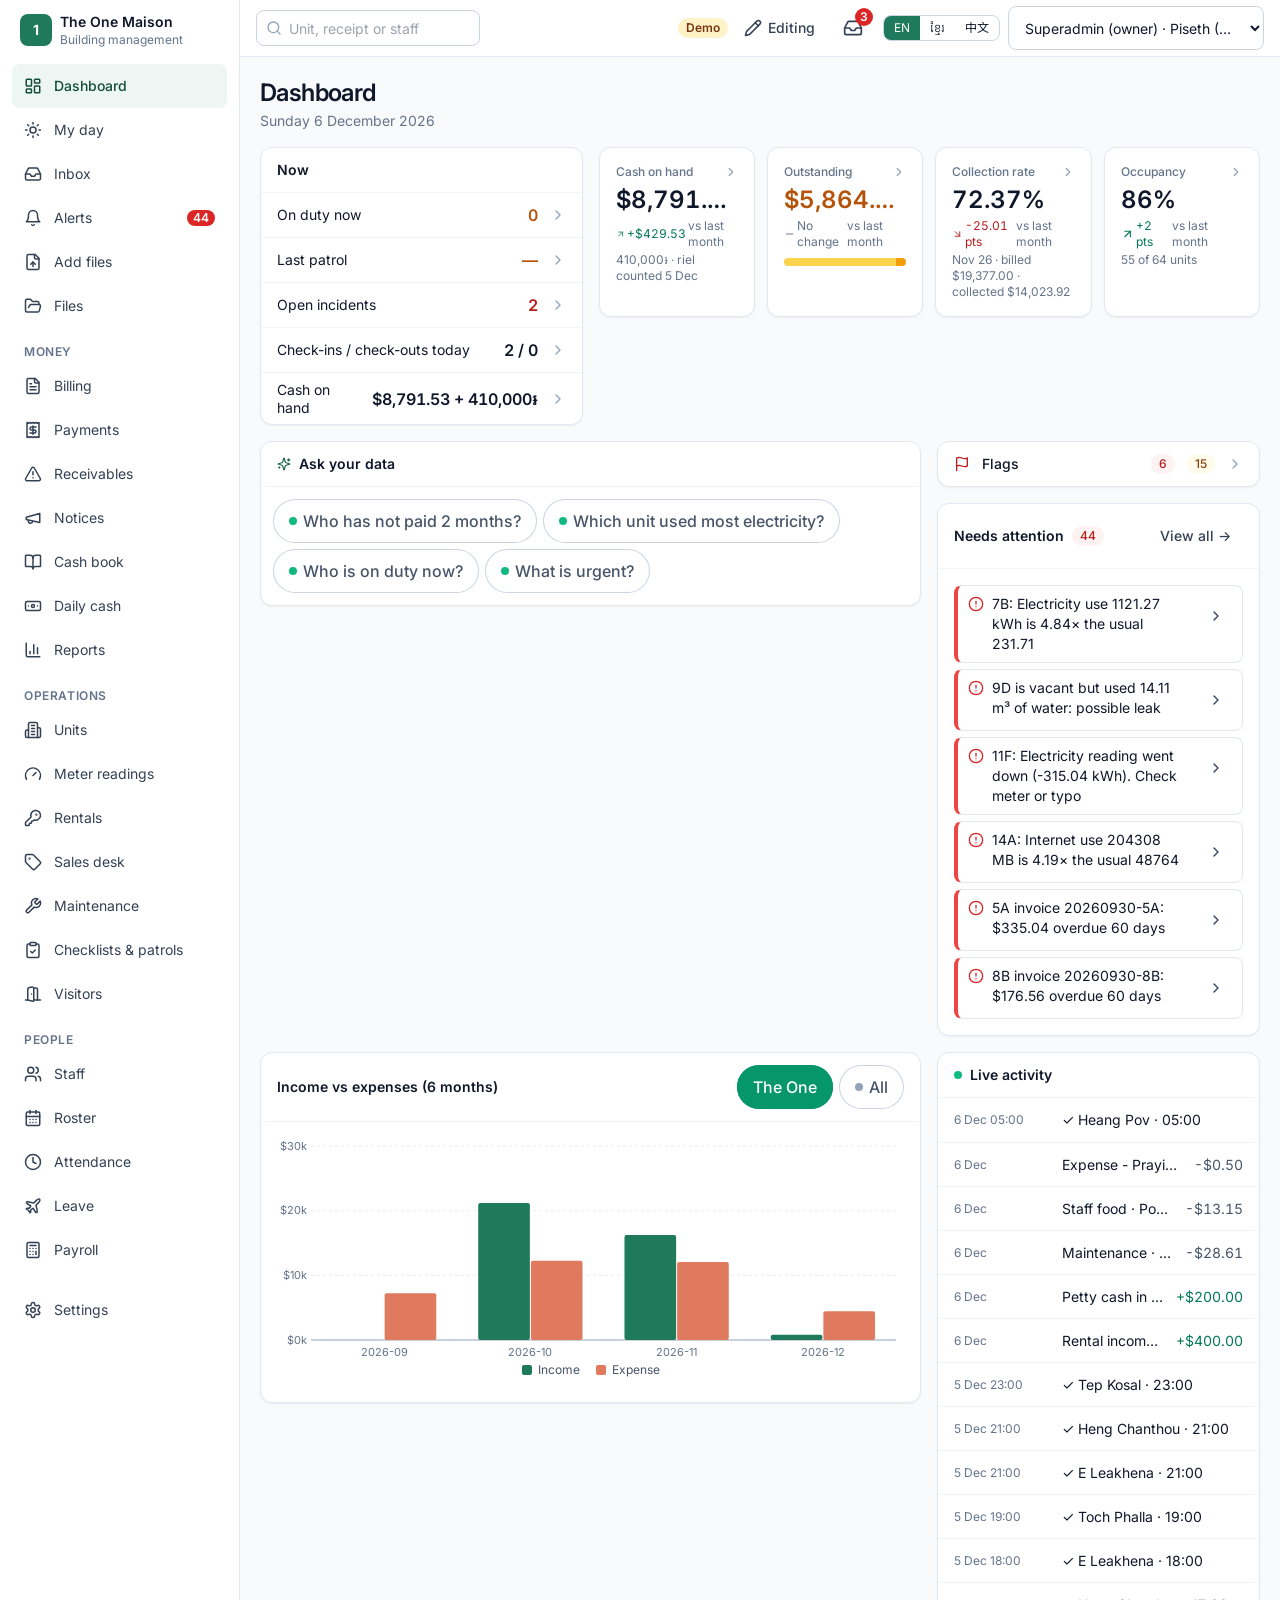
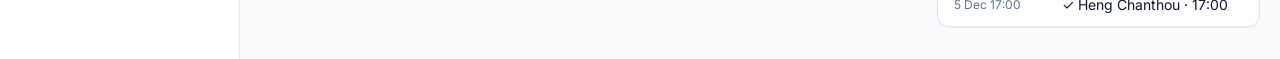
==== commit 82f41233: "Building app: Demo at the root, new Working copy at /working/ Demo: sample data for staff, now with " ====
--- a/index.html
+++ b/index.html
@@ -4,7 +4,7 @@
     <meta charset="UTF-8" />
     <meta name="viewport" content="width=device-width, initial-scale=1.0, viewport-fit=cover" />
     <meta name="theme-color" content="#1f7a5c" />
-    <title>The One Maison</title>
+    <title>The One Maison · Demo</title>
     <link rel="preconnect" href="https://fonts.googleapis.com" />
     <link rel="preconnect" href="https://fonts.gstatic.com" crossorigin />
     <!-- fonts load without blocking the first paint: the system font shows first and the brand fonts swap in -->
@@ -12,8 +12,8 @@
     <noscript><link href="https://fonts.googleapis.com/css2?family=Inter:wght@400;500;600;700&family=Kantumruy+Pro:wght@400;500;600;700&family=Noto+Sans+SC:wght@400;500;600;700&display=swap" rel="stylesheet" /></noscript>
     <link rel="manifest" href="./manifest.webmanifest" />
     <link rel="icon" href="data:image/svg+xml,%3Csvg xmlns=%27http://www.w3.org/2000/svg%27 viewBox=%270 0 32 32%27%3E%3Crect width=%2732%27 height=%2732%27 rx=%277%27 fill=%27%231f7a5c%27/%3E%3Ctext x=%2716%27 y=%2723%27 font-size=%2720%27 font-family=%27sans-serif%27 font-weight=%27700%27 fill=%27white%27 text-anchor=%27middle%27%3E1%3C/text%3E%3C/svg%3E" />
-    <script type="module" crossorigin src="./assets/index-DBgmFlM9.js"></script>
-    <link rel="stylesheet" crossorigin href="./assets/index-dmNHdfn6.css">
+    <script type="module" crossorigin src="./assets/index-Bc2cGA-G.js"></script>
+    <link rel="stylesheet" crossorigin href="./assets/index-DoL6n9OK.css">
   </head>
   <body>
     <div id="root"></div>
--- a/assets/index-DoL6n9OK.css
+++ b/assets/index-DoL6n9OK.css
@@ -0,0 +1 @@
+*,:before,:after{--tw-border-spacing-x: 0;--tw-border-spacing-y: 0;--tw-translate-x: 0;--tw-translate-y: 0;--tw-rotate: 0;--tw-skew-x: 0;--tw-skew-y: 0;--tw-scale-x: 1;--tw-scale-y: 1;--tw-pan-x: ;--tw-pan-y: ;--tw-pinch-zoom: ;--tw-scroll-snap-strictness: proximity;--tw-gradient-from-position: ;--tw-gradient-via-position: ;--tw-gradient-to-position: ;--tw-ordinal: ;--tw-slashed-zero: ;--tw-numeric-figure: ;--tw-numeric-spacing: ;--tw-numeric-fraction: ;--tw-ring-inset: ;--tw-ring-offset-width: 0px;--tw-ring-offset-color: #fff;--tw-ring-color: rgb(59 130 246 / .5);--tw-ring-offset-shadow: 0 0 #0000;--tw-ring-shadow: 0 0 #0000;--tw-shadow: 0 0 #0000;--tw-shadow-colored: 0 0 #0000;--tw-blur: ;--tw-brightness: ;--tw-contrast: ;--tw-grayscale: ;--tw-hue-rotate: ;--tw-invert: ;--tw-saturate: ;--tw-sepia: ;--tw-drop-shadow: ;--tw-backdrop-blur: ;--tw-backdrop-brightness: ;--tw-backdrop-contrast: ;--tw-backdrop-grayscale: ;--tw-backdrop-hue-rotate: ;--tw-backdrop-invert: ;--tw-backdrop-opacity: ;--tw-backdrop-saturate: ;--tw-backdrop-sepia: ;--tw-contain-size: ;--tw-contain-layout: ;--tw-contain-paint: ;--tw-contain-style: }::backdrop{--tw-border-spacing-x: 0;--tw-border-spacing-y: 0;--tw-translate-x: 0;--tw-translate-y: 0;--tw-rotate: 0;--tw-skew-x: 0;--tw-skew-y: 0;--tw-scale-x: 1;--tw-scale-y: 1;--tw-pan-x: ;--tw-pan-y: ;--tw-pinch-zoom: ;--tw-scroll-snap-strictness: proximity;--tw-gradient-from-position: ;--tw-gradient-via-position: ;--tw-gradient-to-position: ;--tw-ordinal: ;--tw-slashed-zero: ;--tw-numeric-figure: ;--tw-numeric-spacing: ;--tw-numeric-fraction: ;--tw-ring-inset: ;--tw-ring-offset-width: 0px;--tw-ring-offset-color: #fff;--tw-ring-color: rgb(59 130 246 / .5);--tw-ring-offset-shadow: 0 0 #0000;--tw-ring-shadow: 0 0 #0000;--tw-shadow: 0 0 #0000;--tw-shadow-colored: 0 0 #0000;--tw-blur: ;--tw-brightness: ;--tw-contrast: ;--tw-grayscale: ;--tw-hue-rotate: ;--tw-invert: ;--tw-saturate: ;--tw-sepia: ;--tw-drop-shadow: ;--tw-backdrop-blur: ;--tw-backdrop-brightness: ;--tw-backdrop-contrast: ;--tw-backdrop-grayscale: ;--tw-backdrop-hue-rotate: ;--tw-backdrop-invert: ;--tw-backdrop-opacity: ;--tw-backdrop-saturate: ;--tw-backdrop-sepia: ;--tw-contain-size: ;--tw-contain-layout: ;--tw-contain-paint: ;--tw-contain-style: }*,:before,:after{box-sizing:border-box;border-width:0;border-style:solid;border-color:#e5e7eb}:before,:after{--tw-content: ""}html,:host{line-height:1.5;-webkit-text-size-adjust:100%;-moz-tab-size:4;-o-tab-size:4;tab-size:4;font-family:Inter,Kantumruy Pro,Noto Sans Khmer,system-ui,sans-serif;font-feature-settings:normal;font-variation-settings:normal;-webkit-tap-highlight-color:transparent}body{margin:0;line-height:inherit}hr{height:0;color:inherit;border-top-width:1px}abbr:where([title]){-webkit-text-decoration:underline dotted;text-decoration:underline dotted}h1,h2,h3,h4,h5,h6{font-size:inherit;font-weight:inherit}a{color:inherit;text-decoration:inherit}b,strong{font-weight:bolder}code,kbd,samp,pre{font-family:ui-monospace,SFMono-Regular,Menlo,Monaco,Consolas,Liberation Mono,Courier New,monospace;font-feature-settings:normal;font-variation-settings:normal;font-size:1em}small{font-size:80%}sub,sup{font-size:75%;line-height:0;position:relative;vertical-align:baseline}sub{bottom:-.25em}sup{top:-.5em}table{text-indent:0;border-color:inherit;border-collapse:collapse}button,input,optgroup,select,textarea{font-family:inherit;font-feature-settings:inherit;font-variation-settings:inherit;font-size:100%;font-weight:inherit;line-height:inherit;letter-spacing:inherit;color:inherit;margin:0;padding:0}button,select{text-transform:none}button,input:where([type=button]),input:where([type=reset]),input:where([type=submit]){-webkit-appearance:button;background-color:transparent;background-image:none}:-moz-focusring{outline:auto}:-moz-ui-invalid{box-shadow:none}progress{vertical-align:baseline}::-webkit-inner-spin-button,::-webkit-outer-spin-button{height:auto}[type=search]{-webkit-appearance:textfield;outline-offset:-2px}::-webkit-search-decoration{-webkit-appearance:none}::-webkit-file-upload-button{-webkit-appearance:button;font:inherit}summary{display:list-item}blockquote,dl,dd,h1,h2,h3,h4,h5,h6,hr,figure,p,pre{margin:0}fieldset{margin:0;padding:0}legend{padding:0}ol,ul,menu{list-style:none;margin:0;padding:0}dialog{padding:0}textarea{resize:vertical}input::-moz-placeholder,textarea::-moz-placeholder{opacity:1;color:#9ca3af}input::placeholder,textarea::placeholder{opacity:1;color:#9ca3af}button,[role=button]{cursor:pointer}:disabled{cursor:default}img,svg,video,canvas,audio,iframe,embed,object{display:block;vertical-align:middle}img,video{max-width:100%;height:auto}[hidden]:where(:not([hidden=until-found])){display:none}.grid>*,.flex>*{min-width:0}.container{width:100%}@media (min-width: 640px){.container{max-width:640px}}@media (min-width: 768px){.container{max-width:768px}}@media (min-width: 1024px){.container{max-width:1024px}}@media (min-width: 1280px){.container{max-width:1280px}}@media (min-width: 1536px){.container{max-width:1536px}}.pointer-events-none{pointer-events:none}.visible{visibility:visible}.static{position:static}.fixed{position:fixed}.absolute{position:absolute}.relative{position:relative}.sticky{position:sticky}.inset-0{top:0;right:0;bottom:0;left:0}.inset-x-0{left:0;right:0}.inset-x-2{left:.5rem;right:.5rem}.-right-2{right:-.5rem}.-top-2{top:-.5rem}.bottom-0{bottom:0}.bottom-0\.5{bottom:.125rem}.bottom-14{bottom:3.5rem}.bottom-20{bottom:5rem}.bottom-\[max\(1rem\,env\(safe-area-inset-bottom\)\)\]{bottom:max(1rem,env(safe-area-inset-bottom))}.left-0{left:0}.left-1\/2{left:50%}.left-2\.5{left:.625rem}.left-3{left:.75rem}.right-0{right:0}.right-0\.5{right:.125rem}.right-1{right:.25rem}.right-1\/2{right:50%}.right-3{right:.75rem}.top-0{top:0}.top-0\.5{top:.125rem}.top-1{top:.25rem}.top-1\/2{top:50%}.top-14{top:3.5rem}.top-2{top:.5rem}.top-\[7px\]{top:7px}.z-10{z-index:10}.z-20{z-index:20}.z-30{z-index:30}.z-40{z-index:40}.z-50{z-index:50}.z-\[5\]{z-index:5}.z-\[60\]{z-index:60}.z-\[70\]{z-index:70}.col-span-1{grid-column:span 1 / span 1}.col-span-2{grid-column:span 2 / span 2}.col-span-3{grid-column:span 3 / span 3}.col-span-6{grid-column:span 6 / span 6}.col-start-2{grid-column-start:2}.row-span-2{grid-row:span 2 / span 2}.m-2{margin:.5rem}.-mx-1{margin-left:-.25rem;margin-right:-.25rem}.-mx-3{margin-left:-.75rem;margin-right:-.75rem}.-mx-4{margin-left:-1rem;margin-right:-1rem}.-my-1\.5{margin-top:-.375rem;margin-bottom:-.375rem}.mx-1{margin-left:.25rem;margin-right:.25rem}.mx-auto{margin-left:auto;margin-right:auto}.my-1{margin-top:.25rem;margin-bottom:.25rem}.my-3{margin-top:.75rem;margin-bottom:.75rem}.my-4{margin-top:1rem;margin-bottom:1rem}.\!mb-0{margin-bottom:0!important}.-mb-4{margin-bottom:-1rem}.-ml-1{margin-left:-.25rem}.-ml-2{margin-left:-.5rem}.-mt-0\.5{margin-top:-.125rem}.mb-0\.5{margin-bottom:.125rem}.mb-1{margin-bottom:.25rem}.mb-2{margin-bottom:.5rem}.mb-3{margin-bottom:.75rem}.mb-4{margin-bottom:1rem}.ml-1{margin-left:.25rem}.ml-auto{margin-left:auto}.mr-1{margin-right:.25rem}.mr-1\.5{margin-right:.375rem}.mt-0\.5{margin-top:.125rem}.mt-1{margin-top:.25rem}.mt-1\.5{margin-top:.375rem}.mt-10{margin-top:2.5rem}.mt-12{margin-top:3rem}.mt-2{margin-top:.5rem}.mt-3{margin-top:.75rem}.mt-4{margin-top:1rem}.mt-5{margin-top:1.25rem}.mt-6{margin-top:1.5rem}.block{display:block}.inline-block{display:inline-block}.inline{display:inline}.flex{display:flex}.inline-flex{display:inline-flex}.table{display:table}.grid{display:grid}.hidden{display:none}.aspect-\[4\/3\]{aspect-ratio:4/3}.h-0\.5{height:.125rem}.h-1\.5{height:.375rem}.h-10{height:2.5rem}.h-11{height:2.75rem}.h-12{height:3rem}.h-14{height:3.5rem}.h-16{height:4rem}.h-2{height:.5rem}.h-2\.5{height:.625rem}.h-24{height:6rem}.h-3{height:.75rem}.h-32{height:8rem}.h-4{height:1rem}.h-44{height:11rem}.h-5{height:1.25rem}.h-6{height:1.5rem}.h-7{height:1.75rem}.h-8{height:2rem}.h-9{height:2.25rem}.h-auto{height:auto}.h-full{height:100%}.max-h-40{max-height:10rem}.max-h-60{max-height:15rem}.max-h-\[50vh\]{max-height:50vh}.max-h-\[80\%\]{max-height:80%}.max-h-\[92vh\]{max-height:92vh}.max-h-full{max-height:100%}.\!min-h-\[2\.75rem\]{min-height:2.75rem!important}.min-h-0{min-height:0px}.min-h-\[140px\]{min-height:140px}.min-h-\[14rem\]{min-height:14rem}.min-h-\[16rem\]{min-height:16rem}.min-h-\[2\.25rem\]{min-height:2.25rem}.min-h-\[2\.5rem\]{min-height:2.5rem}.min-h-\[2\.75rem\]{min-height:2.75rem}.min-h-\[32px\]{min-height:32px}.min-h-\[36px\]{min-height:36px}.min-h-\[40px\]{min-height:40px}.min-h-\[44px\]{min-height:44px}.min-h-\[48px\]{min-height:48px}.min-h-\[5\.5rem\]{min-height:5.5rem}.min-h-\[56px\]{min-height:56px}.min-h-\[6\.5rem\]{min-height:6.5rem}.min-h-\[60px\]{min-height:60px}.min-h-full{min-height:100%}.min-h-screen{min-height:100vh}.\!w-28{width:7rem!important}.\!w-auto{width:auto!important}.w-1\.5{width:.375rem}.w-10{width:2.5rem}.w-11{width:2.75rem}.w-12{width:3rem}.w-14{width:3.5rem}.w-16{width:4rem}.w-2{width:.5rem}.w-2\.5{width:.625rem}.w-20{width:5rem}.w-24{width:6rem}.w-28{width:7rem}.w-3{width:.75rem}.w-32{width:8rem}.w-4{width:1rem}.w-40{width:10rem}.w-44{width:11rem}.w-5{width:1.25rem}.w-56{width:14rem}.w-6{width:1.5rem}.w-60{width:15rem}.w-64{width:16rem}.w-7{width:1.75rem}.w-72{width:18rem}.w-8{width:2rem}.w-9{width:2.25rem}.w-\[calc\(100\%-2rem\)\]{width:calc(100% - 2rem)}.w-auto{width:auto}.w-full{width:100%}.w-px{width:1px}.min-w-0{min-width:0px}.min-w-\[1\.9rem\]{min-width:1.9rem}.min-w-\[140px\]{min-width:140px}.min-w-\[14rem\]{min-width:14rem}.min-w-\[16rem\]{min-width:16rem}.min-w-\[18px\]{min-width:18px}.min-w-\[2\.1rem\]{min-width:2.1rem}.min-w-\[2\.25rem\]{min-width:2.25rem}.min-w-\[2\.5rem\]{min-width:2.5rem}.min-w-\[2\.75rem\]{min-width:2.75rem}.min-w-\[26px\]{min-width:26px}.min-w-\[3\.5rem\]{min-width:3.5rem}.min-w-\[38px\]{min-width:38px}.min-w-\[3rem\]{min-width:3rem}.min-w-\[44px\]{min-width:44px}.min-w-\[6\.5rem\]{min-width:6.5rem}.min-w-\[8\.5rem\]{min-width:8.5rem}.min-w-\[8rem\]{min-width:8rem}.min-w-full{min-width:100%}.max-w-2xl{max-width:42rem}.max-w-3xl{max-width:48rem}.max-w-7xl{max-width:80rem}.max-w-\[100vw\]{max-width:100vw}.max-w-\[12rem\]{max-width:12rem}.max-w-\[14rem\]{max-width:14rem}.max-w-\[16rem\]{max-width:16rem}.max-w-\[180px\]{max-width:180px}.max-w-\[18rem\]{max-width:18rem}.max-w-\[210mm\]{max-width:210mm}.max-w-\[22rem\]{max-width:22rem}.max-w-\[28rem\]{max-width:28rem}.max-w-\[40vw\]{max-width:40vw}.max-w-\[45\%\]{max-width:45%}.max-w-\[55\%\]{max-width:55%}.max-w-\[60\%\]{max-width:60%}.max-w-\[8\.5rem\]{max-width:8.5rem}.max-w-\[816px\]{max-width:816px}.max-w-\[85\%\]{max-width:85%}.max-w-\[8rem\]{max-width:8rem}.max-w-\[90\%\]{max-width:90%}.max-w-\[92vw\]{max-width:92vw}.max-w-\[9rem\]{max-width:9rem}.max-w-full{max-width:100%}.max-w-md{max-width:28rem}.max-w-none{max-width:none}.max-w-sm{max-width:24rem}.max-w-xl{max-width:36rem}.max-w-xs{max-width:20rem}.flex-1{flex:1 1 0%}.shrink{flex-shrink:1}.shrink-0{flex-shrink:0}.border-collapse{border-collapse:collapse}.border-separate{border-collapse:separate}.border-spacing-0{--tw-border-spacing-x: 0px;--tw-border-spacing-y: 0px;border-spacing:var(--tw-border-spacing-x) var(--tw-border-spacing-y)}.origin-center{transform-origin:center}.-translate-x-1\/2{--tw-translate-x: -50%;transform:translate(var(--tw-translate-x),var(--tw-translate-y)) rotate(var(--tw-rotate)) skew(var(--tw-skew-x)) skewY(var(--tw-skew-y)) scaleX(var(--tw-scale-x)) scaleY(var(--tw-scale-y))}.-translate-y-1\/2{--tw-translate-y: -50%;transform:translate(var(--tw-translate-x),var(--tw-translate-y)) rotate(var(--tw-rotate)) skew(var(--tw-skew-x)) skewY(var(--tw-skew-y)) scaleX(var(--tw-scale-x)) scaleY(var(--tw-scale-y))}.rotate-180{--tw-rotate: 180deg;transform:translate(var(--tw-translate-x),var(--tw-translate-y)) rotate(var(--tw-rotate)) skew(var(--tw-skew-x)) skewY(var(--tw-skew-y)) scaleX(var(--tw-scale-x)) scaleY(var(--tw-scale-y))}.rotate-90{--tw-rotate: 90deg;transform:translate(var(--tw-translate-x),var(--tw-translate-y)) rotate(var(--tw-rotate)) skew(var(--tw-skew-x)) skewY(var(--tw-skew-y)) scaleX(var(--tw-scale-x)) scaleY(var(--tw-scale-y))}.scale-90{--tw-scale-x: .9;--tw-scale-y: .9;transform:translate(var(--tw-translate-x),var(--tw-translate-y)) rotate(var(--tw-rotate)) skew(var(--tw-skew-x)) skewY(var(--tw-skew-y)) scaleX(var(--tw-scale-x)) scaleY(var(--tw-scale-y))}.transform{transform:translate(var(--tw-translate-x),var(--tw-translate-y)) rotate(var(--tw-rotate)) skew(var(--tw-skew-x)) skewY(var(--tw-skew-y)) scaleX(var(--tw-scale-x)) scaleY(var(--tw-scale-y))}@keyframes pulse{50%{opacity:.5}}.animate-pulse{animation:pulse 2s cubic-bezier(.4,0,.6,1) infinite}@keyframes spin{to{transform:rotate(360deg)}}.animate-spin{animation:spin 1s linear infinite}.cursor-pointer{cursor:pointer}.touch-none{touch-action:none}.select-none{-webkit-user-select:none;-moz-user-select:none;user-select:none}.select-all{-webkit-user-select:all;-moz-user-select:all;user-select:all}.resize-none{resize:none}.list-inside{list-style-position:inside}.list-disc{list-style-type:disc}.break-inside-avoid{-moz-column-break-inside:avoid;break-inside:avoid}.grid-cols-2{grid-template-columns:repeat(2,minmax(0,1fr))}.grid-cols-3{grid-template-columns:repeat(3,minmax(0,1fr))}.grid-cols-4{grid-template-columns:repeat(4,minmax(0,1fr))}.grid-cols-5{grid-template-columns:repeat(5,minmax(0,1fr))}.grid-cols-6{grid-template-columns:repeat(6,minmax(0,1fr))}.grid-cols-7{grid-template-columns:repeat(7,minmax(0,1fr))}.grid-cols-\[4\.5rem_1fr\]{grid-template-columns:4.5rem 1fr}.grid-cols-\[4\.5rem_1fr_auto\]{grid-template-columns:4.5rem 1fr auto}.grid-cols-\[4rem_1fr_6rem\]{grid-template-columns:4rem 1fr 6rem}.grid-cols-\[5rem_1fr_7rem\]{grid-template-columns:5rem 1fr 7rem}.flex-col{flex-direction:column}.flex-wrap{flex-wrap:wrap}.flex-nowrap{flex-wrap:nowrap}.place-items-center{place-items:center}.items-start{align-items:flex-start}.items-end{align-items:flex-end}.items-center{align-items:center}.items-baseline{align-items:baseline}.items-stretch{align-items:stretch}.justify-start{justify-content:flex-start}.justify-end{justify-content:flex-end}.justify-center{justify-content:center}.justify-between{justify-content:space-between}.gap-0\.5{gap:.125rem}.gap-1{gap:.25rem}.gap-1\.5{gap:.375rem}.gap-2{gap:.5rem}.gap-2\.5{gap:.625rem}.gap-3{gap:.75rem}.gap-4{gap:1rem}.gap-6{gap:1.5rem}.gap-8{gap:2rem}.gap-x-1{-moz-column-gap:.25rem;column-gap:.25rem}.gap-x-2{-moz-column-gap:.5rem;column-gap:.5rem}.gap-x-3{-moz-column-gap:.75rem;column-gap:.75rem}.gap-x-4{-moz-column-gap:1rem;column-gap:1rem}.gap-y-0\.5{row-gap:.125rem}.gap-y-1{row-gap:.25rem}.gap-y-2{row-gap:.5rem}.gap-y-3{row-gap:.75rem}.space-y-0\.5>:not([hidden])~:not([hidden]){--tw-space-y-reverse: 0;margin-top:calc(.125rem * calc(1 - var(--tw-space-y-reverse)));margin-bottom:calc(.125rem * var(--tw-space-y-reverse))}.space-y-1>:not([hidden])~:not([hidden]){--tw-space-y-reverse: 0;margin-top:calc(.25rem * calc(1 - var(--tw-space-y-reverse)));margin-bottom:calc(.25rem * var(--tw-space-y-reverse))}.space-y-1\.5>:not([hidden])~:not([hidden]){--tw-space-y-reverse: 0;margin-top:calc(.375rem * calc(1 - var(--tw-space-y-reverse)));margin-bottom:calc(.375rem * var(--tw-space-y-reverse))}.space-y-2>:not([hidden])~:not([hidden]){--tw-space-y-reverse: 0;margin-top:calc(.5rem * calc(1 - var(--tw-space-y-reverse)));margin-bottom:calc(.5rem * var(--tw-space-y-reverse))}.space-y-3>:not([hidden])~:not([hidden]){--tw-space-y-reverse: 0;margin-top:calc(.75rem * calc(1 - var(--tw-space-y-reverse)));margin-bottom:calc(.75rem * var(--tw-space-y-reverse))}.space-y-4>:not([hidden])~:not([hidden]){--tw-space-y-reverse: 0;margin-top:calc(1rem * calc(1 - var(--tw-space-y-reverse)));margin-bottom:calc(1rem * var(--tw-space-y-reverse))}.space-y-6>:not([hidden])~:not([hidden]){--tw-space-y-reverse: 0;margin-top:calc(1.5rem * calc(1 - var(--tw-space-y-reverse)));margin-bottom:calc(1.5rem * var(--tw-space-y-reverse))}.divide-y>:not([hidden])~:not([hidden]){--tw-divide-y-reverse: 0;border-top-width:calc(1px * calc(1 - var(--tw-divide-y-reverse)));border-bottom-width:calc(1px * var(--tw-divide-y-reverse))}.divide-slate-100>:not([hidden])~:not([hidden]){--tw-divide-opacity: 1;border-color:rgb(241 245 249 / var(--tw-divide-opacity))}.divide-slate-200>:not([hidden])~:not([hidden]){--tw-divide-opacity: 1;border-color:rgb(226 232 240 / var(--tw-divide-opacity))}.self-end{align-self:flex-end}.self-center{align-self:center}.overflow-auto{overflow:auto}.overflow-hidden{overflow:hidden}.overflow-x-auto{overflow-x:auto}.overscroll-contain{overscroll-behavior:contain}.truncate{overflow:hidden;text-overflow:ellipsis;white-space:nowrap}.whitespace-normal{white-space:normal}.whitespace-nowrap{white-space:nowrap}.whitespace-pre-wrap{white-space:pre-wrap}.break-words{overflow-wrap:break-word}.\!rounded-full{border-radius:9999px!important}.rounded{border-radius:.25rem}.rounded-2xl{border-radius:1rem}.rounded-3xl{border-radius:1.5rem}.rounded-full{border-radius:9999px}.rounded-lg{border-radius:.5rem}.rounded-md{border-radius:.375rem}.rounded-sm{border-radius:.125rem}.rounded-xl{border-radius:.75rem}.rounded-t-2xl{border-top-left-radius:1rem;border-top-right-radius:1rem}.rounded-t-none{border-top-left-radius:0;border-top-right-radius:0}.rounded-bl-sm{border-bottom-left-radius:.125rem}.rounded-br-sm{border-bottom-right-radius:.125rem}.\!border-0{border-width:0px!important}.border{border-width:1px}.border-2{border-width:2px}.border-b{border-bottom-width:1px}.border-b-2{border-bottom-width:2px}.border-l{border-left-width:1px}.border-l-4{border-left-width:4px}.border-r{border-right-width:1px}.border-t{border-top-width:1px}.border-t-0{border-top-width:0px}.border-t-2{border-top-width:2px}.border-dashed{border-style:dashed}.border-amber-200{--tw-border-opacity: 1;border-color:rgb(253 230 138 / var(--tw-border-opacity))}.border-amber-300{--tw-border-opacity: 1;border-color:rgb(252 211 77 / var(--tw-border-opacity))}.border-brand-200{--tw-border-opacity: 1;border-color:rgb(180 217 203 / var(--tw-border-opacity))}.border-brand-300{--tw-border-opacity: 1;border-color:rgb(134 194 173 / var(--tw-border-opacity))}.border-brand-400{--tw-border-opacity: 1;border-color:rgb(79 163 134 / var(--tw-border-opacity))}.border-brand-500{--tw-border-opacity: 1;border-color:rgb(31 122 92 / var(--tw-border-opacity))}.border-emerald-300{--tw-border-opacity: 1;border-color:rgb(110 231 183 / var(--tw-border-opacity))}.border-emerald-500{--tw-border-opacity: 1;border-color:rgb(16 185 129 / var(--tw-border-opacity))}.border-red-300{--tw-border-opacity: 1;border-color:rgb(252 165 165 / var(--tw-border-opacity))}.border-red-500{--tw-border-opacity: 1;border-color:rgb(239 68 68 / var(--tw-border-opacity))}.border-red-600{--tw-border-opacity: 1;border-color:rgb(220 38 38 / var(--tw-border-opacity))}.border-rose-300{--tw-border-opacity: 1;border-color:rgb(253 164 175 / var(--tw-border-opacity))}.border-sky-200{--tw-border-opacity: 1;border-color:rgb(186 230 253 / var(--tw-border-opacity))}.border-sky-300{--tw-border-opacity: 1;border-color:rgb(125 211 252 / var(--tw-border-opacity))}.border-slate-100{--tw-border-opacity: 1;border-color:rgb(241 245 249 / var(--tw-border-opacity))}.border-slate-200{--tw-border-opacity: 1;border-color:rgb(226 232 240 / var(--tw-border-opacity))}.border-slate-300{--tw-border-opacity: 1;border-color:rgb(203 213 225 / var(--tw-border-opacity))}.border-slate-400{--tw-border-opacity: 1;border-color:rgb(148 163 184 / var(--tw-border-opacity))}.border-slate-800{--tw-border-opacity: 1;border-color:rgb(30 41 59 / var(--tw-border-opacity))}.border-violet-300{--tw-border-opacity: 1;border-color:rgb(196 181 253 / var(--tw-border-opacity))}.border-l-amber-500{--tw-border-opacity: 1;border-left-color:rgb(245 158 11 / var(--tw-border-opacity))}.border-l-red-500{--tw-border-opacity: 1;border-left-color:rgb(239 68 68 / var(--tw-border-opacity))}.border-l-sky-500{--tw-border-opacity: 1;border-left-color:rgb(14 165 233 / var(--tw-border-opacity))}.bg-amber-100{--tw-bg-opacity: 1;background-color:rgb(254 243 199 / var(--tw-bg-opacity))}.bg-amber-300{--tw-bg-opacity: 1;background-color:rgb(252 211 77 / var(--tw-bg-opacity))}.bg-amber-400{--tw-bg-opacity: 1;background-color:rgb(251 191 36 / var(--tw-bg-opacity))}.bg-amber-50{--tw-bg-opacity: 1;background-color:rgb(255 251 235 / var(--tw-bg-opacity))}.bg-amber-500{--tw-bg-opacity: 1;background-color:rgb(245 158 11 / var(--tw-bg-opacity))}.bg-black{--tw-bg-opacity: 1;background-color:rgb(0 0 0 / var(--tw-bg-opacity))}.bg-black\/40{background-color:#0006}.bg-black\/60{background-color:#0009}.bg-brand-50{--tw-bg-opacity: 1;background-color:rgb(238 246 243 / var(--tw-bg-opacity))}.bg-brand-50\/60{background-color:#eef6f399}.bg-brand-50\/70{background-color:#eef6f3b3}.bg-brand-500{--tw-bg-opacity: 1;background-color:rgb(31 122 92 / var(--tw-bg-opacity))}.bg-emerald-100{--tw-bg-opacity: 1;background-color:rgb(209 250 229 / var(--tw-bg-opacity))}.bg-emerald-50{--tw-bg-opacity: 1;background-color:rgb(236 253 245 / var(--tw-bg-opacity))}.bg-emerald-500{--tw-bg-opacity: 1;background-color:rgb(16 185 129 / var(--tw-bg-opacity))}.bg-emerald-600{--tw-bg-opacity: 1;background-color:rgb(5 150 105 / var(--tw-bg-opacity))}.bg-indigo-100{--tw-bg-opacity: 1;background-color:rgb(224 231 255 / var(--tw-bg-opacity))}.bg-orange-100{--tw-bg-opacity: 1;background-color:rgb(255 237 213 / var(--tw-bg-opacity))}.bg-orange-400{--tw-bg-opacity: 1;background-color:rgb(251 146 60 / var(--tw-bg-opacity))}.bg-orange-500{--tw-bg-opacity: 1;background-color:rgb(249 115 22 / var(--tw-bg-opacity))}.bg-pink-50{--tw-bg-opacity: 1;background-color:rgb(253 242 248 / var(--tw-bg-opacity))}.bg-red-100{--tw-bg-opacity: 1;background-color:rgb(254 226 226 / var(--tw-bg-opacity))}.bg-red-50{--tw-bg-opacity: 1;background-color:rgb(254 242 242 / var(--tw-bg-opacity))}.bg-red-500{--tw-bg-opacity: 1;background-color:rgb(239 68 68 / var(--tw-bg-opacity))}.bg-red-600{--tw-bg-opacity: 1;background-color:rgb(220 38 38 / var(--tw-bg-opacity))}.bg-red-600\/90{background-color:#dc2626e6}.bg-red-700{--tw-bg-opacity: 1;background-color:rgb(185 28 28 / var(--tw-bg-opacity))}.bg-rose-400{--tw-bg-opacity: 1;background-color:rgb(251 113 133 / var(--tw-bg-opacity))}.bg-rose-50{--tw-bg-opacity: 1;background-color:rgb(255 241 242 / var(--tw-bg-opacity))}.bg-rose-500{--tw-bg-opacity: 1;background-color:rgb(244 63 94 / var(--tw-bg-opacity))}.bg-sky-100{--tw-bg-opacity: 1;background-color:rgb(224 242 254 / var(--tw-bg-opacity))}.bg-sky-400{--tw-bg-opacity: 1;background-color:rgb(56 189 248 / var(--tw-bg-opacity))}.bg-sky-50{--tw-bg-opacity: 1;background-color:rgb(240 249 255 / var(--tw-bg-opacity))}.bg-sky-500{--tw-bg-opacity: 1;background-color:rgb(14 165 233 / var(--tw-bg-opacity))}.bg-sky-600{--tw-bg-opacity: 1;background-color:rgb(2 132 199 / var(--tw-bg-opacity))}.bg-slate-100{--tw-bg-opacity: 1;background-color:rgb(241 245 249 / var(--tw-bg-opacity))}.bg-slate-200{--tw-bg-opacity: 1;background-color:rgb(226 232 240 / var(--tw-bg-opacity))}.bg-slate-300{--tw-bg-opacity: 1;background-color:rgb(203 213 225 / var(--tw-bg-opacity))}.bg-slate-400{--tw-bg-opacity: 1;background-color:rgb(148 163 184 / var(--tw-bg-opacity))}.bg-slate-50{--tw-bg-opacity: 1;background-color:rgb(248 250 252 / var(--tw-bg-opacity))}.bg-slate-600{--tw-bg-opacity: 1;background-color:rgb(71 85 105 / var(--tw-bg-opacity))}.bg-slate-800{--tw-bg-opacity: 1;background-color:rgb(30 41 59 / var(--tw-bg-opacity))}.bg-slate-900{--tw-bg-opacity: 1;background-color:rgb(15 23 42 / var(--tw-bg-opacity))}.bg-teal-100{--tw-bg-opacity: 1;background-color:rgb(204 251 241 / var(--tw-bg-opacity))}.bg-teal-50{--tw-bg-opacity: 1;background-color:rgb(240 253 250 / var(--tw-bg-opacity))}.bg-transparent{background-color:transparent}.bg-violet-50{--tw-bg-opacity: 1;background-color:rgb(245 243 255 / var(--tw-bg-opacity))}.bg-violet-500{--tw-bg-opacity: 1;background-color:rgb(139 92 246 / var(--tw-bg-opacity))}.bg-violet-600{--tw-bg-opacity: 1;background-color:rgb(124 58 237 / var(--tw-bg-opacity))}.bg-white{--tw-bg-opacity: 1;background-color:rgb(255 255 255 / var(--tw-bg-opacity))}.bg-white\/15{background-color:#ffffff26}.bg-white\/60{background-color:#fff9}.bg-white\/75{background-color:#ffffffbf}.bg-white\/90{background-color:#ffffffe6}.bg-white\/95{background-color:#fffffff2}.object-contain{-o-object-fit:contain;object-fit:contain}.object-cover{-o-object-fit:cover;object-fit:cover}.\!p-0{padding:0!important}.p-0{padding:0}.p-0\.5{padding:.125rem}.p-1{padding:.25rem}.p-2{padding:.5rem}.p-2\.5{padding:.625rem}.p-3{padding:.75rem}.p-4{padding:1rem}.p-6{padding:1.5rem}.p-8{padding:2rem}.\!px-0{padding-left:0!important;padding-right:0!important}.\!px-2{padding-left:.5rem!important;padding-right:.5rem!important}.\!px-2\.5{padding-left:.625rem!important;padding-right:.625rem!important}.\!px-3{padding-left:.75rem!important;padding-right:.75rem!important}.\!px-4{padding-left:1rem!important;padding-right:1rem!important}.\!py-1{padding-top:.25rem!important;padding-bottom:.25rem!important}.\!py-1\.5{padding-top:.375rem!important;padding-bottom:.375rem!important}.\!py-2{padding-top:.5rem!important;padding-bottom:.5rem!important}.\!py-3{padding-top:.75rem!important;padding-bottom:.75rem!important}.px-0{padding-left:0;padding-right:0}.px-0\.5{padding-left:.125rem;padding-right:.125rem}.px-1{padding-left:.25rem;padding-right:.25rem}.px-1\.5{padding-left:.375rem;padding-right:.375rem}.px-2{padding-left:.5rem;padding-right:.5rem}.px-2\.5{padding-left:.625rem;padding-right:.625rem}.px-3{padding-left:.75rem;padding-right:.75rem}.px-3\.5{padding-left:.875rem;padding-right:.875rem}.px-4{padding-left:1rem;padding-right:1rem}.px-5{padding-left:1.25rem;padding-right:1.25rem}.px-6{padding-left:1.5rem;padding-right:1.5rem}.px-8{padding-left:2rem;padding-right:2rem}.py-0\.5{padding-top:.125rem;padding-bottom:.125rem}.py-1{padding-top:.25rem;padding-bottom:.25rem}.py-1\.5{padding-top:.375rem;padding-bottom:.375rem}.py-10{padding-top:2.5rem;padding-bottom:2.5rem}.py-12{padding-top:3rem;padding-bottom:3rem}.py-2{padding-top:.5rem;padding-bottom:.5rem}.py-2\.5{padding-top:.625rem;padding-bottom:.625rem}.py-3{padding-top:.75rem;padding-bottom:.75rem}.py-5{padding-top:1.25rem;padding-bottom:1.25rem}.py-6{padding-top:1.5rem;padding-bottom:1.5rem}.py-8{padding-top:2rem;padding-bottom:2rem}.\!pl-8{padding-left:2rem!important}.\!pl-9{padding-left:2.25rem!important}.pb-1{padding-bottom:.25rem}.pb-1\.5{padding-bottom:.375rem}.pb-2{padding-bottom:.5rem}.pb-24{padding-bottom:6rem}.pb-28{padding-bottom:7rem}.pb-3{padding-bottom:.75rem}.pb-4{padding-bottom:1rem}.pb-\[env\(safe-area-inset-bottom\)\]{padding-bottom:env(safe-area-inset-bottom)}.pb-\[max\(0\.375rem\,env\(safe-area-inset-bottom\)\)\]{padding-bottom:max(.375rem,env(safe-area-inset-bottom))}.pl-10{padding-left:2.5rem}.pl-2{padding-left:.5rem}.pl-2\.5{padding-left:.625rem}.pl-3{padding-left:.75rem}.pl-4{padding-left:1rem}.pl-5{padding-left:1.25rem}.pl-6{padding-left:1.5rem}.pl-9{padding-left:2.25rem}.pr-0\.5{padding-right:.125rem}.pr-1{padding-right:.25rem}.pr-2{padding-right:.5rem}.pt-1{padding-top:.25rem}.pt-2{padding-top:.5rem}.pt-3{padding-top:.75rem}.pt-\[max\(0\.375rem\,env\(safe-area-inset-top\)\)\]{padding-top:max(.375rem,env(safe-area-inset-top))}.text-left{text-align:left}.text-center{text-align:center}.text-right{text-align:right}.text-justify{text-align:justify}.align-top{vertical-align:top}.align-middle{vertical-align:middle}.font-khmer{font-family:Kantumruy Pro,Noto Sans Khmer,sans-serif}.font-mono{font-family:ui-monospace,SFMono-Regular,Menlo,Monaco,Consolas,Liberation Mono,Courier New,monospace}.\!text-lg{font-size:1.125rem!important;line-height:1.75rem!important}.text-2xl{font-size:1.5rem;line-height:2rem}.text-3xl{font-size:1.875rem;line-height:2.25rem}.text-\[10px\]{font-size:10px}.text-\[11px\]{font-size:11px}.text-\[15px\]{font-size:15px}.text-base{font-size:1rem;line-height:1.5rem}.text-lg{font-size:1.125rem;line-height:1.75rem}.text-sm{font-size:.875rem;line-height:1.25rem}.text-xl{font-size:1.25rem;line-height:1.75rem}.text-xs{font-size:.75rem;line-height:1rem}.font-bold{font-weight:700}.font-medium{font-weight:500}.font-normal{font-weight:400}.font-semibold{font-weight:600}.uppercase{text-transform:uppercase}.lowercase{text-transform:lowercase}.italic{font-style:italic}.tabular-nums{--tw-numeric-spacing: tabular-nums;font-variant-numeric:var(--tw-ordinal) var(--tw-slashed-zero) var(--tw-numeric-figure) var(--tw-numeric-spacing) var(--tw-numeric-fraction)}.leading-4{line-height:1rem}.leading-\[18px\]{line-height:18px}.leading-none{line-height:1}.leading-relaxed{line-height:1.625}.leading-snug{line-height:1.375}.leading-tight{line-height:1.25}.tracking-tight{letter-spacing:-.025em}.tracking-wide{letter-spacing:.025em}.tracking-wider{letter-spacing:.05em}.text-amber-500{--tw-text-opacity: 1;color:rgb(245 158 11 / var(--tw-text-opacity))}.text-amber-600{--tw-text-opacity: 1;color:rgb(217 119 6 / var(--tw-text-opacity))}.text-amber-700{--tw-text-opacity: 1;color:rgb(180 83 9 / var(--tw-text-opacity))}.text-amber-800{--tw-text-opacity: 1;color:rgb(146 64 14 / var(--tw-text-opacity))}.text-amber-900{--tw-text-opacity: 1;color:rgb(120 53 15 / var(--tw-text-opacity))}.text-brand-500{--tw-text-opacity: 1;color:rgb(31 122 92 / var(--tw-text-opacity))}.text-brand-600{--tw-text-opacity: 1;color:rgb(24 99 74 / var(--tw-text-opacity))}.text-brand-700{--tw-text-opacity: 1;color:rgb(18 77 58 / var(--tw-text-opacity))}.text-brand-800{--tw-text-opacity: 1;color:rgb(14 59 44 / var(--tw-text-opacity))}.text-emerald-400{--tw-text-opacity: 1;color:rgb(52 211 153 / var(--tw-text-opacity))}.text-emerald-600{--tw-text-opacity: 1;color:rgb(5 150 105 / var(--tw-text-opacity))}.text-emerald-700{--tw-text-opacity: 1;color:rgb(4 120 87 / var(--tw-text-opacity))}.text-emerald-800{--tw-text-opacity: 1;color:rgb(6 95 70 / var(--tw-text-opacity))}.text-emerald-900{--tw-text-opacity: 1;color:rgb(6 78 59 / var(--tw-text-opacity))}.text-indigo-700{--tw-text-opacity: 1;color:rgb(67 56 202 / var(--tw-text-opacity))}.text-orange-800{--tw-text-opacity: 1;color:rgb(154 52 18 / var(--tw-text-opacity))}.text-pink-700{--tw-text-opacity: 1;color:rgb(190 24 93 / var(--tw-text-opacity))}.text-red-400{--tw-text-opacity: 1;color:rgb(248 113 113 / var(--tw-text-opacity))}.text-red-500{--tw-text-opacity: 1;color:rgb(239 68 68 / var(--tw-text-opacity))}.text-red-600{--tw-text-opacity: 1;color:rgb(220 38 38 / var(--tw-text-opacity))}.text-red-700{--tw-text-opacity: 1;color:rgb(185 28 28 / var(--tw-text-opacity))}.text-red-800{--tw-text-opacity: 1;color:rgb(153 27 27 / var(--tw-text-opacity))}.text-rose-900{--tw-text-opacity: 1;color:rgb(136 19 55 / var(--tw-text-opacity))}.text-sky-600{--tw-text-opacity: 1;color:rgb(2 132 199 / var(--tw-text-opacity))}.text-sky-700{--tw-text-opacity: 1;color:rgb(3 105 161 / var(--tw-text-opacity))}.text-sky-800{--tw-text-opacity: 1;color:rgb(7 89 133 / var(--tw-text-opacity))}.text-sky-900{--tw-text-opacity: 1;color:rgb(12 74 110 / var(--tw-text-opacity))}.text-slate-300{--tw-text-opacity: 1;color:rgb(203 213 225 / var(--tw-text-opacity))}.text-slate-400{--tw-text-opacity: 1;color:rgb(148 163 184 / var(--tw-text-opacity))}.text-slate-500{--tw-text-opacity: 1;color:rgb(100 116 139 / var(--tw-text-opacity))}.text-slate-600{--tw-text-opacity: 1;color:rgb(71 85 105 / var(--tw-text-opacity))}.text-slate-700{--tw-text-opacity: 1;color:rgb(51 65 85 / var(--tw-text-opacity))}.text-slate-800{--tw-text-opacity: 1;color:rgb(30 41 59 / var(--tw-text-opacity))}.text-slate-900{--tw-text-opacity: 1;color:rgb(15 23 42 / var(--tw-text-opacity))}.text-teal-700{--tw-text-opacity: 1;color:rgb(15 118 110 / var(--tw-text-opacity))}.text-transparent{color:transparent}.text-violet-500{--tw-text-opacity: 1;color:rgb(139 92 246 / var(--tw-text-opacity))}.text-violet-700{--tw-text-opacity: 1;color:rgb(109 40 217 / var(--tw-text-opacity))}.text-violet-900{--tw-text-opacity: 1;color:rgb(76 29 149 / var(--tw-text-opacity))}.text-white{--tw-text-opacity: 1;color:rgb(255 255 255 / var(--tw-text-opacity))}.text-white\/60{color:#fff9}.text-white\/70{color:#ffffffb3}.text-white\/80{color:#fffc}.underline{text-decoration-line:underline}.line-through{text-decoration-line:line-through}.decoration-slate-300{text-decoration-color:#cbd5e1}.decoration-slate-400{text-decoration-color:#94a3b8}.opacity-0{opacity:0}.opacity-25{opacity:.25}.opacity-60{opacity:.6}.opacity-70{opacity:.7}.opacity-80{opacity:.8}.shadow{--tw-shadow: 0 1px 3px 0 rgb(0 0 0 / .1), 0 1px 2px -1px rgb(0 0 0 / .1);--tw-shadow-colored: 0 1px 3px 0 var(--tw-shadow-color), 0 1px 2px -1px var(--tw-shadow-color);box-shadow:var(--tw-ring-offset-shadow, 0 0 #0000),var(--tw-ring-shadow, 0 0 #0000),var(--tw-shadow)}.shadow-lg{--tw-shadow: 0 10px 15px -3px rgb(0 0 0 / .1), 0 4px 6px -4px rgb(0 0 0 / .1);--tw-shadow-colored: 0 10px 15px -3px var(--tw-shadow-color), 0 4px 6px -4px var(--tw-shadow-color);box-shadow:var(--tw-ring-offset-shadow, 0 0 #0000),var(--tw-ring-shadow, 0 0 #0000),var(--tw-shadow)}.shadow-md{--tw-shadow: 0 4px 6px -1px rgb(0 0 0 / .1), 0 2px 4px -2px rgb(0 0 0 / .1);--tw-shadow-colored: 0 4px 6px -1px var(--tw-shadow-color), 0 2px 4px -2px var(--tw-shadow-color);box-shadow:var(--tw-ring-offset-shadow, 0 0 #0000),var(--tw-ring-shadow, 0 0 #0000),var(--tw-shadow)}.shadow-sm{--tw-shadow: 0 1px 2px 0 rgb(0 0 0 / .05);--tw-shadow-colored: 0 1px 2px 0 var(--tw-shadow-color);box-shadow:var(--tw-ring-offset-shadow, 0 0 #0000),var(--tw-ring-shadow, 0 0 #0000),var(--tw-shadow)}.shadow-xl{--tw-shadow: 0 20px 25px -5px rgb(0 0 0 / .1), 0 8px 10px -6px rgb(0 0 0 / .1);--tw-shadow-colored: 0 20px 25px -5px var(--tw-shadow-color), 0 8px 10px -6px var(--tw-shadow-color);box-shadow:var(--tw-ring-offset-shadow, 0 0 #0000),var(--tw-ring-shadow, 0 0 #0000),var(--tw-shadow)}.outline{outline-style:solid}.ring-1{--tw-ring-offset-shadow: var(--tw-ring-inset) 0 0 0 var(--tw-ring-offset-width) var(--tw-ring-offset-color);--tw-ring-shadow: var(--tw-ring-inset) 0 0 0 calc(1px + var(--tw-ring-offset-width)) var(--tw-ring-color);box-shadow:var(--tw-ring-offset-shadow),var(--tw-ring-shadow),var(--tw-shadow, 0 0 #0000)}.ring-2{--tw-ring-offset-shadow: var(--tw-ring-inset) 0 0 0 var(--tw-ring-offset-width) var(--tw-ring-offset-color);--tw-ring-shadow: var(--tw-ring-inset) 0 0 0 calc(2px + var(--tw-ring-offset-width)) var(--tw-ring-color);box-shadow:var(--tw-ring-offset-shadow),var(--tw-ring-shadow),var(--tw-shadow, 0 0 #0000)}.ring-inset{--tw-ring-inset: inset}.ring-amber-200{--tw-ring-opacity: 1;--tw-ring-color: rgb(253 230 138 / var(--tw-ring-opacity))}.ring-amber-500{--tw-ring-opacity: 1;--tw-ring-color: rgb(245 158 11 / var(--tw-ring-opacity))}.ring-black\/10{--tw-ring-color: rgb(0 0 0 / .1)}.ring-black\/5{--tw-ring-color: rgb(0 0 0 / .05)}.ring-brand-100{--tw-ring-opacity: 1;--tw-ring-color: rgb(213 235 227 / var(--tw-ring-opacity))}.ring-brand-300{--tw-ring-opacity: 1;--tw-ring-color: rgb(134 194 173 / var(--tw-ring-opacity))}.ring-brand-400{--tw-ring-opacity: 1;--tw-ring-color: rgb(79 163 134 / var(--tw-ring-opacity))}.ring-brand-500{--tw-ring-opacity: 1;--tw-ring-color: rgb(31 122 92 / var(--tw-ring-opacity))}.ring-emerald-600{--tw-ring-opacity: 1;--tw-ring-color: rgb(5 150 105 / var(--tw-ring-opacity))}.ring-red-600{--tw-ring-opacity: 1;--tw-ring-color: rgb(220 38 38 / var(--tw-ring-opacity))}.ring-sky-600{--tw-ring-opacity: 1;--tw-ring-color: rgb(2 132 199 / var(--tw-ring-opacity))}.ring-slate-200{--tw-ring-opacity: 1;--tw-ring-color: rgb(226 232 240 / var(--tw-ring-opacity))}.ring-slate-300{--tw-ring-opacity: 1;--tw-ring-color: rgb(203 213 225 / var(--tw-ring-opacity))}.ring-slate-600{--tw-ring-opacity: 1;--tw-ring-color: rgb(71 85 105 / var(--tw-ring-opacity))}.ring-violet-600{--tw-ring-opacity: 1;--tw-ring-color: rgb(124 58 237 / var(--tw-ring-opacity))}.blur{--tw-blur: blur(8px);filter:var(--tw-blur) var(--tw-brightness) var(--tw-contrast) var(--tw-grayscale) var(--tw-hue-rotate) var(--tw-invert) var(--tw-saturate) var(--tw-sepia) var(--tw-drop-shadow)}.blur-md{--tw-blur: blur(12px);filter:var(--tw-blur) var(--tw-brightness) var(--tw-contrast) var(--tw-grayscale) var(--tw-hue-rotate) var(--tw-invert) var(--tw-saturate) var(--tw-sepia) var(--tw-drop-shadow)}.blur-sm{--tw-blur: blur(4px);filter:var(--tw-blur) var(--tw-brightness) var(--tw-contrast) var(--tw-grayscale) var(--tw-hue-rotate) var(--tw-invert) var(--tw-saturate) var(--tw-sepia) var(--tw-drop-shadow)}.grayscale{--tw-grayscale: grayscale(100%);filter:var(--tw-blur) var(--tw-brightness) var(--tw-contrast) var(--tw-grayscale) var(--tw-hue-rotate) var(--tw-invert) var(--tw-saturate) var(--tw-sepia) var(--tw-drop-shadow)}.filter{filter:var(--tw-blur) var(--tw-brightness) var(--tw-contrast) var(--tw-grayscale) var(--tw-hue-rotate) var(--tw-invert) var(--tw-saturate) var(--tw-sepia) var(--tw-drop-shadow)}.backdrop-blur{--tw-backdrop-blur: blur(8px);-webkit-backdrop-filter:var(--tw-backdrop-blur) var(--tw-backdrop-brightness) var(--tw-backdrop-contrast) var(--tw-backdrop-grayscale) var(--tw-backdrop-hue-rotate) var(--tw-backdrop-invert) var(--tw-backdrop-opacity) var(--tw-backdrop-saturate) var(--tw-backdrop-sepia);backdrop-filter:var(--tw-backdrop-blur) var(--tw-backdrop-brightness) var(--tw-backdrop-contrast) var(--tw-backdrop-grayscale) var(--tw-backdrop-hue-rotate) var(--tw-backdrop-invert) var(--tw-backdrop-opacity) var(--tw-backdrop-saturate) var(--tw-backdrop-sepia)}.backdrop-blur-sm{--tw-backdrop-blur: blur(4px);-webkit-backdrop-filter:var(--tw-backdrop-blur) var(--tw-backdrop-brightness) var(--tw-backdrop-contrast) var(--tw-backdrop-grayscale) var(--tw-backdrop-hue-rotate) var(--tw-backdrop-invert) var(--tw-backdrop-opacity) var(--tw-backdrop-saturate) var(--tw-backdrop-sepia);backdrop-filter:var(--tw-backdrop-blur) var(--tw-backdrop-brightness) var(--tw-backdrop-contrast) var(--tw-backdrop-grayscale) var(--tw-backdrop-hue-rotate) var(--tw-backdrop-invert) var(--tw-backdrop-opacity) var(--tw-backdrop-saturate) var(--tw-backdrop-sepia)}.transition{transition-property:color,background-color,border-color,text-decoration-color,fill,stroke,opacity,box-shadow,transform,filter,backdrop-filter;transition-timing-function:cubic-bezier(.4,0,.2,1);transition-duration:.15s}.transition-\[transform\,opacity\]{transition-property:transform,opacity;transition-timing-function:cubic-bezier(.4,0,.2,1);transition-duration:.15s}.transition-all{transition-property:all;transition-timing-function:cubic-bezier(.4,0,.2,1);transition-duration:.15s}.duration-75{transition-duration:75ms}:root{color-scheme:light dark}html:lang(km) body{font-family:Kantumruy Pro,Noto Sans Khmer,Inter,system-ui,sans-serif;line-height:1.6}html:lang(zh) body,[lang=zh]{font-family:Inter,PingFang SC,Hiragino Sans GB,Microsoft YaHei,Noto Sans SC,Noto Sans CJK SC,system-ui,sans-serif}body{--tw-bg-opacity: 1;background-color:rgb(248 250 252 / var(--tw-bg-opacity));--tw-text-opacity: 1;color:rgb(15 23 42 / var(--tw-text-opacity));-webkit-font-smoothing:antialiased;-moz-osx-font-smoothing:grayscale}@media (prefers-color-scheme: dark){body{--tw-bg-opacity: 1;background-color:rgb(2 6 23 / var(--tw-bg-opacity));--tw-text-opacity: 1;color:rgb(241 245 249 / var(--tw-text-opacity))}}.input{width:100%;border-radius:.5rem;border-width:1px;--tw-border-opacity: 1;border-color:rgb(203 213 225 / var(--tw-border-opacity));--tw-bg-opacity: 1;background-color:rgb(255 255 255 / var(--tw-bg-opacity));padding:.5rem .75rem;font-size:.875rem;line-height:1.25rem;outline:2px solid transparent;outline-offset:2px}.input:focus{--tw-border-opacity: 1;border-color:rgb(31 122 92 / var(--tw-border-opacity));--tw-ring-offset-shadow: var(--tw-ring-inset) 0 0 0 var(--tw-ring-offset-width) var(--tw-ring-offset-color);--tw-ring-shadow: var(--tw-ring-inset) 0 0 0 calc(2px + var(--tw-ring-offset-width)) var(--tw-ring-color);box-shadow:var(--tw-ring-offset-shadow),var(--tw-ring-shadow),var(--tw-shadow, 0 0 #0000);--tw-ring-opacity: 1;--tw-ring-color: rgb(213 235 227 / var(--tw-ring-opacity))}@media (prefers-color-scheme: dark){.input{--tw-border-opacity: 1;border-color:rgb(51 65 85 / var(--tw-border-opacity));--tw-bg-opacity: 1;background-color:rgb(15 23 42 / var(--tw-bg-opacity))}.input:focus{--tw-ring-opacity: 1;--tw-ring-color: rgb(18 77 58 / var(--tw-ring-opacity))}}.label{margin-bottom:.25rem;display:block;font-size:.75rem;line-height:1rem;font-weight:500;--tw-text-opacity: 1;color:rgb(71 85 105 / var(--tw-text-opacity))}@media (prefers-color-scheme: dark){.label{--tw-text-opacity: 1;color:rgb(148 163 184 / var(--tw-text-opacity))}}.card{border-radius:.75rem;border-width:1px;--tw-border-opacity: 1;border-color:rgb(226 232 240 / var(--tw-border-opacity));--tw-bg-opacity: 1;background-color:rgb(255 255 255 / var(--tw-bg-opacity));--tw-shadow: 0 1px 2px 0 rgb(0 0 0 / .05);--tw-shadow-colored: 0 1px 2px 0 var(--tw-shadow-color);box-shadow:var(--tw-ring-offset-shadow, 0 0 #0000),var(--tw-ring-shadow, 0 0 #0000),var(--tw-shadow)}@media (prefers-color-scheme: dark){.card{--tw-border-opacity: 1;border-color:rgb(30 41 59 / var(--tw-border-opacity));--tw-bg-opacity: 1;background-color:rgb(15 23 42 / var(--tw-bg-opacity))}}.btn{display:inline-flex;min-height:2.5rem;align-items:center;justify-content:center;gap:.375rem;border-radius:.5rem;padding:.5rem .75rem;font-size:.875rem;line-height:1.25rem;font-weight:500;transition-property:color,background-color,border-color,text-decoration-color,fill,stroke,opacity,box-shadow,transform,filter,backdrop-filter;transition-timing-function:cubic-bezier(.4,0,.2,1);transition-duration:.15s}.btn:disabled{opacity:.5}.btn-primary{--tw-bg-opacity: 1;background-color:rgb(31 122 92 / var(--tw-bg-opacity));--tw-text-opacity: 1;color:rgb(255 255 255 / var(--tw-text-opacity));display:inline-flex;min-height:2.5rem;align-items:center;justify-content:center;gap:.375rem;border-radius:.5rem;padding:.5rem .75rem;font-size:.875rem;line-height:1.25rem;font-weight:500;transition-property:color,background-color,border-color,text-decoration-color,fill,stroke,opacity,box-shadow,transform,filter,backdrop-filter;transition-timing-function:cubic-bezier(.4,0,.2,1);transition-duration:.15s}.btn-primary:disabled{opacity:.5}.btn-primary:hover{--tw-bg-opacity: 1;background-color:rgb(24 99 74 / var(--tw-bg-opacity))}.btn-ghost{--tw-text-opacity: 1;color:rgb(51 65 85 / var(--tw-text-opacity));display:inline-flex;min-height:2.5rem;align-items:center;justify-content:center;gap:.375rem;border-radius:.5rem;padding:.5rem .75rem;font-size:.875rem;line-height:1.25rem;font-weight:500;transition-property:color,background-color,border-color,text-decoration-color,fill,stroke,opacity,box-shadow,transform,filter,backdrop-filter;transition-timing-function:cubic-bezier(.4,0,.2,1);transition-duration:.15s}.btn-ghost:disabled{opacity:.5}.btn-ghost:hover{--tw-bg-opacity: 1;background-color:rgb(241 245 249 / var(--tw-bg-opacity))}@media (prefers-color-scheme: dark){.btn-ghost{--tw-text-opacity: 1;color:rgb(226 232 240 / var(--tw-text-opacity))}.btn-ghost:hover{--tw-bg-opacity: 1;background-color:rgb(30 41 59 / var(--tw-bg-opacity))}}.btn-outline{border-width:1px;--tw-border-opacity: 1;border-color:rgb(203 213 225 / var(--tw-border-opacity));--tw-bg-opacity: 1;background-color:rgb(255 255 255 / var(--tw-bg-opacity));display:inline-flex;min-height:2.5rem;align-items:center;justify-content:center;gap:.375rem;border-radius:.5rem;padding:.5rem .75rem;font-size:.875rem;line-height:1.25rem;font-weight:500;transition-property:color,background-color,border-color,text-decoration-color,fill,stroke,opacity,box-shadow,transform,filter,backdrop-filter;transition-timing-function:cubic-bezier(.4,0,.2,1);transition-duration:.15s}.btn-outline:disabled{opacity:.5}.btn-outline:hover{--tw-bg-opacity: 1;background-color:rgb(248 250 252 / var(--tw-bg-opacity))}@media (prefers-color-scheme: dark){.btn-outline{--tw-border-opacity: 1;border-color:rgb(51 65 85 / var(--tw-border-opacity));--tw-bg-opacity: 1;background-color:rgb(15 23 42 / var(--tw-bg-opacity))}.btn-outline:hover{--tw-bg-opacity: 1;background-color:rgb(30 41 59 / var(--tw-bg-opacity))}}.btn-danger{--tw-bg-opacity: 1;background-color:rgb(220 38 38 / var(--tw-bg-opacity));--tw-text-opacity: 1;color:rgb(255 255 255 / var(--tw-text-opacity));display:inline-flex;min-height:2.5rem;align-items:center;justify-content:center;gap:.375rem;border-radius:.5rem;padding:.5rem .75rem;font-size:.875rem;line-height:1.25rem;font-weight:500;transition-property:color,background-color,border-color,text-decoration-color,fill,stroke,opacity,box-shadow,transform,filter,backdrop-filter;transition-timing-function:cubic-bezier(.4,0,.2,1);transition-duration:.15s}.btn-danger:disabled{opacity:.5}.btn-danger:hover{--tw-bg-opacity: 1;background-color:rgb(185 28 28 / var(--tw-bg-opacity))}.tbl{width:100%;font-size:.875rem;line-height:1.25rem}.tbl th{white-space:nowrap;border-bottom-width:1px;--tw-border-opacity: 1;border-color:rgb(226 232 240 / var(--tw-border-opacity));padding:.5rem .75rem;text-align:left;font-size:.75rem;line-height:1rem;font-weight:600;text-transform:uppercase;letter-spacing:.025em;--tw-text-opacity: 1;color:rgb(100 116 139 / var(--tw-text-opacity))}@media (prefers-color-scheme: dark){.tbl th{--tw-border-opacity: 1;border-color:rgb(30 41 59 / var(--tw-border-opacity))}}.tbl td{border-bottom-width:1px;--tw-border-opacity: 1;border-color:rgb(241 245 249 / var(--tw-border-opacity));padding:.5rem .75rem;vertical-align:top}@media (prefers-color-scheme: dark){.tbl td{border-color:#1e293b99}}.tbl tr:hover td{background-color:#f8fafc99}@media (prefers-color-scheme: dark){.tbl tr:hover td{background-color:#1e293b4d}}.num{text-align:right;--tw-numeric-spacing: tabular-nums;font-variant-numeric:var(--tw-ordinal) var(--tw-slashed-zero) var(--tw-numeric-figure) var(--tw-numeric-spacing) var(--tw-numeric-fraction)}.inline-edit{display:inline-flex;min-height:2.5rem;min-width:2.5rem;max-width:100%;align-items:center;gap:.25rem;border-radius:.375rem;border-bottom-width:1px;border-style:dotted;--tw-border-opacity: 1;border-color:rgb(203 213 225 / var(--tw-border-opacity));padding:.25rem;text-align:left;line-height:1.25}.inline-edit:hover{--tw-border-opacity: 1;border-color:rgb(79 163 134 / var(--tw-border-opacity));background-color:#eef6f399}@media (prefers-color-scheme: dark){.inline-edit{--tw-border-opacity: 1;border-color:rgb(71 85 105 / var(--tw-border-opacity))}.inline-edit:hover{--tw-bg-opacity: 1;background-color:rgb(30 41 59 / var(--tw-bg-opacity))}}.inline-edit-off{border-color:transparent}.inline-edit-off:hover{border-color:transparent;background-color:transparent}.tbl td .inline-edit{margin-top:-.25rem;margin-bottom:-.25rem}@media print{.no-print{display:none!important}body{background:#fff!important;color:#000!important}.print-page{-moz-column-break-after:page;break-after:page;box-shadow:none!important;border:none!important}main{padding:0!important}body:has(.print-modal) main,body:has(.print-modal) aside,body:has(.print-modal) header{display:none!important}.print-modal{position:static!important;background:none!important;display:block!important}.print-modal>div{max-height:none!important;box-shadow:none!important;overflow:visible!important}}[data-viewonly] main .btn-primary,[data-viewonly] main .btn-danger,[data-viewonly] main .inline-edit:not(.inline-edit-off){display:none}@media print{.inline-edit{border-color:transparent!important}}@media (min-width: 640px){.sm\:grid>*{min-width:0}.sm\:flex>*{min-width:0}}@media (min-width: 768px){.md\:grid>*{min-width:0}.md\:flex>*{min-width:0}}.last\:border-0:last-child{border-width:0px}.hover\:border-brand-400:hover{--tw-border-opacity: 1;border-color:rgb(79 163 134 / var(--tw-border-opacity))}.hover\:\!bg-brand-100:hover{--tw-bg-opacity: 1 !important;background-color:rgb(213 235 227 / var(--tw-bg-opacity))!important}.hover\:bg-amber-100:hover{--tw-bg-opacity: 1;background-color:rgb(254 243 199 / var(--tw-bg-opacity))}.hover\:bg-red-50:hover{--tw-bg-opacity: 1;background-color:rgb(254 242 242 / var(--tw-bg-opacity))}.hover\:bg-slate-100:hover{--tw-bg-opacity: 1;background-color:rgb(241 245 249 / var(--tw-bg-opacity))}.hover\:bg-slate-200:hover{--tw-bg-opacity: 1;background-color:rgb(226 232 240 / var(--tw-bg-opacity))}.hover\:bg-slate-200\/70:hover{background-color:#e2e8f0b3}.hover\:bg-slate-50:hover{--tw-bg-opacity: 1;background-color:rgb(248 250 252 / var(--tw-bg-opacity))}.hover\:bg-slate-900:hover{--tw-bg-opacity: 1;background-color:rgb(15 23 42 / var(--tw-bg-opacity))}.hover\:bg-white\/15:hover{background-color:#ffffff26}.hover\:bg-white\/25:hover{background-color:#ffffff40}.hover\:bg-white\/70:hover{background-color:#ffffffb3}.hover\:text-red-600:hover{--tw-text-opacity: 1;color:rgb(220 38 38 / var(--tw-text-opacity))}.hover\:text-slate-700:hover{--tw-text-opacity: 1;color:rgb(51 65 85 / var(--tw-text-opacity))}.hover\:underline:hover{text-decoration-line:underline}.hover\:shadow-sm:hover{--tw-shadow: 0 1px 2px 0 rgb(0 0 0 / .05);--tw-shadow-colored: 0 1px 2px 0 var(--tw-shadow-color);box-shadow:var(--tw-ring-offset-shadow, 0 0 #0000),var(--tw-ring-shadow, 0 0 #0000),var(--tw-shadow)}.hover\:ring-black\/30:hover{--tw-ring-color: rgb(0 0 0 / .3)}.hover\:ring-slate-400:hover{--tw-ring-opacity: 1;--tw-ring-color: rgb(148 163 184 / var(--tw-ring-opacity))}.focus-visible\:outline:focus-visible{outline-style:solid}.focus-visible\:outline-2:focus-visible{outline-width:2px}.focus-visible\:outline-brand-500:focus-visible{outline-color:#1f7a5c}.active\:scale-95:active{--tw-scale-x: .95;--tw-scale-y: .95;transform:translate(var(--tw-translate-x),var(--tw-translate-y)) rotate(var(--tw-rotate)) skew(var(--tw-skew-x)) skewY(var(--tw-skew-y)) scaleX(var(--tw-scale-x)) scaleY(var(--tw-scale-y))}.disabled\:opacity-30:disabled{opacity:.3}.disabled\:opacity-40:disabled{opacity:.4}.disabled\:opacity-50:disabled{opacity:.5}.disabled\:opacity-60:disabled{opacity:.6}@media (min-width: 640px){.sm\:static{position:static}.sm\:order-last{order:9999}.sm\:col-span-1{grid-column:span 1 / span 1}.sm\:col-span-2{grid-column:span 2 / span 2}.sm\:col-span-full{grid-column:1 / -1}.sm\:col-start-auto{grid-column-start:auto}.sm\:row-span-1{grid-row:span 1 / span 1}.sm\:mx-0{margin-left:0;margin-right:0}.sm\:ml-2{margin-left:.5rem}.sm\:ml-auto{margin-left:auto}.sm\:block{display:block}.sm\:inline{display:inline}.sm\:flex{display:flex}.sm\:grid{display:grid}.sm\:hidden{display:none}.sm\:h-9{height:2.25rem}.sm\:h-\[92vh\]{height:92vh}.sm\:w-56{width:14rem}.sm\:w-64{width:16rem}.sm\:w-72{width:18rem}.sm\:w-auto{width:auto}.sm\:max-w-3xl{max-width:48rem}.sm\:max-w-6xl{max-width:72rem}.sm\:max-w-\[16rem\]{max-width:16rem}.sm\:max-w-lg{max-width:32rem}.sm\:flex-none{flex:none}.sm\:grid-cols-2{grid-template-columns:repeat(2,minmax(0,1fr))}.sm\:grid-cols-3{grid-template-columns:repeat(3,minmax(0,1fr))}.sm\:grid-cols-4{grid-template-columns:repeat(4,minmax(0,1fr))}.sm\:grid-cols-\[5rem_1fr_1fr_1fr_10rem_6rem_auto\]{grid-template-columns:5rem 1fr 1fr 1fr 10rem 6rem auto}.sm\:grid-cols-\[5rem_6\.5rem_minmax\(7rem\,9rem\)_6rem_1fr\]{grid-template-columns:5rem 6.5rem minmax(7rem,9rem) 6rem 1fr}.sm\:flex-row{flex-direction:row}.sm\:flex-wrap{flex-wrap:wrap}.sm\:items-start{align-items:flex-start}.sm\:items-end{align-items:flex-end}.sm\:items-center{align-items:center}.sm\:gap-2{gap:.5rem}.sm\:gap-3{gap:.75rem}.sm\:gap-x-6{-moz-column-gap:1.5rem;column-gap:1.5rem}.sm\:gap-x-8{-moz-column-gap:2rem;column-gap:2rem}.sm\:divide-y-0>:not([hidden])~:not([hidden]){--tw-divide-y-reverse: 0;border-top-width:calc(0px * calc(1 - var(--tw-divide-y-reverse)));border-bottom-width:calc(0px * var(--tw-divide-y-reverse))}.sm\:self-start{align-self:flex-start}.sm\:rounded-2xl{border-radius:1rem}.sm\:rounded-xl{border-radius:.75rem}.sm\:border{border-width:1px}.sm\:border-0{border-width:0px}.sm\:border-slate-200{--tw-border-opacity: 1;border-color:rgb(226 232 240 / var(--tw-border-opacity))}.sm\:bg-transparent{background-color:transparent}.sm\:bg-white{--tw-bg-opacity: 1;background-color:rgb(255 255 255 / var(--tw-bg-opacity))}.sm\:p-10{padding:2.5rem}.sm\:p-4{padding:1rem}.sm\:p-5{padding:1.25rem}.sm\:p-6{padding:1.5rem}.sm\:\!py-1{padding-top:.25rem!important;padding-bottom:.25rem!important}.sm\:px-0{padding-left:0;padding-right:0}.sm\:px-14{padding-left:3.5rem;padding-right:3.5rem}.sm\:px-2{padding-left:.5rem;padding-right:.5rem}.sm\:px-4{padding-left:1rem;padding-right:1rem}.sm\:px-5{padding-left:1.25rem;padding-right:1.25rem}.sm\:px-6{padding-left:1.5rem;padding-right:1.5rem}.sm\:py-12{padding-top:3rem;padding-bottom:3rem}.sm\:py-16{padding-top:4rem;padding-bottom:4rem}.sm\:py-6{padding-top:1.5rem;padding-bottom:1.5rem}.sm\:text-2xl{font-size:1.5rem;line-height:2rem}.sm\:text-lg{font-size:1.125rem;line-height:1.75rem}.sm\:text-sm{font-size:.875rem;line-height:1.25rem}.sm\:shadow-2xl{--tw-shadow: 0 25px 50px -12px rgb(0 0 0 / .25);--tw-shadow-colored: 0 25px 50px -12px var(--tw-shadow-color);box-shadow:var(--tw-ring-offset-shadow, 0 0 #0000),var(--tw-ring-shadow, 0 0 #0000),var(--tw-shadow)}.sm\:shadow-none{--tw-shadow: 0 0 #0000;--tw-shadow-colored: 0 0 #0000;box-shadow:var(--tw-ring-offset-shadow, 0 0 #0000),var(--tw-ring-shadow, 0 0 #0000),var(--tw-shadow)}.sm\:shadow-sm{--tw-shadow: 0 1px 2px 0 rgb(0 0 0 / .05);--tw-shadow-colored: 0 1px 2px 0 var(--tw-shadow-color);box-shadow:var(--tw-ring-offset-shadow, 0 0 #0000),var(--tw-ring-shadow, 0 0 #0000),var(--tw-shadow)}}@media (min-width: 768px){.md\:bottom-0{bottom:0}.md\:bottom-4{bottom:1rem}.md\:bottom-6{bottom:1.5rem}.md\:mx-auto{margin-left:auto;margin-right:auto}.md\:block{display:block}.md\:inline{display:inline}.md\:flex{display:flex}.md\:table{display:table}.md\:grid{display:grid}.md\:hidden{display:none}.md\:h-11{height:2.75rem}.md\:w-14{width:3.5rem}.md\:w-auto{width:auto}.md\:w-fit{width:-moz-fit-content;width:fit-content}.md\:grid-cols-2{grid-template-columns:repeat(2,minmax(0,1fr))}.md\:grid-cols-\[minmax\(18rem\,22rem\)_1fr\]{grid-template-columns:minmax(18rem,22rem) 1fr}.md\:flex-wrap{flex-wrap:wrap}.md\:items-start{align-items:flex-start}.md\:gap-4{gap:1rem}.md\:px-6{padding-left:1.5rem;padding-right:1.5rem}.md\:px-8{padding-left:2rem;padding-right:2rem}.md\:pb-8{padding-bottom:2rem}}@media (min-width: 1024px){.lg\:order-1{order:1}.lg\:order-2{order:2}.lg\:order-3{order:3}.lg\:order-4{order:4}.lg\:order-5{order:5}.lg\:order-6{order:6}.lg\:order-7{order:7}.lg\:order-8{order:8}.lg\:col-span-2{grid-column:span 2 / span 2}.lg\:col-span-3{grid-column:span 3 / span 3}.lg\:row-span-2{grid-row:span 2 / span 2}.lg\:grid-cols-2{grid-template-columns:repeat(2,minmax(0,1fr))}.lg\:grid-cols-3{grid-template-columns:repeat(3,minmax(0,1fr))}.lg\:grid-cols-4{grid-template-columns:repeat(4,minmax(0,1fr))}.lg\:grid-cols-5{grid-template-columns:repeat(5,minmax(0,1fr))}.lg\:grid-cols-\[22rem_1fr\]{grid-template-columns:22rem 1fr}.lg\:grid-cols-\[6rem_8rem_10rem_8rem_1fr\]{grid-template-columns:6rem 8rem 10rem 8rem 1fr}}@media (min-width: 1280px){.xl\:grid-cols-3{grid-template-columns:repeat(3,minmax(0,1fr))}}@media (prefers-color-scheme: dark){.dark\:divide-slate-700>:not([hidden])~:not([hidden]){--tw-divide-opacity: 1;border-color:rgb(51 65 85 / var(--tw-divide-opacity))}.dark\:divide-slate-800>:not([hidden])~:not([hidden]){--tw-divide-opacity: 1;border-color:rgb(30 41 59 / var(--tw-divide-opacity))}.dark\:border-amber-700{--tw-border-opacity: 1;border-color:rgb(180 83 9 / var(--tw-border-opacity))}.dark\:border-amber-800{--tw-border-opacity: 1;border-color:rgb(146 64 14 / var(--tw-border-opacity))}.dark\:border-amber-900{--tw-border-opacity: 1;border-color:rgb(120 53 15 / var(--tw-border-opacity))}.dark\:border-brand-700{--tw-border-opacity: 1;border-color:rgb(18 77 58 / var(--tw-border-opacity))}.dark\:border-brand-800{--tw-border-opacity: 1;border-color:rgb(14 59 44 / var(--tw-border-opacity))}.dark\:border-emerald-700{--tw-border-opacity: 1;border-color:rgb(4 120 87 / var(--tw-border-opacity))}.dark\:border-emerald-800{--tw-border-opacity: 1;border-color:rgb(6 95 70 / var(--tw-border-opacity))}.dark\:border-red-800{--tw-border-opacity: 1;border-color:rgb(153 27 27 / var(--tw-border-opacity))}.dark\:border-red-900{--tw-border-opacity: 1;border-color:rgb(127 29 29 / var(--tw-border-opacity))}.dark\:border-rose-700{--tw-border-opacity: 1;border-color:rgb(190 18 60 / var(--tw-border-opacity))}.dark\:border-sky-700{--tw-border-opacity: 1;border-color:rgb(3 105 161 / var(--tw-border-opacity))}.dark\:border-sky-900{--tw-border-opacity: 1;border-color:rgb(12 74 110 / var(--tw-border-opacity))}.dark\:border-slate-300{--tw-border-opacity: 1;border-color:rgb(203 213 225 / var(--tw-border-opacity))}.dark\:border-slate-600{--tw-border-opacity: 1;border-color:rgb(71 85 105 / var(--tw-border-opacity))}.dark\:border-slate-700{--tw-border-opacity: 1;border-color:rgb(51 65 85 / var(--tw-border-opacity))}.dark\:border-slate-800{--tw-border-opacity: 1;border-color:rgb(30 41 59 / var(--tw-border-opacity))}.dark\:border-violet-700{--tw-border-opacity: 1;border-color:rgb(109 40 217 / var(--tw-border-opacity))}.dark\:bg-amber-900{--tw-bg-opacity: 1;background-color:rgb(120 53 15 / var(--tw-bg-opacity))}.dark\:bg-amber-900\/60{background-color:#78350f99}.dark\:bg-amber-950{--tw-bg-opacity: 1;background-color:rgb(69 26 3 / var(--tw-bg-opacity))}.dark\:bg-amber-950\/40{background-color:#451a0366}.dark\:bg-brand-700\/10{background-color:#124d3a1a}.dark\:bg-brand-700\/15{background-color:#124d3a26}.dark\:bg-brand-700\/20{background-color:#124d3a33}.dark\:bg-brand-700\/30{background-color:#124d3a4d}.dark\:bg-emerald-700{--tw-bg-opacity: 1;background-color:rgb(4 120 87 / var(--tw-bg-opacity))}.dark\:bg-emerald-900{--tw-bg-opacity: 1;background-color:rgb(6 78 59 / var(--tw-bg-opacity))}.dark\:bg-emerald-900\/60{background-color:#064e3b99}.dark\:bg-emerald-950{--tw-bg-opacity: 1;background-color:rgb(2 44 34 / var(--tw-bg-opacity))}.dark\:bg-indigo-900\/60{background-color:#312e8199}.dark\:bg-orange-900\/60{background-color:#7c2d1299}.dark\:bg-pink-950{--tw-bg-opacity: 1;background-color:rgb(80 7 36 / var(--tw-bg-opacity))}.dark\:bg-red-900\/60{background-color:#7f1d1d99}.dark\:bg-red-950{--tw-bg-opacity: 1;background-color:rgb(69 10 10 / var(--tw-bg-opacity))}.dark\:bg-red-950\/30{background-color:#450a0a4d}.dark\:bg-red-950\/40{background-color:#450a0a66}.dark\:bg-red-950\/50{background-color:#450a0a80}.dark\:bg-rose-950{--tw-bg-opacity: 1;background-color:rgb(76 5 25 / var(--tw-bg-opacity))}.dark\:bg-sky-900{--tw-bg-opacity: 1;background-color:rgb(12 74 110 / var(--tw-bg-opacity))}.dark\:bg-sky-900\/60{background-color:#0c4a6e99}.dark\:bg-sky-950{--tw-bg-opacity: 1;background-color:rgb(8 47 73 / var(--tw-bg-opacity))}.dark\:bg-sky-950\/40{background-color:#082f4966}.dark\:bg-slate-600{--tw-bg-opacity: 1;background-color:rgb(71 85 105 / var(--tw-bg-opacity))}.dark\:bg-slate-700{--tw-bg-opacity: 1;background-color:rgb(51 65 85 / var(--tw-bg-opacity))}.dark\:bg-slate-800{--tw-bg-opacity: 1;background-color:rgb(30 41 59 / var(--tw-bg-opacity))}.dark\:bg-slate-800\/40{background-color:#1e293b66}.dark\:bg-slate-800\/60{background-color:#1e293b99}.dark\:bg-slate-900{--tw-bg-opacity: 1;background-color:rgb(15 23 42 / var(--tw-bg-opacity))}.dark\:bg-slate-900\/40{background-color:#0f172a66}.dark\:bg-slate-900\/90{background-color:#0f172ae6}.dark\:bg-slate-900\/95{background-color:#0f172af2}.dark\:bg-slate-950{--tw-bg-opacity: 1;background-color:rgb(2 6 23 / var(--tw-bg-opacity))}.dark\:bg-slate-950\/75{background-color:#020617bf}.dark\:bg-teal-900\/60{background-color:#134e4a99}.dark\:bg-teal-950{--tw-bg-opacity: 1;background-color:rgb(4 47 46 / var(--tw-bg-opacity))}.dark\:bg-violet-950{--tw-bg-opacity: 1;background-color:rgb(46 16 101 / var(--tw-bg-opacity))}.dark\:text-amber-100{--tw-text-opacity: 1;color:rgb(254 243 199 / var(--tw-text-opacity))}.dark\:text-amber-200{--tw-text-opacity: 1;color:rgb(253 230 138 / var(--tw-text-opacity))}.dark\:text-amber-300{--tw-text-opacity: 1;color:rgb(252 211 77 / var(--tw-text-opacity))}.dark\:text-amber-400{--tw-text-opacity: 1;color:rgb(251 191 36 / var(--tw-text-opacity))}.dark\:text-brand-100{--tw-text-opacity: 1;color:rgb(213 235 227 / var(--tw-text-opacity))}.dark\:text-brand-300{--tw-text-opacity: 1;color:rgb(134 194 173 / var(--tw-text-opacity))}.dark\:text-brand-400{--tw-text-opacity: 1;color:rgb(79 163 134 / var(--tw-text-opacity))}.dark\:text-emerald-100{--tw-text-opacity: 1;color:rgb(209 250 229 / var(--tw-text-opacity))}.dark\:text-emerald-200{--tw-text-opacity: 1;color:rgb(167 243 208 / var(--tw-text-opacity))}.dark\:text-emerald-300{--tw-text-opacity: 1;color:rgb(110 231 183 / var(--tw-text-opacity))}.dark\:text-emerald-400{--tw-text-opacity: 1;color:rgb(52 211 153 / var(--tw-text-opacity))}.dark\:text-indigo-200{--tw-text-opacity: 1;color:rgb(199 210 254 / var(--tw-text-opacity))}.dark\:text-orange-200{--tw-text-opacity: 1;color:rgb(254 215 170 / var(--tw-text-opacity))}.dark\:text-pink-300{--tw-text-opacity: 1;color:rgb(249 168 212 / var(--tw-text-opacity))}.dark\:text-red-200{--tw-text-opacity: 1;color:rgb(254 202 202 / var(--tw-text-opacity))}.dark\:text-red-300{--tw-text-opacity: 1;color:rgb(252 165 165 / var(--tw-text-opacity))}.dark\:text-red-400{--tw-text-opacity: 1;color:rgb(248 113 113 / var(--tw-text-opacity))}.dark\:text-rose-100{--tw-text-opacity: 1;color:rgb(255 228 230 / var(--tw-text-opacity))}.dark\:text-sky-100{--tw-text-opacity: 1;color:rgb(224 242 254 / var(--tw-text-opacity))}.dark\:text-sky-200{--tw-text-opacity: 1;color:rgb(186 230 253 / var(--tw-text-opacity))}.dark\:text-sky-300{--tw-text-opacity: 1;color:rgb(125 211 252 / var(--tw-text-opacity))}.dark\:text-sky-400{--tw-text-opacity: 1;color:rgb(56 189 248 / var(--tw-text-opacity))}.dark\:text-slate-100{--tw-text-opacity: 1;color:rgb(241 245 249 / var(--tw-text-opacity))}.dark\:text-slate-200{--tw-text-opacity: 1;color:rgb(226 232 240 / var(--tw-text-opacity))}.dark\:text-slate-300{--tw-text-opacity: 1;color:rgb(203 213 225 / var(--tw-text-opacity))}.dark\:text-slate-400{--tw-text-opacity: 1;color:rgb(148 163 184 / var(--tw-text-opacity))}.dark\:text-slate-600{--tw-text-opacity: 1;color:rgb(71 85 105 / var(--tw-text-opacity))}.dark\:text-teal-200{--tw-text-opacity: 1;color:rgb(153 246 228 / var(--tw-text-opacity))}.dark\:text-teal-300{--tw-text-opacity: 1;color:rgb(94 234 212 / var(--tw-text-opacity))}.dark\:text-violet-100{--tw-text-opacity: 1;color:rgb(237 233 254 / var(--tw-text-opacity))}.dark\:text-violet-300{--tw-text-opacity: 1;color:rgb(196 181 253 / var(--tw-text-opacity))}.dark\:ring-amber-800{--tw-ring-opacity: 1;--tw-ring-color: rgb(146 64 14 / var(--tw-ring-opacity))}.dark\:ring-brand-600{--tw-ring-opacity: 1;--tw-ring-color: rgb(24 99 74 / var(--tw-ring-opacity))}.dark\:ring-brand-700{--tw-ring-opacity: 1;--tw-ring-color: rgb(18 77 58 / var(--tw-ring-opacity))}.dark\:ring-slate-600{--tw-ring-opacity: 1;--tw-ring-color: rgb(71 85 105 / var(--tw-ring-opacity))}.dark\:ring-slate-700{--tw-ring-opacity: 1;--tw-ring-color: rgb(51 65 85 / var(--tw-ring-opacity))}.dark\:ring-white\/10{--tw-ring-color: rgb(255 255 255 / .1)}.dark\:ring-white\/15{--tw-ring-color: rgb(255 255 255 / .15)}.dark\:hover\:bg-red-950:hover{--tw-bg-opacity: 1;background-color:rgb(69 10 10 / var(--tw-bg-opacity))}.dark\:hover\:bg-slate-800:hover{--tw-bg-opacity: 1;background-color:rgb(30 41 59 / var(--tw-bg-opacity))}.dark\:hover\:bg-slate-800\/40:hover{background-color:#1e293b66}.dark\:hover\:bg-slate-800\/50:hover{background-color:#1e293b80}.dark\:hover\:bg-slate-800\/60:hover{background-color:#1e293b99}.dark\:hover\:ring-white\/40:hover{--tw-ring-color: rgb(255 255 255 / .4)}}@media (min-width: 640px){@media (prefers-color-scheme: dark){.sm\:dark\:border-slate-800{--tw-border-opacity: 1;border-color:rgb(30 41 59 / var(--tw-border-opacity))}.sm\:dark\:bg-slate-900{--tw-bg-opacity: 1;background-color:rgb(15 23 42 / var(--tw-bg-opacity))}}}.\[\&\>\*\:last-child\]\:mb-0>*:last-child{margin-bottom:0}.\[\&\>button\]\:flex-1>button{flex:1 1 0%}.\[\&\>button\]\:shrink-0>button{flex-shrink:0}
